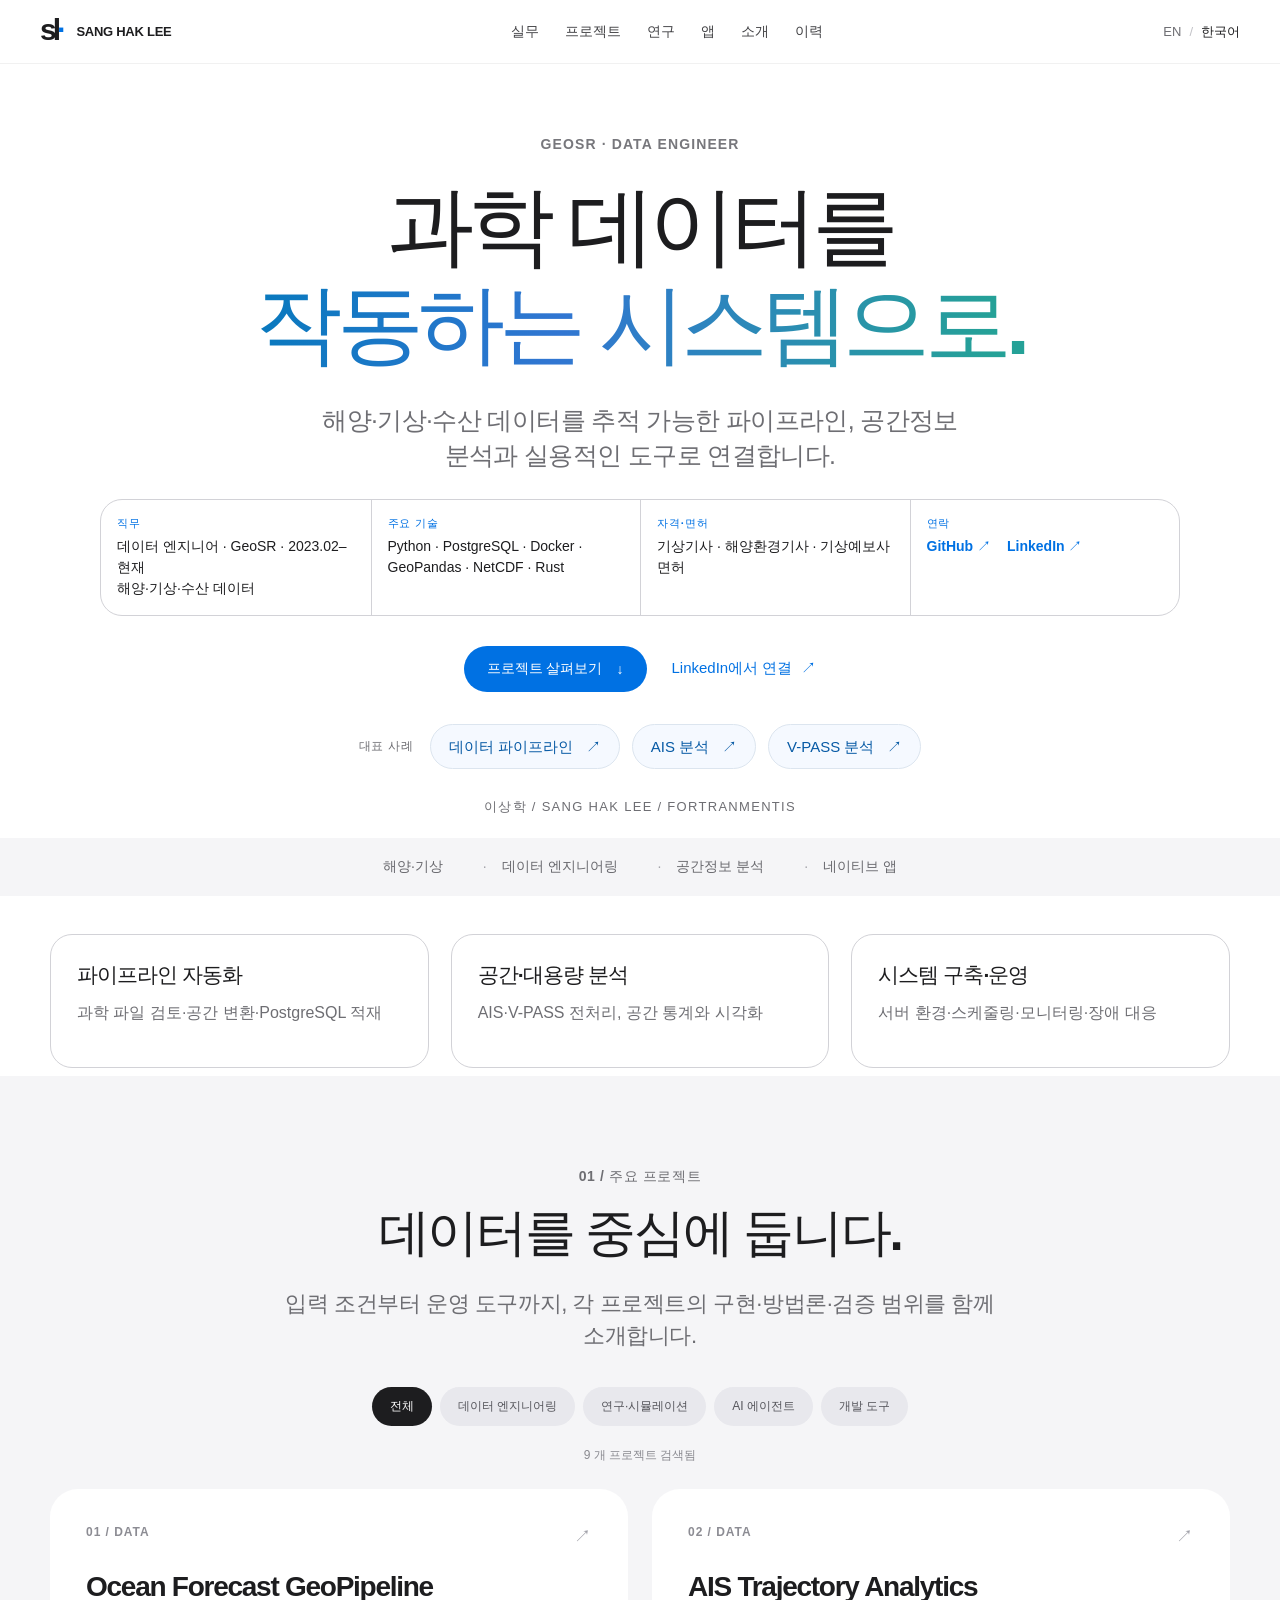
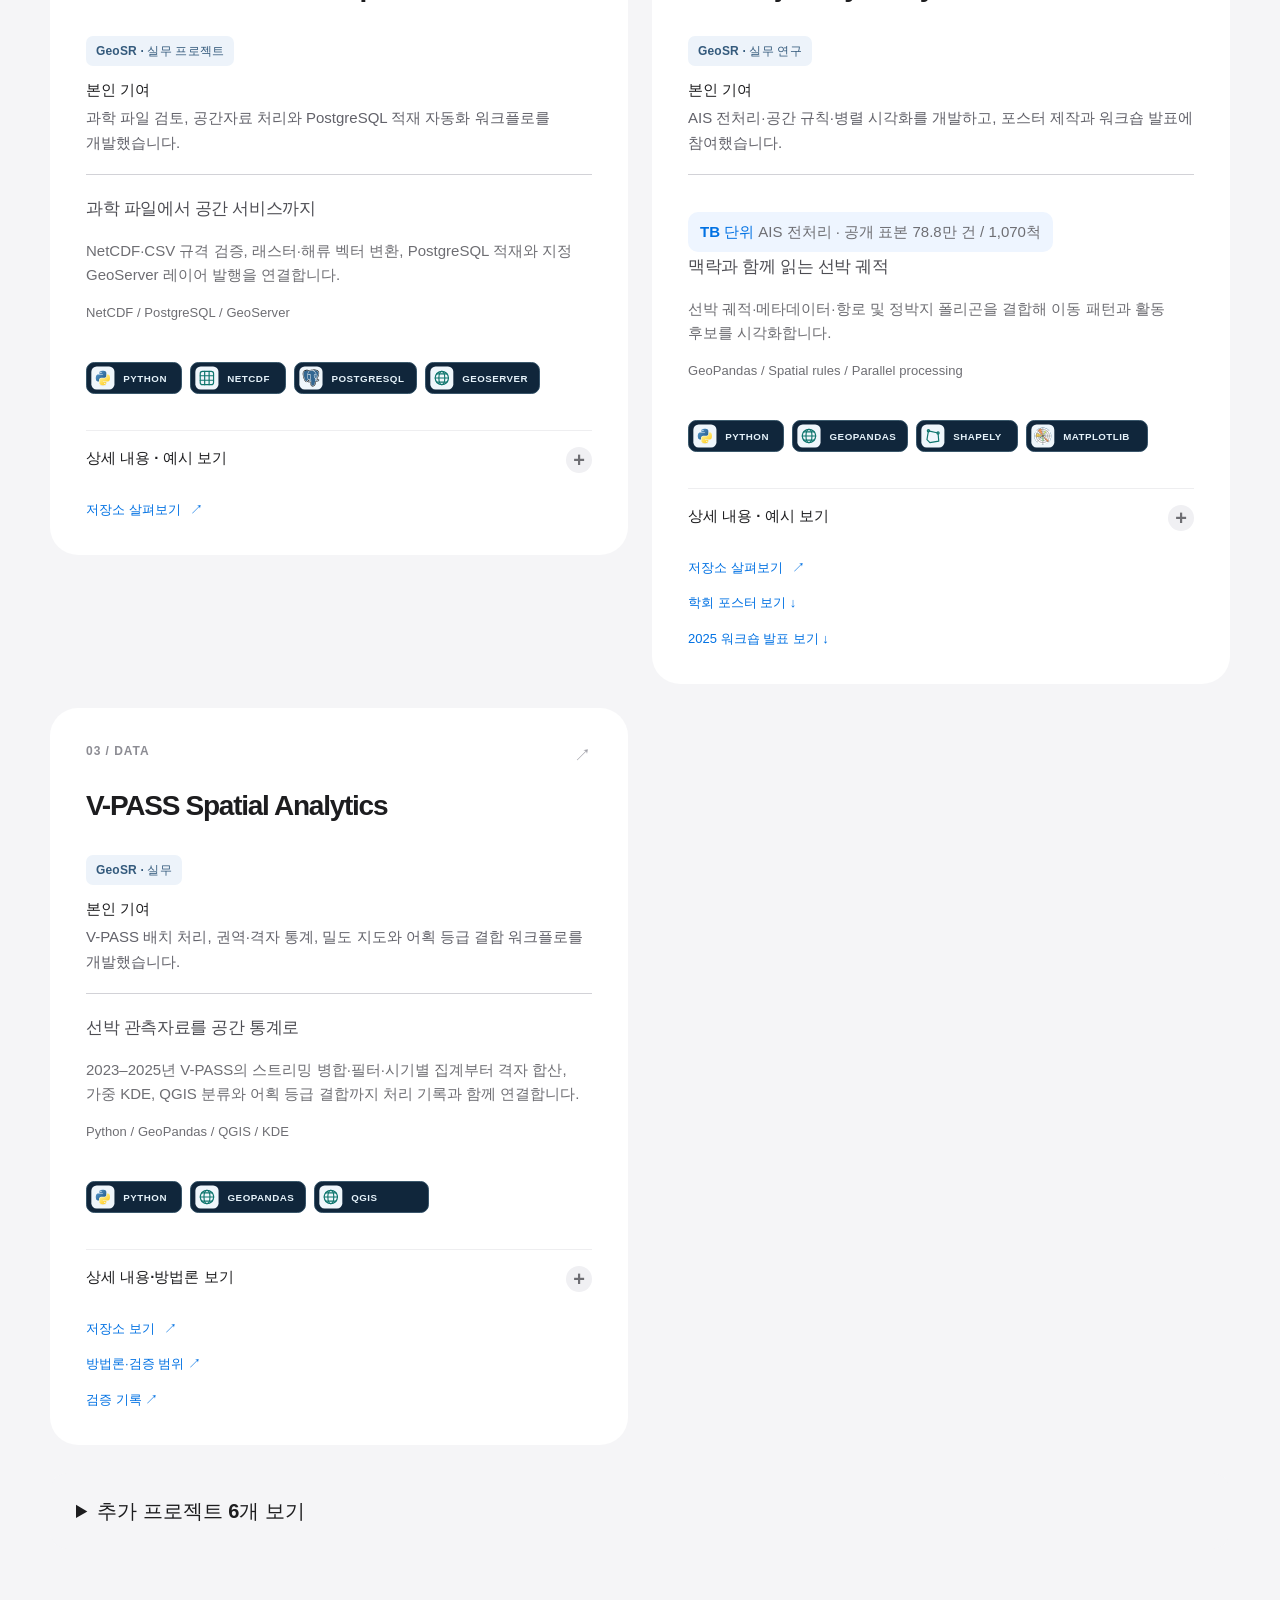
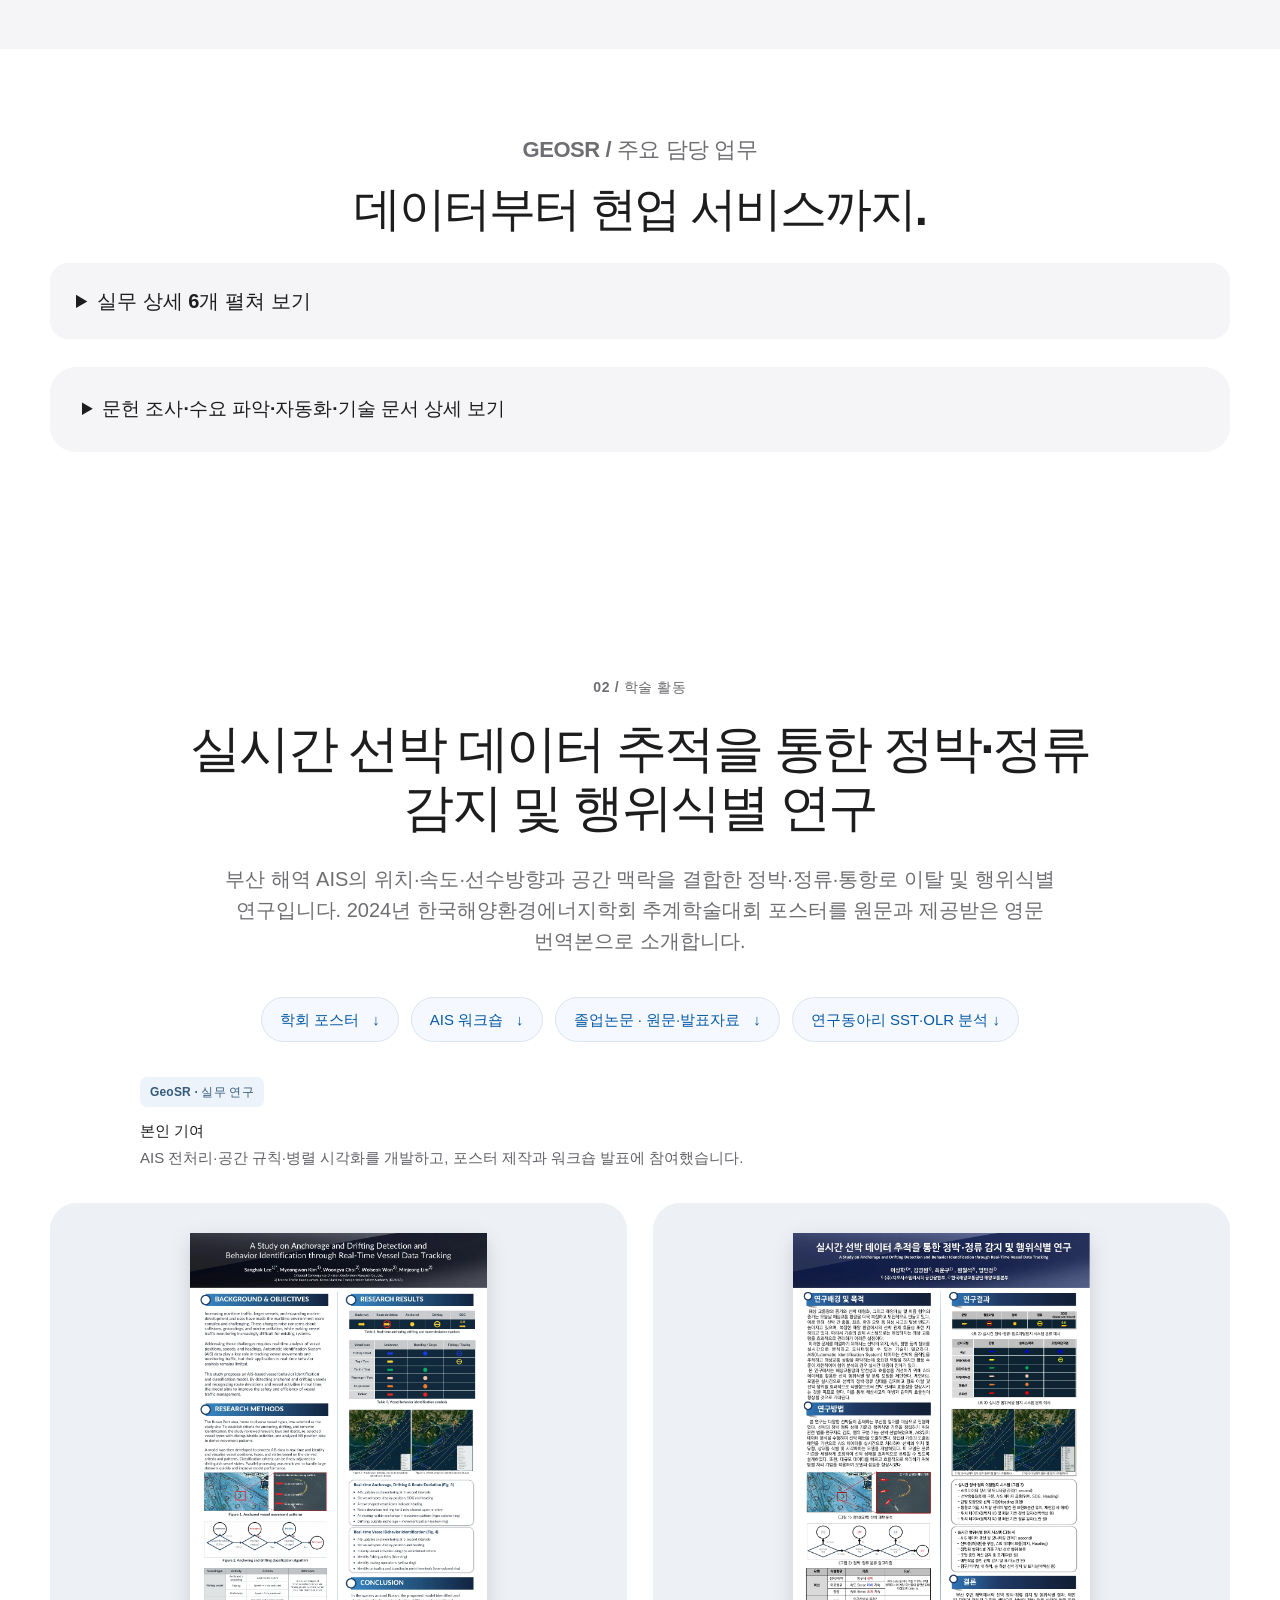
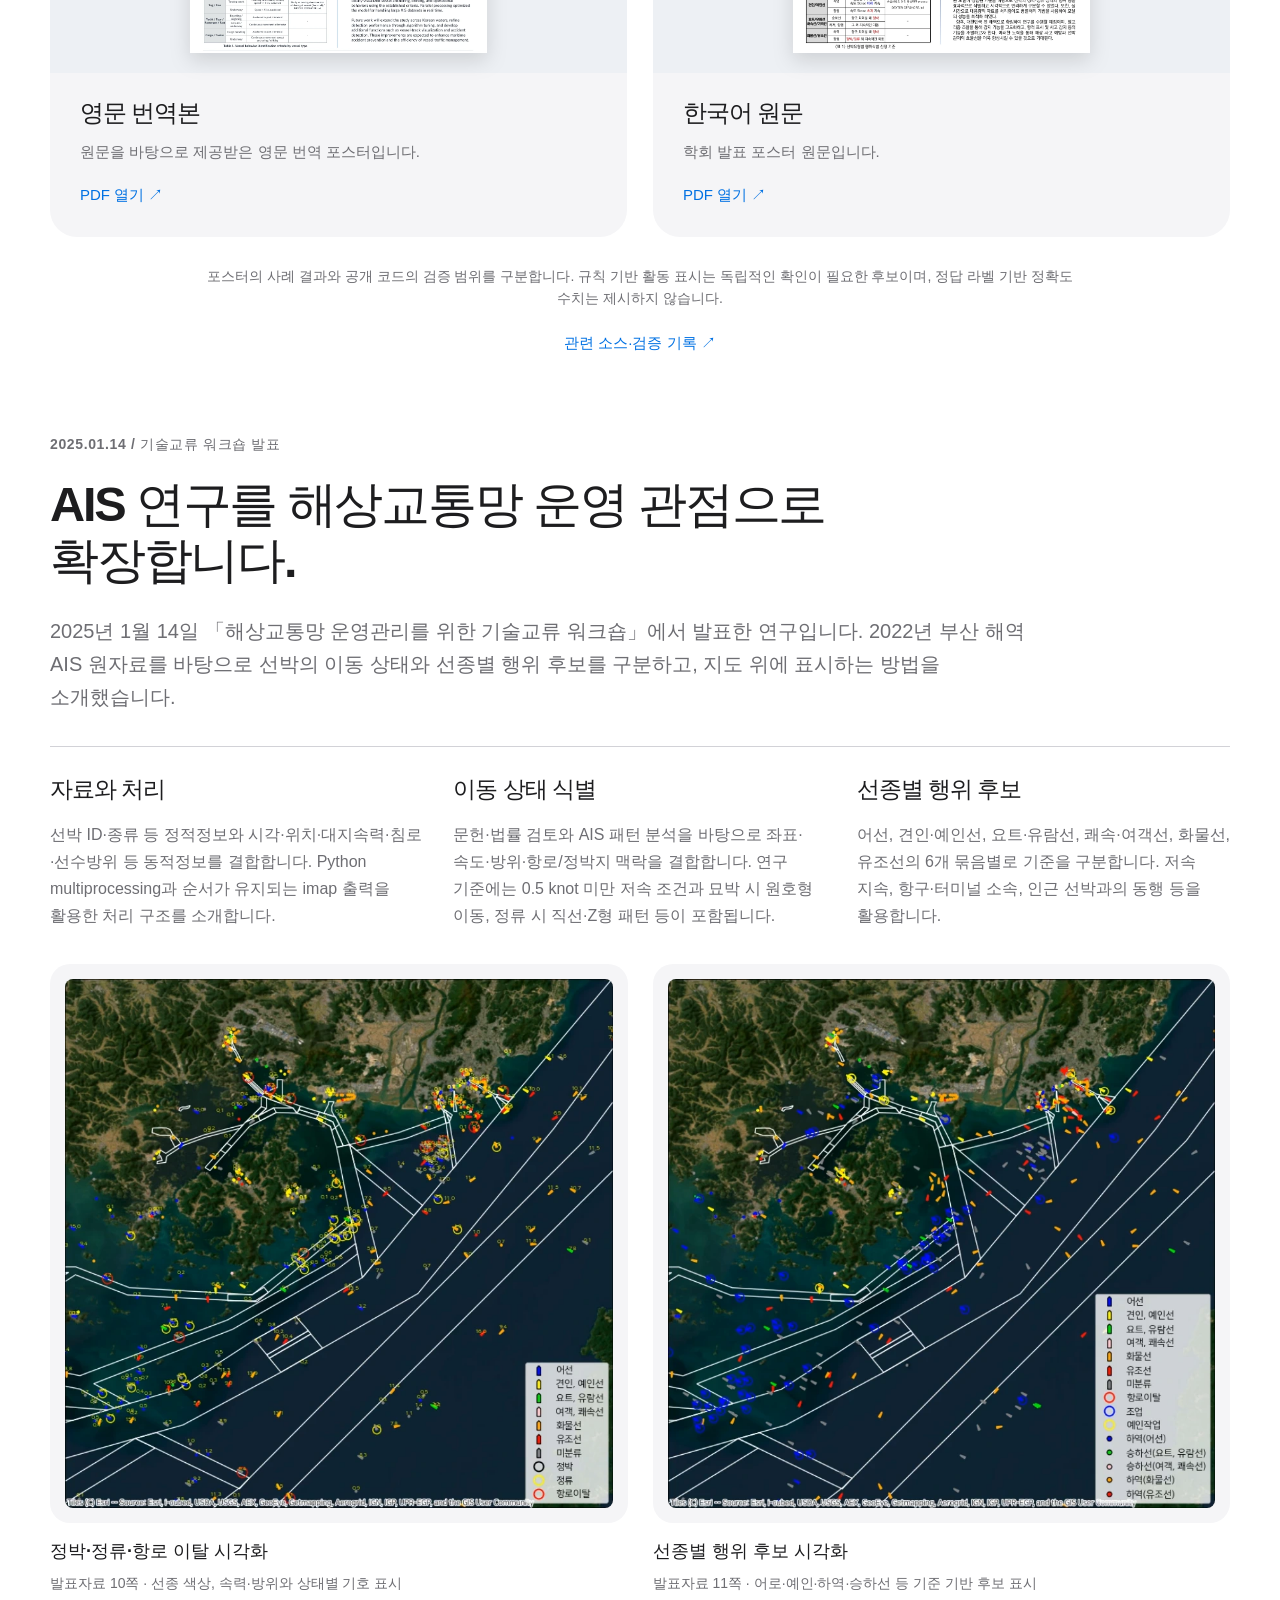
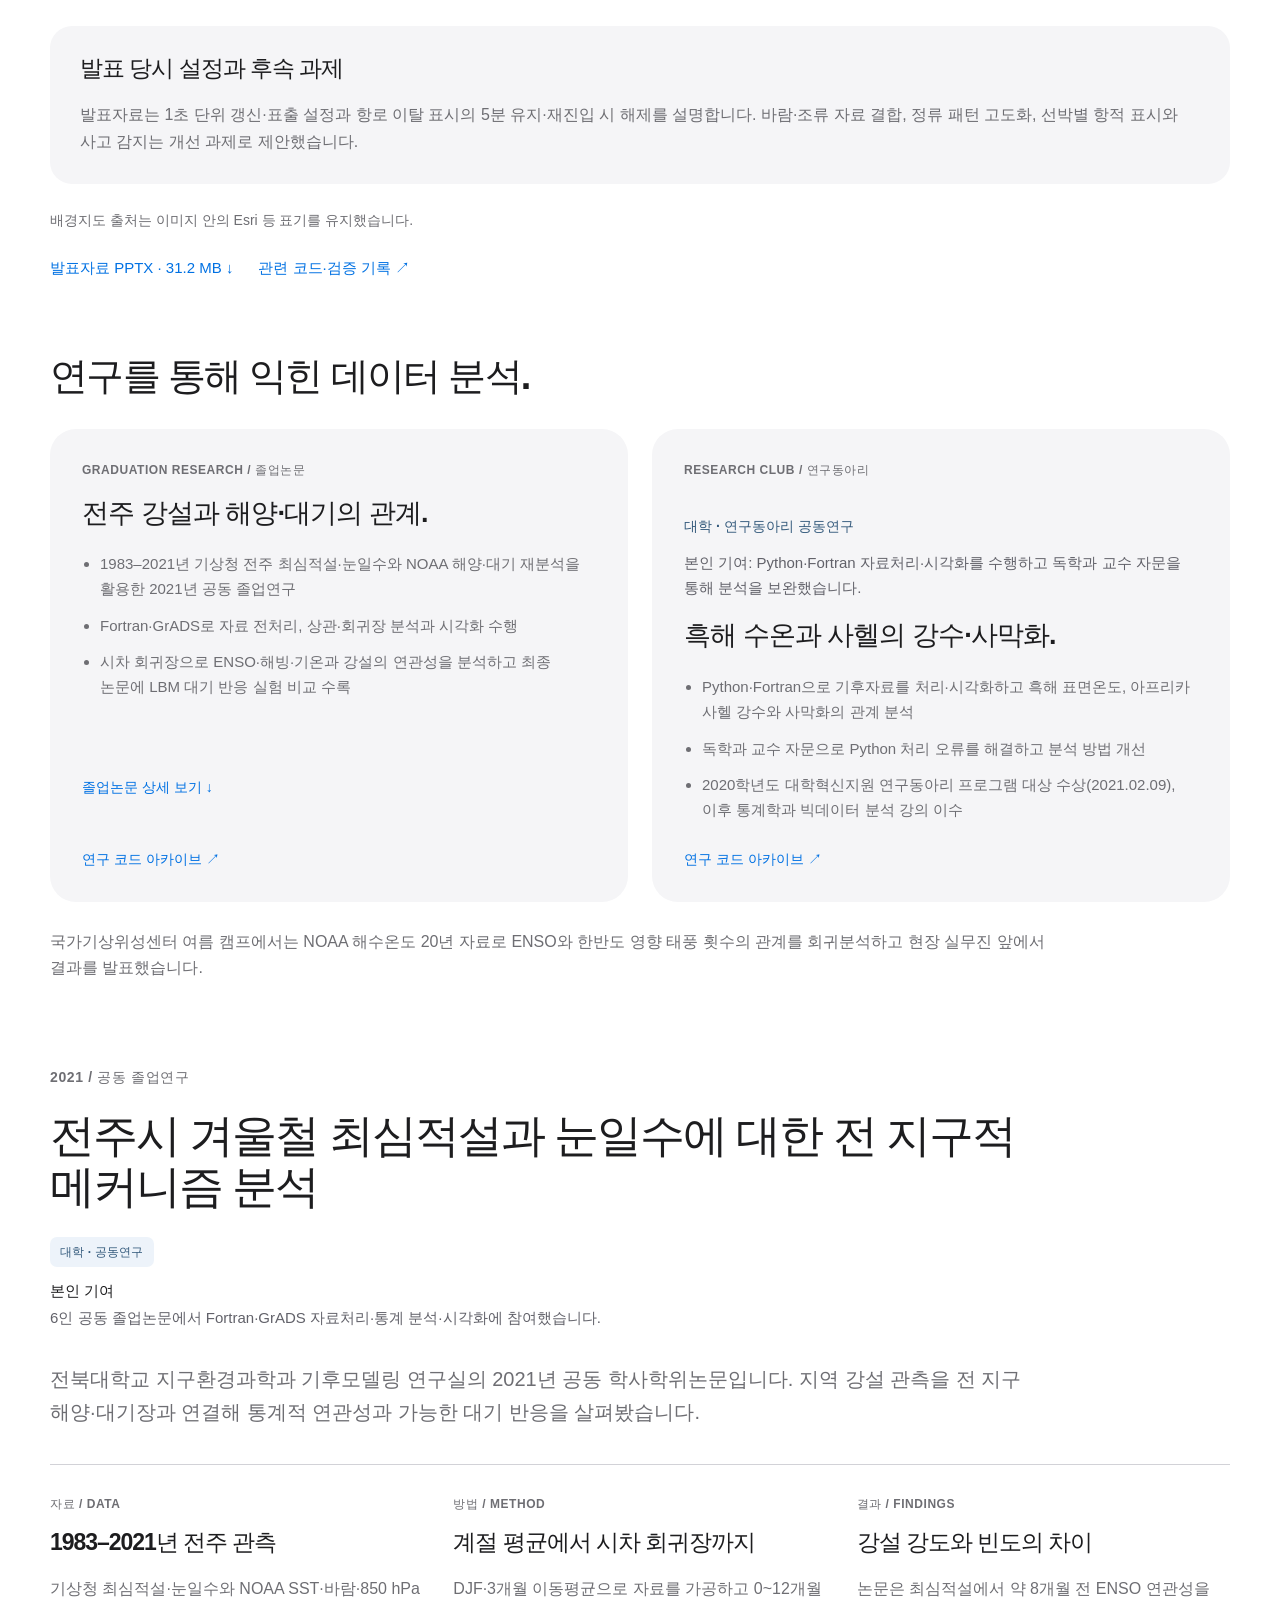
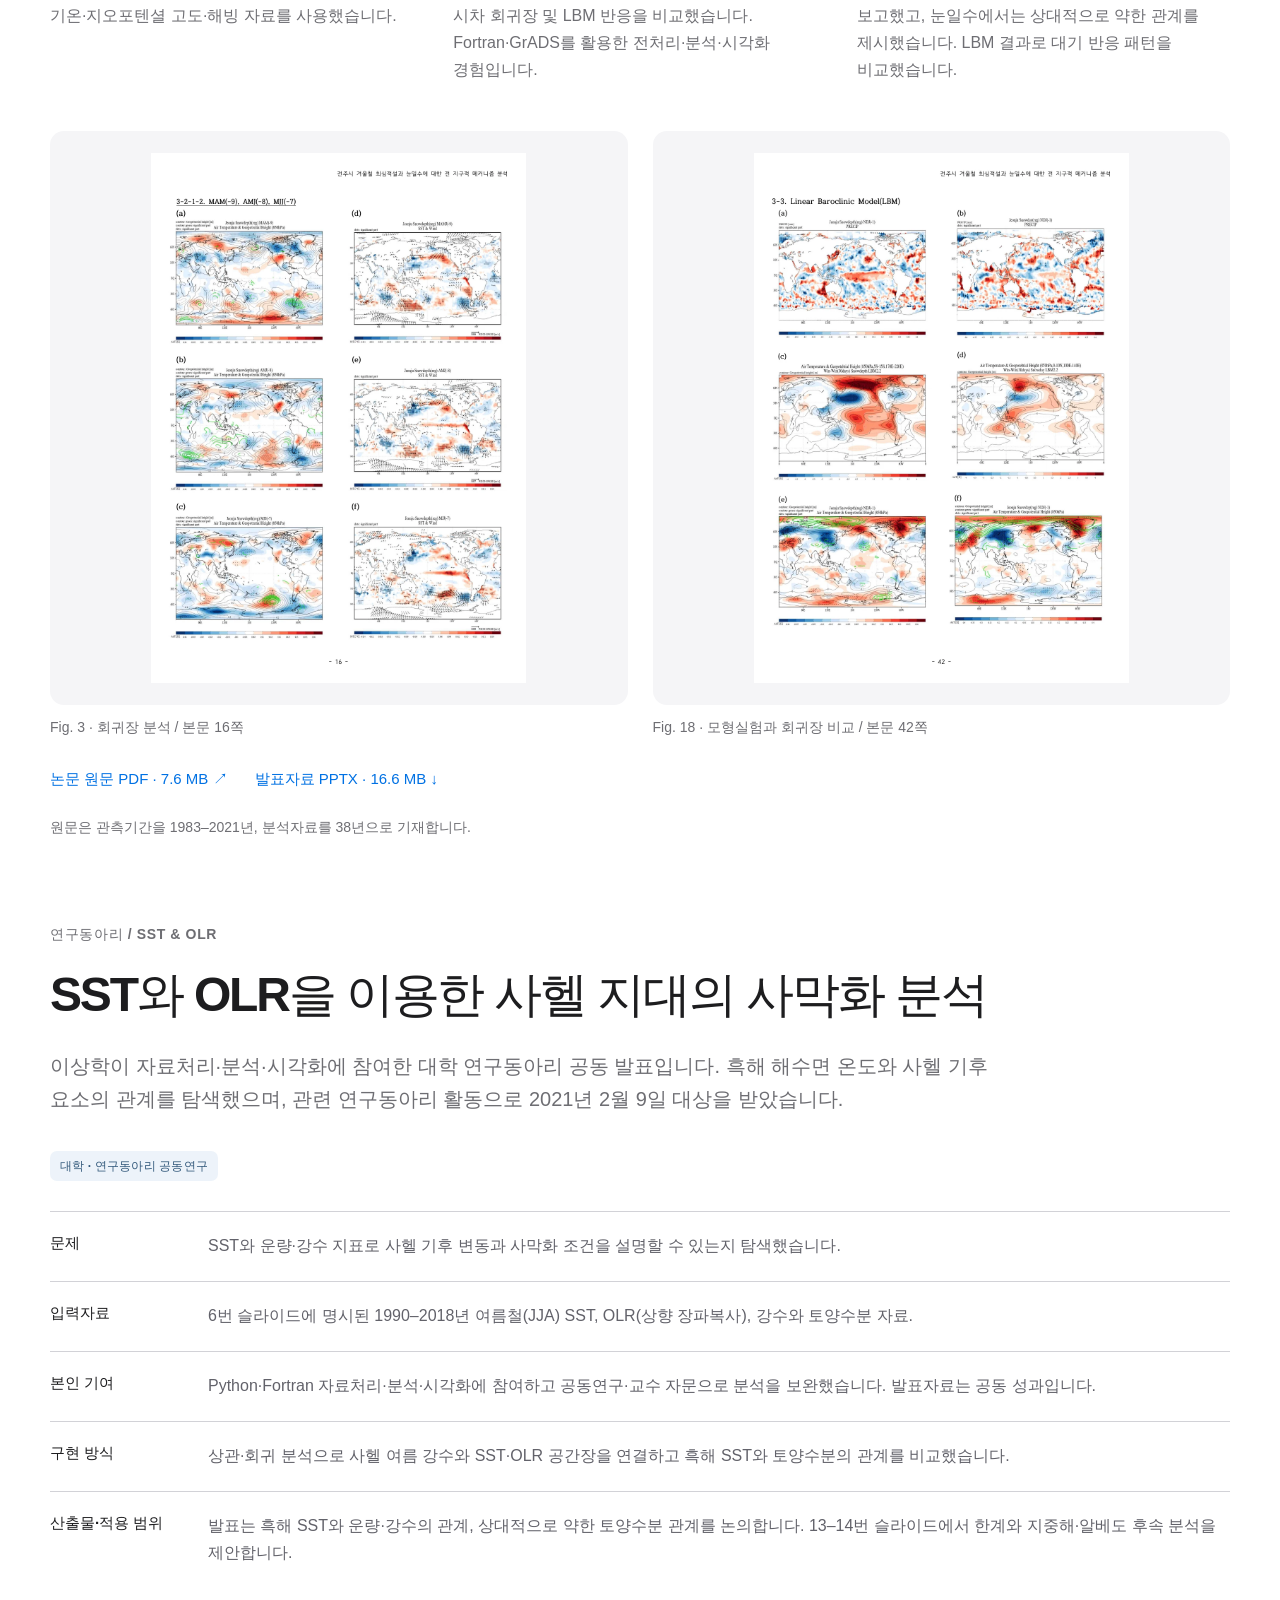
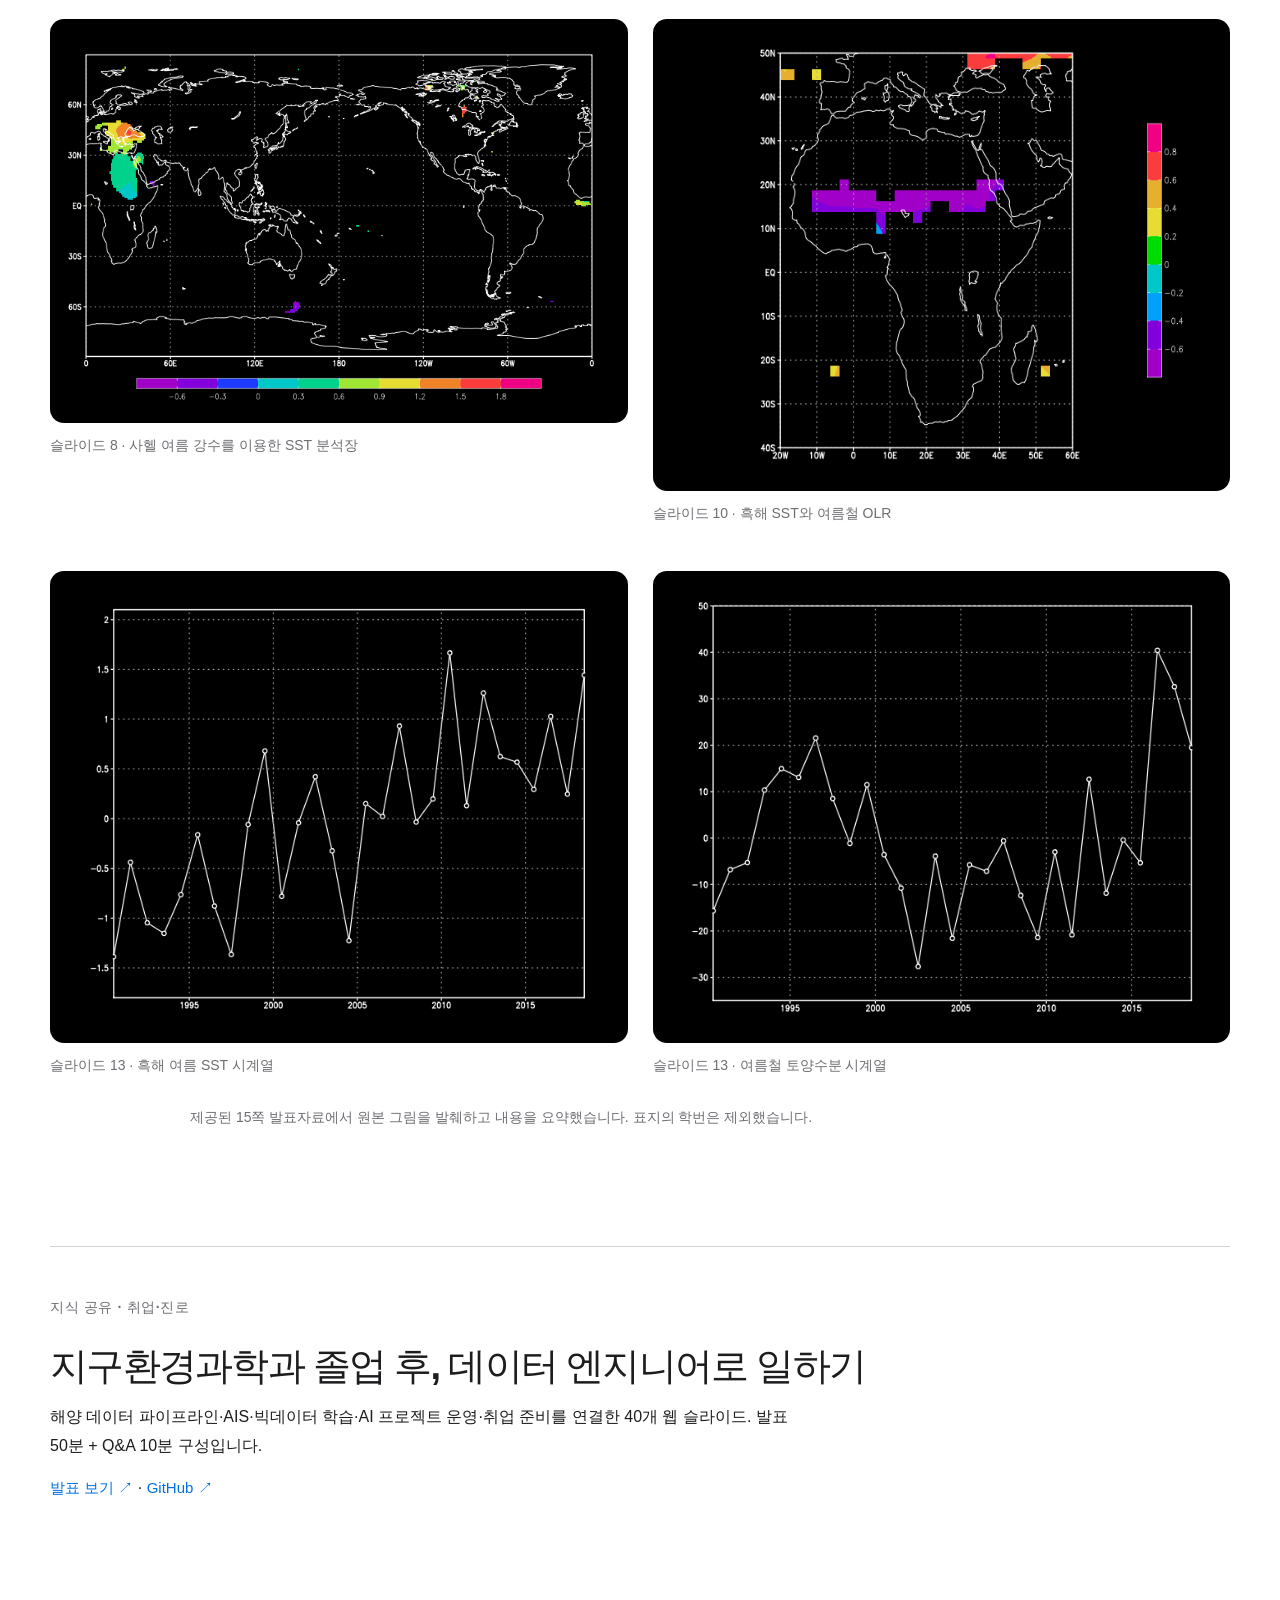
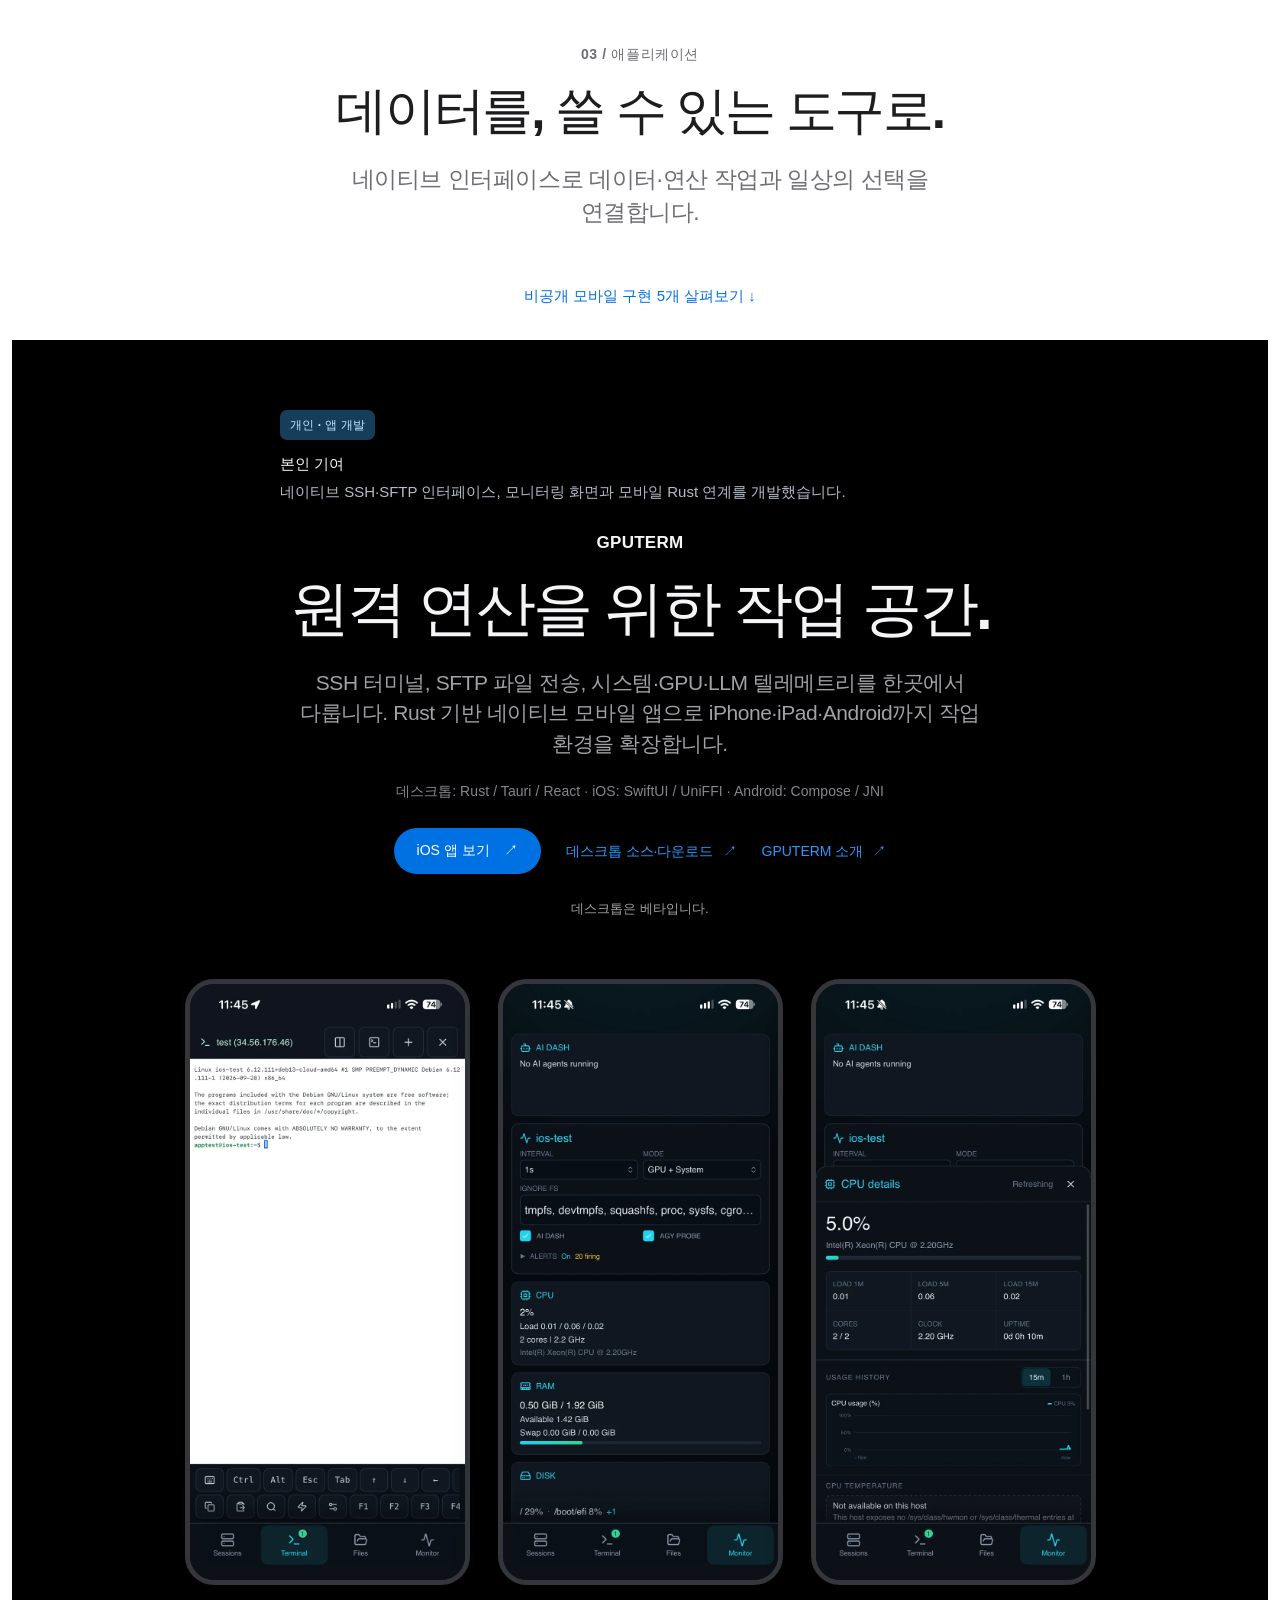
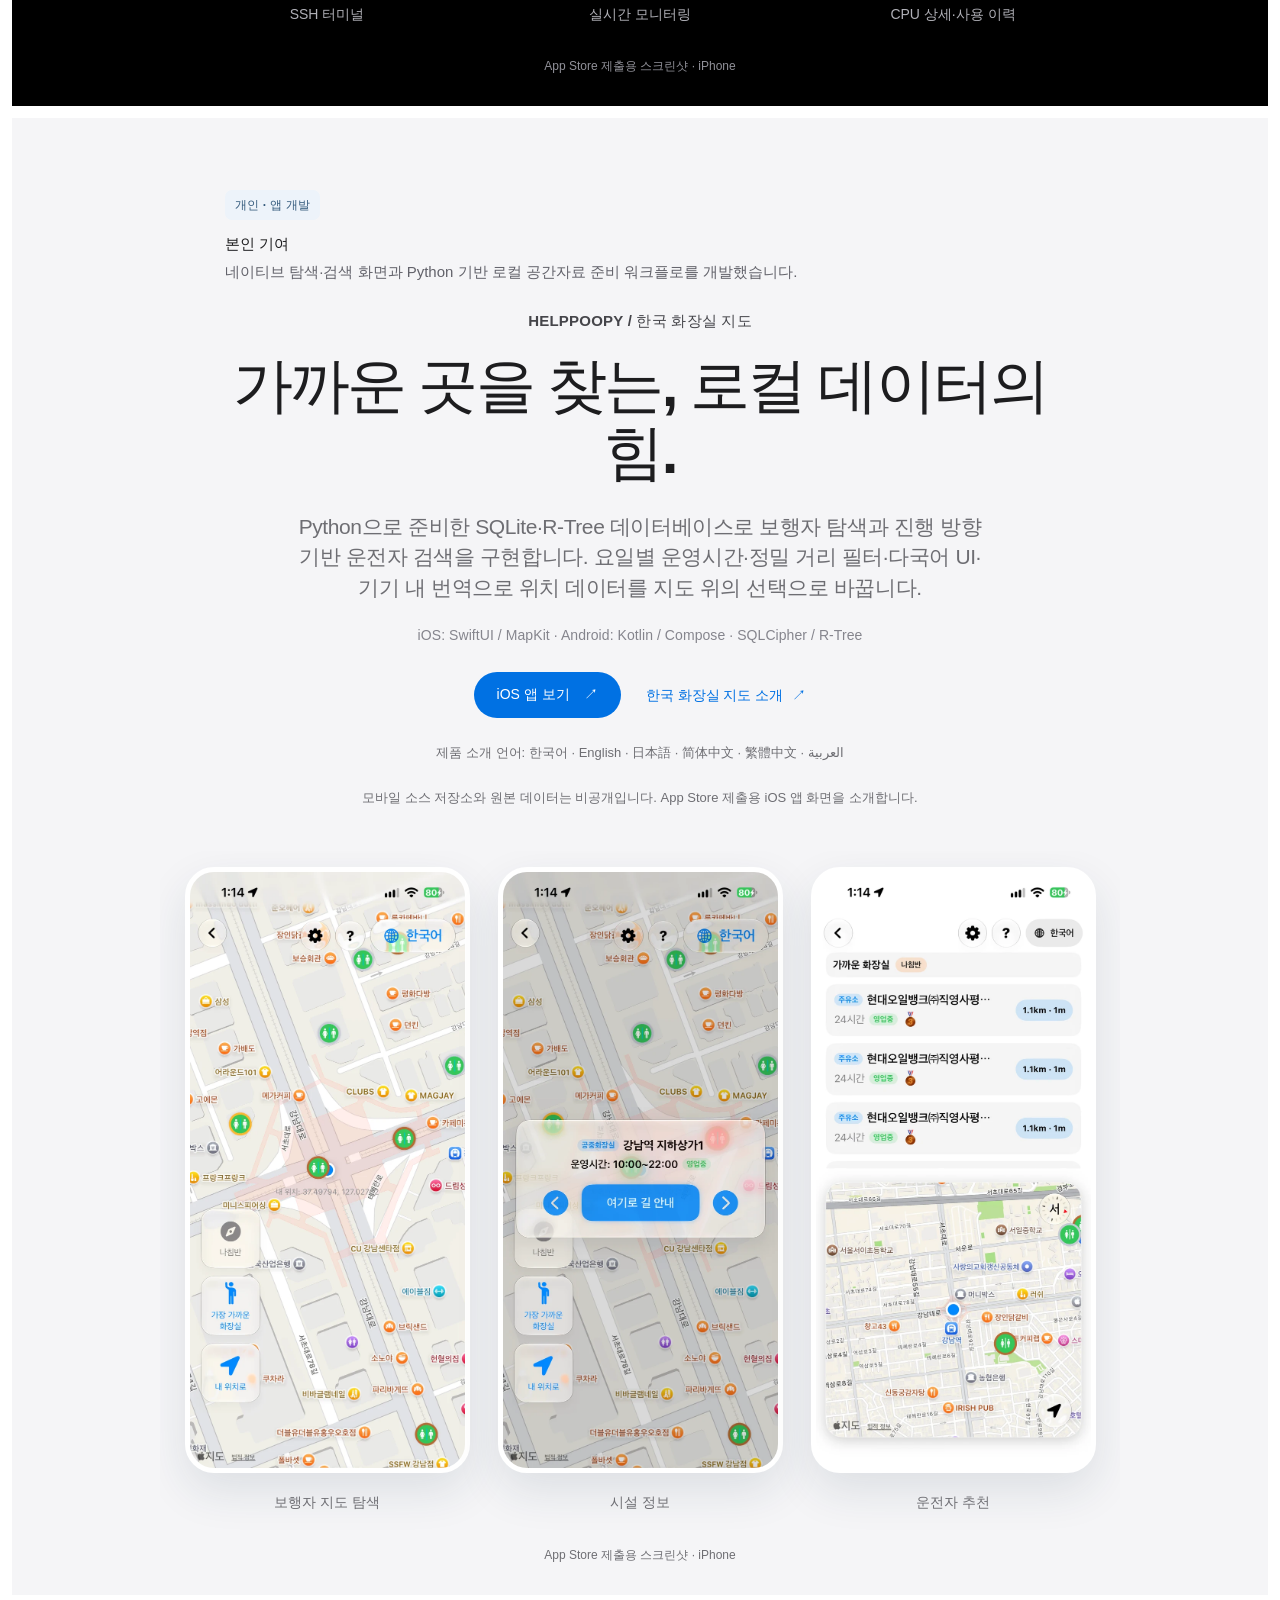
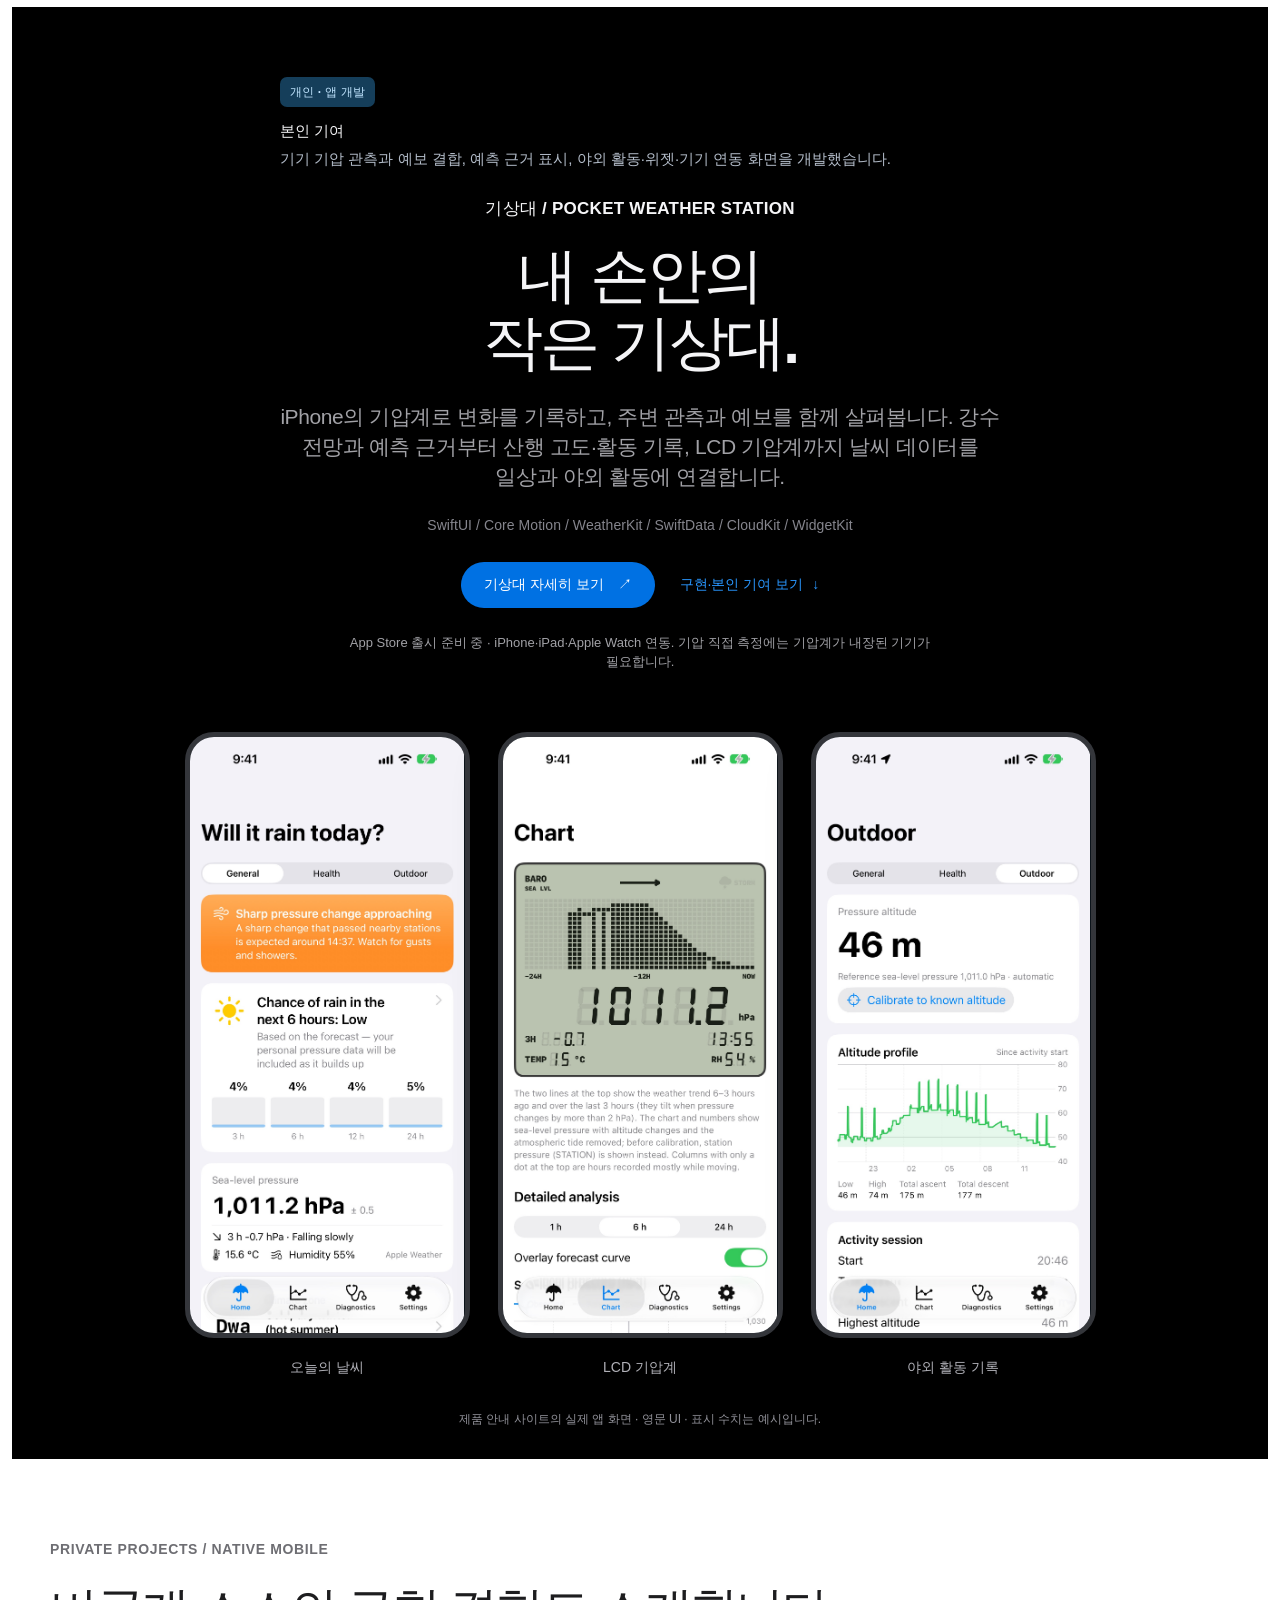
==== ko/index.html @ bb1b66c0 "feat(portfolio): prioritize recruiter overview and progressive disclosure" ====
<!doctype html>
<html lang="ko"><head><meta charset="utf-8"><meta name="viewport" content="width=device-width, initial-scale=1"><meta name="color-scheme" content="light"><title>이상학 — 데이터 엔지니어 · 과학 데이터 분석</title><meta name="description" content="이상학의 해양·기상 데이터 엔지니어링, 공간정보 분석, 과학 데이터 파이프라인, AI 에이전트와 네이티브 앱 포트폴리오."><link rel="canonical" href="https://fortranmentis.github.io/ko/"><link rel="alternate" hreflang="en" href="https://fortranmentis.github.io/"><link rel="alternate" hreflang="ko" href="https://fortranmentis.github.io/ko/"><link rel="alternate" hreflang="x-default" href="https://fortranmentis.github.io/"><meta property="og:type" content="website"><meta property="og:title" content="이상학 — 데이터 엔지니어 · 과학 데이터 분석"><meta property="og:description" content="이상학의 해양·기상 데이터 엔지니어링, 공간정보 분석, 과학 데이터 파이프라인, AI 에이전트와 네이티브 앱 포트폴리오."><meta property="og:url" content="https://fortranmentis.github.io/ko/"><meta property="og:image" content="https://fortranmentis.github.io/assets/social.png?v=20261027-2"><meta name="twitter:card" content="summary_large_image"><link rel="icon" href="../assets/favicon.svg" type="image/svg+xml"><link rel="stylesheet" href="../style.css?v=20261112-4"><script src="../script.js?v=20261112-4" defer></script></head>
<body><a class="skip" href="#main">본문으로 이동</a><header class="header"><a class="wordmark" href="../" aria-label="Sang Hak Lee — Home"><span class="monogram" aria-hidden="true">sl<span>·</span></span><span>SANG HAK LEE<small>DATA & SCIENTIFIC SYSTEMS</small></span></a><nav aria-label="주 메뉴"><a href="#career">실무</a><a href="#work">프로젝트</a><a href="#research">연구</a><a href="#apps">앱</a><a href="#about">소개</a><a href="#experience">이력</a></nav><div class="language" aria-label="Language"><a href="../index.html" lang="en">EN</a><span>/</span><a href="index.html" lang="ko" aria-current="page">한국어</a></div></header>
<main id="main"><section class="hero wrap" aria-labelledby="hero-title"><div class="hero-copy"><p class="eyebrow"><span class="status-dot"></span>GEOSR · DATA ENGINEER</p><h1 id="hero-title">과학 데이터를<br><em>작동하는 시스템으로.</em></h1><p class="intro">해양·기상·수산 데이터를 추적 가능한 파이프라인, 공간정보 분석과 실용적인 도구로 연결합니다.</p><section class="summary-band hero-summary" aria-label="요약"><dl class="summary-grid"><div><dt>직무</dt><dd><strong>데이터 엔지니어</strong> · GeoSR · 2023.02–현재<br>해양·기상·수산 데이터</dd></div><div><dt>주요 기술</dt><dd>Python · PostgreSQL · Docker · GeoPandas · NetCDF · Rust</dd></div><div><dt>자격·면허</dt><dd>기상기사 · 해양환경기사 · 기상예보사 면허</dd></div><div><dt>연락</dt><dd class="summary-links"><a href="https://github.com/fortranmentis">GitHub ↗</a><a href="https://www.linkedin.com/in/sang-hak-lee-ba11a5447/">LinkedIn ↗</a></dd></div></dl></section><div class="actions"><a class="button primary" href="#work">프로젝트 살펴보기 <span aria-hidden="true">↓</span></a><a class="text-link" href="https://www.linkedin.com/in/sang-hak-lee-ba11a5447/">LinkedIn에서 연결 <span aria-hidden="true">↗</span></a></div><nav class="hero-cases" aria-label="대표 사례 바로가기"><span>대표 사례</span><a href="#pipeline">데이터 파이프라인 <span aria-hidden="true">↗</span></a><a href="#ais-workshop">AIS 분석 <span aria-hidden="true">↗</span></a><a href="#vpass-spatial-analytics">V-PASS 분석 <span aria-hidden="true">↗</span></a></nav><p class="hero-name">이상학 / SANG HAK LEE / FORTRANMENTIS</p></div><div class="system" role="img" aria-label="과학 데이터의 검증·변환과 공간 분석을 거쳐 도구로 연결되는 개념도"><div class="system-top"><span>데이터에서 활용까지</span><span aria-hidden="true">[ 01 — 04 ]</span></div><svg class="system-path" viewBox="0 0 480 440" preserveAspectRatio="none" aria-hidden="true"><defs><pattern id="g" width="28" height="28" patternUnits="userSpaceOnUse"><path d="M28 0H0V28" fill="none" stroke="#35555c" stroke-width=".6"/></pattern></defs><rect width="480" height="440" fill="url(#g)"/><path d="M70 100C320 30 50 335 290 305S430 250 440 390" fill="none" stroke="#487171" stroke-width="1"/><path d="M110 105L338 180 145 275 350 355" fill="none" stroke="#7fe0c8" stroke-width="2" stroke-dasharray="5 7"/></svg><div class="node n0"><span class="node-icon" aria-hidden="true">▤</span><span>과학 데이터 입력</span><small>NetCDF · CSV</small></div><div class="node n1"><span class="node-icon" aria-hidden="true">⌁</span><span>검증·변환</span><small>Python · Fortran</small></div><div class="node n2"><span class="node-icon" aria-hidden="true">⊕</span><span>공간 맥락 결합</span><small>Grid · Vector</small></div><div class="node n3"><span class="node-icon" aria-hidden="true">↗</span><span>활용 가능한 도구</span><small>API · Apps</small></div><p class="system-caption">명확한 입력. 추적 가능한 판단. 쓸 수 있는 결과.</p></div></section>
<div class="focus-strip"><div class="wrap"><span>해양·기상</span><span>데이터 엔지니어링</span><span>공간정보 분석</span><span>네이티브 앱</span></div></div><section class="capability-section wrap" aria-label="핵심 역량"><div class="capability-grid"><article><h3>파이프라인 자동화</h3><p>과학 파일 검토·공간 변환·PostgreSQL 적재</p></article><article><h3>공간·대용량 분석</h3><p>AIS·V-PASS 전처리, 공간 통계와 시각화</p></article><article><h3>시스템 구축·운영</h3><p>서버 환경·스케줄링·모니터링·장애 대응</p></article></div></section><section id="work" class="work-section" aria-labelledby="work-title"><div class="wrap"><div class="section-heading"><div><p class="eyebrow">01 / 주요 프로젝트</p><h2 id="work-title">데이터를 중심에 둡니다.</h2></div><p>입력 조건부터 운영 도구까지, 각 프로젝트의 구현·방법론·검증 범위를 함께 소개합니다.</p></div><div class="filters" role="group" aria-label="프로젝트 분류" hidden><button type="button" data-filter="all" aria-pressed="true">전체</button><button type="button" data-filter="data" aria-pressed="false">데이터 엔지니어링</button><button type="button" data-filter="research" aria-pressed="false">연구·시뮬레이션</button><button type="button" data-filter="ai" aria-pressed="false">AI 에이전트</button><button type="button" data-filter="tools" aria-pressed="false">개발 도구</button></div><p class="result-count" aria-live="polite" data-count-label="개 프로젝트 검색됨"></p><div class="project-grid"><article id="pipeline" class="project" data-category="data"><div class="project-meta"><span>01 / DATA</span><span aria-hidden="true">↗</span></div><h3><a href="https://github.com/fortranmentis/ocean-forecast-geopipeline">Ocean Forecast GeoPipeline</a></h3><div class="project-attribution"><span class="context-label">GeoSR · 실무 프로젝트</span><p class="contribution"><strong>본인 기여</strong> 과학 파일 검토, 공간자료 처리와 PostgreSQL 적재 자동화 워크플로를 개발했습니다.</p></div><p class="project-headline">과학 파일에서 공간 서비스까지</p><p>NetCDF·CSV 규격 검증, 래스터·해류 벡터 변환, PostgreSQL 적재와 지정 GeoServer 레이어 발행을 연결합니다.</p><p class="stack">NetCDF / PostgreSQL / GeoServer</p><div class="tech-badges" aria-label="기술 스택"><img src="../assets/badges/python.svg" alt="Python" height="36" loading="lazy"><img src="../assets/badges/netcdf.svg" alt="NetCDF" height="36" loading="lazy"><img src="../assets/badges/postgresql.svg" alt="PostgreSQL" height="36" loading="lazy"><img src="../assets/badges/geoserver.svg" alt="GeoServer" height="36" loading="lazy"></div><details class="project-detail"><summary>상세 내용 · 예시 보기</summary><p class="case-context">2025.06–2026.04 · 과업 연장 기간 포함</p><div class="project-detail-body"><dl><div><dt>문제</dt><dd>반복 유입되는 과학 산출물의 수용 조건과 처리 이력을 명확히 관리해야 합니다.</dd></div><div><dt>입력자료</dt><dd>전달받은 NetCDF·CSV 파일과 운영자가 제공한 규격표.</dd></div><div><dt>본인 역할</dt><dd>과학 파일 검토, 공간자료 처리와 PostgreSQL 적재 자동화 워크플로를 개발했습니다.</dd></div><div><dt>처리·운영 방식</dt><dd>필드·차원 비교, 래스터 재격자화·재투영, U/V 기반 유속·방향 산출과 데이터베이스 갱신을 연결합니다.</dd></div><div><dt>산출물·근거</dt><dd>항목별 판정 보고서, GeoTIFF, 해류 벡터 CSV와 지정 GeoServer 레이어.</dd></div></dl><p class="project-boundary"><strong>해석 범위</strong> 입력 규격 일치와 과학적 정확도를 구분합니다.</p></div></details><a class="text-link" href="https://github.com/fortranmentis/ocean-forecast-geopipeline">저장소 살펴보기 <span aria-hidden="true">↗</span></a></article><article class="project" data-category="data"><div class="project-meta"><span>02 / DATA</span><span aria-hidden="true">↗</span></div><h3><a href="https://github.com/fortranmentis/Busan-AIS-ship-behavior-analysis">AIS Trajectory Analytics</a></h3><div class="project-attribution"><span class="context-label">GeoSR · 실무 연구</span><p class="contribution"><strong>본인 기여</strong> AIS 전처리·공간 규칙·병렬 시각화를 개발하고, 포스터 제작과 워크숍 발표에 참여했습니다.</p></div><p class="project-metric"><strong>TB 단위</strong> AIS 전처리 · 공개 표본 78.8만 건 / 1,070척</p><p class="project-headline">맥락과 함께 읽는 선박 궤적</p><p>선박 궤적·메타데이터·항로 및 정박지 폴리곤을 결합해 이동 패턴과 활동 후보를 시각화합니다.</p><p class="stack">GeoPandas / Spatial rules / Parallel processing</p><div class="tech-badges" aria-label="기술 스택"><img src="../assets/badges/python.svg" alt="Python" height="36" loading="lazy"><img src="../assets/badges/geopandas.svg" alt="GeoPandas" height="36" loading="lazy"><img src="../assets/badges/shapely.svg" alt="Shapely" height="36" loading="lazy"><img src="../assets/badges/matplotlib.svg" alt="Matplotlib" height="36" loading="lazy"></div><details class="project-detail"><summary>상세 내용 · 예시 보기</summary><div class="project-detail-body"><dl><div><dt>문제</dt><dd>선박 활동 후보를 해석하려면 이동 궤적의 공간·시간 맥락을 함께 확인해야 합니다.</dd></div><div><dt>입력자료</dt><dd>부산 해역 과거 AIS 관측, 선박 메타데이터, 항로·정박지 폴리곤.</dd></div><div><dt>본인 역할</dt><dd>AIS 전처리·공간 규칙·병렬 시각화를 개발하고, 포스터 제작과 워크숍 발표에 참여했습니다.</dd></div><div><dt>처리·운영 방식</dt><dd>속도·선수방향·변위·공간 소속을 결합하고 시간 단위를 맞춰 이동·활동 후보를 시각화합니다.</dd></div><div><dt>산출물·근거</dt><dd>지도 기반 타임랩스와 규칙 기반 정박·정류·선박 활동 후보.</dd></div></dl><figure class="project-example"><a href="https://github.com/fortranmentis/Busan-AIS-ship-behavior-analysis#demo" target="_blank" rel="noopener"><img src="../assets/research/ais-workshop-navigation.webp" alt="부산 AIS 이동·정박 지표 예시" width="862" height="832" loading="lazy"></a><figcaption>2025 워크숍 발표자료 10쪽 · 원본 배경지도 출처 표기 유지</figcaption></figure><p class="project-boundary"><strong>해석 범위</strong> 규칙 기반 활동 후보는 독립적인 확인이 필요합니다.</p></div></details><a class="text-link" href="https://github.com/fortranmentis/Busan-AIS-ship-behavior-analysis">저장소 살펴보기 <span aria-hidden="true">↗</span></a><a class="text-link poster-project-link" href="#research">학회 포스터 보기 ↓</a><a class="text-link poster-project-link" href="#ais-workshop">2025 워크숍 발표 보기 ↓</a></article><article id="vpass-spatial-analytics" class="project" data-category="data"><div class="project-meta"><span>03 / DATA</span><span aria-hidden="true">↗</span></div><h3><a href="https://github.com/fortranmentis/vpass-spatial-analytic">V-PASS Spatial Analytics</a></h3><div class="project-attribution"><span class="context-label">GeoSR · 실무</span><p class="contribution"><strong>본인 기여</strong> V-PASS 배치 처리, 권역·격자 통계, 밀도 지도와 어획 등급 결합 워크플로를 개발했습니다.</p></div><p class="project-headline">선박 관측자료를 공간 통계로</p><p>2023–2025년 V-PASS의 스트리밍 병합·필터·시기별 집계부터 격자 합산, 가중 KDE, QGIS 분류와 어획 등급 결합까지 처리 기록과 함께 연결합니다.</p><p class="stack">Python / GeoPandas / QGIS / KDE</p><div class="tech-badges" aria-label="기술 스택"><img src="../assets/badges/python.svg" alt="Python" height="36" loading="lazy"><img src="../assets/badges/geopandas.svg" alt="GeoPandas" height="36" loading="lazy"><img src="../assets/badges/qgis.svg" alt="QGIS" height="36" loading="lazy"></div><details class="project-detail"><summary>상세 내용·방법론 보기</summary><div class="project-detail-body"><dl><div><dt>문제</dt><dd>반복적으로 들어오는 선박 관측자료를 명시적인 집계·제외 기준이 있는 수산 분야 공간 통계로 연결합니다.</dd></div><div><dt>입력자료</dt><dd>별도로 준비하는 2023–2025년 V-PASS 자료, 선박 ID 목록, 권역 경계·기준 격자와 기존 어획 등급.</dd></div><div><dt>본인 역할</dt><dd>자료 준비, 시기·권역별 통계, 격자 합산·밀도 분석과 등급 결합을 위한 배치·공간 처리 워크플로를 개발했습니다.</dd></div><div><dt>처리·운영 방식</dt><dd>연도별 스트리밍 병합과 명시적인 속력·선박 ID 필터, 월·연속 계절 집계, 권역별 격자 처리와 count 합산, 가중 Quartic KDE, 비교 범위를 정한 QGIS 공통 구간 표현을 적용합니다.</dd></div><div><dt>산출물·근거</dt><dd>제외 자료·격자 배정·집계량 대사 보고서, 공간 레이어·표현 스타일과 어획 등급 결합 결과. 공개 저장소에서 코드·자료 규격·방법론·검증 기록을 확인할 수 있습니다.</dd></div></dl><p class="project-boundary"><strong>적용 범위</strong> 전체 재현에는 외부 원자료·공간 기준자료와 QGIS 환경이 필요합니다.</p></div></details><a class="text-link" href="https://github.com/fortranmentis/vpass-spatial-analytic">저장소 보기 <span aria-hidden="true">↗</span></a><a class="text-link poster-project-link" href="https://github.com/fortranmentis/vpass-spatial-analytic/blob/main/docs/METHODOLOGY.md">방법론·검증 범위 ↗</a><a class="text-link poster-project-link" href="https://github.com/fortranmentis/vpass-spatial-analytic/blob/main/docs/VALIDATION.md">검증 기록 ↗</a></article></div><details class="additional-projects"><summary>추가 프로젝트 6개 보기</summary><div class="project-grid"><article class="project" data-category="research"><div class="project-meta"><span>04 / RESEARCH</span><span aria-hidden="true">↗</span></div><h3><a href="https://github.com/fortranmentis/climate-variability-analysis_Jeonbuk-National-University">Climate Variability Analysis</a></h3><div class="project-attribution"><span class="context-label">대학 · 공동연구</span><p class="contribution"><strong>본인 기여</strong> 6인 공동 졸업논문에서 Fortran·GrADS 자료처리·통계 분석·시각화에 참여했습니다.</p></div><p class="project-headline">강설·해양·대기의 통계적 관계</p><p>회귀·합성·EOF·시계열 기법으로 강설, 해수면 온도, 대기 순환과 해빙을 살펴본 연구·수업 자료입니다.</p><p class="stack">Fortran / GrADS / MATLAB</p><div class="tech-badges" aria-label="기술 스택"><img src="../assets/badges/fortran.svg" alt="Fortran" height="36" loading="lazy"><img src="../assets/badges/grads.svg" alt="GrADS" height="36" loading="lazy"><img src="../assets/badges/matlab.svg" alt="MATLAB" height="36" loading="lazy"></div><details class="project-detail"><summary>상세 내용 · 예시 보기</summary><div class="project-detail-body"><dl><div><dt>문제</dt><dd>전주 겨울철 적설과 전 지구 해양·대기 조건의 연관성을 분석합니다.</dd></div><div><dt>입력자료</dt><dd>전주시 강설 관측과 NOAA 해양·대기 재분석 자료.</dd></div><div><dt>본인 역할</dt><dd>6인 공동 졸업논문에서 Fortran·GrADS 자료처리·통계 분석·시각화에 참여했습니다.</dd></div><div><dt>처리·운영 방식</dt><dd>계절 평균과 시차 회귀로 겨울철 적설의 연관성을 분석했습니다. 다른 수업 분석은 별도 아카이브입니다.</dd></div><div><dt>산출물·근거</dt><dd>연구 지도·시계열 및 2021년 공동 졸업논문.</dd></div></dl><figure class="project-example"><a href="#thesis" target="_blank" rel="noopener"><img src="../assets/research/thesis-regression.webp" alt="졸업논문 시차 회귀장 예시" width="1062" height="1500" loading="lazy"></a><figcaption>2021 공동 졸업논문 · Fig. 3</figcaption></figure><p class="project-boundary"><strong>해석 범위</strong> 전체 분석과 과학적 결론의 재현은 추가 검증이 필요합니다.</p></div></details><a class="text-link" href="https://github.com/fortranmentis/climate-variability-analysis_Jeonbuk-National-University">저장소 살펴보기 <span aria-hidden="true">↗</span></a></article><article class="project" data-category="data"><div class="project-meta"><span>05 / DATA</span><span aria-hidden="true">↗</span></div><h3><a href="https://github.com/fortranmentis/multi-model-grid-validator">Multi-Model Grid Validator</a></h3><div class="project-attribution"><span class="context-label">GeoSR · 실무 프로젝트</span><p class="contribution"><strong>본인 기여</strong> 서비스 지점 검토를 위한 유효 모델 격자 매칭과 NetCDF 공간분포 점검을 자동화했습니다.</p></div><p class="project-headline">조건을 충족하는 모델 격자 탐색</p><p>명시적인 값 조건과 병렬 탐색으로 해양·파랑·대기 모델에서 서비스 지점에 가까운 유효 격자를 매칭합니다.</p><p class="stack">Python / NetCDF / Multiprocessing</p><div class="tech-badges" aria-label="기술 스택"><img src="../assets/badges/python.svg" alt="Python" height="36" loading="lazy"><img src="../assets/badges/numpy.svg" alt="NumPy" height="36" loading="lazy"><img src="../assets/badges/netcdf.svg" alt="NetCDF" height="36" loading="lazy"></div><details class="project-detail"><summary>상세 내용 · 예시 보기</summary><div class="project-detail-body"><dl><div><dt>문제</dt><dd>서비스 지점과 명시된 자료 조건을 만족하는 모델 격자를 연결해야 합니다.</dd></div><div><dt>입력자료</dt><dd>Excel 서비스 지점 좌표와 해양·파랑·대기 NetCDF 격자.</dd></div><div><dt>본인 역할</dt><dd>서비스 지점 검토를 위한 유효 모델 격자 매칭과 NetCDF 공간분포 점검을 자동화했습니다.</dd></div><div><dt>처리·운영 방식</dt><dd>40 km 이내에서 탐색하고 비WRF 모델은 최대 첫 20개 시점의 값을 검사합니다. WRF는 좌표로 매칭합니다.</dd></div><div><dt>산출물·근거</dt><dd>가장 가까운 유효 격자의 인덱스와 첫 시점 표본값을 담은 CSV.</dd></div></dl><p class="project-boundary"><strong>해석 범위</strong> 격자 값 점검과 예보 성능 검증을 구분합니다.</p></div></details><a class="text-link" href="https://github.com/fortranmentis/multi-model-grid-validator">저장소 살펴보기 <span aria-hidden="true">↗</span></a></article><article class="project" data-category="data"><div class="project-meta"><span>06 / DATA</span><span aria-hidden="true">↗</span></div><h3><a href="https://github.com/fortranmentis/marine-forecast-index-stats">Marine Forecast Index Stats</a></h3><div class="project-attribution"><span class="context-label">GeoSR · 실무 프로젝트</span><p class="contribution"><strong>본인 기여</strong> 예측·서비스 산출물 비교 계산과 정기 예보지수 통계 보고를 개발·수행했습니다.</p></div><p class="project-headline">예보 산출물의 변화를 명료하게</p><p>서비스·예측 산출물을 비교하고 지수 변경·특보 차이·특이사항 발생일을 Excel·CSV·HTML로 요약합니다.</p><p class="stack">Python / pandas / Analytical reporting</p><div class="tech-badges" aria-label="기술 스택"><img src="../assets/badges/python.svg" alt="Python" height="36" loading="lazy"><img src="../assets/badges/pandas.svg" alt="pandas" height="36" loading="lazy"></div><details class="project-detail"><summary>상세 내용 · 예시 보기</summary><div class="project-detail-body"><dl><div><dt>문제</dt><dd>예측·서비스 자료의 변화를 일관된 집계 기준과 보고 형식으로 정리해야 합니다.</dd></div><div><dt>입력자료</dt><dd>해양 활동별 서비스·예측 예보지수 Excel 자료 쌍.</dd></div><div><dt>본인 역할</dt><dd>예측·서비스 산출물 비교 계산과 정기 예보지수 통계 보고를 개발·수행했습니다.</dd></div><div><dt>처리·운영 방식</dt><dd>지수 변경·모델 요소·특보 차이를 비교하고 활동별 집계 단위와 분모를 적용합니다.</dd></div><div><dt>산출물·근거</dt><dd>예보 변경 검토와 정기 보고를 위한 Excel·CSV·HTML 요약표.</dd></div></dl><p class="project-boundary"><strong>해석 범위</strong> 산출물 간 비교는 관측 대비 예보 정확도 평가와 다릅니다.</p></div></details><a class="text-link" href="https://github.com/fortranmentis/marine-forecast-index-stats">저장소 살펴보기 <span aria-hidden="true">↗</span></a></article><article class="project" data-category="ai"><div class="project-meta"><span>07 / AI</span><span aria-hidden="true">↗</span></div><h3><a href="https://github.com/fortranmentis/marine-travel-AI-agent">Marine Travel AI Agent · 바다결</a></h3><div class="project-attribution"><span class="context-label">GeoSR · 사내 기술개발</span><p class="contribution"><strong>본인 기여</strong> 공공데이터 연계, 타입 검증 도구와 근거를 확인할 수 있는 일정 규칙을 개발했습니다.</p></div><p class="project-headline">공공데이터에서 검토 가능한 여행 초안으로</p><p>8개 타입 검증 도구로 관광·해양·기상·교통 근거를 연결합니다. 전국 29개 예보 연계 범위의 1~3일 차량·도보 초안을 지원합니다.</p><p class="stack">Python / FastAPI / Ollama / LangGraph</p><div class="tech-badges" aria-label="Technology stack"><img src="../assets/badges/langgraph.svg" alt="langgraph" height="36" loading="lazy"><img src="../assets/badges/n8n.svg" alt="n8n" height="36" loading="lazy"><img src="../assets/badges/langfuse.svg" alt="langfuse" height="36" loading="lazy"><img src="../assets/badges/cytoscape.svg" alt="cytoscape" height="36" loading="lazy"><img src="../assets/badges/sqlite.svg" alt="sqlite" height="36" loading="lazy"><img src="../assets/badges/docker.svg" alt="docker" height="36" loading="lazy"></div><details class="project-detail"><summary>상세 내용 · 예시 보기</summary><div class="project-detail-body"><dl><div><dt>문제</dt><dd>여러 출처의 시각 정보와 접근 조건을 확인할 수 있는 여행 초안이 필요합니다.</dd></div><div><dt>입력자료</dt><dd>TourAPI 관광자료, 해양예보, 기상·교통 참고정보.</dd></div><div><dt>본인 역할</dt><dd>공공데이터 연계, 타입 검증 도구와 근거를 확인할 수 있는 일정 규칙을 개발했습니다.</dd></div><div><dt>처리·운영 방식</dt><dd>v0.9: LangGraph의 생성 → 검증 → 사용자 선택 → 재검토 → 완료 흐름을 Python 규칙 엔진과 연결했습니다. 최대 2회 재검토·고정 예약 유지, SQLite 체크포인트와 버전별 계획 복구, n8n 자료 수집, Cytoscape·Langfuse 실행 추적을 제공합니다.</dd></div><div><dt>산출물·근거</dt><dd>1~3일 여행 초안, 지도, 방문지 교체와 PDF 내보내기.</dd></div></dl><figure class="project-example"><a href="../assets/marine-travel-langgraph.jpg" target="_blank" rel="noopener"><img src="../assets/marine-travel-langgraph.jpg" alt="합성 강우 조건의 LangGraph 사용자 선택 복구 예시"  loading="lazy"></a><figcaption>v0.9 예시 · 합성 기상·장소·경로이며 실제 여행 조건을 뜻하지 않습니다</figcaption></figure><p class="project-boundary"><strong>해석 범위</strong> 로컬 프로토타입입니다. 예약·배편·도서 접근은 별도 확인이 필요합니다.</p></div></details><a class="text-link" href="https://github.com/fortranmentis/marine-travel-AI-agent">저장소 살펴보기 <span aria-hidden="true">↗</span></a></article><article class="project" data-category="tools"><div class="project-meta"><span>08 / TOOLS</span><span aria-hidden="true">↗</span></div><h3><a href="https://github.com/fortranmentis/GPUTERM">GPUTERM</a></h3><div class="project-attribution"><span class="context-label">개인 · 앱 개발</span><p class="contribution"><strong>본인 기여</strong> 데스크톱 작업 공간과 Rust 공통 기능을 연결하는 네이티브 모바일 인터페이스를 개발했습니다.</p></div><p class="project-headline">원격 연산을 위한 작업 공간</p><p>SSH·SFTP·시스템/GPU 텔레메트리에 LLM 런타임과 원격 환경이 지원하는 컨테이너·DB 모니터링을 연결합니다.</p><p>TensorBoard·Jupyter·MLflow·Ray 등 원격 웹서비스를 탐지하고 임시 SSH 포워딩으로 연결합니다.</p><p class="stack">Rust / Tauri / React / Native mobile</p><div class="tech-badges" aria-label="기술 스택"><img src="../assets/badges/rust.svg" alt="Rust" height="36" loading="lazy"><img src="../assets/badges/tauri.svg" alt="Tauri" height="36" loading="lazy"><img src="../assets/badges/react.svg" alt="React" height="36" loading="lazy"><img src="../assets/badges/swiftui.svg" alt="SwiftUI" height="36" loading="lazy"><img src="../assets/badges/compose.svg" alt="Jetpack Compose" height="36" loading="lazy"></div><details class="project-detail"><summary>상세 내용 · 예시 보기</summary><div class="project-detail-body"><dl><div><dt>문제</dt><dd>원격 터미널·파일 전송·텔레메트리 작업을 하나의 작업 공간에서 연결합니다.</dd></div><div><dt>입력자료</dt><dd>원격 SSH 세션, 서버 파일과 호스트 텔레메트리.</dd></div><div><dt>본인 역할</dt><dd>데스크톱 작업 공간과 Rust 공통 기능을 연결하는 네이티브 모바일 인터페이스를 개발했습니다.</dd></div><div><dt>처리·운영 방식</dt><dd>터미널·SFTP와 별도 모니터링을 결합하고 공유 Rust 기능을 네이티브 모바일 인터페이스로 확장합니다.</dd></div><div><dt>산출물·근거</dt><dd>터미널·파일 전송·모니터링을 위한 데스크톱 작업 공간과 모바일 앱.</dd></div></dl><figure class="project-example"><a href="../assets/gputerm.png" target="_blank" rel="noopener"><img src="../assets/gputerm.png" alt="GPUTERM 데스크톱 터미널·파일·모니터링 화면" width="1456" height="939" loading="lazy"></a><figcaption>데스크톱 UI 예시</figcaption></figure><p class="project-boundary"><strong>해석 범위</strong> 데스크톱 베타와 네이티브 iOS·Android 구현을 제공합니다.</p></div></details><a class="text-link" href="https://github.com/fortranmentis/GPUTERM">저장소 살펴보기 <span aria-hidden="true">↗</span></a></article><article class="project" data-category="research"><div class="project-meta"><span>09 / RESEARCH</span><span aria-hidden="true">↗</span></div><h3><a href="https://github.com/fortranmentis/truck-dispatch-simulator">Truck Dispatch Simulator</a></h3><div class="project-attribution"><span class="context-label">개인 · 시뮬레이션 프로토타입</span><p class="contribution"><strong>본인 기여</strong> 시나리오 입력·공정별 일정 계산을 개발하고 자원 충돌 점검 결과를 문서화했습니다.</p></div><p class="project-headline">배차 조건에 따른 공정 시뮬레이션</p><p>고정된 작업 공정을 통과하는 공병·공차 트럭의 공정별 시각, 상차 그룹과 평균 소요시간을 살펴봅니다.</p><p class="stack">Python / Tkinter / Deterministic modeling</p><div class="tech-badges" aria-label="기술 스택"><img src="../assets/badges/python.svg" alt="Python" height="36" loading="lazy"></div><details class="project-detail"><summary>상세 내용 · 예시 보기</summary><div class="project-detail-body"><dl><div><dt>문제</dt><dd>명시된 조건에서 배차 순서·간격에 따른 트럭별 공정 시각을 확인합니다.</dd></div><div><dt>입력자료</dt><dd>트럭 순서, 고정 배차 간격과 첫차 시작 시각.</dd></div><div><dt>본인 역할</dt><dd>시나리오 입력·공정별 일정 계산을 개발하고 자원 충돌 점검 결과를 문서화했습니다.</dd></div><div><dt>처리·운영 방식</dt><dd>공병·공차별 공정 시간을 적용하고 작업장 점유와 동시 상차 그룹을 살펴봅니다.</dd></div><div><dt>산출물·근거</dt><dd>트럭별 공정 시각, 평균 소요시간과 재현 가능한 자원 충돌 진단.</dd></div></dl><p class="project-boundary"><strong>해석 범위</strong> 자원 충돌이 재현되며 운영 일정으로 검증되지 않았습니다.</p></div></details><a class="text-link" href="https://github.com/fortranmentis/truck-dispatch-simulator">저장소 살펴보기 <span aria-hidden="true">↗</span></a></article></div></details></div></section><section id="career" class="about-section career-top" aria-label="GeoSR 실무"><div class="wrap"><div id="career-details" class="career-details"><div class="section-heading"><p class="eyebrow">GEOSR / 주요 담당 업무</p><h3>데이터부터 현업 서비스까지.</h3></div><details class="career-disclosure"><summary>실무 상세 6개 펼쳐 보기</summary><div class="career-case-grid"><article class="career-case"><p class="eyebrow">2025–2026 / 데이터 엔지니어링</p><h4>과학 데이터 검토·변환·적재 자동화</h4><p>Python·Shell·Docker로 폐쇄망 배치 처리를 개발하고 PostgreSQL ETL·처리 이력을 연결했습니다. 입력 조건·처리 방식·산출물은 대표 프로젝트에서 확인할 수 있습니다.</p><a class="text-link" href="#pipeline">대표 프로젝트 상세 보기 ↑</a></article><article class="career-case"><p class="eyebrow">2024 / 공간정보 분석</p><h4>AIS 궤적을 설명 가능한 패턴으로.</h4><p class="case-context">GeoSR · 실무 기여</p><dl class="case-facts"><div><dt>문제</dt><dd>규칙 기반 표시를 확정된 활동으로 단정하지 않고 선박 이동의 맥락을 분석해야 합니다.</dd></div><div><dt>입력자료</dt><dd>부산 해역 과거 AIS 위치·속도·침로, 선박 정보와 항로·정박지 폴리곤.</dd></div><div><dt>본인 역할</dt><dd>궤적 전처리, 공간 규칙·시간 동기화 감지·시각화를 개발하고 포스터 제작·워크숍 발표에 참여했습니다.</dd></div><div><dt>처리·운영 방식</dt><dd>GeoPandas 공간 인식, multiprocessing 병렬처리와 정박·정류·항로 이탈·활동 후보 규칙 적용.</dd></div><div><dt>산출물·근거</dt><dd>지도 예시, 2024 학회 포스터와 2025.01.14 워크숍 PPT. 발표와 공개 코드의 차이를 문서화했으며 활동 후보는 독립적인 확인이 필요합니다.</dd></div></dl><a class="text-link" href="https://github.com/fortranmentis/Busan-AIS-ship-behavior-analysis">관련 프로젝트 ↗</a></article><article id="forecast-server-operations" class="career-case"><p class="eyebrow">2024–2025 / 서버 구축·시스템 운영</p><h4>예보 생산 환경을 직접 구축하고 운영합니다.</h4><p class="case-context">GeoSR · 실무 기여</p><dl class="case-facts"><div><dt>문제</dt><dd>예보지수·해황예보도가 새 서버에서도 기존 생산 일정에 맞춰 산출되도록 실행환경과 연계를 구성해야 합니다.</dd></div><div><dt>입력자료</dt><dd>기존 서버의 연산·스케줄링 구조, OpenAPI·DB 연계 조건과 산출 프로그램.</dd></div><div><dt>본인 역할</dt><dd>서버·부품 비교 견적, 초기 설치와 원격접속·패킷필터링 설정, Oracle DB·Apache Tomcat·Python/Java 실행환경 구축을 수행했습니다.</dd></div><div><dt>처리·운영 방식</dt><dd>Anaconda 환경과 생산 스케줄을 구성하고 정상 산출을 모니터링하며 특이사항·장애에 대응했습니다. 2025년에는 백업용 NAS를 구축했습니다.</dd></div><div><dt>산출물·근거</dt><dd>예보지수·해황예보도 생산 서버, 일일 모니터링·보고와 운영 대응. 2024·2025년 수행업무 보고서에 근거한 실무 요약입니다.</dd></div></dl></article><article class="career-case"><p class="eyebrow">2023–2025 / 예보 분석·운영</p><h4>예보 산출물의 변화를 추적합니다.</h4><p class="case-context">GeoSR · 실무 기여</p><dl class="case-facts"><div><dt>문제</dt><dd>예보 산출물 간 변화를 설명하고 정기적인 서비스 검토를 지원해야 합니다.</dd></div><div><dt>입력자료</dt><dd>관측·예측·서비스 및 신·구 모델 자료, 기상특보, 누리집·OpenAPI 이용 기록.</dd></div><div><dt>본인 역할</dt><dd>Python·Fortran 비교 분석, 변화 요인 통계와 정기 보고를 수행했습니다. 서버 구축·운영과 일일 모니터링·장애 대응도 담당했습니다.</dd></div><div><dt>처리·운영 방식</dt><dd>활동·지점·기간별 집계, 특이기상일수·활용도 분석과 보고 계산 근거 관리.</dd></div><div><dt>산출물·근거</dt><dd>월간 통계·요약집과 활용도 분석.</dd></div></dl><a class="text-link" href="https://github.com/fortranmentis/marine-forecast-index-stats">관련 프로젝트 ↗</a></article><article class="career-case"><p class="eyebrow">2024–2025 / 현장과 데이터 연계</p><h4>서비스 지점과 모델 격자를 연결합니다.</h4><p class="case-context">GeoSR · 실무 기여</p><dl class="case-facts"><div><dt>문제</dt><dd>서비스 지점에 적합한 모델 격자를 적용하고 검토 결과를 문서화해야 합니다.</dd></div><div><dt>입력자료</dt><dd>서비스 지점 좌표, 해양·파랑·대기 NetCDF 격자, 현장조사와 전문가 자문 자료.</dd></div><div><dt>본인 역할</dt><dd>2024년 16개·2025년 15개 지점 조사·자문과 유효 격자 자동 매칭·공간분포 점검을 수행했습니다.</dd></div><div><dt>처리·운영 방식</dt><dd>좌표·값 조건과 병렬 탐색 적용, 지점명 지오코딩과 일별 물때 구분 자동화 지원.</dd></div><div><dt>산출물·근거</dt><dd>지점 검토 결과·매칭 CSV, 제안서·로드맵·서비스 및 사용자 문서. 공개 매칭 코드의 조건과 한계는 저장소에 구분했습니다.</dd></div></dl><a class="text-link" href="https://github.com/fortranmentis/multi-model-grid-validator">관련 프로젝트 ↗</a></article><article id="delivery-and-audit" class="career-case"><p class="eyebrow">2025 / 요구사항·시험·감리 대응</p><h4>구현한 시스템을 검토 가능한 문서로.</h4><p class="case-context">GeoSR · 실무 기여</p><dl class="case-facts"><div><dt>문제</dt><dd>자동화 시스템의 요구사항·구현·시험 결과를 연결하고 현장 감리에 대응해야 합니다.</dd></div><div><dt>입력자료</dt><dd>과업대비표, 요구사항정의서, 일정관리표(WBS)와 파이프라인 구현 내용.</dd></div><div><dt>본인 역할</dt><dd>수행계획·요구사항·일정 문서와 프로그램 명세서, 단위시험 케이스·통합테스트 시나리오를 작성하고 현장 감리에 대응했습니다.</dd></div><div><dt>처리·운영 방식</dt><dd>주간·월간 보고와 회의자료를 작성하고 개발 내용·시험 절차를 문서화했습니다.</dd></div><div><dt>산출물·근거</dt><dd>검토·협업·인수에 활용하는 명세·시험·진행관리 자료.</dd></div></dl></article></div></details><details class="career-supplement"><summary>문헌 조사·수요 파악·자동화·기술 문서 상세 보기</summary><h4>현장·서비스 개선과 추가 자동화</h4><dl class="case-facts"><div><dt>2023.08–2024.04 · 해양공간 모니터링</dt><dd>항만물동량 증가율·크루즈 전용부두 활용률 등 산업별 자료 수집·분석, 국내외 유사 사례 조사와 사업제안서 작성을 수행했습니다.</dd></div><div><dt>2023 / 문헌 분석·서비스 수요조사</dt><dd>서적 등 참고문헌 62건으로 주요 어종·낚시 지점 특성을 조사했습니다. 46개 지자체·12개 공공기관 대상 수요조사와 문자서비스 제공 방안, 지진·지진해일 경보 적용 방안 검토를 수행했습니다.</dd></div><div><dt>2024–2025 / 작은 반복 업무의 자동화</dt><dd>CSV 기반 Python·gTTS 예보지수 음성안내 데모를 개발하고, 특이기상일수 산출의 수동 입력을 자동화했습니다. 지점명→좌표 지오코딩, 물때 구분과 격자 탐색 자동화도 수행했습니다.</dd></div><div><dt>2024–2025 / 사업·기술 문서</dt><dd>수산자원 통합관리·해사안전 R&D 기술수요조사서를 작성·제출하고 제안서·로드맵 작성에 참여했습니다. 2025년에는 디지털 해상풍력 입지정보도 시스템 사용자 매뉴얼을 제작했습니다.</dd></div></dl></details></div></div></section>
<section id="research" class="research-section wrap" aria-labelledby="research-title"><p class="eyebrow">02 / 학술 활동</p><h2 id="research-title">실시간 선박 데이터 추적을 통한 정박·정류 감지 및 행위식별 연구</h2><p class="research-intro">부산 해역 AIS의 위치·속도·선수방향과 공간 맥락을 결합한 정박·정류·통항로 이탈 및 행위식별 연구입니다. 2024년 한국해양환경에너지학회 추계학술대회 포스터를 원문과 제공받은 영문 번역본으로 소개합니다.</p><nav class="research-shortcuts" aria-label="연구자료 바로가기"><a href="#research">학회 포스터 <span aria-hidden="true">↓</span></a><a href="#ais-workshop">AIS 워크숍 <span aria-hidden="true">↓</span></a><a href="#thesis">졸업논문 · 원문·발표자료 <span aria-hidden="true">↓</span></a><a href="#sahel-research">연구동아리 SST·OLR 분석 ↓</a></nav><div class="project-attribution"><span class="context-label">GeoSR · 실무 연구</span><p class="contribution"><strong>본인 기여</strong> AIS 전처리·공간 규칙·병렬 시각화를 개발하고, 포스터 제작과 워크숍 발표에 참여했습니다.</p></div><div class="poster-grid"><article class="poster-card"><a class="poster-preview" href="../assets/research/ais-poster-en.pdf" target="_blank" rel="noopener" aria-label="영문 번역본 PDF"><img src="../assets/research/ais-poster-en.webp" alt="영문 번역본 — AIS anchoring, drifting and behavior study" width="990" height="1400" loading="lazy"></a><div class="poster-copy"><h3>영문 번역본</h3><p>원문을 바탕으로 제공받은 영문 번역 포스터입니다.</p><a class="text-link" href="../assets/research/ais-poster-en.pdf" target="_blank" rel="noopener">PDF 열기 ↗</a></div></article><article class="poster-card"><a class="poster-preview" href="../assets/research/ais-poster-ko.pdf" target="_blank" rel="noopener" aria-label="한국어 원문 PDF"><img src="../assets/research/ais-poster-ko.webp" alt="한국어 원문 — AIS anchoring, drifting and behavior study" width="990" height="1400" loading="lazy"></a><div class="poster-copy"><h3>한국어 원문</h3><p>학회 발표 포스터 원문입니다.</p><a class="text-link" href="../assets/research/ais-poster-ko.pdf" target="_blank" rel="noopener">PDF 열기 ↗</a></div></article></div><p class="research-note">포스터의 사례 결과와 공개 코드의 검증 범위를 구분합니다. 규칙 기반 활동 표시는 독립적인 확인이 필요한 후보이며, 정답 라벨 기반 정확도 수치는 제시하지 않습니다.</p><a class="text-link" href="https://github.com/fortranmentis/Busan-AIS-ship-behavior-analysis">관련 소스·검증 기록 ↗</a><article id="ais-workshop" class="ais-workshop" aria-labelledby="ais-workshop-title"><p class="eyebrow">2025.01.14 / 기술교류 워크숍 발표</p><h3 id="ais-workshop-title">AIS 연구를 해상교통망 운영 관점으로 확장합니다.</h3><p class="workshop-intro">2025년 1월 14일 「해상교통망 운영관리를 위한 기술교류 워크숍」에서 발표한 연구입니다. 2022년 부산 해역 AIS 원자료를 바탕으로 선박의 이동 상태와 선종별 행위 후보를 구분하고, 지도 위에 표시하는 방법을 소개했습니다.</p><div class="workshop-methods"><div><h4>자료와 처리</h4><p>선박 ID·종류 등 정적정보와 시각·위치·대지속력·침로·선수방위 등 동적정보를 결합합니다. Python multiprocessing과 순서가 유지되는 imap 출력을 활용한 처리 구조를 소개합니다.</p></div><div><h4>이동 상태 식별</h4><p>문헌·법률 검토와 AIS 패턴 분석을 바탕으로 좌표·속도·방위·항로/정박지 맥락을 결합합니다. 연구 기준에는 0.5 knot 미만 저속 조건과 묘박 시 원호형 이동, 정류 시 직선·Z형 패턴 등이 포함됩니다.</p></div><div><h4>선종별 행위 후보</h4><p>어선, 견인·예인선, 요트·유람선, 쾌속·여객선, 화물선, 유조선의 6개 묶음별로 기준을 구분합니다. 저속 지속, 항구·터미널 소속, 인근 선박과의 동행 등을 활용합니다.</p></div></div><div class="workshop-gallery"><figure><a href="../assets/research/ais-workshop-navigation.webp" target="_blank" rel="noopener"><img src="../assets/research/ais-workshop-navigation.webp" alt="정박·정류·항로 이탈 시각화" width="862" height="832" loading="lazy"></a><figcaption><strong>정박·정류·항로 이탈 시각화</strong><span>발표자료 10쪽 · 선종 색상, 속력·방위와 상태별 기호 표시</span></figcaption></figure><figure><a href="../assets/research/ais-workshop-activities.webp" target="_blank" rel="noopener"><img src="../assets/research/ais-workshop-activities.webp" alt="선종별 행위 후보 시각화" width="824" height="795" loading="lazy"></a><figcaption><strong>선종별 행위 후보 시각화</strong><span>발표자료 11쪽 · 어로·예인·하역·승하선 등 기준 기반 후보 표시</span></figcaption></figure></div><div class="workshop-followup"><h4>발표 당시 설정과 후속 과제</h4><p>발표자료는 1초 단위 갱신·표출 설정과 항로 이탈 표시의 5분 유지·재진입 시 해제를 설명합니다. 바람·조류 자료 결합, 정류 패턴 고도화, 선박별 항적 표시와 사고 감지는 개선 과제로 제안했습니다.</p></div><p class="workshop-note">배경지도 출처는 이미지 안의 Esri 등 표기를 유지했습니다.</p><div class="workshop-links"><a class="text-link" href="../assets/research/ais-workshop-2025.pptx">발표자료 PPTX · 31.2 MB ↓</a><a class="text-link" href="https://github.com/fortranmentis/Busan-AIS-ship-behavior-analysis">관련 코드·검증 기록 ↗</a></div></article><div class="academic-studies"><h3>연구를 통해 익힌 데이터 분석.</h3><div class="career-case-grid"><article class="career-case"><p class="eyebrow">GRADUATION RESEARCH / 졸업논문</p><h4>전주 강설과 해양·대기의 관계.</h4><ul><li>1983–2021년 기상청 전주 최심적설·눈일수와 NOAA 해양·대기 재분석을 활용한 2021년 공동 졸업연구</li><li>Fortran·GrADS로 자료 전처리, 상관·회귀장 분석과 시각화 수행</li><li>시차 회귀장으로 ENSO·해빙·기온과 강설의 연관성을 분석하고 최종 논문에 LBM 대기 반응 실험 비교 수록</li></ul><a class="text-link" href="#thesis">졸업논문 상세 보기 ↓</a><a class="text-link" href="https://github.com/fortranmentis/climate-variability-analysis_Jeonbuk-National-University">연구 코드 아카이브 ↗</a></article><article class="career-case"><p class="eyebrow">RESEARCH CLUB / 연구동아리</p><p class="case-context">대학 · 연구동아리 공동연구</p><p class="contribution">본인 기여: Python·Fortran 자료처리·시각화를 수행하고 독학과 교수 자문을 통해 분석을 보완했습니다.</p><h4>흑해 수온과 사헬의 강수·사막화.</h4><ul><li>Python·Fortran으로 기후자료를 처리·시각화하고 흑해 표면온도, 아프리카 사헬 강수와 사막화의 관계 분석</li><li>독학과 교수 자문으로 Python 처리 오류를 해결하고 분석 방법 개선</li><li>2020학년도 대학혁신지원 연구동아리 프로그램 대상 수상(2021.02.09), 이후 통계학과 빅데이터 분석 강의 이수</li></ul><a class="text-link" href="https://github.com/fortranmentis/climate-variability-analysis_Jeonbuk-National-University">연구 코드 아카이브 ↗</a></article></div><p class="camp-note">국가기상위성센터 여름 캠프에서는 NOAA 해수온도 20년 자료로 ENSO와 한반도 영향 태풍 횟수의 관계를 회귀분석하고 현장 실무진 앞에서 결과를 발표했습니다.</p></div><article id="thesis" class="thesis-study" aria-labelledby="thesis-title"><p class="eyebrow">2021 / 공동 졸업연구</p><h3 id="thesis-title">전주시 겨울철 최심적설과 눈일수에 대한 전 지구적 메커니즘 분석</h3><div class="project-attribution"><span class="context-label">대학 · 공동연구</span><p class="contribution"><strong>본인 기여</strong> 6인 공동 졸업논문에서 Fortran·GrADS 자료처리·통계 분석·시각화에 참여했습니다.</p></div><p class="thesis-lead">전북대학교 지구환경과학과 기후모델링 연구실의 2021년 공동 학사학위논문입니다. 지역 강설 관측을 전 지구 해양·대기장과 연결해 통계적 연관성과 가능한 대기 반응을 살펴봤습니다.</p><div class="thesis-methods"><div><p class="eyebrow">자료 / DATA</p><h4>1983–2021년 전주 관측</h4><p>기상청 최심적설·눈일수와 NOAA SST·바람·850 hPa 기온·지오포텐셜 고도·해빙 자료를 사용했습니다.</p></div><div><p class="eyebrow">방법 / METHOD</p><h4>계절 평균에서 시차 회귀장까지</h4><p>DJF·3개월 이동평균으로 자료를 가공하고 0~12개월 시차 회귀장 및 LBM 반응을 비교했습니다. Fortran·GrADS를 활용한 전처리·분석·시각화 경험입니다.</p></div><div><p class="eyebrow">결과 / FINDINGS</p><h4>강설 강도와 빈도의 차이</h4><p>논문은 최심적설에서 약 8개월 전 ENSO 연관성을 보고했고, 눈일수에서는 상대적으로 약한 관계를 제시했습니다. LBM 결과로 대기 반응 패턴을 비교했습니다.</p></div></div><div class="thesis-figures"><figure class="project-example"><a href="../assets/research/jeonju-snow-thesis-2021.pdf#page=18" target="_blank" rel="noopener"><img src="../assets/research/thesis-regression.webp" alt="졸업논문 Fig. 3: 7~9개월 시차 회귀장" width="1062" height="1500" loading="lazy"></a><figcaption>Fig. 3 · 회귀장 분석 / 본문 16쪽</figcaption></figure><figure class="project-example"><a href="../assets/research/jeonju-snow-thesis-2021.pdf#page=44" target="_blank" rel="noopener"><img src="../assets/research/thesis-lbm.webp" alt="졸업논문 Fig. 18: LBM 반응과 회귀장 비교" width="1062" height="1500" loading="lazy"></a><figcaption>Fig. 18 · 모형실험과 회귀장 비교 / 본문 42쪽</figcaption></figure></div><div class="thesis-links"><a class="text-link" target="_blank" rel="noopener" href="../assets/research/jeonju-snow-thesis-2021.pdf">논문 원문 PDF · 7.6 MB ↗</a><a class="text-link" href="../assets/research/jeonju-snow-presentation-2021.pptx">발표자료 PPTX · 16.6 MB ↓</a></div><p class="thesis-note">원문은 관측기간을 1983–2021년, 분석자료를 38년으로 기재합니다.</p></article><article id="sahel-research" class="sahel-study" aria-labelledby="sahel-title"><p class="eyebrow">연구동아리 / SST &amp; OLR</p><h3 id="sahel-title">SST와 OLR을 이용한 사헬 지대의 사막화 분석</h3><p class="thesis-lead">이상학이 자료처리·분석·시각화에 참여한 대학 연구동아리 공동 발표입니다. 흑해 해수면 온도와 사헬 기후 요소의 관계를 탐색했으며, 관련 연구동아리 활동으로 2021년 2월 9일 대상을 받았습니다.</p><span class="context-label">대학 · 연구동아리 공동연구</span><dl class="case-facts"><div><dt>문제</dt><dd>SST와 운량·강수 지표로 사헬 기후 변동과 사막화 조건을 설명할 수 있는지 탐색했습니다.</dd></div><div><dt>입력자료</dt><dd>6번 슬라이드에 명시된 1990–2018년 여름철(JJA) SST, OLR(상향 장파복사), 강수와 토양수분 자료.</dd></div><div><dt>본인 기여</dt><dd>Python·Fortran 자료처리·분석·시각화에 참여하고 공동연구·교수 자문으로 분석을 보완했습니다. 발표자료는 공동 성과입니다.</dd></div><div><dt>구현 방식</dt><dd>상관·회귀 분석으로 사헬 여름 강수와 SST·OLR 공간장을 연결하고 흑해 SST와 토양수분의 관계를 비교했습니다.</dd></div><div><dt>산출물·적용 범위</dt><dd>발표는 흑해 SST와 운량·강수의 관계, 상대적으로 약한 토양수분 관계를 논의합니다. 13–14번 슬라이드에서 한계와 지중해·알베도 후속 분석을 제안합니다.</dd></div></dl><div class="sahel-figures"><figure class="project-example"><a href="../assets/research/sahel-sst-precipitation.png" target="_blank" rel="noopener"><img src="../assets/research/sahel-sst-precipitation.png" alt="슬라이드 8 · 사헬 여름 강수를 이용한 SST 분석장" loading="lazy"></a><figcaption>슬라이드 8 · 사헬 여름 강수를 이용한 SST 분석장</figcaption></figure><figure class="project-example"><a href="../assets/research/sahel-sst-olr.png" target="_blank" rel="noopener"><img src="../assets/research/sahel-sst-olr.png" alt="슬라이드 10 · 흑해 SST와 여름철 OLR" loading="lazy"></a><figcaption>슬라이드 10 · 흑해 SST와 여름철 OLR</figcaption></figure><figure class="project-example"><a href="../assets/research/sahel-black-sea-sst-series.png" target="_blank" rel="noopener"><img src="../assets/research/sahel-black-sea-sst-series.png" alt="슬라이드 13 · 흑해 여름 SST 시계열" loading="lazy"></a><figcaption>슬라이드 13 · 흑해 여름 SST 시계열</figcaption></figure><figure class="project-example"><a href="../assets/research/sahel-soil-moisture-series.png" target="_blank" rel="noopener"><img src="../assets/research/sahel-soil-moisture-series.png" alt="슬라이드 13 · 여름철 토양수분 시계열" loading="lazy"></a><figcaption>슬라이드 13 · 여름철 토양수분 시계열</figcaption></figure></div><p class="research-note">제공된 15쪽 발표자료에서 원본 그림을 발췌하고 내용을 요약했습니다. 표지의 학번은 제외했습니다.</p></article></section>
<section class="seminar-update wrap" aria-labelledby="seminar-title"><p class="eyebrow">지식 공유 · 취업·진로</p><h3 id="seminar-title">지구환경과학과 졸업 후, 데이터 엔지니어로 일하기</h3><p>해양 데이터 파이프라인·AIS·빅데이터 학습·AI 프로젝트 운영·취업 준비를 연결한 40개 웹 슬라이드. 발표 50분 + Q&A 10분 구성입니다.</p><a class="text-link" href="https://fortranmentis.github.io/Jeonbuk-National-University-Employment-Seminar/">발표 보기 ↗</a> · <a class="text-link" href="https://github.com/fortranmentis/Jeonbuk-National-University-Employment-Seminar">GitHub ↗</a></section><section id="apps" class="apps-section wrap" aria-labelledby="apps-title"><p class="eyebrow">03 / 애플리케이션</p><h2 id="apps-title">데이터를, 쓸 수 있는 도구로.</h2><p class="section-intro">네이티브 인터페이스로 데이터·연산 작업과 일상의 선택을 연결합니다.</p><p class="private-jump"><a class="text-link" href="#private-projects">비공개 모바일 구현 5개 살펴보기 ↓</a></p><article class="app"><div class="app-media"><p class="gallery-hint">옆으로 넘겨 화면을 살펴보세요 →</p><div id="gputerm-screens" class="store-gallery" role="region" aria-label="App Store 제출용 스크린샷" tabindex="0"><figure class="store-shot"><a href="../assets/app-store/gputerm-terminal.webp" target="_blank" rel="noopener" aria-label="SSH 터미널 — 큰 이미지 보기"><img src="../assets/app-store/gputerm-terminal.webp" alt="GPUTERM — SSH 터미널" width="720" height="1561" loading="lazy"></a><figcaption>SSH 터미널</figcaption></figure><figure class="store-shot"><a href="../assets/app-store/gputerm-monitor.webp" target="_blank" rel="noopener" aria-label="실시간 모니터링 — 큰 이미지 보기"><img src="../assets/app-store/gputerm-monitor.webp" alt="GPUTERM — 실시간 모니터링" width="720" height="1561" loading="lazy"></a><figcaption>실시간 모니터링</figcaption></figure><figure class="store-shot"><a href="../assets/app-store/gputerm-details.webp" target="_blank" rel="noopener" aria-label="CPU 상세·사용 이력 — 큰 이미지 보기"><img src="../assets/app-store/gputerm-details.webp" alt="GPUTERM — CPU 상세·사용 이력" width="720" height="1561" loading="lazy"></a><figcaption>CPU 상세·사용 이력</figcaption></figure></div><p class="store-source">App Store 제출용 스크린샷 · iPhone</p></div><div class="app-copy"><div class="project-attribution"><span class="context-label">개인 · 앱 개발</span><p class="contribution"><strong>본인 기여</strong> 네이티브 SSH·SFTP 인터페이스, 모니터링 화면과 모바일 Rust 연계를 개발했습니다.</p></div><p class="eyebrow">GPUTERM</p><h3>원격 연산을 위한 작업 공간.</h3><p>SSH 터미널, SFTP 파일 전송, 시스템·GPU·LLM 텔레메트리를 한곳에서 다룹니다. Rust 기반 네이티브 모바일 앱으로 iPhone·iPad·Android까지 작업 환경을 확장합니다.</p><p class="stack">데스크톱: Rust / Tauri / React · iOS: SwiftUI / UniFFI · Android: Compose / JNI</p><div class="actions"><a class="button primary" href="https://apps.apple.com/app/gputerm/id6824499888">iOS 앱 보기 <span aria-hidden="true">↗</span></a><a class="text-link" href="https://github.com/fortranmentis/GPUTERM">데스크톱 소스·다운로드 <span aria-hidden="true">↗</span></a><a class="text-link" href="https://fortranmentis.github.io/GPUTERM/ko/">GPUTERM 소개 <span aria-hidden="true">↗</span></a></div><p class="caption">데스크톱은 베타입니다.</p></div></article><article class="app app-reverse"><div class="app-media"><p class="gallery-hint">옆으로 넘겨 화면을 살펴보세요 →</p><div id="toilet-screens" class="store-gallery" role="region" aria-label="App Store 제출용 스크린샷" tabindex="0"><figure class="store-shot"><a href="../assets/app-store/toilet-map.webp" target="_blank" rel="noopener" aria-label="보행자 지도 탐색 — 큰 이미지 보기"><img src="../assets/app-store/toilet-map.webp" alt="Korea Toilet Map — 보행자 지도 탐색" width="720" height="1561" loading="lazy"></a><figcaption>보행자 지도 탐색</figcaption></figure><figure class="store-shot"><a href="../assets/app-store/toilet-detail.webp" target="_blank" rel="noopener" aria-label="시설 정보 — 큰 이미지 보기"><img src="../assets/app-store/toilet-detail.webp" alt="Korea Toilet Map — 시설 정보" width="720" height="1561" loading="lazy"></a><figcaption>시설 정보</figcaption></figure><figure class="store-shot"><a href="../assets/app-store/toilet-driver.webp" target="_blank" rel="noopener" aria-label="운전자 추천 — 큰 이미지 보기"><img src="../assets/app-store/toilet-driver.webp" alt="Korea Toilet Map — 운전자 추천" width="720" height="1561" loading="lazy"></a><figcaption>운전자 추천</figcaption></figure></div><p class="store-source">App Store 제출용 스크린샷 · iPhone</p></div><div class="app-copy"><div class="project-attribution"><span class="context-label">개인 · 앱 개발</span><p class="contribution"><strong>본인 기여</strong> 네이티브 탐색·검색 화면과 Python 기반 로컬 공간자료 준비 워크플로를 개발했습니다.</p></div><p class="eyebrow">HELPPOOPY / 한국 화장실 지도</p><h3>가까운 곳을 찾는, 로컬 데이터의 힘.</h3><p>Python으로 준비한 SQLite·R-Tree 데이터베이스로 보행자 탐색과 진행 방향 기반 운전자 검색을 구현합니다. 요일별 운영시간·정밀 거리 필터·다국어 UI·기기 내 번역으로 위치 데이터를 지도 위의 선택으로 바꿉니다.</p><p class="stack">iOS: SwiftUI / MapKit · Android: Kotlin / Compose · SQLCipher / R-Tree</p><div class="actions"><a class="button primary" href="https://apps.apple.com/app/id6810489980">iOS 앱 보기 <span aria-hidden="true">↗</span></a><a class="text-link" href="https://fortranmentis.github.io/Korea-Toilet-Map/">한국 화장실 지도 소개 <span aria-hidden="true">↗</span></a></div><p class="caption">제품 소개 언어: <a href="https://fortranmentis.github.io/Korea-Toilet-Map/" lang="ko">한국어</a> · <a href="https://fortranmentis.github.io/Korea-Toilet-Map/en/" lang="en">English</a> · <a href="https://fortranmentis.github.io/Korea-Toilet-Map/ja/" lang="ja">日本語</a> · <a href="https://fortranmentis.github.io/Korea-Toilet-Map/zh-hans/" lang="zh-Hans">简体中文</a> · <a href="https://fortranmentis.github.io/Korea-Toilet-Map/zh-hant/" lang="zh-Hant">繁體中文</a> · <a href="https://fortranmentis.github.io/Korea-Toilet-Map/ar/" lang="ar">العربية</a></p><p class="caption">모바일 소스 저장소와 원본 데이터는 비공개입니다. App Store 제출용 iOS 앱 화면을 소개합니다.</p></div></article><article id="pocket-weather-station" class="app"><div class="app-media"><p class="gallery-hint">화면을 옆으로 넘겨 살펴보세요 →</p><div id="weather-screens" class="store-gallery" role="region" aria-label="기상대 앱 화면" tabindex="0"><figure class="store-shot"><a href="../assets/app-store/weather-01-home.jpg" target="_blank" rel="noopener" aria-label="오늘의 날씨 — 크게 보기"><img src="../assets/app-store/weather-01-home.jpg" alt="Pocket Weather Station — 오늘의 날씨" width="1206" height="2622" loading="lazy"></a><figcaption>오늘의 날씨</figcaption></figure><figure class="store-shot"><a href="../assets/app-store/weather-03-chart-lcd.jpg" target="_blank" rel="noopener" aria-label="LCD 기압계 — 크게 보기"><img src="../assets/app-store/weather-03-chart-lcd.jpg" alt="Pocket Weather Station — LCD 기압계" width="1206" height="2622" loading="lazy"></a><figcaption>LCD 기압계</figcaption></figure><figure class="store-shot"><a href="../assets/app-store/weather-05-outdoor.jpg" target="_blank" rel="noopener" aria-label="야외 활동 기록 — 크게 보기"><img src="../assets/app-store/weather-05-outdoor.jpg" alt="Pocket Weather Station — 야외 활동 기록" width="1206" height="2622" loading="lazy"></a><figcaption>야외 활동 기록</figcaption></figure></div><p class="store-source">제품 안내 사이트의 실제 앱 화면 · 영문 UI · 표시 수치는 예시입니다.</p></div><div class="app-copy"><div class="project-attribution"><span class="context-label">개인 · 앱 개발</span><p class="contribution"><strong>본인 기여</strong> 기기 기압 관측과 예보 결합, 예측 근거 표시, 야외 활동·위젯·기기 연동 화면을 개발했습니다.</p></div><p class="eyebrow">기상대 / POCKET WEATHER STATION</p><h3>내 손안의<br>작은 기상대.</h3><p>iPhone의 기압계로 변화를 기록하고, 주변 관측과 예보를 함께 살펴봅니다. 강수 전망과 예측 근거부터 산행 고도·활동 기록, LCD 기압계까지 날씨 데이터를 일상과 야외 활동에 연결합니다.</p><p class="stack">SwiftUI / Core Motion / WeatherKit / SwiftData / CloudKit / WidgetKit</p><div class="actions"><a class="button primary" href="https://fortranmentis.github.io/pocket_weather_station_hp/ko/">기상대 자세히 보기 <span aria-hidden="true">↗</span></a><a class="text-link" href="#private-weather-station">구현·본인 기여 보기 <span aria-hidden="true">↓</span></a></div><p class="caption">App Store 출시 준비 중 · iPhone·iPad·Apple Watch 연동. 기압 직접 측정에는 기압계가 내장된 기기가 필요합니다.</p></div></article><section id="private-projects" class="private-projects" aria-labelledby="private-projects-title"><p class="eyebrow">PRIVATE PROJECTS / NATIVE MOBILE</p><h3 id="private-projects-title">비공개 소스의 구현 경험도 소개합니다.</h3><p class="private-intro">현재 비공개 README를 확인해 독립적인 모바일 구현 5개를 정리했습니다. 소스·자격정보·기초 데이터는 비공개입니다.</p><div class="private-case-grid"><article id="private-weather-station" class="private-case"><p class="eyebrow">개인 개발 · 비공개 소스</p><h4>Pocket Weather Station</h4><p>기기 관측에서 검토 가능한 기상 정보로</p><div class="tech-badges" aria-label="Technology stack"><img src="../assets/badges/swift.svg" alt="swift" height="36" loading="lazy"><img src="../assets/badges/swiftui.svg" alt="swiftui" height="36" loading="lazy"><img src="../assets/badges/coremotion.svg" alt="coremotion" height="36" loading="lazy"><img src="../assets/badges/weatherkit.svg" alt="weatherkit" height="36" loading="lazy"><img src="../assets/badges/swiftdata.svg" alt="swiftdata" height="36" loading="lazy"><img src="../assets/badges/cloudkit.svg" alt="cloudkit" height="36" loading="lazy"><img src="../assets/badges/widgetkit.svg" alt="widgetkit" height="36" loading="lazy"></div><details><summary>구현 상세·본인 기여 보기</summary><dl class="case-facts"><div><dt>문제</dt><dd>기기 관측과 외부 예보를 결합하고 예측을 사후 검토할 수 있는 개인 기상 관측 도구를 만듭니다.</dd></div><div><dt>입력자료</dt><dd>기기 기압계·위치·이동 상태, WeatherKit/Open-Meteo 예보, 공항 METAR 관측과 지역 기후 정보.</dd></div><div><dt>본인 기여</dt><dd>SwiftUI 앱·관측 처리·고도 보정·예보 결합·검증 화면과 Apple Watch 연계를 개발합니다.</dd></div><div><dt>구현 방식</dt><dd>분 단위 관측과 이동 상태별 품질 점검, 기압 추세·강수 가능성, 주변 기압 변화 이동 지도와 야외 고도 프로필을 구성합니다. SwiftData 기록·CSV/ZIP 내보내기·CloudKit 기기 간 요약·위젯·Live Activities·Siri 단축어를 연결합니다.</dd></div><div><dt>산출물·적용 범위</dt><dd>소스 버전 0.1.0의 비공개 개발 프로젝트입니다. 저장한 예측을 Brier 점수·신뢰도와 엔진 비교로 검토합니다.</dd></div></dl></details><a class="text-link" href="https://fortranmentis.github.io/pocket_weather_station_hp/ko/">기상대 제품 안내 ↗</a><a class="text-link" href="#pocket-weather-station">앱 화면·주요 기능 보기 ↑</a></article><article id="private-gputerm-ios" class="private-case"><p class="eyebrow">GPUTERM_IOS / 비공개 소스</p><h4>GPUTERM for iOS</h4><p class="stack">SwiftUI / Rust / UniFFI / SwiftTerm</p><div class="tech-badges" aria-label="기술 스택"><img src="../assets/badges/swiftui.svg" alt="SwiftUI" height="36" loading="lazy"><img src="../assets/badges/rust.svg" alt="Rust" height="36" loading="lazy"><img src="../assets/badges/uniffi.svg" alt="UniFFI" height="36" loading="lazy"></div><details><summary>구현 상세·본인 기여 보기</summary><dl class="case-facts"><div><dt>문제</dt><dd>iPhone·iPad에서 SSH, 파일 전송과 서버 텔레메트리를 함께 다룹니다.</dd></div><div><dt>입력자료</dt><dd>SSH 세션, 원격·로컬 파일과 호스트·LLM 텔레메트리.</dd></div><div><dt>본인 기여</dt><dd>네이티브 작업 공간과 SwiftUI–Rust 연결을 개발하고 터미널·SFTP 조작, 모니터링 화면·키 관리 흐름을 구현했습니다.</dd></div><div><dt>구현 방식</dt><dd>UI와 분리된 Rust 코어를 UniFFI로 연결합니다. SwiftTerm 터미널, 기기 Keychain 자격정보, 전송 큐·호스트 키 확인과 iPad·외부 화면 레이아웃을 구성합니다. Linux·macOS·Windows의 원격 웹서비스를 탐지하고 임시 SSH 포워딩으로 연결합니다. 앱·자격정보 잠금과 선택적 설정 동기화를 지원하며 비밀번호·개인 키는 기기에 유지합니다. Siri·단축어로 서버 상태를 조회할 수 있습니다.</dd></div><div><dt>산출물·적용 범위</dt><dd>네이티브 터미널·파일·모니터링 화면과 구조·검증·릴리스 문서.</dd></div></dl></details><a class="text-link" href="https://apps.apple.com/app/gputerm/id6824499888">iOS 앱 보기 ↗</a><a class="text-link" href="https://fortranmentis.github.io/GPUTERM/ko/">제품 기능 소개 <span aria-hidden="true">↗</span></a></article><article id="private-gputerm-android" class="private-case"><p class="eyebrow">GPUTERM_ANDROID / 비공개 소스</p><h4>GPUTERM for Android</h4><p class="stack">Kotlin / Jetpack Compose / Rust / JNI</p><div class="tech-badges" aria-label="기술 스택"><img src="../assets/badges/kotlin.svg" alt="Kotlin" height="36" loading="lazy"><img src="../assets/badges/compose.svg" alt="Jetpack Compose" height="36" loading="lazy"><img src="../assets/badges/rust.svg" alt="Rust" height="36" loading="lazy"><img src="../assets/badges/jni.svg" alt="JNI" height="36" loading="lazy"></div><details><summary>구현 상세·본인 기여 보기</summary><dl class="case-facts"><div><dt>문제</dt><dd>Android 휴대전화와 넓은 화면에서 원격 서버 작업을 이어갑니다.</dd></div><div><dt>입력자료</dt><dd>SSH 프로필, SFTP 작업, 터미널 이벤트와 서버 텔레메트리.</dd></div><div><dt>본인 기여</dt><dd>Compose 작업 공간, Rust 명령·이벤트 연결과 네이티브 조작·모니터링 흐름을 개발했습니다.</dd></div><div><dt>구현 방식</dt><dd>JNI로 Kotlin UI와 Rust SSH·SFTP·터미널 상태를 연결합니다. 태블릿·데스크톱 적응형 화면, 병렬 전송, 재사용 SSH 키와 Keystore 자격정보, 모니터링 이력을 구성합니다. Linux·macOS·Windows의 원격 웹서비스를 탐지하고 임시 SSH 포워딩으로 연결합니다. 앱·자격정보 잠금과 선택적 설정 동기화를 지원하며 비밀번호·개인 키는 기기에 유지합니다. 외부 디스플레이 세션과 공유 폴더 기반 동기화를 지원합니다.</dd></div><div><dt>산출물·적용 범위</dt><dd>네이티브 Android 앱과 빌드·검증 절차 문서. 컨테이너·Kubernetes·DB 모니터링은 원격 도구와 권한이 필요합니다.</dd></div></dl></details><a class="text-link" href="https://fortranmentis.github.io/GPUTERM/ko/">GPUTERM 소개 ↗</a></article><article id="private-helppoopy-ios" class="private-case"><p class="eyebrow">helppoopy / 비공개 소스</p><h4>한국 화장실 지도 for iOS</h4><p class="stack">SwiftUI / MapKit / Python / SQLCipher / R-Tree</p><div class="tech-badges" aria-label="기술 스택"><img src="../assets/badges/swiftui.svg" alt="SwiftUI" height="36" loading="lazy"><img src="../assets/badges/mapkit.svg" alt="MapKit" height="36" loading="lazy"><img src="../assets/badges/python.svg" alt="Python" height="36" loading="lazy"><img src="../assets/badges/sqlcipher.svg" alt="SQLCipher" height="36" loading="lazy"><img src="../assets/badges/sqlite.svg" alt="SQLite" height="36" loading="lazy"></div><details><summary>구현 상세·본인 기여 보기</summary><dl class="case-facts"><div><dt>문제</dt><dd>로컬 위치 데이터를 보행자·운전자에게 필요한 검색 결과로 연결합니다.</dd></div><div><dt>입력자료</dt><dd>사용 권한이 있는 화장실 기록, 위치·진행 방향과 요일별 운영시간.</dd></div><div><dt>본인 기여</dt><dd>네이티브 탐색·검색 화면과 빌드 시 공간 DB 준비를 개발하고 운영시간·진행 방향 검색 규칙을 구현했습니다.</dd></div><div><dt>구현 방식</dt><dd>Python으로 암호화 SQLite 테이블과 R-Tree 인덱스를 준비합니다. 화면 영역 후보에 정확한 거리, 요일·익일 운영시간과 등급 필터를 적용하고 Apple·Naver 지도 길찾기로 연결합니다. ML Kit 기기 내 텍스트 번역을 지원합니다. 최신 소스에는 길찾기 복귀 후 평가 요청과 설정의 평가 메뉴를 추가했습니다.</dd></div><div><dt>산출물·적용 범위</dt><dd>네이티브 지도 모드와 재현 가능한 자료 준비 절차. 현재 README는 앱 빌드 성공과 단위시험 타깃 의존성 미해결을 구분합니다.</dd></div></dl></details><a class="text-link" href="https://apps.apple.com/app/id6810489980">iOS 앱 보기 ↗</a><a class="text-link" href="https://fortranmentis.github.io/Korea-Toilet-Map/">제품 기능 소개 <span aria-hidden="true">↗</span></a></article><article id="private-helppoopy-android" class="private-case"><p class="eyebrow">helppoopy_android / 비공개 소스</p><h4>한국 화장실 지도 for Android</h4><p class="stack">Kotlin / Compose / Google Maps / SQLCipher / R-Tree</p><div class="tech-badges" aria-label="기술 스택"><img src="../assets/badges/kotlin.svg" alt="Kotlin" height="36" loading="lazy"><img src="../assets/badges/compose.svg" alt="Jetpack Compose" height="36" loading="lazy"><img src="../assets/badges/google-maps.svg" alt="Google Maps" height="36" loading="lazy"><img src="../assets/badges/sqlcipher.svg" alt="SQLCipher" height="36" loading="lazy"><img src="../assets/badges/sqlite.svg" alt="SQLite" height="36" loading="lazy"></div><details><summary>구현 상세·본인 기여 보기</summary><dl class="case-facts"><div><dt>문제</dt><dd>주변 시설 검색의 직선거리와 실제 길찾기 안내를 구분합니다.</dd></div><div><dt>입력자료</dt><dd>사용 권한이 있는 로컬 화장실 DB, 지도 영역·진행 방향·운영시간·등급 조건.</dd></div><div><dt>본인 기여</dt><dd>Compose 지도·검색 흐름과 네이티브 로컬 자료 접근을 개발하고 보행자·운전자 규칙을 Android에 적용했습니다.</dd></div><div><dt>구현 방식</dt><dd>암호화 DB의 R-Tree 영역 조회 후 정확한 거리·운영시간을 판정합니다. 운전자 모드는 전방 180도·15 km 주변 검색과 조건부 50 km 영업 시설 재검색을 적용하고 설치된 지도 앱으로 길찾기를 넘깁니다.</dd></div><div><dt>산출물·적용 범위</dt><dd>보행자·운전자 모드, 15개 언어 UI와 JVM 검색 규칙 시험. SQLCipher·인덱스 동작은 기기 계측 확인이 필요합니다.</dd></div></dl></details><a class="text-link" href="https://fortranmentis.github.io/Korea-Toilet-Map/">한국 화장실 지도 소개 ↗</a></article></div></section></section>
<section id="about" class="about-section" aria-labelledby="about-title"><div class="wrap"><p class="eyebrow">04 / 배경과 경험</p><nav class="profile-shortcuts" aria-label="이력 바로가기"><a href="#experience">Experience · 이력</a><a href="#career-details">담당 업무</a><a href="#service-honors">수상·예비군</a><a href="#research">학회 포스터</a></nav><div class="about-grid"><div><h2 id="about-title">도메인의 이해.<br>엔지니어링의 원칙.</h2><p class="about-body">GeoSR(지오시스템리서치)의 Data Engineer로, 2023년 2월부터 해양·기상 데이터를 다루고 있습니다. 과학 데이터 처리와 예보 검증·공간정보 분석을 현업 서비스로 연결합니다.</p><h3>데이터를 다루는 원칙</h3><ol class="methods"><li><h4>입력 조건을 명확히</h4><p>스키마·좌표계·단위·시간의 의미를 먼저 정의합니다.</p></li><li><h4>판정 근거를 남기기</h4><p>읽을 수 있는 규칙, 추적 가능한 검사와 명시적인 가정을 사용합니다.</p></li><li><h4>근거에 맞는 해석</h4><p>규격 일치, 규칙 기반 후보와 도메인 정확도를 구분합니다.</p></li></ol></div><div class="background"><div class="credentials"><h3>자격·면허</h3><ul><li>기상기사</li><li>해양환경기사</li><li>기상예보사 면허</li></ul><h4>전북대학교 이학사</h4><p>지구환경과학 · 2016–2022</p></div></div></div><section id="experience" class="experience-section" aria-labelledby="experience-title"><p class="eyebrow">05 / 이력 및 경력</p><h2 id="experience-title">학업부터 현업까지.</h2><p class="experience-intro">학업·복무·직장 경력과 수상 이력을 시간의 흐름에 따라 살펴보세요.</p><figure class="career-gantt" aria-labelledby="gantt-title"><figcaption id="gantt-title">학업·복무·경력 간트차트</figcaption><p class="gantt-hint">각 막대를 누르면 관련 이력으로 이동합니다. 항목별 정확한 기간은 이름 아래에 표시했습니다.</p><div class="gantt-scroll" tabindex="0" role="region" aria-label="학업·복무·경력 간트차트"><div class="gantt-grid"><div class="gantt-axis"><span>이력 / 기간</span><div><span>2016</span><span>2017</span><span>2018</span><span>2019</span><span>2020</span><span>2021</span><span>2022</span><span>2023</span><span>2024</span><span>2025</span><span>2026</span></div></div><div class="gantt-row"><div class="gantt-label"><strong>전북대학교 · 지구환경과학</strong><span>2016–2022</span></div><div class="gantt-track"><a class="gantt-bar education" href="#thesis" style="--start:0.0000%;--span:63.6364%" aria-label="전북대학교 · 지구환경과학 · 2016–2022"><span aria-hidden="true"></span></a></div></div><div class="gantt-row"><div class="gantt-label"><strong>서울지방경찰청 219중대</strong><span>2018.06–2020.01</span></div><div class="gantt-track"><a class="gantt-bar service" href="#experience-milestones" style="--start:21.9697%;--span:15.1515%" aria-label="서울지방경찰청 219중대 · 2018.06–2020.01"><span aria-hidden="true"></span></a></div></div><div class="gantt-row"><div class="gantt-label"><strong>대학 예비군</strong><span>2021</span></div><div class="gantt-track"><a class="gantt-bar reserve" href="#service-honors" style="--start:45.4545%;--span:9.0909%" aria-label="대학 예비군 · 2021"><span aria-hidden="true"></span></a></div></div><div class="gantt-row"><div class="gantt-label"><strong>동원보충포병대대</strong><span>2022</span></div><div class="gantt-track"><a class="gantt-bar reserve" href="#service-honors" style="--start:54.5455%;--span:9.0909%" aria-label="동원보충포병대대 · 2022"><span aria-hidden="true"></span></a></div></div><div class="gantt-row"><div class="gantt-label"><strong>팔달구 예비군지역대</strong><span>2023–현재</span></div><div class="gantt-track"><a class="gantt-bar reserve" href="#service-honors" style="--start:63.6364%;--span:34.8485%" aria-label="팔달구 예비군지역대 · 2023–현재"><span aria-hidden="true">→</span></a></div></div><div class="gantt-row"><div class="gantt-label"><strong>한국기상산업기술원</strong><span>2022.06–2022.09</span></div><div class="gantt-track"><a class="gantt-bar work" href="#kmi-work" style="--start:58.3333%;--span:3.0303%" aria-label="한국기상산업기술원 · 2022.06–2022.09"><span aria-hidden="true"></span></a></div></div><div class="gantt-row"><div class="gantt-label"><strong>GeoSR · Data Engineer</strong><span>2023.02–현재</span></div><div class="gantt-track"><a class="gantt-bar work" href="#career-details" style="--start:64.3939%;--span:34.0909%" aria-label="GeoSR · Data Engineer · 2023.02–현재"><span aria-hidden="true">→</span></a></div></div><div class="gantt-row"><div class="gantt-label"><strong>수상</strong><span>2019.10 · 2021.02</span></div><div class="gantt-track"><a class="gantt-milestone" style="left:34.5833%" href="#service-honors" aria-label="2019.10.21 · 서울지방경찰청장 표창" title="2019.10.21 · 서울지방경찰청장 표창">◆</a><a class="gantt-milestone" style="left:46.4242%" href="#service-honors" aria-label="2021.02.09 · 연구동아리 대상" title="2021.02.09 · 연구동아리 대상">◆</a></div></div></div></div><ul class="gantt-legend"><li><i class="education" aria-hidden="true"></i>학업</li><li><i class="service" aria-hidden="true"></i>현역 복무</li><li><i class="reserve" aria-hidden="true"></i>예비군 소속</li><li><i class="work" aria-hidden="true"></i>직장</li><li><i class="honor" aria-hidden="true"></i>수상</li></ul><p class="gantt-note">2026년 10월 기준. 수상은 해당 날짜의 단일 사건입니다.</p></figure><div id="experience-milestones" class="experience-overview"><h3>주요 이력</h3><ol class="timeline"><li><time>2023.02 — 현재</time><div><h4>GeoSR(지오시스템리서치)</h4><p>Data Engineer · 해양·기상 데이터, 예보 분석과 공간정보 워크플로</p></div></li><li><time>2022.06 — 2022.09</time><div><h4>한국기상산업기술원</h4><p>R&D기획실 · 주임연구원 인턴</p><p>기상 기술·정책 동향 조사, 월간 소식지·분기 보고서 작성과 부서 행정 지원</p></div></li><li class="service-entry"><time>2018.06 — 2020.01</time><div><h4>서울지방경찰청 219중대</h4><p>군 복무 · <strong>수경(Police Sergeant) 전역</strong></p><ul class="service-duties"><li>대사관·시설 경비, 국가중요시설 및 행사 경비, VIP 경호</li><li>방범순찰, 시위·집회 관리 및 교통통제</li><li>대테러작전 및 대간첩 작전임무</li><li>소대관리 및 소대 무전병 임무</li></ul></div></li><li><time>2016–2022</time><div><h4>전북대학교 · 지구환경과학</h4><p>지구환경과학 이학사 · 2021년 공동 졸업연구</p><a class="text-link" href="#thesis">졸업연구 보기 ↓</a></div></li></ol><div id="service-honors" class="profile-panels"><article class="profile-panel"><h3>수상 경력</h3><ol class="honors-list"><li><time>2021.02.09</time><h4>연구동아리 대상</h4><p>전북대학교 자연과학대학</p><p>2020학년도 대학혁신지원 공모형 사업 연구동아리 대상. 흑해 수온·사헬 강수·사막화 관계 분석.</p></li><li><time>2019.10.21</time><h4>서울특별시지방경찰청장 표창장</h4><p>서울특별시지방경찰청장</p></li></ol></article><article class="profile-panel"><h3>예비군 복무</h3><p class="reserve-rank">계급: 병장</p><ol class="reserve-list"><li><time>2021</time><p>35사단 106연대 2대대 덕진구지역대 전북대학교연대</p></li><li><time>2022</time><p>육군동원전력사령부 제51동원지원단 제5107동원보충포병대대</p></li><li><time>2023 — 현재</time><p>51사단 168여단 3대대 팔달구 예비군지역대</p></li></ol></article></div></div><article id="kmi-work" class="internship-detail"><div><p class="eyebrow">2022.06 — 2022.09 / R&D PLANNING</p><h3>기상 기술의 동향을 조사하고 전달합니다.</h3><p class="internship-org">한국기상산업기술원 R&D기획실 · 주임연구원 인턴</p></div><dl class="case-facts"><div><dt>문제</dt><dd>분산된 기상 기술·정책 자료를 R&D 기획에 활용할 수 있는 시의성 있는 정보로 정리해야 합니다.</dd></div><div><dt>입력자료</dt><dd>국내외 기술·정책 뉴스, 참고문헌, 기상위성 개발 협의와 국가 R&D 설명회 자료.</dd></div><div><dt>본인 역할</dt><dd>자료 조사·정리, 월간 소식지 작성의 주도적 참여, 분기 보고서 주제 제안과 부서 행정 지원을 수행했습니다.</dd></div><div><dt>처리·운영 방식</dt><dd>출처 검토와 부서장 보고, 주제 변경 후 기상·자율주행 보고서 협업, 위성 개발 협의·R&D 설명회 참석.</dd></div><div><dt>산출물·근거</dt><dd>월간 기술 소식지 작성 기여, 기한 내 제출한 분기 보고서와 문헌 정리 자료.</dd></div></dl></article></section></div></section>
<section class="contact wrap" aria-labelledby="contact-title"><div><p class="eyebrow">GITHUB / LINKEDIN</p><h2 id="contact-title">활용할 수 있는<br><em>데이터 시스템을 만듭니다.</em></h2><p>GitHub에서 구현과 검증 기록을 살펴보거나 LinkedIn에서 연결해 주세요.</p></div><div class="contact-links"><a href="https://github.com/fortranmentis">GitHub <span>@fortranmentis</span><span aria-hidden="true">↗</span></a><a href="https://www.linkedin.com/in/sang-hak-lee-ba11a5447/">LinkedIn <span>Sang Hak Lee</span><span aria-hidden="true">↗</span></a></div></section></main><footer class="footer wrap"><p>© 2026 Sang Hak Lee · fortranmentis</p><p>2026년 11월 12일 프로젝트 갱신. 적용 범위는 저장소 문서를 기준으로 합니다.</p><a href="#main">맨 위로 ↑</a></footer></body></html>
---- style.css ----
@charset "UTF-8";
:root{--ink:#1d1d1f;--muted:#6e6e73;--paper:#fff;--soft:#f5f5f7;--blue:#0071e3;--line:#d2d2d7;--sans:-apple-system,BlinkMacSystemFont,"Segoe UI","Noto Sans KR",Arial,sans-serif;--mono:ui-monospace,SFMono-Regular,Consolas,monospace;font-family:var(--sans);color:var(--ink);background:var(--paper);color-scheme:light;scroll-behavior:smooth;scroll-padding-top:80px;font-synthesis:none}
*{box-sizing:border-box}body{margin:0}a{color:inherit;text-decoration:none}button{font:inherit}img{display:block;max-width:100%;height:auto}p{line-height:1.6;margin:0 0 1em}h1,h2,h3,h4{margin:0;line-height:1.05;letter-spacing:-.045em;font-weight:650}h1{font-size:clamp(64px,7.5vw,112px)}h2{font-size:clamp(40px,4.5vw,64px)}h3{font-size:30px}h4{font-size:19px}em{font-style:normal;background:linear-gradient(100deg,#0879bd 0%,#3176d2 40%,#25a197 95%);color:transparent;background-clip:text;-webkit-background-clip:text}.wrap{width:min(1200px,calc(100% - 100px));margin-inline:auto}[hidden]{display:none!important}a:focus-visible,button:focus-visible,summary:focus-visible{outline:3px solid #0071e3;outline-offset:5px}.skip{position:fixed;left:20px;top:-100px;background:white;color:var(--blue);padding:12px;z-index:100}.skip:focus{top:12px}.header{height:64px;position:sticky;top:0;z-index:20;display:flex;align-items:center;justify-content:space-between;gap:25px;padding:0 max(40px,calc((100vw - 1200px)/2));background:#ffffffd9;border-bottom:1px solid #0000000e;backdrop-filter:blur(24px) saturate(180%);-webkit-backdrop-filter:blur(24px) saturate(180%)}.wordmark{display:flex;align-items:center;gap:10px;font-size:13px;font-weight:650;letter-spacing:-.02em}.wordmark small{display:none}.monogram{font-size:30px;letter-spacing:-4px;line-height:1;padding:0 5px 3px 0}.monogram span{color:var(--blue)}nav{display:flex;align-items:center;gap:36px;font-size:12px;color:#424245}.language{font-size:11px;display:flex;gap:8px;align-items:center;color:var(--muted)}.language a[aria-current]{color:var(--ink);font-weight:600}.language span{color:#c2c2c7}nav a:hover,.language a:hover{color:var(--blue)}.eyebrow{font-size:12px;font-weight:600;letter-spacing:.045em;color:var(--muted);margin-bottom:22px;line-height:1.5}.hero{padding-top:89px;padding-bottom:0;text-align:center;display:block}.hero-copy{max-width:1000px;margin:auto}.hero .eyebrow{font-size:13px;color:#77777c;letter-spacing:.08em;margin-bottom:22px}.status-dot{display:none}.hero h1{line-height:1.02;letter-spacing:-.065em}.intro{font-size:25px;line-height:1.4;color:var(--muted);max-width:680px;margin:29px auto 0;letter-spacing:-.025em}.actions{display:flex;justify-content:center;align-items:center;gap:25px;flex-wrap:wrap;margin-top:30px}.button{display:inline-flex;align-items:center;justify-content:center;gap:14px;padding:13px 23px;border-radius:999px;min-height:46px;font-size:14px;font-weight:500;transition:background .2s,transform .2s}.primary{color:white;background:var(--blue)}.primary:hover{background:#0077ed;transform:translateY(-1px)}.text-link{color:var(--blue);font-size:15px;display:inline-flex;align-items:center;gap:9px;line-height:1.5}.text-link:hover{text-decoration:underline;text-underline-offset:4px}.hero-name{font-size:10px;font-weight:500;color:#8c8c92;letter-spacing:.1em;margin:28px auto 0}.system{position:relative;isolation:isolate;margin:30px auto 0;min-height:340px;max-width:1050px;display:grid;grid-template-columns:repeat(4,1fr);gap:25px;align-items:center;padding:68px 50px 78px;background:radial-gradient(ellipse at 48% 60%,#bfe5ee8c,transparent 64%);overflow:visible}.system:before{content:'';position:absolute;inset:50px 0 5px;background:linear-gradient(120deg,#76b2f440,#8ee2d64a);filter:blur(45px);border-radius:50%;z-index:-1}.system-top{position:absolute;top:15px;left:0;right:0;font-size:9px;letter-spacing:.1em;display:flex;justify-content:center;color:#8b9ca4}.system-top>span:last-child{display:none}.system-path{position:absolute;inset:20px 0;width:100%;height:calc(100% - 40px);opacity:.2;transform:scaleY(.7);z-index:-1}.node{background:linear-gradient(150deg,#ffffffef,#f4f8fbd9);border:1px solid #fff;box-shadow:0 22px 40px -12px #185c7a35,inset 0 0 15px #fff;border-radius:24px;text-align:center;padding:25px 15px;font-size:15px;font-weight:600;letter-spacing:-.02em;min-height:155px;display:flex;flex-direction:column;align-items:center;justify-content:center;position:relative;backdrop-filter:blur(14px)}.node-icon{font-size:35px;font-weight:400;color:#168fc0;margin-bottom:15px;line-height:1}.node small{font:9px var(--mono);color:#7f929c;margin-top:11px;font-weight:400}.n0{transform:translateY(11px) rotate(-5deg)}.n1{transform:translateY(-9px) rotate(-2deg)}.n2{transform:translateY(-6px) rotate(2deg)}.n3{transform:translateY(14px) rotate(5deg)}.system-caption{position:absolute;bottom:18px;left:0;right:0;font-size:11px;color:#7c8f98;letter-spacing:-.01em;margin:0}.focus-strip{background:var(--soft);margin-top:16px}.focus-strip .wrap{display:flex;justify-content:center;gap:55px;align-items:center;padding-block:20px;color:#69696e;font-size:11px}.focus-strip span:before{content:'·';padding-right:15px;color:#a4a4aa}.focus-strip span:first-child:before{display:none}.apps-section{width:100%;max-width:none;padding:89px 0 0}.apps-section>.eyebrow,.apps-section>h2,.apps-section>.section-intro{text-align:center}.apps-section>.eyebrow{margin-bottom:17px}.apps-section>h2{max-width:1000px;margin-inline:auto}.section-intro{font-size:23px;color:var(--muted);max-width:700px;margin:22px auto 55px;letter-spacing:-.02em;line-height:1.4}.app{display:flex;flex-direction:column;gap:0;align-items:center;text-align:center;position:relative;overflow:hidden;padding:70px 50px 0;margin:12px 12px 0;background:#000;color:#f5f5f7;min-width:0}.app-copy{order:0;max-width:760px;position:relative;z-index:2}.app-copy .eyebrow{font-size:17px;color:#f5f5f7;letter-spacing:.015em;margin-bottom:20px}.app-copy h3{font-size:clamp(40px,4.8vw,68px);margin-bottom:25px;line-height:1.04}.app-copy>p:not(.eyebrow):not(.stack):not(.caption){font-size:21px;line-height:1.45;color:#a1a1a6;max-width:720px;margin-inline:auto;letter-spacing:-.02em}.stack{font-size:11px!important;line-height:1.65!important;color:#85858d!important;letter-spacing:.005em!important}.app .actions{margin-top:25px}.app .text-link{color:#2997ff;font-size:14px}.app .caption{font-size:10px;line-height:1.5;color:#7d7d83;max-width:650px;margin:25px auto 0}.app-image{order:1;width:min(100%,980px);position:relative;margin-top:47px;padding:0 8px;background:transparent}.app-image:before{content:'';position:absolute;inset:0 40px;background:#328bd348;filter:blur(75px);z-index:0}.app-image img{position:relative;width:100%;box-shadow:0 0 0 1px #ffffff35,0 20px 80px #0006;border-radius:13px 13px 0 0;transform:perspective(1600px) rotateX(6deg);transform-origin:center bottom}.image-caption{display:block;font-size:8px;letter-spacing:.07em;color:#8b8b93;position:relative;margin:18px auto 24px}.app-reverse{background:#f5f5f7;color:var(--ink);padding-top:72px}.app-reverse .app-copy .eyebrow{color:#45454a;font-size:15px}.app-reverse .app-copy>p:not(.eyebrow):not(.stack):not(.caption){color:#6e6e73}.app-reverse .app-copy h3{max-width:850px}.app-reverse .app-copy{max-width:830px}.app-reverse .text-link{color:var(--blue)}.app-reverse .app-image{width:min(100%,960px)}.app-reverse .app-image:before{background:#6ae7d027;filter:blur(60px)}.app-reverse .app-image img{border-radius:26px;transform:perspective(1600px) rotateX(6deg);box-shadow:0 25px 60px -20px #0c68664a;margin-bottom:25px}.app-reverse .image-caption{color:#8b9394}.case-section{padding-top:110px;padding-bottom:100px}.case-section>.eyebrow{text-align:center}.case-heading{display:block;text-align:center;max-width:920px;margin:auto}.case-heading h2{line-height:1.1;max-width:950px;margin:auto}.case-heading>p{font-size:23px;color:var(--muted);max-width:760px;letter-spacing:-.02em;margin:28px auto 0;line-height:1.45}.steps{display:grid;grid-template-columns:repeat(3,1fr);gap:22px;margin:50px 0 35px}.step{padding:30px;border-radius:25px;background:var(--soft)}.step-mark{display:inline-flex;width:42px;height:42px;align-items:center;justify-content:center;border-radius:50%;background:linear-gradient(135deg,#0678e1,#3ca69f);font-size:13px;color:white;margin-bottom:26px}.step h3{font-size:25px;line-height:1.1;margin-bottom:17px}.step p{font-size:15px;color:var(--muted);line-height:1.55;margin:0}.case-section>.text-link{display:flex;justify-content:center}.work-section{padding:90px 0 100px;background:var(--soft)}.section-heading{display:block;text-align:center}.section-heading .eyebrow{margin-bottom:17px}.section-heading>p{font-size:22px;color:var(--muted);max-width:760px;margin:25px auto 0;line-height:1.45;letter-spacing:-.02em}.filters{display:flex;justify-content:center;flex-wrap:wrap;gap:8px;margin:35px auto 0}.filters button{font:12px var(--sans);border:0;background:#e8e8ed;color:#55555b;padding:11px 18px;border-radius:999px;cursor:pointer;transition:background .2s}.filters button:hover{background:#dddde4}.filters button[aria-pressed=true]{color:white;background:var(--ink)}.result-count{text-align:center;color:#8a8a90;font-size:10px;margin:20px 0 24px;min-height:14px}.project-grid{display:grid;grid-template-columns:repeat(2,1fr);gap:24px}.project{padding:36px;background:white;border-radius:28px;display:flex;flex-direction:column;align-items:start;position:relative;overflow:hidden}.project-meta{display:flex;justify-content:space-between;width:100%;font-size:9px;font-weight:600;letter-spacing:.08em;color:#8c8c93;margin-bottom:23px}.project-meta>span:last-child{color:#a0a0a8;font-size:17px}.project h3{font-size:28px;line-height:1.14;margin-bottom:13px;overflow-wrap:anywhere}.project h3 a:hover{color:var(--blue)}.project-headline{font-size:17px;line-height:1.35;font-weight:500;color:#4d4d53;margin-bottom:18px;letter-spacing:-.02em}.project>p:not(.project-headline):not(.stack){font-size:15px;line-height:1.6;color:var(--muted)}.project .stack{color:#8b8b92!important;font-size:10px!important;margin-bottom:20px}.project>img{width:100%;aspect-ratio:1.9;object-fit:cover;object-position:top;border-radius:12px;margin-bottom:20px;box-shadow:0 2px 12px #00000009}.project details{margin-top:auto;padding-top:16px;width:100%;border-top:1px solid #eeeef0;margin-bottom:23px}.project summary{cursor:pointer;font-size:11px;color:#6e6e73;list-style:none;line-height:1.5}.project summary:after{content:'+';display:inline-flex;float:right;border-radius:50%;height:20px;width:20px;align-items:center;justify-content:center;background:#f0f0f3;color:#6e6e73;font-size:16px;line-height:1}.project details[open] summary:after{content:'−'}.project details p{font-size:12px;color:var(--muted);margin:15px 0 0}.project .text-link{font-size:13px}.about-section{padding:105px 0;background:white}.about-section>.wrap>.eyebrow{margin-bottom:30px}.about-grid{display:grid;grid-template-columns:1.1fr 1fr;gap:90px}.about-grid h2{font-size:clamp(38px,3.8vw,55px);margin-bottom:28px;line-height:1.08}.about-body{font-size:21px;color:var(--muted);line-height:1.5;letter-spacing:-.02em;margin-bottom:38px}.about-grid h3{font-size:20px;line-height:1.2;margin-bottom:20px;letter-spacing:-.025em}.methods{padding:0;list-style:none}.methods li{padding:20px 0;border-top:1px solid #e8e8ed}.methods h4{font-size:17px;letter-spacing:-.02em;line-height:1.2}.methods p{font-size:14px;color:var(--muted);margin:10px 0 0;line-height:1.5}.background{padding:35px;background:var(--soft);border-radius:28px}.timeline{list-style:none;padding:0;margin:0 0 20px}.timeline li{padding:22px 0;border-top:1px solid #dedee3}.timeline time{font-size:10px;color:var(--muted);display:block;margin-bottom:12px}.timeline h4{font-size:19px;line-height:1.2;letter-spacing:-.025em}.timeline p,.credentials p{font-size:13px;color:var(--muted);margin:10px 0 0;line-height:1.5}.credentials{border-top:1px solid #dedee3;padding-top:23px}.credentials h3{margin-bottom:12px}.credentials ul{list-style:none;padding:0;line-height:2;font-size:13px;color:var(--muted);margin:0 0 24px}.credentials ul li:before{content:'✓';color:var(--blue);margin-right:9px}.credentials h4{font-size:15px;letter-spacing:-.02em;line-height:1.2}.contact{padding-top:83px;padding-bottom:85px;border-top:1px solid #eeeef0;text-align:center;display:block}.contact h2{font-size:clamp(40px,5vw,70px);line-height:1.08}.contact p:not(.eyebrow){font-size:21px;color:var(--muted);margin:25px auto 0;max-width:700px;line-height:1.4}.contact-links{display:flex;gap:20px;justify-content:center;margin-top:35px}.contact-links>a{color:var(--blue);font-size:17px;display:flex;align-items:center;gap:10px}.contact-links>a:hover{text-decoration:underline}.contact-links>a>span:not([aria-hidden]){display:none}.footer{padding-top:23px;padding-bottom:24px;display:flex;justify-content:space-between;gap:28px;color:#86868b;font-size:9px;border-top:1px solid #e5e5ea}.footer p{margin:0}.footer p:nth-child(2){max-width:480px}.footer a{white-space:nowrap}html[lang=ko] h1{font-size:clamp(55px,6.8vw,96px);line-height:1.13;letter-spacing:-.065em}html[lang=ko] h2{font-size:clamp(36px,4vw,57px);line-height:1.15}html[lang=ko] .app-copy h3{font-size:clamp(38px,4.7vw,64px);line-height:1.12}html[lang=ko] .project h3{font-size:28px}html[lang=ko] .node{font-size:14px}html[lang=ko] .case-heading h2{max-width:1000px}
@media(min-width:1600px){.hero{padding-top:100px}.hero .intro{max-width:750px}.system{margin-top:43px;min-height:370px}}
@media(max-width:1050px){.wrap{width:calc(100% - 64px)}.header{padding-inline:32px}.hero{padding-top:70px}.hero h1{font-size:90px}.intro{font-size:23px}.system{gap:18px;padding-inline:25px}.node{font-size:13px;padding:23px 12px;min-height:145px}.node small{font-size:8px}.apps-section{padding-top:75px}.app{padding-inline:35px}.app-copy h3{font-size:55px}.case-heading h2{font-size:50px}.steps{gap:17px}.step{padding:25px}.step p{font-size:14px}.project{padding:30px}.project h3{font-size:26px}.about-grid{gap:45px}.about-body{font-size:19px}.background{padding:28px}.about-grid h2{font-size:45px}html[lang=ko] h1{font-size:77px}}
@media(max-width:760px){.header{height:60px}.wordmark{font-size:11px}nav{gap:24px;font-size:11px}.language{font-size:10px}.wrap{width:calc(100% - 48px)}.hero{padding-top:62px}.hero h1{font-size:72px}.intro{font-size:21px;max-width:580px;margin-top:24px}.hero .eyebrow{font-size:11px}.system{min-height:320px;gap:15px;padding:55px 7px 65px}.node{min-height:128px;font-size:11px;padding:18px 8px;border-radius:19px}.node-icon{font-size:29px}.node small{font-size:7px;margin-top:8px}.system-caption{font-size:9px}.focus-strip .wrap{gap:23px;font-size:9px}.focus-strip span:before{padding-right:9px}.app{padding:60px 26px 0;margin:10px 10px 0}.app-copy h3{font-size:46px}.app-copy>p:not(.eyebrow):not(.stack):not(.caption){font-size:19px}.app-image{margin-top:38px}.app-copy .eyebrow{font-size:15px}.app .caption{font-size:9px}.case-section{padding-block:75px}.case-heading h2{font-size:42px}.case-heading>p{font-size:20px}.steps{grid-template-columns:1fr;gap:14px;margin-top:35px}.step{padding:27px 30px;display:grid;grid-template-columns:50px 1fr;gap:0 18px}.step-mark{grid-row:1/3;margin-top:1px;margin-bottom:0}.step h3{font-size:23px;margin:0 0 12px}.step p{grid-column:2;font-size:15px}.work-section{padding-block:70px}.section-heading>p{font-size:19px}.filters button{font-size:11px;padding:10px 15px}.project-grid{gap:18px}.project{padding:26px;border-radius:24px}.project h3{font-size:24px}.project-headline{font-size:16px}.project>p:not(.project-headline):not(.stack){font-size:14px}.about-section{padding-block:75px}.about-grid{grid-template-columns:1fr;gap:30px}.about-grid h2{font-size:48px}.about-body{max-width:650px;font-size:21px}.background{padding:30px}.contact{padding-block:70px}.footer{flex-wrap:wrap;font-size:8px;gap:20px}.footer p:nth-child(2){order:3;max-width:none;width:100%}html[lang=ko] h1{font-size:60px}html[lang=ko] h2{font-size:40px}html[lang=ko] .app-copy h3{font-size:45px}}
@media(max-width:540px){:root{scroll-padding-top:74px}.header{height:57px;padding-inline:21px;gap:18px}.wordmark>span:last-child{display:none}.monogram{font-size:28px}nav{gap:21px;font-size:10px}.language{font-size:9px;gap:6px}.wrap{width:calc(100% - 40px)}.hero{padding-top:57px}.hero .eyebrow{font-size:9px;letter-spacing:.065em;margin-bottom:22px}.hero h1{font-size:55px;line-height:1.04;letter-spacing:-.06em}.intro{font-size:19px;line-height:1.45;margin-top:22px}.hero .actions{gap:18px;margin-top:26px}.button{font-size:12px;padding:12px 19px;min-height:42px;gap:12px}.hero .text-link{font-size:11px;gap:6px}.hero-name{font-size:7px;margin-top:25px;letter-spacing:.07em}.system{margin-top:23px;min-height:320px;padding:43px 21px 47px;grid-template-columns:repeat(2,1fr);gap:13px 20px;max-width:380px;background:radial-gradient(ellipse,#cae8f183,transparent 75%)}.system-top{top:7px;font-size:7px}.node{padding:14px 8px;min-height:103px;font-size:10px;border-radius:18px}.node-icon{font-size:24px;margin-bottom:10px}.node small{font-size:7px;margin-top:7px}.n0{transform:rotate(-5deg)}.n1{transform:translateY(8px) rotate(5deg)}.n2{transform:rotate(-5deg)}.n3{transform:translateY(8px) rotate(5deg)}.system-caption{font-size:7px;bottom:4px;line-height:1.5}.focus-strip{margin-top:14px}.focus-strip .wrap{gap:12px 21px;display:grid;grid-template-columns:1fr 1fr;text-align:center;padding-block:19px;font-size:9px}.focus-strip span:before{display:none}.apps-section{padding-top:58px}.apps-section>.eyebrow{font-size:10px;margin-bottom:16px}.apps-section>h2{font-size:37px;padding-inline:25px;line-height:1.08}.section-intro{font-size:19px;line-height:1.4;margin:20px 30px 34px}.app{padding:48px 23px 0;margin:8px 8px 0}.app-copy .eyebrow{font-size:14px;margin-bottom:17px}.app-copy h3{font-size:39px;margin-bottom:21px}.app-copy>p:not(.eyebrow):not(.stack):not(.caption){font-size:17px;line-height:1.5}.app .stack{font-size:9px!important;line-height:1.7!important}.app .actions{gap:19px;margin-top:22px}.app .text-link{font-size:11px}.app .caption{font-size:8px;line-height:1.6;margin-top:20px}.app-image{margin-top:31px;width:calc(100% + 10px);padding:0}.app-image img{border-radius:8px 8px 0 0;transform:none}.app-image:before{inset:0;filter:blur(40px)}.image-caption{font-size:6px;letter-spacing:.04em;margin:15px 0 18px}.app-reverse .app-image img{border-radius:15px;margin-bottom:15px}.app-reverse .app-copy .eyebrow{font-size:12px}.case-section{padding-block:65px}.case-section>.eyebrow{font-size:8px}.case-heading h2{font-size:34px;line-height:1.12}.case-heading>p{font-size:18px;line-height:1.5;margin-top:23px}.steps{margin-top:29px}.step{padding:24px;grid-template-columns:40px 1fr;gap:0 15px;border-radius:21px}.step-mark{width:36px;height:36px;font-size:11px}.step h3{font-size:21px}.step p{font-size:14px}.case-section>.text-link{font-size:13px}.work-section{padding-block:62px}.section-heading h2{font-size:37px}.section-heading .eyebrow{font-size:10px}.section-heading>p{font-size:18px;line-height:1.5;margin-top:22px}.filters{gap:7px;margin-top:28px}.filters button{font-size:10px;padding:10px 14px}.result-count{font-size:8px;margin:18px 0 21px}.project-grid{grid-template-columns:1fr;gap:16px}.project{padding:28px;border-radius:24px}.project-meta{font-size:8px;margin-bottom:21px}.project h3{font-size:27px;line-height:1.1}.project-headline{font-size:16px}.project>p:not(.project-headline):not(.stack){font-size:14px}.project .stack{font-size:9px!important}.project .text-link{font-size:12px}.project details{margin-top:7px}.about-section{padding-block:65px}.about-section>.wrap>.eyebrow{font-size:10px}.about-grid h2{font-size:37px;line-height:1.1}.about-body{font-size:19px}.about-grid h3{font-size:19px}.methods h4{font-size:16px}.methods p{font-size:13px}.background{padding:26px;border-radius:24px}.timeline p,.credentials p{font-size:12px}.timeline h4{font-size:18px}.credentials ul{font-size:12px;line-height:2.2}.contact{padding-block:62px}.contact .eyebrow{font-size:9px}.contact h2{font-size:38px;line-height:1.1}.contact p:not(.eyebrow){font-size:18px;line-height:1.5}.contact-links{gap:25px}.contact-links>a{font-size:15px}.footer{font-size:8px;padding-block:24px;line-height:1.5;gap:16px}html[lang=ko] h1{font-size:46px;line-height:1.14}html[lang=ko] h2{font-size:34px;line-height:1.16}html[lang=ko] .app-copy h3{font-size:36px;line-height:1.14}html[lang=ko] .project h3{font-size:26px}html[lang=ko] .node{font-size:10px}}
@media(prefers-reduced-motion:reduce){:root{scroll-behavior:auto}*{transition:none!important}}
html[lang=ko] body{word-break:keep-all;overflow-wrap:break-word}html[lang=ko] .project h3{overflow-wrap:anywhere}
/* Readable supporting type across diagrams, navigation and project metadata. */
.hero-name{font-size:13px;color:#6e6e73}
.system-top{font-size:12px;color:#657b85}
.system-caption{font-size:14px;color:#627b85}
.system{min-height:385px;padding-block:75px 85px}
.node{font-size:20px;line-height:1.25;min-height:185px;padding:26px 14px}
.node small{font-size:14px;line-height:1.45;color:#627b85}
.node-icon{font-size:40px}
.focus-strip .wrap{font-size:14px;gap:40px}
nav{font-size:14px}.language{font-size:13px}
.eyebrow{font-size:14px}.hero .eyebrow{font-size:14px}
.stack{font-size:14px!important}.project .stack{font-size:13px!important;color:#6e6e73!important}
.app .caption{font-size:13px;color:#a1a1a6}.app-reverse .caption{color:#6e6e73}
.image-caption{font-size:11px}.project-meta{font-size:12px}.project summary{font-size:14px}
.result-count{font-size:12px}.timeline time{font-size:13px}.footer{font-size:12px}
html[lang=ko] .node{font-size:20px}
@media(max-width:1050px){
 .node{font-size:18px;padding:24px 12px;min-height:185px}.node small{font-size:13px}
 html[lang=ko] .node{font-size:18px}.focus-strip .wrap{font-size:13px;gap:24px}
}
@media(max-width:760px){
 .node{font-size:16px;min-height:175px;padding:20px 9px}.node small{font-size:12px}.node-icon{font-size:34px}
 html[lang=ko] .node{font-size:16px}.system{min-height:365px;padding:65px 7px 75px}
 .system-top{font-size:11px}.system-caption{font-size:13px}.hero-name{font-size:12px}
 .focus-strip .wrap{font-size:12px;gap:18px}.app .caption{font-size:12px}.image-caption{font-size:10px}
 .filters button{font-size:13px}.footer{font-size:11px}
}
@media(max-width:540px){
 nav{font-size:12px;gap:18px}.language{font-size:11px}.hero .eyebrow{font-size:12px}
 .hero-name{font-size:11px;letter-spacing:.04em}.hero .text-link{font-size:14px}.button{font-size:14px}
 .system{min-height:425px;padding:50px 15px 55px;gap:18px}
 .system-top{font-size:11px}.system-caption{font-size:12px;bottom:2px}
 .node{font-size:16px;min-height:140px;padding:20px 10px}.node small{font-size:12px;margin-top:10px}.node-icon{font-size:30px}
 html[lang=ko] .node{font-size:16px}.focus-strip .wrap{font-size:12px;gap:15px}
 .apps-section>.eyebrow,.case-section>.eyebrow,.section-heading .eyebrow,.about-section>.wrap>.eyebrow,.contact .eyebrow{font-size:12px}
 .app .stack{font-size:12px!important}.app .caption{font-size:12px;line-height:1.65}.app .text-link{font-size:13px}
 .image-caption{font-size:10px;line-height:1.5}.project-meta{font-size:11px}.project .stack{font-size:12px!important}
 .project summary{font-size:13px}.result-count{font-size:12px}.filters button{font-size:12px}.timeline time{font-size:12px}
 .footer{font-size:11px;line-height:1.6}
}
@media(max-width:540px){.node small{font-size:14px}.system-caption{font-size:14px;line-height:1.5}.system-top{font-size:12px}.hero-name{font-size:12px}.system{padding-bottom:65px}}
/* App Store originals: uncropped screens, readable at phone size. */
.app-media{order:1;width:min(100%,960px);margin-top:44px;position:relative;min-width:0}
.store-gallery{display:flex;gap:28px;justify-content:center;align-items:flex-start;padding:16px 12px 30px;overflow-x:auto;scroll-snap-type:x mandatory;scrollbar-width:thin;scrollbar-color:#555 #181818}
.store-shot{flex:0 0 calc((100% - 56px)/3);max-width:285px;min-width:0;margin:0;scroll-snap-align:center}
.store-shot a{display:block;border:5px solid #34363b;border-radius:29px;background:#0c141b;overflow:hidden;box-shadow:0 18px 44px #0005;transition:transform .2s}
.store-shot a:hover{transform:translateY(-5px)}
.store-shot img{width:100%;height:auto;display:block;aspect-ratio:720/1561;object-fit:contain}
.store-shot figcaption{font-size:14px;color:#b0b0b7;line-height:1.45;margin-top:19px}
.store-source{font-size:12px;color:#919199;line-height:1.5;margin:3px 0 31px}
.gallery-hint{display:none}
.app-reverse .store-gallery{scrollbar-color:#aaa #e8e8ed}
.app-reverse .store-shot a{border-color:white;background:white;box-shadow:0 18px 45px #183b451c}
.app-reverse .store-shot figcaption{color:#6e6e73}.app-reverse .store-source{color:#6e6e73}
@media(max-width:760px){.app-media{width:calc(100% + 22px);margin-top:31px}.store-gallery{justify-content:flex-start;gap:22px;padding:16px 10px 27px}.store-shot{flex:0 0 65%;max-width:285px}.gallery-hint{display:block;font-size:13px;color:#a1a1a6;margin:0 0 10px}.app-reverse .gallery-hint{color:#6e6e73}.store-shot figcaption{font-size:14px}.store-source{font-size:12px;margin-bottom:25px}}
@media(max-width:540px){.app-media{width:calc(100% + 22px)}.store-shot{flex-basis:82%;max-width:275px}.store-gallery{gap:20px;padding-inline:8px}.store-shot a{border-width:4px;border-radius:26px}.store-shot figcaption{font-size:14px;margin-top:16px}}
.service-duties{margin:15px 0 0;padding-left:18px;color:var(--muted);font-size:14px;line-height:1.65}.service-duties li{padding:0 0 8px;border:0}.service-duties li:last-child{padding-bottom:0}.service-entry strong{color:var(--ink);font-weight:600}
@media(max-width:540px){.service-duties{font-size:14px;line-height:1.7}.service-entry h4{font-size:18px}}
/* Research artifacts and source-grounded professional experience. */
.research-section{padding-block:95px;text-align:center}.research-section h2{max-width:1000px;margin:auto;font-size:clamp(35px,4vw,57px);line-height:1.13}.research-intro{max-width:850px;margin:26px auto 40px;color:var(--muted);font-size:20px;line-height:1.55}.poster-grid{display:grid;grid-template-columns:1fr 1fr;gap:26px;text-align:left}.poster-card{background:var(--soft);border-radius:27px;overflow:hidden}.poster-preview{display:flex;justify-content:center;align-items:center;padding:30px 25px 20px;background:#edf0f4}.poster-preview img{height:420px;width:100%;object-fit:contain;filter:drop-shadow(0 7px 10px #0002)}.poster-copy{padding:26px 30px 30px}.poster-copy h3{font-size:24px;line-height:1.2}.poster-copy p{font-size:15px;line-height:1.5;color:var(--muted);margin:13px 0 21px}.research-note{font-size:14px;line-height:1.6;color:var(--muted);max-width:900px;margin:28px auto 22px}.poster-project-link{margin-top:16px}.profile-shortcuts{display:flex;justify-content:flex-start;flex-wrap:wrap;gap:12px;margin-bottom:38px}.profile-shortcuts a{font-size:14px;padding:10px 16px;border-radius:24px;background:var(--soft);color:var(--blue)}.career-details{padding-top:85px;scroll-margin-top:85px}.career-details .section-heading h3{font-size:clamp(32px,3.7vw,50px);line-height:1.1;max-width:900px;margin:auto}.career-details .section-heading>p:not(.eyebrow){font-size:17px;margin-top:21px}.career-case-grid{display:grid;grid-template-columns:1fr 1fr;gap:24px;margin-top:37px}.career-case{padding:32px;background:var(--soft);border-radius:26px;display:flex;flex-direction:column;align-items:flex-start}.career-case .eyebrow{font-size:12px;margin-bottom:19px}.career-case h4{font-size:27px;line-height:1.17;letter-spacing:-.035em}.career-case ul{padding-left:18px;font-size:15px;line-height:1.65;color:var(--muted);margin:23px 0 26px}.career-case li{margin-bottom:12px}.career-case li:last-child{margin-bottom:0}.career-case>.text-link{margin-top:auto;font-size:14px}.profile-panels{display:grid;grid-template-columns:1fr 1fr;gap:24px;padding-top:60px;scroll-margin-top:90px}.profile-panel{padding:34px;background:var(--soft);border-radius:26px}.profile-panel h3{font-size:30px;line-height:1.15;margin-bottom:26px}.profile-panel h4{font-size:20px;line-height:1.3;letter-spacing:-.025em}.profile-panel ol{list-style:none;padding:0;margin:0}.profile-panel li{border-top:1px solid #dedee3;padding:22px 0}.profile-panel li:last-child{padding-bottom:0}.profile-panel time{font-size:13px;color:var(--muted);display:block;margin-bottom:12px}.profile-panel p{font-size:15px;line-height:1.6;color:var(--muted);margin:12px 0 0}.profile-panel .reserve-rank{color:var(--ink);font-size:16px;margin:-12px 0 23px}.reserve-list p{margin:0;color:#4b4b52}.honors-list h4+p{font-size:14px}.honors-list p+p{font-size:14px}
@media(max-width:760px){.research-section{padding-block:70px}.research-intro{font-size:18px}.poster-preview{padding:23px 18px 15px}.poster-preview img{height:335px}.poster-copy{padding:24px}.career-details{padding-top:60px}.career-case-grid{gap:18px}.career-case{padding:25px}.career-case h4{font-size:24px}.profile-panels{gap:18px}.profile-panel{padding:27px}.profile-panel h3{font-size:27px}.profile-panel h4{font-size:19px}}
@media(max-width:540px){.research-section{padding-block:60px}.research-section h2{font-size:33px}.research-intro{font-size:18px;line-height:1.6}.poster-grid{grid-template-columns:1fr;gap:20px}.poster-preview img{height:390px}.poster-copy h3{font-size:24px}.poster-copy p{font-size:15px}.research-note{font-size:14px}.profile-shortcuts{gap:9px;margin-bottom:30px}.profile-shortcuts a{font-size:13px;padding:10px 14px}.career-details .section-heading h3{font-size:32px;line-height:1.2}.career-details .section-heading>p:not(.eyebrow){font-size:16px}.career-case-grid{grid-template-columns:1fr;margin-top:28px}.career-case{padding:27px}.career-case h4{font-size:25px}.career-case ul{font-size:15px}.career-case .eyebrow{font-size:11px}.profile-panels{grid-template-columns:1fr;padding-top:35px;gap:20px}.profile-panel{padding:27px}.profile-panel h3{font-size:28px}.profile-panel h4{font-size:19px}.profile-panel p{font-size:15px}.profile-panel time{font-size:13px}html[lang=ko] .research-section h2{font-size:31px}}
.internship-detail{margin-top:30px;padding:38px;background:var(--soft);border-radius:26px;display:grid;grid-template-columns:1fr 1.25fr;gap:45px;scroll-margin-top:90px}.internship-detail h3{font-size:32px;line-height:1.15}.internship-org{color:var(--muted);font-size:16px;line-height:1.6;margin:21px 0 0}.internship-detail>ul{margin:0;padding-left:18px;color:var(--muted);font-size:15px;line-height:1.7}.internship-detail li{margin-bottom:15px}.internship-detail li:last-child{margin-bottom:0}.academic-studies{padding-top:75px;text-align:left}.academic-studies>h3{font-size:38px;line-height:1.15;max-width:900px}.academic-studies .career-case-grid{margin-top:30px}.camp-note{margin:27px 0 0;font-size:16px;line-height:1.65;color:var(--muted);max-width:1000px}
@media(max-width:760px){.internship-detail{grid-template-columns:1fr;gap:28px;padding:30px}.academic-studies>h3{font-size:34px}}
@media(max-width:540px){.internship-detail{padding:27px;margin-top:20px}.internship-detail h3{font-size:28px}.internship-org{font-size:15px}.internship-detail>ul{font-size:15px}.academic-studies{padding-top:55px}.academic-studies>h3{font-size:30px}.camp-note{font-size:15px}}
.project-grid{align-items:start}.project{align-self:start;min-height:440px}.project details.project-detail{margin-top:18px}.project-detail summary{font-size:15px;font-weight:600;color:var(--ink);min-height:30px}.project-detail summary:after{width:26px;height:26px;font-size:20px}.project-detail-body{padding-top:18px}.project-detail dl{margin:0}.project-detail dl>div{margin-bottom:19px}.project-detail dt{font-size:14px;font-weight:650;color:var(--ink);margin-bottom:7px}.project-detail dd{font-size:15px;line-height:1.65;color:var(--muted);margin:0}.project-example{margin:22px 0 0;min-width:0}.project-example a{display:block;background:#eceef2;border-radius:14px;overflow:hidden}.project-example img{width:100%;height:auto;max-height:380px;object-fit:contain;padding:10px}.project-example figcaption{font-size:13px;line-height:1.6;color:var(--muted);margin-top:11px}.project details .project-boundary{font-size:14px;line-height:1.6;margin-top:22px;padding-top:18px;border-top:1px solid var(--line)}.project-boundary strong{display:block;color:var(--ink);font-weight:600;margin-bottom:6px}.thesis-study{padding-top:85px;text-align:left;scroll-margin-top:90px}.thesis-study>h3{font-size:clamp(30px,3.5vw,48px);line-height:1.15;max-width:1000px}.thesis-lead{font-size:20px;color:var(--muted);line-height:1.65;margin:27px 0 35px;max-width:1000px}.thesis-methods{display:grid;grid-template-columns:repeat(3,1fr);gap:30px;border-top:1px solid var(--line);padding-top:30px}.thesis-methods .eyebrow{margin-bottom:15px;font-size:12px}.thesis-methods h4{font-size:23px;line-height:1.25}.thesis-methods p:last-child{font-size:16px;line-height:1.7;color:var(--muted);margin:18px 0 0}.thesis-figures{display:grid;grid-template-columns:1fr 1fr;gap:25px;margin-top:25px}.thesis-figures .project-example a{padding:22px;background:var(--soft)}.thesis-figures img{max-height:530px;padding:0}.thesis-figures figcaption{font-size:14px}.thesis-links{display:flex;gap:27px;flex-wrap:wrap;margin-top:30px}.thesis-note{color:var(--muted);font-size:14px;line-height:1.7;margin:25px 0 0;max-width:1000px}.about-grid>.background{align-self:start}.about-grid>.background>.credentials{border:0;padding:0}.experience-section{padding-top:95px;scroll-margin-top:90px}.experience-section>h2{font-size:clamp(35px,4vw,54px);line-height:1.15;max-width:1000px}.experience-intro{font-size:20px;color:var(--muted);max-width:800px;margin:25px 0 36px}.experience-overview{margin-top:60px;scroll-margin-top:90px}.experience-overview>h3{font-size:32px;margin-bottom:25px}.experience-overview .timeline{display:grid;grid-template-columns:1fr 1fr;gap:25px}.experience-overview .timeline>li{background:var(--soft);border:0;border-radius:25px;padding:30px}.experience-overview .timeline time{font-size:14px;margin-bottom:17px}.experience-overview .timeline h4{font-size:24px;line-height:1.2}.experience-overview .timeline p,.experience-overview .service-duties{font-size:16px;line-height:1.7}.experience-overview .text-link{margin-top:20px}.career-gantt{margin:0;padding:30px;background:var(--soft);border-radius:27px}.career-gantt>figcaption{font-size:25px;font-weight:650;letter-spacing:-.025em}.gantt-hint{font-size:14px;color:var(--muted);margin:12px 0 25px}.gantt-scroll{overflow-x:auto;padding-bottom:10px;border-radius:8px}.gantt-scroll:focus-visible{outline:3px solid var(--blue);outline-offset:5px}.gantt-grid{min-width:920px}.gantt-axis,.gantt-row{display:grid;grid-template-columns:245px 1fr}.gantt-axis{font-size:12px;color:var(--muted);margin-bottom:12px}.gantt-axis>div{display:grid;grid-template-columns:repeat(11,1fr)}.gantt-axis>div>span{text-align:center}.gantt-label{padding:14px 18px 14px 0;line-height:1.4}.gantt-label strong{font-size:14px;font-weight:600;display:block}.gantt-label>span{display:block;font-size:12px;margin-top:4px;color:var(--muted)}.gantt-track{position:relative;min-height:72px;border-top:1px solid #ddddE4;background:repeating-linear-gradient(to right,#d9dce3 0,#d9dce3 1px,transparent 1px,transparent calc(100% / 11))}.gantt-bar{display:flex;align-items:center;justify-content:flex-end;position:absolute;left:var(--start);width:var(--span);top:23px;height:25px;min-width:9px;border-radius:8px;box-shadow:0 3px 8px #0001;transition:filter .2s}.gantt-bar:hover{filter:brightness(1.15)}.gantt-bar>span{color:white;font-size:19px;padding-right:7px}.education{background:#2679c7}.service{background:#178b83}.reserve{background:#ac6529}.work{background:#7761be}.honor{background:#b08b11}.gantt-milestone{position:absolute;top:23px;transform:translateX(-50%);color:#967100;font-size:22px;line-height:1}.gantt-legend{display:flex;flex-wrap:wrap;gap:20px;list-style:none;margin:22px 0 17px;padding:0;font-size:13px;color:#52525a}.gantt-legend li{display:flex;align-items:center;gap:8px}.gantt-legend i{width:12px;height:12px;display:inline-block;border-radius:4px}.gantt-note{font-size:13px;line-height:1.65;color:var(--muted);max-width:1000px;margin:0}.header nav{gap:26px}
@media(max-width:760px){.thesis-methods{grid-template-columns:1fr;gap:25px}.thesis-figures{gap:18px}.experience-overview .timeline{grid-template-columns:1fr}.career-gantt{padding:25px}.experience-section{padding-top:65px}.header nav{gap:15px}}
@media(max-width:540px){.project{min-height:0}.project-detail summary{font-size:15px!important}.project-detail dd{font-size:15px}.project-example img{max-height:330px}.thesis-study{padding-top:60px}.thesis-study>h3{font-size:30px}.thesis-lead{font-size:18px}.thesis-figures{grid-template-columns:1fr}.thesis-figures img{max-height:460px}.thesis-figures .project-example a{padding:18px}.thesis-methods h4{font-size:23px}.thesis-links{gap:18px}.experience-section>h2{font-size:33px!important}.experience-intro{font-size:18px}.career-gantt{padding:23px 18px;margin-inline:-4px}.career-gantt>figcaption{font-size:23px;line-height:1.3}.gantt-hint{font-size:14px}.gantt-legend{gap:12px 16px;font-size:13px}.gantt-note{font-size:13px}.experience-overview .timeline>li{padding:26px}.experience-overview .timeline h4{font-size:23px}.header nav{gap:12px}.header nav a{font-size:11px}}

@media(max-width:540px){.gantt-grid{min-width:0}.gantt-axis{display:block}.gantt-axis>span{display:none}.gantt-axis>div>span{font-size:10px;letter-spacing:-.04em}.gantt-row{display:block}.gantt-label{padding:16px 0 9px}.gantt-label>span{margin-top:3px}.gantt-track{min-height:37px}.gantt-bar{top:7px;height:22px}.gantt-milestone{top:7px}.gantt-legend{margin-top:18px}}
.experience-overview>.profile-panels{padding-top:8px}.ais-workshop{padding-top:80px;text-align:left;scroll-margin-top:90px}.ais-workshop>h3{font-size:clamp(32px,3.8vw,49px);line-height:1.15;max-width:1000px}.workshop-intro{font-size:20px;line-height:1.65;color:var(--muted);margin:26px 0 32px;max-width:1000px}.workshop-methods{display:grid;grid-template-columns:repeat(3,1fr);gap:30px;padding-top:28px;border-top:1px solid var(--line)}.workshop-methods h4,.workshop-followup h4{font-size:23px;line-height:1.25}.workshop-methods p{font-size:16px;line-height:1.7;color:var(--muted);margin:17px 0 0}.workshop-gallery{display:grid;grid-template-columns:1fr 1fr;gap:25px;margin-top:35px}.workshop-gallery figure{min-width:0;margin:0}.workshop-gallery a{display:block;overflow:hidden;border-radius:20px;background:var(--soft);padding:15px}.workshop-gallery img{width:100%;height:auto;object-fit:contain;border-radius:8px}.workshop-gallery figcaption{font-size:14px;line-height:1.6;margin-top:16px;color:var(--muted)}.workshop-gallery figcaption strong{display:block;font-size:18px;line-height:1.4;font-weight:600;color:var(--ink);margin-bottom:8px}.workshop-gallery figcaption span{display:block}.workshop-followup{padding:28px 30px;border-radius:22px;background:var(--soft);margin-top:32px}.workshop-followup p{font-size:16px;line-height:1.7;color:var(--muted);margin:18px 0 0}.workshop-note{font-size:14px;line-height:1.7;color:var(--muted);margin:25px 0 0;max-width:1000px}.workshop-links{display:flex;flex-wrap:wrap;gap:25px;margin-top:25px}
@media(max-width:760px){.workshop-methods{grid-template-columns:1fr;gap:25px}.workshop-gallery{gap:18px}.ais-workshop{padding-top:60px}}
@media(max-width:540px){.experience-overview>.profile-panels{padding-top:0}.ais-workshop>h3{font-size:31px}.workshop-intro{font-size:18px}.workshop-gallery{grid-template-columns:1fr;gap:27px}.workshop-gallery a{padding:10px}.workshop-followup{padding:25px}.workshop-links{gap:18px}}

/* Direct case navigation and explicit project attribution. */
.hero-cases{display:flex;justify-content:center;align-items:center;flex-wrap:wrap;gap:12px;margin:32px auto 0;max-width:900px}.hero-cases>span{font-size:12px;font-weight:600;letter-spacing:.06em;color:var(--muted);margin-right:4px}.hero-cases>a,.research-shortcuts>a{display:inline-flex;align-items:center;justify-content:center;gap:13px;min-height:44px;padding:11px 18px;border:1px solid #dce5ef;border-radius:999px;background:#f5f9ff;color:#075aa5;font-size:15px;line-height:1.4}.hero-cases>a:hover,.research-shortcuts>a:hover{background:#eaf3ff}.research-shortcuts{display:flex;justify-content:center;flex-wrap:wrap;gap:12px;margin:30px 0 35px}.project-attribution{margin:20px 0 23px;text-align:left}.context-label{display:inline-block;border-radius:7px;padding:6px 10px;background:#edf3fa;color:#345a7c;font-size:12px;font-weight:600;line-height:1.5;letter-spacing:.015em}.contribution{font-size:15px;line-height:1.65;color:#62626a;margin:12px 0 0}.contribution strong{display:block;color:var(--ink);font-weight:600;margin-bottom:3px}.project .project-attribution{padding-bottom:19px;border-bottom:1px solid var(--line)}.project .contribution{font-size:15px}.case-context{font-size:14px;line-height:1.6;color:#345a7c;margin:0 0 22px;font-weight:600}.career-case .case-context{margin:17px 0 0}.case-facts{margin:30px 0;display:grid;gap:22px;text-align:left}.case-facts>div{display:grid;grid-template-columns:140px minmax(0,1fr);gap:18px;padding-top:20px;border-top:1px solid var(--line)}.case-facts dt{font-size:15px;font-weight:650;line-height:1.5;color:var(--ink)}.case-facts dd{margin:0;font-size:16px;line-height:1.7;color:#62626a}.career-case .case-facts{gap:17px;margin:25px 0 28px}.career-case .case-facts>div{grid-template-columns:1fr;gap:6px;padding-top:17px}.career-case .case-facts dt{font-size:14px}.career-case .case-facts dd{font-size:15px}.case-source-note{font-size:15px;line-height:1.7;color:var(--muted);max-width:900px;margin:25px 0}.research-section>.project-attribution,.thesis-study>.project-attribution{max-width:1000px;margin:24px auto 32px}.thesis-study>.project-attribution{margin-left:0}.app-copy .project-attribution{margin:0 0 25px}.app:not(.app-reverse) .context-label{background:#153e5a;color:#c1e5ff}.app:not(.app-reverse) .contribution{color:#b3bcc9}.app:not(.app-reverse) .contribution strong{color:#f5f5f7}.app-reverse .contribution{color:#62626a}
@media(max-width:760px){.hero-cases{gap:10px}.hero-cases>span{width:100%;margin:0 0 2px}.case-facts>div{grid-template-columns:115px minmax(0,1fr);gap:15px}}
@media(max-width:540px){.hero-cases{margin-top:27px;gap:9px}.hero-cases>a{font-size:14px;padding:10px 14px;min-height:44px}.hero-cases>span{font-size:12px}.research-shortcuts{gap:9px;margin-block:25px}.research-shortcuts>a{font-size:14px;padding:10px 14px}.case-facts>div{grid-template-columns:1fr;gap:7px}.case-facts{gap:19px}.case-facts dd{font-size:16px}.project-attribution{margin:18px 0 21px}.context-label{font-size:12px}.project .contribution,.contribution{font-size:15px}.case-context{font-size:14px}}

.internship-detail>.case-facts{margin:0}.internship-detail>.case-facts>div{grid-template-columns:1fr;gap:7px}.academic-studies .career-case .case-context{margin-bottom:14px}.academic-studies .career-case>.contribution{margin:0 0 20px}

#pipeline>.case-context{text-align:center}

/* Private engineering summaries and research-club source figures. */
.private-jump{text-align:center;margin:32px 0}.private-projects{padding:80px 12px 0;scroll-margin-top:90px}.private-projects>h3{font-size:clamp(32px,4vw,48px);line-height:1.15;max-width:900px}.private-intro{font-size:18px;line-height:1.65;color:var(--muted);max-width:950px;margin:25px 0 35px}.private-case-grid{display:grid;grid-template-columns:1fr 1fr;gap:24px}.private-case{padding:32px;background:var(--soft);border-radius:26px;scroll-margin-top:90px}.private-case h4{font-size:28px;line-height:1.2}.private-case .stack{margin-top:18px;line-height:1.6}.private-case details{margin:25px 0}.private-case summary{cursor:pointer;font-size:16px;font-weight:600;line-height:1.5}.private-case .case-facts>div{grid-template-columns:1fr;gap:7px}.private-case .case-facts dd{font-size:15px}.private-case .eyebrow{font-size:12px}.private-case .text-link{font-size:15px}.sahel-study{padding-top:85px;text-align:left;scroll-margin-top:90px}.sahel-study>h3{font-size:clamp(32px,4vw,48px);line-height:1.15}.sahel-figures{display:grid;grid-template-columns:1fr 1fr;gap:25px}.sahel-figures .project-example a{background:#000;padding:16px}.sahel-figures img{width:100%;max-height:440px;object-fit:contain;padding:0}.sahel-figures figcaption{font-size:14px}.sahel-study .research-note{margin-top:30px}.sahel-study .case-facts{margin-block:30px}
@media(max-width:760px){.private-case-grid{grid-template-columns:1fr}.sahel-figures{gap:18px}}
@media(max-width:540px){.private-projects{padding:60px 0 0}.private-projects>h3,.sahel-study>h3{font-size:31px}.private-case{padding:25px}.private-case h4{font-size:25px}.private-intro{font-size:17px}.sahel-study{padding-top:60px}.sahel-figures{grid-template-columns:1fr}.sahel-figures .project-example a{padding:10px}.sahel-figures img{max-height:400px}.private-case summary{font-size:15px}}

.private-projects{width:min(1200px,calc(100% - 100px));margin-inline:auto;padding-inline:0}
@media(max-width:540px){.private-projects{width:calc(100% - 40px)}}
.tech-badges{display:flex;flex-wrap:wrap;gap:8px;margin:18px 0}
.tech-badges img{height:32px;width:auto;max-width:100%;object-fit:contain}
.seminar-update{padding-top:48px;padding-bottom:56px;border-top:1px solid var(--line,#ddd)}
.seminar-update h3{font-size:clamp(25px,3vw,38px);line-height:1.3;margin:12px 0}
.seminar-update p{max-width:760px;line-height:1.8}

/* Supporting career evidence stays expandable beside the main case studies. */
.career-supplement{margin-top:28px;padding:28px 32px;background:var(--soft);border-radius:26px}.career-supplement summary{font-size:19px;font-weight:600;cursor:pointer;line-height:1.5}.career-supplement h4{font-size:24px;line-height:1.3;margin:26px 0 12px}.career-supplement .case-facts{margin-bottom:0}@media(max-width:540px){.career-supplement{padding:24px}.career-supplement summary{font-size:17px}.career-supplement h4{font-size:21px}}
.summary-band{margin-top:28px}
.summary-grid{display:grid;grid-template-columns:repeat(4,1fr);gap:0;border:1px solid var(--line);border-radius:22px;overflow:hidden;background:var(--paper)}
.summary-grid>div{padding:22px 24px;border-left:1px solid var(--line)}
.summary-grid>div:first-child{border-left:0}
.summary-grid dt{font-size:11px;letter-spacing:.08em;text-transform:uppercase;color:var(--blue);font-weight:600;margin-bottom:8px}
.summary-grid dd{margin:0;font-size:15px;line-height:1.5;color:var(--ink)}
.summary-links{display:flex;flex-wrap:wrap;gap:6px 16px}
.summary-links a{color:var(--blue);text-decoration:none;font-weight:600}
.summary-links a:hover{text-decoration:underline}
.career-top{padding-top:30px}
.career-top .career-details{padding-top:40px}
@media(max-width:1050px){.summary-grid{grid-template-columns:1fr 1fr}.summary-grid>div:nth-child(3){border-left:0}.summary-grid>div:nth-child(n+3){border-top:1px solid var(--line)}}
@media(max-width:540px){.summary-grid{grid-template-columns:1fr}.summary-grid>div{border-left:0}.summary-grid>div+div{border-top:1px solid var(--line)}.summary-grid dd{font-size:14px}}
.project-metric{margin:14px 0 4px;padding:8px 12px;background:#eef5ff;border-radius:10px;font-size:13px;color:var(--ink)}.project-metric strong{color:var(--blue)}

/* Recruiter overview and progressive disclosure; mobile navigation remains unchanged. */
.hero-summary{width:100%;margin:26px auto 24px;text-align:left}.hero-summary .summary-grid{margin:0}.hero-summary .summary-grid>div{padding:16px}.hero-summary .summary-grid dd{font-size:14px}.hero-summary .summary-grid dt{margin-bottom:5px}
.capability-section{padding-top:38px;padding-bottom:8px}.capability-grid{display:grid;grid-template-columns:repeat(3,1fr);gap:22px}.capability-grid article{padding:26px;border:1px solid var(--line);border-radius:22px}.capability-grid h3{font-size:21px;line-height:1.3;margin-bottom:12px}.capability-grid p{font-size:16px;line-height:1.6;color:var(--muted)}
.additional-projects{margin-top:28px}.additional-projects>summary,.career-disclosure>summary{cursor:pointer;font-size:20px;font-weight:600;padding:23px 26px;background:var(--soft);border-radius:18px;line-height:1.5}.additional-projects[open]>summary,.career-disclosure[open]>summary{margin-bottom:24px}.career-disclosure .career-case-grid{margin-top:0}.career-top .career-details{padding-top:30px;padding-bottom:25px}.career-top .section-heading{margin-bottom:28px}#pipeline{scroll-margin-top:90px}
@media(min-width:1051px){.hero.wrap{padding-top:70px}.hero h1{font-size:76px}.hero-summary{max-width:1080px}.hero-copy{max-width:1100px}.hero .system{display:none}.hero .hero-name{margin-bottom:20px}}
@media(max-width:760px){.capability-grid{grid-template-columns:1fr}.capability-grid article{padding:22px}.hero-summary .summary-grid>div{padding:18px}.additional-projects>summary,.career-disclosure>summary{font-size:18px}}
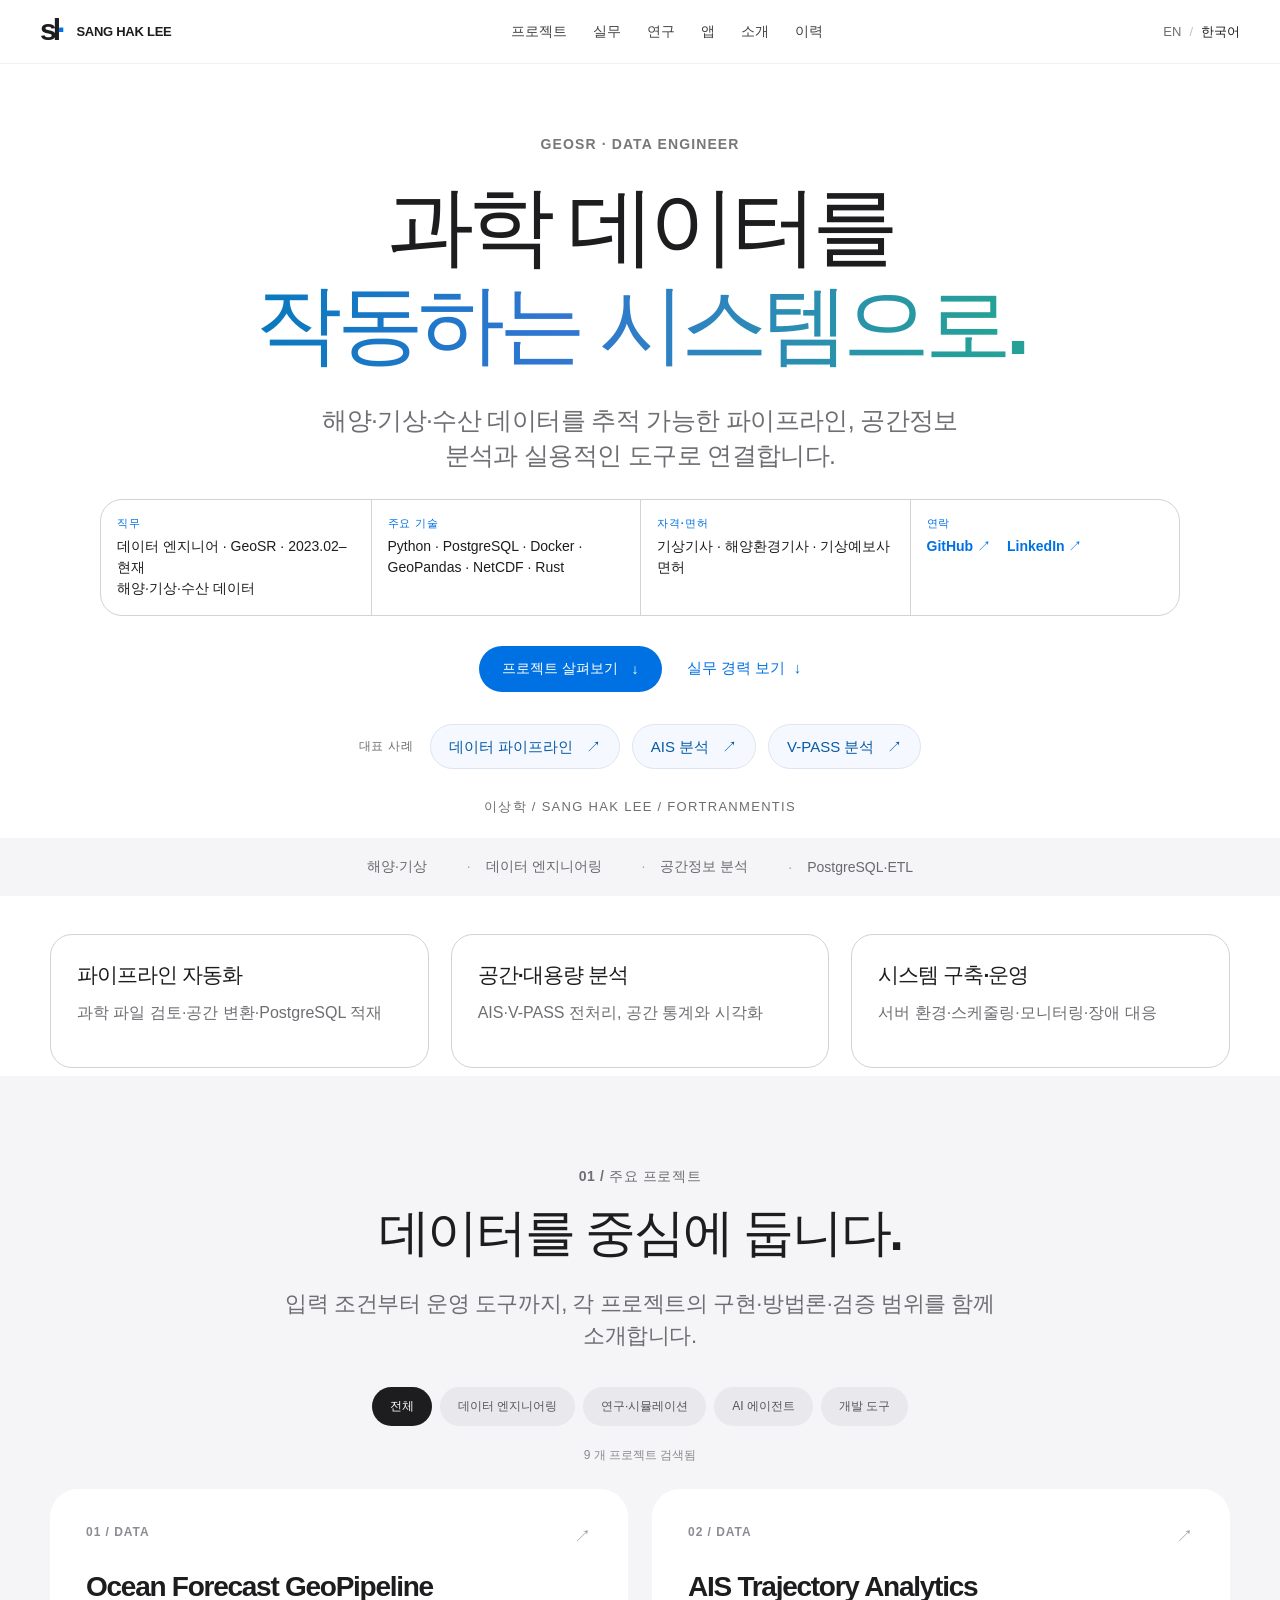
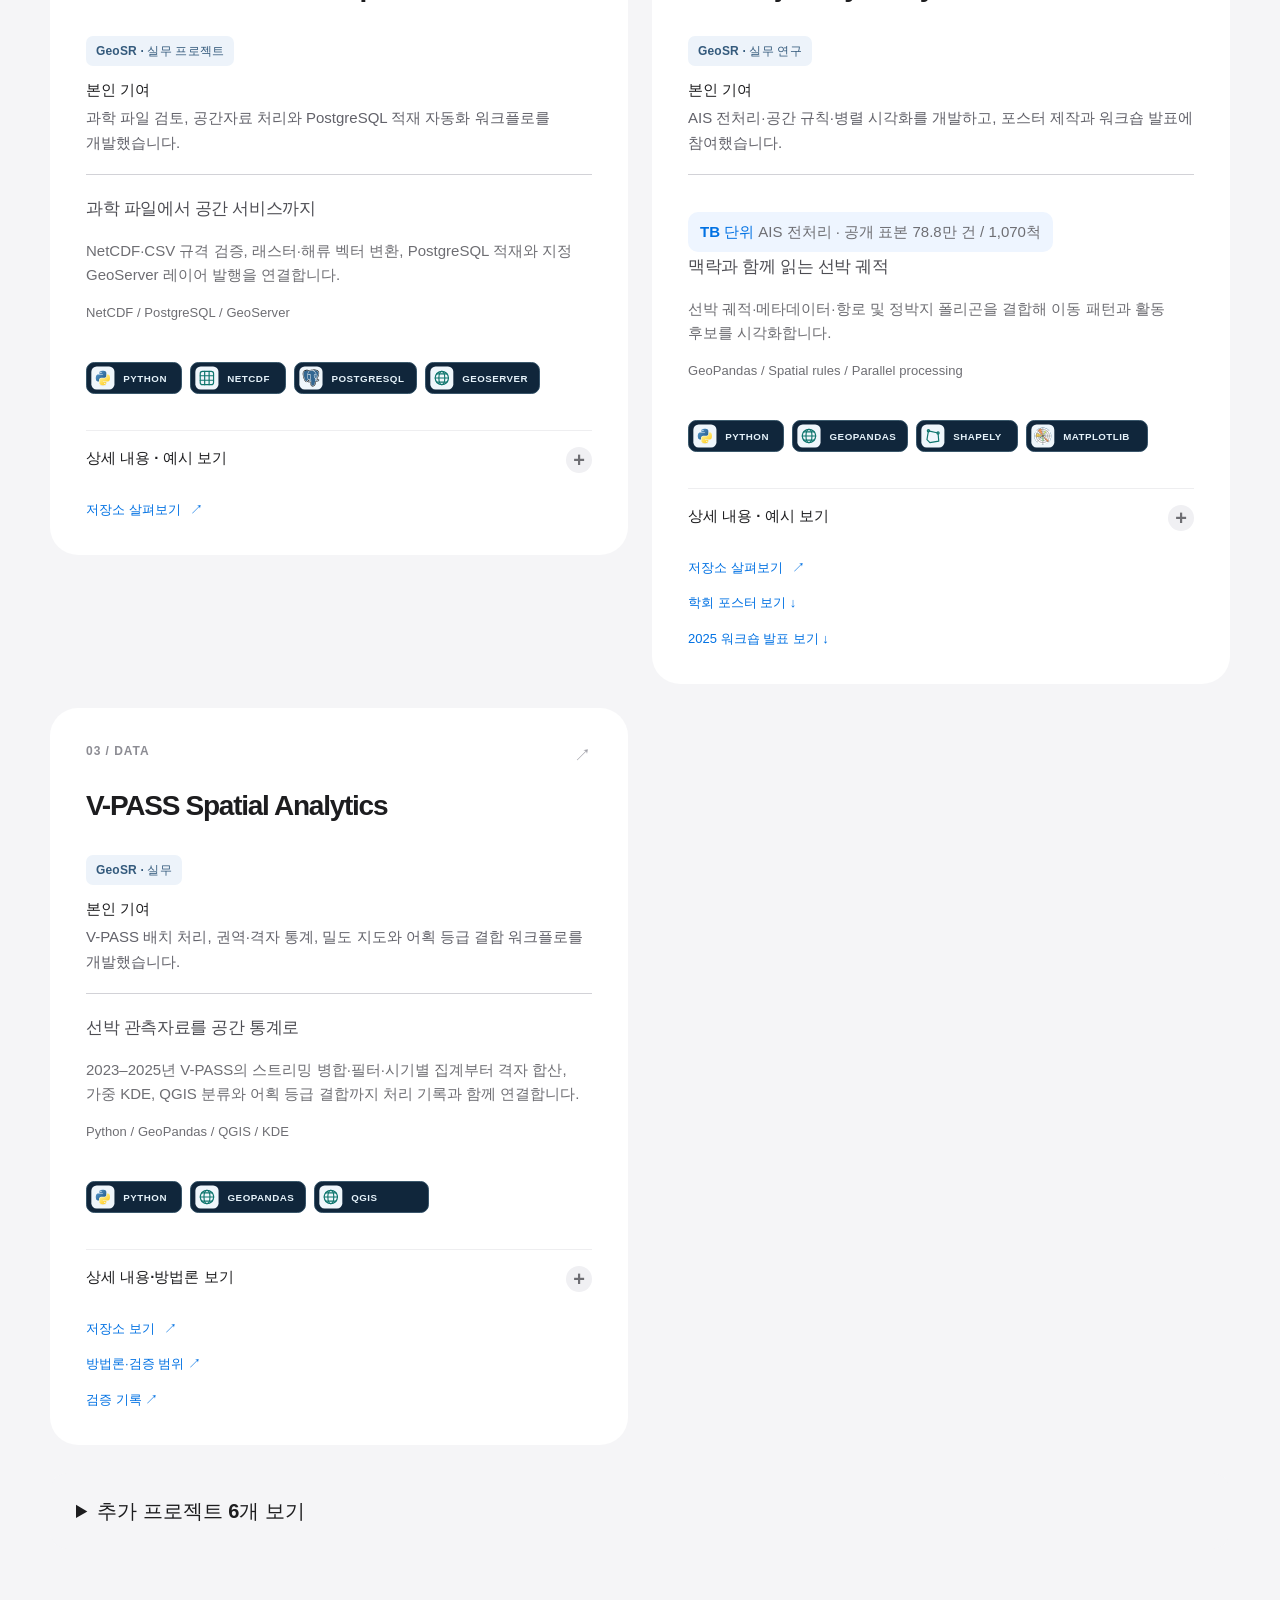
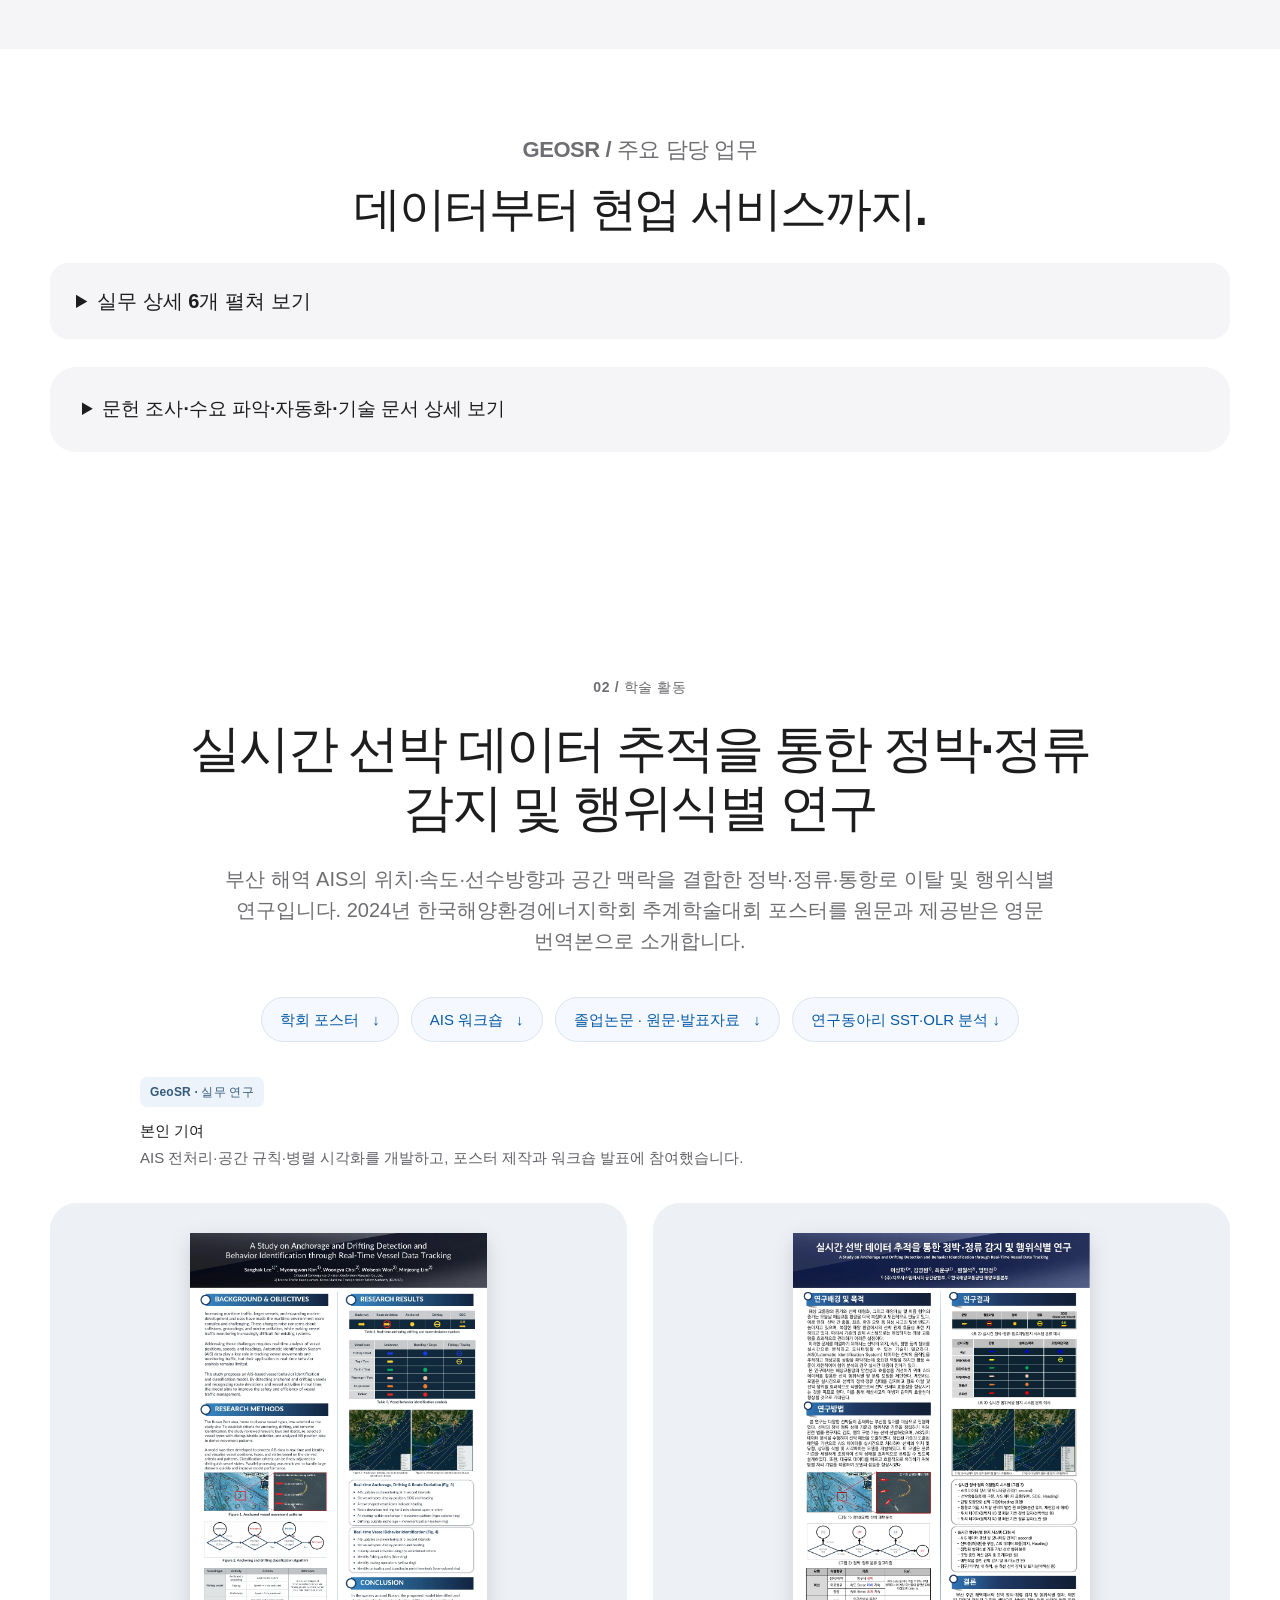
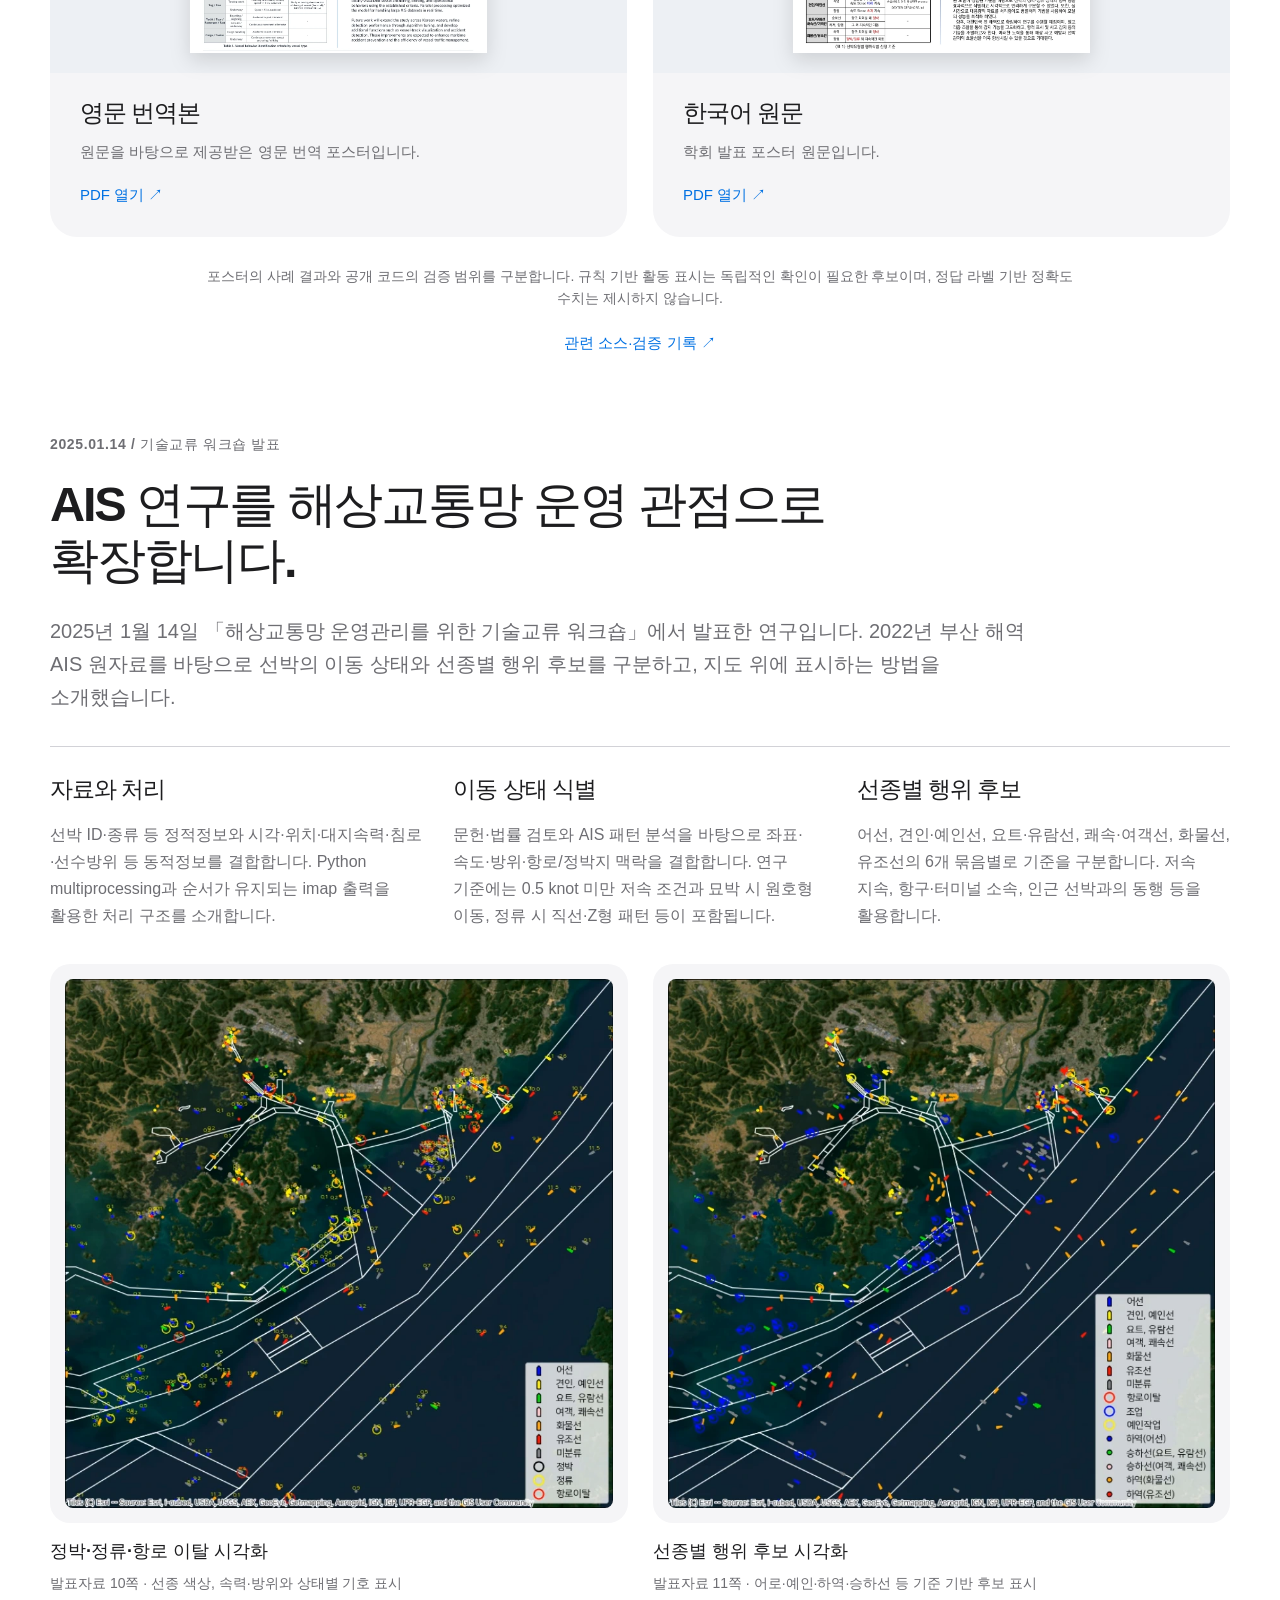
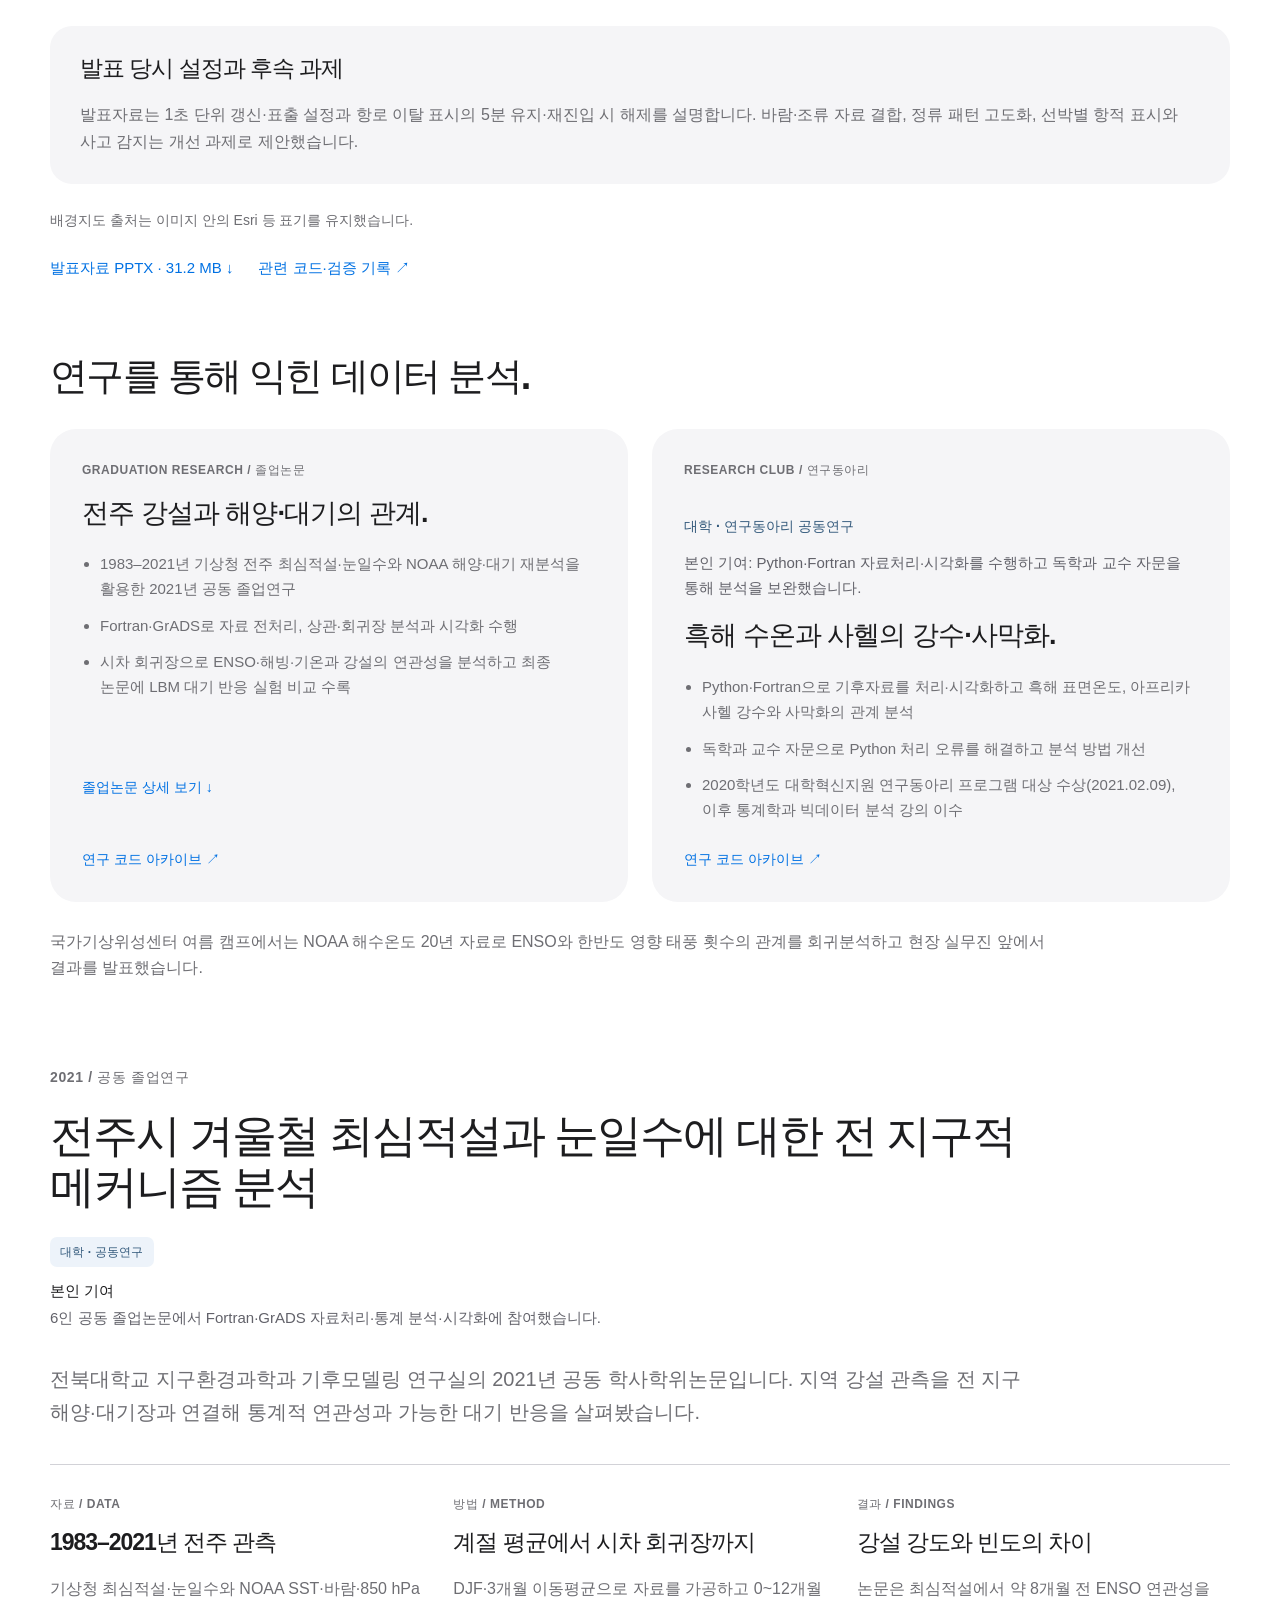
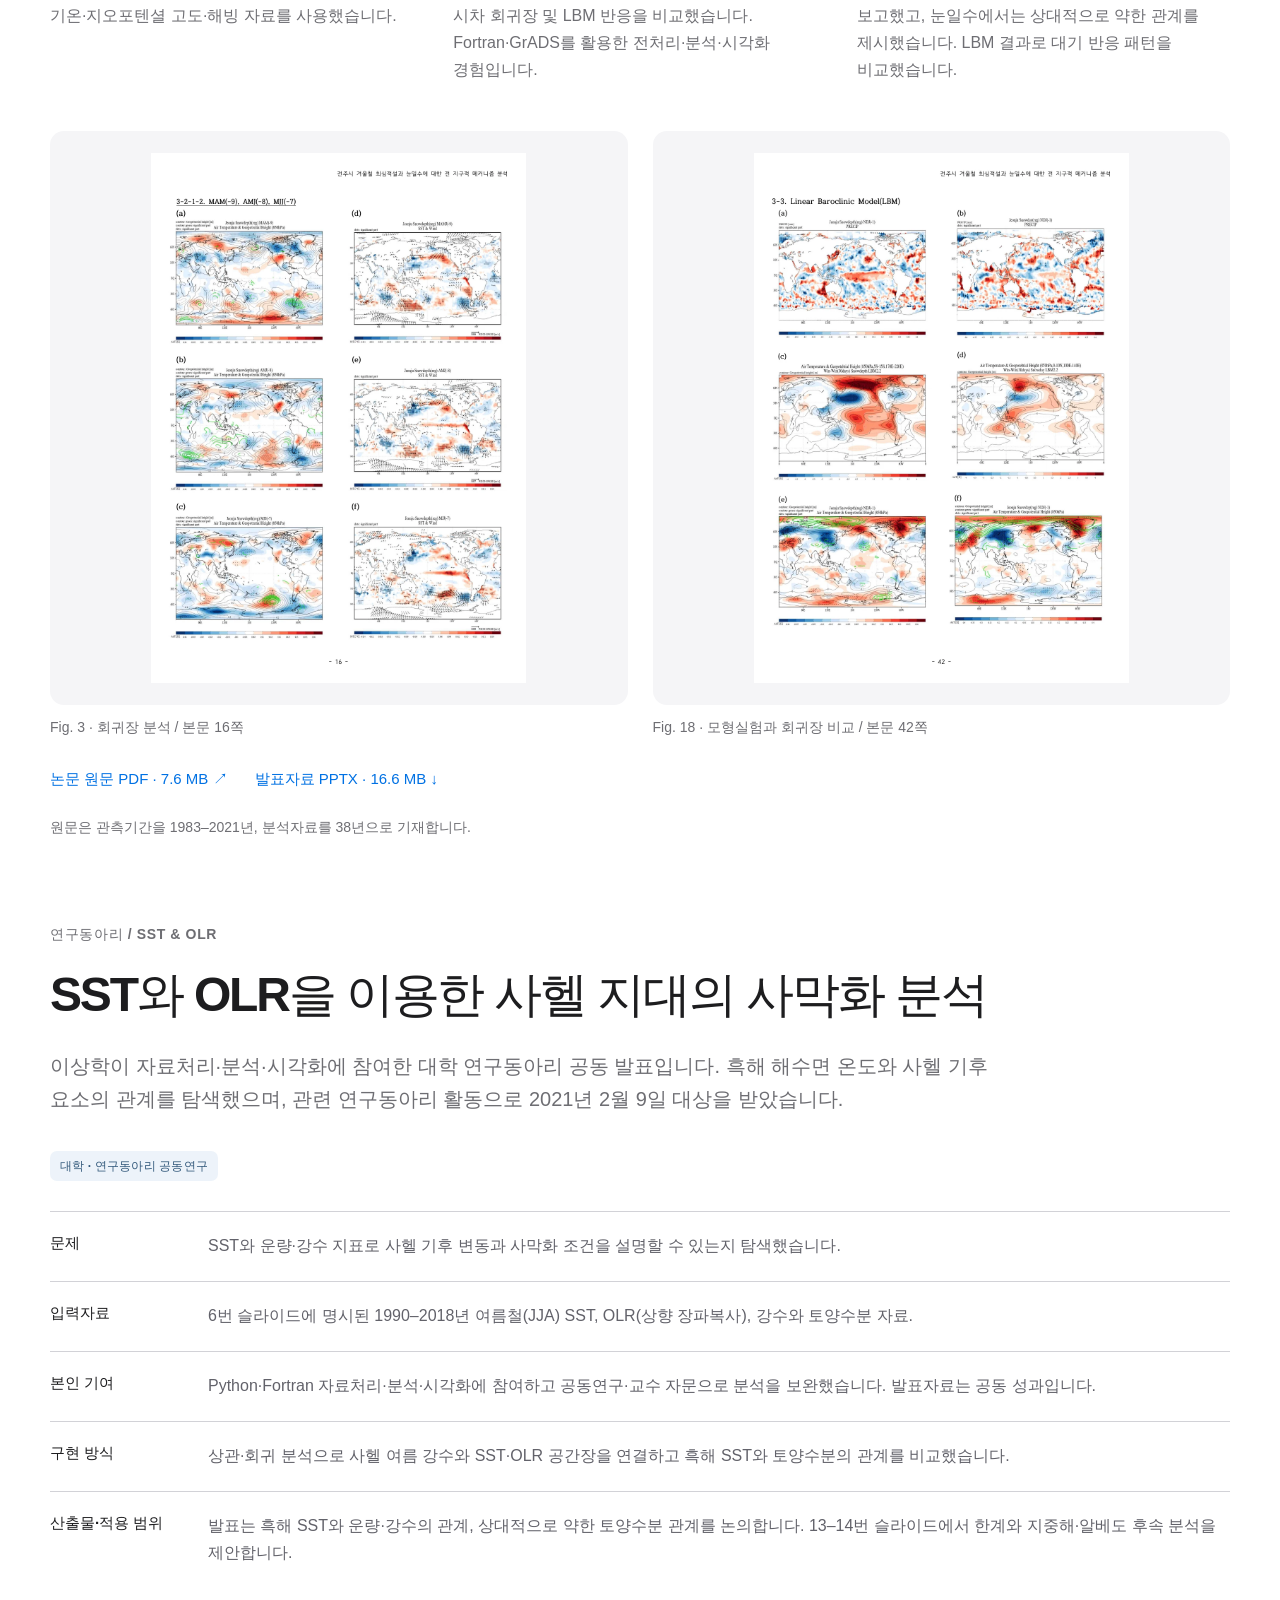
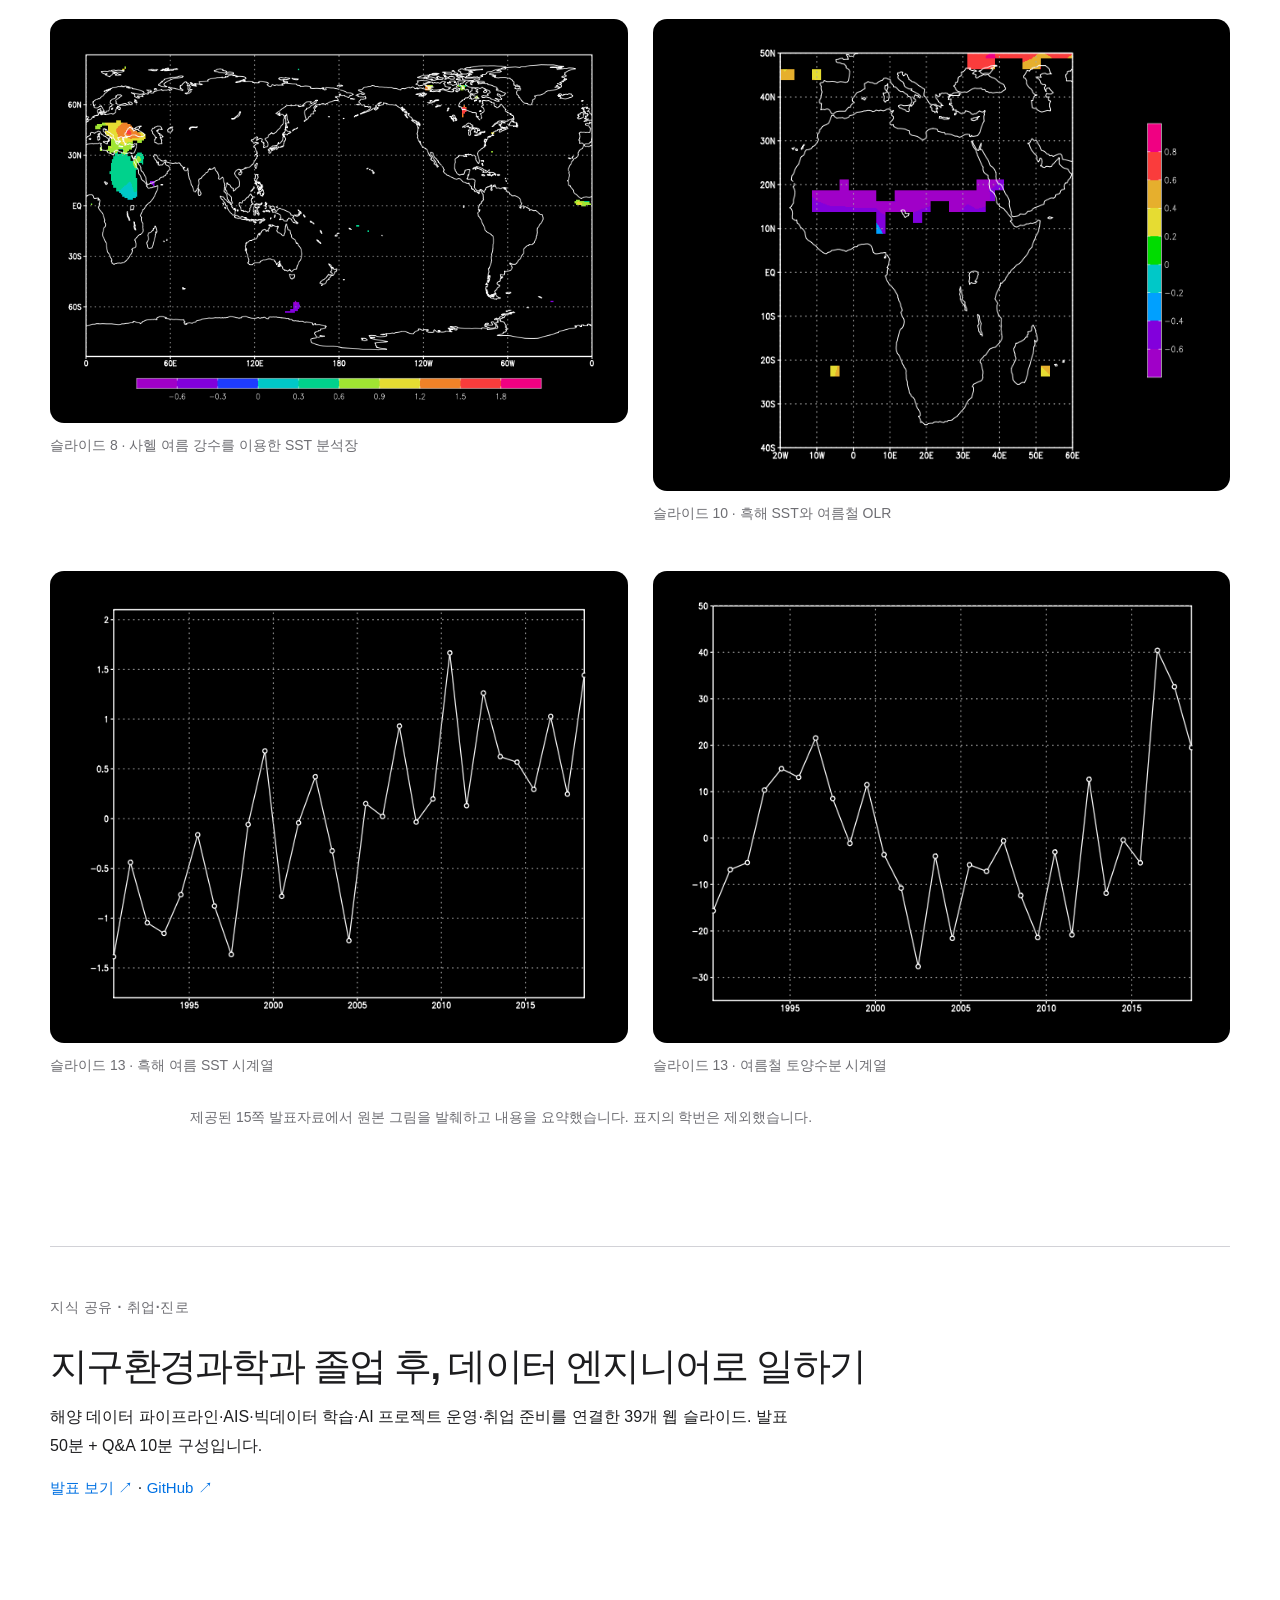
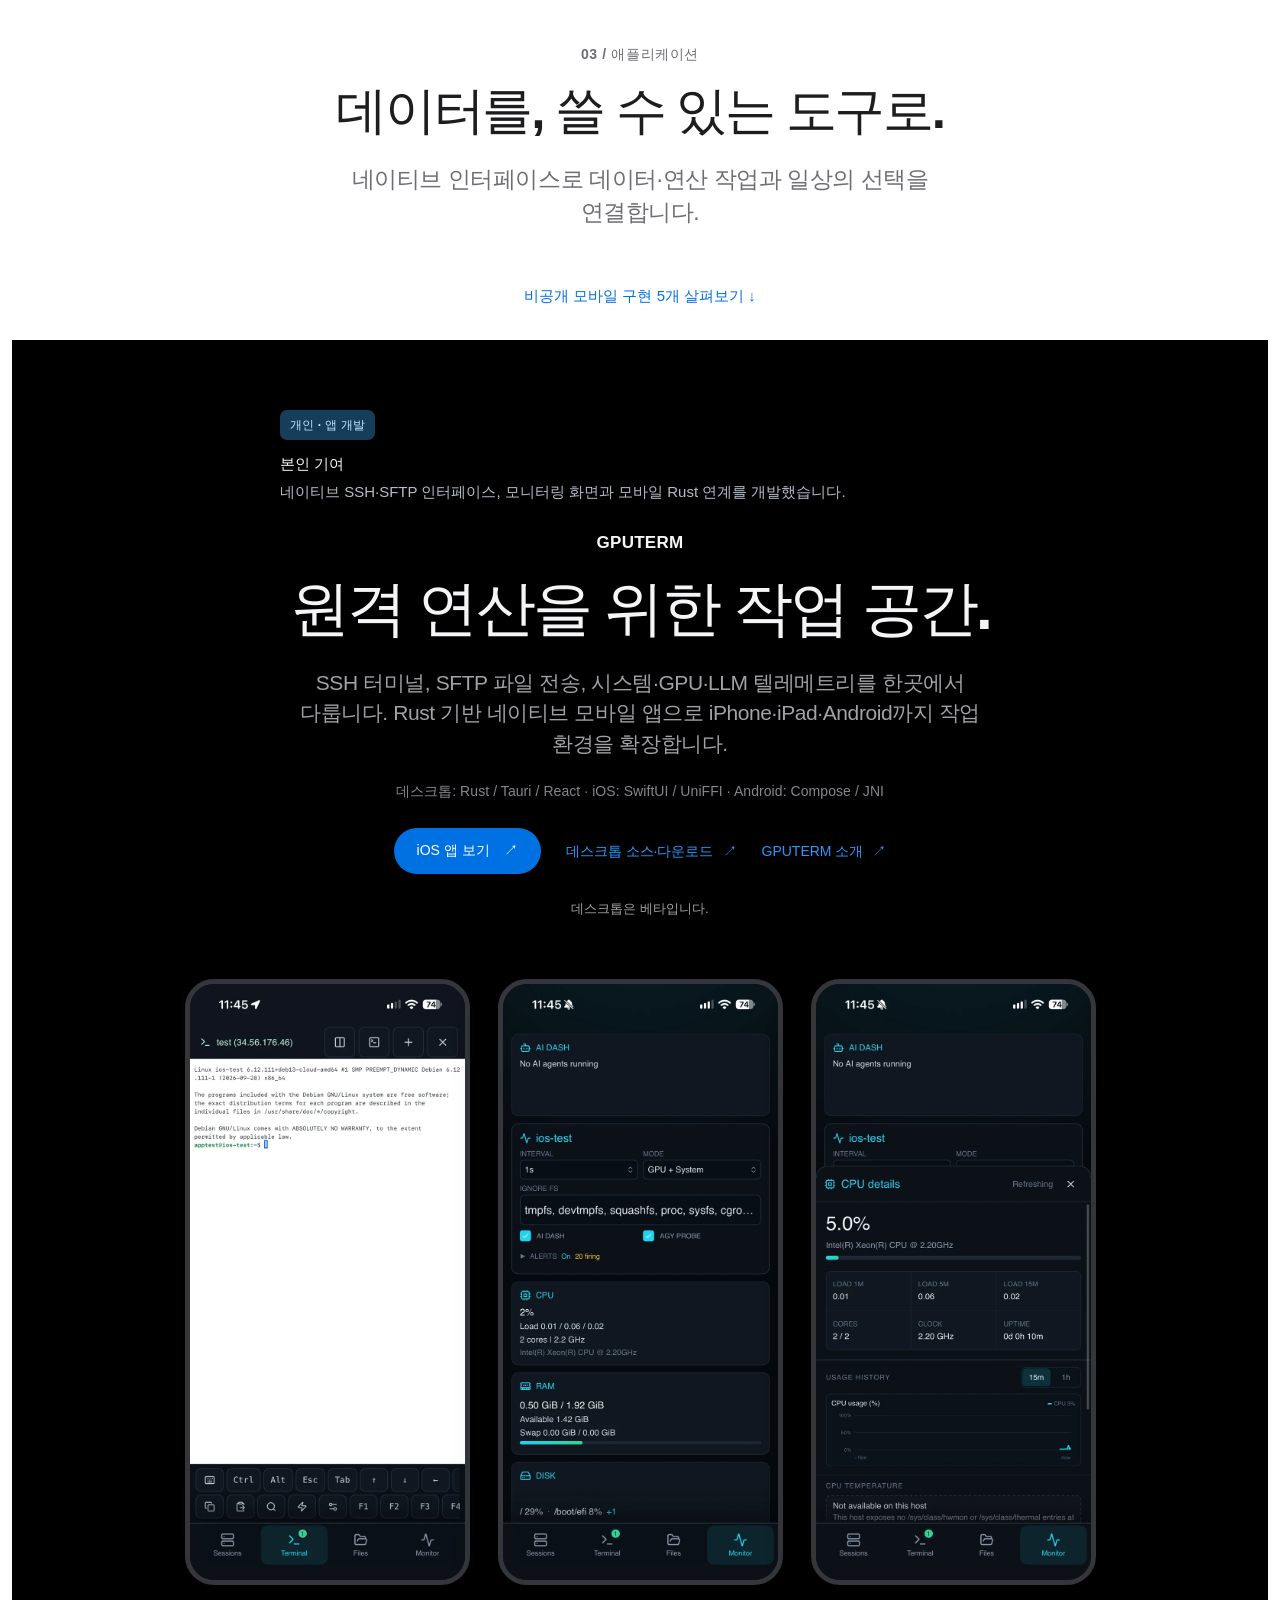
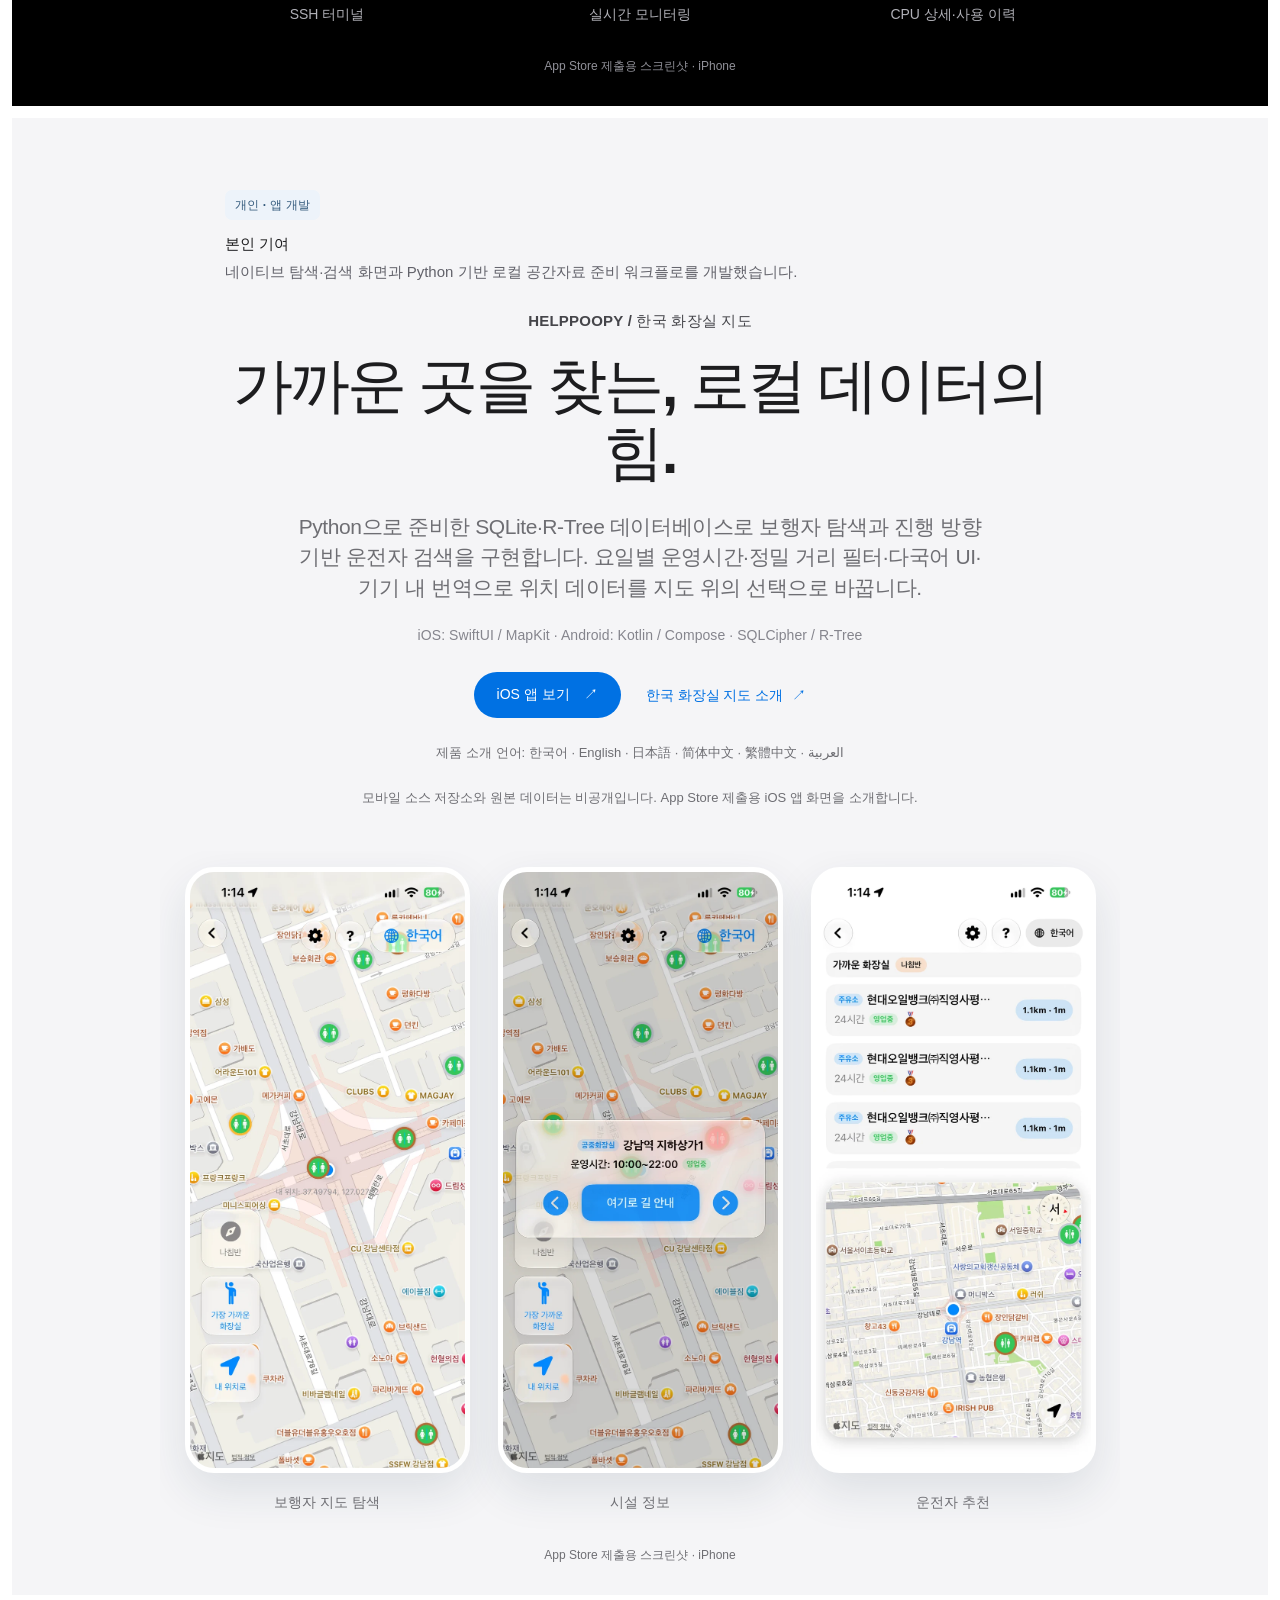
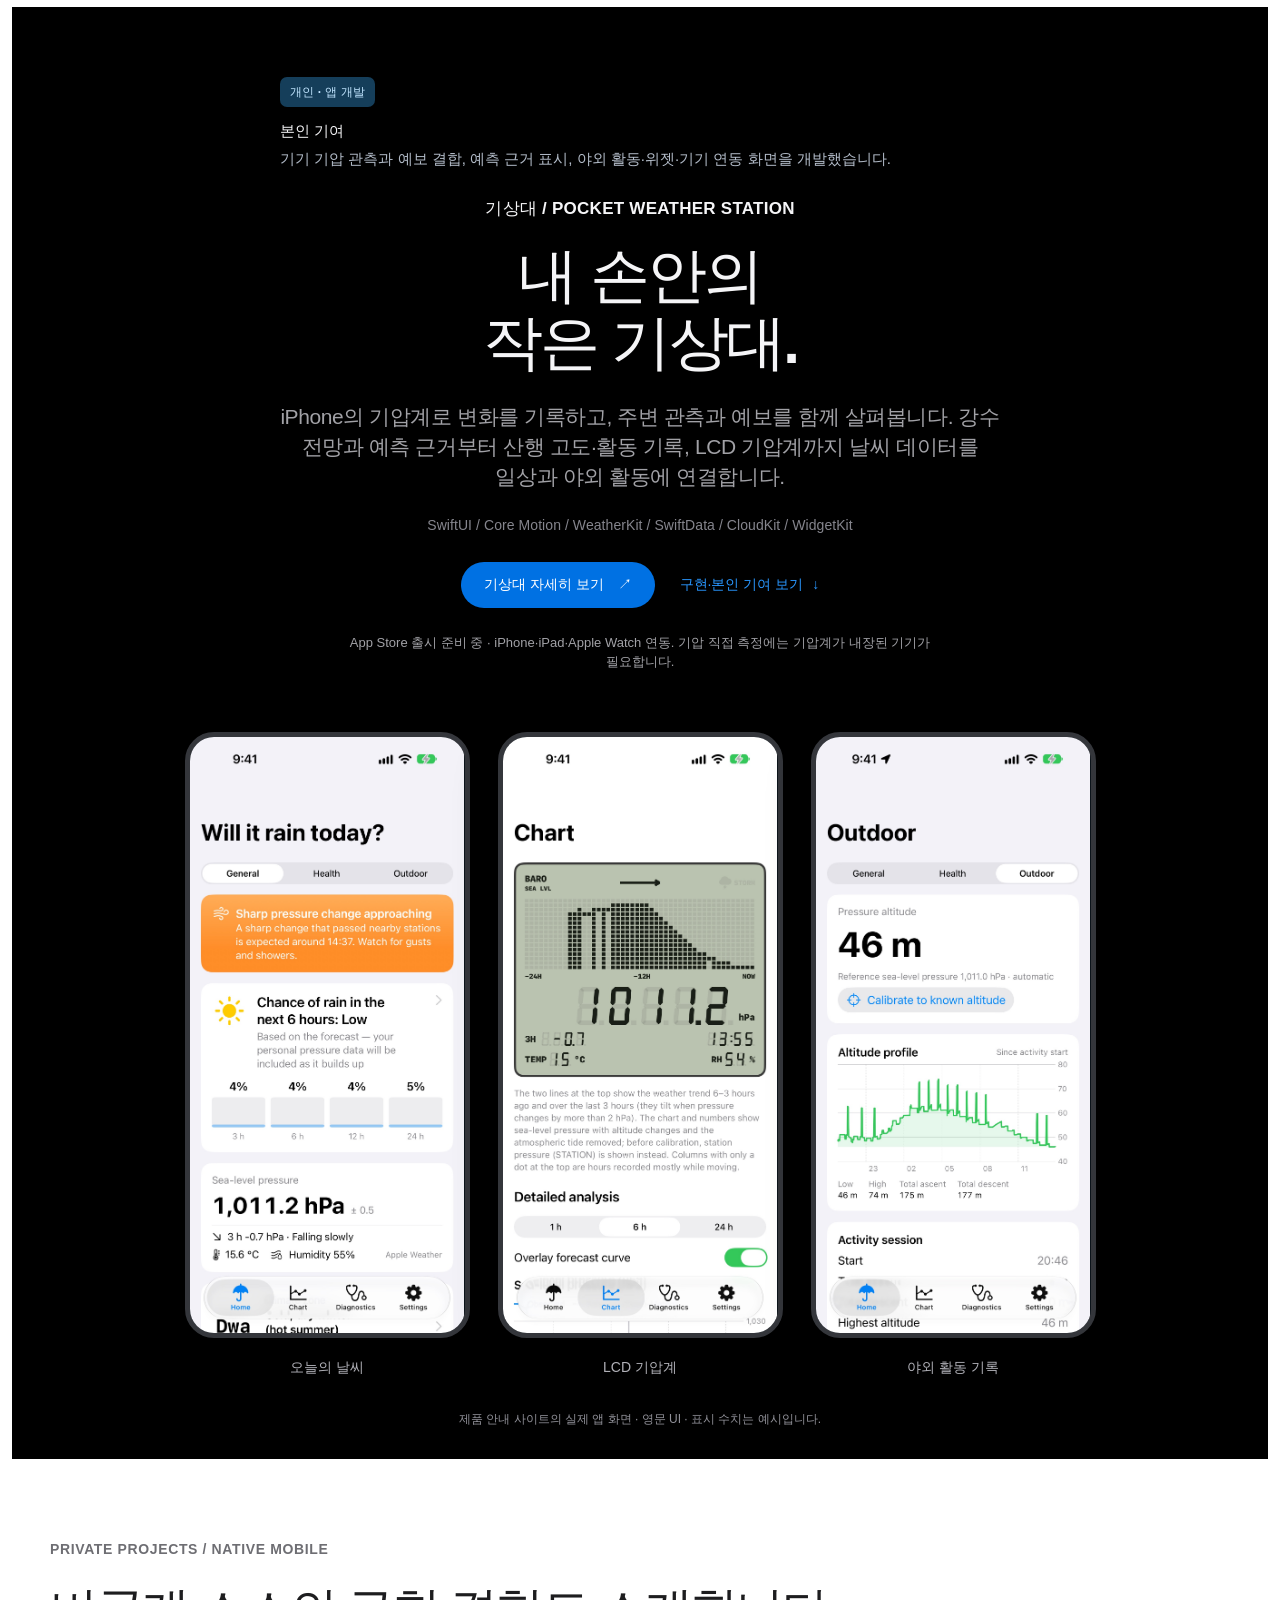
==== commit 60fe2c04: "fix(portfolio): align nav order, hero CTA, focus strip and trim scope notes Co-Authored-By: Claude O" ====
--- a/ko/index.html
+++ b/ko/index.html
@@ -1,9 +1,9 @@
 <!doctype html>
-<html lang="ko"><head><meta charset="utf-8"><meta name="viewport" content="width=device-width, initial-scale=1"><meta name="color-scheme" content="light"><title>이상학 — 데이터 엔지니어 · 과학 데이터 분석</title><meta name="description" content="이상학의 해양·기상 데이터 엔지니어링, 공간정보 분석, 과학 데이터 파이프라인, AI 에이전트와 네이티브 앱 포트폴리오."><link rel="canonical" href="https://fortranmentis.github.io/ko/"><link rel="alternate" hreflang="en" href="https://fortranmentis.github.io/"><link rel="alternate" hreflang="ko" href="https://fortranmentis.github.io/ko/"><link rel="alternate" hreflang="x-default" href="https://fortranmentis.github.io/"><meta property="og:type" content="website"><meta property="og:title" content="이상학 — 데이터 엔지니어 · 과학 데이터 분석"><meta property="og:description" content="이상학의 해양·기상 데이터 엔지니어링, 공간정보 분석, 과학 데이터 파이프라인, AI 에이전트와 네이티브 앱 포트폴리오."><meta property="og:url" content="https://fortranmentis.github.io/ko/"><meta property="og:image" content="https://fortranmentis.github.io/assets/social.png?v=20261027-2"><meta name="twitter:card" content="summary_large_image"><link rel="icon" href="../assets/favicon.svg" type="image/svg+xml"><link rel="stylesheet" href="../style.css?v=20261112-4"><script src="../script.js?v=20261112-4" defer></script></head>
-<body><a class="skip" href="#main">본문으로 이동</a><header class="header"><a class="wordmark" href="../" aria-label="Sang Hak Lee — Home"><span class="monogram" aria-hidden="true">sl<span>·</span></span><span>SANG HAK LEE<small>DATA & SCIENTIFIC SYSTEMS</small></span></a><nav aria-label="주 메뉴"><a href="#career">실무</a><a href="#work">프로젝트</a><a href="#research">연구</a><a href="#apps">앱</a><a href="#about">소개</a><a href="#experience">이력</a></nav><div class="language" aria-label="Language"><a href="../index.html" lang="en">EN</a><span>/</span><a href="index.html" lang="ko" aria-current="page">한국어</a></div></header>
-<main id="main"><section class="hero wrap" aria-labelledby="hero-title"><div class="hero-copy"><p class="eyebrow"><span class="status-dot"></span>GEOSR · DATA ENGINEER</p><h1 id="hero-title">과학 데이터를<br><em>작동하는 시스템으로.</em></h1><p class="intro">해양·기상·수산 데이터를 추적 가능한 파이프라인, 공간정보 분석과 실용적인 도구로 연결합니다.</p><section class="summary-band hero-summary" aria-label="요약"><dl class="summary-grid"><div><dt>직무</dt><dd><strong>데이터 엔지니어</strong> · GeoSR · 2023.02–현재<br>해양·기상·수산 데이터</dd></div><div><dt>주요 기술</dt><dd>Python · PostgreSQL · Docker · GeoPandas · NetCDF · Rust</dd></div><div><dt>자격·면허</dt><dd>기상기사 · 해양환경기사 · 기상예보사 면허</dd></div><div><dt>연락</dt><dd class="summary-links"><a href="https://github.com/fortranmentis">GitHub ↗</a><a href="https://www.linkedin.com/in/sang-hak-lee-ba11a5447/">LinkedIn ↗</a></dd></div></dl></section><div class="actions"><a class="button primary" href="#work">프로젝트 살펴보기 <span aria-hidden="true">↓</span></a><a class="text-link" href="https://www.linkedin.com/in/sang-hak-lee-ba11a5447/">LinkedIn에서 연결 <span aria-hidden="true">↗</span></a></div><nav class="hero-cases" aria-label="대표 사례 바로가기"><span>대표 사례</span><a href="#pipeline">데이터 파이프라인 <span aria-hidden="true">↗</span></a><a href="#ais-workshop">AIS 분석 <span aria-hidden="true">↗</span></a><a href="#vpass-spatial-analytics">V-PASS 분석 <span aria-hidden="true">↗</span></a></nav><p class="hero-name">이상학 / SANG HAK LEE / FORTRANMENTIS</p></div><div class="system" role="img" aria-label="과학 데이터의 검증·변환과 공간 분석을 거쳐 도구로 연결되는 개념도"><div class="system-top"><span>데이터에서 활용까지</span><span aria-hidden="true">[ 01 — 04 ]</span></div><svg class="system-path" viewBox="0 0 480 440" preserveAspectRatio="none" aria-hidden="true"><defs><pattern id="g" width="28" height="28" patternUnits="userSpaceOnUse"><path d="M28 0H0V28" fill="none" stroke="#35555c" stroke-width=".6"/></pattern></defs><rect width="480" height="440" fill="url(#g)"/><path d="M70 100C320 30 50 335 290 305S430 250 440 390" fill="none" stroke="#487171" stroke-width="1"/><path d="M110 105L338 180 145 275 350 355" fill="none" stroke="#7fe0c8" stroke-width="2" stroke-dasharray="5 7"/></svg><div class="node n0"><span class="node-icon" aria-hidden="true">▤</span><span>과학 데이터 입력</span><small>NetCDF · CSV</small></div><div class="node n1"><span class="node-icon" aria-hidden="true">⌁</span><span>검증·변환</span><small>Python · Fortran</small></div><div class="node n2"><span class="node-icon" aria-hidden="true">⊕</span><span>공간 맥락 결합</span><small>Grid · Vector</small></div><div class="node n3"><span class="node-icon" aria-hidden="true">↗</span><span>활용 가능한 도구</span><small>API · Apps</small></div><p class="system-caption">명확한 입력. 추적 가능한 판단. 쓸 수 있는 결과.</p></div></section>
-<div class="focus-strip"><div class="wrap"><span>해양·기상</span><span>데이터 엔지니어링</span><span>공간정보 분석</span><span>네이티브 앱</span></div></div><section class="capability-section wrap" aria-label="핵심 역량"><div class="capability-grid"><article><h3>파이프라인 자동화</h3><p>과학 파일 검토·공간 변환·PostgreSQL 적재</p></article><article><h3>공간·대용량 분석</h3><p>AIS·V-PASS 전처리, 공간 통계와 시각화</p></article><article><h3>시스템 구축·운영</h3><p>서버 환경·스케줄링·모니터링·장애 대응</p></article></div></section><section id="work" class="work-section" aria-labelledby="work-title"><div class="wrap"><div class="section-heading"><div><p class="eyebrow">01 / 주요 프로젝트</p><h2 id="work-title">데이터를 중심에 둡니다.</h2></div><p>입력 조건부터 운영 도구까지, 각 프로젝트의 구현·방법론·검증 범위를 함께 소개합니다.</p></div><div class="filters" role="group" aria-label="프로젝트 분류" hidden><button type="button" data-filter="all" aria-pressed="true">전체</button><button type="button" data-filter="data" aria-pressed="false">데이터 엔지니어링</button><button type="button" data-filter="research" aria-pressed="false">연구·시뮬레이션</button><button type="button" data-filter="ai" aria-pressed="false">AI 에이전트</button><button type="button" data-filter="tools" aria-pressed="false">개발 도구</button></div><p class="result-count" aria-live="polite" data-count-label="개 프로젝트 검색됨"></p><div class="project-grid"><article id="pipeline" class="project" data-category="data"><div class="project-meta"><span>01 / DATA</span><span aria-hidden="true">↗</span></div><h3><a href="https://github.com/fortranmentis/ocean-forecast-geopipeline">Ocean Forecast GeoPipeline</a></h3><div class="project-attribution"><span class="context-label">GeoSR · 실무 프로젝트</span><p class="contribution"><strong>본인 기여</strong> 과학 파일 검토, 공간자료 처리와 PostgreSQL 적재 자동화 워크플로를 개발했습니다.</p></div><p class="project-headline">과학 파일에서 공간 서비스까지</p><p>NetCDF·CSV 규격 검증, 래스터·해류 벡터 변환, PostgreSQL 적재와 지정 GeoServer 레이어 발행을 연결합니다.</p><p class="stack">NetCDF / PostgreSQL / GeoServer</p><div class="tech-badges" aria-label="기술 스택"><img src="../assets/badges/python.svg" alt="Python" height="36" loading="lazy"><img src="../assets/badges/netcdf.svg" alt="NetCDF" height="36" loading="lazy"><img src="../assets/badges/postgresql.svg" alt="PostgreSQL" height="36" loading="lazy"><img src="../assets/badges/geoserver.svg" alt="GeoServer" height="36" loading="lazy"></div><details class="project-detail"><summary>상세 내용 · 예시 보기</summary><p class="case-context">2025.06–2026.04 · 과업 연장 기간 포함</p><div class="project-detail-body"><dl><div><dt>문제</dt><dd>반복 유입되는 과학 산출물의 수용 조건과 처리 이력을 명확히 관리해야 합니다.</dd></div><div><dt>입력자료</dt><dd>전달받은 NetCDF·CSV 파일과 운영자가 제공한 규격표.</dd></div><div><dt>본인 역할</dt><dd>과학 파일 검토, 공간자료 처리와 PostgreSQL 적재 자동화 워크플로를 개발했습니다.</dd></div><div><dt>처리·운영 방식</dt><dd>필드·차원 비교, 래스터 재격자화·재투영, U/V 기반 유속·방향 산출과 데이터베이스 갱신을 연결합니다.</dd></div><div><dt>산출물·근거</dt><dd>항목별 판정 보고서, GeoTIFF, 해류 벡터 CSV와 지정 GeoServer 레이어.</dd></div></dl><p class="project-boundary"><strong>해석 범위</strong> 입력 규격 일치와 과학적 정확도를 구분합니다.</p></div></details><a class="text-link" href="https://github.com/fortranmentis/ocean-forecast-geopipeline">저장소 살펴보기 <span aria-hidden="true">↗</span></a></article><article class="project" data-category="data"><div class="project-meta"><span>02 / DATA</span><span aria-hidden="true">↗</span></div><h3><a href="https://github.com/fortranmentis/Busan-AIS-ship-behavior-analysis">AIS Trajectory Analytics</a></h3><div class="project-attribution"><span class="context-label">GeoSR · 실무 연구</span><p class="contribution"><strong>본인 기여</strong> AIS 전처리·공간 규칙·병렬 시각화를 개발하고, 포스터 제작과 워크숍 발표에 참여했습니다.</p></div><p class="project-metric"><strong>TB 단위</strong> AIS 전처리 · 공개 표본 78.8만 건 / 1,070척</p><p class="project-headline">맥락과 함께 읽는 선박 궤적</p><p>선박 궤적·메타데이터·항로 및 정박지 폴리곤을 결합해 이동 패턴과 활동 후보를 시각화합니다.</p><p class="stack">GeoPandas / Spatial rules / Parallel processing</p><div class="tech-badges" aria-label="기술 스택"><img src="../assets/badges/python.svg" alt="Python" height="36" loading="lazy"><img src="../assets/badges/geopandas.svg" alt="GeoPandas" height="36" loading="lazy"><img src="../assets/badges/shapely.svg" alt="Shapely" height="36" loading="lazy"><img src="../assets/badges/matplotlib.svg" alt="Matplotlib" height="36" loading="lazy"></div><details class="project-detail"><summary>상세 내용 · 예시 보기</summary><div class="project-detail-body"><dl><div><dt>문제</dt><dd>선박 활동 후보를 해석하려면 이동 궤적의 공간·시간 맥락을 함께 확인해야 합니다.</dd></div><div><dt>입력자료</dt><dd>부산 해역 과거 AIS 관측, 선박 메타데이터, 항로·정박지 폴리곤.</dd></div><div><dt>본인 역할</dt><dd>AIS 전처리·공간 규칙·병렬 시각화를 개발하고, 포스터 제작과 워크숍 발표에 참여했습니다.</dd></div><div><dt>처리·운영 방식</dt><dd>속도·선수방향·변위·공간 소속을 결합하고 시간 단위를 맞춰 이동·활동 후보를 시각화합니다.</dd></div><div><dt>산출물·근거</dt><dd>지도 기반 타임랩스와 규칙 기반 정박·정류·선박 활동 후보.</dd></div></dl><figure class="project-example"><a href="https://github.com/fortranmentis/Busan-AIS-ship-behavior-analysis#demo" target="_blank" rel="noopener"><img src="../assets/research/ais-workshop-navigation.webp" alt="부산 AIS 이동·정박 지표 예시" width="862" height="832" loading="lazy"></a><figcaption>2025 워크숍 발표자료 10쪽 · 원본 배경지도 출처 표기 유지</figcaption></figure><p class="project-boundary"><strong>해석 범위</strong> 규칙 기반 활동 후보는 독립적인 확인이 필요합니다.</p></div></details><a class="text-link" href="https://github.com/fortranmentis/Busan-AIS-ship-behavior-analysis">저장소 살펴보기 <span aria-hidden="true">↗</span></a><a class="text-link poster-project-link" href="#research">학회 포스터 보기 ↓</a><a class="text-link poster-project-link" href="#ais-workshop">2025 워크숍 발표 보기 ↓</a></article><article id="vpass-spatial-analytics" class="project" data-category="data"><div class="project-meta"><span>03 / DATA</span><span aria-hidden="true">↗</span></div><h3><a href="https://github.com/fortranmentis/vpass-spatial-analytic">V-PASS Spatial Analytics</a></h3><div class="project-attribution"><span class="context-label">GeoSR · 실무</span><p class="contribution"><strong>본인 기여</strong> V-PASS 배치 처리, 권역·격자 통계, 밀도 지도와 어획 등급 결합 워크플로를 개발했습니다.</p></div><p class="project-headline">선박 관측자료를 공간 통계로</p><p>2023–2025년 V-PASS의 스트리밍 병합·필터·시기별 집계부터 격자 합산, 가중 KDE, QGIS 분류와 어획 등급 결합까지 처리 기록과 함께 연결합니다.</p><p class="stack">Python / GeoPandas / QGIS / KDE</p><div class="tech-badges" aria-label="기술 스택"><img src="../assets/badges/python.svg" alt="Python" height="36" loading="lazy"><img src="../assets/badges/geopandas.svg" alt="GeoPandas" height="36" loading="lazy"><img src="../assets/badges/qgis.svg" alt="QGIS" height="36" loading="lazy"></div><details class="project-detail"><summary>상세 내용·방법론 보기</summary><div class="project-detail-body"><dl><div><dt>문제</dt><dd>반복적으로 들어오는 선박 관측자료를 명시적인 집계·제외 기준이 있는 수산 분야 공간 통계로 연결합니다.</dd></div><div><dt>입력자료</dt><dd>별도로 준비하는 2023–2025년 V-PASS 자료, 선박 ID 목록, 권역 경계·기준 격자와 기존 어획 등급.</dd></div><div><dt>본인 역할</dt><dd>자료 준비, 시기·권역별 통계, 격자 합산·밀도 분석과 등급 결합을 위한 배치·공간 처리 워크플로를 개발했습니다.</dd></div><div><dt>처리·운영 방식</dt><dd>연도별 스트리밍 병합과 명시적인 속력·선박 ID 필터, 월·연속 계절 집계, 권역별 격자 처리와 count 합산, 가중 Quartic KDE, 비교 범위를 정한 QGIS 공통 구간 표현을 적용합니다.</dd></div><div><dt>산출물·근거</dt><dd>제외 자료·격자 배정·집계량 대사 보고서, 공간 레이어·표현 스타일과 어획 등급 결합 결과. 공개 저장소에서 코드·자료 규격·방법론·검증 기록을 확인할 수 있습니다.</dd></div></dl><p class="project-boundary"><strong>적용 범위</strong> 전체 재현에는 외부 원자료·공간 기준자료와 QGIS 환경이 필요합니다.</p></div></details><a class="text-link" href="https://github.com/fortranmentis/vpass-spatial-analytic">저장소 보기 <span aria-hidden="true">↗</span></a><a class="text-link poster-project-link" href="https://github.com/fortranmentis/vpass-spatial-analytic/blob/main/docs/METHODOLOGY.md">방법론·검증 범위 ↗</a><a class="text-link poster-project-link" href="https://github.com/fortranmentis/vpass-spatial-analytic/blob/main/docs/VALIDATION.md">검증 기록 ↗</a></article></div><details class="additional-projects"><summary>추가 프로젝트 6개 보기</summary><div class="project-grid"><article class="project" data-category="research"><div class="project-meta"><span>04 / RESEARCH</span><span aria-hidden="true">↗</span></div><h3><a href="https://github.com/fortranmentis/climate-variability-analysis_Jeonbuk-National-University">Climate Variability Analysis</a></h3><div class="project-attribution"><span class="context-label">대학 · 공동연구</span><p class="contribution"><strong>본인 기여</strong> 6인 공동 졸업논문에서 Fortran·GrADS 자료처리·통계 분석·시각화에 참여했습니다.</p></div><p class="project-headline">강설·해양·대기의 통계적 관계</p><p>회귀·합성·EOF·시계열 기법으로 강설, 해수면 온도, 대기 순환과 해빙을 살펴본 연구·수업 자료입니다.</p><p class="stack">Fortran / GrADS / MATLAB</p><div class="tech-badges" aria-label="기술 스택"><img src="../assets/badges/fortran.svg" alt="Fortran" height="36" loading="lazy"><img src="../assets/badges/grads.svg" alt="GrADS" height="36" loading="lazy"><img src="../assets/badges/matlab.svg" alt="MATLAB" height="36" loading="lazy"></div><details class="project-detail"><summary>상세 내용 · 예시 보기</summary><div class="project-detail-body"><dl><div><dt>문제</dt><dd>전주 겨울철 적설과 전 지구 해양·대기 조건의 연관성을 분석합니다.</dd></div><div><dt>입력자료</dt><dd>전주시 강설 관측과 NOAA 해양·대기 재분석 자료.</dd></div><div><dt>본인 역할</dt><dd>6인 공동 졸업논문에서 Fortran·GrADS 자료처리·통계 분석·시각화에 참여했습니다.</dd></div><div><dt>처리·운영 방식</dt><dd>계절 평균과 시차 회귀로 겨울철 적설의 연관성을 분석했습니다. 다른 수업 분석은 별도 아카이브입니다.</dd></div><div><dt>산출물·근거</dt><dd>연구 지도·시계열 및 2021년 공동 졸업논문.</dd></div></dl><figure class="project-example"><a href="#thesis" target="_blank" rel="noopener"><img src="../assets/research/thesis-regression.webp" alt="졸업논문 시차 회귀장 예시" width="1062" height="1500" loading="lazy"></a><figcaption>2021 공동 졸업논문 · Fig. 3</figcaption></figure><p class="project-boundary"><strong>해석 범위</strong> 전체 분석과 과학적 결론의 재현은 추가 검증이 필요합니다.</p></div></details><a class="text-link" href="https://github.com/fortranmentis/climate-variability-analysis_Jeonbuk-National-University">저장소 살펴보기 <span aria-hidden="true">↗</span></a></article><article class="project" data-category="data"><div class="project-meta"><span>05 / DATA</span><span aria-hidden="true">↗</span></div><h3><a href="https://github.com/fortranmentis/multi-model-grid-validator">Multi-Model Grid Validator</a></h3><div class="project-attribution"><span class="context-label">GeoSR · 실무 프로젝트</span><p class="contribution"><strong>본인 기여</strong> 서비스 지점 검토를 위한 유효 모델 격자 매칭과 NetCDF 공간분포 점검을 자동화했습니다.</p></div><p class="project-headline">조건을 충족하는 모델 격자 탐색</p><p>명시적인 값 조건과 병렬 탐색으로 해양·파랑·대기 모델에서 서비스 지점에 가까운 유효 격자를 매칭합니다.</p><p class="stack">Python / NetCDF / Multiprocessing</p><div class="tech-badges" aria-label="기술 스택"><img src="../assets/badges/python.svg" alt="Python" height="36" loading="lazy"><img src="../assets/badges/numpy.svg" alt="NumPy" height="36" loading="lazy"><img src="../assets/badges/netcdf.svg" alt="NetCDF" height="36" loading="lazy"></div><details class="project-detail"><summary>상세 내용 · 예시 보기</summary><div class="project-detail-body"><dl><div><dt>문제</dt><dd>서비스 지점과 명시된 자료 조건을 만족하는 모델 격자를 연결해야 합니다.</dd></div><div><dt>입력자료</dt><dd>Excel 서비스 지점 좌표와 해양·파랑·대기 NetCDF 격자.</dd></div><div><dt>본인 역할</dt><dd>서비스 지점 검토를 위한 유효 모델 격자 매칭과 NetCDF 공간분포 점검을 자동화했습니다.</dd></div><div><dt>처리·운영 방식</dt><dd>40 km 이내에서 탐색하고 비WRF 모델은 최대 첫 20개 시점의 값을 검사합니다. WRF는 좌표로 매칭합니다.</dd></div><div><dt>산출물·근거</dt><dd>가장 가까운 유효 격자의 인덱스와 첫 시점 표본값을 담은 CSV.</dd></div></dl><p class="project-boundary"><strong>해석 범위</strong> 격자 값 점검과 예보 성능 검증을 구분합니다.</p></div></details><a class="text-link" href="https://github.com/fortranmentis/multi-model-grid-validator">저장소 살펴보기 <span aria-hidden="true">↗</span></a></article><article class="project" data-category="data"><div class="project-meta"><span>06 / DATA</span><span aria-hidden="true">↗</span></div><h3><a href="https://github.com/fortranmentis/marine-forecast-index-stats">Marine Forecast Index Stats</a></h3><div class="project-attribution"><span class="context-label">GeoSR · 실무 프로젝트</span><p class="contribution"><strong>본인 기여</strong> 예측·서비스 산출물 비교 계산과 정기 예보지수 통계 보고를 개발·수행했습니다.</p></div><p class="project-headline">예보 산출물의 변화를 명료하게</p><p>서비스·예측 산출물을 비교하고 지수 변경·특보 차이·특이사항 발생일을 Excel·CSV·HTML로 요약합니다.</p><p class="stack">Python / pandas / Analytical reporting</p><div class="tech-badges" aria-label="기술 스택"><img src="../assets/badges/python.svg" alt="Python" height="36" loading="lazy"><img src="../assets/badges/pandas.svg" alt="pandas" height="36" loading="lazy"></div><details class="project-detail"><summary>상세 내용 · 예시 보기</summary><div class="project-detail-body"><dl><div><dt>문제</dt><dd>예측·서비스 자료의 변화를 일관된 집계 기준과 보고 형식으로 정리해야 합니다.</dd></div><div><dt>입력자료</dt><dd>해양 활동별 서비스·예측 예보지수 Excel 자료 쌍.</dd></div><div><dt>본인 역할</dt><dd>예측·서비스 산출물 비교 계산과 정기 예보지수 통계 보고를 개발·수행했습니다.</dd></div><div><dt>처리·운영 방식</dt><dd>지수 변경·모델 요소·특보 차이를 비교하고 활동별 집계 단위와 분모를 적용합니다.</dd></div><div><dt>산출물·근거</dt><dd>예보 변경 검토와 정기 보고를 위한 Excel·CSV·HTML 요약표.</dd></div></dl><p class="project-boundary"><strong>해석 범위</strong> 산출물 간 비교는 관측 대비 예보 정확도 평가와 다릅니다.</p></div></details><a class="text-link" href="https://github.com/fortranmentis/marine-forecast-index-stats">저장소 살펴보기 <span aria-hidden="true">↗</span></a></article><article class="project" data-category="ai"><div class="project-meta"><span>07 / AI</span><span aria-hidden="true">↗</span></div><h3><a href="https://github.com/fortranmentis/marine-travel-AI-agent">Marine Travel AI Agent · 바다결</a></h3><div class="project-attribution"><span class="context-label">GeoSR · 사내 기술개발</span><p class="contribution"><strong>본인 기여</strong> 공공데이터 연계, 타입 검증 도구와 근거를 확인할 수 있는 일정 규칙을 개발했습니다.</p></div><p class="project-headline">공공데이터에서 검토 가능한 여행 초안으로</p><p>8개 타입 검증 도구로 관광·해양·기상·교통 근거를 연결합니다. 전국 29개 예보 연계 범위의 1~3일 차량·도보 초안을 지원합니다.</p><p class="stack">Python / FastAPI / Ollama / LangGraph</p><div class="tech-badges" aria-label="Technology stack"><img src="../assets/badges/langgraph.svg" alt="langgraph" height="36" loading="lazy"><img src="../assets/badges/n8n.svg" alt="n8n" height="36" loading="lazy"><img src="../assets/badges/langfuse.svg" alt="langfuse" height="36" loading="lazy"><img src="../assets/badges/cytoscape.svg" alt="cytoscape" height="36" loading="lazy"><img src="../assets/badges/sqlite.svg" alt="sqlite" height="36" loading="lazy"><img src="../assets/badges/docker.svg" alt="docker" height="36" loading="lazy"></div><details class="project-detail"><summary>상세 내용 · 예시 보기</summary><div class="project-detail-body"><dl><div><dt>문제</dt><dd>여러 출처의 시각 정보와 접근 조건을 확인할 수 있는 여행 초안이 필요합니다.</dd></div><div><dt>입력자료</dt><dd>TourAPI 관광자료, 해양예보, 기상·교통 참고정보.</dd></div><div><dt>본인 역할</dt><dd>공공데이터 연계, 타입 검증 도구와 근거를 확인할 수 있는 일정 규칙을 개발했습니다.</dd></div><div><dt>처리·운영 방식</dt><dd>v0.9: LangGraph의 생성 → 검증 → 사용자 선택 → 재검토 → 완료 흐름을 Python 규칙 엔진과 연결했습니다. 최대 2회 재검토·고정 예약 유지, SQLite 체크포인트와 버전별 계획 복구, n8n 자료 수집, Cytoscape·Langfuse 실행 추적을 제공합니다.</dd></div><div><dt>산출물·근거</dt><dd>1~3일 여행 초안, 지도, 방문지 교체와 PDF 내보내기.</dd></div></dl><figure class="project-example"><a href="../assets/marine-travel-langgraph.jpg" target="_blank" rel="noopener"><img src="../assets/marine-travel-langgraph.jpg" alt="합성 강우 조건의 LangGraph 사용자 선택 복구 예시"  loading="lazy"></a><figcaption>v0.9 예시 · 합성 기상·장소·경로이며 실제 여행 조건을 뜻하지 않습니다</figcaption></figure><p class="project-boundary"><strong>해석 범위</strong> 로컬 프로토타입입니다. 예약·배편·도서 접근은 별도 확인이 필요합니다.</p></div></details><a class="text-link" href="https://github.com/fortranmentis/marine-travel-AI-agent">저장소 살펴보기 <span aria-hidden="true">↗</span></a></article><article class="project" data-category="tools"><div class="project-meta"><span>08 / TOOLS</span><span aria-hidden="true">↗</span></div><h3><a href="https://github.com/fortranmentis/GPUTERM">GPUTERM</a></h3><div class="project-attribution"><span class="context-label">개인 · 앱 개발</span><p class="contribution"><strong>본인 기여</strong> 데스크톱 작업 공간과 Rust 공통 기능을 연결하는 네이티브 모바일 인터페이스를 개발했습니다.</p></div><p class="project-headline">원격 연산을 위한 작업 공간</p><p>SSH·SFTP·시스템/GPU 텔레메트리에 LLM 런타임과 원격 환경이 지원하는 컨테이너·DB 모니터링을 연결합니다.</p><p>TensorBoard·Jupyter·MLflow·Ray 등 원격 웹서비스를 탐지하고 임시 SSH 포워딩으로 연결합니다.</p><p class="stack">Rust / Tauri / React / Native mobile</p><div class="tech-badges" aria-label="기술 스택"><img src="../assets/badges/rust.svg" alt="Rust" height="36" loading="lazy"><img src="../assets/badges/tauri.svg" alt="Tauri" height="36" loading="lazy"><img src="../assets/badges/react.svg" alt="React" height="36" loading="lazy"><img src="../assets/badges/swiftui.svg" alt="SwiftUI" height="36" loading="lazy"><img src="../assets/badges/compose.svg" alt="Jetpack Compose" height="36" loading="lazy"></div><details class="project-detail"><summary>상세 내용 · 예시 보기</summary><div class="project-detail-body"><dl><div><dt>문제</dt><dd>원격 터미널·파일 전송·텔레메트리 작업을 하나의 작업 공간에서 연결합니다.</dd></div><div><dt>입력자료</dt><dd>원격 SSH 세션, 서버 파일과 호스트 텔레메트리.</dd></div><div><dt>본인 역할</dt><dd>데스크톱 작업 공간과 Rust 공통 기능을 연결하는 네이티브 모바일 인터페이스를 개발했습니다.</dd></div><div><dt>처리·운영 방식</dt><dd>터미널·SFTP와 별도 모니터링을 결합하고 공유 Rust 기능을 네이티브 모바일 인터페이스로 확장합니다.</dd></div><div><dt>산출물·근거</dt><dd>터미널·파일 전송·모니터링을 위한 데스크톱 작업 공간과 모바일 앱.</dd></div></dl><figure class="project-example"><a href="../assets/gputerm.png" target="_blank" rel="noopener"><img src="../assets/gputerm.png" alt="GPUTERM 데스크톱 터미널·파일·모니터링 화면" width="1456" height="939" loading="lazy"></a><figcaption>데스크톱 UI 예시</figcaption></figure><p class="project-boundary"><strong>해석 범위</strong> 데스크톱 베타와 네이티브 iOS·Android 구현을 제공합니다.</p></div></details><a class="text-link" href="https://github.com/fortranmentis/GPUTERM">저장소 살펴보기 <span aria-hidden="true">↗</span></a></article><article class="project" data-category="research"><div class="project-meta"><span>09 / RESEARCH</span><span aria-hidden="true">↗</span></div><h3><a href="https://github.com/fortranmentis/truck-dispatch-simulator">Truck Dispatch Simulator</a></h3><div class="project-attribution"><span class="context-label">개인 · 시뮬레이션 프로토타입</span><p class="contribution"><strong>본인 기여</strong> 시나리오 입력·공정별 일정 계산을 개발하고 자원 충돌 점검 결과를 문서화했습니다.</p></div><p class="project-headline">배차 조건에 따른 공정 시뮬레이션</p><p>고정된 작업 공정을 통과하는 공병·공차 트럭의 공정별 시각, 상차 그룹과 평균 소요시간을 살펴봅니다.</p><p class="stack">Python / Tkinter / Deterministic modeling</p><div class="tech-badges" aria-label="기술 스택"><img src="../assets/badges/python.svg" alt="Python" height="36" loading="lazy"></div><details class="project-detail"><summary>상세 내용 · 예시 보기</summary><div class="project-detail-body"><dl><div><dt>문제</dt><dd>명시된 조건에서 배차 순서·간격에 따른 트럭별 공정 시각을 확인합니다.</dd></div><div><dt>입력자료</dt><dd>트럭 순서, 고정 배차 간격과 첫차 시작 시각.</dd></div><div><dt>본인 역할</dt><dd>시나리오 입력·공정별 일정 계산을 개발하고 자원 충돌 점검 결과를 문서화했습니다.</dd></div><div><dt>처리·운영 방식</dt><dd>공병·공차별 공정 시간을 적용하고 작업장 점유와 동시 상차 그룹을 살펴봅니다.</dd></div><div><dt>산출물·근거</dt><dd>트럭별 공정 시각, 평균 소요시간과 재현 가능한 자원 충돌 진단.</dd></div></dl><p class="project-boundary"><strong>해석 범위</strong> 자원 충돌이 재현되며 운영 일정으로 검증되지 않았습니다.</p></div></details><a class="text-link" href="https://github.com/fortranmentis/truck-dispatch-simulator">저장소 살펴보기 <span aria-hidden="true">↗</span></a></article></div></details></div></section><section id="career" class="about-section career-top" aria-label="GeoSR 실무"><div class="wrap"><div id="career-details" class="career-details"><div class="section-heading"><p class="eyebrow">GEOSR / 주요 담당 업무</p><h3>데이터부터 현업 서비스까지.</h3></div><details class="career-disclosure"><summary>실무 상세 6개 펼쳐 보기</summary><div class="career-case-grid"><article class="career-case"><p class="eyebrow">2025–2026 / 데이터 엔지니어링</p><h4>과학 데이터 검토·변환·적재 자동화</h4><p>Python·Shell·Docker로 폐쇄망 배치 처리를 개발하고 PostgreSQL ETL·처리 이력을 연결했습니다. 입력 조건·처리 방식·산출물은 대표 프로젝트에서 확인할 수 있습니다.</p><a class="text-link" href="#pipeline">대표 프로젝트 상세 보기 ↑</a></article><article class="career-case"><p class="eyebrow">2024 / 공간정보 분석</p><h4>AIS 궤적을 설명 가능한 패턴으로.</h4><p class="case-context">GeoSR · 실무 기여</p><dl class="case-facts"><div><dt>문제</dt><dd>규칙 기반 표시를 확정된 활동으로 단정하지 않고 선박 이동의 맥락을 분석해야 합니다.</dd></div><div><dt>입력자료</dt><dd>부산 해역 과거 AIS 위치·속도·침로, 선박 정보와 항로·정박지 폴리곤.</dd></div><div><dt>본인 역할</dt><dd>궤적 전처리, 공간 규칙·시간 동기화 감지·시각화를 개발하고 포스터 제작·워크숍 발표에 참여했습니다.</dd></div><div><dt>처리·운영 방식</dt><dd>GeoPandas 공간 인식, multiprocessing 병렬처리와 정박·정류·항로 이탈·활동 후보 규칙 적용.</dd></div><div><dt>산출물·근거</dt><dd>지도 예시, 2024 학회 포스터와 2025.01.14 워크숍 PPT. 발표와 공개 코드의 차이를 문서화했으며 활동 후보는 독립적인 확인이 필요합니다.</dd></div></dl><a class="text-link" href="https://github.com/fortranmentis/Busan-AIS-ship-behavior-analysis">관련 프로젝트 ↗</a></article><article id="forecast-server-operations" class="career-case"><p class="eyebrow">2024–2025 / 서버 구축·시스템 운영</p><h4>예보 생산 환경을 직접 구축하고 운영합니다.</h4><p class="case-context">GeoSR · 실무 기여</p><dl class="case-facts"><div><dt>문제</dt><dd>예보지수·해황예보도가 새 서버에서도 기존 생산 일정에 맞춰 산출되도록 실행환경과 연계를 구성해야 합니다.</dd></div><div><dt>입력자료</dt><dd>기존 서버의 연산·스케줄링 구조, OpenAPI·DB 연계 조건과 산출 프로그램.</dd></div><div><dt>본인 역할</dt><dd>서버·부품 비교 견적, 초기 설치와 원격접속·패킷필터링 설정, Oracle DB·Apache Tomcat·Python/Java 실행환경 구축을 수행했습니다.</dd></div><div><dt>처리·운영 방식</dt><dd>Anaconda 환경과 생산 스케줄을 구성하고 정상 산출을 모니터링하며 특이사항·장애에 대응했습니다. 2025년에는 백업용 NAS를 구축했습니다.</dd></div><div><dt>산출물·근거</dt><dd>예보지수·해황예보도 생산 서버, 일일 모니터링·보고와 운영 대응. 2024·2025년 수행업무 보고서에 근거한 실무 요약입니다.</dd></div></dl></article><article class="career-case"><p class="eyebrow">2023–2025 / 예보 분석·운영</p><h4>예보 산출물의 변화를 추적합니다.</h4><p class="case-context">GeoSR · 실무 기여</p><dl class="case-facts"><div><dt>문제</dt><dd>예보 산출물 간 변화를 설명하고 정기적인 서비스 검토를 지원해야 합니다.</dd></div><div><dt>입력자료</dt><dd>관측·예측·서비스 및 신·구 모델 자료, 기상특보, 누리집·OpenAPI 이용 기록.</dd></div><div><dt>본인 역할</dt><dd>Python·Fortran 비교 분석, 변화 요인 통계와 정기 보고를 수행했습니다. 서버 구축·운영과 일일 모니터링·장애 대응도 담당했습니다.</dd></div><div><dt>처리·운영 방식</dt><dd>활동·지점·기간별 집계, 특이기상일수·활용도 분석과 보고 계산 근거 관리.</dd></div><div><dt>산출물·근거</dt><dd>월간 통계·요약집과 활용도 분석.</dd></div></dl><a class="text-link" href="https://github.com/fortranmentis/marine-forecast-index-stats">관련 프로젝트 ↗</a></article><article class="career-case"><p class="eyebrow">2024–2025 / 현장과 데이터 연계</p><h4>서비스 지점과 모델 격자를 연결합니다.</h4><p class="case-context">GeoSR · 실무 기여</p><dl class="case-facts"><div><dt>문제</dt><dd>서비스 지점에 적합한 모델 격자를 적용하고 검토 결과를 문서화해야 합니다.</dd></div><div><dt>입력자료</dt><dd>서비스 지점 좌표, 해양·파랑·대기 NetCDF 격자, 현장조사와 전문가 자문 자료.</dd></div><div><dt>본인 역할</dt><dd>2024년 16개·2025년 15개 지점 조사·자문과 유효 격자 자동 매칭·공간분포 점검을 수행했습니다.</dd></div><div><dt>처리·운영 방식</dt><dd>좌표·값 조건과 병렬 탐색 적용, 지점명 지오코딩과 일별 물때 구분 자동화 지원.</dd></div><div><dt>산출물·근거</dt><dd>지점 검토 결과·매칭 CSV, 제안서·로드맵·서비스 및 사용자 문서. 공개 매칭 코드의 조건과 한계는 저장소에 구분했습니다.</dd></div></dl><a class="text-link" href="https://github.com/fortranmentis/multi-model-grid-validator">관련 프로젝트 ↗</a></article><article id="delivery-and-audit" class="career-case"><p class="eyebrow">2025 / 요구사항·시험·감리 대응</p><h4>구현한 시스템을 검토 가능한 문서로.</h4><p class="case-context">GeoSR · 실무 기여</p><dl class="case-facts"><div><dt>문제</dt><dd>자동화 시스템의 요구사항·구현·시험 결과를 연결하고 현장 감리에 대응해야 합니다.</dd></div><div><dt>입력자료</dt><dd>과업대비표, 요구사항정의서, 일정관리표(WBS)와 파이프라인 구현 내용.</dd></div><div><dt>본인 역할</dt><dd>수행계획·요구사항·일정 문서와 프로그램 명세서, 단위시험 케이스·통합테스트 시나리오를 작성하고 현장 감리에 대응했습니다.</dd></div><div><dt>처리·운영 방식</dt><dd>주간·월간 보고와 회의자료를 작성하고 개발 내용·시험 절차를 문서화했습니다.</dd></div><div><dt>산출물·근거</dt><dd>검토·협업·인수에 활용하는 명세·시험·진행관리 자료.</dd></div></dl></article></div></details><details class="career-supplement"><summary>문헌 조사·수요 파악·자동화·기술 문서 상세 보기</summary><h4>현장·서비스 개선과 추가 자동화</h4><dl class="case-facts"><div><dt>2023.08–2024.04 · 해양공간 모니터링</dt><dd>항만물동량 증가율·크루즈 전용부두 활용률 등 산업별 자료 수집·분석, 국내외 유사 사례 조사와 사업제안서 작성을 수행했습니다.</dd></div><div><dt>2023 / 문헌 분석·서비스 수요조사</dt><dd>서적 등 참고문헌 62건으로 주요 어종·낚시 지점 특성을 조사했습니다. 46개 지자체·12개 공공기관 대상 수요조사와 문자서비스 제공 방안, 지진·지진해일 경보 적용 방안 검토를 수행했습니다.</dd></div><div><dt>2024–2025 / 작은 반복 업무의 자동화</dt><dd>CSV 기반 Python·gTTS 예보지수 음성안내 데모를 개발하고, 특이기상일수 산출의 수동 입력을 자동화했습니다. 지점명→좌표 지오코딩, 물때 구분과 격자 탐색 자동화도 수행했습니다.</dd></div><div><dt>2024–2025 / 사업·기술 문서</dt><dd>수산자원 통합관리·해사안전 R&D 기술수요조사서를 작성·제출하고 제안서·로드맵 작성에 참여했습니다. 2025년에는 디지털 해상풍력 입지정보도 시스템 사용자 매뉴얼을 제작했습니다.</dd></div></dl></details></div></div></section>
+<html lang="ko"><head><meta charset="utf-8"><meta name="viewport" content="width=device-width, initial-scale=1"><meta name="color-scheme" content="light"><title>이상학 — 데이터 엔지니어 · 과학 데이터 분석</title><meta name="description" content="이상학의 해양·기상 데이터 엔지니어링, 공간정보 분석, 과학 데이터 파이프라인, AI 에이전트와 네이티브 앱 포트폴리오."><link rel="canonical" href="https://fortranmentis.github.io/ko/"><link rel="alternate" hreflang="en" href="https://fortranmentis.github.io/"><link rel="alternate" hreflang="ko" href="https://fortranmentis.github.io/ko/"><link rel="alternate" hreflang="x-default" href="https://fortranmentis.github.io/"><meta property="og:type" content="website"><meta property="og:title" content="이상학 — 데이터 엔지니어 · 과학 데이터 분석"><meta property="og:description" content="이상학의 해양·기상 데이터 엔지니어링, 공간정보 분석, 과학 데이터 파이프라인, AI 에이전트와 네이티브 앱 포트폴리오."><meta property="og:url" content="https://fortranmentis.github.io/ko/"><meta property="og:image" content="https://fortranmentis.github.io/assets/social.png?v=20261027-2"><meta name="twitter:card" content="summary_large_image"><link rel="icon" href="../assets/favicon.svg" type="image/svg+xml"><link rel="stylesheet" href="../style.css?v=20261112-5"><script src="../script.js?v=20261112-4" defer></script></head>
+<body><a class="skip" href="#main">본문으로 이동</a><header class="header"><a class="wordmark" href="../" aria-label="Sang Hak Lee — Home"><span class="monogram" aria-hidden="true">sl<span>·</span></span><span>SANG HAK LEE<small>DATA & SCIENTIFIC SYSTEMS</small></span></a><nav aria-label="주 메뉴"><a href="#work">프로젝트</a><a href="#career">실무</a><a href="#research">연구</a><a href="#apps">앱</a><a href="#about">소개</a><a href="#experience">이력</a></nav><div class="language" aria-label="Language"><a href="../index.html" lang="en">EN</a><span>/</span><a href="index.html" lang="ko" aria-current="page">한국어</a></div></header>
+<main id="main"><section class="hero wrap" aria-labelledby="hero-title"><div class="hero-copy"><p class="eyebrow"><span class="status-dot"></span>GEOSR · DATA ENGINEER</p><h1 id="hero-title">과학 데이터를<br><em>작동하는 시스템으로.</em></h1><p class="intro">해양·기상·수산 데이터를 추적 가능한 파이프라인, 공간정보 분석과 실용적인 도구로 연결합니다.</p><section class="summary-band hero-summary" aria-label="요약"><dl class="summary-grid"><div><dt>직무</dt><dd><strong>데이터 엔지니어</strong> · GeoSR · 2023.02–현재<br>해양·기상·수산 데이터</dd></div><div><dt>주요 기술</dt><dd>Python · PostgreSQL · Docker · GeoPandas · NetCDF · Rust</dd></div><div><dt>자격·면허</dt><dd>기상기사 · 해양환경기사 · 기상예보사 면허</dd></div><div><dt>연락</dt><dd class="summary-links"><a href="https://github.com/fortranmentis">GitHub ↗</a><a href="https://www.linkedin.com/in/sang-hak-lee-ba11a5447/">LinkedIn ↗</a></dd></div></dl></section><div class="actions"><a class="button primary" href="#work">프로젝트 살펴보기 <span aria-hidden="true">↓</span></a><a class="text-link" href="#career">실무 경력 보기 <span aria-hidden="true">↓</span></a></div><nav class="hero-cases" aria-label="대표 사례 바로가기"><span>대표 사례</span><a href="#pipeline">데이터 파이프라인 <span aria-hidden="true">↗</span></a><a href="#ais-workshop">AIS 분석 <span aria-hidden="true">↗</span></a><a href="#vpass-spatial-analytics">V-PASS 분석 <span aria-hidden="true">↗</span></a></nav><p class="hero-name">이상학 / SANG HAK LEE / FORTRANMENTIS</p></div><div class="system" role="img" aria-label="과학 데이터의 검증·변환과 공간 분석을 거쳐 도구로 연결되는 개념도"><div class="system-top"><span>데이터에서 활용까지</span><span aria-hidden="true">[ 01 — 04 ]</span></div><svg class="system-path" viewBox="0 0 480 440" preserveAspectRatio="none" aria-hidden="true"><defs><pattern id="g" width="28" height="28" patternUnits="userSpaceOnUse"><path d="M28 0H0V28" fill="none" stroke="#35555c" stroke-width=".6"/></pattern></defs><rect width="480" height="440" fill="url(#g)"/><path d="M70 100C320 30 50 335 290 305S430 250 440 390" fill="none" stroke="#487171" stroke-width="1"/><path d="M110 105L338 180 145 275 350 355" fill="none" stroke="#7fe0c8" stroke-width="2" stroke-dasharray="5 7"/></svg><div class="node n0"><span class="node-icon" aria-hidden="true">▤</span><span>과학 데이터 입력</span><small>NetCDF · CSV</small></div><div class="node n1"><span class="node-icon" aria-hidden="true">⌁</span><span>검증·변환</span><small>Python · Fortran</small></div><div class="node n2"><span class="node-icon" aria-hidden="true">⊕</span><span>공간 맥락 결합</span><small>Grid · Vector</small></div><div class="node n3"><span class="node-icon" aria-hidden="true">↗</span><span>활용 가능한 도구</span><small>API · Apps</small></div><p class="system-caption">명확한 입력. 추적 가능한 판단. 쓸 수 있는 결과.</p></div></section>
+<div class="focus-strip"><div class="wrap"><span>해양·기상</span><span>데이터 엔지니어링</span><span>공간정보 분석</span><span>PostgreSQL·ETL</span></div></div><section class="capability-section wrap" aria-label="핵심 역량"><div class="capability-grid"><article><h3>파이프라인 자동화</h3><p>과학 파일 검토·공간 변환·PostgreSQL 적재</p></article><article><h3>공간·대용량 분석</h3><p>AIS·V-PASS 전처리, 공간 통계와 시각화</p></article><article><h3>시스템 구축·운영</h3><p>서버 환경·스케줄링·모니터링·장애 대응</p></article></div></section><section id="work" class="work-section" aria-labelledby="work-title"><div class="wrap"><div class="section-heading"><div><p class="eyebrow">01 / 주요 프로젝트</p><h2 id="work-title">데이터를 중심에 둡니다.</h2></div><p>입력 조건부터 운영 도구까지, 각 프로젝트의 구현·방법론·검증 범위를 함께 소개합니다.</p></div><div class="filters" role="group" aria-label="프로젝트 분류" hidden><button type="button" data-filter="all" aria-pressed="true">전체</button><button type="button" data-filter="data" aria-pressed="false">데이터 엔지니어링</button><button type="button" data-filter="research" aria-pressed="false">연구·시뮬레이션</button><button type="button" data-filter="ai" aria-pressed="false">AI 에이전트</button><button type="button" data-filter="tools" aria-pressed="false">개발 도구</button></div><p class="result-count" aria-live="polite" data-count-label="개 프로젝트 검색됨"></p><div class="project-grid"><article id="pipeline" class="project" data-category="data"><div class="project-meta"><span>01 / DATA</span><span aria-hidden="true">↗</span></div><h3><a href="https://github.com/fortranmentis/ocean-forecast-geopipeline">Ocean Forecast GeoPipeline</a></h3><div class="project-attribution"><span class="context-label">GeoSR · 실무 프로젝트</span><p class="contribution"><strong>본인 기여</strong> 과학 파일 검토, 공간자료 처리와 PostgreSQL 적재 자동화 워크플로를 개발했습니다.</p></div><p class="project-headline">과학 파일에서 공간 서비스까지</p><p>NetCDF·CSV 규격 검증, 래스터·해류 벡터 변환, PostgreSQL 적재와 지정 GeoServer 레이어 발행을 연결합니다.</p><p class="stack">NetCDF / PostgreSQL / GeoServer</p><div class="tech-badges" aria-label="기술 스택"><img src="../assets/badges/python.svg" alt="Python" height="36" loading="lazy"><img src="../assets/badges/netcdf.svg" alt="NetCDF" height="36" loading="lazy"><img src="../assets/badges/postgresql.svg" alt="PostgreSQL" height="36" loading="lazy"><img src="../assets/badges/geoserver.svg" alt="GeoServer" height="36" loading="lazy"></div><details class="project-detail"><summary>상세 내용 · 예시 보기</summary><p class="case-context">2025.06–2026.04 · 과업 연장 기간 포함</p><div class="project-detail-body"><dl><div><dt>문제</dt><dd>반복 유입되는 과학 산출물의 수용 조건과 처리 이력을 명확히 관리해야 합니다.</dd></div><div><dt>입력자료</dt><dd>전달받은 NetCDF·CSV 파일과 운영자가 제공한 규격표.</dd></div><div><dt>본인 역할</dt><dd>과학 파일 검토, 공간자료 처리와 PostgreSQL 적재 자동화 워크플로를 개발했습니다.</dd></div><div><dt>처리·운영 방식</dt><dd>필드·차원 비교, 래스터 재격자화·재투영, U/V 기반 유속·방향 산출과 데이터베이스 갱신을 연결합니다.</dd></div><div><dt>산출물·근거</dt><dd>항목별 판정 보고서, GeoTIFF, 해류 벡터 CSV와 지정 GeoServer 레이어.</dd></div></dl></div></details><a class="text-link" href="https://github.com/fortranmentis/ocean-forecast-geopipeline">저장소 살펴보기 <span aria-hidden="true">↗</span></a></article><article class="project" data-category="data"><div class="project-meta"><span>02 / DATA</span><span aria-hidden="true">↗</span></div><h3><a href="https://github.com/fortranmentis/Busan-AIS-ship-behavior-analysis">AIS Trajectory Analytics</a></h3><div class="project-attribution"><span class="context-label">GeoSR · 실무 연구</span><p class="contribution"><strong>본인 기여</strong> AIS 전처리·공간 규칙·병렬 시각화를 개발하고, 포스터 제작과 워크숍 발표에 참여했습니다.</p></div><p class="project-metric"><strong>TB 단위</strong> AIS 전처리 · 공개 표본 78.8만 건 / 1,070척</p><p class="project-headline">맥락과 함께 읽는 선박 궤적</p><p>선박 궤적·메타데이터·항로 및 정박지 폴리곤을 결합해 이동 패턴과 활동 후보를 시각화합니다.</p><p class="stack">GeoPandas / Spatial rules / Parallel processing</p><div class="tech-badges" aria-label="기술 스택"><img src="../assets/badges/python.svg" alt="Python" height="36" loading="lazy"><img src="../assets/badges/geopandas.svg" alt="GeoPandas" height="36" loading="lazy"><img src="../assets/badges/shapely.svg" alt="Shapely" height="36" loading="lazy"><img src="../assets/badges/matplotlib.svg" alt="Matplotlib" height="36" loading="lazy"></div><details class="project-detail"><summary>상세 내용 · 예시 보기</summary><div class="project-detail-body"><dl><div><dt>문제</dt><dd>선박 활동 후보를 해석하려면 이동 궤적의 공간·시간 맥락을 함께 확인해야 합니다.</dd></div><div><dt>입력자료</dt><dd>부산 해역 과거 AIS 관측, 선박 메타데이터, 항로·정박지 폴리곤.</dd></div><div><dt>본인 역할</dt><dd>AIS 전처리·공간 규칙·병렬 시각화를 개발하고, 포스터 제작과 워크숍 발표에 참여했습니다.</dd></div><div><dt>처리·운영 방식</dt><dd>속도·선수방향·변위·공간 소속을 결합하고 시간 단위를 맞춰 이동·활동 후보를 시각화합니다.</dd></div><div><dt>산출물·근거</dt><dd>지도 기반 타임랩스와 규칙 기반 정박·정류·선박 활동 후보.</dd></div></dl><figure class="project-example"><a href="https://github.com/fortranmentis/Busan-AIS-ship-behavior-analysis#demo" target="_blank" rel="noopener"><img src="../assets/research/ais-workshop-navigation.webp" alt="부산 AIS 이동·정박 지표 예시" width="862" height="832" loading="lazy"></a><figcaption>2025 워크숍 발표자료 10쪽 · 원본 배경지도 출처 표기 유지</figcaption></figure><p class="project-boundary"><strong>해석 범위</strong> 규칙 기반 활동 후보는 독립적인 확인이 필요합니다.</p></div></details><a class="text-link" href="https://github.com/fortranmentis/Busan-AIS-ship-behavior-analysis">저장소 살펴보기 <span aria-hidden="true">↗</span></a><a class="text-link poster-project-link" href="#research">학회 포스터 보기 ↓</a><a class="text-link poster-project-link" href="#ais-workshop">2025 워크숍 발표 보기 ↓</a></article><article id="vpass-spatial-analytics" class="project" data-category="data"><div class="project-meta"><span>03 / DATA</span><span aria-hidden="true">↗</span></div><h3><a href="https://github.com/fortranmentis/vpass-spatial-analytic">V-PASS Spatial Analytics</a></h3><div class="project-attribution"><span class="context-label">GeoSR · 실무</span><p class="contribution"><strong>본인 기여</strong> V-PASS 배치 처리, 권역·격자 통계, 밀도 지도와 어획 등급 결합 워크플로를 개발했습니다.</p></div><p class="project-headline">선박 관측자료를 공간 통계로</p><p>2023–2025년 V-PASS의 스트리밍 병합·필터·시기별 집계부터 격자 합산, 가중 KDE, QGIS 분류와 어획 등급 결합까지 처리 기록과 함께 연결합니다.</p><p class="stack">Python / GeoPandas / QGIS / KDE</p><div class="tech-badges" aria-label="기술 스택"><img src="../assets/badges/python.svg" alt="Python" height="36" loading="lazy"><img src="../assets/badges/geopandas.svg" alt="GeoPandas" height="36" loading="lazy"><img src="../assets/badges/qgis.svg" alt="QGIS" height="36" loading="lazy"></div><details class="project-detail"><summary>상세 내용·방법론 보기</summary><div class="project-detail-body"><dl><div><dt>문제</dt><dd>반복적으로 들어오는 선박 관측자료를 명시적인 집계·제외 기준이 있는 수산 분야 공간 통계로 연결합니다.</dd></div><div><dt>입력자료</dt><dd>별도로 준비하는 2023–2025년 V-PASS 자료, 선박 ID 목록, 권역 경계·기준 격자와 기존 어획 등급.</dd></div><div><dt>본인 역할</dt><dd>자료 준비, 시기·권역별 통계, 격자 합산·밀도 분석과 등급 결합을 위한 배치·공간 처리 워크플로를 개발했습니다.</dd></div><div><dt>처리·운영 방식</dt><dd>연도별 스트리밍 병합과 명시적인 속력·선박 ID 필터, 월·연속 계절 집계, 권역별 격자 처리와 count 합산, 가중 Quartic KDE, 비교 범위를 정한 QGIS 공통 구간 표현을 적용합니다.</dd></div><div><dt>산출물·근거</dt><dd>제외 자료·격자 배정·집계량 대사 보고서, 공간 레이어·표현 스타일과 어획 등급 결합 결과. 공개 저장소에서 코드·자료 규격·방법론·검증 기록을 확인할 수 있습니다.</dd></div></dl></div></details><a class="text-link" href="https://github.com/fortranmentis/vpass-spatial-analytic">저장소 보기 <span aria-hidden="true">↗</span></a><a class="text-link poster-project-link" href="https://github.com/fortranmentis/vpass-spatial-analytic/blob/main/docs/METHODOLOGY.md">방법론·검증 범위 ↗</a><a class="text-link poster-project-link" href="https://github.com/fortranmentis/vpass-spatial-analytic/blob/main/docs/VALIDATION.md">검증 기록 ↗</a></article></div><details class="additional-projects"><summary>추가 프로젝트 6개 보기</summary><div class="project-grid"><article class="project" data-category="research"><div class="project-meta"><span>04 / RESEARCH</span><span aria-hidden="true">↗</span></div><h3><a href="https://github.com/fortranmentis/climate-variability-analysis_Jeonbuk-National-University">Climate Variability Analysis</a></h3><div class="project-attribution"><span class="context-label">대학 · 공동연구</span><p class="contribution"><strong>본인 기여</strong> 6인 공동 졸업논문에서 Fortran·GrADS 자료처리·통계 분석·시각화에 참여했습니다.</p></div><p class="project-headline">강설·해양·대기의 통계적 관계</p><p>회귀·합성·EOF·시계열 기법으로 강설, 해수면 온도, 대기 순환과 해빙을 살펴본 연구·수업 자료입니다.</p><p class="stack">Fortran / GrADS / MATLAB</p><div class="tech-badges" aria-label="기술 스택"><img src="../assets/badges/fortran.svg" alt="Fortran" height="36" loading="lazy"><img src="../assets/badges/grads.svg" alt="GrADS" height="36" loading="lazy"><img src="../assets/badges/matlab.svg" alt="MATLAB" height="36" loading="lazy"></div><details class="project-detail"><summary>상세 내용 · 예시 보기</summary><div class="project-detail-body"><dl><div><dt>문제</dt><dd>전주 겨울철 적설과 전 지구 해양·대기 조건의 연관성을 분석합니다.</dd></div><div><dt>입력자료</dt><dd>전주시 강설 관측과 NOAA 해양·대기 재분석 자료.</dd></div><div><dt>본인 역할</dt><dd>6인 공동 졸업논문에서 Fortran·GrADS 자료처리·통계 분석·시각화에 참여했습니다.</dd></div><div><dt>처리·운영 방식</dt><dd>계절 평균과 시차 회귀로 겨울철 적설의 연관성을 분석했습니다. 다른 수업 분석은 별도 아카이브입니다.</dd></div><div><dt>산출물·근거</dt><dd>연구 지도·시계열 및 2021년 공동 졸업논문.</dd></div></dl><figure class="project-example"><a href="#thesis" target="_blank" rel="noopener"><img src="../assets/research/thesis-regression.webp" alt="졸업논문 시차 회귀장 예시" width="1062" height="1500" loading="lazy"></a><figcaption>2021 공동 졸업논문 · Fig. 3</figcaption></figure></div></details><a class="text-link" href="https://github.com/fortranmentis/climate-variability-analysis_Jeonbuk-National-University">저장소 살펴보기 <span aria-hidden="true">↗</span></a></article><article class="project" data-category="data"><div class="project-meta"><span>05 / DATA</span><span aria-hidden="true">↗</span></div><h3><a href="https://github.com/fortranmentis/multi-model-grid-validator">Multi-Model Grid Validator</a></h3><div class="project-attribution"><span class="context-label">GeoSR · 실무 프로젝트</span><p class="contribution"><strong>본인 기여</strong> 서비스 지점 검토를 위한 유효 모델 격자 매칭과 NetCDF 공간분포 점검을 자동화했습니다.</p></div><p class="project-headline">조건을 충족하는 모델 격자 탐색</p><p>명시적인 값 조건과 병렬 탐색으로 해양·파랑·대기 모델에서 서비스 지점에 가까운 유효 격자를 매칭합니다.</p><p class="stack">Python / NetCDF / Multiprocessing</p><div class="tech-badges" aria-label="기술 스택"><img src="../assets/badges/python.svg" alt="Python" height="36" loading="lazy"><img src="../assets/badges/numpy.svg" alt="NumPy" height="36" loading="lazy"><img src="../assets/badges/netcdf.svg" alt="NetCDF" height="36" loading="lazy"></div><details class="project-detail"><summary>상세 내용 · 예시 보기</summary><div class="project-detail-body"><dl><div><dt>문제</dt><dd>서비스 지점과 명시된 자료 조건을 만족하는 모델 격자를 연결해야 합니다.</dd></div><div><dt>입력자료</dt><dd>Excel 서비스 지점 좌표와 해양·파랑·대기 NetCDF 격자.</dd></div><div><dt>본인 역할</dt><dd>서비스 지점 검토를 위한 유효 모델 격자 매칭과 NetCDF 공간분포 점검을 자동화했습니다.</dd></div><div><dt>처리·운영 방식</dt><dd>40 km 이내에서 탐색하고 비WRF 모델은 최대 첫 20개 시점의 값을 검사합니다. WRF는 좌표로 매칭합니다.</dd></div><div><dt>산출물·근거</dt><dd>가장 가까운 유효 격자의 인덱스와 첫 시점 표본값을 담은 CSV.</dd></div></dl></div></details><a class="text-link" href="https://github.com/fortranmentis/multi-model-grid-validator">저장소 살펴보기 <span aria-hidden="true">↗</span></a></article><article class="project" data-category="data"><div class="project-meta"><span>06 / DATA</span><span aria-hidden="true">↗</span></div><h3><a href="https://github.com/fortranmentis/marine-forecast-index-stats">Marine Forecast Index Stats</a></h3><div class="project-attribution"><span class="context-label">GeoSR · 실무 프로젝트</span><p class="contribution"><strong>본인 기여</strong> 예측·서비스 산출물 비교 계산과 정기 예보지수 통계 보고를 개발·수행했습니다.</p></div><p class="project-headline">예보 산출물의 변화를 명료하게</p><p>서비스·예측 산출물을 비교하고 지수 변경·특보 차이·특이사항 발생일을 Excel·CSV·HTML로 요약합니다.</p><p class="stack">Python / pandas / Analytical reporting</p><div class="tech-badges" aria-label="기술 스택"><img src="../assets/badges/python.svg" alt="Python" height="36" loading="lazy"><img src="../assets/badges/pandas.svg" alt="pandas" height="36" loading="lazy"></div><details class="project-detail"><summary>상세 내용 · 예시 보기</summary><div class="project-detail-body"><dl><div><dt>문제</dt><dd>예측·서비스 자료의 변화를 일관된 집계 기준과 보고 형식으로 정리해야 합니다.</dd></div><div><dt>입력자료</dt><dd>해양 활동별 서비스·예측 예보지수 Excel 자료 쌍.</dd></div><div><dt>본인 역할</dt><dd>예측·서비스 산출물 비교 계산과 정기 예보지수 통계 보고를 개발·수행했습니다.</dd></div><div><dt>처리·운영 방식</dt><dd>지수 변경·모델 요소·특보 차이를 비교하고 활동별 집계 단위와 분모를 적용합니다.</dd></div><div><dt>산출물·근거</dt><dd>예보 변경 검토와 정기 보고를 위한 Excel·CSV·HTML 요약표.</dd></div></dl></div></details><a class="text-link" href="https://github.com/fortranmentis/marine-forecast-index-stats">저장소 살펴보기 <span aria-hidden="true">↗</span></a></article><article class="project" data-category="ai"><div class="project-meta"><span>07 / AI</span><span aria-hidden="true">↗</span></div><h3><a href="https://github.com/fortranmentis/marine-travel-AI-agent">Marine Travel AI Agent · 바다결</a></h3><div class="project-attribution"><span class="context-label">GeoSR · 사내 기술개발</span><p class="contribution"><strong>본인 기여</strong> 공공데이터 연계, 타입 검증 도구와 근거를 확인할 수 있는 일정 규칙을 개발했습니다.</p></div><p class="project-headline">공공데이터에서 검토 가능한 여행 초안으로</p><p>8개 타입 검증 도구로 관광·해양·기상·교통 근거를 연결합니다. 전국 29개 예보 연계 범위의 1~3일 차량·도보 초안을 지원합니다.</p><p class="stack">Python / FastAPI / Ollama / LangGraph</p><div class="tech-badges" aria-label="Technology stack"><img src="../assets/badges/langgraph.svg" alt="langgraph" height="36" loading="lazy"><img src="../assets/badges/n8n.svg" alt="n8n" height="36" loading="lazy"><img src="../assets/badges/langfuse.svg" alt="langfuse" height="36" loading="lazy"><img src="../assets/badges/cytoscape.svg" alt="cytoscape" height="36" loading="lazy"><img src="../assets/badges/sqlite.svg" alt="sqlite" height="36" loading="lazy"><img src="../assets/badges/docker.svg" alt="docker" height="36" loading="lazy"></div><details class="project-detail"><summary>상세 내용 · 예시 보기</summary><div class="project-detail-body"><dl><div><dt>문제</dt><dd>여러 출처의 시각 정보와 접근 조건을 확인할 수 있는 여행 초안이 필요합니다.</dd></div><div><dt>입력자료</dt><dd>TourAPI 관광자료, 해양예보, 기상·교통 참고정보.</dd></div><div><dt>본인 역할</dt><dd>공공데이터 연계, 타입 검증 도구와 근거를 확인할 수 있는 일정 규칙을 개발했습니다.</dd></div><div><dt>처리·운영 방식</dt><dd>v0.9: LangGraph의 생성 → 검증 → 사용자 선택 → 재검토 → 완료 흐름을 Python 규칙 엔진과 연결했습니다. 최대 2회 재검토·고정 예약 유지, SQLite 체크포인트와 버전별 계획 복구, n8n 자료 수집, Cytoscape·Langfuse 실행 추적을 제공합니다.</dd></div><div><dt>산출물·근거</dt><dd>1~3일 여행 초안, 지도, 방문지 교체와 PDF 내보내기.</dd></div></dl><figure class="project-example"><a href="../assets/marine-travel-langgraph.jpg" target="_blank" rel="noopener"><img src="../assets/marine-travel-langgraph.jpg" alt="합성 강우 조건의 LangGraph 사용자 선택 복구 예시"  loading="lazy"></a><figcaption>v0.9 예시 · 합성 기상·장소·경로이며 실제 여행 조건을 뜻하지 않습니다</figcaption></figure></div></details><a class="text-link" href="https://github.com/fortranmentis/marine-travel-AI-agent">저장소 살펴보기 <span aria-hidden="true">↗</span></a></article><article class="project" data-category="tools"><div class="project-meta"><span>08 / TOOLS</span><span aria-hidden="true">↗</span></div><h3><a href="https://github.com/fortranmentis/GPUTERM">GPUTERM</a></h3><div class="project-attribution"><span class="context-label">개인 · 앱 개발</span><p class="contribution"><strong>본인 기여</strong> 데스크톱 작업 공간과 Rust 공통 기능을 연결하는 네이티브 모바일 인터페이스를 개발했습니다.</p></div><p class="project-headline">원격 연산을 위한 작업 공간</p><p>SSH·SFTP·시스템/GPU 텔레메트리에 LLM 런타임과 원격 환경이 지원하는 컨테이너·DB 모니터링을 연결합니다.</p><p>TensorBoard·Jupyter·MLflow·Ray 등 원격 웹서비스를 탐지하고 임시 SSH 포워딩으로 연결합니다.</p><p class="stack">Rust / Tauri / React / Native mobile</p><div class="tech-badges" aria-label="기술 스택"><img src="../assets/badges/rust.svg" alt="Rust" height="36" loading="lazy"><img src="../assets/badges/tauri.svg" alt="Tauri" height="36" loading="lazy"><img src="../assets/badges/react.svg" alt="React" height="36" loading="lazy"><img src="../assets/badges/swiftui.svg" alt="SwiftUI" height="36" loading="lazy"><img src="../assets/badges/compose.svg" alt="Jetpack Compose" height="36" loading="lazy"></div><details class="project-detail"><summary>상세 내용 · 예시 보기</summary><div class="project-detail-body"><dl><div><dt>문제</dt><dd>원격 터미널·파일 전송·텔레메트리 작업을 하나의 작업 공간에서 연결합니다.</dd></div><div><dt>입력자료</dt><dd>원격 SSH 세션, 서버 파일과 호스트 텔레메트리.</dd></div><div><dt>본인 역할</dt><dd>데스크톱 작업 공간과 Rust 공통 기능을 연결하는 네이티브 모바일 인터페이스를 개발했습니다.</dd></div><div><dt>처리·운영 방식</dt><dd>터미널·SFTP와 별도 모니터링을 결합하고 공유 Rust 기능을 네이티브 모바일 인터페이스로 확장합니다.</dd></div><div><dt>산출물·근거</dt><dd>터미널·파일 전송·모니터링을 위한 데스크톱 작업 공간과 모바일 앱.</dd></div></dl><figure class="project-example"><a href="../assets/gputerm.png" target="_blank" rel="noopener"><img src="../assets/gputerm.png" alt="GPUTERM 데스크톱 터미널·파일·모니터링 화면" width="1456" height="939" loading="lazy"></a><figcaption>데스크톱 UI 예시</figcaption></figure></div></details><a class="text-link" href="https://github.com/fortranmentis/GPUTERM">저장소 살펴보기 <span aria-hidden="true">↗</span></a></article><article class="project" data-category="research"><div class="project-meta"><span>09 / RESEARCH</span><span aria-hidden="true">↗</span></div><h3><a href="https://github.com/fortranmentis/truck-dispatch-simulator">Truck Dispatch Simulator</a></h3><div class="project-attribution"><span class="context-label">개인 · 시뮬레이션 프로토타입</span><p class="contribution"><strong>본인 기여</strong> 시나리오 입력·공정별 일정 계산을 개발하고 자원 충돌 점검 결과를 문서화했습니다.</p></div><p class="project-headline">배차 조건에 따른 공정 시뮬레이션</p><p>고정된 작업 공정을 통과하는 공병·공차 트럭의 공정별 시각, 상차 그룹과 평균 소요시간을 살펴봅니다.</p><p class="stack">Python / Tkinter / Deterministic modeling</p><div class="tech-badges" aria-label="기술 스택"><img src="../assets/badges/python.svg" alt="Python" height="36" loading="lazy"></div><details class="project-detail"><summary>상세 내용 · 예시 보기</summary><div class="project-detail-body"><dl><div><dt>문제</dt><dd>명시된 조건에서 배차 순서·간격에 따른 트럭별 공정 시각을 확인합니다.</dd></div><div><dt>입력자료</dt><dd>트럭 순서, 고정 배차 간격과 첫차 시작 시각.</dd></div><div><dt>본인 역할</dt><dd>시나리오 입력·공정별 일정 계산을 개발하고 자원 충돌 점검 결과를 문서화했습니다.</dd></div><div><dt>처리·운영 방식</dt><dd>공병·공차별 공정 시간을 적용하고 작업장 점유와 동시 상차 그룹을 살펴봅니다.</dd></div><div><dt>산출물·근거</dt><dd>트럭별 공정 시각, 평균 소요시간과 재현 가능한 자원 충돌 진단.</dd></div></dl></div></details><a class="text-link" href="https://github.com/fortranmentis/truck-dispatch-simulator">저장소 살펴보기 <span aria-hidden="true">↗</span></a></article></div></details></div></section><section id="career" class="about-section career-top" aria-label="GeoSR 실무"><div class="wrap"><div id="career-details" class="career-details"><div class="section-heading"><p class="eyebrow">GEOSR / 주요 담당 업무</p><h3>데이터부터 현업 서비스까지.</h3></div><details class="career-disclosure"><summary>실무 상세 6개 펼쳐 보기</summary><div class="career-case-grid"><article class="career-case"><p class="eyebrow">2025–2026 / 데이터 엔지니어링</p><h4>과학 데이터 검토·변환·적재 자동화</h4><p>Python·Shell·Docker로 폐쇄망 배치 처리를 개발하고 PostgreSQL ETL·처리 이력을 연결했습니다. 입력 조건·처리 방식·산출물은 대표 프로젝트에서 확인할 수 있습니다.</p><a class="text-link" href="#pipeline">대표 프로젝트 상세 보기 ↑</a></article><article class="career-case"><p class="eyebrow">2024 / 공간정보 분석</p><h4>AIS 궤적을 설명 가능한 패턴으로.</h4><p class="case-context">GeoSR · 실무 기여</p><dl class="case-facts"><div><dt>문제</dt><dd>규칙 기반 표시를 확정된 활동으로 단정하지 않고 선박 이동의 맥락을 분석해야 합니다.</dd></div><div><dt>입력자료</dt><dd>부산 해역 과거 AIS 위치·속도·침로, 선박 정보와 항로·정박지 폴리곤.</dd></div><div><dt>본인 역할</dt><dd>궤적 전처리, 공간 규칙·시간 동기화 감지·시각화를 개발하고 포스터 제작·워크숍 발표에 참여했습니다.</dd></div><div><dt>처리·운영 방식</dt><dd>GeoPandas 공간 인식, multiprocessing 병렬처리와 정박·정류·항로 이탈·활동 후보 규칙 적용.</dd></div><div><dt>산출물·근거</dt><dd>지도 예시, 2024 학회 포스터와 2025.01.14 워크숍 PPT. 발표와 공개 코드의 차이를 문서화했으며 활동 후보는 독립적인 확인이 필요합니다.</dd></div></dl><a class="text-link" href="https://github.com/fortranmentis/Busan-AIS-ship-behavior-analysis">관련 프로젝트 ↗</a></article><article id="forecast-server-operations" class="career-case"><p class="eyebrow">2024–2025 / 서버 구축·시스템 운영</p><h4>예보 생산 환경을 직접 구축하고 운영합니다.</h4><p class="case-context">GeoSR · 실무 기여</p><dl class="case-facts"><div><dt>문제</dt><dd>예보지수·해황예보도가 새 서버에서도 기존 생산 일정에 맞춰 산출되도록 실행환경과 연계를 구성해야 합니다.</dd></div><div><dt>입력자료</dt><dd>기존 서버의 연산·스케줄링 구조, OpenAPI·DB 연계 조건과 산출 프로그램.</dd></div><div><dt>본인 역할</dt><dd>서버·부품 비교 견적, 초기 설치와 원격접속·패킷필터링 설정, Oracle DB·Apache Tomcat·Python/Java 실행환경 구축을 수행했습니다.</dd></div><div><dt>처리·운영 방식</dt><dd>Anaconda 환경과 생산 스케줄을 구성하고 정상 산출을 모니터링하며 특이사항·장애에 대응했습니다. 2025년에는 백업용 NAS를 구축했습니다.</dd></div><div><dt>산출물·근거</dt><dd>예보지수·해황예보도 생산 서버, 일일 모니터링·보고와 운영 대응. 2024·2025년 수행업무 보고서에 근거한 실무 요약입니다.</dd></div></dl></article><article class="career-case"><p class="eyebrow">2023–2025 / 예보 분석·운영</p><h4>예보 산출물의 변화를 추적합니다.</h4><p class="case-context">GeoSR · 실무 기여</p><dl class="case-facts"><div><dt>문제</dt><dd>예보 산출물 간 변화를 설명하고 정기적인 서비스 검토를 지원해야 합니다.</dd></div><div><dt>입력자료</dt><dd>관측·예측·서비스 및 신·구 모델 자료, 기상특보, 누리집·OpenAPI 이용 기록.</dd></div><div><dt>본인 역할</dt><dd>Python·Fortran 비교 분석, 변화 요인 통계와 정기 보고를 수행했습니다. 서버 구축·운영과 일일 모니터링·장애 대응도 담당했습니다.</dd></div><div><dt>처리·운영 방식</dt><dd>활동·지점·기간별 집계, 특이기상일수·활용도 분석과 보고 계산 근거 관리.</dd></div><div><dt>산출물·근거</dt><dd>월간 통계·요약집과 활용도 분석.</dd></div></dl><a class="text-link" href="https://github.com/fortranmentis/marine-forecast-index-stats">관련 프로젝트 ↗</a></article><article class="career-case"><p class="eyebrow">2024–2025 / 현장과 데이터 연계</p><h4>서비스 지점과 모델 격자를 연결합니다.</h4><p class="case-context">GeoSR · 실무 기여</p><dl class="case-facts"><div><dt>문제</dt><dd>서비스 지점에 적합한 모델 격자를 적용하고 검토 결과를 문서화해야 합니다.</dd></div><div><dt>입력자료</dt><dd>서비스 지점 좌표, 해양·파랑·대기 NetCDF 격자, 현장조사와 전문가 자문 자료.</dd></div><div><dt>본인 역할</dt><dd>2024년 16개·2025년 15개 지점 조사·자문과 유효 격자 자동 매칭·공간분포 점검을 수행했습니다.</dd></div><div><dt>처리·운영 방식</dt><dd>좌표·값 조건과 병렬 탐색 적용, 지점명 지오코딩과 일별 물때 구분 자동화 지원.</dd></div><div><dt>산출물·근거</dt><dd>지점 검토 결과·매칭 CSV, 제안서·로드맵·서비스 및 사용자 문서. 공개 매칭 코드의 조건과 한계는 저장소에 구분했습니다.</dd></div></dl><a class="text-link" href="https://github.com/fortranmentis/multi-model-grid-validator">관련 프로젝트 ↗</a></article><article id="delivery-and-audit" class="career-case"><p class="eyebrow">2025 / 요구사항·시험·감리 대응</p><h4>구현한 시스템을 검토 가능한 문서로.</h4><p class="case-context">GeoSR · 실무 기여</p><dl class="case-facts"><div><dt>문제</dt><dd>자동화 시스템의 요구사항·구현·시험 결과를 연결하고 현장 감리에 대응해야 합니다.</dd></div><div><dt>입력자료</dt><dd>과업대비표, 요구사항정의서, 일정관리표(WBS)와 파이프라인 구현 내용.</dd></div><div><dt>본인 역할</dt><dd>수행계획·요구사항·일정 문서와 프로그램 명세서, 단위시험 케이스·통합테스트 시나리오를 작성하고 현장 감리에 대응했습니다.</dd></div><div><dt>처리·운영 방식</dt><dd>주간·월간 보고와 회의자료를 작성하고 개발 내용·시험 절차를 문서화했습니다.</dd></div><div><dt>산출물·근거</dt><dd>검토·협업·인수에 활용하는 명세·시험·진행관리 자료.</dd></div></dl></article></div></details><details class="career-supplement"><summary>문헌 조사·수요 파악·자동화·기술 문서 상세 보기</summary><h4>현장·서비스 개선과 추가 자동화</h4><dl class="case-facts"><div><dt>2023.08–2024.04 · 해양공간 모니터링</dt><dd>항만물동량 증가율·크루즈 전용부두 활용률 등 산업별 자료 수집·분석, 국내외 유사 사례 조사와 사업제안서 작성을 수행했습니다.</dd></div><div><dt>2023 / 문헌 분석·서비스 수요조사</dt><dd>서적 등 참고문헌 62건으로 주요 어종·낚시 지점 특성을 조사했습니다. 46개 지자체·12개 공공기관 대상 수요조사와 문자서비스 제공 방안, 지진·지진해일 경보 적용 방안 검토를 수행했습니다.</dd></div><div><dt>2024–2025 / 작은 반복 업무의 자동화</dt><dd>CSV 기반 Python·gTTS 예보지수 음성안내 데모를 개발하고, 특이기상일수 산출의 수동 입력을 자동화했습니다. 지점명→좌표 지오코딩, 물때 구분과 격자 탐색 자동화도 수행했습니다.</dd></div><div><dt>2024–2025 / 사업·기술 문서</dt><dd>수산자원 통합관리·해사안전 R&D 기술수요조사서를 작성·제출하고 제안서·로드맵 작성에 참여했습니다. 2025년에는 디지털 해상풍력 입지정보도 시스템 사용자 매뉴얼을 제작했습니다.</dd></div></dl></details></div></div></section>
 <section id="research" class="research-section wrap" aria-labelledby="research-title"><p class="eyebrow">02 / 학술 활동</p><h2 id="research-title">실시간 선박 데이터 추적을 통한 정박·정류 감지 및 행위식별 연구</h2><p class="research-intro">부산 해역 AIS의 위치·속도·선수방향과 공간 맥락을 결합한 정박·정류·통항로 이탈 및 행위식별 연구입니다. 2024년 한국해양환경에너지학회 추계학술대회 포스터를 원문과 제공받은 영문 번역본으로 소개합니다.</p><nav class="research-shortcuts" aria-label="연구자료 바로가기"><a href="#research">학회 포스터 <span aria-hidden="true">↓</span></a><a href="#ais-workshop">AIS 워크숍 <span aria-hidden="true">↓</span></a><a href="#thesis">졸업논문 · 원문·발표자료 <span aria-hidden="true">↓</span></a><a href="#sahel-research">연구동아리 SST·OLR 분석 ↓</a></nav><div class="project-attribution"><span class="context-label">GeoSR · 실무 연구</span><p class="contribution"><strong>본인 기여</strong> AIS 전처리·공간 규칙·병렬 시각화를 개발하고, 포스터 제작과 워크숍 발표에 참여했습니다.</p></div><div class="poster-grid"><article class="poster-card"><a class="poster-preview" href="../assets/research/ais-poster-en.pdf" target="_blank" rel="noopener" aria-label="영문 번역본 PDF"><img src="../assets/research/ais-poster-en.webp" alt="영문 번역본 — AIS anchoring, drifting and behavior study" width="990" height="1400" loading="lazy"></a><div class="poster-copy"><h3>영문 번역본</h3><p>원문을 바탕으로 제공받은 영문 번역 포스터입니다.</p><a class="text-link" href="../assets/research/ais-poster-en.pdf" target="_blank" rel="noopener">PDF 열기 ↗</a></div></article><article class="poster-card"><a class="poster-preview" href="../assets/research/ais-poster-ko.pdf" target="_blank" rel="noopener" aria-label="한국어 원문 PDF"><img src="../assets/research/ais-poster-ko.webp" alt="한국어 원문 — AIS anchoring, drifting and behavior study" width="990" height="1400" loading="lazy"></a><div class="poster-copy"><h3>한국어 원문</h3><p>학회 발표 포스터 원문입니다.</p><a class="text-link" href="../assets/research/ais-poster-ko.pdf" target="_blank" rel="noopener">PDF 열기 ↗</a></div></article></div><p class="research-note">포스터의 사례 결과와 공개 코드의 검증 범위를 구분합니다. 규칙 기반 활동 표시는 독립적인 확인이 필요한 후보이며, 정답 라벨 기반 정확도 수치는 제시하지 않습니다.</p><a class="text-link" href="https://github.com/fortranmentis/Busan-AIS-ship-behavior-analysis">관련 소스·검증 기록 ↗</a><article id="ais-workshop" class="ais-workshop" aria-labelledby="ais-workshop-title"><p class="eyebrow">2025.01.14 / 기술교류 워크숍 발표</p><h3 id="ais-workshop-title">AIS 연구를 해상교통망 운영 관점으로 확장합니다.</h3><p class="workshop-intro">2025년 1월 14일 「해상교통망 운영관리를 위한 기술교류 워크숍」에서 발표한 연구입니다. 2022년 부산 해역 AIS 원자료를 바탕으로 선박의 이동 상태와 선종별 행위 후보를 구분하고, 지도 위에 표시하는 방법을 소개했습니다.</p><div class="workshop-methods"><div><h4>자료와 처리</h4><p>선박 ID·종류 등 정적정보와 시각·위치·대지속력·침로·선수방위 등 동적정보를 결합합니다. Python multiprocessing과 순서가 유지되는 imap 출력을 활용한 처리 구조를 소개합니다.</p></div><div><h4>이동 상태 식별</h4><p>문헌·법률 검토와 AIS 패턴 분석을 바탕으로 좌표·속도·방위·항로/정박지 맥락을 결합합니다. 연구 기준에는 0.5 knot 미만 저속 조건과 묘박 시 원호형 이동, 정류 시 직선·Z형 패턴 등이 포함됩니다.</p></div><div><h4>선종별 행위 후보</h4><p>어선, 견인·예인선, 요트·유람선, 쾌속·여객선, 화물선, 유조선의 6개 묶음별로 기준을 구분합니다. 저속 지속, 항구·터미널 소속, 인근 선박과의 동행 등을 활용합니다.</p></div></div><div class="workshop-gallery"><figure><a href="../assets/research/ais-workshop-navigation.webp" target="_blank" rel="noopener"><img src="../assets/research/ais-workshop-navigation.webp" alt="정박·정류·항로 이탈 시각화" width="862" height="832" loading="lazy"></a><figcaption><strong>정박·정류·항로 이탈 시각화</strong><span>발표자료 10쪽 · 선종 색상, 속력·방위와 상태별 기호 표시</span></figcaption></figure><figure><a href="../assets/research/ais-workshop-activities.webp" target="_blank" rel="noopener"><img src="../assets/research/ais-workshop-activities.webp" alt="선종별 행위 후보 시각화" width="824" height="795" loading="lazy"></a><figcaption><strong>선종별 행위 후보 시각화</strong><span>발표자료 11쪽 · 어로·예인·하역·승하선 등 기준 기반 후보 표시</span></figcaption></figure></div><div class="workshop-followup"><h4>발표 당시 설정과 후속 과제</h4><p>발표자료는 1초 단위 갱신·표출 설정과 항로 이탈 표시의 5분 유지·재진입 시 해제를 설명합니다. 바람·조류 자료 결합, 정류 패턴 고도화, 선박별 항적 표시와 사고 감지는 개선 과제로 제안했습니다.</p></div><p class="workshop-note">배경지도 출처는 이미지 안의 Esri 등 표기를 유지했습니다.</p><div class="workshop-links"><a class="text-link" href="../assets/research/ais-workshop-2025.pptx">발표자료 PPTX · 31.2 MB ↓</a><a class="text-link" href="https://github.com/fortranmentis/Busan-AIS-ship-behavior-analysis">관련 코드·검증 기록 ↗</a></div></article><div class="academic-studies"><h3>연구를 통해 익힌 데이터 분석.</h3><div class="career-case-grid"><article class="career-case"><p class="eyebrow">GRADUATION RESEARCH / 졸업논문</p><h4>전주 강설과 해양·대기의 관계.</h4><ul><li>1983–2021년 기상청 전주 최심적설·눈일수와 NOAA 해양·대기 재분석을 활용한 2021년 공동 졸업연구</li><li>Fortran·GrADS로 자료 전처리, 상관·회귀장 분석과 시각화 수행</li><li>시차 회귀장으로 ENSO·해빙·기온과 강설의 연관성을 분석하고 최종 논문에 LBM 대기 반응 실험 비교 수록</li></ul><a class="text-link" href="#thesis">졸업논문 상세 보기 ↓</a><a class="text-link" href="https://github.com/fortranmentis/climate-variability-analysis_Jeonbuk-National-University">연구 코드 아카이브 ↗</a></article><article class="career-case"><p class="eyebrow">RESEARCH CLUB / 연구동아리</p><p class="case-context">대학 · 연구동아리 공동연구</p><p class="contribution">본인 기여: Python·Fortran 자료처리·시각화를 수행하고 독학과 교수 자문을 통해 분석을 보완했습니다.</p><h4>흑해 수온과 사헬의 강수·사막화.</h4><ul><li>Python·Fortran으로 기후자료를 처리·시각화하고 흑해 표면온도, 아프리카 사헬 강수와 사막화의 관계 분석</li><li>독학과 교수 자문으로 Python 처리 오류를 해결하고 분석 방법 개선</li><li>2020학년도 대학혁신지원 연구동아리 프로그램 대상 수상(2021.02.09), 이후 통계학과 빅데이터 분석 강의 이수</li></ul><a class="text-link" href="https://github.com/fortranmentis/climate-variability-analysis_Jeonbuk-National-University">연구 코드 아카이브 ↗</a></article></div><p class="camp-note">국가기상위성센터 여름 캠프에서는 NOAA 해수온도 20년 자료로 ENSO와 한반도 영향 태풍 횟수의 관계를 회귀분석하고 현장 실무진 앞에서 결과를 발표했습니다.</p></div><article id="thesis" class="thesis-study" aria-labelledby="thesis-title"><p class="eyebrow">2021 / 공동 졸업연구</p><h3 id="thesis-title">전주시 겨울철 최심적설과 눈일수에 대한 전 지구적 메커니즘 분석</h3><div class="project-attribution"><span class="context-label">대학 · 공동연구</span><p class="contribution"><strong>본인 기여</strong> 6인 공동 졸업논문에서 Fortran·GrADS 자료처리·통계 분석·시각화에 참여했습니다.</p></div><p class="thesis-lead">전북대학교 지구환경과학과 기후모델링 연구실의 2021년 공동 학사학위논문입니다. 지역 강설 관측을 전 지구 해양·대기장과 연결해 통계적 연관성과 가능한 대기 반응을 살펴봤습니다.</p><div class="thesis-methods"><div><p class="eyebrow">자료 / DATA</p><h4>1983–2021년 전주 관측</h4><p>기상청 최심적설·눈일수와 NOAA SST·바람·850 hPa 기온·지오포텐셜 고도·해빙 자료를 사용했습니다.</p></div><div><p class="eyebrow">방법 / METHOD</p><h4>계절 평균에서 시차 회귀장까지</h4><p>DJF·3개월 이동평균으로 자료를 가공하고 0~12개월 시차 회귀장 및 LBM 반응을 비교했습니다. Fortran·GrADS를 활용한 전처리·분석·시각화 경험입니다.</p></div><div><p class="eyebrow">결과 / FINDINGS</p><h4>강설 강도와 빈도의 차이</h4><p>논문은 최심적설에서 약 8개월 전 ENSO 연관성을 보고했고, 눈일수에서는 상대적으로 약한 관계를 제시했습니다. LBM 결과로 대기 반응 패턴을 비교했습니다.</p></div></div><div class="thesis-figures"><figure class="project-example"><a href="../assets/research/jeonju-snow-thesis-2021.pdf#page=18" target="_blank" rel="noopener"><img src="../assets/research/thesis-regression.webp" alt="졸업논문 Fig. 3: 7~9개월 시차 회귀장" width="1062" height="1500" loading="lazy"></a><figcaption>Fig. 3 · 회귀장 분석 / 본문 16쪽</figcaption></figure><figure class="project-example"><a href="../assets/research/jeonju-snow-thesis-2021.pdf#page=44" target="_blank" rel="noopener"><img src="../assets/research/thesis-lbm.webp" alt="졸업논문 Fig. 18: LBM 반응과 회귀장 비교" width="1062" height="1500" loading="lazy"></a><figcaption>Fig. 18 · 모형실험과 회귀장 비교 / 본문 42쪽</figcaption></figure></div><div class="thesis-links"><a class="text-link" target="_blank" rel="noopener" href="../assets/research/jeonju-snow-thesis-2021.pdf">논문 원문 PDF · 7.6 MB ↗</a><a class="text-link" href="../assets/research/jeonju-snow-presentation-2021.pptx">발표자료 PPTX · 16.6 MB ↓</a></div><p class="thesis-note">원문은 관측기간을 1983–2021년, 분석자료를 38년으로 기재합니다.</p></article><article id="sahel-research" class="sahel-study" aria-labelledby="sahel-title"><p class="eyebrow">연구동아리 / SST &amp; OLR</p><h3 id="sahel-title">SST와 OLR을 이용한 사헬 지대의 사막화 분석</h3><p class="thesis-lead">이상학이 자료처리·분석·시각화에 참여한 대학 연구동아리 공동 발표입니다. 흑해 해수면 온도와 사헬 기후 요소의 관계를 탐색했으며, 관련 연구동아리 활동으로 2021년 2월 9일 대상을 받았습니다.</p><span class="context-label">대학 · 연구동아리 공동연구</span><dl class="case-facts"><div><dt>문제</dt><dd>SST와 운량·강수 지표로 사헬 기후 변동과 사막화 조건을 설명할 수 있는지 탐색했습니다.</dd></div><div><dt>입력자료</dt><dd>6번 슬라이드에 명시된 1990–2018년 여름철(JJA) SST, OLR(상향 장파복사), 강수와 토양수분 자료.</dd></div><div><dt>본인 기여</dt><dd>Python·Fortran 자료처리·분석·시각화에 참여하고 공동연구·교수 자문으로 분석을 보완했습니다. 발표자료는 공동 성과입니다.</dd></div><div><dt>구현 방식</dt><dd>상관·회귀 분석으로 사헬 여름 강수와 SST·OLR 공간장을 연결하고 흑해 SST와 토양수분의 관계를 비교했습니다.</dd></div><div><dt>산출물·적용 범위</dt><dd>발표는 흑해 SST와 운량·강수의 관계, 상대적으로 약한 토양수분 관계를 논의합니다. 13–14번 슬라이드에서 한계와 지중해·알베도 후속 분석을 제안합니다.</dd></div></dl><div class="sahel-figures"><figure class="project-example"><a href="../assets/research/sahel-sst-precipitation.png" target="_blank" rel="noopener"><img src="../assets/research/sahel-sst-precipitation.png" alt="슬라이드 8 · 사헬 여름 강수를 이용한 SST 분석장" loading="lazy"></a><figcaption>슬라이드 8 · 사헬 여름 강수를 이용한 SST 분석장</figcaption></figure><figure class="project-example"><a href="../assets/research/sahel-sst-olr.png" target="_blank" rel="noopener"><img src="../assets/research/sahel-sst-olr.png" alt="슬라이드 10 · 흑해 SST와 여름철 OLR" loading="lazy"></a><figcaption>슬라이드 10 · 흑해 SST와 여름철 OLR</figcaption></figure><figure class="project-example"><a href="../assets/research/sahel-black-sea-sst-series.png" target="_blank" rel="noopener"><img src="../assets/research/sahel-black-sea-sst-series.png" alt="슬라이드 13 · 흑해 여름 SST 시계열" loading="lazy"></a><figcaption>슬라이드 13 · 흑해 여름 SST 시계열</figcaption></figure><figure class="project-example"><a href="../assets/research/sahel-soil-moisture-series.png" target="_blank" rel="noopener"><img src="../assets/research/sahel-soil-moisture-series.png" alt="슬라이드 13 · 여름철 토양수분 시계열" loading="lazy"></a><figcaption>슬라이드 13 · 여름철 토양수분 시계열</figcaption></figure></div><p class="research-note">제공된 15쪽 발표자료에서 원본 그림을 발췌하고 내용을 요약했습니다. 표지의 학번은 제외했습니다.</p></article></section>
-<section class="seminar-update wrap" aria-labelledby="seminar-title"><p class="eyebrow">지식 공유 · 취업·진로</p><h3 id="seminar-title">지구환경과학과 졸업 후, 데이터 엔지니어로 일하기</h3><p>해양 데이터 파이프라인·AIS·빅데이터 학습·AI 프로젝트 운영·취업 준비를 연결한 40개 웹 슬라이드. 발표 50분 + Q&A 10분 구성입니다.</p><a class="text-link" href="https://fortranmentis.github.io/Jeonbuk-National-University-Employment-Seminar/">발표 보기 ↗</a> · <a class="text-link" href="https://github.com/fortranmentis/Jeonbuk-National-University-Employment-Seminar">GitHub ↗</a></section><section id="apps" class="apps-section wrap" aria-labelledby="apps-title"><p class="eyebrow">03 / 애플리케이션</p><h2 id="apps-title">데이터를, 쓸 수 있는 도구로.</h2><p class="section-intro">네이티브 인터페이스로 데이터·연산 작업과 일상의 선택을 연결합니다.</p><p class="private-jump"><a class="text-link" href="#private-projects">비공개 모바일 구현 5개 살펴보기 ↓</a></p><article class="app"><div class="app-media"><p class="gallery-hint">옆으로 넘겨 화면을 살펴보세요 →</p><div id="gputerm-screens" class="store-gallery" role="region" aria-label="App Store 제출용 스크린샷" tabindex="0"><figure class="store-shot"><a href="../assets/app-store/gputerm-terminal.webp" target="_blank" rel="noopener" aria-label="SSH 터미널 — 큰 이미지 보기"><img src="../assets/app-store/gputerm-terminal.webp" alt="GPUTERM — SSH 터미널" width="720" height="1561" loading="lazy"></a><figcaption>SSH 터미널</figcaption></figure><figure class="store-shot"><a href="../assets/app-store/gputerm-monitor.webp" target="_blank" rel="noopener" aria-label="실시간 모니터링 — 큰 이미지 보기"><img src="../assets/app-store/gputerm-monitor.webp" alt="GPUTERM — 실시간 모니터링" width="720" height="1561" loading="lazy"></a><figcaption>실시간 모니터링</figcaption></figure><figure class="store-shot"><a href="../assets/app-store/gputerm-details.webp" target="_blank" rel="noopener" aria-label="CPU 상세·사용 이력 — 큰 이미지 보기"><img src="../assets/app-store/gputerm-details.webp" alt="GPUTERM — CPU 상세·사용 이력" width="720" height="1561" loading="lazy"></a><figcaption>CPU 상세·사용 이력</figcaption></figure></div><p class="store-source">App Store 제출용 스크린샷 · iPhone</p></div><div class="app-copy"><div class="project-attribution"><span class="context-label">개인 · 앱 개발</span><p class="contribution"><strong>본인 기여</strong> 네이티브 SSH·SFTP 인터페이스, 모니터링 화면과 모바일 Rust 연계를 개발했습니다.</p></div><p class="eyebrow">GPUTERM</p><h3>원격 연산을 위한 작업 공간.</h3><p>SSH 터미널, SFTP 파일 전송, 시스템·GPU·LLM 텔레메트리를 한곳에서 다룹니다. Rust 기반 네이티브 모바일 앱으로 iPhone·iPad·Android까지 작업 환경을 확장합니다.</p><p class="stack">데스크톱: Rust / Tauri / React · iOS: SwiftUI / UniFFI · Android: Compose / JNI</p><div class="actions"><a class="button primary" href="https://apps.apple.com/app/gputerm/id6824499888">iOS 앱 보기 <span aria-hidden="true">↗</span></a><a class="text-link" href="https://github.com/fortranmentis/GPUTERM">데스크톱 소스·다운로드 <span aria-hidden="true">↗</span></a><a class="text-link" href="https://fortranmentis.github.io/GPUTERM/ko/">GPUTERM 소개 <span aria-hidden="true">↗</span></a></div><p class="caption">데스크톱은 베타입니다.</p></div></article><article class="app app-reverse"><div class="app-media"><p class="gallery-hint">옆으로 넘겨 화면을 살펴보세요 →</p><div id="toilet-screens" class="store-gallery" role="region" aria-label="App Store 제출용 스크린샷" tabindex="0"><figure class="store-shot"><a href="../assets/app-store/toilet-map.webp" target="_blank" rel="noopener" aria-label="보행자 지도 탐색 — 큰 이미지 보기"><img src="../assets/app-store/toilet-map.webp" alt="Korea Toilet Map — 보행자 지도 탐색" width="720" height="1561" loading="lazy"></a><figcaption>보행자 지도 탐색</figcaption></figure><figure class="store-shot"><a href="../assets/app-store/toilet-detail.webp" target="_blank" rel="noopener" aria-label="시설 정보 — 큰 이미지 보기"><img src="../assets/app-store/toilet-detail.webp" alt="Korea Toilet Map — 시설 정보" width="720" height="1561" loading="lazy"></a><figcaption>시설 정보</figcaption></figure><figure class="store-shot"><a href="../assets/app-store/toilet-driver.webp" target="_blank" rel="noopener" aria-label="운전자 추천 — 큰 이미지 보기"><img src="../assets/app-store/toilet-driver.webp" alt="Korea Toilet Map — 운전자 추천" width="720" height="1561" loading="lazy"></a><figcaption>운전자 추천</figcaption></figure></div><p class="store-source">App Store 제출용 스크린샷 · iPhone</p></div><div class="app-copy"><div class="project-attribution"><span class="context-label">개인 · 앱 개발</span><p class="contribution"><strong>본인 기여</strong> 네이티브 탐색·검색 화면과 Python 기반 로컬 공간자료 준비 워크플로를 개발했습니다.</p></div><p class="eyebrow">HELPPOOPY / 한국 화장실 지도</p><h3>가까운 곳을 찾는, 로컬 데이터의 힘.</h3><p>Python으로 준비한 SQLite·R-Tree 데이터베이스로 보행자 탐색과 진행 방향 기반 운전자 검색을 구현합니다. 요일별 운영시간·정밀 거리 필터·다국어 UI·기기 내 번역으로 위치 데이터를 지도 위의 선택으로 바꿉니다.</p><p class="stack">iOS: SwiftUI / MapKit · Android: Kotlin / Compose · SQLCipher / R-Tree</p><div class="actions"><a class="button primary" href="https://apps.apple.com/app/id6810489980">iOS 앱 보기 <span aria-hidden="true">↗</span></a><a class="text-link" href="https://fortranmentis.github.io/Korea-Toilet-Map/">한국 화장실 지도 소개 <span aria-hidden="true">↗</span></a></div><p class="caption">제품 소개 언어: <a href="https://fortranmentis.github.io/Korea-Toilet-Map/" lang="ko">한국어</a> · <a href="https://fortranmentis.github.io/Korea-Toilet-Map/en/" lang="en">English</a> · <a href="https://fortranmentis.github.io/Korea-Toilet-Map/ja/" lang="ja">日本語</a> · <a href="https://fortranmentis.github.io/Korea-Toilet-Map/zh-hans/" lang="zh-Hans">简体中文</a> · <a href="https://fortranmentis.github.io/Korea-Toilet-Map/zh-hant/" lang="zh-Hant">繁體中文</a> · <a href="https://fortranmentis.github.io/Korea-Toilet-Map/ar/" lang="ar">العربية</a></p><p class="caption">모바일 소스 저장소와 원본 데이터는 비공개입니다. App Store 제출용 iOS 앱 화면을 소개합니다.</p></div></article><article id="pocket-weather-station" class="app"><div class="app-media"><p class="gallery-hint">화면을 옆으로 넘겨 살펴보세요 →</p><div id="weather-screens" class="store-gallery" role="region" aria-label="기상대 앱 화면" tabindex="0"><figure class="store-shot"><a href="../assets/app-store/weather-01-home.jpg" target="_blank" rel="noopener" aria-label="오늘의 날씨 — 크게 보기"><img src="../assets/app-store/weather-01-home.jpg" alt="Pocket Weather Station — 오늘의 날씨" width="1206" height="2622" loading="lazy"></a><figcaption>오늘의 날씨</figcaption></figure><figure class="store-shot"><a href="../assets/app-store/weather-03-chart-lcd.jpg" target="_blank" rel="noopener" aria-label="LCD 기압계 — 크게 보기"><img src="../assets/app-store/weather-03-chart-lcd.jpg" alt="Pocket Weather Station — LCD 기압계" width="1206" height="2622" loading="lazy"></a><figcaption>LCD 기압계</figcaption></figure><figure class="store-shot"><a href="../assets/app-store/weather-05-outdoor.jpg" target="_blank" rel="noopener" aria-label="야외 활동 기록 — 크게 보기"><img src="../assets/app-store/weather-05-outdoor.jpg" alt="Pocket Weather Station — 야외 활동 기록" width="1206" height="2622" loading="lazy"></a><figcaption>야외 활동 기록</figcaption></figure></div><p class="store-source">제품 안내 사이트의 실제 앱 화면 · 영문 UI · 표시 수치는 예시입니다.</p></div><div class="app-copy"><div class="project-attribution"><span class="context-label">개인 · 앱 개발</span><p class="contribution"><strong>본인 기여</strong> 기기 기압 관측과 예보 결합, 예측 근거 표시, 야외 활동·위젯·기기 연동 화면을 개발했습니다.</p></div><p class="eyebrow">기상대 / POCKET WEATHER STATION</p><h3>내 손안의<br>작은 기상대.</h3><p>iPhone의 기압계로 변화를 기록하고, 주변 관측과 예보를 함께 살펴봅니다. 강수 전망과 예측 근거부터 산행 고도·활동 기록, LCD 기압계까지 날씨 데이터를 일상과 야외 활동에 연결합니다.</p><p class="stack">SwiftUI / Core Motion / WeatherKit / SwiftData / CloudKit / WidgetKit</p><div class="actions"><a class="button primary" href="https://fortranmentis.github.io/pocket_weather_station_hp/ko/">기상대 자세히 보기 <span aria-hidden="true">↗</span></a><a class="text-link" href="#private-weather-station">구현·본인 기여 보기 <span aria-hidden="true">↓</span></a></div><p class="caption">App Store 출시 준비 중 · iPhone·iPad·Apple Watch 연동. 기압 직접 측정에는 기압계가 내장된 기기가 필요합니다.</p></div></article><section id="private-projects" class="private-projects" aria-labelledby="private-projects-title"><p class="eyebrow">PRIVATE PROJECTS / NATIVE MOBILE</p><h3 id="private-projects-title">비공개 소스의 구현 경험도 소개합니다.</h3><p class="private-intro">현재 비공개 README를 확인해 독립적인 모바일 구현 5개를 정리했습니다. 소스·자격정보·기초 데이터는 비공개입니다.</p><div class="private-case-grid"><article id="private-weather-station" class="private-case"><p class="eyebrow">개인 개발 · 비공개 소스</p><h4>Pocket Weather Station</h4><p>기기 관측에서 검토 가능한 기상 정보로</p><div class="tech-badges" aria-label="Technology stack"><img src="../assets/badges/swift.svg" alt="swift" height="36" loading="lazy"><img src="../assets/badges/swiftui.svg" alt="swiftui" height="36" loading="lazy"><img src="../assets/badges/coremotion.svg" alt="coremotion" height="36" loading="lazy"><img src="../assets/badges/weatherkit.svg" alt="weatherkit" height="36" loading="lazy"><img src="../assets/badges/swiftdata.svg" alt="swiftdata" height="36" loading="lazy"><img src="../assets/badges/cloudkit.svg" alt="cloudkit" height="36" loading="lazy"><img src="../assets/badges/widgetkit.svg" alt="widgetkit" height="36" loading="lazy"></div><details><summary>구현 상세·본인 기여 보기</summary><dl class="case-facts"><div><dt>문제</dt><dd>기기 관측과 외부 예보를 결합하고 예측을 사후 검토할 수 있는 개인 기상 관측 도구를 만듭니다.</dd></div><div><dt>입력자료</dt><dd>기기 기압계·위치·이동 상태, WeatherKit/Open-Meteo 예보, 공항 METAR 관측과 지역 기후 정보.</dd></div><div><dt>본인 기여</dt><dd>SwiftUI 앱·관측 처리·고도 보정·예보 결합·검증 화면과 Apple Watch 연계를 개발합니다.</dd></div><div><dt>구현 방식</dt><dd>분 단위 관측과 이동 상태별 품질 점검, 기압 추세·강수 가능성, 주변 기압 변화 이동 지도와 야외 고도 프로필을 구성합니다. SwiftData 기록·CSV/ZIP 내보내기·CloudKit 기기 간 요약·위젯·Live Activities·Siri 단축어를 연결합니다.</dd></div><div><dt>산출물·적용 범위</dt><dd>소스 버전 0.1.0의 비공개 개발 프로젝트입니다. 저장한 예측을 Brier 점수·신뢰도와 엔진 비교로 검토합니다.</dd></div></dl></details><a class="text-link" href="https://fortranmentis.github.io/pocket_weather_station_hp/ko/">기상대 제품 안내 ↗</a><a class="text-link" href="#pocket-weather-station">앱 화면·주요 기능 보기 ↑</a></article><article id="private-gputerm-ios" class="private-case"><p class="eyebrow">GPUTERM_IOS / 비공개 소스</p><h4>GPUTERM for iOS</h4><p class="stack">SwiftUI / Rust / UniFFI / SwiftTerm</p><div class="tech-badges" aria-label="기술 스택"><img src="../assets/badges/swiftui.svg" alt="SwiftUI" height="36" loading="lazy"><img src="../assets/badges/rust.svg" alt="Rust" height="36" loading="lazy"><img src="../assets/badges/uniffi.svg" alt="UniFFI" height="36" loading="lazy"></div><details><summary>구현 상세·본인 기여 보기</summary><dl class="case-facts"><div><dt>문제</dt><dd>iPhone·iPad에서 SSH, 파일 전송과 서버 텔레메트리를 함께 다룹니다.</dd></div><div><dt>입력자료</dt><dd>SSH 세션, 원격·로컬 파일과 호스트·LLM 텔레메트리.</dd></div><div><dt>본인 기여</dt><dd>네이티브 작업 공간과 SwiftUI–Rust 연결을 개발하고 터미널·SFTP 조작, 모니터링 화면·키 관리 흐름을 구현했습니다.</dd></div><div><dt>구현 방식</dt><dd>UI와 분리된 Rust 코어를 UniFFI로 연결합니다. SwiftTerm 터미널, 기기 Keychain 자격정보, 전송 큐·호스트 키 확인과 iPad·외부 화면 레이아웃을 구성합니다. Linux·macOS·Windows의 원격 웹서비스를 탐지하고 임시 SSH 포워딩으로 연결합니다. 앱·자격정보 잠금과 선택적 설정 동기화를 지원하며 비밀번호·개인 키는 기기에 유지합니다. Siri·단축어로 서버 상태를 조회할 수 있습니다.</dd></div><div><dt>산출물·적용 범위</dt><dd>네이티브 터미널·파일·모니터링 화면과 구조·검증·릴리스 문서.</dd></div></dl></details><a class="text-link" href="https://apps.apple.com/app/gputerm/id6824499888">iOS 앱 보기 ↗</a><a class="text-link" href="https://fortranmentis.github.io/GPUTERM/ko/">제품 기능 소개 <span aria-hidden="true">↗</span></a></article><article id="private-gputerm-android" class="private-case"><p class="eyebrow">GPUTERM_ANDROID / 비공개 소스</p><h4>GPUTERM for Android</h4><p class="stack">Kotlin / Jetpack Compose / Rust / JNI</p><div class="tech-badges" aria-label="기술 스택"><img src="../assets/badges/kotlin.svg" alt="Kotlin" height="36" loading="lazy"><img src="../assets/badges/compose.svg" alt="Jetpack Compose" height="36" loading="lazy"><img src="../assets/badges/rust.svg" alt="Rust" height="36" loading="lazy"><img src="../assets/badges/jni.svg" alt="JNI" height="36" loading="lazy"></div><details><summary>구현 상세·본인 기여 보기</summary><dl class="case-facts"><div><dt>문제</dt><dd>Android 휴대전화와 넓은 화면에서 원격 서버 작업을 이어갑니다.</dd></div><div><dt>입력자료</dt><dd>SSH 프로필, SFTP 작업, 터미널 이벤트와 서버 텔레메트리.</dd></div><div><dt>본인 기여</dt><dd>Compose 작업 공간, Rust 명령·이벤트 연결과 네이티브 조작·모니터링 흐름을 개발했습니다.</dd></div><div><dt>구현 방식</dt><dd>JNI로 Kotlin UI와 Rust SSH·SFTP·터미널 상태를 연결합니다. 태블릿·데스크톱 적응형 화면, 병렬 전송, 재사용 SSH 키와 Keystore 자격정보, 모니터링 이력을 구성합니다. Linux·macOS·Windows의 원격 웹서비스를 탐지하고 임시 SSH 포워딩으로 연결합니다. 앱·자격정보 잠금과 선택적 설정 동기화를 지원하며 비밀번호·개인 키는 기기에 유지합니다. 외부 디스플레이 세션과 공유 폴더 기반 동기화를 지원합니다.</dd></div><div><dt>산출물·적용 범위</dt><dd>네이티브 Android 앱과 빌드·검증 절차 문서. 컨테이너·Kubernetes·DB 모니터링은 원격 도구와 권한이 필요합니다.</dd></div></dl></details><a class="text-link" href="https://fortranmentis.github.io/GPUTERM/ko/">GPUTERM 소개 ↗</a></article><article id="private-helppoopy-ios" class="private-case"><p class="eyebrow">helppoopy / 비공개 소스</p><h4>한국 화장실 지도 for iOS</h4><p class="stack">SwiftUI / MapKit / Python / SQLCipher / R-Tree</p><div class="tech-badges" aria-label="기술 스택"><img src="../assets/badges/swiftui.svg" alt="SwiftUI" height="36" loading="lazy"><img src="../assets/badges/mapkit.svg" alt="MapKit" height="36" loading="lazy"><img src="../assets/badges/python.svg" alt="Python" height="36" loading="lazy"><img src="../assets/badges/sqlcipher.svg" alt="SQLCipher" height="36" loading="lazy"><img src="../assets/badges/sqlite.svg" alt="SQLite" height="36" loading="lazy"></div><details><summary>구현 상세·본인 기여 보기</summary><dl class="case-facts"><div><dt>문제</dt><dd>로컬 위치 데이터를 보행자·운전자에게 필요한 검색 결과로 연결합니다.</dd></div><div><dt>입력자료</dt><dd>사용 권한이 있는 화장실 기록, 위치·진행 방향과 요일별 운영시간.</dd></div><div><dt>본인 기여</dt><dd>네이티브 탐색·검색 화면과 빌드 시 공간 DB 준비를 개발하고 운영시간·진행 방향 검색 규칙을 구현했습니다.</dd></div><div><dt>구현 방식</dt><dd>Python으로 암호화 SQLite 테이블과 R-Tree 인덱스를 준비합니다. 화면 영역 후보에 정확한 거리, 요일·익일 운영시간과 등급 필터를 적용하고 Apple·Naver 지도 길찾기로 연결합니다. ML Kit 기기 내 텍스트 번역을 지원합니다. 최신 소스에는 길찾기 복귀 후 평가 요청과 설정의 평가 메뉴를 추가했습니다.</dd></div><div><dt>산출물·적용 범위</dt><dd>네이티브 지도 모드와 재현 가능한 자료 준비 절차. 현재 README는 앱 빌드 성공과 단위시험 타깃 의존성 미해결을 구분합니다.</dd></div></dl></details><a class="text-link" href="https://apps.apple.com/app/id6810489980">iOS 앱 보기 ↗</a><a class="text-link" href="https://fortranmentis.github.io/Korea-Toilet-Map/">제품 기능 소개 <span aria-hidden="true">↗</span></a></article><article id="private-helppoopy-android" class="private-case"><p class="eyebrow">helppoopy_android / 비공개 소스</p><h4>한국 화장실 지도 for Android</h4><p class="stack">Kotlin / Compose / Google Maps / SQLCipher / R-Tree</p><div class="tech-badges" aria-label="기술 스택"><img src="../assets/badges/kotlin.svg" alt="Kotlin" height="36" loading="lazy"><img src="../assets/badges/compose.svg" alt="Jetpack Compose" height="36" loading="lazy"><img src="../assets/badges/google-maps.svg" alt="Google Maps" height="36" loading="lazy"><img src="../assets/badges/sqlcipher.svg" alt="SQLCipher" height="36" loading="lazy"><img src="../assets/badges/sqlite.svg" alt="SQLite" height="36" loading="lazy"></div><details><summary>구현 상세·본인 기여 보기</summary><dl class="case-facts"><div><dt>문제</dt><dd>주변 시설 검색의 직선거리와 실제 길찾기 안내를 구분합니다.</dd></div><div><dt>입력자료</dt><dd>사용 권한이 있는 로컬 화장실 DB, 지도 영역·진행 방향·운영시간·등급 조건.</dd></div><div><dt>본인 기여</dt><dd>Compose 지도·검색 흐름과 네이티브 로컬 자료 접근을 개발하고 보행자·운전자 규칙을 Android에 적용했습니다.</dd></div><div><dt>구현 방식</dt><dd>암호화 DB의 R-Tree 영역 조회 후 정확한 거리·운영시간을 판정합니다. 운전자 모드는 전방 180도·15 km 주변 검색과 조건부 50 km 영업 시설 재검색을 적용하고 설치된 지도 앱으로 길찾기를 넘깁니다.</dd></div><div><dt>산출물·적용 범위</dt><dd>보행자·운전자 모드, 15개 언어 UI와 JVM 검색 규칙 시험. SQLCipher·인덱스 동작은 기기 계측 확인이 필요합니다.</dd></div></dl></details><a class="text-link" href="https://fortranmentis.github.io/Korea-Toilet-Map/">한국 화장실 지도 소개 ↗</a></article></div></section></section>
+<section class="seminar-update wrap" aria-labelledby="seminar-title"><p class="eyebrow">지식 공유 · 취업·진로</p><h3 id="seminar-title">지구환경과학과 졸업 후, 데이터 엔지니어로 일하기</h3><p>해양 데이터 파이프라인·AIS·빅데이터 학습·AI 프로젝트 운영·취업 준비를 연결한 39개 웹 슬라이드. 발표 50분 + Q&A 10분 구성입니다.</p><a class="text-link" href="https://fortranmentis.github.io/Jeonbuk-National-University-Employment-Seminar/">발표 보기 ↗</a> · <a class="text-link" href="https://github.com/fortranmentis/Jeonbuk-National-University-Employment-Seminar">GitHub ↗</a></section><section id="apps" class="apps-section wrap" aria-labelledby="apps-title"><p class="eyebrow">03 / 애플리케이션</p><h2 id="apps-title">데이터를, 쓸 수 있는 도구로.</h2><p class="section-intro">네이티브 인터페이스로 데이터·연산 작업과 일상의 선택을 연결합니다.</p><p class="private-jump"><a class="text-link" href="#private-projects">비공개 모바일 구현 5개 살펴보기 ↓</a></p><article class="app"><div class="app-media"><p class="gallery-hint">옆으로 넘겨 화면을 살펴보세요 →</p><div id="gputerm-screens" class="store-gallery" role="region" aria-label="App Store 제출용 스크린샷" tabindex="0"><figure class="store-shot"><a href="../assets/app-store/gputerm-terminal.webp" target="_blank" rel="noopener" aria-label="SSH 터미널 — 큰 이미지 보기"><img src="../assets/app-store/gputerm-terminal.webp" alt="GPUTERM — SSH 터미널" width="720" height="1561" loading="lazy"></a><figcaption>SSH 터미널</figcaption></figure><figure class="store-shot"><a href="../assets/app-store/gputerm-monitor.webp" target="_blank" rel="noopener" aria-label="실시간 모니터링 — 큰 이미지 보기"><img src="../assets/app-store/gputerm-monitor.webp" alt="GPUTERM — 실시간 모니터링" width="720" height="1561" loading="lazy"></a><figcaption>실시간 모니터링</figcaption></figure><figure class="store-shot"><a href="../assets/app-store/gputerm-details.webp" target="_blank" rel="noopener" aria-label="CPU 상세·사용 이력 — 큰 이미지 보기"><img src="../assets/app-store/gputerm-details.webp" alt="GPUTERM — CPU 상세·사용 이력" width="720" height="1561" loading="lazy"></a><figcaption>CPU 상세·사용 이력</figcaption></figure></div><p class="store-source">App Store 제출용 스크린샷 · iPhone</p></div><div class="app-copy"><div class="project-attribution"><span class="context-label">개인 · 앱 개발</span><p class="contribution"><strong>본인 기여</strong> 네이티브 SSH·SFTP 인터페이스, 모니터링 화면과 모바일 Rust 연계를 개발했습니다.</p></div><p class="eyebrow">GPUTERM</p><h3>원격 연산을 위한 작업 공간.</h3><p>SSH 터미널, SFTP 파일 전송, 시스템·GPU·LLM 텔레메트리를 한곳에서 다룹니다. Rust 기반 네이티브 모바일 앱으로 iPhone·iPad·Android까지 작업 환경을 확장합니다.</p><p class="stack">데스크톱: Rust / Tauri / React · iOS: SwiftUI / UniFFI · Android: Compose / JNI</p><div class="actions"><a class="button primary" href="https://apps.apple.com/app/gputerm/id6824499888">iOS 앱 보기 <span aria-hidden="true">↗</span></a><a class="text-link" href="https://github.com/fortranmentis/GPUTERM">데스크톱 소스·다운로드 <span aria-hidden="true">↗</span></a><a class="text-link" href="https://fortranmentis.github.io/GPUTERM/ko/">GPUTERM 소개 <span aria-hidden="true">↗</span></a></div><p class="caption">데스크톱은 베타입니다.</p></div></article><article class="app app-reverse"><div class="app-media"><p class="gallery-hint">옆으로 넘겨 화면을 살펴보세요 →</p><div id="toilet-screens" class="store-gallery" role="region" aria-label="App Store 제출용 스크린샷" tabindex="0"><figure class="store-shot"><a href="../assets/app-store/toilet-map.webp" target="_blank" rel="noopener" aria-label="보행자 지도 탐색 — 큰 이미지 보기"><img src="../assets/app-store/toilet-map.webp" alt="Korea Toilet Map — 보행자 지도 탐색" width="720" height="1561" loading="lazy"></a><figcaption>보행자 지도 탐색</figcaption></figure><figure class="store-shot"><a href="../assets/app-store/toilet-detail.webp" target="_blank" rel="noopener" aria-label="시설 정보 — 큰 이미지 보기"><img src="../assets/app-store/toilet-detail.webp" alt="Korea Toilet Map — 시설 정보" width="720" height="1561" loading="lazy"></a><figcaption>시설 정보</figcaption></figure><figure class="store-shot"><a href="../assets/app-store/toilet-driver.webp" target="_blank" rel="noopener" aria-label="운전자 추천 — 큰 이미지 보기"><img src="../assets/app-store/toilet-driver.webp" alt="Korea Toilet Map — 운전자 추천" width="720" height="1561" loading="lazy"></a><figcaption>운전자 추천</figcaption></figure></div><p class="store-source">App Store 제출용 스크린샷 · iPhone</p></div><div class="app-copy"><div class="project-attribution"><span class="context-label">개인 · 앱 개발</span><p class="contribution"><strong>본인 기여</strong> 네이티브 탐색·검색 화면과 Python 기반 로컬 공간자료 준비 워크플로를 개발했습니다.</p></div><p class="eyebrow">HELPPOOPY / 한국 화장실 지도</p><h3>가까운 곳을 찾는, 로컬 데이터의 힘.</h3><p>Python으로 준비한 SQLite·R-Tree 데이터베이스로 보행자 탐색과 진행 방향 기반 운전자 검색을 구현합니다. 요일별 운영시간·정밀 거리 필터·다국어 UI·기기 내 번역으로 위치 데이터를 지도 위의 선택으로 바꿉니다.</p><p class="stack">iOS: SwiftUI / MapKit · Android: Kotlin / Compose · SQLCipher / R-Tree</p><div class="actions"><a class="button primary" href="https://apps.apple.com/app/id6810489980">iOS 앱 보기 <span aria-hidden="true">↗</span></a><a class="text-link" href="https://fortranmentis.github.io/Korea-Toilet-Map/">한국 화장실 지도 소개 <span aria-hidden="true">↗</span></a></div><p class="caption">제품 소개 언어: <a href="https://fortranmentis.github.io/Korea-Toilet-Map/" lang="ko">한국어</a> · <a href="https://fortranmentis.github.io/Korea-Toilet-Map/en/" lang="en">English</a> · <a href="https://fortranmentis.github.io/Korea-Toilet-Map/ja/" lang="ja">日本語</a> · <a href="https://fortranmentis.github.io/Korea-Toilet-Map/zh-hans/" lang="zh-Hans">简体中文</a> · <a href="https://fortranmentis.github.io/Korea-Toilet-Map/zh-hant/" lang="zh-Hant">繁體中文</a> · <a href="https://fortranmentis.github.io/Korea-Toilet-Map/ar/" lang="ar">العربية</a></p><p class="caption">모바일 소스 저장소와 원본 데이터는 비공개입니다. App Store 제출용 iOS 앱 화면을 소개합니다.</p></div></article><article id="pocket-weather-station" class="app"><div class="app-media"><p class="gallery-hint">화면을 옆으로 넘겨 살펴보세요 →</p><div id="weather-screens" class="store-gallery" role="region" aria-label="기상대 앱 화면" tabindex="0"><figure class="store-shot"><a href="../assets/app-store/weather-01-home.jpg" target="_blank" rel="noopener" aria-label="오늘의 날씨 — 크게 보기"><img src="../assets/app-store/weather-01-home.jpg" alt="Pocket Weather Station — 오늘의 날씨" width="1206" height="2622" loading="lazy"></a><figcaption>오늘의 날씨</figcaption></figure><figure class="store-shot"><a href="../assets/app-store/weather-03-chart-lcd.jpg" target="_blank" rel="noopener" aria-label="LCD 기압계 — 크게 보기"><img src="../assets/app-store/weather-03-chart-lcd.jpg" alt="Pocket Weather Station — LCD 기압계" width="1206" height="2622" loading="lazy"></a><figcaption>LCD 기압계</figcaption></figure><figure class="store-shot"><a href="../assets/app-store/weather-05-outdoor.jpg" target="_blank" rel="noopener" aria-label="야외 활동 기록 — 크게 보기"><img src="../assets/app-store/weather-05-outdoor.jpg" alt="Pocket Weather Station — 야외 활동 기록" width="1206" height="2622" loading="lazy"></a><figcaption>야외 활동 기록</figcaption></figure></div><p class="store-source">제품 안내 사이트의 실제 앱 화면 · 영문 UI · 표시 수치는 예시입니다.</p></div><div class="app-copy"><div class="project-attribution"><span class="context-label">개인 · 앱 개발</span><p class="contribution"><strong>본인 기여</strong> 기기 기압 관측과 예보 결합, 예측 근거 표시, 야외 활동·위젯·기기 연동 화면을 개발했습니다.</p></div><p class="eyebrow">기상대 / POCKET WEATHER STATION</p><h3>내 손안의<br>작은 기상대.</h3><p>iPhone의 기압계로 변화를 기록하고, 주변 관측과 예보를 함께 살펴봅니다. 강수 전망과 예측 근거부터 산행 고도·활동 기록, LCD 기압계까지 날씨 데이터를 일상과 야외 활동에 연결합니다.</p><p class="stack">SwiftUI / Core Motion / WeatherKit / SwiftData / CloudKit / WidgetKit</p><div class="actions"><a class="button primary" href="https://fortranmentis.github.io/pocket_weather_station_hp/ko/">기상대 자세히 보기 <span aria-hidden="true">↗</span></a><a class="text-link" href="#private-weather-station">구현·본인 기여 보기 <span aria-hidden="true">↓</span></a></div><p class="caption">App Store 출시 준비 중 · iPhone·iPad·Apple Watch 연동. 기압 직접 측정에는 기압계가 내장된 기기가 필요합니다.</p></div></article><section id="private-projects" class="private-projects" aria-labelledby="private-projects-title"><p class="eyebrow">PRIVATE PROJECTS / NATIVE MOBILE</p><h3 id="private-projects-title">비공개 소스의 구현 경험도 소개합니다.</h3><p class="private-intro">현재 비공개 README를 확인해 독립적인 모바일 구현 5개를 정리했습니다. 소스·자격정보·기초 데이터는 비공개입니다.</p><div class="private-case-grid"><article id="private-weather-station" class="private-case"><p class="eyebrow">개인 개발 · 비공개 소스</p><h4>Pocket Weather Station</h4><p>기기 관측에서 검토 가능한 기상 정보로</p><div class="tech-badges" aria-label="Technology stack"><img src="../assets/badges/swift.svg" alt="swift" height="36" loading="lazy"><img src="../assets/badges/swiftui.svg" alt="swiftui" height="36" loading="lazy"><img src="../assets/badges/coremotion.svg" alt="coremotion" height="36" loading="lazy"><img src="../assets/badges/weatherkit.svg" alt="weatherkit" height="36" loading="lazy"><img src="../assets/badges/swiftdata.svg" alt="swiftdata" height="36" loading="lazy"><img src="../assets/badges/cloudkit.svg" alt="cloudkit" height="36" loading="lazy"><img src="../assets/badges/widgetkit.svg" alt="widgetkit" height="36" loading="lazy"></div><details><summary>구현 상세·본인 기여 보기</summary><dl class="case-facts"><div><dt>문제</dt><dd>기기 관측과 외부 예보를 결합하고 예측을 사후 검토할 수 있는 개인 기상 관측 도구를 만듭니다.</dd></div><div><dt>입력자료</dt><dd>기기 기압계·위치·이동 상태, WeatherKit/Open-Meteo 예보, 공항 METAR 관측과 지역 기후 정보.</dd></div><div><dt>본인 기여</dt><dd>SwiftUI 앱·관측 처리·고도 보정·예보 결합·검증 화면과 Apple Watch 연계를 개발합니다.</dd></div><div><dt>구현 방식</dt><dd>분 단위 관측과 이동 상태별 품질 점검, 기압 추세·강수 가능성, 주변 기압 변화 이동 지도와 야외 고도 프로필을 구성합니다. SwiftData 기록·CSV/ZIP 내보내기·CloudKit 기기 간 요약·위젯·Live Activities·Siri 단축어를 연결합니다.</dd></div><div><dt>산출물·적용 범위</dt><dd>소스 버전 0.1.0의 비공개 개발 프로젝트입니다. 저장한 예측을 Brier 점수·신뢰도와 엔진 비교로 검토합니다.</dd></div></dl></details><a class="text-link" href="https://fortranmentis.github.io/pocket_weather_station_hp/ko/">기상대 제품 안내 ↗</a><a class="text-link" href="#pocket-weather-station">앱 화면·주요 기능 보기 ↑</a></article><article id="private-gputerm-ios" class="private-case"><p class="eyebrow">GPUTERM_IOS / 비공개 소스</p><h4>GPUTERM for iOS</h4><p class="stack">SwiftUI / Rust / UniFFI / SwiftTerm</p><div class="tech-badges" aria-label="기술 스택"><img src="../assets/badges/swiftui.svg" alt="SwiftUI" height="36" loading="lazy"><img src="../assets/badges/rust.svg" alt="Rust" height="36" loading="lazy"><img src="../assets/badges/uniffi.svg" alt="UniFFI" height="36" loading="lazy"></div><details><summary>구현 상세·본인 기여 보기</summary><dl class="case-facts"><div><dt>문제</dt><dd>iPhone·iPad에서 SSH, 파일 전송과 서버 텔레메트리를 함께 다룹니다.</dd></div><div><dt>입력자료</dt><dd>SSH 세션, 원격·로컬 파일과 호스트·LLM 텔레메트리.</dd></div><div><dt>본인 기여</dt><dd>네이티브 작업 공간과 SwiftUI–Rust 연결을 개발하고 터미널·SFTP 조작, 모니터링 화면·키 관리 흐름을 구현했습니다.</dd></div><div><dt>구현 방식</dt><dd>UI와 분리된 Rust 코어를 UniFFI로 연결합니다. SwiftTerm 터미널, 기기 Keychain 자격정보, 전송 큐·호스트 키 확인과 iPad·외부 화면 레이아웃을 구성합니다. Linux·macOS·Windows의 원격 웹서비스를 탐지하고 임시 SSH 포워딩으로 연결합니다. 앱·자격정보 잠금과 선택적 설정 동기화를 지원하며 비밀번호·개인 키는 기기에 유지합니다. Siri·단축어로 서버 상태를 조회할 수 있습니다.</dd></div><div><dt>산출물·적용 범위</dt><dd>네이티브 터미널·파일·모니터링 화면과 구조·검증·릴리스 문서.</dd></div></dl></details><a class="text-link" href="https://apps.apple.com/app/gputerm/id6824499888">iOS 앱 보기 ↗</a><a class="text-link" href="https://fortranmentis.github.io/GPUTERM/ko/">제품 기능 소개 <span aria-hidden="true">↗</span></a></article><article id="private-gputerm-android" class="private-case"><p class="eyebrow">GPUTERM_ANDROID / 비공개 소스</p><h4>GPUTERM for Android</h4><p class="stack">Kotlin / Jetpack Compose / Rust / JNI</p><div class="tech-badges" aria-label="기술 스택"><img src="../assets/badges/kotlin.svg" alt="Kotlin" height="36" loading="lazy"><img src="../assets/badges/compose.svg" alt="Jetpack Compose" height="36" loading="lazy"><img src="../assets/badges/rust.svg" alt="Rust" height="36" loading="lazy"><img src="../assets/badges/jni.svg" alt="JNI" height="36" loading="lazy"></div><details><summary>구현 상세·본인 기여 보기</summary><dl class="case-facts"><div><dt>문제</dt><dd>Android 휴대전화와 넓은 화면에서 원격 서버 작업을 이어갑니다.</dd></div><div><dt>입력자료</dt><dd>SSH 프로필, SFTP 작업, 터미널 이벤트와 서버 텔레메트리.</dd></div><div><dt>본인 기여</dt><dd>Compose 작업 공간, Rust 명령·이벤트 연결과 네이티브 조작·모니터링 흐름을 개발했습니다.</dd></div><div><dt>구현 방식</dt><dd>JNI로 Kotlin UI와 Rust SSH·SFTP·터미널 상태를 연결합니다. 태블릿·데스크톱 적응형 화면, 병렬 전송, 재사용 SSH 키와 Keystore 자격정보, 모니터링 이력을 구성합니다. Linux·macOS·Windows의 원격 웹서비스를 탐지하고 임시 SSH 포워딩으로 연결합니다. 앱·자격정보 잠금과 선택적 설정 동기화를 지원하며 비밀번호·개인 키는 기기에 유지합니다. 외부 디스플레이 세션과 공유 폴더 기반 동기화를 지원합니다.</dd></div><div><dt>산출물·적용 범위</dt><dd>네이티브 Android 앱과 빌드·검증 절차 문서. 컨테이너·Kubernetes·DB 모니터링은 원격 도구와 권한이 필요합니다.</dd></div></dl></details><a class="text-link" href="https://fortranmentis.github.io/GPUTERM/ko/">GPUTERM 소개 ↗</a></article><article id="private-helppoopy-ios" class="private-case"><p class="eyebrow">helppoopy / 비공개 소스</p><h4>한국 화장실 지도 for iOS</h4><p class="stack">SwiftUI / MapKit / Python / SQLCipher / R-Tree</p><div class="tech-badges" aria-label="기술 스택"><img src="../assets/badges/swiftui.svg" alt="SwiftUI" height="36" loading="lazy"><img src="../assets/badges/mapkit.svg" alt="MapKit" height="36" loading="lazy"><img src="../assets/badges/python.svg" alt="Python" height="36" loading="lazy"><img src="../assets/badges/sqlcipher.svg" alt="SQLCipher" height="36" loading="lazy"><img src="../assets/badges/sqlite.svg" alt="SQLite" height="36" loading="lazy"></div><details><summary>구현 상세·본인 기여 보기</summary><dl class="case-facts"><div><dt>문제</dt><dd>로컬 위치 데이터를 보행자·운전자에게 필요한 검색 결과로 연결합니다.</dd></div><div><dt>입력자료</dt><dd>사용 권한이 있는 화장실 기록, 위치·진행 방향과 요일별 운영시간.</dd></div><div><dt>본인 기여</dt><dd>네이티브 탐색·검색 화면과 빌드 시 공간 DB 준비를 개발하고 운영시간·진행 방향 검색 규칙을 구현했습니다.</dd></div><div><dt>구현 방식</dt><dd>Python으로 암호화 SQLite 테이블과 R-Tree 인덱스를 준비합니다. 화면 영역 후보에 정확한 거리, 요일·익일 운영시간과 등급 필터를 적용하고 Apple·Naver 지도 길찾기로 연결합니다. ML Kit 기기 내 텍스트 번역을 지원합니다. 최신 소스에는 길찾기 복귀 후 평가 요청과 설정의 평가 메뉴를 추가했습니다.</dd></div><div><dt>산출물·적용 범위</dt><dd>네이티브 지도 모드와 재현 가능한 자료 준비 절차. 현재 README는 앱 빌드 성공과 단위시험 타깃 의존성 미해결을 구분합니다.</dd></div></dl></details><a class="text-link" href="https://apps.apple.com/app/id6810489980">iOS 앱 보기 ↗</a><a class="text-link" href="https://fortranmentis.github.io/Korea-Toilet-Map/">제품 기능 소개 <span aria-hidden="true">↗</span></a></article><article id="private-helppoopy-android" class="private-case"><p class="eyebrow">helppoopy_android / 비공개 소스</p><h4>한국 화장실 지도 for Android</h4><p class="stack">Kotlin / Compose / Google Maps / SQLCipher / R-Tree</p><div class="tech-badges" aria-label="기술 스택"><img src="../assets/badges/kotlin.svg" alt="Kotlin" height="36" loading="lazy"><img src="../assets/badges/compose.svg" alt="Jetpack Compose" height="36" loading="lazy"><img src="../assets/badges/google-maps.svg" alt="Google Maps" height="36" loading="lazy"><img src="../assets/badges/sqlcipher.svg" alt="SQLCipher" height="36" loading="lazy"><img src="../assets/badges/sqlite.svg" alt="SQLite" height="36" loading="lazy"></div><details><summary>구현 상세·본인 기여 보기</summary><dl class="case-facts"><div><dt>문제</dt><dd>주변 시설 검색의 직선거리와 실제 길찾기 안내를 구분합니다.</dd></div><div><dt>입력자료</dt><dd>사용 권한이 있는 로컬 화장실 DB, 지도 영역·진행 방향·운영시간·등급 조건.</dd></div><div><dt>본인 기여</dt><dd>Compose 지도·검색 흐름과 네이티브 로컬 자료 접근을 개발하고 보행자·운전자 규칙을 Android에 적용했습니다.</dd></div><div><dt>구현 방식</dt><dd>암호화 DB의 R-Tree 영역 조회 후 정확한 거리·운영시간을 판정합니다. 운전자 모드는 전방 180도·15 km 주변 검색과 조건부 50 km 영업 시설 재검색을 적용하고 설치된 지도 앱으로 길찾기를 넘깁니다.</dd></div><div><dt>산출물·적용 범위</dt><dd>보행자·운전자 모드, 15개 언어 UI와 JVM 검색 규칙 시험. SQLCipher·인덱스 동작은 기기 계측 확인이 필요합니다.</dd></div></dl></details><a class="text-link" href="https://fortranmentis.github.io/Korea-Toilet-Map/">한국 화장실 지도 소개 ↗</a></article></div></section></section>
 <section id="about" class="about-section" aria-labelledby="about-title"><div class="wrap"><p class="eyebrow">04 / 배경과 경험</p><nav class="profile-shortcuts" aria-label="이력 바로가기"><a href="#experience">Experience · 이력</a><a href="#career-details">담당 업무</a><a href="#service-honors">수상·예비군</a><a href="#research">학회 포스터</a></nav><div class="about-grid"><div><h2 id="about-title">도메인의 이해.<br>엔지니어링의 원칙.</h2><p class="about-body">GeoSR(지오시스템리서치)의 Data Engineer로, 2023년 2월부터 해양·기상 데이터를 다루고 있습니다. 과학 데이터 처리와 예보 검증·공간정보 분석을 현업 서비스로 연결합니다.</p><h3>데이터를 다루는 원칙</h3><ol class="methods"><li><h4>입력 조건을 명확히</h4><p>스키마·좌표계·단위·시간의 의미를 먼저 정의합니다.</p></li><li><h4>판정 근거를 남기기</h4><p>읽을 수 있는 규칙, 추적 가능한 검사와 명시적인 가정을 사용합니다.</p></li><li><h4>근거에 맞는 해석</h4><p>규격 일치, 규칙 기반 후보와 도메인 정확도를 구분합니다.</p></li></ol></div><div class="background"><div class="credentials"><h3>자격·면허</h3><ul><li>기상기사</li><li>해양환경기사</li><li>기상예보사 면허</li></ul><h4>전북대학교 이학사</h4><p>지구환경과학 · 2016–2022</p></div></div></div><section id="experience" class="experience-section" aria-labelledby="experience-title"><p class="eyebrow">05 / 이력 및 경력</p><h2 id="experience-title">학업부터 현업까지.</h2><p class="experience-intro">학업·복무·직장 경력과 수상 이력을 시간의 흐름에 따라 살펴보세요.</p><figure class="career-gantt" aria-labelledby="gantt-title"><figcaption id="gantt-title">학업·복무·경력 간트차트</figcaption><p class="gantt-hint">각 막대를 누르면 관련 이력으로 이동합니다. 항목별 정확한 기간은 이름 아래에 표시했습니다.</p><div class="gantt-scroll" tabindex="0" role="region" aria-label="학업·복무·경력 간트차트"><div class="gantt-grid"><div class="gantt-axis"><span>이력 / 기간</span><div><span>2016</span><span>2017</span><span>2018</span><span>2019</span><span>2020</span><span>2021</span><span>2022</span><span>2023</span><span>2024</span><span>2025</span><span>2026</span></div></div><div class="gantt-row"><div class="gantt-label"><strong>전북대학교 · 지구환경과학</strong><span>2016–2022</span></div><div class="gantt-track"><a class="gantt-bar education" href="#thesis" style="--start:0.0000%;--span:63.6364%" aria-label="전북대학교 · 지구환경과학 · 2016–2022"><span aria-hidden="true"></span></a></div></div><div class="gantt-row"><div class="gantt-label"><strong>서울지방경찰청 219중대</strong><span>2018.06–2020.01</span></div><div class="gantt-track"><a class="gantt-bar service" href="#experience-milestones" style="--start:21.9697%;--span:15.1515%" aria-label="서울지방경찰청 219중대 · 2018.06–2020.01"><span aria-hidden="true"></span></a></div></div><div class="gantt-row"><div class="gantt-label"><strong>대학 예비군</strong><span>2021</span></div><div class="gantt-track"><a class="gantt-bar reserve" href="#service-honors" style="--start:45.4545%;--span:9.0909%" aria-label="대학 예비군 · 2021"><span aria-hidden="true"></span></a></div></div><div class="gantt-row"><div class="gantt-label"><strong>동원보충포병대대</strong><span>2022</span></div><div class="gantt-track"><a class="gantt-bar reserve" href="#service-honors" style="--start:54.5455%;--span:9.0909%" aria-label="동원보충포병대대 · 2022"><span aria-hidden="true"></span></a></div></div><div class="gantt-row"><div class="gantt-label"><strong>팔달구 예비군지역대</strong><span>2023–현재</span></div><div class="gantt-track"><a class="gantt-bar reserve" href="#service-honors" style="--start:63.6364%;--span:34.8485%" aria-label="팔달구 예비군지역대 · 2023–현재"><span aria-hidden="true">→</span></a></div></div><div class="gantt-row"><div class="gantt-label"><strong>한국기상산업기술원</strong><span>2022.06–2022.09</span></div><div class="gantt-track"><a class="gantt-bar work" href="#kmi-work" style="--start:58.3333%;--span:3.0303%" aria-label="한국기상산업기술원 · 2022.06–2022.09"><span aria-hidden="true"></span></a></div></div><div class="gantt-row"><div class="gantt-label"><strong>GeoSR · Data Engineer</strong><span>2023.02–현재</span></div><div class="gantt-track"><a class="gantt-bar work" href="#career-details" style="--start:64.3939%;--span:34.0909%" aria-label="GeoSR · Data Engineer · 2023.02–현재"><span aria-hidden="true">→</span></a></div></div><div class="gantt-row"><div class="gantt-label"><strong>수상</strong><span>2019.10 · 2021.02</span></div><div class="gantt-track"><a class="gantt-milestone" style="left:34.5833%" href="#service-honors" aria-label="2019.10.21 · 서울지방경찰청장 표창" title="2019.10.21 · 서울지방경찰청장 표창">◆</a><a class="gantt-milestone" style="left:46.4242%" href="#service-honors" aria-label="2021.02.09 · 연구동아리 대상" title="2021.02.09 · 연구동아리 대상">◆</a></div></div></div></div><ul class="gantt-legend"><li><i class="education" aria-hidden="true"></i>학업</li><li><i class="service" aria-hidden="true"></i>현역 복무</li><li><i class="reserve" aria-hidden="true"></i>예비군 소속</li><li><i class="work" aria-hidden="true"></i>직장</li><li><i class="honor" aria-hidden="true"></i>수상</li></ul><p class="gantt-note">2026년 10월 기준. 수상은 해당 날짜의 단일 사건입니다.</p></figure><div id="experience-milestones" class="experience-overview"><h3>주요 이력</h3><ol class="timeline"><li><time>2023.02 — 현재</time><div><h4>GeoSR(지오시스템리서치)</h4><p>Data Engineer · 해양·기상 데이터, 예보 분석과 공간정보 워크플로</p></div></li><li><time>2022.06 — 2022.09</time><div><h4>한국기상산업기술원</h4><p>R&D기획실 · 주임연구원 인턴</p><p>기상 기술·정책 동향 조사, 월간 소식지·분기 보고서 작성과 부서 행정 지원</p></div></li><li class="service-entry"><time>2018.06 — 2020.01</time><div><h4>서울지방경찰청 219중대</h4><p>군 복무 · <strong>수경(Police Sergeant) 전역</strong></p><ul class="service-duties"><li>대사관·시설 경비, 국가중요시설 및 행사 경비, VIP 경호</li><li>방범순찰, 시위·집회 관리 및 교통통제</li><li>대테러작전 및 대간첩 작전임무</li><li>소대관리 및 소대 무전병 임무</li></ul></div></li><li><time>2016–2022</time><div><h4>전북대학교 · 지구환경과학</h4><p>지구환경과학 이학사 · 2021년 공동 졸업연구</p><a class="text-link" href="#thesis">졸업연구 보기 ↓</a></div></li></ol><div id="service-honors" class="profile-panels"><article class="profile-panel"><h3>수상 경력</h3><ol class="honors-list"><li><time>2021.02.09</time><h4>연구동아리 대상</h4><p>전북대학교 자연과학대학</p><p>2020학년도 대학혁신지원 공모형 사업 연구동아리 대상. 흑해 수온·사헬 강수·사막화 관계 분석.</p></li><li><time>2019.10.21</time><h4>서울특별시지방경찰청장 표창장</h4><p>서울특별시지방경찰청장</p></li></ol></article><article class="profile-panel"><h3>예비군 복무</h3><p class="reserve-rank">계급: 병장</p><ol class="reserve-list"><li><time>2021</time><p>35사단 106연대 2대대 덕진구지역대 전북대학교연대</p></li><li><time>2022</time><p>육군동원전력사령부 제51동원지원단 제5107동원보충포병대대</p></li><li><time>2023 — 현재</time><p>51사단 168여단 3대대 팔달구 예비군지역대</p></li></ol></article></div></div><article id="kmi-work" class="internship-detail"><div><p class="eyebrow">2022.06 — 2022.09 / R&D PLANNING</p><h3>기상 기술의 동향을 조사하고 전달합니다.</h3><p class="internship-org">한국기상산업기술원 R&D기획실 · 주임연구원 인턴</p></div><dl class="case-facts"><div><dt>문제</dt><dd>분산된 기상 기술·정책 자료를 R&D 기획에 활용할 수 있는 시의성 있는 정보로 정리해야 합니다.</dd></div><div><dt>입력자료</dt><dd>국내외 기술·정책 뉴스, 참고문헌, 기상위성 개발 협의와 국가 R&D 설명회 자료.</dd></div><div><dt>본인 역할</dt><dd>자료 조사·정리, 월간 소식지 작성의 주도적 참여, 분기 보고서 주제 제안과 부서 행정 지원을 수행했습니다.</dd></div><div><dt>처리·운영 방식</dt><dd>출처 검토와 부서장 보고, 주제 변경 후 기상·자율주행 보고서 협업, 위성 개발 협의·R&D 설명회 참석.</dd></div><div><dt>산출물·근거</dt><dd>월간 기술 소식지 작성 기여, 기한 내 제출한 분기 보고서와 문헌 정리 자료.</dd></div></dl></article></section></div></section>
 <section class="contact wrap" aria-labelledby="contact-title"><div><p class="eyebrow">GITHUB / LINKEDIN</p><h2 id="contact-title">활용할 수 있는<br><em>데이터 시스템을 만듭니다.</em></h2><p>GitHub에서 구현과 검증 기록을 살펴보거나 LinkedIn에서 연결해 주세요.</p></div><div class="contact-links"><a href="https://github.com/fortranmentis">GitHub <span>@fortranmentis</span><span aria-hidden="true">↗</span></a><a href="https://www.linkedin.com/in/sang-hak-lee-ba11a5447/">LinkedIn <span>Sang Hak Lee</span><span aria-hidden="true">↗</span></a></div></section></main><footer class="footer wrap"><p>© 2026 Sang Hak Lee · fortranmentis</p><p>2026년 11월 12일 프로젝트 갱신. 적용 범위는 저장소 문서를 기준으로 합니다.</p><a href="#main">맨 위로 ↑</a></footer></body></html>
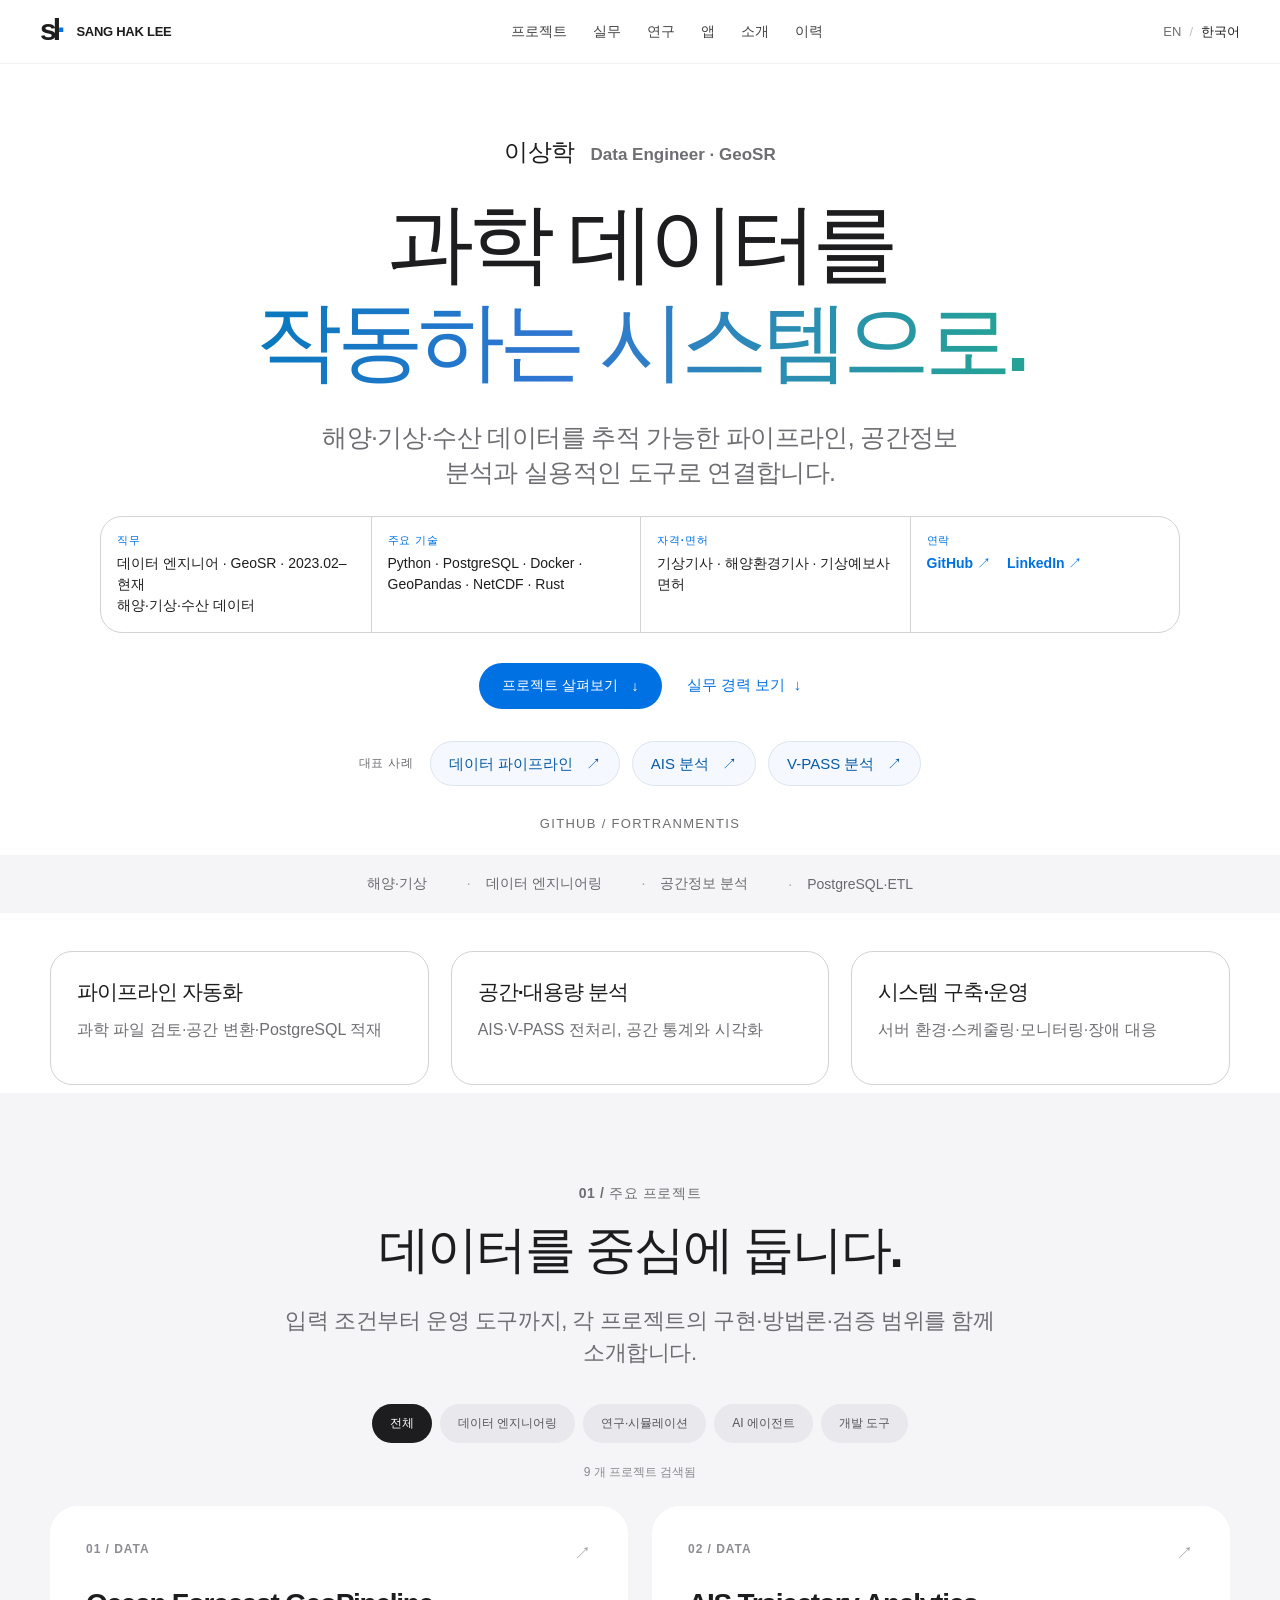
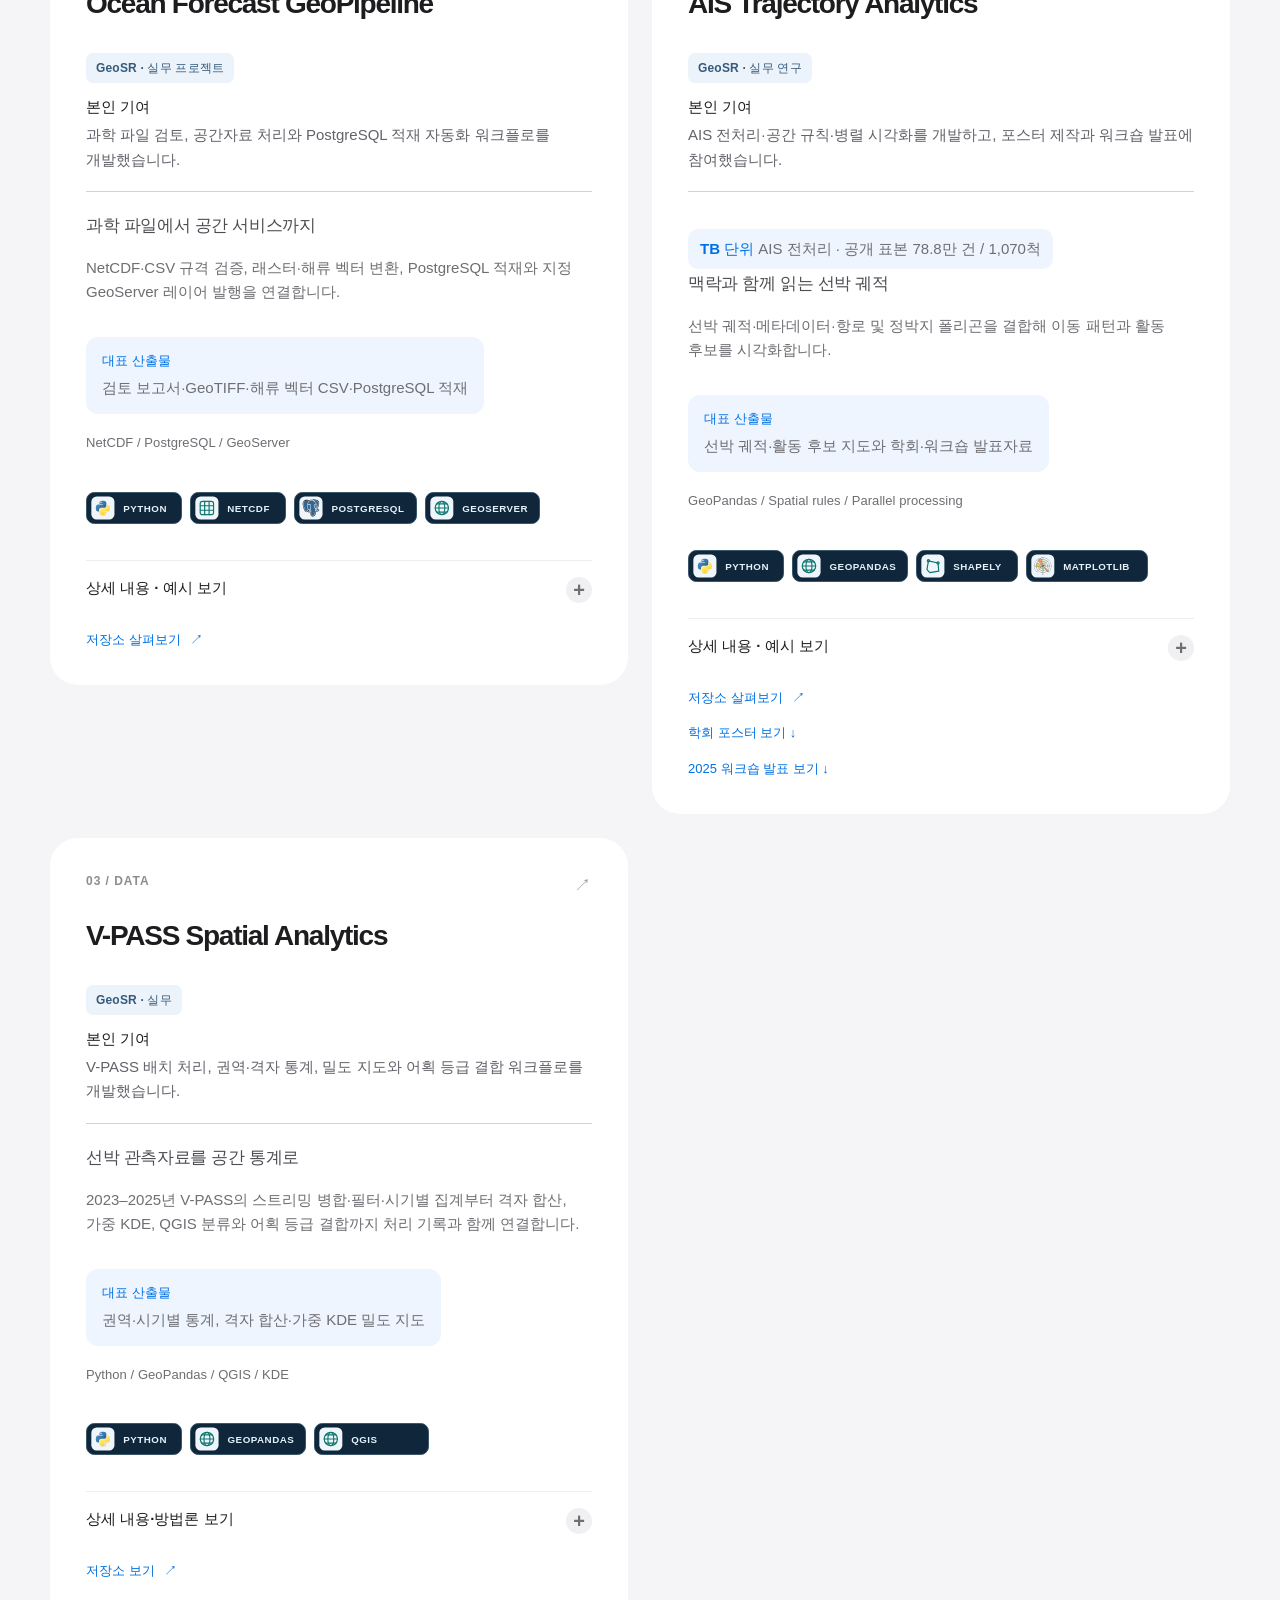
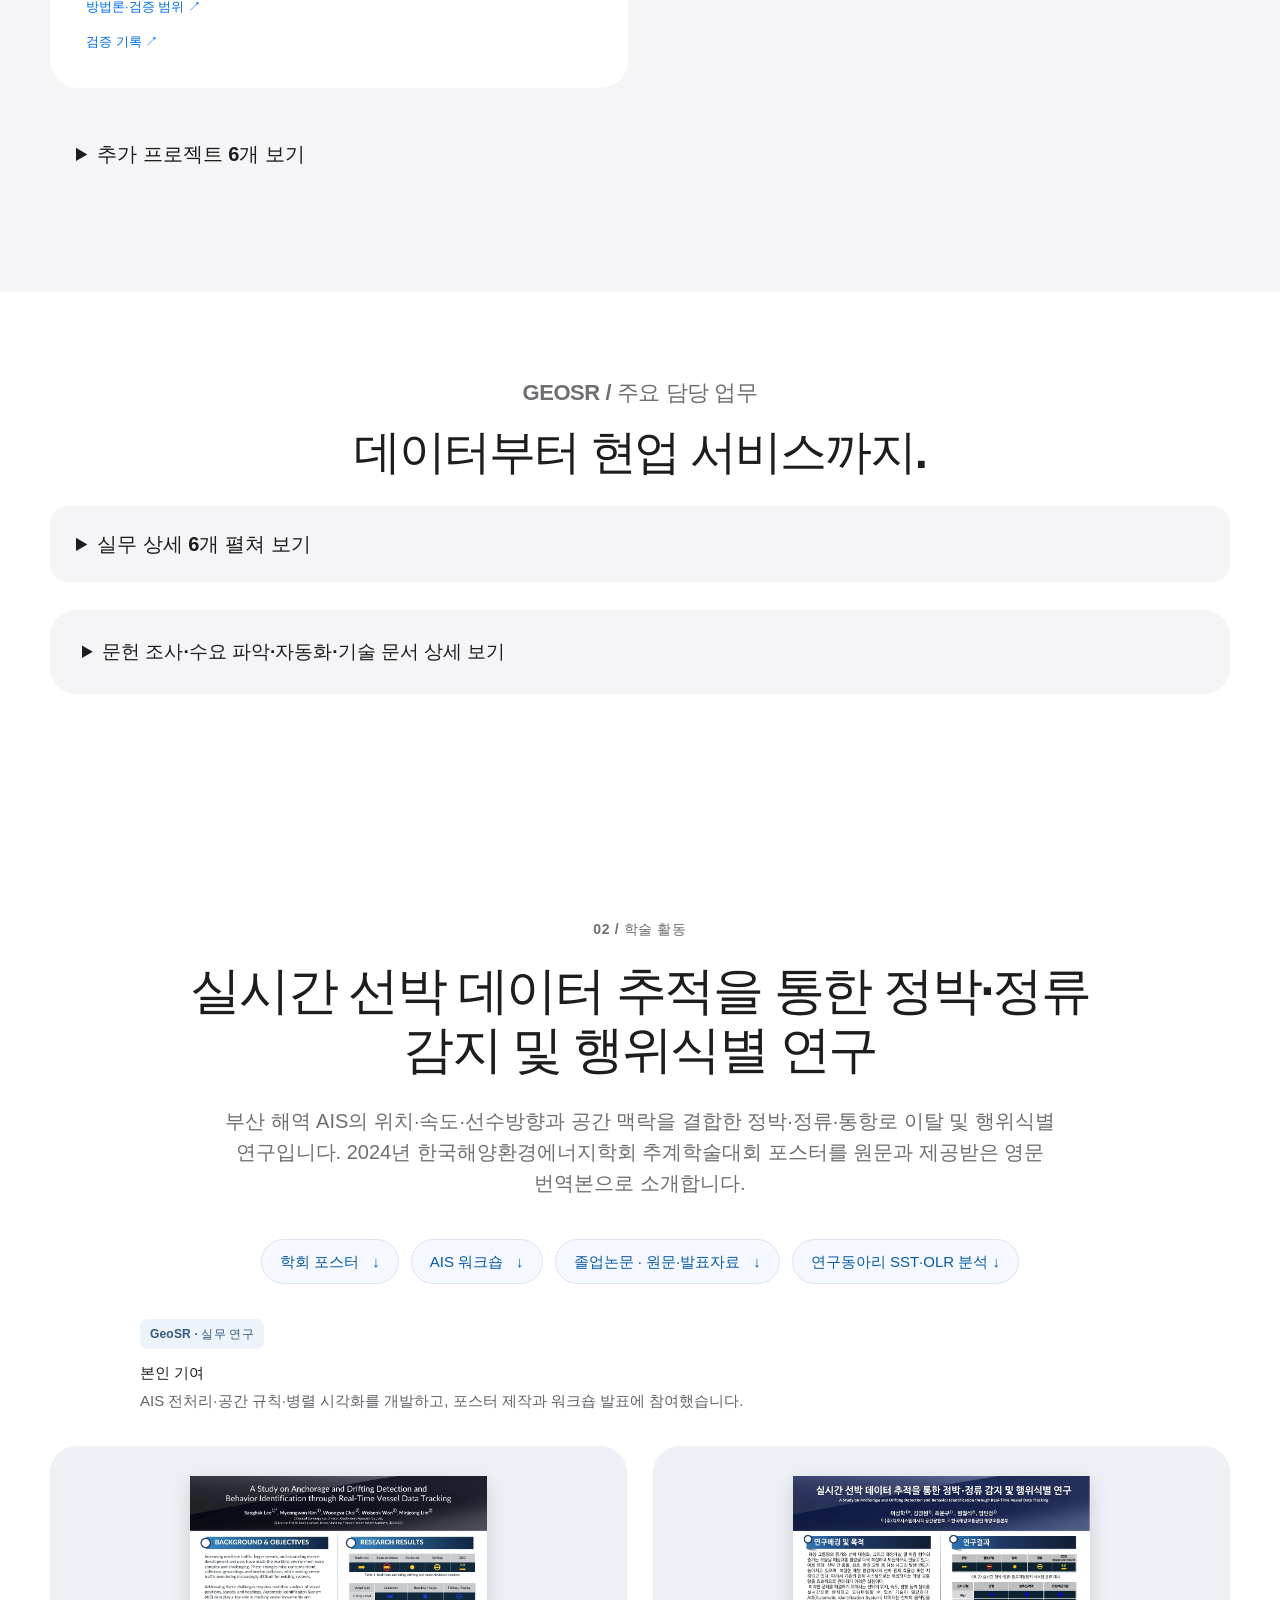
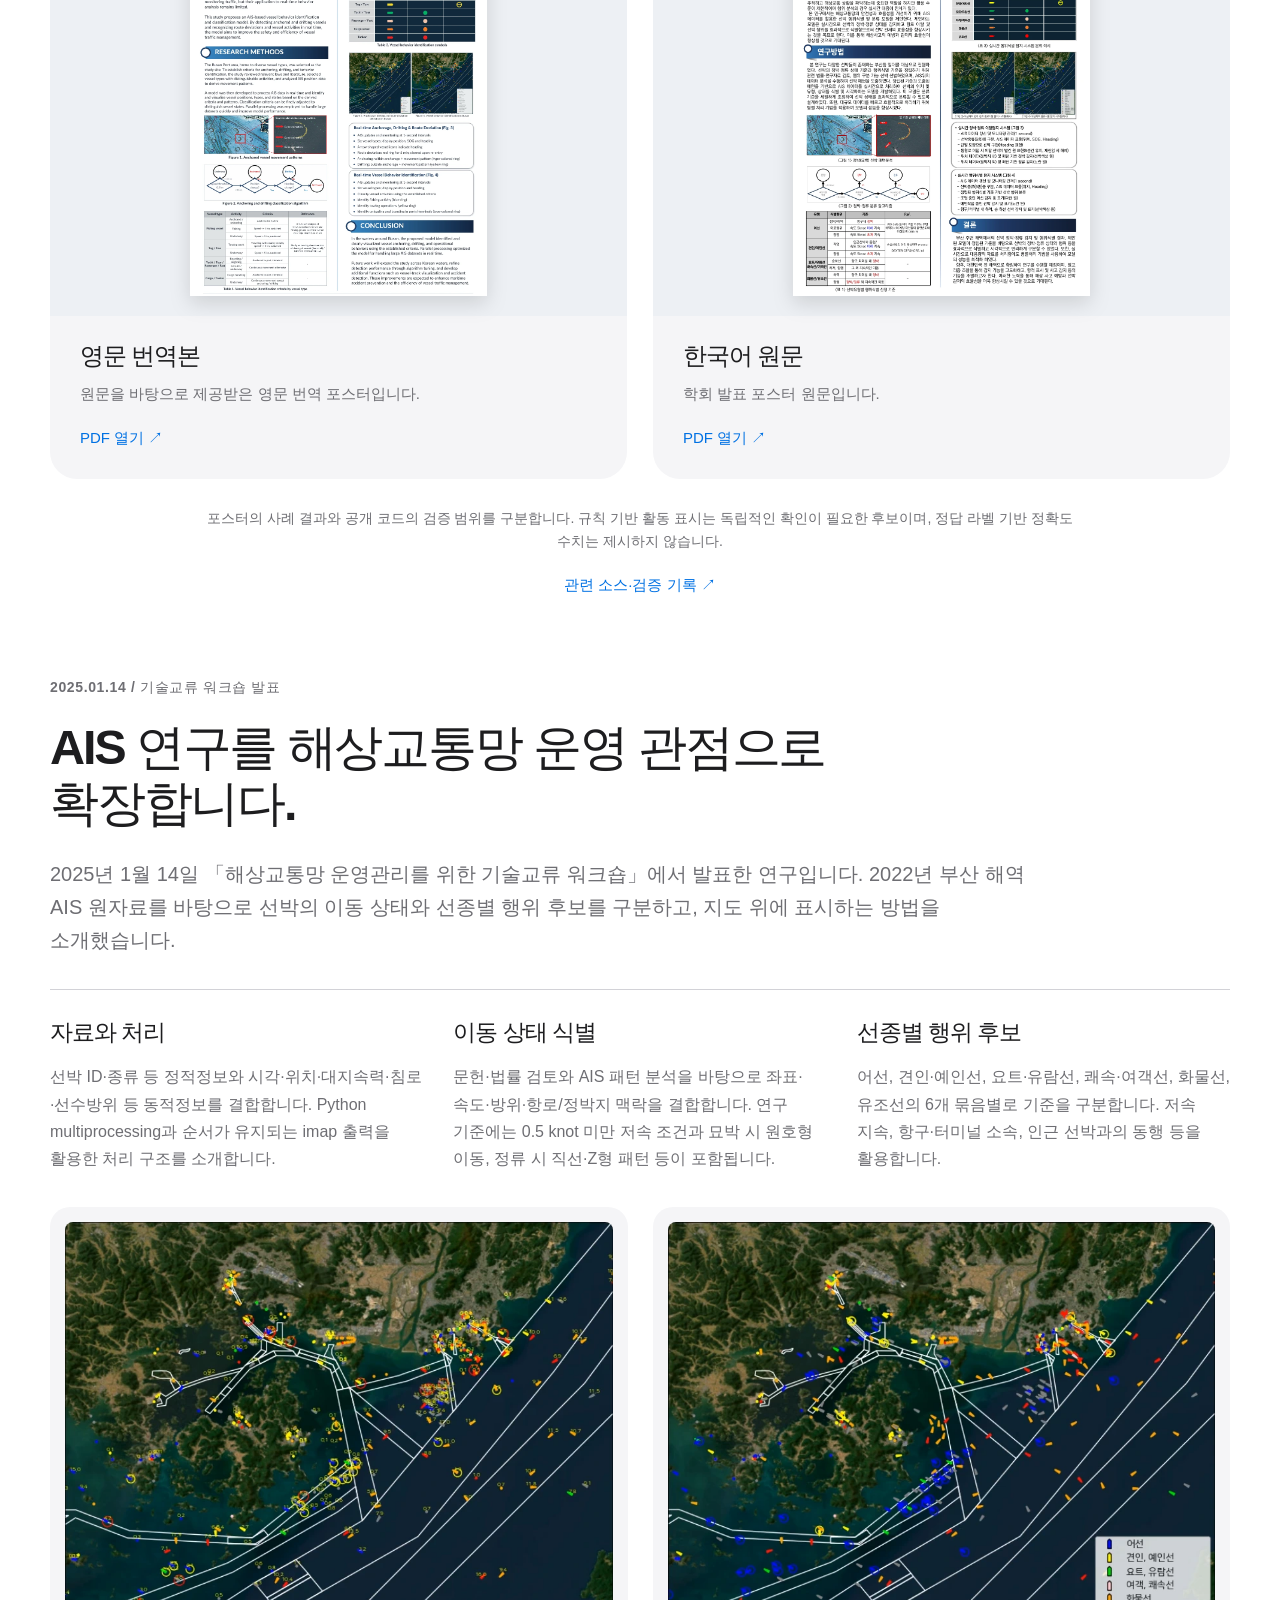
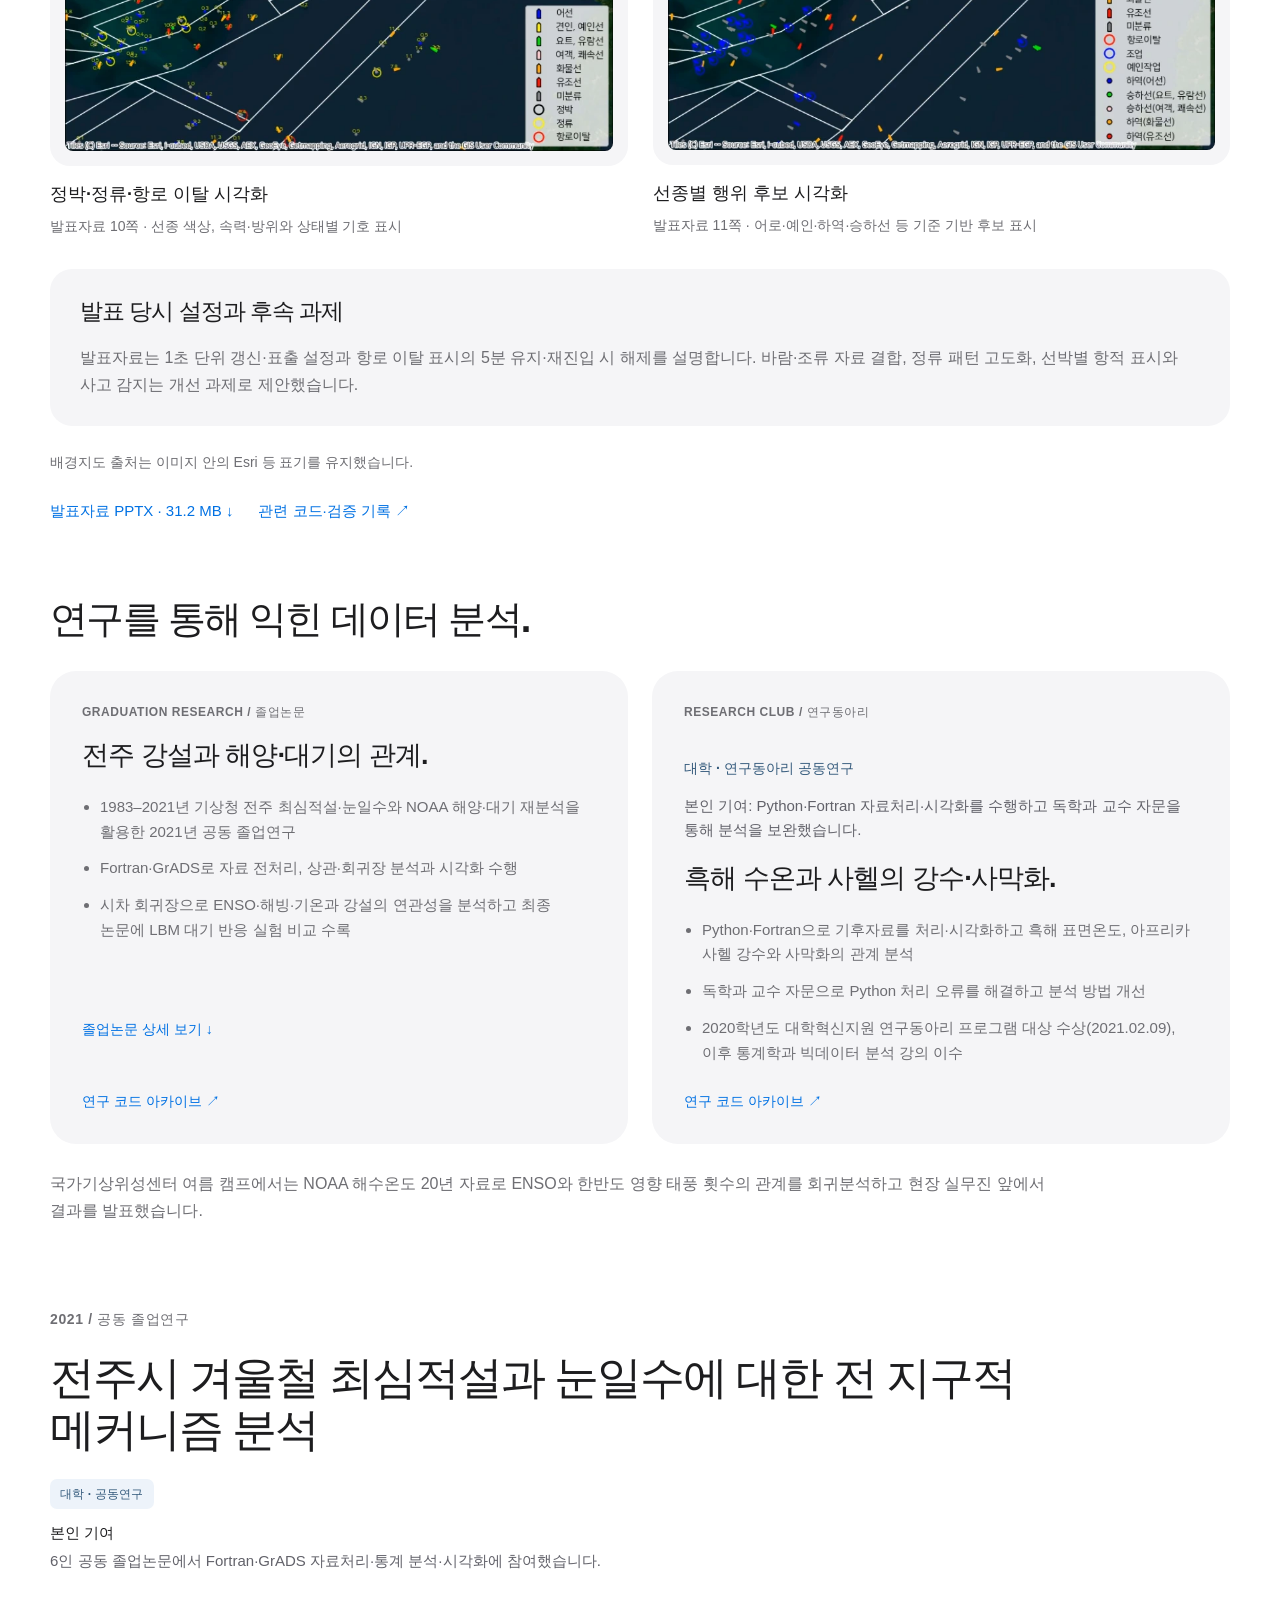
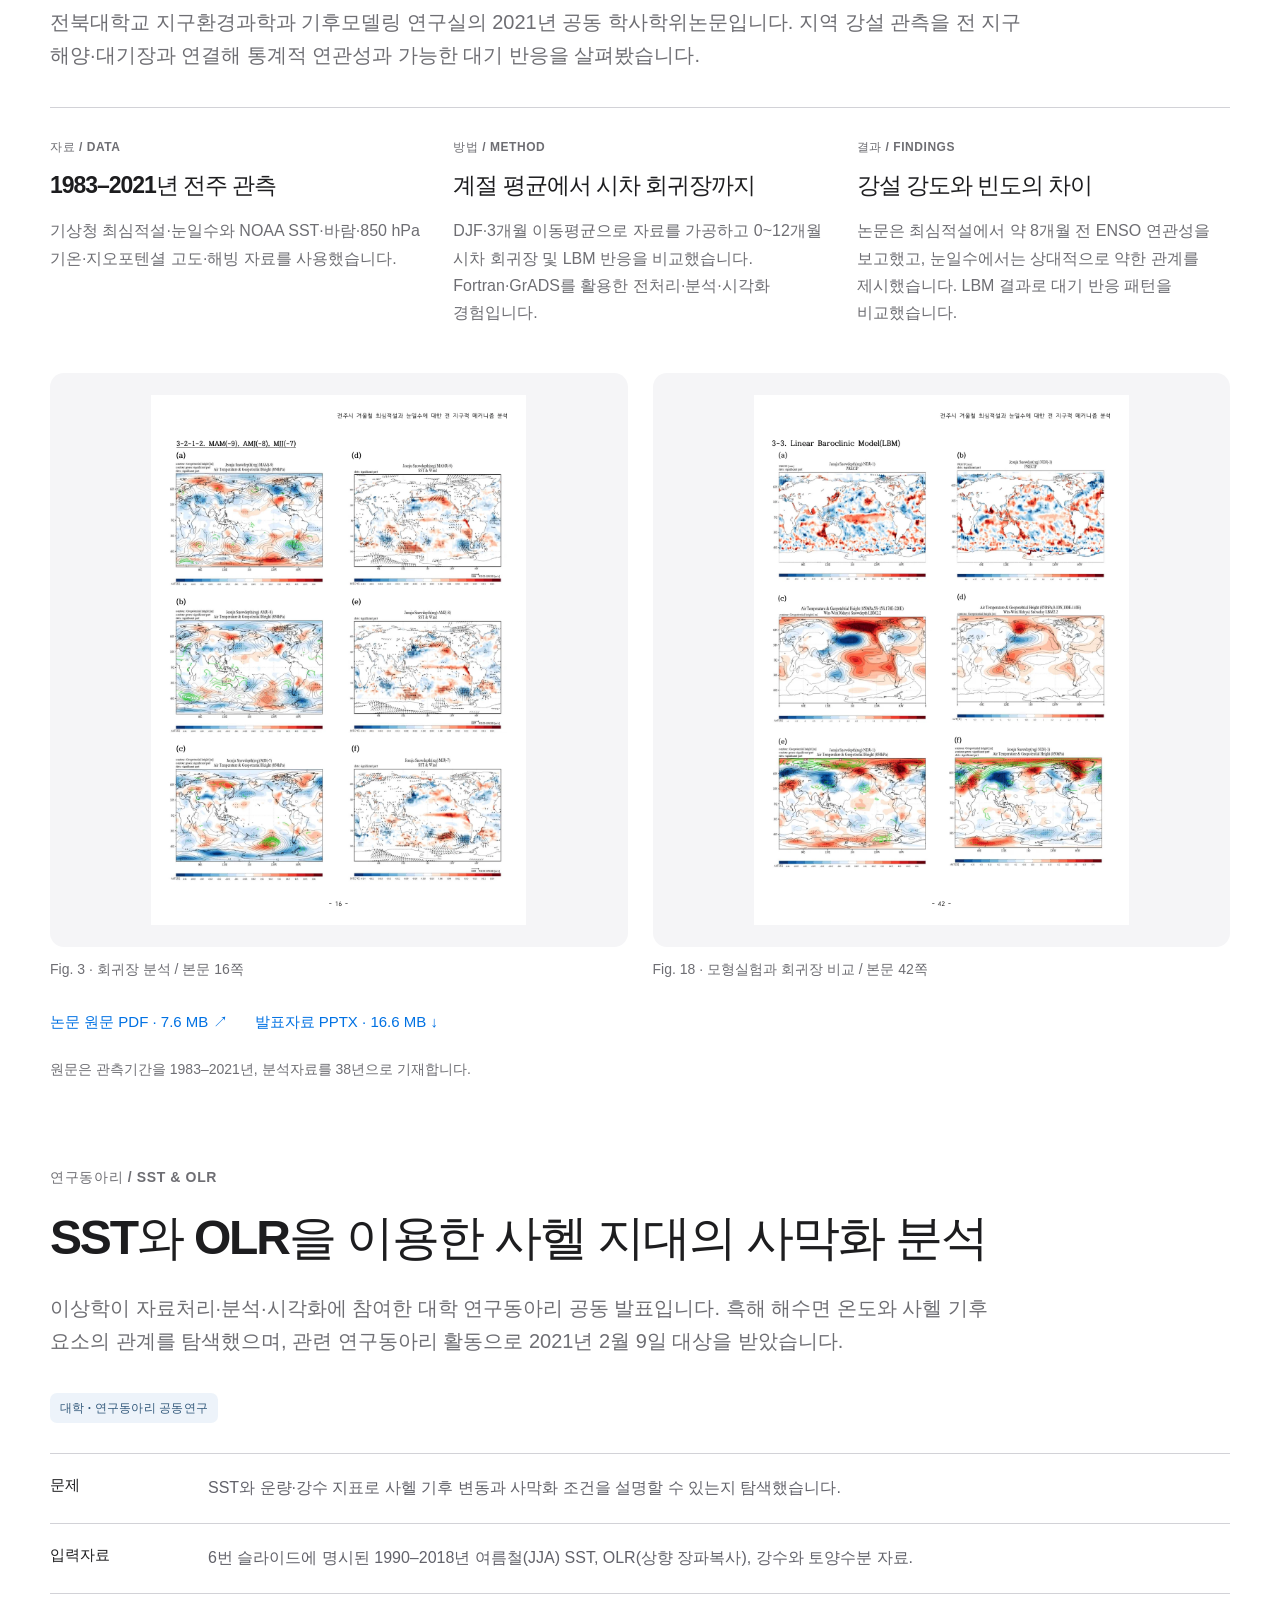
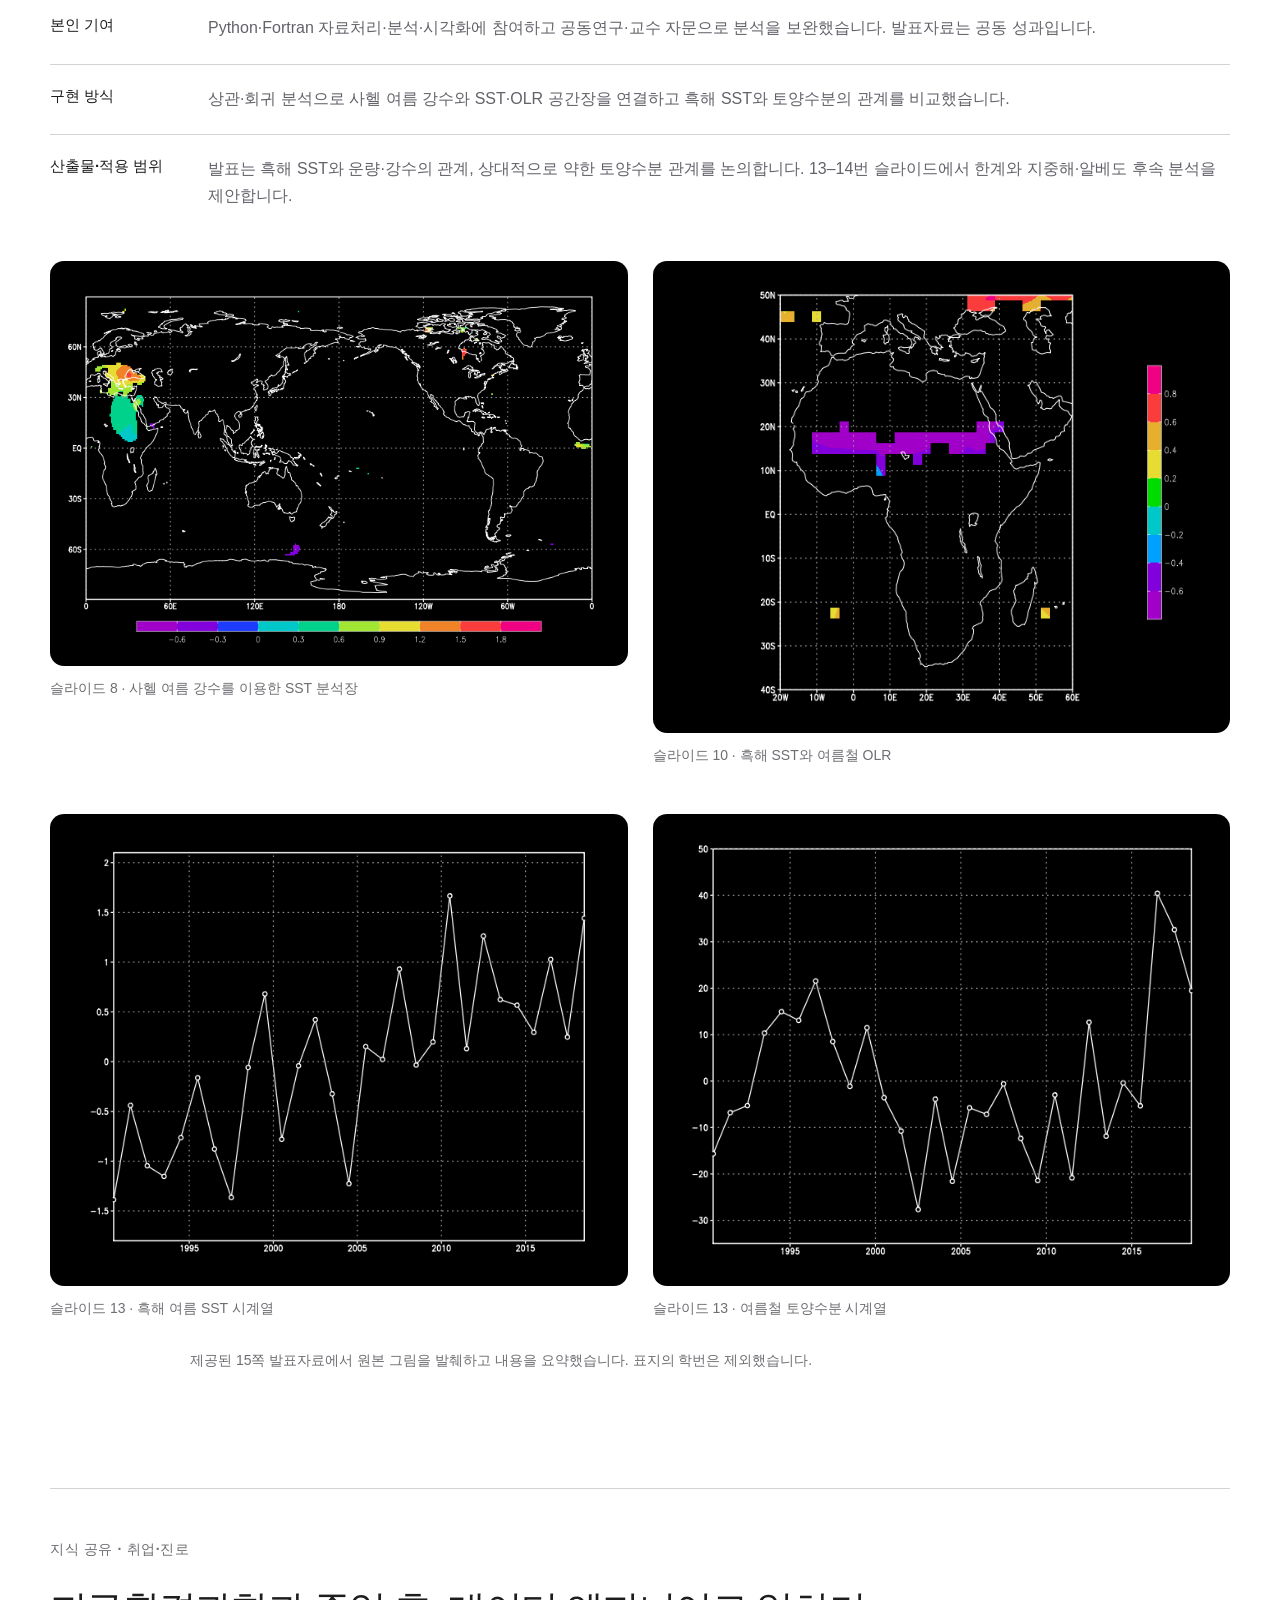
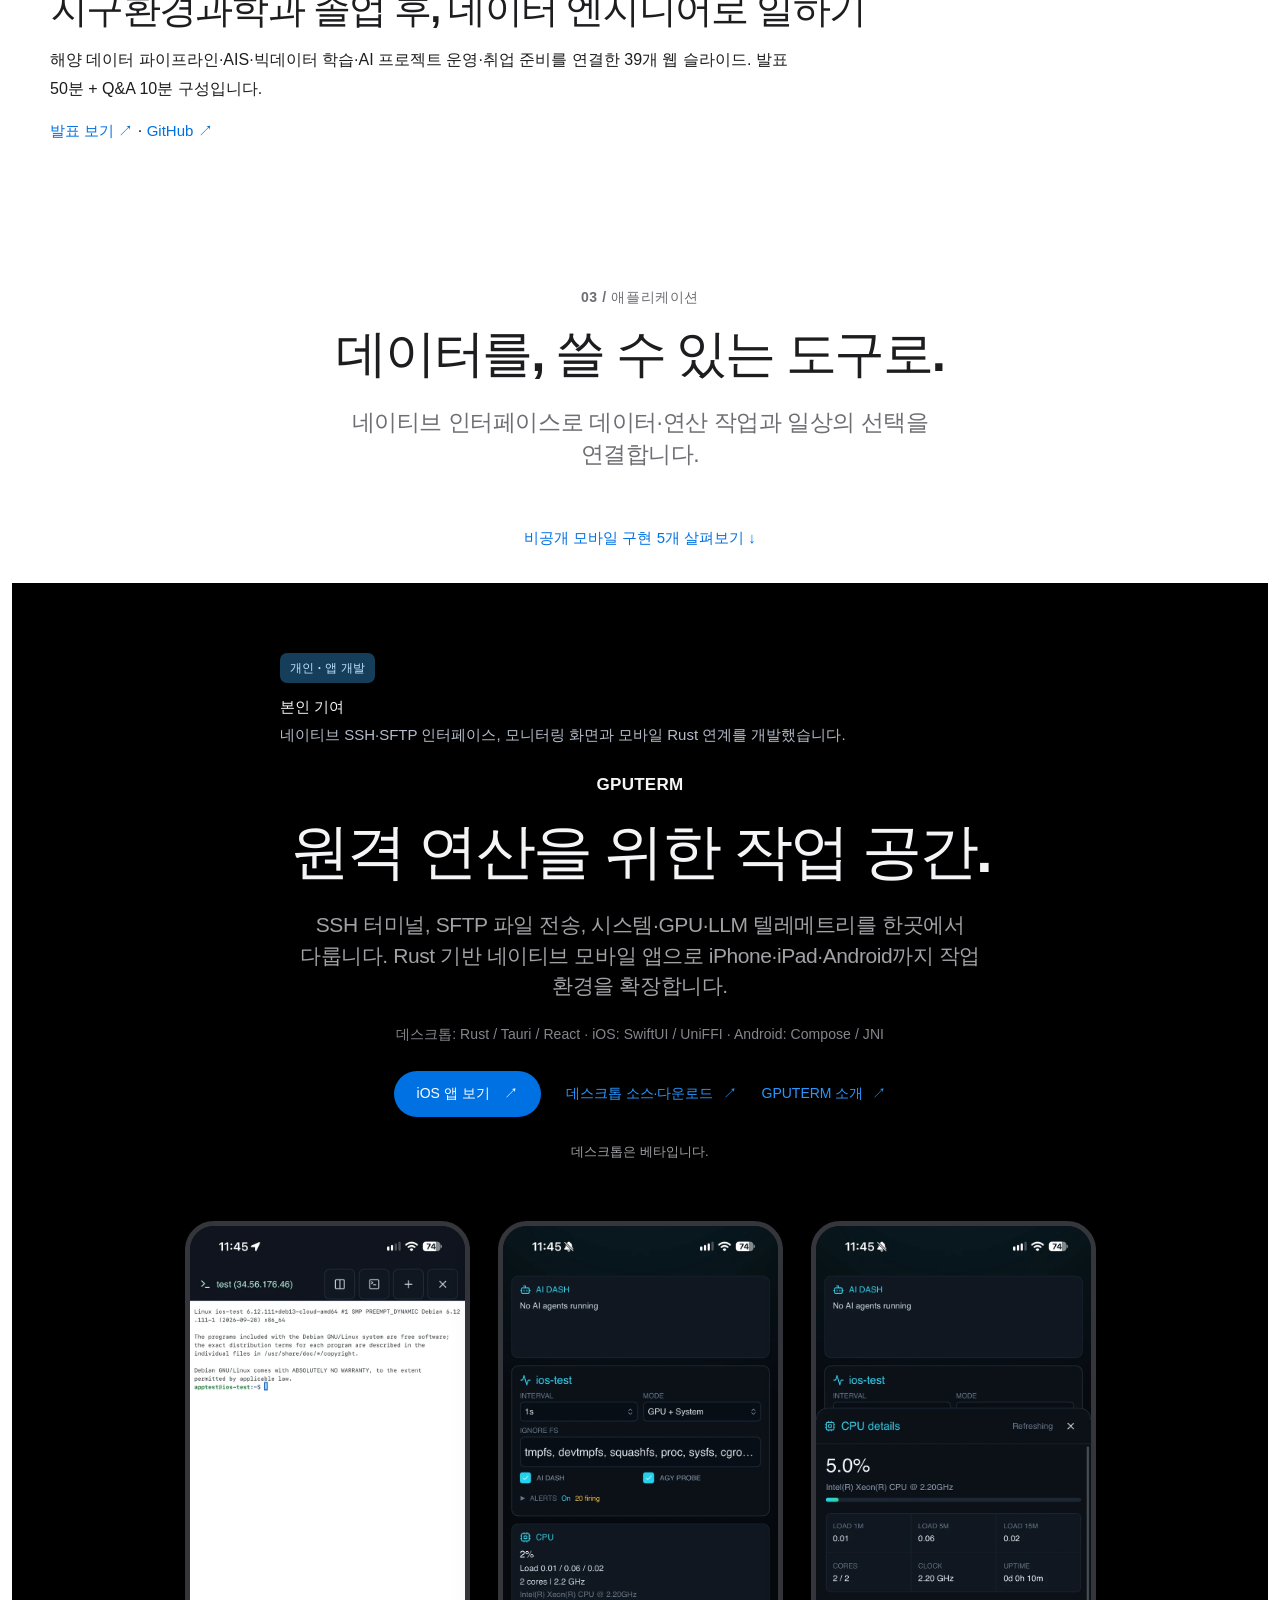
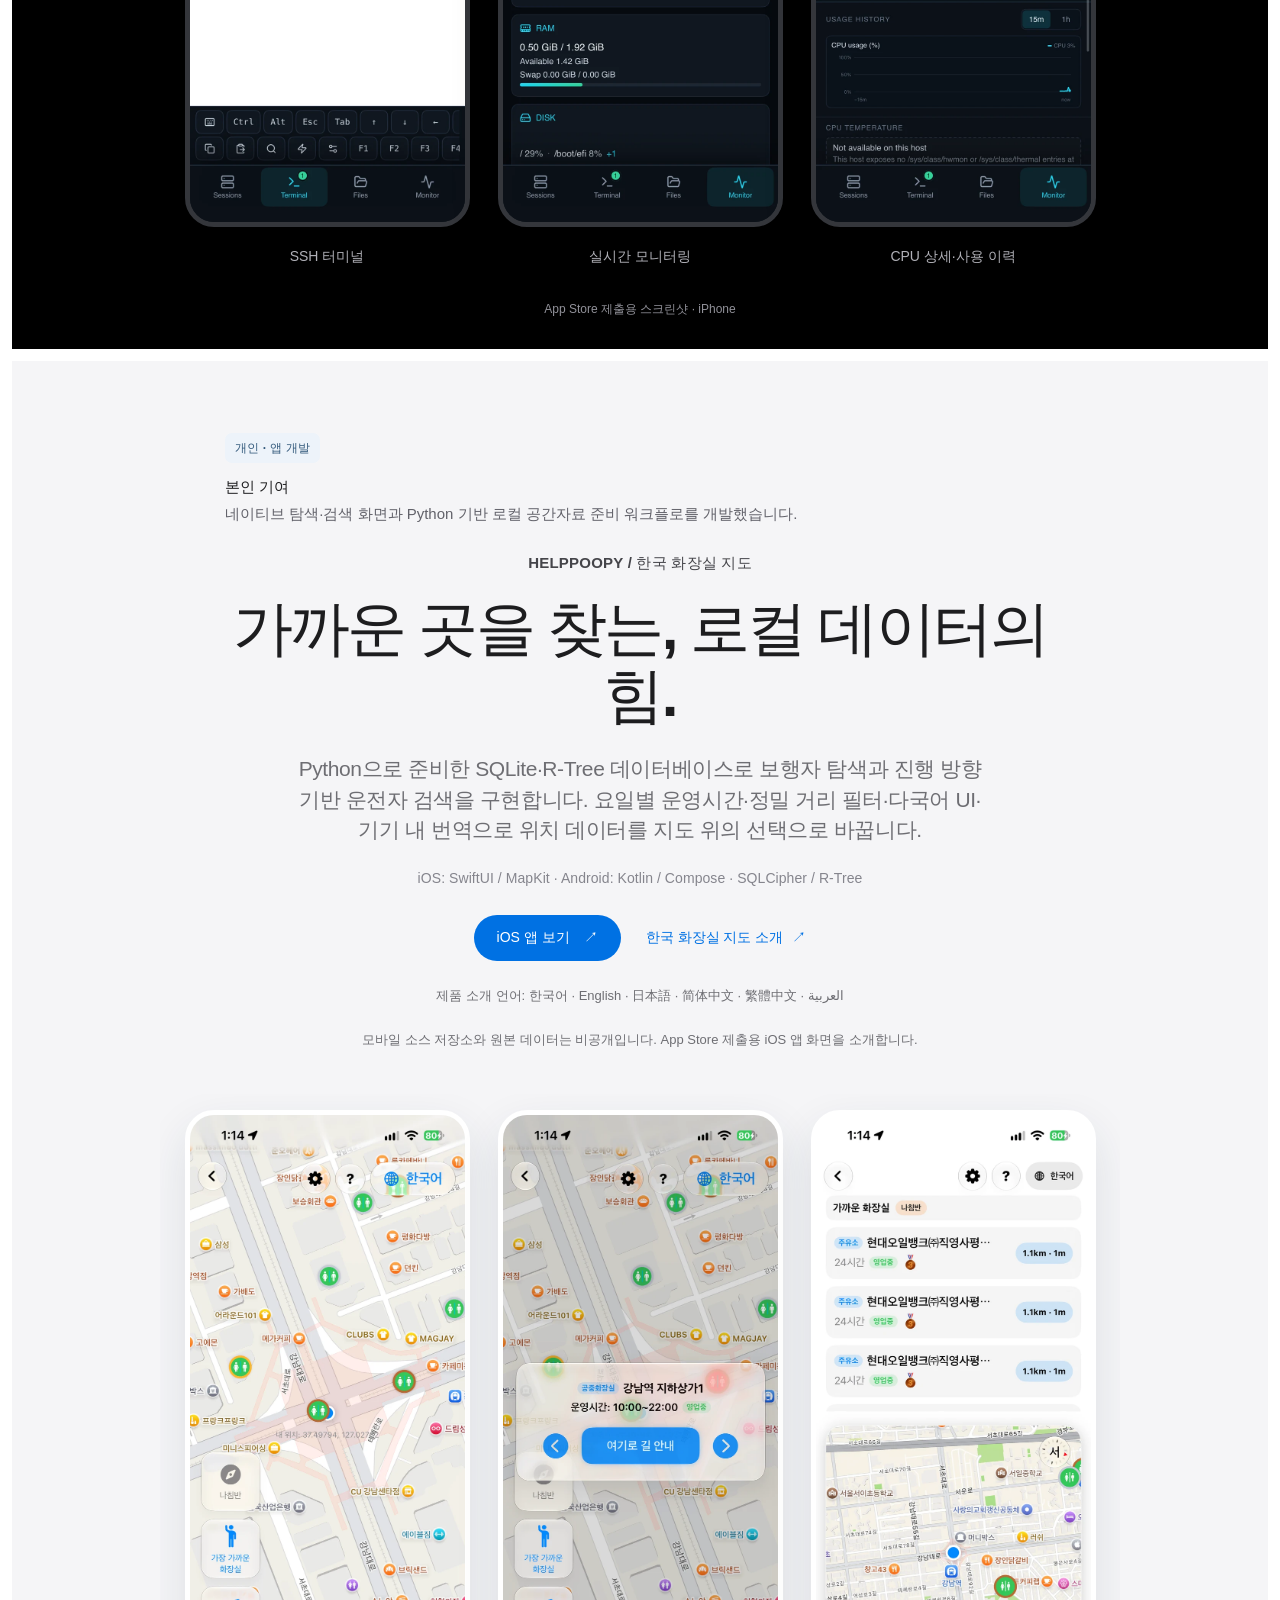
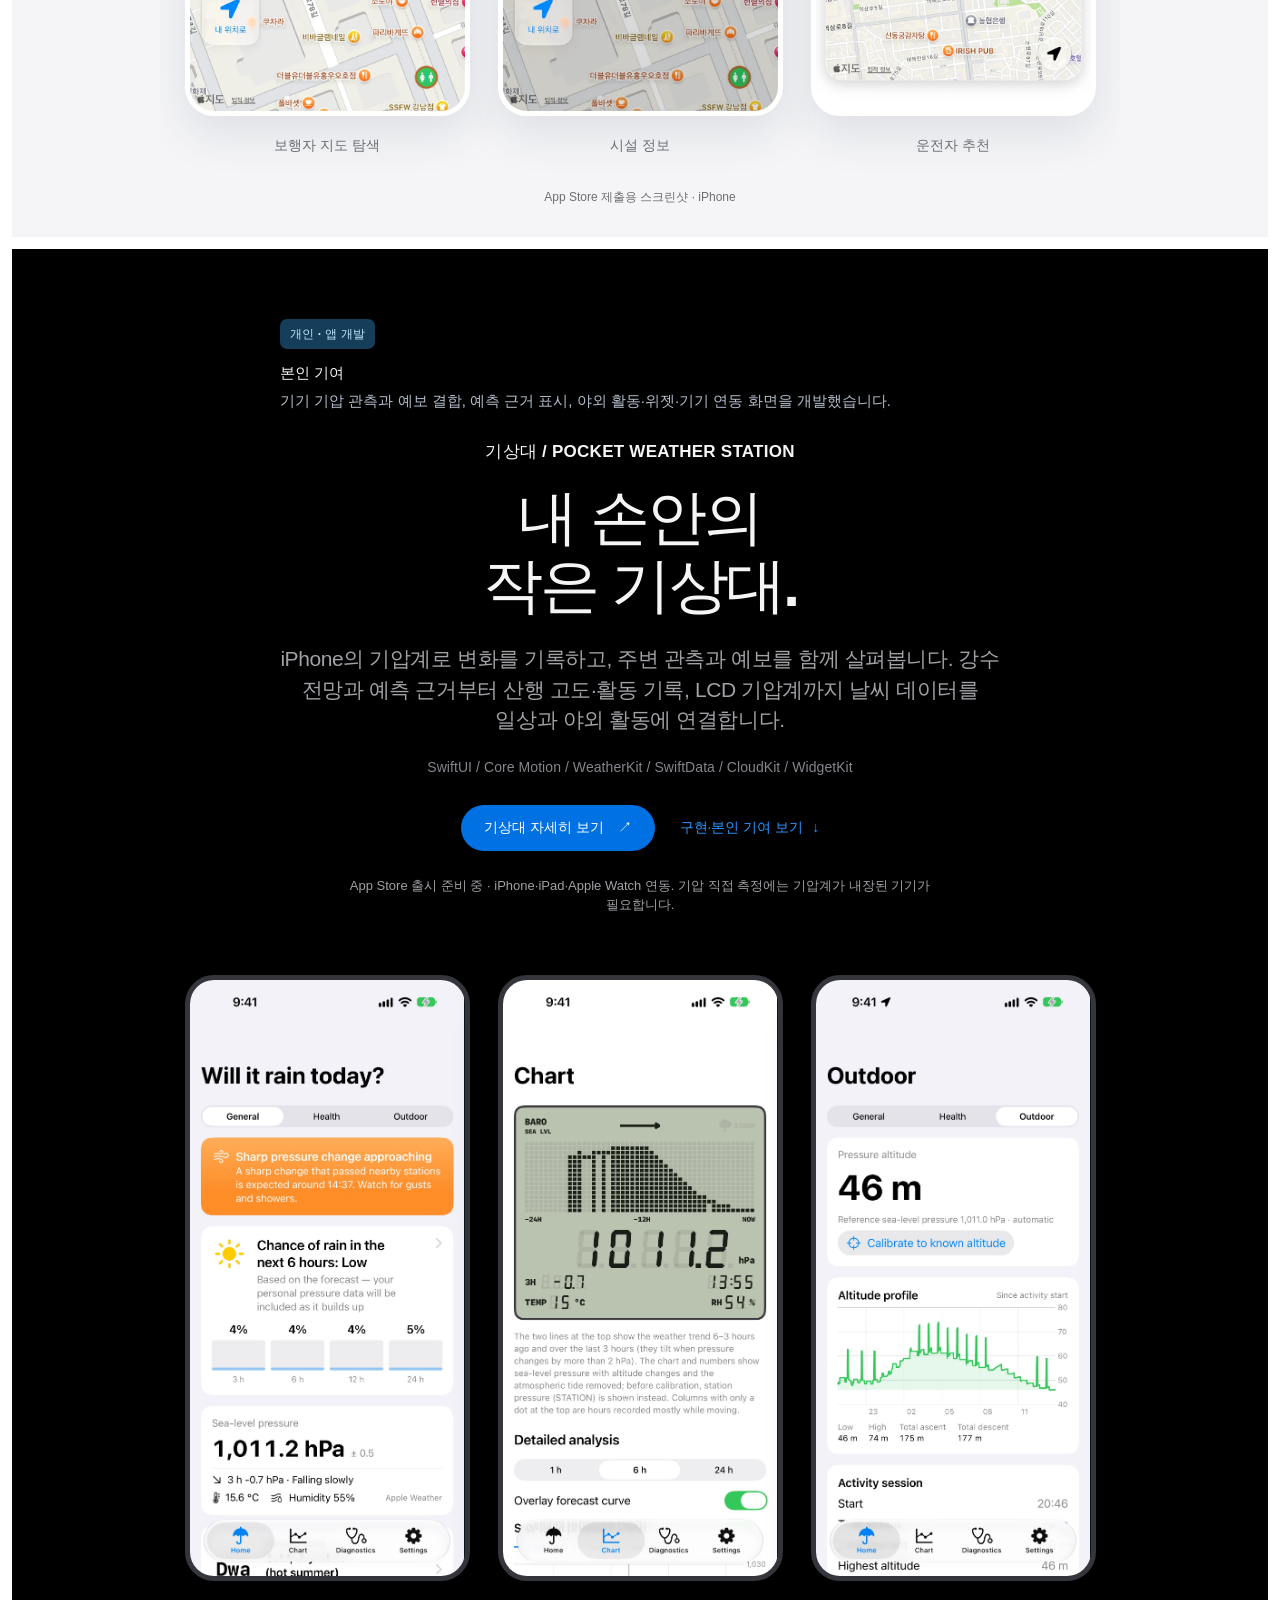
==== commit 11501183: "feat(portfolio): highlight identity and featured project outputs" ====
--- a/ko/index.html
+++ b/ko/index.html
@@ -1,8 +1,8 @@
 <!doctype html>
-<html lang="ko"><head><meta charset="utf-8"><meta name="viewport" content="width=device-width, initial-scale=1"><meta name="color-scheme" content="light"><title>이상학 — 데이터 엔지니어 · 과학 데이터 분석</title><meta name="description" content="이상학의 해양·기상 데이터 엔지니어링, 공간정보 분석, 과학 데이터 파이프라인, AI 에이전트와 네이티브 앱 포트폴리오."><link rel="canonical" href="https://fortranmentis.github.io/ko/"><link rel="alternate" hreflang="en" href="https://fortranmentis.github.io/"><link rel="alternate" hreflang="ko" href="https://fortranmentis.github.io/ko/"><link rel="alternate" hreflang="x-default" href="https://fortranmentis.github.io/"><meta property="og:type" content="website"><meta property="og:title" content="이상학 — 데이터 엔지니어 · 과학 데이터 분석"><meta property="og:description" content="이상학의 해양·기상 데이터 엔지니어링, 공간정보 분석, 과학 데이터 파이프라인, AI 에이전트와 네이티브 앱 포트폴리오."><meta property="og:url" content="https://fortranmentis.github.io/ko/"><meta property="og:image" content="https://fortranmentis.github.io/assets/social.png?v=20261027-2"><meta name="twitter:card" content="summary_large_image"><link rel="icon" href="../assets/favicon.svg" type="image/svg+xml"><link rel="stylesheet" href="../style.css?v=20261112-5"><script src="../script.js?v=20261112-4" defer></script></head>
+<html lang="ko"><head><meta charset="utf-8"><meta name="viewport" content="width=device-width, initial-scale=1"><meta name="color-scheme" content="light"><title>이상학 — 데이터 엔지니어 · 과학 데이터 분석</title><meta name="description" content="이상학의 해양·기상 데이터 엔지니어링, 공간정보 분석, 과학 데이터 파이프라인, AI 에이전트와 네이티브 앱 포트폴리오."><link rel="canonical" href="https://fortranmentis.github.io/ko/"><link rel="alternate" hreflang="en" href="https://fortranmentis.github.io/"><link rel="alternate" hreflang="ko" href="https://fortranmentis.github.io/ko/"><link rel="alternate" hreflang="x-default" href="https://fortranmentis.github.io/"><meta property="og:type" content="website"><meta property="og:title" content="이상학 — 데이터 엔지니어 · 과학 데이터 분석"><meta property="og:description" content="이상학의 해양·기상 데이터 엔지니어링, 공간정보 분석, 과학 데이터 파이프라인, AI 에이전트와 네이티브 앱 포트폴리오."><meta property="og:url" content="https://fortranmentis.github.io/ko/"><meta property="og:image" content="https://fortranmentis.github.io/assets/social.png?v=20261027-2"><meta name="twitter:card" content="summary_large_image"><link rel="icon" href="../assets/favicon.svg" type="image/svg+xml"><link rel="stylesheet" href="../style.css?v=20261112-5"><script src="../script.js?v=20261112-5" defer></script></head>
 <body><a class="skip" href="#main">본문으로 이동</a><header class="header"><a class="wordmark" href="../" aria-label="Sang Hak Lee — Home"><span class="monogram" aria-hidden="true">sl<span>·</span></span><span>SANG HAK LEE<small>DATA & SCIENTIFIC SYSTEMS</small></span></a><nav aria-label="주 메뉴"><a href="#work">프로젝트</a><a href="#career">실무</a><a href="#research">연구</a><a href="#apps">앱</a><a href="#about">소개</a><a href="#experience">이력</a></nav><div class="language" aria-label="Language"><a href="../index.html" lang="en">EN</a><span>/</span><a href="index.html" lang="ko" aria-current="page">한국어</a></div></header>
-<main id="main"><section class="hero wrap" aria-labelledby="hero-title"><div class="hero-copy"><p class="eyebrow"><span class="status-dot"></span>GEOSR · DATA ENGINEER</p><h1 id="hero-title">과학 데이터를<br><em>작동하는 시스템으로.</em></h1><p class="intro">해양·기상·수산 데이터를 추적 가능한 파이프라인, 공간정보 분석과 실용적인 도구로 연결합니다.</p><section class="summary-band hero-summary" aria-label="요약"><dl class="summary-grid"><div><dt>직무</dt><dd><strong>데이터 엔지니어</strong> · GeoSR · 2023.02–현재<br>해양·기상·수산 데이터</dd></div><div><dt>주요 기술</dt><dd>Python · PostgreSQL · Docker · GeoPandas · NetCDF · Rust</dd></div><div><dt>자격·면허</dt><dd>기상기사 · 해양환경기사 · 기상예보사 면허</dd></div><div><dt>연락</dt><dd class="summary-links"><a href="https://github.com/fortranmentis">GitHub ↗</a><a href="https://www.linkedin.com/in/sang-hak-lee-ba11a5447/">LinkedIn ↗</a></dd></div></dl></section><div class="actions"><a class="button primary" href="#work">프로젝트 살펴보기 <span aria-hidden="true">↓</span></a><a class="text-link" href="#career">실무 경력 보기 <span aria-hidden="true">↓</span></a></div><nav class="hero-cases" aria-label="대표 사례 바로가기"><span>대표 사례</span><a href="#pipeline">데이터 파이프라인 <span aria-hidden="true">↗</span></a><a href="#ais-workshop">AIS 분석 <span aria-hidden="true">↗</span></a><a href="#vpass-spatial-analytics">V-PASS 분석 <span aria-hidden="true">↗</span></a></nav><p class="hero-name">이상학 / SANG HAK LEE / FORTRANMENTIS</p></div><div class="system" role="img" aria-label="과학 데이터의 검증·변환과 공간 분석을 거쳐 도구로 연결되는 개념도"><div class="system-top"><span>데이터에서 활용까지</span><span aria-hidden="true">[ 01 — 04 ]</span></div><svg class="system-path" viewBox="0 0 480 440" preserveAspectRatio="none" aria-hidden="true"><defs><pattern id="g" width="28" height="28" patternUnits="userSpaceOnUse"><path d="M28 0H0V28" fill="none" stroke="#35555c" stroke-width=".6"/></pattern></defs><rect width="480" height="440" fill="url(#g)"/><path d="M70 100C320 30 50 335 290 305S430 250 440 390" fill="none" stroke="#487171" stroke-width="1"/><path d="M110 105L338 180 145 275 350 355" fill="none" stroke="#7fe0c8" stroke-width="2" stroke-dasharray="5 7"/></svg><div class="node n0"><span class="node-icon" aria-hidden="true">▤</span><span>과학 데이터 입력</span><small>NetCDF · CSV</small></div><div class="node n1"><span class="node-icon" aria-hidden="true">⌁</span><span>검증·변환</span><small>Python · Fortran</small></div><div class="node n2"><span class="node-icon" aria-hidden="true">⊕</span><span>공간 맥락 결합</span><small>Grid · Vector</small></div><div class="node n3"><span class="node-icon" aria-hidden="true">↗</span><span>활용 가능한 도구</span><small>API · Apps</small></div><p class="system-caption">명확한 입력. 추적 가능한 판단. 쓸 수 있는 결과.</p></div></section>
-<div class="focus-strip"><div class="wrap"><span>해양·기상</span><span>데이터 엔지니어링</span><span>공간정보 분석</span><span>PostgreSQL·ETL</span></div></div><section class="capability-section wrap" aria-label="핵심 역량"><div class="capability-grid"><article><h3>파이프라인 자동화</h3><p>과학 파일 검토·공간 변환·PostgreSQL 적재</p></article><article><h3>공간·대용량 분석</h3><p>AIS·V-PASS 전처리, 공간 통계와 시각화</p></article><article><h3>시스템 구축·운영</h3><p>서버 환경·스케줄링·모니터링·장애 대응</p></article></div></section><section id="work" class="work-section" aria-labelledby="work-title"><div class="wrap"><div class="section-heading"><div><p class="eyebrow">01 / 주요 프로젝트</p><h2 id="work-title">데이터를 중심에 둡니다.</h2></div><p>입력 조건부터 운영 도구까지, 각 프로젝트의 구현·방법론·검증 범위를 함께 소개합니다.</p></div><div class="filters" role="group" aria-label="프로젝트 분류" hidden><button type="button" data-filter="all" aria-pressed="true">전체</button><button type="button" data-filter="data" aria-pressed="false">데이터 엔지니어링</button><button type="button" data-filter="research" aria-pressed="false">연구·시뮬레이션</button><button type="button" data-filter="ai" aria-pressed="false">AI 에이전트</button><button type="button" data-filter="tools" aria-pressed="false">개발 도구</button></div><p class="result-count" aria-live="polite" data-count-label="개 프로젝트 검색됨"></p><div class="project-grid"><article id="pipeline" class="project" data-category="data"><div class="project-meta"><span>01 / DATA</span><span aria-hidden="true">↗</span></div><h3><a href="https://github.com/fortranmentis/ocean-forecast-geopipeline">Ocean Forecast GeoPipeline</a></h3><div class="project-attribution"><span class="context-label">GeoSR · 실무 프로젝트</span><p class="contribution"><strong>본인 기여</strong> 과학 파일 검토, 공간자료 처리와 PostgreSQL 적재 자동화 워크플로를 개발했습니다.</p></div><p class="project-headline">과학 파일에서 공간 서비스까지</p><p>NetCDF·CSV 규격 검증, 래스터·해류 벡터 변환, PostgreSQL 적재와 지정 GeoServer 레이어 발행을 연결합니다.</p><p class="stack">NetCDF / PostgreSQL / GeoServer</p><div class="tech-badges" aria-label="기술 스택"><img src="../assets/badges/python.svg" alt="Python" height="36" loading="lazy"><img src="../assets/badges/netcdf.svg" alt="NetCDF" height="36" loading="lazy"><img src="../assets/badges/postgresql.svg" alt="PostgreSQL" height="36" loading="lazy"><img src="../assets/badges/geoserver.svg" alt="GeoServer" height="36" loading="lazy"></div><details class="project-detail"><summary>상세 내용 · 예시 보기</summary><p class="case-context">2025.06–2026.04 · 과업 연장 기간 포함</p><div class="project-detail-body"><dl><div><dt>문제</dt><dd>반복 유입되는 과학 산출물의 수용 조건과 처리 이력을 명확히 관리해야 합니다.</dd></div><div><dt>입력자료</dt><dd>전달받은 NetCDF·CSV 파일과 운영자가 제공한 규격표.</dd></div><div><dt>본인 역할</dt><dd>과학 파일 검토, 공간자료 처리와 PostgreSQL 적재 자동화 워크플로를 개발했습니다.</dd></div><div><dt>처리·운영 방식</dt><dd>필드·차원 비교, 래스터 재격자화·재투영, U/V 기반 유속·방향 산출과 데이터베이스 갱신을 연결합니다.</dd></div><div><dt>산출물·근거</dt><dd>항목별 판정 보고서, GeoTIFF, 해류 벡터 CSV와 지정 GeoServer 레이어.</dd></div></dl></div></details><a class="text-link" href="https://github.com/fortranmentis/ocean-forecast-geopipeline">저장소 살펴보기 <span aria-hidden="true">↗</span></a></article><article class="project" data-category="data"><div class="project-meta"><span>02 / DATA</span><span aria-hidden="true">↗</span></div><h3><a href="https://github.com/fortranmentis/Busan-AIS-ship-behavior-analysis">AIS Trajectory Analytics</a></h3><div class="project-attribution"><span class="context-label">GeoSR · 실무 연구</span><p class="contribution"><strong>본인 기여</strong> AIS 전처리·공간 규칙·병렬 시각화를 개발하고, 포스터 제작과 워크숍 발표에 참여했습니다.</p></div><p class="project-metric"><strong>TB 단위</strong> AIS 전처리 · 공개 표본 78.8만 건 / 1,070척</p><p class="project-headline">맥락과 함께 읽는 선박 궤적</p><p>선박 궤적·메타데이터·항로 및 정박지 폴리곤을 결합해 이동 패턴과 활동 후보를 시각화합니다.</p><p class="stack">GeoPandas / Spatial rules / Parallel processing</p><div class="tech-badges" aria-label="기술 스택"><img src="../assets/badges/python.svg" alt="Python" height="36" loading="lazy"><img src="../assets/badges/geopandas.svg" alt="GeoPandas" height="36" loading="lazy"><img src="../assets/badges/shapely.svg" alt="Shapely" height="36" loading="lazy"><img src="../assets/badges/matplotlib.svg" alt="Matplotlib" height="36" loading="lazy"></div><details class="project-detail"><summary>상세 내용 · 예시 보기</summary><div class="project-detail-body"><dl><div><dt>문제</dt><dd>선박 활동 후보를 해석하려면 이동 궤적의 공간·시간 맥락을 함께 확인해야 합니다.</dd></div><div><dt>입력자료</dt><dd>부산 해역 과거 AIS 관측, 선박 메타데이터, 항로·정박지 폴리곤.</dd></div><div><dt>본인 역할</dt><dd>AIS 전처리·공간 규칙·병렬 시각화를 개발하고, 포스터 제작과 워크숍 발표에 참여했습니다.</dd></div><div><dt>처리·운영 방식</dt><dd>속도·선수방향·변위·공간 소속을 결합하고 시간 단위를 맞춰 이동·활동 후보를 시각화합니다.</dd></div><div><dt>산출물·근거</dt><dd>지도 기반 타임랩스와 규칙 기반 정박·정류·선박 활동 후보.</dd></div></dl><figure class="project-example"><a href="https://github.com/fortranmentis/Busan-AIS-ship-behavior-analysis#demo" target="_blank" rel="noopener"><img src="../assets/research/ais-workshop-navigation.webp" alt="부산 AIS 이동·정박 지표 예시" width="862" height="832" loading="lazy"></a><figcaption>2025 워크숍 발표자료 10쪽 · 원본 배경지도 출처 표기 유지</figcaption></figure><p class="project-boundary"><strong>해석 범위</strong> 규칙 기반 활동 후보는 독립적인 확인이 필요합니다.</p></div></details><a class="text-link" href="https://github.com/fortranmentis/Busan-AIS-ship-behavior-analysis">저장소 살펴보기 <span aria-hidden="true">↗</span></a><a class="text-link poster-project-link" href="#research">학회 포스터 보기 ↓</a><a class="text-link poster-project-link" href="#ais-workshop">2025 워크숍 발표 보기 ↓</a></article><article id="vpass-spatial-analytics" class="project" data-category="data"><div class="project-meta"><span>03 / DATA</span><span aria-hidden="true">↗</span></div><h3><a href="https://github.com/fortranmentis/vpass-spatial-analytic">V-PASS Spatial Analytics</a></h3><div class="project-attribution"><span class="context-label">GeoSR · 실무</span><p class="contribution"><strong>본인 기여</strong> V-PASS 배치 처리, 권역·격자 통계, 밀도 지도와 어획 등급 결합 워크플로를 개발했습니다.</p></div><p class="project-headline">선박 관측자료를 공간 통계로</p><p>2023–2025년 V-PASS의 스트리밍 병합·필터·시기별 집계부터 격자 합산, 가중 KDE, QGIS 분류와 어획 등급 결합까지 처리 기록과 함께 연결합니다.</p><p class="stack">Python / GeoPandas / QGIS / KDE</p><div class="tech-badges" aria-label="기술 스택"><img src="../assets/badges/python.svg" alt="Python" height="36" loading="lazy"><img src="../assets/badges/geopandas.svg" alt="GeoPandas" height="36" loading="lazy"><img src="../assets/badges/qgis.svg" alt="QGIS" height="36" loading="lazy"></div><details class="project-detail"><summary>상세 내용·방법론 보기</summary><div class="project-detail-body"><dl><div><dt>문제</dt><dd>반복적으로 들어오는 선박 관측자료를 명시적인 집계·제외 기준이 있는 수산 분야 공간 통계로 연결합니다.</dd></div><div><dt>입력자료</dt><dd>별도로 준비하는 2023–2025년 V-PASS 자료, 선박 ID 목록, 권역 경계·기준 격자와 기존 어획 등급.</dd></div><div><dt>본인 역할</dt><dd>자료 준비, 시기·권역별 통계, 격자 합산·밀도 분석과 등급 결합을 위한 배치·공간 처리 워크플로를 개발했습니다.</dd></div><div><dt>처리·운영 방식</dt><dd>연도별 스트리밍 병합과 명시적인 속력·선박 ID 필터, 월·연속 계절 집계, 권역별 격자 처리와 count 합산, 가중 Quartic KDE, 비교 범위를 정한 QGIS 공통 구간 표현을 적용합니다.</dd></div><div><dt>산출물·근거</dt><dd>제외 자료·격자 배정·집계량 대사 보고서, 공간 레이어·표현 스타일과 어획 등급 결합 결과. 공개 저장소에서 코드·자료 규격·방법론·검증 기록을 확인할 수 있습니다.</dd></div></dl></div></details><a class="text-link" href="https://github.com/fortranmentis/vpass-spatial-analytic">저장소 보기 <span aria-hidden="true">↗</span></a><a class="text-link poster-project-link" href="https://github.com/fortranmentis/vpass-spatial-analytic/blob/main/docs/METHODOLOGY.md">방법론·검증 범위 ↗</a><a class="text-link poster-project-link" href="https://github.com/fortranmentis/vpass-spatial-analytic/blob/main/docs/VALIDATION.md">검증 기록 ↗</a></article></div><details class="additional-projects"><summary>추가 프로젝트 6개 보기</summary><div class="project-grid"><article class="project" data-category="research"><div class="project-meta"><span>04 / RESEARCH</span><span aria-hidden="true">↗</span></div><h3><a href="https://github.com/fortranmentis/climate-variability-analysis_Jeonbuk-National-University">Climate Variability Analysis</a></h3><div class="project-attribution"><span class="context-label">대학 · 공동연구</span><p class="contribution"><strong>본인 기여</strong> 6인 공동 졸업논문에서 Fortran·GrADS 자료처리·통계 분석·시각화에 참여했습니다.</p></div><p class="project-headline">강설·해양·대기의 통계적 관계</p><p>회귀·합성·EOF·시계열 기법으로 강설, 해수면 온도, 대기 순환과 해빙을 살펴본 연구·수업 자료입니다.</p><p class="stack">Fortran / GrADS / MATLAB</p><div class="tech-badges" aria-label="기술 스택"><img src="../assets/badges/fortran.svg" alt="Fortran" height="36" loading="lazy"><img src="../assets/badges/grads.svg" alt="GrADS" height="36" loading="lazy"><img src="../assets/badges/matlab.svg" alt="MATLAB" height="36" loading="lazy"></div><details class="project-detail"><summary>상세 내용 · 예시 보기</summary><div class="project-detail-body"><dl><div><dt>문제</dt><dd>전주 겨울철 적설과 전 지구 해양·대기 조건의 연관성을 분석합니다.</dd></div><div><dt>입력자료</dt><dd>전주시 강설 관측과 NOAA 해양·대기 재분석 자료.</dd></div><div><dt>본인 역할</dt><dd>6인 공동 졸업논문에서 Fortran·GrADS 자료처리·통계 분석·시각화에 참여했습니다.</dd></div><div><dt>처리·운영 방식</dt><dd>계절 평균과 시차 회귀로 겨울철 적설의 연관성을 분석했습니다. 다른 수업 분석은 별도 아카이브입니다.</dd></div><div><dt>산출물·근거</dt><dd>연구 지도·시계열 및 2021년 공동 졸업논문.</dd></div></dl><figure class="project-example"><a href="#thesis" target="_blank" rel="noopener"><img src="../assets/research/thesis-regression.webp" alt="졸업논문 시차 회귀장 예시" width="1062" height="1500" loading="lazy"></a><figcaption>2021 공동 졸업논문 · Fig. 3</figcaption></figure></div></details><a class="text-link" href="https://github.com/fortranmentis/climate-variability-analysis_Jeonbuk-National-University">저장소 살펴보기 <span aria-hidden="true">↗</span></a></article><article class="project" data-category="data"><div class="project-meta"><span>05 / DATA</span><span aria-hidden="true">↗</span></div><h3><a href="https://github.com/fortranmentis/multi-model-grid-validator">Multi-Model Grid Validator</a></h3><div class="project-attribution"><span class="context-label">GeoSR · 실무 프로젝트</span><p class="contribution"><strong>본인 기여</strong> 서비스 지점 검토를 위한 유효 모델 격자 매칭과 NetCDF 공간분포 점검을 자동화했습니다.</p></div><p class="project-headline">조건을 충족하는 모델 격자 탐색</p><p>명시적인 값 조건과 병렬 탐색으로 해양·파랑·대기 모델에서 서비스 지점에 가까운 유효 격자를 매칭합니다.</p><p class="stack">Python / NetCDF / Multiprocessing</p><div class="tech-badges" aria-label="기술 스택"><img src="../assets/badges/python.svg" alt="Python" height="36" loading="lazy"><img src="../assets/badges/numpy.svg" alt="NumPy" height="36" loading="lazy"><img src="../assets/badges/netcdf.svg" alt="NetCDF" height="36" loading="lazy"></div><details class="project-detail"><summary>상세 내용 · 예시 보기</summary><div class="project-detail-body"><dl><div><dt>문제</dt><dd>서비스 지점과 명시된 자료 조건을 만족하는 모델 격자를 연결해야 합니다.</dd></div><div><dt>입력자료</dt><dd>Excel 서비스 지점 좌표와 해양·파랑·대기 NetCDF 격자.</dd></div><div><dt>본인 역할</dt><dd>서비스 지점 검토를 위한 유효 모델 격자 매칭과 NetCDF 공간분포 점검을 자동화했습니다.</dd></div><div><dt>처리·운영 방식</dt><dd>40 km 이내에서 탐색하고 비WRF 모델은 최대 첫 20개 시점의 값을 검사합니다. WRF는 좌표로 매칭합니다.</dd></div><div><dt>산출물·근거</dt><dd>가장 가까운 유효 격자의 인덱스와 첫 시점 표본값을 담은 CSV.</dd></div></dl></div></details><a class="text-link" href="https://github.com/fortranmentis/multi-model-grid-validator">저장소 살펴보기 <span aria-hidden="true">↗</span></a></article><article class="project" data-category="data"><div class="project-meta"><span>06 / DATA</span><span aria-hidden="true">↗</span></div><h3><a href="https://github.com/fortranmentis/marine-forecast-index-stats">Marine Forecast Index Stats</a></h3><div class="project-attribution"><span class="context-label">GeoSR · 실무 프로젝트</span><p class="contribution"><strong>본인 기여</strong> 예측·서비스 산출물 비교 계산과 정기 예보지수 통계 보고를 개발·수행했습니다.</p></div><p class="project-headline">예보 산출물의 변화를 명료하게</p><p>서비스·예측 산출물을 비교하고 지수 변경·특보 차이·특이사항 발생일을 Excel·CSV·HTML로 요약합니다.</p><p class="stack">Python / pandas / Analytical reporting</p><div class="tech-badges" aria-label="기술 스택"><img src="../assets/badges/python.svg" alt="Python" height="36" loading="lazy"><img src="../assets/badges/pandas.svg" alt="pandas" height="36" loading="lazy"></div><details class="project-detail"><summary>상세 내용 · 예시 보기</summary><div class="project-detail-body"><dl><div><dt>문제</dt><dd>예측·서비스 자료의 변화를 일관된 집계 기준과 보고 형식으로 정리해야 합니다.</dd></div><div><dt>입력자료</dt><dd>해양 활동별 서비스·예측 예보지수 Excel 자료 쌍.</dd></div><div><dt>본인 역할</dt><dd>예측·서비스 산출물 비교 계산과 정기 예보지수 통계 보고를 개발·수행했습니다.</dd></div><div><dt>처리·운영 방식</dt><dd>지수 변경·모델 요소·특보 차이를 비교하고 활동별 집계 단위와 분모를 적용합니다.</dd></div><div><dt>산출물·근거</dt><dd>예보 변경 검토와 정기 보고를 위한 Excel·CSV·HTML 요약표.</dd></div></dl></div></details><a class="text-link" href="https://github.com/fortranmentis/marine-forecast-index-stats">저장소 살펴보기 <span aria-hidden="true">↗</span></a></article><article class="project" data-category="ai"><div class="project-meta"><span>07 / AI</span><span aria-hidden="true">↗</span></div><h3><a href="https://github.com/fortranmentis/marine-travel-AI-agent">Marine Travel AI Agent · 바다결</a></h3><div class="project-attribution"><span class="context-label">GeoSR · 사내 기술개발</span><p class="contribution"><strong>본인 기여</strong> 공공데이터 연계, 타입 검증 도구와 근거를 확인할 수 있는 일정 규칙을 개발했습니다.</p></div><p class="project-headline">공공데이터에서 검토 가능한 여행 초안으로</p><p>8개 타입 검증 도구로 관광·해양·기상·교통 근거를 연결합니다. 전국 29개 예보 연계 범위의 1~3일 차량·도보 초안을 지원합니다.</p><p class="stack">Python / FastAPI / Ollama / LangGraph</p><div class="tech-badges" aria-label="Technology stack"><img src="../assets/badges/langgraph.svg" alt="langgraph" height="36" loading="lazy"><img src="../assets/badges/n8n.svg" alt="n8n" height="36" loading="lazy"><img src="../assets/badges/langfuse.svg" alt="langfuse" height="36" loading="lazy"><img src="../assets/badges/cytoscape.svg" alt="cytoscape" height="36" loading="lazy"><img src="../assets/badges/sqlite.svg" alt="sqlite" height="36" loading="lazy"><img src="../assets/badges/docker.svg" alt="docker" height="36" loading="lazy"></div><details class="project-detail"><summary>상세 내용 · 예시 보기</summary><div class="project-detail-body"><dl><div><dt>문제</dt><dd>여러 출처의 시각 정보와 접근 조건을 확인할 수 있는 여행 초안이 필요합니다.</dd></div><div><dt>입력자료</dt><dd>TourAPI 관광자료, 해양예보, 기상·교통 참고정보.</dd></div><div><dt>본인 역할</dt><dd>공공데이터 연계, 타입 검증 도구와 근거를 확인할 수 있는 일정 규칙을 개발했습니다.</dd></div><div><dt>처리·운영 방식</dt><dd>v0.9: LangGraph의 생성 → 검증 → 사용자 선택 → 재검토 → 완료 흐름을 Python 규칙 엔진과 연결했습니다. 최대 2회 재검토·고정 예약 유지, SQLite 체크포인트와 버전별 계획 복구, n8n 자료 수집, Cytoscape·Langfuse 실행 추적을 제공합니다.</dd></div><div><dt>산출물·근거</dt><dd>1~3일 여행 초안, 지도, 방문지 교체와 PDF 내보내기.</dd></div></dl><figure class="project-example"><a href="../assets/marine-travel-langgraph.jpg" target="_blank" rel="noopener"><img src="../assets/marine-travel-langgraph.jpg" alt="합성 강우 조건의 LangGraph 사용자 선택 복구 예시"  loading="lazy"></a><figcaption>v0.9 예시 · 합성 기상·장소·경로이며 실제 여행 조건을 뜻하지 않습니다</figcaption></figure></div></details><a class="text-link" href="https://github.com/fortranmentis/marine-travel-AI-agent">저장소 살펴보기 <span aria-hidden="true">↗</span></a></article><article class="project" data-category="tools"><div class="project-meta"><span>08 / TOOLS</span><span aria-hidden="true">↗</span></div><h3><a href="https://github.com/fortranmentis/GPUTERM">GPUTERM</a></h3><div class="project-attribution"><span class="context-label">개인 · 앱 개발</span><p class="contribution"><strong>본인 기여</strong> 데스크톱 작업 공간과 Rust 공통 기능을 연결하는 네이티브 모바일 인터페이스를 개발했습니다.</p></div><p class="project-headline">원격 연산을 위한 작업 공간</p><p>SSH·SFTP·시스템/GPU 텔레메트리에 LLM 런타임과 원격 환경이 지원하는 컨테이너·DB 모니터링을 연결합니다.</p><p>TensorBoard·Jupyter·MLflow·Ray 등 원격 웹서비스를 탐지하고 임시 SSH 포워딩으로 연결합니다.</p><p class="stack">Rust / Tauri / React / Native mobile</p><div class="tech-badges" aria-label="기술 스택"><img src="../assets/badges/rust.svg" alt="Rust" height="36" loading="lazy"><img src="../assets/badges/tauri.svg" alt="Tauri" height="36" loading="lazy"><img src="../assets/badges/react.svg" alt="React" height="36" loading="lazy"><img src="../assets/badges/swiftui.svg" alt="SwiftUI" height="36" loading="lazy"><img src="../assets/badges/compose.svg" alt="Jetpack Compose" height="36" loading="lazy"></div><details class="project-detail"><summary>상세 내용 · 예시 보기</summary><div class="project-detail-body"><dl><div><dt>문제</dt><dd>원격 터미널·파일 전송·텔레메트리 작업을 하나의 작업 공간에서 연결합니다.</dd></div><div><dt>입력자료</dt><dd>원격 SSH 세션, 서버 파일과 호스트 텔레메트리.</dd></div><div><dt>본인 역할</dt><dd>데스크톱 작업 공간과 Rust 공통 기능을 연결하는 네이티브 모바일 인터페이스를 개발했습니다.</dd></div><div><dt>처리·운영 방식</dt><dd>터미널·SFTP와 별도 모니터링을 결합하고 공유 Rust 기능을 네이티브 모바일 인터페이스로 확장합니다.</dd></div><div><dt>산출물·근거</dt><dd>터미널·파일 전송·모니터링을 위한 데스크톱 작업 공간과 모바일 앱.</dd></div></dl><figure class="project-example"><a href="../assets/gputerm.png" target="_blank" rel="noopener"><img src="../assets/gputerm.png" alt="GPUTERM 데스크톱 터미널·파일·모니터링 화면" width="1456" height="939" loading="lazy"></a><figcaption>데스크톱 UI 예시</figcaption></figure></div></details><a class="text-link" href="https://github.com/fortranmentis/GPUTERM">저장소 살펴보기 <span aria-hidden="true">↗</span></a></article><article class="project" data-category="research"><div class="project-meta"><span>09 / RESEARCH</span><span aria-hidden="true">↗</span></div><h3><a href="https://github.com/fortranmentis/truck-dispatch-simulator">Truck Dispatch Simulator</a></h3><div class="project-attribution"><span class="context-label">개인 · 시뮬레이션 프로토타입</span><p class="contribution"><strong>본인 기여</strong> 시나리오 입력·공정별 일정 계산을 개발하고 자원 충돌 점검 결과를 문서화했습니다.</p></div><p class="project-headline">배차 조건에 따른 공정 시뮬레이션</p><p>고정된 작업 공정을 통과하는 공병·공차 트럭의 공정별 시각, 상차 그룹과 평균 소요시간을 살펴봅니다.</p><p class="stack">Python / Tkinter / Deterministic modeling</p><div class="tech-badges" aria-label="기술 스택"><img src="../assets/badges/python.svg" alt="Python" height="36" loading="lazy"></div><details class="project-detail"><summary>상세 내용 · 예시 보기</summary><div class="project-detail-body"><dl><div><dt>문제</dt><dd>명시된 조건에서 배차 순서·간격에 따른 트럭별 공정 시각을 확인합니다.</dd></div><div><dt>입력자료</dt><dd>트럭 순서, 고정 배차 간격과 첫차 시작 시각.</dd></div><div><dt>본인 역할</dt><dd>시나리오 입력·공정별 일정 계산을 개발하고 자원 충돌 점검 결과를 문서화했습니다.</dd></div><div><dt>처리·운영 방식</dt><dd>공병·공차별 공정 시간을 적용하고 작업장 점유와 동시 상차 그룹을 살펴봅니다.</dd></div><div><dt>산출물·근거</dt><dd>트럭별 공정 시각, 평균 소요시간과 재현 가능한 자원 충돌 진단.</dd></div></dl></div></details><a class="text-link" href="https://github.com/fortranmentis/truck-dispatch-simulator">저장소 살펴보기 <span aria-hidden="true">↗</span></a></article></div></details></div></section><section id="career" class="about-section career-top" aria-label="GeoSR 실무"><div class="wrap"><div id="career-details" class="career-details"><div class="section-heading"><p class="eyebrow">GEOSR / 주요 담당 업무</p><h3>데이터부터 현업 서비스까지.</h3></div><details class="career-disclosure"><summary>실무 상세 6개 펼쳐 보기</summary><div class="career-case-grid"><article class="career-case"><p class="eyebrow">2025–2026 / 데이터 엔지니어링</p><h4>과학 데이터 검토·변환·적재 자동화</h4><p>Python·Shell·Docker로 폐쇄망 배치 처리를 개발하고 PostgreSQL ETL·처리 이력을 연결했습니다. 입력 조건·처리 방식·산출물은 대표 프로젝트에서 확인할 수 있습니다.</p><a class="text-link" href="#pipeline">대표 프로젝트 상세 보기 ↑</a></article><article class="career-case"><p class="eyebrow">2024 / 공간정보 분석</p><h4>AIS 궤적을 설명 가능한 패턴으로.</h4><p class="case-context">GeoSR · 실무 기여</p><dl class="case-facts"><div><dt>문제</dt><dd>규칙 기반 표시를 확정된 활동으로 단정하지 않고 선박 이동의 맥락을 분석해야 합니다.</dd></div><div><dt>입력자료</dt><dd>부산 해역 과거 AIS 위치·속도·침로, 선박 정보와 항로·정박지 폴리곤.</dd></div><div><dt>본인 역할</dt><dd>궤적 전처리, 공간 규칙·시간 동기화 감지·시각화를 개발하고 포스터 제작·워크숍 발표에 참여했습니다.</dd></div><div><dt>처리·운영 방식</dt><dd>GeoPandas 공간 인식, multiprocessing 병렬처리와 정박·정류·항로 이탈·활동 후보 규칙 적용.</dd></div><div><dt>산출물·근거</dt><dd>지도 예시, 2024 학회 포스터와 2025.01.14 워크숍 PPT. 발표와 공개 코드의 차이를 문서화했으며 활동 후보는 독립적인 확인이 필요합니다.</dd></div></dl><a class="text-link" href="https://github.com/fortranmentis/Busan-AIS-ship-behavior-analysis">관련 프로젝트 ↗</a></article><article id="forecast-server-operations" class="career-case"><p class="eyebrow">2024–2025 / 서버 구축·시스템 운영</p><h4>예보 생산 환경을 직접 구축하고 운영합니다.</h4><p class="case-context">GeoSR · 실무 기여</p><dl class="case-facts"><div><dt>문제</dt><dd>예보지수·해황예보도가 새 서버에서도 기존 생산 일정에 맞춰 산출되도록 실행환경과 연계를 구성해야 합니다.</dd></div><div><dt>입력자료</dt><dd>기존 서버의 연산·스케줄링 구조, OpenAPI·DB 연계 조건과 산출 프로그램.</dd></div><div><dt>본인 역할</dt><dd>서버·부품 비교 견적, 초기 설치와 원격접속·패킷필터링 설정, Oracle DB·Apache Tomcat·Python/Java 실행환경 구축을 수행했습니다.</dd></div><div><dt>처리·운영 방식</dt><dd>Anaconda 환경과 생산 스케줄을 구성하고 정상 산출을 모니터링하며 특이사항·장애에 대응했습니다. 2025년에는 백업용 NAS를 구축했습니다.</dd></div><div><dt>산출물·근거</dt><dd>예보지수·해황예보도 생산 서버, 일일 모니터링·보고와 운영 대응. 2024·2025년 수행업무 보고서에 근거한 실무 요약입니다.</dd></div></dl></article><article class="career-case"><p class="eyebrow">2023–2025 / 예보 분석·운영</p><h4>예보 산출물의 변화를 추적합니다.</h4><p class="case-context">GeoSR · 실무 기여</p><dl class="case-facts"><div><dt>문제</dt><dd>예보 산출물 간 변화를 설명하고 정기적인 서비스 검토를 지원해야 합니다.</dd></div><div><dt>입력자료</dt><dd>관측·예측·서비스 및 신·구 모델 자료, 기상특보, 누리집·OpenAPI 이용 기록.</dd></div><div><dt>본인 역할</dt><dd>Python·Fortran 비교 분석, 변화 요인 통계와 정기 보고를 수행했습니다. 서버 구축·운영과 일일 모니터링·장애 대응도 담당했습니다.</dd></div><div><dt>처리·운영 방식</dt><dd>활동·지점·기간별 집계, 특이기상일수·활용도 분석과 보고 계산 근거 관리.</dd></div><div><dt>산출물·근거</dt><dd>월간 통계·요약집과 활용도 분석.</dd></div></dl><a class="text-link" href="https://github.com/fortranmentis/marine-forecast-index-stats">관련 프로젝트 ↗</a></article><article class="career-case"><p class="eyebrow">2024–2025 / 현장과 데이터 연계</p><h4>서비스 지점과 모델 격자를 연결합니다.</h4><p class="case-context">GeoSR · 실무 기여</p><dl class="case-facts"><div><dt>문제</dt><dd>서비스 지점에 적합한 모델 격자를 적용하고 검토 결과를 문서화해야 합니다.</dd></div><div><dt>입력자료</dt><dd>서비스 지점 좌표, 해양·파랑·대기 NetCDF 격자, 현장조사와 전문가 자문 자료.</dd></div><div><dt>본인 역할</dt><dd>2024년 16개·2025년 15개 지점 조사·자문과 유효 격자 자동 매칭·공간분포 점검을 수행했습니다.</dd></div><div><dt>처리·운영 방식</dt><dd>좌표·값 조건과 병렬 탐색 적용, 지점명 지오코딩과 일별 물때 구분 자동화 지원.</dd></div><div><dt>산출물·근거</dt><dd>지점 검토 결과·매칭 CSV, 제안서·로드맵·서비스 및 사용자 문서. 공개 매칭 코드의 조건과 한계는 저장소에 구분했습니다.</dd></div></dl><a class="text-link" href="https://github.com/fortranmentis/multi-model-grid-validator">관련 프로젝트 ↗</a></article><article id="delivery-and-audit" class="career-case"><p class="eyebrow">2025 / 요구사항·시험·감리 대응</p><h4>구현한 시스템을 검토 가능한 문서로.</h4><p class="case-context">GeoSR · 실무 기여</p><dl class="case-facts"><div><dt>문제</dt><dd>자동화 시스템의 요구사항·구현·시험 결과를 연결하고 현장 감리에 대응해야 합니다.</dd></div><div><dt>입력자료</dt><dd>과업대비표, 요구사항정의서, 일정관리표(WBS)와 파이프라인 구현 내용.</dd></div><div><dt>본인 역할</dt><dd>수행계획·요구사항·일정 문서와 프로그램 명세서, 단위시험 케이스·통합테스트 시나리오를 작성하고 현장 감리에 대응했습니다.</dd></div><div><dt>처리·운영 방식</dt><dd>주간·월간 보고와 회의자료를 작성하고 개발 내용·시험 절차를 문서화했습니다.</dd></div><div><dt>산출물·근거</dt><dd>검토·협업·인수에 활용하는 명세·시험·진행관리 자료.</dd></div></dl></article></div></details><details class="career-supplement"><summary>문헌 조사·수요 파악·자동화·기술 문서 상세 보기</summary><h4>현장·서비스 개선과 추가 자동화</h4><dl class="case-facts"><div><dt>2023.08–2024.04 · 해양공간 모니터링</dt><dd>항만물동량 증가율·크루즈 전용부두 활용률 등 산업별 자료 수집·분석, 국내외 유사 사례 조사와 사업제안서 작성을 수행했습니다.</dd></div><div><dt>2023 / 문헌 분석·서비스 수요조사</dt><dd>서적 등 참고문헌 62건으로 주요 어종·낚시 지점 특성을 조사했습니다. 46개 지자체·12개 공공기관 대상 수요조사와 문자서비스 제공 방안, 지진·지진해일 경보 적용 방안 검토를 수행했습니다.</dd></div><div><dt>2024–2025 / 작은 반복 업무의 자동화</dt><dd>CSV 기반 Python·gTTS 예보지수 음성안내 데모를 개발하고, 특이기상일수 산출의 수동 입력을 자동화했습니다. 지점명→좌표 지오코딩, 물때 구분과 격자 탐색 자동화도 수행했습니다.</dd></div><div><dt>2024–2025 / 사업·기술 문서</dt><dd>수산자원 통합관리·해사안전 R&D 기술수요조사서를 작성·제출하고 제안서·로드맵 작성에 참여했습니다. 2025년에는 디지털 해상풍력 입지정보도 시스템 사용자 매뉴얼을 제작했습니다.</dd></div></dl></details></div></div></section>
+<main id="main"><section class="hero wrap" aria-labelledby="hero-title"><div class="hero-copy"><p class="hero-identity"><strong>이상학</strong><span>Data Engineer · GeoSR</span></p><h1 id="hero-title">과학 데이터를<br><em>작동하는 시스템으로.</em></h1><p class="intro">해양·기상·수산 데이터를 추적 가능한 파이프라인, 공간정보 분석과 실용적인 도구로 연결합니다.</p><section class="summary-band hero-summary" aria-label="요약"><dl class="summary-grid"><div><dt>직무</dt><dd><strong>데이터 엔지니어</strong> · GeoSR · 2023.02–현재<br>해양·기상·수산 데이터</dd></div><div><dt>주요 기술</dt><dd>Python · PostgreSQL · Docker · GeoPandas · NetCDF · Rust</dd></div><div><dt>자격·면허</dt><dd>기상기사 · 해양환경기사 · 기상예보사 면허</dd></div><div><dt>연락</dt><dd class="summary-links"><a href="https://github.com/fortranmentis">GitHub ↗</a><a href="https://www.linkedin.com/in/sang-hak-lee-ba11a5447/">LinkedIn ↗</a></dd></div></dl></section><div class="actions"><a class="button primary" href="#work">프로젝트 살펴보기 <span aria-hidden="true">↓</span></a><a class="text-link" href="#career">실무 경력 보기 <span aria-hidden="true">↓</span></a></div><nav class="hero-cases" aria-label="대표 사례 바로가기"><span>대표 사례</span><a href="#pipeline">데이터 파이프라인 <span aria-hidden="true">↗</span></a><a href="#ais-workshop">AIS 분석 <span aria-hidden="true">↗</span></a><a href="#vpass-spatial-analytics">V-PASS 분석 <span aria-hidden="true">↗</span></a></nav><p class="hero-name">GITHUB / FORTRANMENTIS</p></div><div class="system" role="img" aria-label="과학 데이터의 검증·변환과 공간 분석을 거쳐 도구로 연결되는 개념도"><div class="system-top"><span>데이터에서 활용까지</span><span aria-hidden="true">[ 01 — 04 ]</span></div><svg class="system-path" viewBox="0 0 480 440" preserveAspectRatio="none" aria-hidden="true"><defs><pattern id="g" width="28" height="28" patternUnits="userSpaceOnUse"><path d="M28 0H0V28" fill="none" stroke="#35555c" stroke-width=".6"/></pattern></defs><rect width="480" height="440" fill="url(#g)"/><path d="M70 100C320 30 50 335 290 305S430 250 440 390" fill="none" stroke="#487171" stroke-width="1"/><path d="M110 105L338 180 145 275 350 355" fill="none" stroke="#7fe0c8" stroke-width="2" stroke-dasharray="5 7"/></svg><div class="node n0"><span class="node-icon" aria-hidden="true">▤</span><span>과학 데이터 입력</span><small>NetCDF · CSV</small></div><div class="node n1"><span class="node-icon" aria-hidden="true">⌁</span><span>검증·변환</span><small>Python · Fortran</small></div><div class="node n2"><span class="node-icon" aria-hidden="true">⊕</span><span>공간 맥락 결합</span><small>Grid · Vector</small></div><div class="node n3"><span class="node-icon" aria-hidden="true">↗</span><span>활용 가능한 도구</span><small>API · Apps</small></div><p class="system-caption">명확한 입력. 추적 가능한 판단. 쓸 수 있는 결과.</p></div></section>
+<div class="focus-strip"><div class="wrap"><span>해양·기상</span><span>데이터 엔지니어링</span><span>공간정보 분석</span><span>PostgreSQL·ETL</span></div></div><section class="capability-section wrap" aria-label="핵심 역량"><div class="capability-grid"><article><h3>파이프라인 자동화</h3><p>과학 파일 검토·공간 변환·PostgreSQL 적재</p></article><article><h3>공간·대용량 분석</h3><p>AIS·V-PASS 전처리, 공간 통계와 시각화</p></article><article><h3>시스템 구축·운영</h3><p>서버 환경·스케줄링·모니터링·장애 대응</p></article></div></section><section id="work" class="work-section" aria-labelledby="work-title"><div class="wrap"><div class="section-heading"><div><p class="eyebrow">01 / 주요 프로젝트</p><h2 id="work-title">데이터를 중심에 둡니다.</h2></div><p>입력 조건부터 운영 도구까지, 각 프로젝트의 구현·방법론·검증 범위를 함께 소개합니다.</p></div><div class="filters" role="group" aria-label="프로젝트 분류" hidden><button type="button" data-filter="all" aria-pressed="true">전체</button><button type="button" data-filter="data" aria-pressed="false">데이터 엔지니어링</button><button type="button" data-filter="research" aria-pressed="false">연구·시뮬레이션</button><button type="button" data-filter="ai" aria-pressed="false">AI 에이전트</button><button type="button" data-filter="tools" aria-pressed="false">개발 도구</button></div><p class="result-count" aria-live="polite" data-count-label="개 프로젝트 검색됨"></p><div class="project-grid"><article id="pipeline" class="project" data-category="data"><div class="project-meta"><span>01 / DATA</span><span aria-hidden="true">↗</span></div><h3><a href="https://github.com/fortranmentis/ocean-forecast-geopipeline">Ocean Forecast GeoPipeline</a></h3><div class="project-attribution"><span class="context-label">GeoSR · 실무 프로젝트</span><p class="contribution"><strong>본인 기여</strong> 과학 파일 검토, 공간자료 처리와 PostgreSQL 적재 자동화 워크플로를 개발했습니다.</p></div><p class="project-headline">과학 파일에서 공간 서비스까지</p><p>NetCDF·CSV 규격 검증, 래스터·해류 벡터 변환, PostgreSQL 적재와 지정 GeoServer 레이어 발행을 연결합니다.</p><p class="project-output"><strong>대표 산출물</strong><span>검토 보고서·GeoTIFF·해류 벡터 CSV·PostgreSQL 적재</span></p><p class="stack">NetCDF / PostgreSQL / GeoServer</p><div class="tech-badges" aria-label="기술 스택"><img src="../assets/badges/python.svg" alt="Python" height="36" loading="lazy"><img src="../assets/badges/netcdf.svg" alt="NetCDF" height="36" loading="lazy"><img src="../assets/badges/postgresql.svg" alt="PostgreSQL" height="36" loading="lazy"><img src="../assets/badges/geoserver.svg" alt="GeoServer" height="36" loading="lazy"></div><details class="project-detail"><summary>상세 내용 · 예시 보기</summary><p class="case-context">2025.06–2026.04 · 과업 연장 기간 포함</p><div class="project-detail-body"><dl><div><dt>문제</dt><dd>반복 유입되는 과학 산출물의 수용 조건과 처리 이력을 명확히 관리해야 합니다.</dd></div><div><dt>입력자료</dt><dd>전달받은 NetCDF·CSV 파일과 운영자가 제공한 규격표.</dd></div><div><dt>본인 역할</dt><dd>과학 파일 검토, 공간자료 처리와 PostgreSQL 적재 자동화 워크플로를 개발했습니다.</dd></div><div><dt>처리·운영 방식</dt><dd>필드·차원 비교, 래스터 재격자화·재투영, U/V 기반 유속·방향 산출과 데이터베이스 갱신을 연결합니다.</dd></div><div><dt>산출물·근거</dt><dd>항목별 판정 보고서, GeoTIFF, 해류 벡터 CSV와 지정 GeoServer 레이어.</dd></div></dl></div></details><a class="text-link" href="https://github.com/fortranmentis/ocean-forecast-geopipeline">저장소 살펴보기 <span aria-hidden="true">↗</span></a></article><article class="project" data-category="data"><div class="project-meta"><span>02 / DATA</span><span aria-hidden="true">↗</span></div><h3><a href="https://github.com/fortranmentis/Busan-AIS-ship-behavior-analysis">AIS Trajectory Analytics</a></h3><div class="project-attribution"><span class="context-label">GeoSR · 실무 연구</span><p class="contribution"><strong>본인 기여</strong> AIS 전처리·공간 규칙·병렬 시각화를 개발하고, 포스터 제작과 워크숍 발표에 참여했습니다.</p></div><p class="project-metric"><strong>TB 단위</strong> AIS 전처리 · 공개 표본 78.8만 건 / 1,070척</p><p class="project-headline">맥락과 함께 읽는 선박 궤적</p><p>선박 궤적·메타데이터·항로 및 정박지 폴리곤을 결합해 이동 패턴과 활동 후보를 시각화합니다.</p><p class="project-output"><strong>대표 산출물</strong><span>선박 궤적·활동 후보 지도와 학회·워크숍 발표자료</span></p><p class="stack">GeoPandas / Spatial rules / Parallel processing</p><div class="tech-badges" aria-label="기술 스택"><img src="../assets/badges/python.svg" alt="Python" height="36" loading="lazy"><img src="../assets/badges/geopandas.svg" alt="GeoPandas" height="36" loading="lazy"><img src="../assets/badges/shapely.svg" alt="Shapely" height="36" loading="lazy"><img src="../assets/badges/matplotlib.svg" alt="Matplotlib" height="36" loading="lazy"></div><details class="project-detail"><summary>상세 내용 · 예시 보기</summary><div class="project-detail-body"><dl><div><dt>문제</dt><dd>선박 활동 후보를 해석하려면 이동 궤적의 공간·시간 맥락을 함께 확인해야 합니다.</dd></div><div><dt>입력자료</dt><dd>부산 해역 과거 AIS 관측, 선박 메타데이터, 항로·정박지 폴리곤.</dd></div><div><dt>본인 역할</dt><dd>AIS 전처리·공간 규칙·병렬 시각화를 개발하고, 포스터 제작과 워크숍 발표에 참여했습니다.</dd></div><div><dt>처리·운영 방식</dt><dd>속도·선수방향·변위·공간 소속을 결합하고 시간 단위를 맞춰 이동·활동 후보를 시각화합니다.</dd></div><div><dt>산출물·근거</dt><dd>지도 기반 타임랩스와 규칙 기반 정박·정류·선박 활동 후보.</dd></div></dl><figure class="project-example"><a href="https://github.com/fortranmentis/Busan-AIS-ship-behavior-analysis#demo" target="_blank" rel="noopener"><img src="../assets/research/ais-workshop-navigation.webp" alt="부산 AIS 이동·정박 지표 예시" width="862" height="832" loading="lazy"></a><figcaption>2025 워크숍 발표자료 10쪽 · 원본 배경지도 출처 표기 유지</figcaption></figure><p class="project-boundary"><strong>해석 범위</strong> 규칙 기반 활동 후보는 독립적인 확인이 필요합니다.</p></div></details><a class="text-link" href="https://github.com/fortranmentis/Busan-AIS-ship-behavior-analysis">저장소 살펴보기 <span aria-hidden="true">↗</span></a><a class="text-link poster-project-link" href="#research">학회 포스터 보기 ↓</a><a class="text-link poster-project-link" href="#ais-workshop">2025 워크숍 발표 보기 ↓</a></article><article id="vpass-spatial-analytics" class="project" data-category="data"><div class="project-meta"><span>03 / DATA</span><span aria-hidden="true">↗</span></div><h3><a href="https://github.com/fortranmentis/vpass-spatial-analytic">V-PASS Spatial Analytics</a></h3><div class="project-attribution"><span class="context-label">GeoSR · 실무</span><p class="contribution"><strong>본인 기여</strong> V-PASS 배치 처리, 권역·격자 통계, 밀도 지도와 어획 등급 결합 워크플로를 개발했습니다.</p></div><p class="project-headline">선박 관측자료를 공간 통계로</p><p>2023–2025년 V-PASS의 스트리밍 병합·필터·시기별 집계부터 격자 합산, 가중 KDE, QGIS 분류와 어획 등급 결합까지 처리 기록과 함께 연결합니다.</p><p class="project-output"><strong>대표 산출물</strong><span>권역·시기별 통계, 격자 합산·가중 KDE 밀도 지도</span></p><p class="stack">Python / GeoPandas / QGIS / KDE</p><div class="tech-badges" aria-label="기술 스택"><img src="../assets/badges/python.svg" alt="Python" height="36" loading="lazy"><img src="../assets/badges/geopandas.svg" alt="GeoPandas" height="36" loading="lazy"><img src="../assets/badges/qgis.svg" alt="QGIS" height="36" loading="lazy"></div><details class="project-detail"><summary>상세 내용·방법론 보기</summary><div class="project-detail-body"><dl><div><dt>문제</dt><dd>반복적으로 들어오는 선박 관측자료를 명시적인 집계·제외 기준이 있는 수산 분야 공간 통계로 연결합니다.</dd></div><div><dt>입력자료</dt><dd>별도로 준비하는 2023–2025년 V-PASS 자료, 선박 ID 목록, 권역 경계·기준 격자와 기존 어획 등급.</dd></div><div><dt>본인 역할</dt><dd>자료 준비, 시기·권역별 통계, 격자 합산·밀도 분석과 등급 결합을 위한 배치·공간 처리 워크플로를 개발했습니다.</dd></div><div><dt>처리·운영 방식</dt><dd>연도별 스트리밍 병합과 명시적인 속력·선박 ID 필터, 월·연속 계절 집계, 권역별 격자 처리와 count 합산, 가중 Quartic KDE, 비교 범위를 정한 QGIS 공통 구간 표현을 적용합니다.</dd></div><div><dt>산출물·근거</dt><dd>제외 자료·격자 배정·집계량 대사 보고서, 공간 레이어·표현 스타일과 어획 등급 결합 결과. 공개 저장소에서 코드·자료 규격·방법론·검증 기록을 확인할 수 있습니다.</dd></div></dl></div></details><a class="text-link" href="https://github.com/fortranmentis/vpass-spatial-analytic">저장소 보기 <span aria-hidden="true">↗</span></a><a class="text-link poster-project-link" href="https://github.com/fortranmentis/vpass-spatial-analytic/blob/main/docs/METHODOLOGY.md">방법론·검증 범위 ↗</a><a class="text-link poster-project-link" href="https://github.com/fortranmentis/vpass-spatial-analytic/blob/main/docs/VALIDATION.md">검증 기록 ↗</a></article></div><details class="additional-projects"><summary>추가 프로젝트 6개 보기</summary><div class="project-grid"><article class="project" data-category="research"><div class="project-meta"><span>04 / RESEARCH</span><span aria-hidden="true">↗</span></div><h3><a href="https://github.com/fortranmentis/climate-variability-analysis_Jeonbuk-National-University">Climate Variability Analysis</a></h3><div class="project-attribution"><span class="context-label">대학 · 공동연구</span><p class="contribution"><strong>본인 기여</strong> 6인 공동 졸업논문에서 Fortran·GrADS 자료처리·통계 분석·시각화에 참여했습니다.</p></div><p class="project-headline">강설·해양·대기의 통계적 관계</p><p>회귀·합성·EOF·시계열 기법으로 강설, 해수면 온도, 대기 순환과 해빙을 살펴본 연구·수업 자료입니다.</p><p class="stack">Fortran / GrADS / MATLAB</p><div class="tech-badges" aria-label="기술 스택"><img src="../assets/badges/fortran.svg" alt="Fortran" height="36" loading="lazy"><img src="../assets/badges/grads.svg" alt="GrADS" height="36" loading="lazy"><img src="../assets/badges/matlab.svg" alt="MATLAB" height="36" loading="lazy"></div><details class="project-detail"><summary>상세 내용 · 예시 보기</summary><div class="project-detail-body"><dl><div><dt>문제</dt><dd>전주 겨울철 적설과 전 지구 해양·대기 조건의 연관성을 분석합니다.</dd></div><div><dt>입력자료</dt><dd>전주시 강설 관측과 NOAA 해양·대기 재분석 자료.</dd></div><div><dt>본인 역할</dt><dd>6인 공동 졸업논문에서 Fortran·GrADS 자료처리·통계 분석·시각화에 참여했습니다.</dd></div><div><dt>처리·운영 방식</dt><dd>계절 평균과 시차 회귀로 겨울철 적설의 연관성을 분석했습니다. 다른 수업 분석은 별도 아카이브입니다.</dd></div><div><dt>산출물·근거</dt><dd>연구 지도·시계열 및 2021년 공동 졸업논문.</dd></div></dl><figure class="project-example"><a href="#thesis" target="_blank" rel="noopener"><img src="../assets/research/thesis-regression.webp" alt="졸업논문 시차 회귀장 예시" width="1062" height="1500" loading="lazy"></a><figcaption>2021 공동 졸업논문 · Fig. 3</figcaption></figure></div></details><a class="text-link" href="https://github.com/fortranmentis/climate-variability-analysis_Jeonbuk-National-University">저장소 살펴보기 <span aria-hidden="true">↗</span></a></article><article class="project" data-category="data"><div class="project-meta"><span>05 / DATA</span><span aria-hidden="true">↗</span></div><h3><a href="https://github.com/fortranmentis/multi-model-grid-validator">Multi-Model Grid Validator</a></h3><div class="project-attribution"><span class="context-label">GeoSR · 실무 프로젝트</span><p class="contribution"><strong>본인 기여</strong> 서비스 지점 검토를 위한 유효 모델 격자 매칭과 NetCDF 공간분포 점검을 자동화했습니다.</p></div><p class="project-headline">조건을 충족하는 모델 격자 탐색</p><p>명시적인 값 조건과 병렬 탐색으로 해양·파랑·대기 모델에서 서비스 지점에 가까운 유효 격자를 매칭합니다.</p><p class="stack">Python / NetCDF / Multiprocessing</p><div class="tech-badges" aria-label="기술 스택"><img src="../assets/badges/python.svg" alt="Python" height="36" loading="lazy"><img src="../assets/badges/numpy.svg" alt="NumPy" height="36" loading="lazy"><img src="../assets/badges/netcdf.svg" alt="NetCDF" height="36" loading="lazy"></div><details class="project-detail"><summary>상세 내용 · 예시 보기</summary><div class="project-detail-body"><dl><div><dt>문제</dt><dd>서비스 지점과 명시된 자료 조건을 만족하는 모델 격자를 연결해야 합니다.</dd></div><div><dt>입력자료</dt><dd>Excel 서비스 지점 좌표와 해양·파랑·대기 NetCDF 격자.</dd></div><div><dt>본인 역할</dt><dd>서비스 지점 검토를 위한 유효 모델 격자 매칭과 NetCDF 공간분포 점검을 자동화했습니다.</dd></div><div><dt>처리·운영 방식</dt><dd>40 km 이내에서 탐색하고 비WRF 모델은 최대 첫 20개 시점의 값을 검사합니다. WRF는 좌표로 매칭합니다.</dd></div><div><dt>산출물·근거</dt><dd>가장 가까운 유효 격자의 인덱스와 첫 시점 표본값을 담은 CSV.</dd></div></dl></div></details><a class="text-link" href="https://github.com/fortranmentis/multi-model-grid-validator">저장소 살펴보기 <span aria-hidden="true">↗</span></a></article><article class="project" data-category="data"><div class="project-meta"><span>06 / DATA</span><span aria-hidden="true">↗</span></div><h3><a href="https://github.com/fortranmentis/marine-forecast-index-stats">Marine Forecast Index Stats</a></h3><div class="project-attribution"><span class="context-label">GeoSR · 실무 프로젝트</span><p class="contribution"><strong>본인 기여</strong> 예측·서비스 산출물 비교 계산과 정기 예보지수 통계 보고를 개발·수행했습니다.</p></div><p class="project-headline">예보 산출물의 변화를 명료하게</p><p>서비스·예측 산출물을 비교하고 지수 변경·특보 차이·특이사항 발생일을 Excel·CSV·HTML로 요약합니다.</p><p class="stack">Python / pandas / Analytical reporting</p><div class="tech-badges" aria-label="기술 스택"><img src="../assets/badges/python.svg" alt="Python" height="36" loading="lazy"><img src="../assets/badges/pandas.svg" alt="pandas" height="36" loading="lazy"></div><details class="project-detail"><summary>상세 내용 · 예시 보기</summary><div class="project-detail-body"><dl><div><dt>문제</dt><dd>예측·서비스 자료의 변화를 일관된 집계 기준과 보고 형식으로 정리해야 합니다.</dd></div><div><dt>입력자료</dt><dd>해양 활동별 서비스·예측 예보지수 Excel 자료 쌍.</dd></div><div><dt>본인 역할</dt><dd>예측·서비스 산출물 비교 계산과 정기 예보지수 통계 보고를 개발·수행했습니다.</dd></div><div><dt>처리·운영 방식</dt><dd>지수 변경·모델 요소·특보 차이를 비교하고 활동별 집계 단위와 분모를 적용합니다.</dd></div><div><dt>산출물·근거</dt><dd>예보 변경 검토와 정기 보고를 위한 Excel·CSV·HTML 요약표.</dd></div></dl></div></details><a class="text-link" href="https://github.com/fortranmentis/marine-forecast-index-stats">저장소 살펴보기 <span aria-hidden="true">↗</span></a></article><article class="project" data-category="ai"><div class="project-meta"><span>07 / AI</span><span aria-hidden="true">↗</span></div><h3><a href="https://github.com/fortranmentis/marine-travel-AI-agent">Marine Travel AI Agent · 바다결</a></h3><div class="project-attribution"><span class="context-label">GeoSR · 사내 기술개발</span><p class="contribution"><strong>본인 기여</strong> 공공데이터 연계, 타입 검증 도구와 근거를 확인할 수 있는 일정 규칙을 개발했습니다.</p></div><p class="project-headline">공공데이터에서 검토 가능한 여행 초안으로</p><p>8개 타입 검증 도구로 관광·해양·기상·교통 근거를 연결합니다. 전국 29개 예보 연계 범위의 1~3일 차량·도보 초안을 지원합니다.</p><p class="stack">Python / FastAPI / Ollama / LangGraph</p><div class="tech-badges" aria-label="Technology stack"><img src="../assets/badges/langgraph.svg" alt="langgraph" height="36" loading="lazy"><img src="../assets/badges/n8n.svg" alt="n8n" height="36" loading="lazy"><img src="../assets/badges/langfuse.svg" alt="langfuse" height="36" loading="lazy"><img src="../assets/badges/cytoscape.svg" alt="cytoscape" height="36" loading="lazy"><img src="../assets/badges/sqlite.svg" alt="sqlite" height="36" loading="lazy"><img src="../assets/badges/docker.svg" alt="docker" height="36" loading="lazy"></div><details class="project-detail"><summary>상세 내용 · 예시 보기</summary><div class="project-detail-body"><dl><div><dt>문제</dt><dd>여러 출처의 시각 정보와 접근 조건을 확인할 수 있는 여행 초안이 필요합니다.</dd></div><div><dt>입력자료</dt><dd>TourAPI 관광자료, 해양예보, 기상·교통 참고정보.</dd></div><div><dt>본인 역할</dt><dd>공공데이터 연계, 타입 검증 도구와 근거를 확인할 수 있는 일정 규칙을 개발했습니다.</dd></div><div><dt>처리·운영 방식</dt><dd>v0.9: LangGraph의 생성 → 검증 → 사용자 선택 → 재검토 → 완료 흐름을 Python 규칙 엔진과 연결했습니다. 최대 2회 재검토·고정 예약 유지, SQLite 체크포인트와 버전별 계획 복구, n8n 자료 수집, Cytoscape·Langfuse 실행 추적을 제공합니다.</dd></div><div><dt>산출물·근거</dt><dd>1~3일 여행 초안, 지도, 방문지 교체와 PDF 내보내기.</dd></div></dl><figure class="project-example"><a href="../assets/marine-travel-langgraph.jpg" target="_blank" rel="noopener"><img src="../assets/marine-travel-langgraph.jpg" alt="합성 강우 조건의 LangGraph 사용자 선택 복구 예시"  loading="lazy"></a><figcaption>v0.9 예시 · 합성 기상·장소·경로이며 실제 여행 조건을 뜻하지 않습니다</figcaption></figure></div></details><a class="text-link" href="https://github.com/fortranmentis/marine-travel-AI-agent">저장소 살펴보기 <span aria-hidden="true">↗</span></a></article><article class="project" data-category="tools"><div class="project-meta"><span>08 / TOOLS</span><span aria-hidden="true">↗</span></div><h3><a href="https://github.com/fortranmentis/GPUTERM">GPUTERM</a></h3><div class="project-attribution"><span class="context-label">개인 · 앱 개발</span><p class="contribution"><strong>본인 기여</strong> 데스크톱 작업 공간과 Rust 공통 기능을 연결하는 네이티브 모바일 인터페이스를 개발했습니다.</p></div><p class="project-headline">원격 연산을 위한 작업 공간</p><p>SSH·SFTP·시스템/GPU 텔레메트리에 LLM 런타임과 원격 환경이 지원하는 컨테이너·DB 모니터링을 연결합니다.</p><p>TensorBoard·Jupyter·MLflow·Ray 등 원격 웹서비스를 탐지하고 임시 SSH 포워딩으로 연결합니다.</p><p class="stack">Rust / Tauri / React / Native mobile</p><div class="tech-badges" aria-label="기술 스택"><img src="../assets/badges/rust.svg" alt="Rust" height="36" loading="lazy"><img src="../assets/badges/tauri.svg" alt="Tauri" height="36" loading="lazy"><img src="../assets/badges/react.svg" alt="React" height="36" loading="lazy"><img src="../assets/badges/swiftui.svg" alt="SwiftUI" height="36" loading="lazy"><img src="../assets/badges/compose.svg" alt="Jetpack Compose" height="36" loading="lazy"></div><details class="project-detail"><summary>상세 내용 · 예시 보기</summary><div class="project-detail-body"><dl><div><dt>문제</dt><dd>원격 터미널·파일 전송·텔레메트리 작업을 하나의 작업 공간에서 연결합니다.</dd></div><div><dt>입력자료</dt><dd>원격 SSH 세션, 서버 파일과 호스트 텔레메트리.</dd></div><div><dt>본인 역할</dt><dd>데스크톱 작업 공간과 Rust 공통 기능을 연결하는 네이티브 모바일 인터페이스를 개발했습니다.</dd></div><div><dt>처리·운영 방식</dt><dd>터미널·SFTP와 별도 모니터링을 결합하고 공유 Rust 기능을 네이티브 모바일 인터페이스로 확장합니다.</dd></div><div><dt>산출물·근거</dt><dd>터미널·파일 전송·모니터링을 위한 데스크톱 작업 공간과 모바일 앱.</dd></div></dl><figure class="project-example"><a href="../assets/gputerm.png" target="_blank" rel="noopener"><img src="../assets/gputerm.png" alt="GPUTERM 데스크톱 터미널·파일·모니터링 화면" width="1456" height="939" loading="lazy"></a><figcaption>데스크톱 UI 예시</figcaption></figure></div></details><a class="text-link" href="https://github.com/fortranmentis/GPUTERM">저장소 살펴보기 <span aria-hidden="true">↗</span></a></article><article class="project" data-category="research"><div class="project-meta"><span>09 / RESEARCH</span><span aria-hidden="true">↗</span></div><h3><a href="https://github.com/fortranmentis/truck-dispatch-simulator">Truck Dispatch Simulator</a></h3><div class="project-attribution"><span class="context-label">개인 · 시뮬레이션 프로토타입</span><p class="contribution"><strong>본인 기여</strong> 시나리오 입력·공정별 일정 계산을 개발하고 자원 충돌 점검 결과를 문서화했습니다.</p></div><p class="project-headline">배차 조건에 따른 공정 시뮬레이션</p><p>고정된 작업 공정을 통과하는 공병·공차 트럭의 공정별 시각, 상차 그룹과 평균 소요시간을 살펴봅니다.</p><p class="stack">Python / Tkinter / Deterministic modeling</p><div class="tech-badges" aria-label="기술 스택"><img src="../assets/badges/python.svg" alt="Python" height="36" loading="lazy"></div><details class="project-detail"><summary>상세 내용 · 예시 보기</summary><div class="project-detail-body"><dl><div><dt>문제</dt><dd>명시된 조건에서 배차 순서·간격에 따른 트럭별 공정 시각을 확인합니다.</dd></div><div><dt>입력자료</dt><dd>트럭 순서, 고정 배차 간격과 첫차 시작 시각.</dd></div><div><dt>본인 역할</dt><dd>시나리오 입력·공정별 일정 계산을 개발하고 자원 충돌 점검 결과를 문서화했습니다.</dd></div><div><dt>처리·운영 방식</dt><dd>공병·공차별 공정 시간을 적용하고 작업장 점유와 동시 상차 그룹을 살펴봅니다.</dd></div><div><dt>산출물·근거</dt><dd>트럭별 공정 시각, 평균 소요시간과 재현 가능한 자원 충돌 진단.</dd></div></dl></div></details><a class="text-link" href="https://github.com/fortranmentis/truck-dispatch-simulator">저장소 살펴보기 <span aria-hidden="true">↗</span></a></article></div></details></div></section><section id="career" class="about-section career-top" aria-label="GeoSR 실무"><div class="wrap"><div id="career-details" class="career-details"><div class="section-heading"><p class="eyebrow">GEOSR / 주요 담당 업무</p><h3>데이터부터 현업 서비스까지.</h3></div><details class="career-disclosure"><summary>실무 상세 6개 펼쳐 보기</summary><div class="career-case-grid"><article class="career-case"><p class="eyebrow">2025–2026 / 데이터 엔지니어링</p><h4>과학 데이터 검토·변환·적재 자동화</h4><p>Python·Shell·Docker로 폐쇄망 배치 처리를 개발하고 PostgreSQL ETL·처리 이력을 연결했습니다. 입력 조건·처리 방식·산출물은 대표 프로젝트에서 확인할 수 있습니다.</p><a class="text-link" href="#pipeline">대표 프로젝트 상세 보기 ↑</a></article><article class="career-case"><p class="eyebrow">2024 / 공간정보 분석</p><h4>AIS 궤적을 설명 가능한 패턴으로.</h4><p class="case-context">GeoSR · 실무 기여</p><dl class="case-facts"><div><dt>문제</dt><dd>규칙 기반 표시를 확정된 활동으로 단정하지 않고 선박 이동의 맥락을 분석해야 합니다.</dd></div><div><dt>입력자료</dt><dd>부산 해역 과거 AIS 위치·속도·침로, 선박 정보와 항로·정박지 폴리곤.</dd></div><div><dt>본인 역할</dt><dd>궤적 전처리, 공간 규칙·시간 동기화 감지·시각화를 개발하고 포스터 제작·워크숍 발표에 참여했습니다.</dd></div><div><dt>처리·운영 방식</dt><dd>GeoPandas 공간 인식, multiprocessing 병렬처리와 정박·정류·항로 이탈·활동 후보 규칙 적용.</dd></div><div><dt>산출물·근거</dt><dd>지도 예시, 2024 학회 포스터와 2025.01.14 워크숍 PPT. 발표와 공개 코드의 차이를 문서화했으며 활동 후보는 독립적인 확인이 필요합니다.</dd></div></dl><a class="text-link" href="https://github.com/fortranmentis/Busan-AIS-ship-behavior-analysis">관련 프로젝트 ↗</a></article><article id="forecast-server-operations" class="career-case"><p class="eyebrow">2024–2025 / 서버 구축·시스템 운영</p><h4>예보 생산 환경을 직접 구축하고 운영합니다.</h4><p class="case-context">GeoSR · 실무 기여</p><dl class="case-facts"><div><dt>문제</dt><dd>예보지수·해황예보도가 새 서버에서도 기존 생산 일정에 맞춰 산출되도록 실행환경과 연계를 구성해야 합니다.</dd></div><div><dt>입력자료</dt><dd>기존 서버의 연산·스케줄링 구조, OpenAPI·DB 연계 조건과 산출 프로그램.</dd></div><div><dt>본인 역할</dt><dd>서버·부품 비교 견적, 초기 설치와 원격접속·패킷필터링 설정, Oracle DB·Apache Tomcat·Python/Java 실행환경 구축을 수행했습니다.</dd></div><div><dt>처리·운영 방식</dt><dd>Anaconda 환경과 생산 스케줄을 구성하고 정상 산출을 모니터링하며 특이사항·장애에 대응했습니다. 2025년에는 백업용 NAS를 구축했습니다.</dd></div><div><dt>산출물·근거</dt><dd>예보지수·해황예보도 생산 서버, 일일 모니터링·보고와 운영 대응. 2024·2025년 수행업무 보고서에 근거한 실무 요약입니다.</dd></div></dl></article><article class="career-case"><p class="eyebrow">2023–2025 / 예보 분석·운영</p><h4>예보 산출물의 변화를 추적합니다.</h4><p class="case-context">GeoSR · 실무 기여</p><dl class="case-facts"><div><dt>문제</dt><dd>예보 산출물 간 변화를 설명하고 정기적인 서비스 검토를 지원해야 합니다.</dd></div><div><dt>입력자료</dt><dd>관측·예측·서비스 및 신·구 모델 자료, 기상특보, 누리집·OpenAPI 이용 기록.</dd></div><div><dt>본인 역할</dt><dd>Python·Fortran 비교 분석, 변화 요인 통계와 정기 보고를 수행했습니다. 서버 구축·운영과 일일 모니터링·장애 대응도 담당했습니다.</dd></div><div><dt>처리·운영 방식</dt><dd>활동·지점·기간별 집계, 특이기상일수·활용도 분석과 보고 계산 근거 관리.</dd></div><div><dt>산출물·근거</dt><dd>월간 통계·요약집과 활용도 분석.</dd></div></dl><a class="text-link" href="https://github.com/fortranmentis/marine-forecast-index-stats">관련 프로젝트 ↗</a></article><article class="career-case"><p class="eyebrow">2024–2025 / 현장과 데이터 연계</p><h4>서비스 지점과 모델 격자를 연결합니다.</h4><p class="case-context">GeoSR · 실무 기여</p><dl class="case-facts"><div><dt>문제</dt><dd>서비스 지점에 적합한 모델 격자를 적용하고 검토 결과를 문서화해야 합니다.</dd></div><div><dt>입력자료</dt><dd>서비스 지점 좌표, 해양·파랑·대기 NetCDF 격자, 현장조사와 전문가 자문 자료.</dd></div><div><dt>본인 역할</dt><dd>2024년 16개·2025년 15개 지점 조사·자문과 유효 격자 자동 매칭·공간분포 점검을 수행했습니다.</dd></div><div><dt>처리·운영 방식</dt><dd>좌표·값 조건과 병렬 탐색 적용, 지점명 지오코딩과 일별 물때 구분 자동화 지원.</dd></div><div><dt>산출물·근거</dt><dd>지점 검토 결과·매칭 CSV, 제안서·로드맵·서비스 및 사용자 문서. 공개 매칭 코드의 조건과 한계는 저장소에 구분했습니다.</dd></div></dl><a class="text-link" href="https://github.com/fortranmentis/multi-model-grid-validator">관련 프로젝트 ↗</a></article><article id="delivery-and-audit" class="career-case"><p class="eyebrow">2025 / 요구사항·시험·감리 대응</p><h4>구현한 시스템을 검토 가능한 문서로.</h4><p class="case-context">GeoSR · 실무 기여</p><dl class="case-facts"><div><dt>문제</dt><dd>자동화 시스템의 요구사항·구현·시험 결과를 연결하고 현장 감리에 대응해야 합니다.</dd></div><div><dt>입력자료</dt><dd>과업대비표, 요구사항정의서, 일정관리표(WBS)와 파이프라인 구현 내용.</dd></div><div><dt>본인 역할</dt><dd>수행계획·요구사항·일정 문서와 프로그램 명세서, 단위시험 케이스·통합테스트 시나리오를 작성하고 현장 감리에 대응했습니다.</dd></div><div><dt>처리·운영 방식</dt><dd>주간·월간 보고와 회의자료를 작성하고 개발 내용·시험 절차를 문서화했습니다.</dd></div><div><dt>산출물·근거</dt><dd>검토·협업·인수에 활용하는 명세·시험·진행관리 자료.</dd></div></dl></article></div></details><details class="career-supplement"><summary>문헌 조사·수요 파악·자동화·기술 문서 상세 보기</summary><h4>현장·서비스 개선과 추가 자동화</h4><dl class="case-facts"><div><dt>2023.08–2024.04 · 해양공간 모니터링</dt><dd>항만물동량 증가율·크루즈 전용부두 활용률 등 산업별 자료 수집·분석, 국내외 유사 사례 조사와 사업제안서 작성을 수행했습니다.</dd></div><div><dt>2023 / 문헌 분석·서비스 수요조사</dt><dd>서적 등 참고문헌 62건으로 주요 어종·낚시 지점 특성을 조사했습니다. 46개 지자체·12개 공공기관 대상 수요조사와 문자서비스 제공 방안, 지진·지진해일 경보 적용 방안 검토를 수행했습니다.</dd></div><div><dt>2024–2025 / 작은 반복 업무의 자동화</dt><dd>CSV 기반 Python·gTTS 예보지수 음성안내 데모를 개발하고, 특이기상일수 산출의 수동 입력을 자동화했습니다. 지점명→좌표 지오코딩, 물때 구분과 격자 탐색 자동화도 수행했습니다.</dd></div><div><dt>2024–2025 / 사업·기술 문서</dt><dd>수산자원 통합관리·해사안전 R&D 기술수요조사서를 작성·제출하고 제안서·로드맵 작성에 참여했습니다. 2025년에는 디지털 해상풍력 입지정보도 시스템 사용자 매뉴얼을 제작했습니다.</dd></div></dl></details></div></div></section>
 <section id="research" class="research-section wrap" aria-labelledby="research-title"><p class="eyebrow">02 / 학술 활동</p><h2 id="research-title">실시간 선박 데이터 추적을 통한 정박·정류 감지 및 행위식별 연구</h2><p class="research-intro">부산 해역 AIS의 위치·속도·선수방향과 공간 맥락을 결합한 정박·정류·통항로 이탈 및 행위식별 연구입니다. 2024년 한국해양환경에너지학회 추계학술대회 포스터를 원문과 제공받은 영문 번역본으로 소개합니다.</p><nav class="research-shortcuts" aria-label="연구자료 바로가기"><a href="#research">학회 포스터 <span aria-hidden="true">↓</span></a><a href="#ais-workshop">AIS 워크숍 <span aria-hidden="true">↓</span></a><a href="#thesis">졸업논문 · 원문·발표자료 <span aria-hidden="true">↓</span></a><a href="#sahel-research">연구동아리 SST·OLR 분석 ↓</a></nav><div class="project-attribution"><span class="context-label">GeoSR · 실무 연구</span><p class="contribution"><strong>본인 기여</strong> AIS 전처리·공간 규칙·병렬 시각화를 개발하고, 포스터 제작과 워크숍 발표에 참여했습니다.</p></div><div class="poster-grid"><article class="poster-card"><a class="poster-preview" href="../assets/research/ais-poster-en.pdf" target="_blank" rel="noopener" aria-label="영문 번역본 PDF"><img src="../assets/research/ais-poster-en.webp" alt="영문 번역본 — AIS anchoring, drifting and behavior study" width="990" height="1400" loading="lazy"></a><div class="poster-copy"><h3>영문 번역본</h3><p>원문을 바탕으로 제공받은 영문 번역 포스터입니다.</p><a class="text-link" href="../assets/research/ais-poster-en.pdf" target="_blank" rel="noopener">PDF 열기 ↗</a></div></article><article class="poster-card"><a class="poster-preview" href="../assets/research/ais-poster-ko.pdf" target="_blank" rel="noopener" aria-label="한국어 원문 PDF"><img src="../assets/research/ais-poster-ko.webp" alt="한국어 원문 — AIS anchoring, drifting and behavior study" width="990" height="1400" loading="lazy"></a><div class="poster-copy"><h3>한국어 원문</h3><p>학회 발표 포스터 원문입니다.</p><a class="text-link" href="../assets/research/ais-poster-ko.pdf" target="_blank" rel="noopener">PDF 열기 ↗</a></div></article></div><p class="research-note">포스터의 사례 결과와 공개 코드의 검증 범위를 구분합니다. 규칙 기반 활동 표시는 독립적인 확인이 필요한 후보이며, 정답 라벨 기반 정확도 수치는 제시하지 않습니다.</p><a class="text-link" href="https://github.com/fortranmentis/Busan-AIS-ship-behavior-analysis">관련 소스·검증 기록 ↗</a><article id="ais-workshop" class="ais-workshop" aria-labelledby="ais-workshop-title"><p class="eyebrow">2025.01.14 / 기술교류 워크숍 발표</p><h3 id="ais-workshop-title">AIS 연구를 해상교통망 운영 관점으로 확장합니다.</h3><p class="workshop-intro">2025년 1월 14일 「해상교통망 운영관리를 위한 기술교류 워크숍」에서 발표한 연구입니다. 2022년 부산 해역 AIS 원자료를 바탕으로 선박의 이동 상태와 선종별 행위 후보를 구분하고, 지도 위에 표시하는 방법을 소개했습니다.</p><div class="workshop-methods"><div><h4>자료와 처리</h4><p>선박 ID·종류 등 정적정보와 시각·위치·대지속력·침로·선수방위 등 동적정보를 결합합니다. Python multiprocessing과 순서가 유지되는 imap 출력을 활용한 처리 구조를 소개합니다.</p></div><div><h4>이동 상태 식별</h4><p>문헌·법률 검토와 AIS 패턴 분석을 바탕으로 좌표·속도·방위·항로/정박지 맥락을 결합합니다. 연구 기준에는 0.5 knot 미만 저속 조건과 묘박 시 원호형 이동, 정류 시 직선·Z형 패턴 등이 포함됩니다.</p></div><div><h4>선종별 행위 후보</h4><p>어선, 견인·예인선, 요트·유람선, 쾌속·여객선, 화물선, 유조선의 6개 묶음별로 기준을 구분합니다. 저속 지속, 항구·터미널 소속, 인근 선박과의 동행 등을 활용합니다.</p></div></div><div class="workshop-gallery"><figure><a href="../assets/research/ais-workshop-navigation.webp" target="_blank" rel="noopener"><img src="../assets/research/ais-workshop-navigation.webp" alt="정박·정류·항로 이탈 시각화" width="862" height="832" loading="lazy"></a><figcaption><strong>정박·정류·항로 이탈 시각화</strong><span>발표자료 10쪽 · 선종 색상, 속력·방위와 상태별 기호 표시</span></figcaption></figure><figure><a href="../assets/research/ais-workshop-activities.webp" target="_blank" rel="noopener"><img src="../assets/research/ais-workshop-activities.webp" alt="선종별 행위 후보 시각화" width="824" height="795" loading="lazy"></a><figcaption><strong>선종별 행위 후보 시각화</strong><span>발표자료 11쪽 · 어로·예인·하역·승하선 등 기준 기반 후보 표시</span></figcaption></figure></div><div class="workshop-followup"><h4>발표 당시 설정과 후속 과제</h4><p>발표자료는 1초 단위 갱신·표출 설정과 항로 이탈 표시의 5분 유지·재진입 시 해제를 설명합니다. 바람·조류 자료 결합, 정류 패턴 고도화, 선박별 항적 표시와 사고 감지는 개선 과제로 제안했습니다.</p></div><p class="workshop-note">배경지도 출처는 이미지 안의 Esri 등 표기를 유지했습니다.</p><div class="workshop-links"><a class="text-link" href="../assets/research/ais-workshop-2025.pptx">발표자료 PPTX · 31.2 MB ↓</a><a class="text-link" href="https://github.com/fortranmentis/Busan-AIS-ship-behavior-analysis">관련 코드·검증 기록 ↗</a></div></article><div class="academic-studies"><h3>연구를 통해 익힌 데이터 분석.</h3><div class="career-case-grid"><article class="career-case"><p class="eyebrow">GRADUATION RESEARCH / 졸업논문</p><h4>전주 강설과 해양·대기의 관계.</h4><ul><li>1983–2021년 기상청 전주 최심적설·눈일수와 NOAA 해양·대기 재분석을 활용한 2021년 공동 졸업연구</li><li>Fortran·GrADS로 자료 전처리, 상관·회귀장 분석과 시각화 수행</li><li>시차 회귀장으로 ENSO·해빙·기온과 강설의 연관성을 분석하고 최종 논문에 LBM 대기 반응 실험 비교 수록</li></ul><a class="text-link" href="#thesis">졸업논문 상세 보기 ↓</a><a class="text-link" href="https://github.com/fortranmentis/climate-variability-analysis_Jeonbuk-National-University">연구 코드 아카이브 ↗</a></article><article class="career-case"><p class="eyebrow">RESEARCH CLUB / 연구동아리</p><p class="case-context">대학 · 연구동아리 공동연구</p><p class="contribution">본인 기여: Python·Fortran 자료처리·시각화를 수행하고 독학과 교수 자문을 통해 분석을 보완했습니다.</p><h4>흑해 수온과 사헬의 강수·사막화.</h4><ul><li>Python·Fortran으로 기후자료를 처리·시각화하고 흑해 표면온도, 아프리카 사헬 강수와 사막화의 관계 분석</li><li>독학과 교수 자문으로 Python 처리 오류를 해결하고 분석 방법 개선</li><li>2020학년도 대학혁신지원 연구동아리 프로그램 대상 수상(2021.02.09), 이후 통계학과 빅데이터 분석 강의 이수</li></ul><a class="text-link" href="https://github.com/fortranmentis/climate-variability-analysis_Jeonbuk-National-University">연구 코드 아카이브 ↗</a></article></div><p class="camp-note">국가기상위성센터 여름 캠프에서는 NOAA 해수온도 20년 자료로 ENSO와 한반도 영향 태풍 횟수의 관계를 회귀분석하고 현장 실무진 앞에서 결과를 발표했습니다.</p></div><article id="thesis" class="thesis-study" aria-labelledby="thesis-title"><p class="eyebrow">2021 / 공동 졸업연구</p><h3 id="thesis-title">전주시 겨울철 최심적설과 눈일수에 대한 전 지구적 메커니즘 분석</h3><div class="project-attribution"><span class="context-label">대학 · 공동연구</span><p class="contribution"><strong>본인 기여</strong> 6인 공동 졸업논문에서 Fortran·GrADS 자료처리·통계 분석·시각화에 참여했습니다.</p></div><p class="thesis-lead">전북대학교 지구환경과학과 기후모델링 연구실의 2021년 공동 학사학위논문입니다. 지역 강설 관측을 전 지구 해양·대기장과 연결해 통계적 연관성과 가능한 대기 반응을 살펴봤습니다.</p><div class="thesis-methods"><div><p class="eyebrow">자료 / DATA</p><h4>1983–2021년 전주 관측</h4><p>기상청 최심적설·눈일수와 NOAA SST·바람·850 hPa 기온·지오포텐셜 고도·해빙 자료를 사용했습니다.</p></div><div><p class="eyebrow">방법 / METHOD</p><h4>계절 평균에서 시차 회귀장까지</h4><p>DJF·3개월 이동평균으로 자료를 가공하고 0~12개월 시차 회귀장 및 LBM 반응을 비교했습니다. Fortran·GrADS를 활용한 전처리·분석·시각화 경험입니다.</p></div><div><p class="eyebrow">결과 / FINDINGS</p><h4>강설 강도와 빈도의 차이</h4><p>논문은 최심적설에서 약 8개월 전 ENSO 연관성을 보고했고, 눈일수에서는 상대적으로 약한 관계를 제시했습니다. LBM 결과로 대기 반응 패턴을 비교했습니다.</p></div></div><div class="thesis-figures"><figure class="project-example"><a href="../assets/research/jeonju-snow-thesis-2021.pdf#page=18" target="_blank" rel="noopener"><img src="../assets/research/thesis-regression.webp" alt="졸업논문 Fig. 3: 7~9개월 시차 회귀장" width="1062" height="1500" loading="lazy"></a><figcaption>Fig. 3 · 회귀장 분석 / 본문 16쪽</figcaption></figure><figure class="project-example"><a href="../assets/research/jeonju-snow-thesis-2021.pdf#page=44" target="_blank" rel="noopener"><img src="../assets/research/thesis-lbm.webp" alt="졸업논문 Fig. 18: LBM 반응과 회귀장 비교" width="1062" height="1500" loading="lazy"></a><figcaption>Fig. 18 · 모형실험과 회귀장 비교 / 본문 42쪽</figcaption></figure></div><div class="thesis-links"><a class="text-link" target="_blank" rel="noopener" href="../assets/research/jeonju-snow-thesis-2021.pdf">논문 원문 PDF · 7.6 MB ↗</a><a class="text-link" href="../assets/research/jeonju-snow-presentation-2021.pptx">발표자료 PPTX · 16.6 MB ↓</a></div><p class="thesis-note">원문은 관측기간을 1983–2021년, 분석자료를 38년으로 기재합니다.</p></article><article id="sahel-research" class="sahel-study" aria-labelledby="sahel-title"><p class="eyebrow">연구동아리 / SST &amp; OLR</p><h3 id="sahel-title">SST와 OLR을 이용한 사헬 지대의 사막화 분석</h3><p class="thesis-lead">이상학이 자료처리·분석·시각화에 참여한 대학 연구동아리 공동 발표입니다. 흑해 해수면 온도와 사헬 기후 요소의 관계를 탐색했으며, 관련 연구동아리 활동으로 2021년 2월 9일 대상을 받았습니다.</p><span class="context-label">대학 · 연구동아리 공동연구</span><dl class="case-facts"><div><dt>문제</dt><dd>SST와 운량·강수 지표로 사헬 기후 변동과 사막화 조건을 설명할 수 있는지 탐색했습니다.</dd></div><div><dt>입력자료</dt><dd>6번 슬라이드에 명시된 1990–2018년 여름철(JJA) SST, OLR(상향 장파복사), 강수와 토양수분 자료.</dd></div><div><dt>본인 기여</dt><dd>Python·Fortran 자료처리·분석·시각화에 참여하고 공동연구·교수 자문으로 분석을 보완했습니다. 발표자료는 공동 성과입니다.</dd></div><div><dt>구현 방식</dt><dd>상관·회귀 분석으로 사헬 여름 강수와 SST·OLR 공간장을 연결하고 흑해 SST와 토양수분의 관계를 비교했습니다.</dd></div><div><dt>산출물·적용 범위</dt><dd>발표는 흑해 SST와 운량·강수의 관계, 상대적으로 약한 토양수분 관계를 논의합니다. 13–14번 슬라이드에서 한계와 지중해·알베도 후속 분석을 제안합니다.</dd></div></dl><div class="sahel-figures"><figure class="project-example"><a href="../assets/research/sahel-sst-precipitation.png" target="_blank" rel="noopener"><img src="../assets/research/sahel-sst-precipitation.png" alt="슬라이드 8 · 사헬 여름 강수를 이용한 SST 분석장" loading="lazy"></a><figcaption>슬라이드 8 · 사헬 여름 강수를 이용한 SST 분석장</figcaption></figure><figure class="project-example"><a href="../assets/research/sahel-sst-olr.png" target="_blank" rel="noopener"><img src="../assets/research/sahel-sst-olr.png" alt="슬라이드 10 · 흑해 SST와 여름철 OLR" loading="lazy"></a><figcaption>슬라이드 10 · 흑해 SST와 여름철 OLR</figcaption></figure><figure class="project-example"><a href="../assets/research/sahel-black-sea-sst-series.png" target="_blank" rel="noopener"><img src="../assets/research/sahel-black-sea-sst-series.png" alt="슬라이드 13 · 흑해 여름 SST 시계열" loading="lazy"></a><figcaption>슬라이드 13 · 흑해 여름 SST 시계열</figcaption></figure><figure class="project-example"><a href="../assets/research/sahel-soil-moisture-series.png" target="_blank" rel="noopener"><img src="../assets/research/sahel-soil-moisture-series.png" alt="슬라이드 13 · 여름철 토양수분 시계열" loading="lazy"></a><figcaption>슬라이드 13 · 여름철 토양수분 시계열</figcaption></figure></div><p class="research-note">제공된 15쪽 발표자료에서 원본 그림을 발췌하고 내용을 요약했습니다. 표지의 학번은 제외했습니다.</p></article></section>
 <section class="seminar-update wrap" aria-labelledby="seminar-title"><p class="eyebrow">지식 공유 · 취업·진로</p><h3 id="seminar-title">지구환경과학과 졸업 후, 데이터 엔지니어로 일하기</h3><p>해양 데이터 파이프라인·AIS·빅데이터 학습·AI 프로젝트 운영·취업 준비를 연결한 39개 웹 슬라이드. 발표 50분 + Q&A 10분 구성입니다.</p><a class="text-link" href="https://fortranmentis.github.io/Jeonbuk-National-University-Employment-Seminar/">발표 보기 ↗</a> · <a class="text-link" href="https://github.com/fortranmentis/Jeonbuk-National-University-Employment-Seminar">GitHub ↗</a></section><section id="apps" class="apps-section wrap" aria-labelledby="apps-title"><p class="eyebrow">03 / 애플리케이션</p><h2 id="apps-title">데이터를, 쓸 수 있는 도구로.</h2><p class="section-intro">네이티브 인터페이스로 데이터·연산 작업과 일상의 선택을 연결합니다.</p><p class="private-jump"><a class="text-link" href="#private-projects">비공개 모바일 구현 5개 살펴보기 ↓</a></p><article class="app"><div class="app-media"><p class="gallery-hint">옆으로 넘겨 화면을 살펴보세요 →</p><div id="gputerm-screens" class="store-gallery" role="region" aria-label="App Store 제출용 스크린샷" tabindex="0"><figure class="store-shot"><a href="../assets/app-store/gputerm-terminal.webp" target="_blank" rel="noopener" aria-label="SSH 터미널 — 큰 이미지 보기"><img src="../assets/app-store/gputerm-terminal.webp" alt="GPUTERM — SSH 터미널" width="720" height="1561" loading="lazy"></a><figcaption>SSH 터미널</figcaption></figure><figure class="store-shot"><a href="../assets/app-store/gputerm-monitor.webp" target="_blank" rel="noopener" aria-label="실시간 모니터링 — 큰 이미지 보기"><img src="../assets/app-store/gputerm-monitor.webp" alt="GPUTERM — 실시간 모니터링" width="720" height="1561" loading="lazy"></a><figcaption>실시간 모니터링</figcaption></figure><figure class="store-shot"><a href="../assets/app-store/gputerm-details.webp" target="_blank" rel="noopener" aria-label="CPU 상세·사용 이력 — 큰 이미지 보기"><img src="../assets/app-store/gputerm-details.webp" alt="GPUTERM — CPU 상세·사용 이력" width="720" height="1561" loading="lazy"></a><figcaption>CPU 상세·사용 이력</figcaption></figure></div><p class="store-source">App Store 제출용 스크린샷 · iPhone</p></div><div class="app-copy"><div class="project-attribution"><span class="context-label">개인 · 앱 개발</span><p class="contribution"><strong>본인 기여</strong> 네이티브 SSH·SFTP 인터페이스, 모니터링 화면과 모바일 Rust 연계를 개발했습니다.</p></div><p class="eyebrow">GPUTERM</p><h3>원격 연산을 위한 작업 공간.</h3><p>SSH 터미널, SFTP 파일 전송, 시스템·GPU·LLM 텔레메트리를 한곳에서 다룹니다. Rust 기반 네이티브 모바일 앱으로 iPhone·iPad·Android까지 작업 환경을 확장합니다.</p><p class="stack">데스크톱: Rust / Tauri / React · iOS: SwiftUI / UniFFI · Android: Compose / JNI</p><div class="actions"><a class="button primary" href="https://apps.apple.com/app/gputerm/id6824499888">iOS 앱 보기 <span aria-hidden="true">↗</span></a><a class="text-link" href="https://github.com/fortranmentis/GPUTERM">데스크톱 소스·다운로드 <span aria-hidden="true">↗</span></a><a class="text-link" href="https://fortranmentis.github.io/GPUTERM/ko/">GPUTERM 소개 <span aria-hidden="true">↗</span></a></div><p class="caption">데스크톱은 베타입니다.</p></div></article><article class="app app-reverse"><div class="app-media"><p class="gallery-hint">옆으로 넘겨 화면을 살펴보세요 →</p><div id="toilet-screens" class="store-gallery" role="region" aria-label="App Store 제출용 스크린샷" tabindex="0"><figure class="store-shot"><a href="../assets/app-store/toilet-map.webp" target="_blank" rel="noopener" aria-label="보행자 지도 탐색 — 큰 이미지 보기"><img src="../assets/app-store/toilet-map.webp" alt="Korea Toilet Map — 보행자 지도 탐색" width="720" height="1561" loading="lazy"></a><figcaption>보행자 지도 탐색</figcaption></figure><figure class="store-shot"><a href="../assets/app-store/toilet-detail.webp" target="_blank" rel="noopener" aria-label="시설 정보 — 큰 이미지 보기"><img src="../assets/app-store/toilet-detail.webp" alt="Korea Toilet Map — 시설 정보" width="720" height="1561" loading="lazy"></a><figcaption>시설 정보</figcaption></figure><figure class="store-shot"><a href="../assets/app-store/toilet-driver.webp" target="_blank" rel="noopener" aria-label="운전자 추천 — 큰 이미지 보기"><img src="../assets/app-store/toilet-driver.webp" alt="Korea Toilet Map — 운전자 추천" width="720" height="1561" loading="lazy"></a><figcaption>운전자 추천</figcaption></figure></div><p class="store-source">App Store 제출용 스크린샷 · iPhone</p></div><div class="app-copy"><div class="project-attribution"><span class="context-label">개인 · 앱 개발</span><p class="contribution"><strong>본인 기여</strong> 네이티브 탐색·검색 화면과 Python 기반 로컬 공간자료 준비 워크플로를 개발했습니다.</p></div><p class="eyebrow">HELPPOOPY / 한국 화장실 지도</p><h3>가까운 곳을 찾는, 로컬 데이터의 힘.</h3><p>Python으로 준비한 SQLite·R-Tree 데이터베이스로 보행자 탐색과 진행 방향 기반 운전자 검색을 구현합니다. 요일별 운영시간·정밀 거리 필터·다국어 UI·기기 내 번역으로 위치 데이터를 지도 위의 선택으로 바꿉니다.</p><p class="stack">iOS: SwiftUI / MapKit · Android: Kotlin / Compose · SQLCipher / R-Tree</p><div class="actions"><a class="button primary" href="https://apps.apple.com/app/id6810489980">iOS 앱 보기 <span aria-hidden="true">↗</span></a><a class="text-link" href="https://fortranmentis.github.io/Korea-Toilet-Map/">한국 화장실 지도 소개 <span aria-hidden="true">↗</span></a></div><p class="caption">제품 소개 언어: <a href="https://fortranmentis.github.io/Korea-Toilet-Map/" lang="ko">한국어</a> · <a href="https://fortranmentis.github.io/Korea-Toilet-Map/en/" lang="en">English</a> · <a href="https://fortranmentis.github.io/Korea-Toilet-Map/ja/" lang="ja">日本語</a> · <a href="https://fortranmentis.github.io/Korea-Toilet-Map/zh-hans/" lang="zh-Hans">简体中文</a> · <a href="https://fortranmentis.github.io/Korea-Toilet-Map/zh-hant/" lang="zh-Hant">繁體中文</a> · <a href="https://fortranmentis.github.io/Korea-Toilet-Map/ar/" lang="ar">العربية</a></p><p class="caption">모바일 소스 저장소와 원본 데이터는 비공개입니다. App Store 제출용 iOS 앱 화면을 소개합니다.</p></div></article><article id="pocket-weather-station" class="app"><div class="app-media"><p class="gallery-hint">화면을 옆으로 넘겨 살펴보세요 →</p><div id="weather-screens" class="store-gallery" role="region" aria-label="기상대 앱 화면" tabindex="0"><figure class="store-shot"><a href="../assets/app-store/weather-01-home.jpg" target="_blank" rel="noopener" aria-label="오늘의 날씨 — 크게 보기"><img src="../assets/app-store/weather-01-home.jpg" alt="Pocket Weather Station — 오늘의 날씨" width="1206" height="2622" loading="lazy"></a><figcaption>오늘의 날씨</figcaption></figure><figure class="store-shot"><a href="../assets/app-store/weather-03-chart-lcd.jpg" target="_blank" rel="noopener" aria-label="LCD 기압계 — 크게 보기"><img src="../assets/app-store/weather-03-chart-lcd.jpg" alt="Pocket Weather Station — LCD 기압계" width="1206" height="2622" loading="lazy"></a><figcaption>LCD 기압계</figcaption></figure><figure class="store-shot"><a href="../assets/app-store/weather-05-outdoor.jpg" target="_blank" rel="noopener" aria-label="야외 활동 기록 — 크게 보기"><img src="../assets/app-store/weather-05-outdoor.jpg" alt="Pocket Weather Station — 야외 활동 기록" width="1206" height="2622" loading="lazy"></a><figcaption>야외 활동 기록</figcaption></figure></div><p class="store-source">제품 안내 사이트의 실제 앱 화면 · 영문 UI · 표시 수치는 예시입니다.</p></div><div class="app-copy"><div class="project-attribution"><span class="context-label">개인 · 앱 개발</span><p class="contribution"><strong>본인 기여</strong> 기기 기압 관측과 예보 결합, 예측 근거 표시, 야외 활동·위젯·기기 연동 화면을 개발했습니다.</p></div><p class="eyebrow">기상대 / POCKET WEATHER STATION</p><h3>내 손안의<br>작은 기상대.</h3><p>iPhone의 기압계로 변화를 기록하고, 주변 관측과 예보를 함께 살펴봅니다. 강수 전망과 예측 근거부터 산행 고도·활동 기록, LCD 기압계까지 날씨 데이터를 일상과 야외 활동에 연결합니다.</p><p class="stack">SwiftUI / Core Motion / WeatherKit / SwiftData / CloudKit / WidgetKit</p><div class="actions"><a class="button primary" href="https://fortranmentis.github.io/pocket_weather_station_hp/ko/">기상대 자세히 보기 <span aria-hidden="true">↗</span></a><a class="text-link" href="#private-weather-station">구현·본인 기여 보기 <span aria-hidden="true">↓</span></a></div><p class="caption">App Store 출시 준비 중 · iPhone·iPad·Apple Watch 연동. 기압 직접 측정에는 기압계가 내장된 기기가 필요합니다.</p></div></article><section id="private-projects" class="private-projects" aria-labelledby="private-projects-title"><p class="eyebrow">PRIVATE PROJECTS / NATIVE MOBILE</p><h3 id="private-projects-title">비공개 소스의 구현 경험도 소개합니다.</h3><p class="private-intro">현재 비공개 README를 확인해 독립적인 모바일 구현 5개를 정리했습니다. 소스·자격정보·기초 데이터는 비공개입니다.</p><div class="private-case-grid"><article id="private-weather-station" class="private-case"><p class="eyebrow">개인 개발 · 비공개 소스</p><h4>Pocket Weather Station</h4><p>기기 관측에서 검토 가능한 기상 정보로</p><div class="tech-badges" aria-label="Technology stack"><img src="../assets/badges/swift.svg" alt="swift" height="36" loading="lazy"><img src="../assets/badges/swiftui.svg" alt="swiftui" height="36" loading="lazy"><img src="../assets/badges/coremotion.svg" alt="coremotion" height="36" loading="lazy"><img src="../assets/badges/weatherkit.svg" alt="weatherkit" height="36" loading="lazy"><img src="../assets/badges/swiftdata.svg" alt="swiftdata" height="36" loading="lazy"><img src="../assets/badges/cloudkit.svg" alt="cloudkit" height="36" loading="lazy"><img src="../assets/badges/widgetkit.svg" alt="widgetkit" height="36" loading="lazy"></div><details><summary>구현 상세·본인 기여 보기</summary><dl class="case-facts"><div><dt>문제</dt><dd>기기 관측과 외부 예보를 결합하고 예측을 사후 검토할 수 있는 개인 기상 관측 도구를 만듭니다.</dd></div><div><dt>입력자료</dt><dd>기기 기압계·위치·이동 상태, WeatherKit/Open-Meteo 예보, 공항 METAR 관측과 지역 기후 정보.</dd></div><div><dt>본인 기여</dt><dd>SwiftUI 앱·관측 처리·고도 보정·예보 결합·검증 화면과 Apple Watch 연계를 개발합니다.</dd></div><div><dt>구현 방식</dt><dd>분 단위 관측과 이동 상태별 품질 점검, 기압 추세·강수 가능성, 주변 기압 변화 이동 지도와 야외 고도 프로필을 구성합니다. SwiftData 기록·CSV/ZIP 내보내기·CloudKit 기기 간 요약·위젯·Live Activities·Siri 단축어를 연결합니다.</dd></div><div><dt>산출물·적용 범위</dt><dd>소스 버전 0.1.0의 비공개 개발 프로젝트입니다. 저장한 예측을 Brier 점수·신뢰도와 엔진 비교로 검토합니다.</dd></div></dl></details><a class="text-link" href="https://fortranmentis.github.io/pocket_weather_station_hp/ko/">기상대 제품 안내 ↗</a><a class="text-link" href="#pocket-weather-station">앱 화면·주요 기능 보기 ↑</a></article><article id="private-gputerm-ios" class="private-case"><p class="eyebrow">GPUTERM_IOS / 비공개 소스</p><h4>GPUTERM for iOS</h4><p class="stack">SwiftUI / Rust / UniFFI / SwiftTerm</p><div class="tech-badges" aria-label="기술 스택"><img src="../assets/badges/swiftui.svg" alt="SwiftUI" height="36" loading="lazy"><img src="../assets/badges/rust.svg" alt="Rust" height="36" loading="lazy"><img src="../assets/badges/uniffi.svg" alt="UniFFI" height="36" loading="lazy"></div><details><summary>구현 상세·본인 기여 보기</summary><dl class="case-facts"><div><dt>문제</dt><dd>iPhone·iPad에서 SSH, 파일 전송과 서버 텔레메트리를 함께 다룹니다.</dd></div><div><dt>입력자료</dt><dd>SSH 세션, 원격·로컬 파일과 호스트·LLM 텔레메트리.</dd></div><div><dt>본인 기여</dt><dd>네이티브 작업 공간과 SwiftUI–Rust 연결을 개발하고 터미널·SFTP 조작, 모니터링 화면·키 관리 흐름을 구현했습니다.</dd></div><div><dt>구현 방식</dt><dd>UI와 분리된 Rust 코어를 UniFFI로 연결합니다. SwiftTerm 터미널, 기기 Keychain 자격정보, 전송 큐·호스트 키 확인과 iPad·외부 화면 레이아웃을 구성합니다. Linux·macOS·Windows의 원격 웹서비스를 탐지하고 임시 SSH 포워딩으로 연결합니다. 앱·자격정보 잠금과 선택적 설정 동기화를 지원하며 비밀번호·개인 키는 기기에 유지합니다. Siri·단축어로 서버 상태를 조회할 수 있습니다.</dd></div><div><dt>산출물·적용 범위</dt><dd>네이티브 터미널·파일·모니터링 화면과 구조·검증·릴리스 문서.</dd></div></dl></details><a class="text-link" href="https://apps.apple.com/app/gputerm/id6824499888">iOS 앱 보기 ↗</a><a class="text-link" href="https://fortranmentis.github.io/GPUTERM/ko/">제품 기능 소개 <span aria-hidden="true">↗</span></a></article><article id="private-gputerm-android" class="private-case"><p class="eyebrow">GPUTERM_ANDROID / 비공개 소스</p><h4>GPUTERM for Android</h4><p class="stack">Kotlin / Jetpack Compose / Rust / JNI</p><div class="tech-badges" aria-label="기술 스택"><img src="../assets/badges/kotlin.svg" alt="Kotlin" height="36" loading="lazy"><img src="../assets/badges/compose.svg" alt="Jetpack Compose" height="36" loading="lazy"><img src="../assets/badges/rust.svg" alt="Rust" height="36" loading="lazy"><img src="../assets/badges/jni.svg" alt="JNI" height="36" loading="lazy"></div><details><summary>구현 상세·본인 기여 보기</summary><dl class="case-facts"><div><dt>문제</dt><dd>Android 휴대전화와 넓은 화면에서 원격 서버 작업을 이어갑니다.</dd></div><div><dt>입력자료</dt><dd>SSH 프로필, SFTP 작업, 터미널 이벤트와 서버 텔레메트리.</dd></div><div><dt>본인 기여</dt><dd>Compose 작업 공간, Rust 명령·이벤트 연결과 네이티브 조작·모니터링 흐름을 개발했습니다.</dd></div><div><dt>구현 방식</dt><dd>JNI로 Kotlin UI와 Rust SSH·SFTP·터미널 상태를 연결합니다. 태블릿·데스크톱 적응형 화면, 병렬 전송, 재사용 SSH 키와 Keystore 자격정보, 모니터링 이력을 구성합니다. Linux·macOS·Windows의 원격 웹서비스를 탐지하고 임시 SSH 포워딩으로 연결합니다. 앱·자격정보 잠금과 선택적 설정 동기화를 지원하며 비밀번호·개인 키는 기기에 유지합니다. 외부 디스플레이 세션과 공유 폴더 기반 동기화를 지원합니다.</dd></div><div><dt>산출물·적용 범위</dt><dd>네이티브 Android 앱과 빌드·검증 절차 문서. 컨테이너·Kubernetes·DB 모니터링은 원격 도구와 권한이 필요합니다.</dd></div></dl></details><a class="text-link" href="https://fortranmentis.github.io/GPUTERM/ko/">GPUTERM 소개 ↗</a></article><article id="private-helppoopy-ios" class="private-case"><p class="eyebrow">helppoopy / 비공개 소스</p><h4>한국 화장실 지도 for iOS</h4><p class="stack">SwiftUI / MapKit / Python / SQLCipher / R-Tree</p><div class="tech-badges" aria-label="기술 스택"><img src="../assets/badges/swiftui.svg" alt="SwiftUI" height="36" loading="lazy"><img src="../assets/badges/mapkit.svg" alt="MapKit" height="36" loading="lazy"><img src="../assets/badges/python.svg" alt="Python" height="36" loading="lazy"><img src="../assets/badges/sqlcipher.svg" alt="SQLCipher" height="36" loading="lazy"><img src="../assets/badges/sqlite.svg" alt="SQLite" height="36" loading="lazy"></div><details><summary>구현 상세·본인 기여 보기</summary><dl class="case-facts"><div><dt>문제</dt><dd>로컬 위치 데이터를 보행자·운전자에게 필요한 검색 결과로 연결합니다.</dd></div><div><dt>입력자료</dt><dd>사용 권한이 있는 화장실 기록, 위치·진행 방향과 요일별 운영시간.</dd></div><div><dt>본인 기여</dt><dd>네이티브 탐색·검색 화면과 빌드 시 공간 DB 준비를 개발하고 운영시간·진행 방향 검색 규칙을 구현했습니다.</dd></div><div><dt>구현 방식</dt><dd>Python으로 암호화 SQLite 테이블과 R-Tree 인덱스를 준비합니다. 화면 영역 후보에 정확한 거리, 요일·익일 운영시간과 등급 필터를 적용하고 Apple·Naver 지도 길찾기로 연결합니다. ML Kit 기기 내 텍스트 번역을 지원합니다. 최신 소스에는 길찾기 복귀 후 평가 요청과 설정의 평가 메뉴를 추가했습니다.</dd></div><div><dt>산출물·적용 범위</dt><dd>네이티브 지도 모드와 재현 가능한 자료 준비 절차. 현재 README는 앱 빌드 성공과 단위시험 타깃 의존성 미해결을 구분합니다.</dd></div></dl></details><a class="text-link" href="https://apps.apple.com/app/id6810489980">iOS 앱 보기 ↗</a><a class="text-link" href="https://fortranmentis.github.io/Korea-Toilet-Map/">제품 기능 소개 <span aria-hidden="true">↗</span></a></article><article id="private-helppoopy-android" class="private-case"><p class="eyebrow">helppoopy_android / 비공개 소스</p><h4>한국 화장실 지도 for Android</h4><p class="stack">Kotlin / Compose / Google Maps / SQLCipher / R-Tree</p><div class="tech-badges" aria-label="기술 스택"><img src="../assets/badges/kotlin.svg" alt="Kotlin" height="36" loading="lazy"><img src="../assets/badges/compose.svg" alt="Jetpack Compose" height="36" loading="lazy"><img src="../assets/badges/google-maps.svg" alt="Google Maps" height="36" loading="lazy"><img src="../assets/badges/sqlcipher.svg" alt="SQLCipher" height="36" loading="lazy"><img src="../assets/badges/sqlite.svg" alt="SQLite" height="36" loading="lazy"></div><details><summary>구현 상세·본인 기여 보기</summary><dl class="case-facts"><div><dt>문제</dt><dd>주변 시설 검색의 직선거리와 실제 길찾기 안내를 구분합니다.</dd></div><div><dt>입력자료</dt><dd>사용 권한이 있는 로컬 화장실 DB, 지도 영역·진행 방향·운영시간·등급 조건.</dd></div><div><dt>본인 기여</dt><dd>Compose 지도·검색 흐름과 네이티브 로컬 자료 접근을 개발하고 보행자·운전자 규칙을 Android에 적용했습니다.</dd></div><div><dt>구현 방식</dt><dd>암호화 DB의 R-Tree 영역 조회 후 정확한 거리·운영시간을 판정합니다. 운전자 모드는 전방 180도·15 km 주변 검색과 조건부 50 km 영업 시설 재검색을 적용하고 설치된 지도 앱으로 길찾기를 넘깁니다.</dd></div><div><dt>산출물·적용 범위</dt><dd>보행자·운전자 모드, 15개 언어 UI와 JVM 검색 규칙 시험. SQLCipher·인덱스 동작은 기기 계측 확인이 필요합니다.</dd></div></dl></details><a class="text-link" href="https://fortranmentis.github.io/Korea-Toilet-Map/">한국 화장실 지도 소개 ↗</a></article></div></section></section>
 <section id="about" class="about-section" aria-labelledby="about-title"><div class="wrap"><p class="eyebrow">04 / 배경과 경험</p><nav class="profile-shortcuts" aria-label="이력 바로가기"><a href="#experience">Experience · 이력</a><a href="#career-details">담당 업무</a><a href="#service-honors">수상·예비군</a><a href="#research">학회 포스터</a></nav><div class="about-grid"><div><h2 id="about-title">도메인의 이해.<br>엔지니어링의 원칙.</h2><p class="about-body">GeoSR(지오시스템리서치)의 Data Engineer로, 2023년 2월부터 해양·기상 데이터를 다루고 있습니다. 과학 데이터 처리와 예보 검증·공간정보 분석을 현업 서비스로 연결합니다.</p><h3>데이터를 다루는 원칙</h3><ol class="methods"><li><h4>입력 조건을 명확히</h4><p>스키마·좌표계·단위·시간의 의미를 먼저 정의합니다.</p></li><li><h4>판정 근거를 남기기</h4><p>읽을 수 있는 규칙, 추적 가능한 검사와 명시적인 가정을 사용합니다.</p></li><li><h4>근거에 맞는 해석</h4><p>규격 일치, 규칙 기반 후보와 도메인 정확도를 구분합니다.</p></li></ol></div><div class="background"><div class="credentials"><h3>자격·면허</h3><ul><li>기상기사</li><li>해양환경기사</li><li>기상예보사 면허</li></ul><h4>전북대학교 이학사</h4><p>지구환경과학 · 2016–2022</p></div></div></div><section id="experience" class="experience-section" aria-labelledby="experience-title"><p class="eyebrow">05 / 이력 및 경력</p><h2 id="experience-title">학업부터 현업까지.</h2><p class="experience-intro">학업·복무·직장 경력과 수상 이력을 시간의 흐름에 따라 살펴보세요.</p><figure class="career-gantt" aria-labelledby="gantt-title"><figcaption id="gantt-title">학업·복무·경력 간트차트</figcaption><p class="gantt-hint">각 막대를 누르면 관련 이력으로 이동합니다. 항목별 정확한 기간은 이름 아래에 표시했습니다.</p><div class="gantt-scroll" tabindex="0" role="region" aria-label="학업·복무·경력 간트차트"><div class="gantt-grid"><div class="gantt-axis"><span>이력 / 기간</span><div><span>2016</span><span>2017</span><span>2018</span><span>2019</span><span>2020</span><span>2021</span><span>2022</span><span>2023</span><span>2024</span><span>2025</span><span>2026</span></div></div><div class="gantt-row"><div class="gantt-label"><strong>전북대학교 · 지구환경과학</strong><span>2016–2022</span></div><div class="gantt-track"><a class="gantt-bar education" href="#thesis" style="--start:0.0000%;--span:63.6364%" aria-label="전북대학교 · 지구환경과학 · 2016–2022"><span aria-hidden="true"></span></a></div></div><div class="gantt-row"><div class="gantt-label"><strong>서울지방경찰청 219중대</strong><span>2018.06–2020.01</span></div><div class="gantt-track"><a class="gantt-bar service" href="#experience-milestones" style="--start:21.9697%;--span:15.1515%" aria-label="서울지방경찰청 219중대 · 2018.06–2020.01"><span aria-hidden="true"></span></a></div></div><div class="gantt-row"><div class="gantt-label"><strong>대학 예비군</strong><span>2021</span></div><div class="gantt-track"><a class="gantt-bar reserve" href="#service-honors" style="--start:45.4545%;--span:9.0909%" aria-label="대학 예비군 · 2021"><span aria-hidden="true"></span></a></div></div><div class="gantt-row"><div class="gantt-label"><strong>동원보충포병대대</strong><span>2022</span></div><div class="gantt-track"><a class="gantt-bar reserve" href="#service-honors" style="--start:54.5455%;--span:9.0909%" aria-label="동원보충포병대대 · 2022"><span aria-hidden="true"></span></a></div></div><div class="gantt-row"><div class="gantt-label"><strong>팔달구 예비군지역대</strong><span>2023–현재</span></div><div class="gantt-track"><a class="gantt-bar reserve" href="#service-honors" style="--start:63.6364%;--span:34.8485%" aria-label="팔달구 예비군지역대 · 2023–현재"><span aria-hidden="true">→</span></a></div></div><div class="gantt-row"><div class="gantt-label"><strong>한국기상산업기술원</strong><span>2022.06–2022.09</span></div><div class="gantt-track"><a class="gantt-bar work" href="#kmi-work" style="--start:58.3333%;--span:3.0303%" aria-label="한국기상산업기술원 · 2022.06–2022.09"><span aria-hidden="true"></span></a></div></div><div class="gantt-row"><div class="gantt-label"><strong>GeoSR · Data Engineer</strong><span>2023.02–현재</span></div><div class="gantt-track"><a class="gantt-bar work" href="#career-details" style="--start:64.3939%;--span:34.0909%" aria-label="GeoSR · Data Engineer · 2023.02–현재"><span aria-hidden="true">→</span></a></div></div><div class="gantt-row"><div class="gantt-label"><strong>수상</strong><span>2019.10 · 2021.02</span></div><div class="gantt-track"><a class="gantt-milestone" style="left:34.5833%" href="#service-honors" aria-label="2019.10.21 · 서울지방경찰청장 표창" title="2019.10.21 · 서울지방경찰청장 표창">◆</a><a class="gantt-milestone" style="left:46.4242%" href="#service-honors" aria-label="2021.02.09 · 연구동아리 대상" title="2021.02.09 · 연구동아리 대상">◆</a></div></div></div></div><ul class="gantt-legend"><li><i class="education" aria-hidden="true"></i>학업</li><li><i class="service" aria-hidden="true"></i>현역 복무</li><li><i class="reserve" aria-hidden="true"></i>예비군 소속</li><li><i class="work" aria-hidden="true"></i>직장</li><li><i class="honor" aria-hidden="true"></i>수상</li></ul><p class="gantt-note">2026년 10월 기준. 수상은 해당 날짜의 단일 사건입니다.</p></figure><div id="experience-milestones" class="experience-overview"><h3>주요 이력</h3><ol class="timeline"><li><time>2023.02 — 현재</time><div><h4>GeoSR(지오시스템리서치)</h4><p>Data Engineer · 해양·기상 데이터, 예보 분석과 공간정보 워크플로</p></div></li><li><time>2022.06 — 2022.09</time><div><h4>한국기상산업기술원</h4><p>R&D기획실 · 주임연구원 인턴</p><p>기상 기술·정책 동향 조사, 월간 소식지·분기 보고서 작성과 부서 행정 지원</p></div></li><li class="service-entry"><time>2018.06 — 2020.01</time><div><h4>서울지방경찰청 219중대</h4><p>군 복무 · <strong>수경(Police Sergeant) 전역</strong></p><ul class="service-duties"><li>대사관·시설 경비, 국가중요시설 및 행사 경비, VIP 경호</li><li>방범순찰, 시위·집회 관리 및 교통통제</li><li>대테러작전 및 대간첩 작전임무</li><li>소대관리 및 소대 무전병 임무</li></ul></div></li><li><time>2016–2022</time><div><h4>전북대학교 · 지구환경과학</h4><p>지구환경과학 이학사 · 2021년 공동 졸업연구</p><a class="text-link" href="#thesis">졸업연구 보기 ↓</a></div></li></ol><div id="service-honors" class="profile-panels"><article class="profile-panel"><h3>수상 경력</h3><ol class="honors-list"><li><time>2021.02.09</time><h4>연구동아리 대상</h4><p>전북대학교 자연과학대학</p><p>2020학년도 대학혁신지원 공모형 사업 연구동아리 대상. 흑해 수온·사헬 강수·사막화 관계 분석.</p></li><li><time>2019.10.21</time><h4>서울특별시지방경찰청장 표창장</h4><p>서울특별시지방경찰청장</p></li></ol></article><article class="profile-panel"><h3>예비군 복무</h3><p class="reserve-rank">계급: 병장</p><ol class="reserve-list"><li><time>2021</time><p>35사단 106연대 2대대 덕진구지역대 전북대학교연대</p></li><li><time>2022</time><p>육군동원전력사령부 제51동원지원단 제5107동원보충포병대대</p></li><li><time>2023 — 현재</time><p>51사단 168여단 3대대 팔달구 예비군지역대</p></li></ol></article></div></div><article id="kmi-work" class="internship-detail"><div><p class="eyebrow">2022.06 — 2022.09 / R&D PLANNING</p><h3>기상 기술의 동향을 조사하고 전달합니다.</h3><p class="internship-org">한국기상산업기술원 R&D기획실 · 주임연구원 인턴</p></div><dl class="case-facts"><div><dt>문제</dt><dd>분산된 기상 기술·정책 자료를 R&D 기획에 활용할 수 있는 시의성 있는 정보로 정리해야 합니다.</dd></div><div><dt>입력자료</dt><dd>국내외 기술·정책 뉴스, 참고문헌, 기상위성 개발 협의와 국가 R&D 설명회 자료.</dd></div><div><dt>본인 역할</dt><dd>자료 조사·정리, 월간 소식지 작성의 주도적 참여, 분기 보고서 주제 제안과 부서 행정 지원을 수행했습니다.</dd></div><div><dt>처리·운영 방식</dt><dd>출처 검토와 부서장 보고, 주제 변경 후 기상·자율주행 보고서 협업, 위성 개발 협의·R&D 설명회 참석.</dd></div><div><dt>산출물·근거</dt><dd>월간 기술 소식지 작성 기여, 기한 내 제출한 분기 보고서와 문헌 정리 자료.</dd></div></dl></article></section></div></section>
--- a/style.css
+++ b/style.css
@@ -126,3 +126,6 @@
 .additional-projects{margin-top:28px}.additional-projects>summary,.career-disclosure>summary{cursor:pointer;font-size:20px;font-weight:600;padding:23px 26px;background:var(--soft);border-radius:18px;line-height:1.5}.additional-projects[open]>summary,.career-disclosure[open]>summary{margin-bottom:24px}.career-disclosure .career-case-grid{margin-top:0}.career-top .career-details{padding-top:30px;padding-bottom:25px}.career-top .section-heading{margin-bottom:28px}#pipeline{scroll-margin-top:90px}
 @media(min-width:1051px){.hero.wrap{padding-top:70px}.hero h1{font-size:76px}.hero-summary{max-width:1080px}.hero-copy{max-width:1100px}.hero .system{display:none}.hero .hero-name{margin-bottom:20px}}
 @media(max-width:760px){.capability-grid{grid-template-columns:1fr}.capability-grid article{padding:22px}.hero-summary .summary-grid>div{padding:18px}.additional-projects>summary,.career-disclosure>summary{font-size:18px}}
+
+/* Named identity and inspectable deliverables for the three featured cases. */
+.hero-identity{display:flex;justify-content:center;align-items:baseline;flex-wrap:wrap;gap:8px 16px;margin:0 auto 24px;line-height:1.5}.hero-identity strong{font-size:24px;font-weight:650;color:var(--ink);letter-spacing:-.025em}.hero-identity span{font-size:17px;font-weight:550;color:var(--muted)}.project .project-output{padding:14px 16px;margin:18px 0;background:#eef5ff;border-radius:12px;line-height:1.6;color:var(--ink)}.project-output strong{display:block;font-size:13px;color:var(--blue);margin-bottom:4px}.project-output span{font-size:15px}
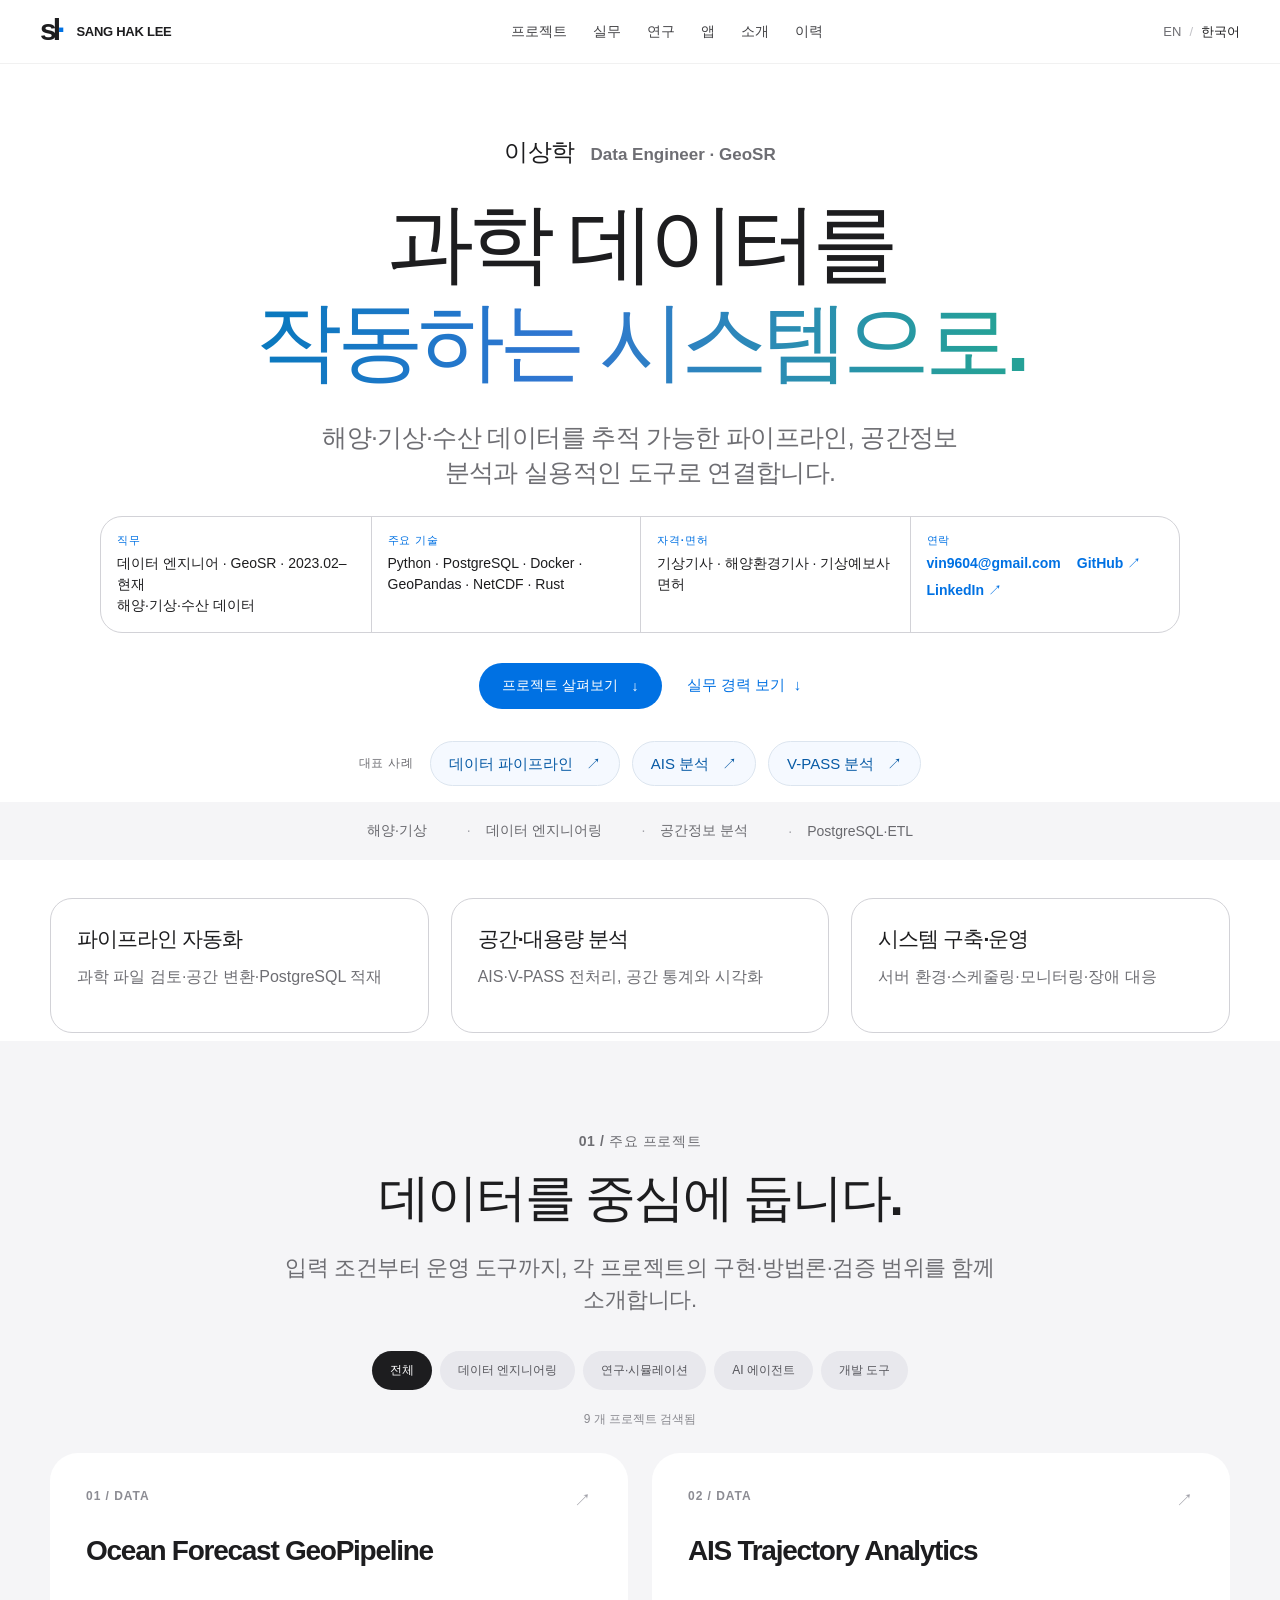
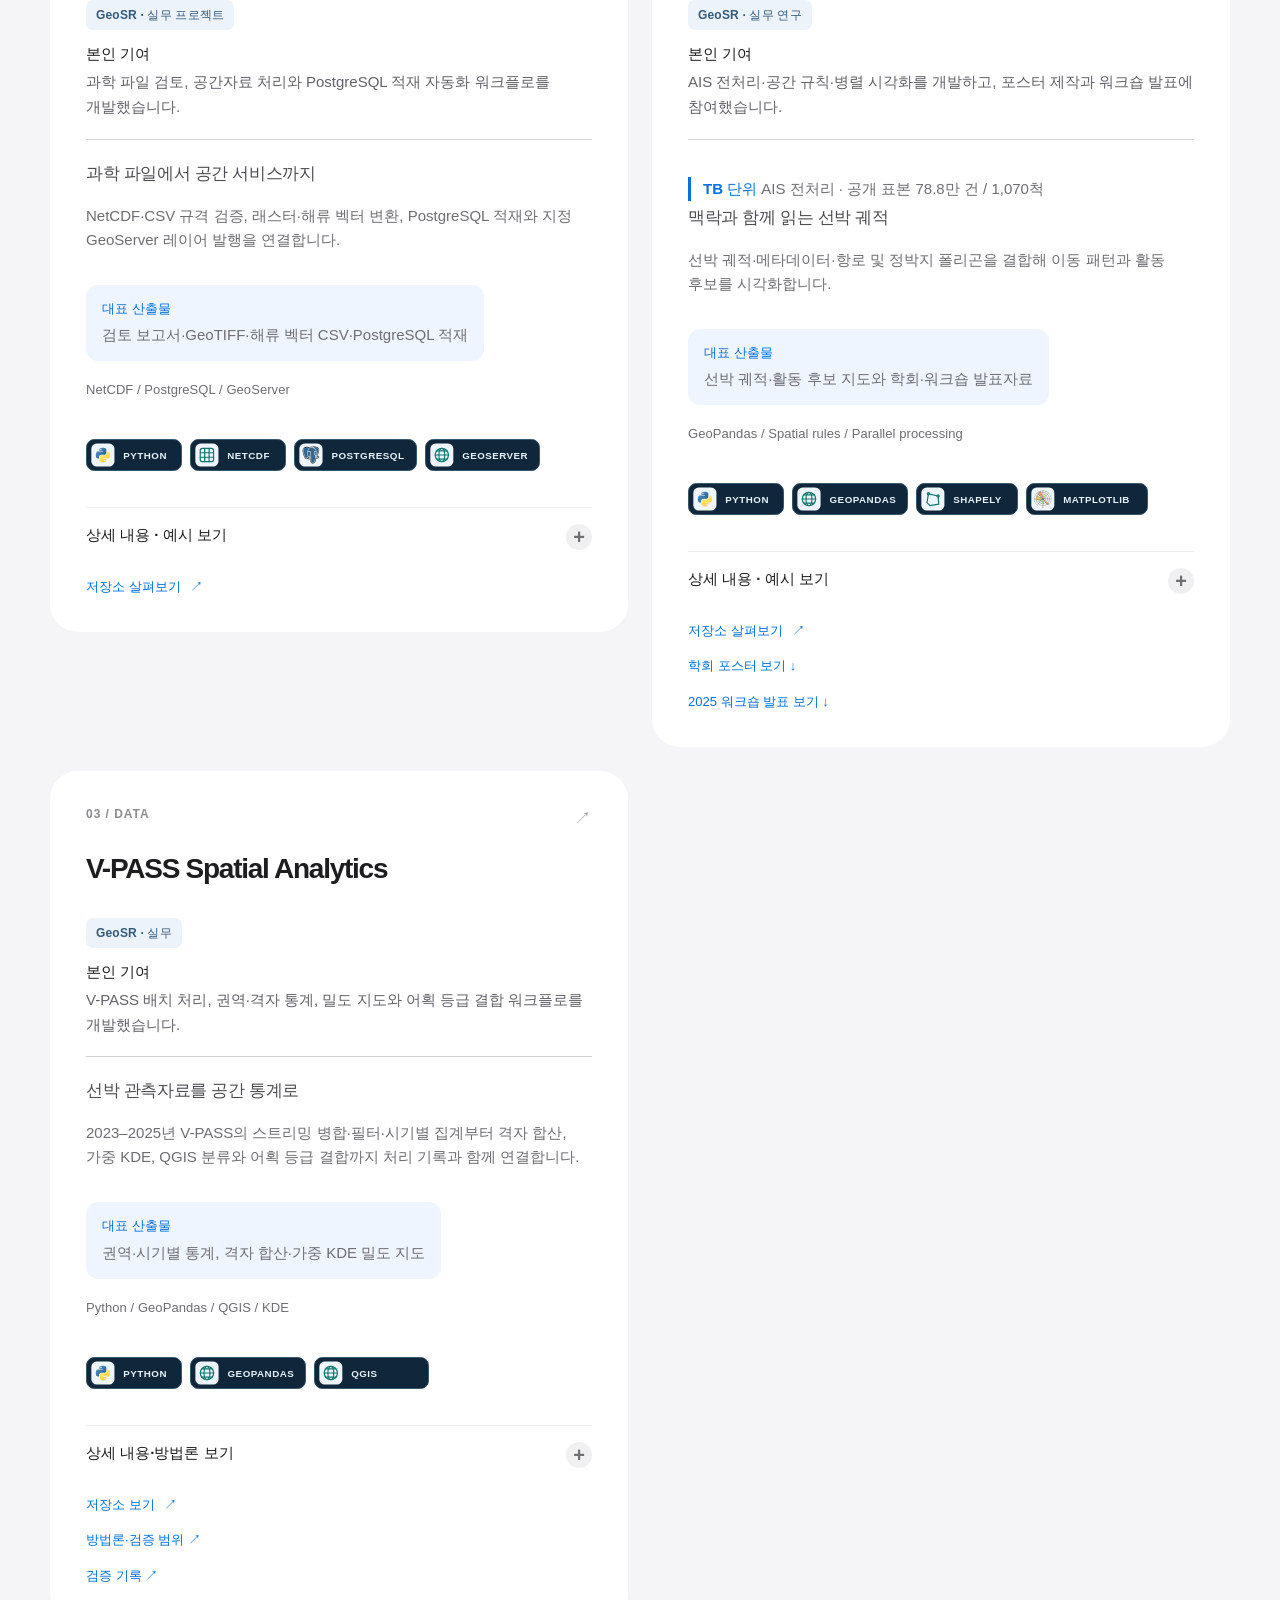
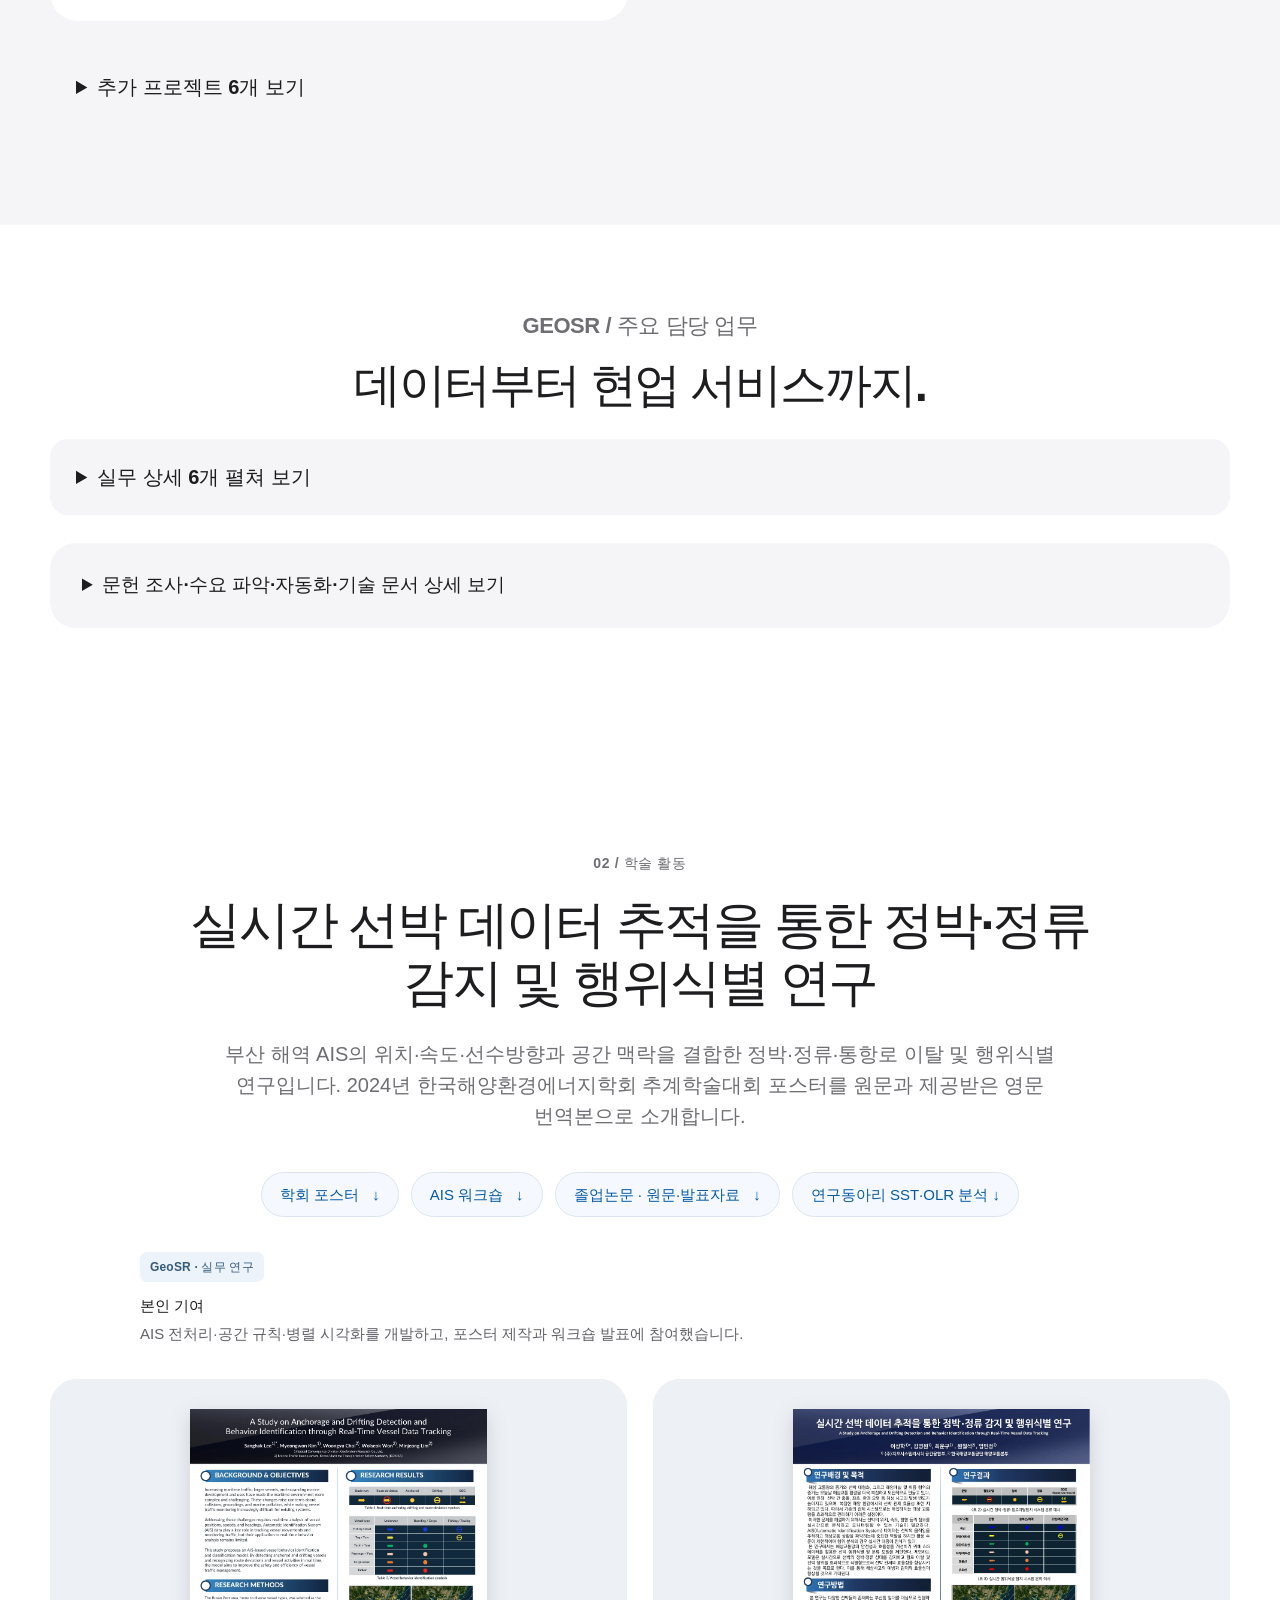
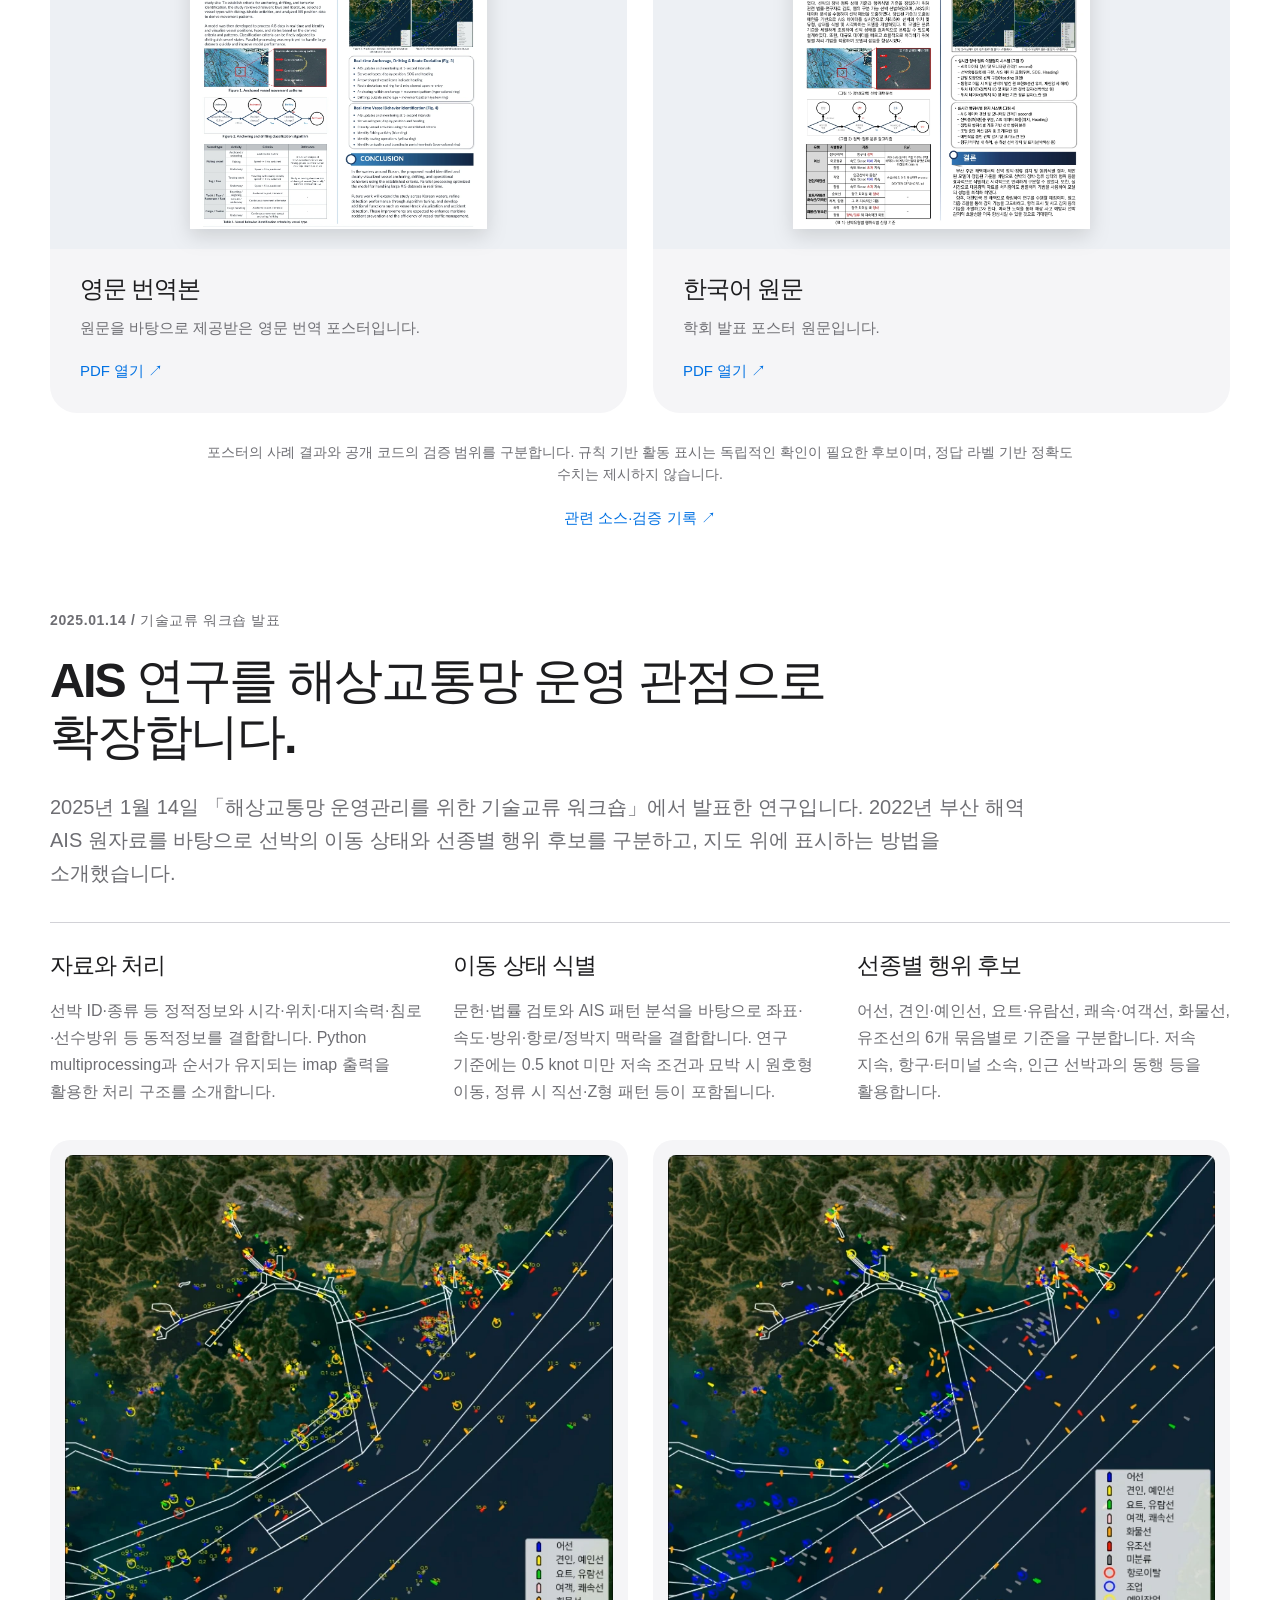
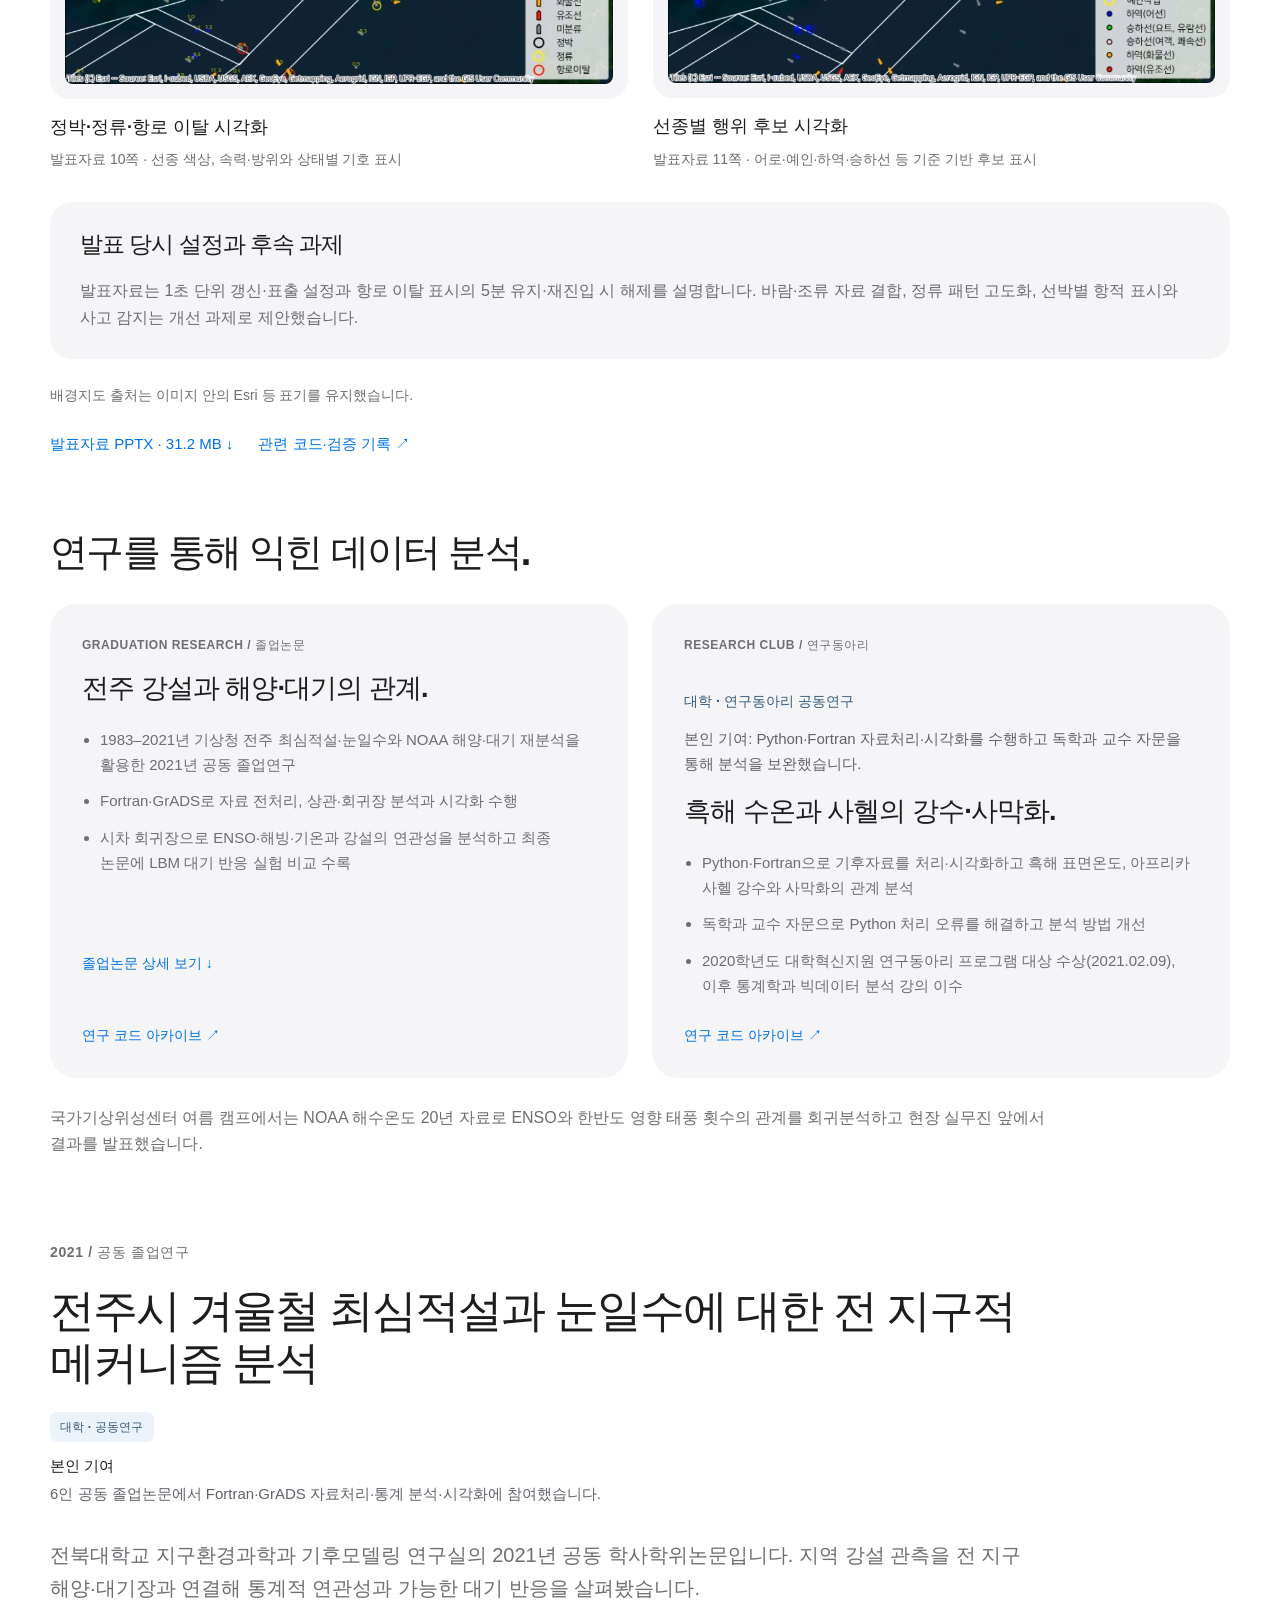
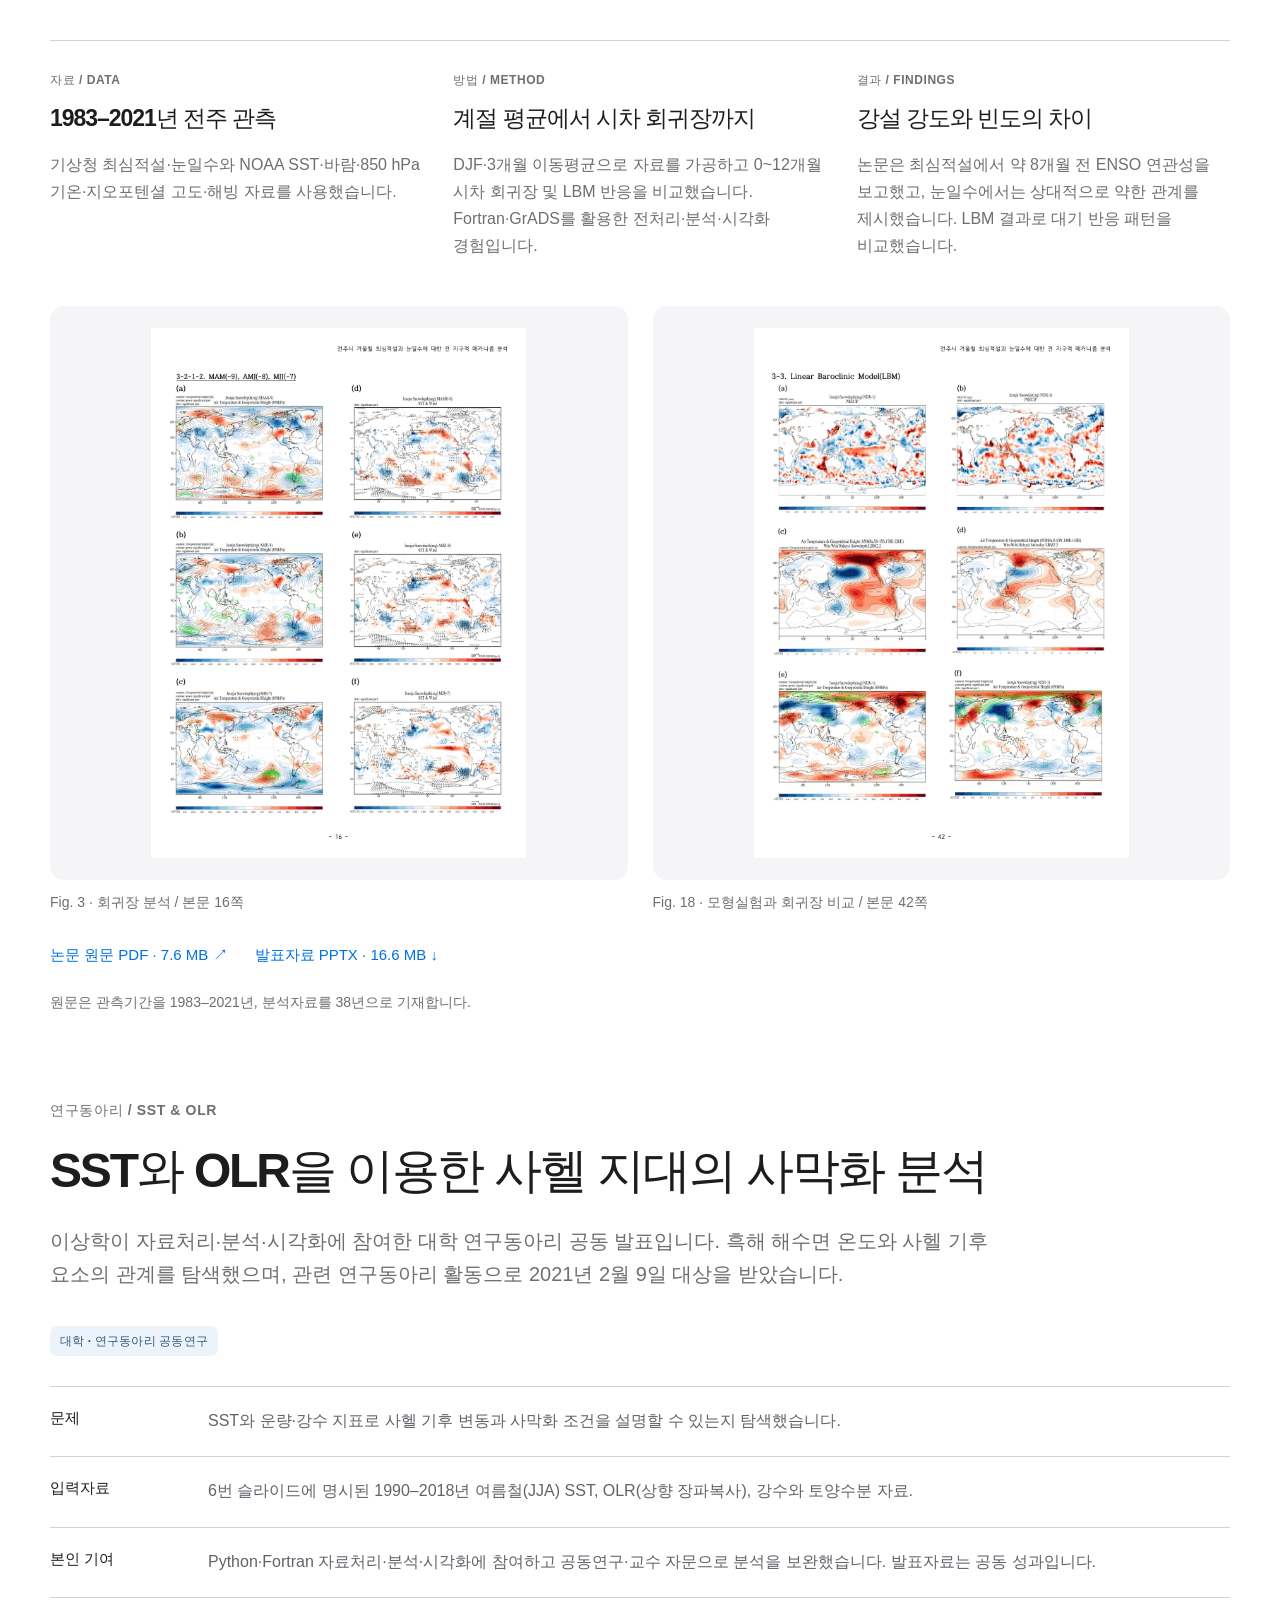
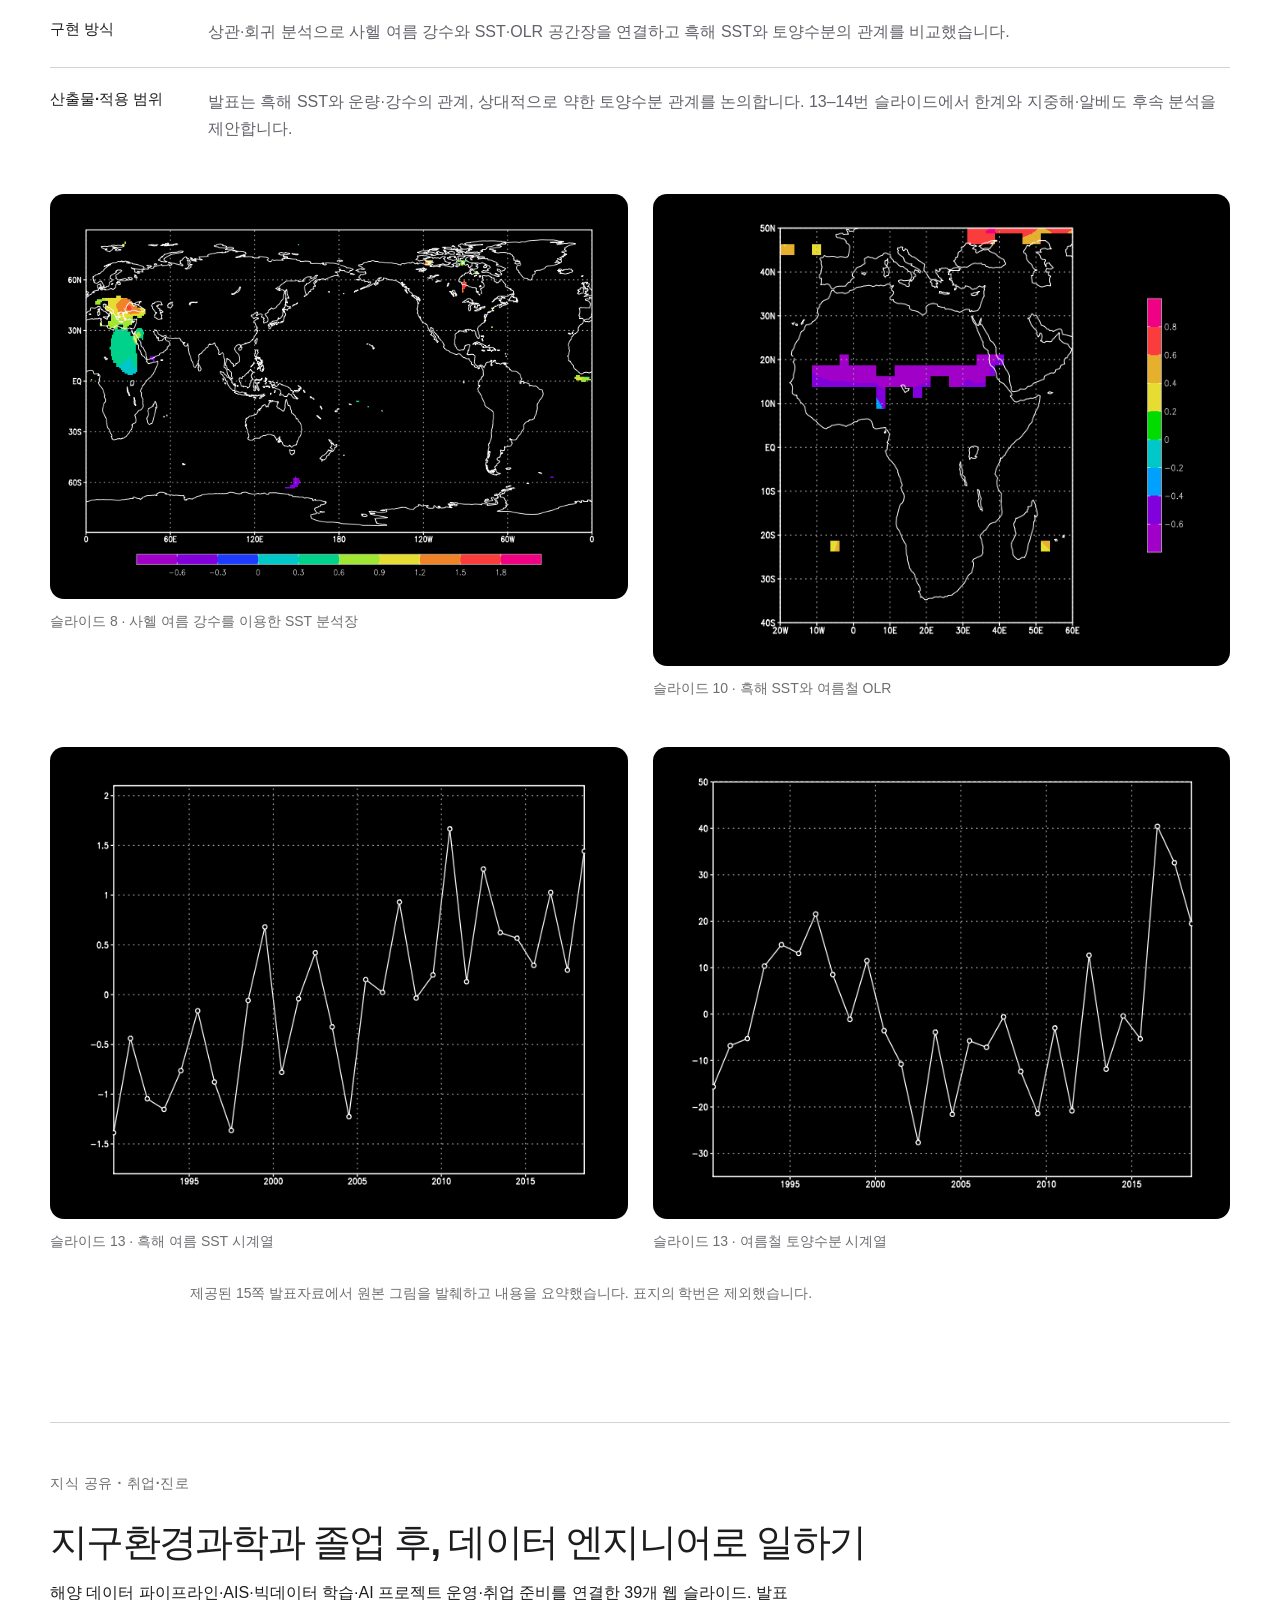
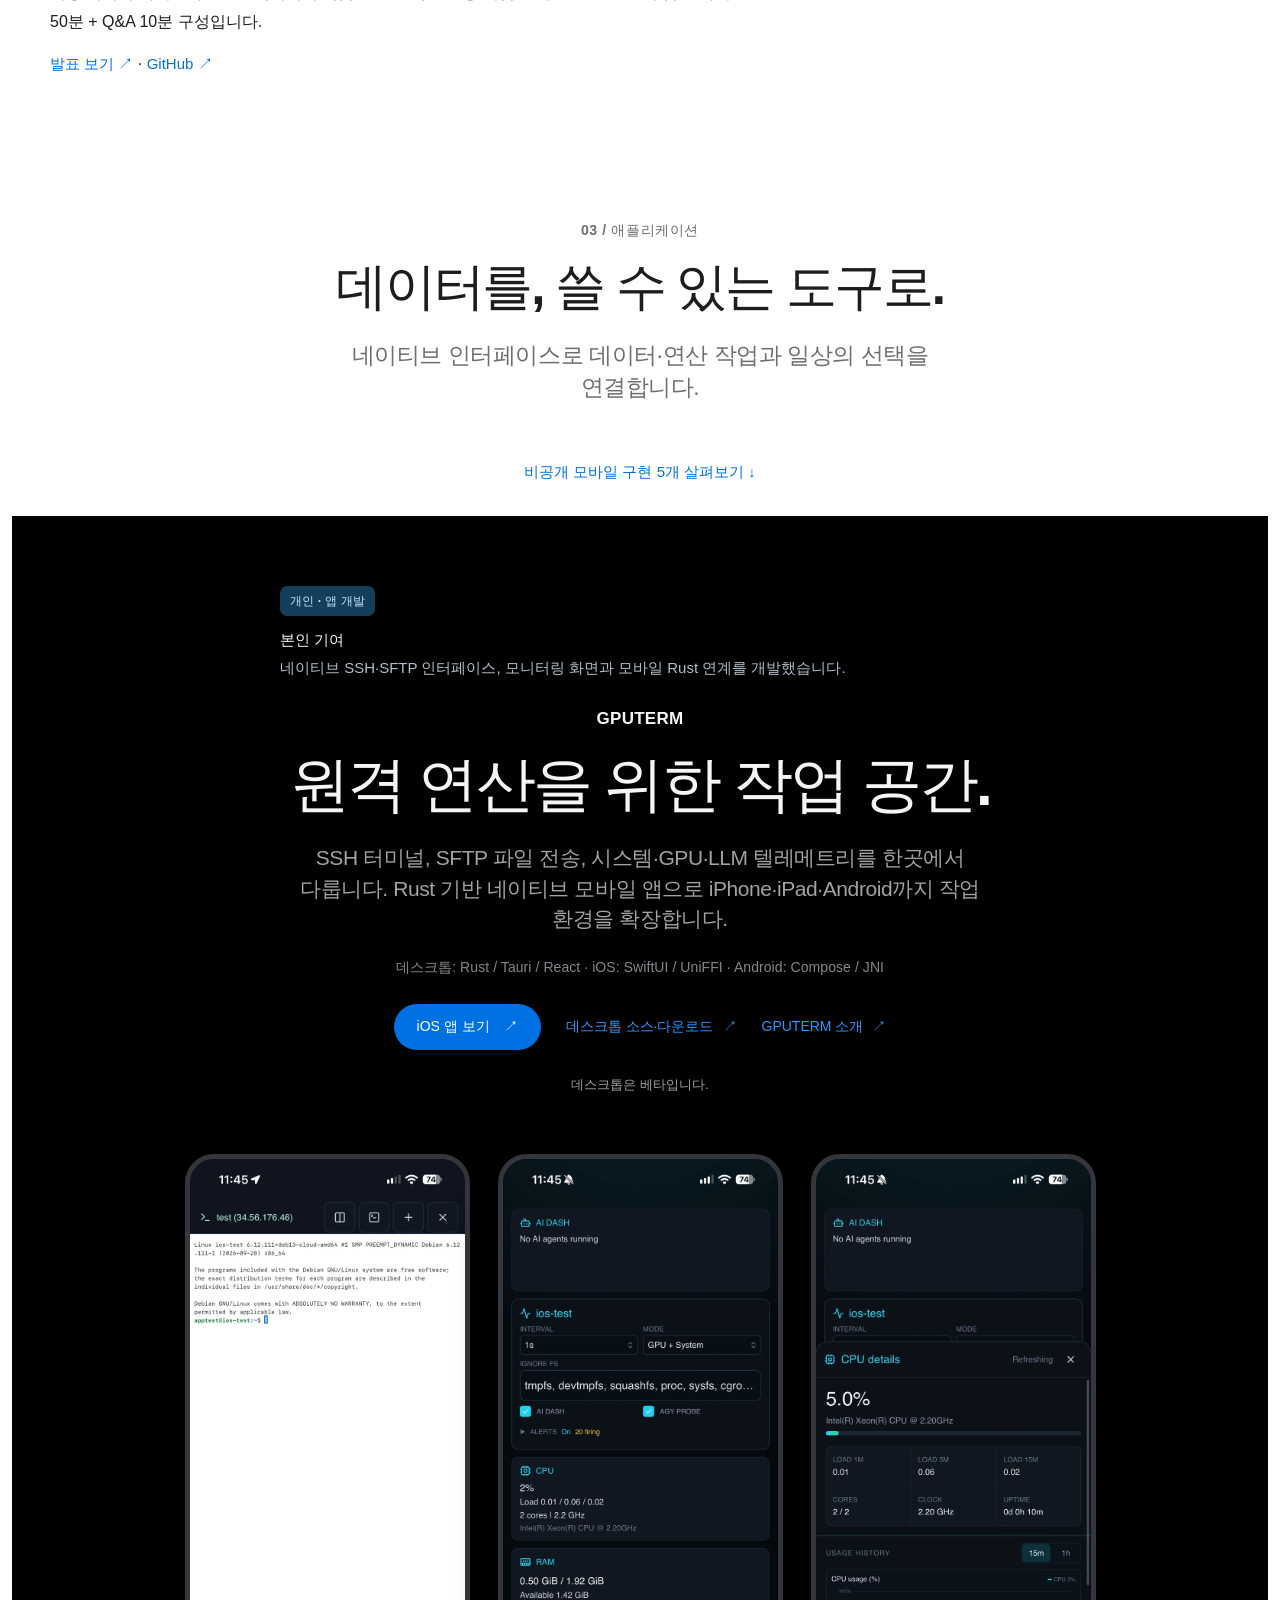
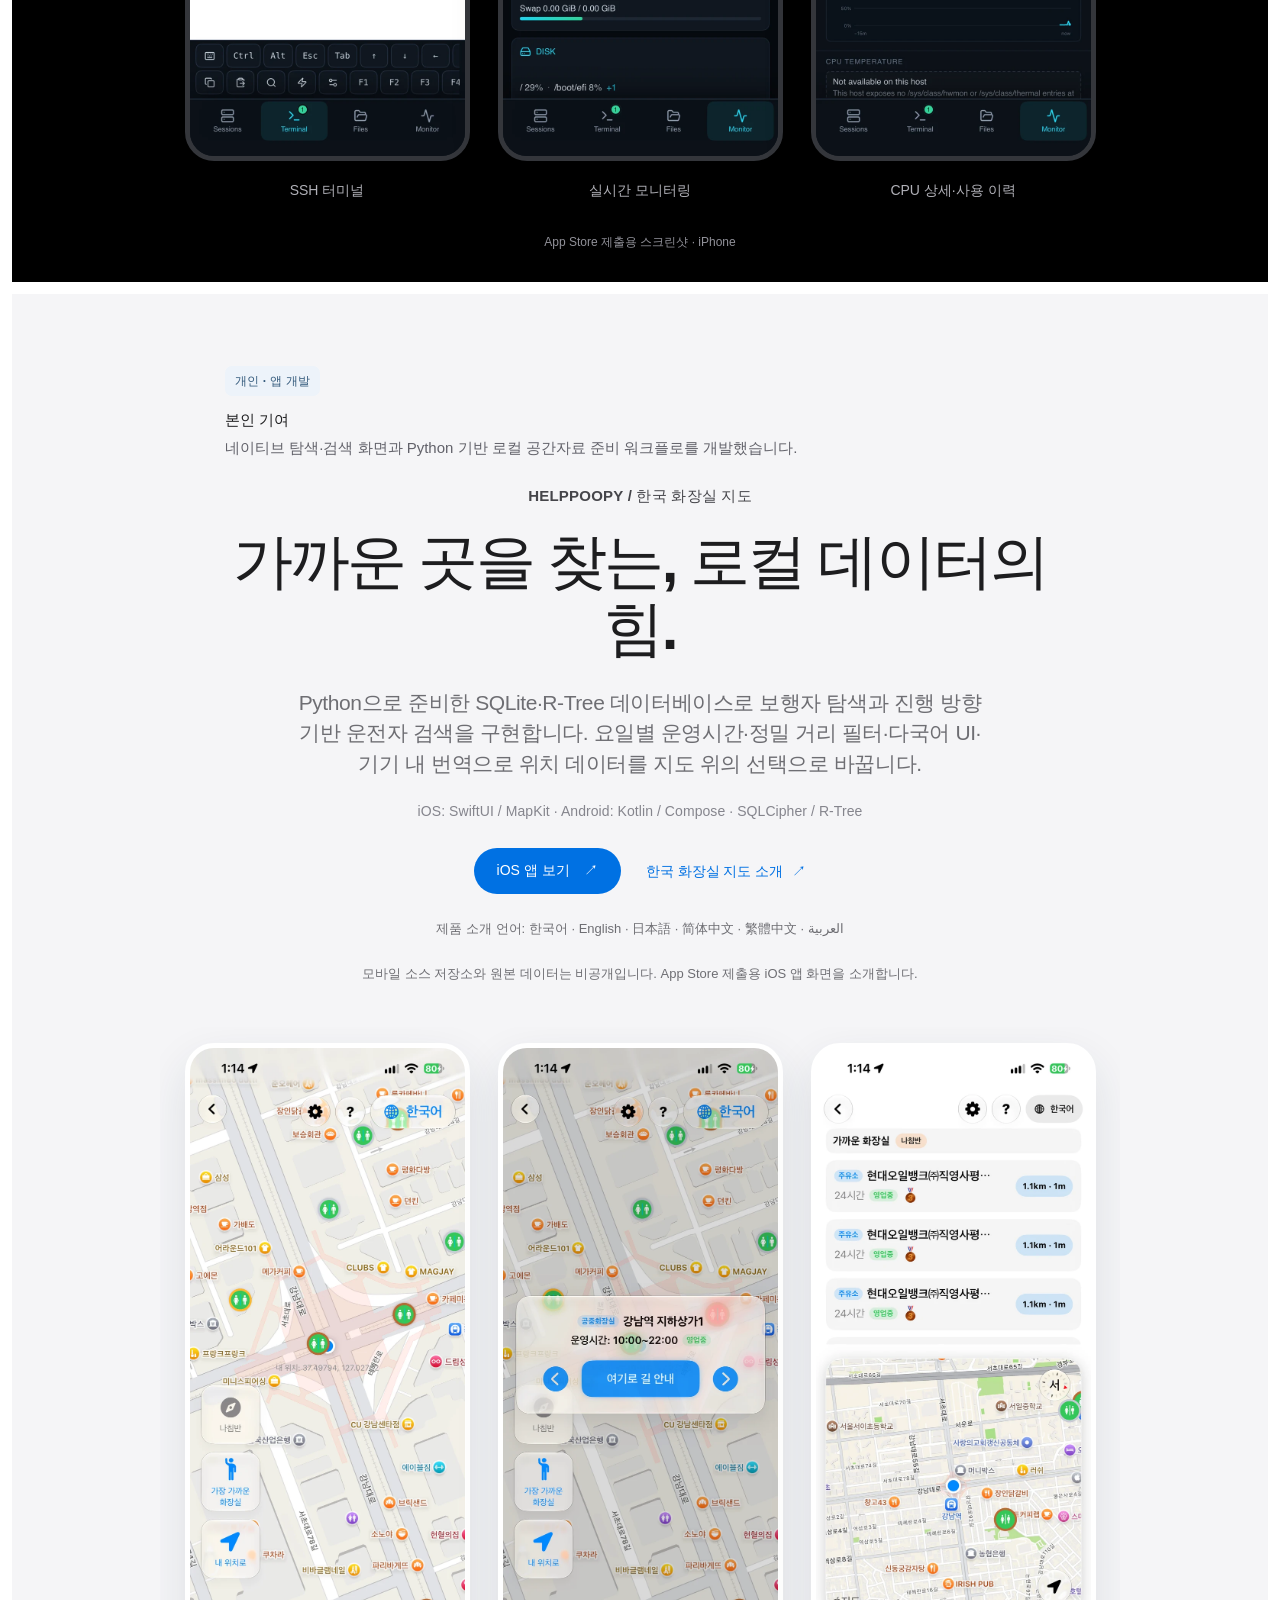
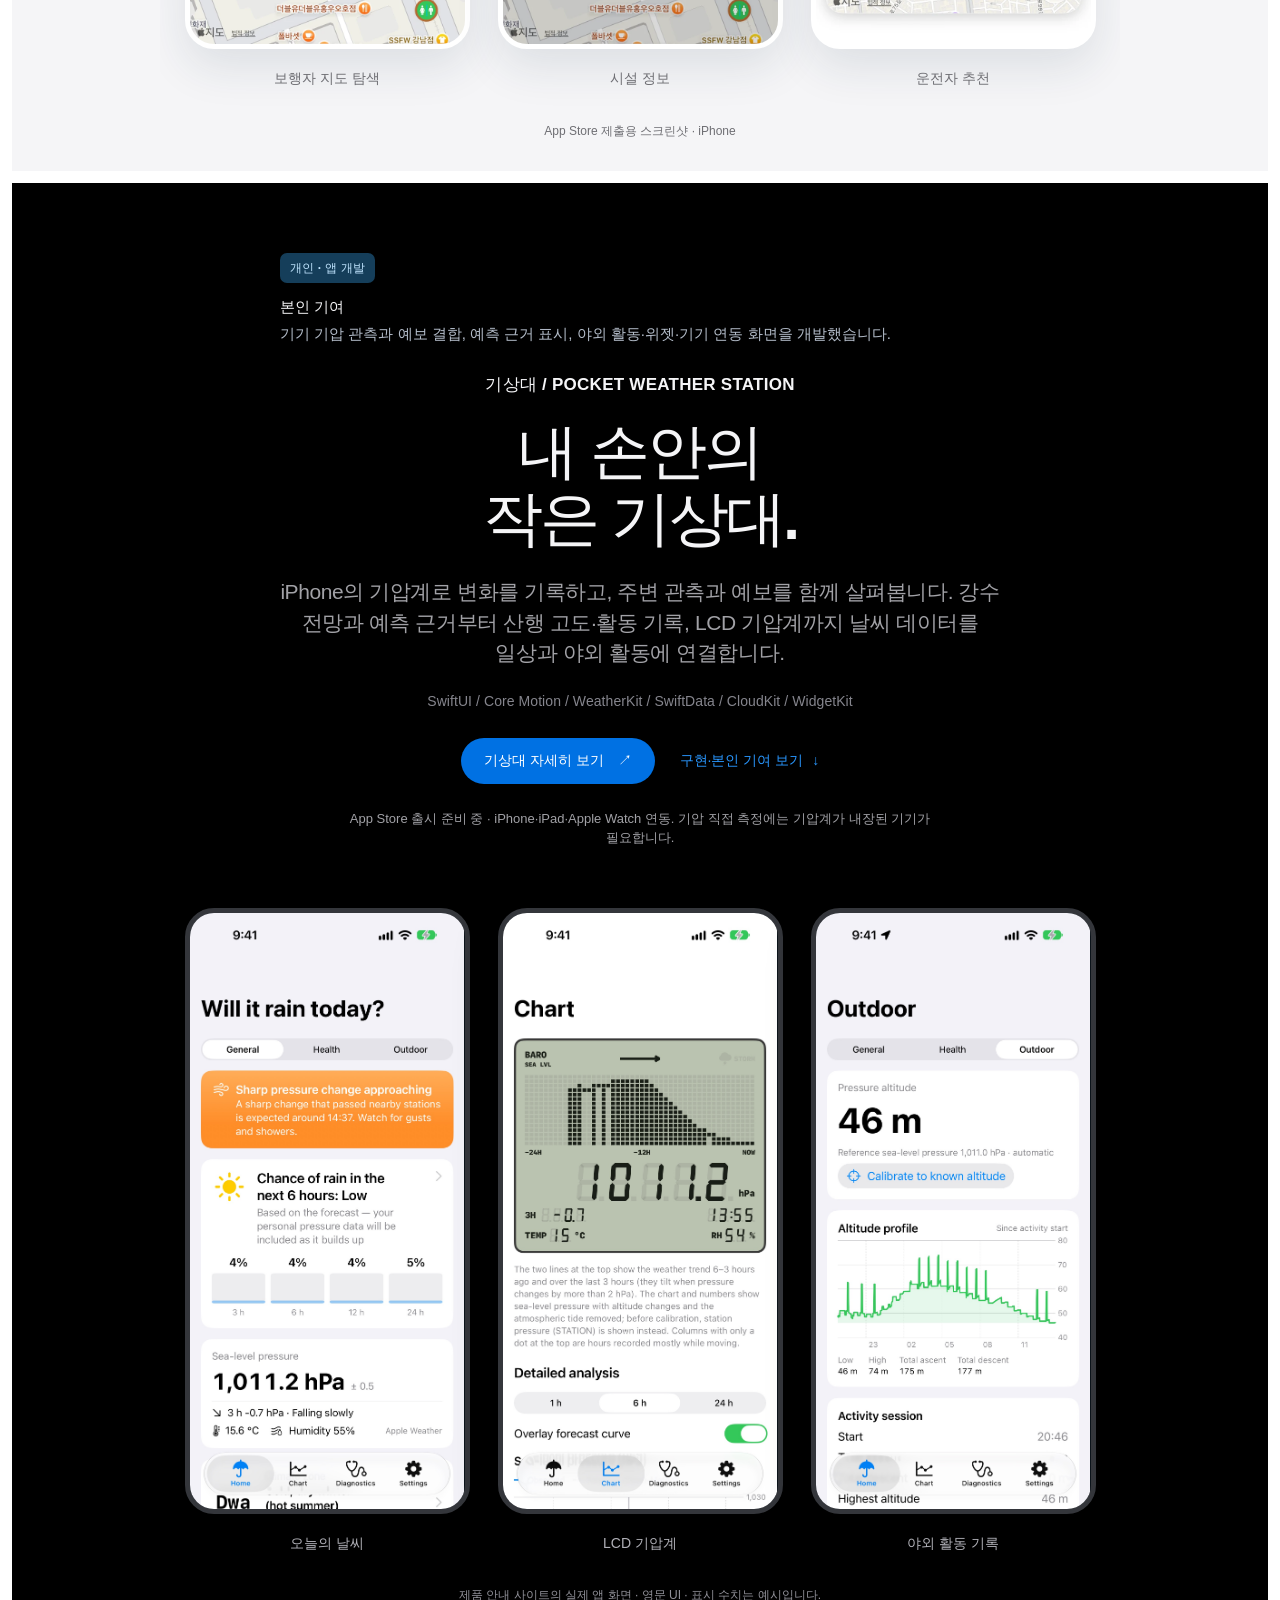
==== commit a4db0111: "fix(portfolio): add contact email, drop duplicate hero handle, restyle AIS metric Co-Authored-By: Cl" ====
--- a/ko/index.html
+++ b/ko/index.html
@@ -1,7 +1,7 @@
 <!doctype html>
-<html lang="ko"><head><meta charset="utf-8"><meta name="viewport" content="width=device-width, initial-scale=1"><meta name="color-scheme" content="light"><title>이상학 — 데이터 엔지니어 · 과학 데이터 분석</title><meta name="description" content="이상학의 해양·기상 데이터 엔지니어링, 공간정보 분석, 과학 데이터 파이프라인, AI 에이전트와 네이티브 앱 포트폴리오."><link rel="canonical" href="https://fortranmentis.github.io/ko/"><link rel="alternate" hreflang="en" href="https://fortranmentis.github.io/"><link rel="alternate" hreflang="ko" href="https://fortranmentis.github.io/ko/"><link rel="alternate" hreflang="x-default" href="https://fortranmentis.github.io/"><meta property="og:type" content="website"><meta property="og:title" content="이상학 — 데이터 엔지니어 · 과학 데이터 분석"><meta property="og:description" content="이상학의 해양·기상 데이터 엔지니어링, 공간정보 분석, 과학 데이터 파이프라인, AI 에이전트와 네이티브 앱 포트폴리오."><meta property="og:url" content="https://fortranmentis.github.io/ko/"><meta property="og:image" content="https://fortranmentis.github.io/assets/social.png?v=20261027-2"><meta name="twitter:card" content="summary_large_image"><link rel="icon" href="../assets/favicon.svg" type="image/svg+xml"><link rel="stylesheet" href="../style.css?v=20261112-5"><script src="../script.js?v=20261112-5" defer></script></head>
+<html lang="ko"><head><meta charset="utf-8"><meta name="viewport" content="width=device-width, initial-scale=1"><meta name="color-scheme" content="light"><title>이상학 — 데이터 엔지니어 · 과학 데이터 분석</title><meta name="description" content="이상학의 해양·기상 데이터 엔지니어링, 공간정보 분석, 과학 데이터 파이프라인, AI 에이전트와 네이티브 앱 포트폴리오."><link rel="canonical" href="https://fortranmentis.github.io/ko/"><link rel="alternate" hreflang="en" href="https://fortranmentis.github.io/"><link rel="alternate" hreflang="ko" href="https://fortranmentis.github.io/ko/"><link rel="alternate" hreflang="x-default" href="https://fortranmentis.github.io/"><meta property="og:type" content="website"><meta property="og:title" content="이상학 — 데이터 엔지니어 · 과학 데이터 분석"><meta property="og:description" content="이상학의 해양·기상 데이터 엔지니어링, 공간정보 분석, 과학 데이터 파이프라인, AI 에이전트와 네이티브 앱 포트폴리오."><meta property="og:url" content="https://fortranmentis.github.io/ko/"><meta property="og:image" content="https://fortranmentis.github.io/assets/social.png?v=20261027-2"><meta name="twitter:card" content="summary_large_image"><link rel="icon" href="../assets/favicon.svg" type="image/svg+xml"><link rel="stylesheet" href="../style.css?v=20261112-7"><script src="../script.js?v=20261112-5" defer></script></head>
 <body><a class="skip" href="#main">본문으로 이동</a><header class="header"><a class="wordmark" href="../" aria-label="Sang Hak Lee — Home"><span class="monogram" aria-hidden="true">sl<span>·</span></span><span>SANG HAK LEE<small>DATA & SCIENTIFIC SYSTEMS</small></span></a><nav aria-label="주 메뉴"><a href="#work">프로젝트</a><a href="#career">실무</a><a href="#research">연구</a><a href="#apps">앱</a><a href="#about">소개</a><a href="#experience">이력</a></nav><div class="language" aria-label="Language"><a href="../index.html" lang="en">EN</a><span>/</span><a href="index.html" lang="ko" aria-current="page">한국어</a></div></header>
-<main id="main"><section class="hero wrap" aria-labelledby="hero-title"><div class="hero-copy"><p class="hero-identity"><strong>이상학</strong><span>Data Engineer · GeoSR</span></p><h1 id="hero-title">과학 데이터를<br><em>작동하는 시스템으로.</em></h1><p class="intro">해양·기상·수산 데이터를 추적 가능한 파이프라인, 공간정보 분석과 실용적인 도구로 연결합니다.</p><section class="summary-band hero-summary" aria-label="요약"><dl class="summary-grid"><div><dt>직무</dt><dd><strong>데이터 엔지니어</strong> · GeoSR · 2023.02–현재<br>해양·기상·수산 데이터</dd></div><div><dt>주요 기술</dt><dd>Python · PostgreSQL · Docker · GeoPandas · NetCDF · Rust</dd></div><div><dt>자격·면허</dt><dd>기상기사 · 해양환경기사 · 기상예보사 면허</dd></div><div><dt>연락</dt><dd class="summary-links"><a href="https://github.com/fortranmentis">GitHub ↗</a><a href="https://www.linkedin.com/in/sang-hak-lee-ba11a5447/">LinkedIn ↗</a></dd></div></dl></section><div class="actions"><a class="button primary" href="#work">프로젝트 살펴보기 <span aria-hidden="true">↓</span></a><a class="text-link" href="#career">실무 경력 보기 <span aria-hidden="true">↓</span></a></div><nav class="hero-cases" aria-label="대표 사례 바로가기"><span>대표 사례</span><a href="#pipeline">데이터 파이프라인 <span aria-hidden="true">↗</span></a><a href="#ais-workshop">AIS 분석 <span aria-hidden="true">↗</span></a><a href="#vpass-spatial-analytics">V-PASS 분석 <span aria-hidden="true">↗</span></a></nav><p class="hero-name">GITHUB / FORTRANMENTIS</p></div><div class="system" role="img" aria-label="과학 데이터의 검증·변환과 공간 분석을 거쳐 도구로 연결되는 개념도"><div class="system-top"><span>데이터에서 활용까지</span><span aria-hidden="true">[ 01 — 04 ]</span></div><svg class="system-path" viewBox="0 0 480 440" preserveAspectRatio="none" aria-hidden="true"><defs><pattern id="g" width="28" height="28" patternUnits="userSpaceOnUse"><path d="M28 0H0V28" fill="none" stroke="#35555c" stroke-width=".6"/></pattern></defs><rect width="480" height="440" fill="url(#g)"/><path d="M70 100C320 30 50 335 290 305S430 250 440 390" fill="none" stroke="#487171" stroke-width="1"/><path d="M110 105L338 180 145 275 350 355" fill="none" stroke="#7fe0c8" stroke-width="2" stroke-dasharray="5 7"/></svg><div class="node n0"><span class="node-icon" aria-hidden="true">▤</span><span>과학 데이터 입력</span><small>NetCDF · CSV</small></div><div class="node n1"><span class="node-icon" aria-hidden="true">⌁</span><span>검증·변환</span><small>Python · Fortran</small></div><div class="node n2"><span class="node-icon" aria-hidden="true">⊕</span><span>공간 맥락 결합</span><small>Grid · Vector</small></div><div class="node n3"><span class="node-icon" aria-hidden="true">↗</span><span>활용 가능한 도구</span><small>API · Apps</small></div><p class="system-caption">명확한 입력. 추적 가능한 판단. 쓸 수 있는 결과.</p></div></section>
+<main id="main"><section class="hero wrap" aria-labelledby="hero-title"><div class="hero-copy"><p class="hero-identity"><strong>이상학</strong><span>Data Engineer · GeoSR</span></p><h1 id="hero-title">과학 데이터를<br><em>작동하는 시스템으로.</em></h1><p class="intro">해양·기상·수산 데이터를 추적 가능한 파이프라인, 공간정보 분석과 실용적인 도구로 연결합니다.</p><section class="summary-band hero-summary" aria-label="요약"><dl class="summary-grid"><div><dt>직무</dt><dd><strong>데이터 엔지니어</strong> · GeoSR · 2023.02–현재<br>해양·기상·수산 데이터</dd></div><div><dt>주요 기술</dt><dd>Python · PostgreSQL · Docker · GeoPandas · NetCDF · Rust</dd></div><div><dt>자격·면허</dt><dd>기상기사 · 해양환경기사 · 기상예보사 면허</dd></div><div><dt>연락</dt><dd class="summary-links"><a href="mailto:vin9604@gmail.com">vin9604@gmail.com</a><a href="https://github.com/fortranmentis">GitHub ↗</a><a href="https://www.linkedin.com/in/sang-hak-lee-ba11a5447/">LinkedIn ↗</a></dd></div></dl></section><div class="actions"><a class="button primary" href="#work">프로젝트 살펴보기 <span aria-hidden="true">↓</span></a><a class="text-link" href="#career">실무 경력 보기 <span aria-hidden="true">↓</span></a></div><nav class="hero-cases" aria-label="대표 사례 바로가기"><span>대표 사례</span><a href="#pipeline">데이터 파이프라인 <span aria-hidden="true">↗</span></a><a href="#ais-workshop">AIS 분석 <span aria-hidden="true">↗</span></a><a href="#vpass-spatial-analytics">V-PASS 분석 <span aria-hidden="true">↗</span></a></nav></div><div class="system" role="img" aria-label="과학 데이터의 검증·변환과 공간 분석을 거쳐 도구로 연결되는 개념도"><div class="system-top"><span>데이터에서 활용까지</span><span aria-hidden="true">[ 01 — 04 ]</span></div><svg class="system-path" viewBox="0 0 480 440" preserveAspectRatio="none" aria-hidden="true"><defs><pattern id="g" width="28" height="28" patternUnits="userSpaceOnUse"><path d="M28 0H0V28" fill="none" stroke="#35555c" stroke-width=".6"/></pattern></defs><rect width="480" height="440" fill="url(#g)"/><path d="M70 100C320 30 50 335 290 305S430 250 440 390" fill="none" stroke="#487171" stroke-width="1"/><path d="M110 105L338 180 145 275 350 355" fill="none" stroke="#7fe0c8" stroke-width="2" stroke-dasharray="5 7"/></svg><div class="node n0"><span class="node-icon" aria-hidden="true">▤</span><span>과학 데이터 입력</span><small>NetCDF · CSV</small></div><div class="node n1"><span class="node-icon" aria-hidden="true">⌁</span><span>검증·변환</span><small>Python · Fortran</small></div><div class="node n2"><span class="node-icon" aria-hidden="true">⊕</span><span>공간 맥락 결합</span><small>Grid · Vector</small></div><div class="node n3"><span class="node-icon" aria-hidden="true">↗</span><span>활용 가능한 도구</span><small>API · Apps</small></div><p class="system-caption">명확한 입력. 추적 가능한 판단. 쓸 수 있는 결과.</p></div></section>
 <div class="focus-strip"><div class="wrap"><span>해양·기상</span><span>데이터 엔지니어링</span><span>공간정보 분석</span><span>PostgreSQL·ETL</span></div></div><section class="capability-section wrap" aria-label="핵심 역량"><div class="capability-grid"><article><h3>파이프라인 자동화</h3><p>과학 파일 검토·공간 변환·PostgreSQL 적재</p></article><article><h3>공간·대용량 분석</h3><p>AIS·V-PASS 전처리, 공간 통계와 시각화</p></article><article><h3>시스템 구축·운영</h3><p>서버 환경·스케줄링·모니터링·장애 대응</p></article></div></section><section id="work" class="work-section" aria-labelledby="work-title"><div class="wrap"><div class="section-heading"><div><p class="eyebrow">01 / 주요 프로젝트</p><h2 id="work-title">데이터를 중심에 둡니다.</h2></div><p>입력 조건부터 운영 도구까지, 각 프로젝트의 구현·방법론·검증 범위를 함께 소개합니다.</p></div><div class="filters" role="group" aria-label="프로젝트 분류" hidden><button type="button" data-filter="all" aria-pressed="true">전체</button><button type="button" data-filter="data" aria-pressed="false">데이터 엔지니어링</button><button type="button" data-filter="research" aria-pressed="false">연구·시뮬레이션</button><button type="button" data-filter="ai" aria-pressed="false">AI 에이전트</button><button type="button" data-filter="tools" aria-pressed="false">개발 도구</button></div><p class="result-count" aria-live="polite" data-count-label="개 프로젝트 검색됨"></p><div class="project-grid"><article id="pipeline" class="project" data-category="data"><div class="project-meta"><span>01 / DATA</span><span aria-hidden="true">↗</span></div><h3><a href="https://github.com/fortranmentis/ocean-forecast-geopipeline">Ocean Forecast GeoPipeline</a></h3><div class="project-attribution"><span class="context-label">GeoSR · 실무 프로젝트</span><p class="contribution"><strong>본인 기여</strong> 과학 파일 검토, 공간자료 처리와 PostgreSQL 적재 자동화 워크플로를 개발했습니다.</p></div><p class="project-headline">과학 파일에서 공간 서비스까지</p><p>NetCDF·CSV 규격 검증, 래스터·해류 벡터 변환, PostgreSQL 적재와 지정 GeoServer 레이어 발행을 연결합니다.</p><p class="project-output"><strong>대표 산출물</strong><span>검토 보고서·GeoTIFF·해류 벡터 CSV·PostgreSQL 적재</span></p><p class="stack">NetCDF / PostgreSQL / GeoServer</p><div class="tech-badges" aria-label="기술 스택"><img src="../assets/badges/python.svg" alt="Python" height="36" loading="lazy"><img src="../assets/badges/netcdf.svg" alt="NetCDF" height="36" loading="lazy"><img src="../assets/badges/postgresql.svg" alt="PostgreSQL" height="36" loading="lazy"><img src="../assets/badges/geoserver.svg" alt="GeoServer" height="36" loading="lazy"></div><details class="project-detail"><summary>상세 내용 · 예시 보기</summary><p class="case-context">2025.06–2026.04 · 과업 연장 기간 포함</p><div class="project-detail-body"><dl><div><dt>문제</dt><dd>반복 유입되는 과학 산출물의 수용 조건과 처리 이력을 명확히 관리해야 합니다.</dd></div><div><dt>입력자료</dt><dd>전달받은 NetCDF·CSV 파일과 운영자가 제공한 규격표.</dd></div><div><dt>본인 역할</dt><dd>과학 파일 검토, 공간자료 처리와 PostgreSQL 적재 자동화 워크플로를 개발했습니다.</dd></div><div><dt>처리·운영 방식</dt><dd>필드·차원 비교, 래스터 재격자화·재투영, U/V 기반 유속·방향 산출과 데이터베이스 갱신을 연결합니다.</dd></div><div><dt>산출물·근거</dt><dd>항목별 판정 보고서, GeoTIFF, 해류 벡터 CSV와 지정 GeoServer 레이어.</dd></div></dl></div></details><a class="text-link" href="https://github.com/fortranmentis/ocean-forecast-geopipeline">저장소 살펴보기 <span aria-hidden="true">↗</span></a></article><article class="project" data-category="data"><div class="project-meta"><span>02 / DATA</span><span aria-hidden="true">↗</span></div><h3><a href="https://github.com/fortranmentis/Busan-AIS-ship-behavior-analysis">AIS Trajectory Analytics</a></h3><div class="project-attribution"><span class="context-label">GeoSR · 실무 연구</span><p class="contribution"><strong>본인 기여</strong> AIS 전처리·공간 규칙·병렬 시각화를 개발하고, 포스터 제작과 워크숍 발표에 참여했습니다.</p></div><p class="project-metric"><strong>TB 단위</strong> AIS 전처리 · 공개 표본 78.8만 건 / 1,070척</p><p class="project-headline">맥락과 함께 읽는 선박 궤적</p><p>선박 궤적·메타데이터·항로 및 정박지 폴리곤을 결합해 이동 패턴과 활동 후보를 시각화합니다.</p><p class="project-output"><strong>대표 산출물</strong><span>선박 궤적·활동 후보 지도와 학회·워크숍 발표자료</span></p><p class="stack">GeoPandas / Spatial rules / Parallel processing</p><div class="tech-badges" aria-label="기술 스택"><img src="../assets/badges/python.svg" alt="Python" height="36" loading="lazy"><img src="../assets/badges/geopandas.svg" alt="GeoPandas" height="36" loading="lazy"><img src="../assets/badges/shapely.svg" alt="Shapely" height="36" loading="lazy"><img src="../assets/badges/matplotlib.svg" alt="Matplotlib" height="36" loading="lazy"></div><details class="project-detail"><summary>상세 내용 · 예시 보기</summary><div class="project-detail-body"><dl><div><dt>문제</dt><dd>선박 활동 후보를 해석하려면 이동 궤적의 공간·시간 맥락을 함께 확인해야 합니다.</dd></div><div><dt>입력자료</dt><dd>부산 해역 과거 AIS 관측, 선박 메타데이터, 항로·정박지 폴리곤.</dd></div><div><dt>본인 역할</dt><dd>AIS 전처리·공간 규칙·병렬 시각화를 개발하고, 포스터 제작과 워크숍 발표에 참여했습니다.</dd></div><div><dt>처리·운영 방식</dt><dd>속도·선수방향·변위·공간 소속을 결합하고 시간 단위를 맞춰 이동·활동 후보를 시각화합니다.</dd></div><div><dt>산출물·근거</dt><dd>지도 기반 타임랩스와 규칙 기반 정박·정류·선박 활동 후보.</dd></div></dl><figure class="project-example"><a href="https://github.com/fortranmentis/Busan-AIS-ship-behavior-analysis#demo" target="_blank" rel="noopener"><img src="../assets/research/ais-workshop-navigation.webp" alt="부산 AIS 이동·정박 지표 예시" width="862" height="832" loading="lazy"></a><figcaption>2025 워크숍 발표자료 10쪽 · 원본 배경지도 출처 표기 유지</figcaption></figure><p class="project-boundary"><strong>해석 범위</strong> 규칙 기반 활동 후보는 독립적인 확인이 필요합니다.</p></div></details><a class="text-link" href="https://github.com/fortranmentis/Busan-AIS-ship-behavior-analysis">저장소 살펴보기 <span aria-hidden="true">↗</span></a><a class="text-link poster-project-link" href="#research">학회 포스터 보기 ↓</a><a class="text-link poster-project-link" href="#ais-workshop">2025 워크숍 발표 보기 ↓</a></article><article id="vpass-spatial-analytics" class="project" data-category="data"><div class="project-meta"><span>03 / DATA</span><span aria-hidden="true">↗</span></div><h3><a href="https://github.com/fortranmentis/vpass-spatial-analytic">V-PASS Spatial Analytics</a></h3><div class="project-attribution"><span class="context-label">GeoSR · 실무</span><p class="contribution"><strong>본인 기여</strong> V-PASS 배치 처리, 권역·격자 통계, 밀도 지도와 어획 등급 결합 워크플로를 개발했습니다.</p></div><p class="project-headline">선박 관측자료를 공간 통계로</p><p>2023–2025년 V-PASS의 스트리밍 병합·필터·시기별 집계부터 격자 합산, 가중 KDE, QGIS 분류와 어획 등급 결합까지 처리 기록과 함께 연결합니다.</p><p class="project-output"><strong>대표 산출물</strong><span>권역·시기별 통계, 격자 합산·가중 KDE 밀도 지도</span></p><p class="stack">Python / GeoPandas / QGIS / KDE</p><div class="tech-badges" aria-label="기술 스택"><img src="../assets/badges/python.svg" alt="Python" height="36" loading="lazy"><img src="../assets/badges/geopandas.svg" alt="GeoPandas" height="36" loading="lazy"><img src="../assets/badges/qgis.svg" alt="QGIS" height="36" loading="lazy"></div><details class="project-detail"><summary>상세 내용·방법론 보기</summary><div class="project-detail-body"><dl><div><dt>문제</dt><dd>반복적으로 들어오는 선박 관측자료를 명시적인 집계·제외 기준이 있는 수산 분야 공간 통계로 연결합니다.</dd></div><div><dt>입력자료</dt><dd>별도로 준비하는 2023–2025년 V-PASS 자료, 선박 ID 목록, 권역 경계·기준 격자와 기존 어획 등급.</dd></div><div><dt>본인 역할</dt><dd>자료 준비, 시기·권역별 통계, 격자 합산·밀도 분석과 등급 결합을 위한 배치·공간 처리 워크플로를 개발했습니다.</dd></div><div><dt>처리·운영 방식</dt><dd>연도별 스트리밍 병합과 명시적인 속력·선박 ID 필터, 월·연속 계절 집계, 권역별 격자 처리와 count 합산, 가중 Quartic KDE, 비교 범위를 정한 QGIS 공통 구간 표현을 적용합니다.</dd></div><div><dt>산출물·근거</dt><dd>제외 자료·격자 배정·집계량 대사 보고서, 공간 레이어·표현 스타일과 어획 등급 결합 결과. 공개 저장소에서 코드·자료 규격·방법론·검증 기록을 확인할 수 있습니다.</dd></div></dl></div></details><a class="text-link" href="https://github.com/fortranmentis/vpass-spatial-analytic">저장소 보기 <span aria-hidden="true">↗</span></a><a class="text-link poster-project-link" href="https://github.com/fortranmentis/vpass-spatial-analytic/blob/main/docs/METHODOLOGY.md">방법론·검증 범위 ↗</a><a class="text-link poster-project-link" href="https://github.com/fortranmentis/vpass-spatial-analytic/blob/main/docs/VALIDATION.md">검증 기록 ↗</a></article></div><details class="additional-projects"><summary>추가 프로젝트 6개 보기</summary><div class="project-grid"><article class="project" data-category="research"><div class="project-meta"><span>04 / RESEARCH</span><span aria-hidden="true">↗</span></div><h3><a href="https://github.com/fortranmentis/climate-variability-analysis_Jeonbuk-National-University">Climate Variability Analysis</a></h3><div class="project-attribution"><span class="context-label">대학 · 공동연구</span><p class="contribution"><strong>본인 기여</strong> 6인 공동 졸업논문에서 Fortran·GrADS 자료처리·통계 분석·시각화에 참여했습니다.</p></div><p class="project-headline">강설·해양·대기의 통계적 관계</p><p>회귀·합성·EOF·시계열 기법으로 강설, 해수면 온도, 대기 순환과 해빙을 살펴본 연구·수업 자료입니다.</p><p class="stack">Fortran / GrADS / MATLAB</p><div class="tech-badges" aria-label="기술 스택"><img src="../assets/badges/fortran.svg" alt="Fortran" height="36" loading="lazy"><img src="../assets/badges/grads.svg" alt="GrADS" height="36" loading="lazy"><img src="../assets/badges/matlab.svg" alt="MATLAB" height="36" loading="lazy"></div><details class="project-detail"><summary>상세 내용 · 예시 보기</summary><div class="project-detail-body"><dl><div><dt>문제</dt><dd>전주 겨울철 적설과 전 지구 해양·대기 조건의 연관성을 분석합니다.</dd></div><div><dt>입력자료</dt><dd>전주시 강설 관측과 NOAA 해양·대기 재분석 자료.</dd></div><div><dt>본인 역할</dt><dd>6인 공동 졸업논문에서 Fortran·GrADS 자료처리·통계 분석·시각화에 참여했습니다.</dd></div><div><dt>처리·운영 방식</dt><dd>계절 평균과 시차 회귀로 겨울철 적설의 연관성을 분석했습니다. 다른 수업 분석은 별도 아카이브입니다.</dd></div><div><dt>산출물·근거</dt><dd>연구 지도·시계열 및 2021년 공동 졸업논문.</dd></div></dl><figure class="project-example"><a href="#thesis" target="_blank" rel="noopener"><img src="../assets/research/thesis-regression.webp" alt="졸업논문 시차 회귀장 예시" width="1062" height="1500" loading="lazy"></a><figcaption>2021 공동 졸업논문 · Fig. 3</figcaption></figure></div></details><a class="text-link" href="https://github.com/fortranmentis/climate-variability-analysis_Jeonbuk-National-University">저장소 살펴보기 <span aria-hidden="true">↗</span></a></article><article class="project" data-category="data"><div class="project-meta"><span>05 / DATA</span><span aria-hidden="true">↗</span></div><h3><a href="https://github.com/fortranmentis/multi-model-grid-validator">Multi-Model Grid Validator</a></h3><div class="project-attribution"><span class="context-label">GeoSR · 실무 프로젝트</span><p class="contribution"><strong>본인 기여</strong> 서비스 지점 검토를 위한 유효 모델 격자 매칭과 NetCDF 공간분포 점검을 자동화했습니다.</p></div><p class="project-headline">조건을 충족하는 모델 격자 탐색</p><p>명시적인 값 조건과 병렬 탐색으로 해양·파랑·대기 모델에서 서비스 지점에 가까운 유효 격자를 매칭합니다.</p><p class="stack">Python / NetCDF / Multiprocessing</p><div class="tech-badges" aria-label="기술 스택"><img src="../assets/badges/python.svg" alt="Python" height="36" loading="lazy"><img src="../assets/badges/numpy.svg" alt="NumPy" height="36" loading="lazy"><img src="../assets/badges/netcdf.svg" alt="NetCDF" height="36" loading="lazy"></div><details class="project-detail"><summary>상세 내용 · 예시 보기</summary><div class="project-detail-body"><dl><div><dt>문제</dt><dd>서비스 지점과 명시된 자료 조건을 만족하는 모델 격자를 연결해야 합니다.</dd></div><div><dt>입력자료</dt><dd>Excel 서비스 지점 좌표와 해양·파랑·대기 NetCDF 격자.</dd></div><div><dt>본인 역할</dt><dd>서비스 지점 검토를 위한 유효 모델 격자 매칭과 NetCDF 공간분포 점검을 자동화했습니다.</dd></div><div><dt>처리·운영 방식</dt><dd>40 km 이내에서 탐색하고 비WRF 모델은 최대 첫 20개 시점의 값을 검사합니다. WRF는 좌표로 매칭합니다.</dd></div><div><dt>산출물·근거</dt><dd>가장 가까운 유효 격자의 인덱스와 첫 시점 표본값을 담은 CSV.</dd></div></dl></div></details><a class="text-link" href="https://github.com/fortranmentis/multi-model-grid-validator">저장소 살펴보기 <span aria-hidden="true">↗</span></a></article><article class="project" data-category="data"><div class="project-meta"><span>06 / DATA</span><span aria-hidden="true">↗</span></div><h3><a href="https://github.com/fortranmentis/marine-forecast-index-stats">Marine Forecast Index Stats</a></h3><div class="project-attribution"><span class="context-label">GeoSR · 실무 프로젝트</span><p class="contribution"><strong>본인 기여</strong> 예측·서비스 산출물 비교 계산과 정기 예보지수 통계 보고를 개발·수행했습니다.</p></div><p class="project-headline">예보 산출물의 변화를 명료하게</p><p>서비스·예측 산출물을 비교하고 지수 변경·특보 차이·특이사항 발생일을 Excel·CSV·HTML로 요약합니다.</p><p class="stack">Python / pandas / Analytical reporting</p><div class="tech-badges" aria-label="기술 스택"><img src="../assets/badges/python.svg" alt="Python" height="36" loading="lazy"><img src="../assets/badges/pandas.svg" alt="pandas" height="36" loading="lazy"></div><details class="project-detail"><summary>상세 내용 · 예시 보기</summary><div class="project-detail-body"><dl><div><dt>문제</dt><dd>예측·서비스 자료의 변화를 일관된 집계 기준과 보고 형식으로 정리해야 합니다.</dd></div><div><dt>입력자료</dt><dd>해양 활동별 서비스·예측 예보지수 Excel 자료 쌍.</dd></div><div><dt>본인 역할</dt><dd>예측·서비스 산출물 비교 계산과 정기 예보지수 통계 보고를 개발·수행했습니다.</dd></div><div><dt>처리·운영 방식</dt><dd>지수 변경·모델 요소·특보 차이를 비교하고 활동별 집계 단위와 분모를 적용합니다.</dd></div><div><dt>산출물·근거</dt><dd>예보 변경 검토와 정기 보고를 위한 Excel·CSV·HTML 요약표.</dd></div></dl></div></details><a class="text-link" href="https://github.com/fortranmentis/marine-forecast-index-stats">저장소 살펴보기 <span aria-hidden="true">↗</span></a></article><article class="project" data-category="ai"><div class="project-meta"><span>07 / AI</span><span aria-hidden="true">↗</span></div><h3><a href="https://github.com/fortranmentis/marine-travel-AI-agent">Marine Travel AI Agent · 바다결</a></h3><div class="project-attribution"><span class="context-label">GeoSR · 사내 기술개발</span><p class="contribution"><strong>본인 기여</strong> 공공데이터 연계, 타입 검증 도구와 근거를 확인할 수 있는 일정 규칙을 개발했습니다.</p></div><p class="project-headline">공공데이터에서 검토 가능한 여행 초안으로</p><p>8개 타입 검증 도구로 관광·해양·기상·교통 근거를 연결합니다. 전국 29개 예보 연계 범위의 1~3일 차량·도보 초안을 지원합니다.</p><p class="stack">Python / FastAPI / Ollama / LangGraph</p><div class="tech-badges" aria-label="Technology stack"><img src="../assets/badges/langgraph.svg" alt="langgraph" height="36" loading="lazy"><img src="../assets/badges/n8n.svg" alt="n8n" height="36" loading="lazy"><img src="../assets/badges/langfuse.svg" alt="langfuse" height="36" loading="lazy"><img src="../assets/badges/cytoscape.svg" alt="cytoscape" height="36" loading="lazy"><img src="../assets/badges/sqlite.svg" alt="sqlite" height="36" loading="lazy"><img src="../assets/badges/docker.svg" alt="docker" height="36" loading="lazy"></div><details class="project-detail"><summary>상세 내용 · 예시 보기</summary><div class="project-detail-body"><dl><div><dt>문제</dt><dd>여러 출처의 시각 정보와 접근 조건을 확인할 수 있는 여행 초안이 필요합니다.</dd></div><div><dt>입력자료</dt><dd>TourAPI 관광자료, 해양예보, 기상·교통 참고정보.</dd></div><div><dt>본인 역할</dt><dd>공공데이터 연계, 타입 검증 도구와 근거를 확인할 수 있는 일정 규칙을 개발했습니다.</dd></div><div><dt>처리·운영 방식</dt><dd>v0.9: LangGraph의 생성 → 검증 → 사용자 선택 → 재검토 → 완료 흐름을 Python 규칙 엔진과 연결했습니다. 최대 2회 재검토·고정 예약 유지, SQLite 체크포인트와 버전별 계획 복구, n8n 자료 수집, Cytoscape·Langfuse 실행 추적을 제공합니다.</dd></div><div><dt>산출물·근거</dt><dd>1~3일 여행 초안, 지도, 방문지 교체와 PDF 내보내기.</dd></div></dl><figure class="project-example"><a href="../assets/marine-travel-langgraph.jpg" target="_blank" rel="noopener"><img src="../assets/marine-travel-langgraph.jpg" alt="합성 강우 조건의 LangGraph 사용자 선택 복구 예시"  loading="lazy"></a><figcaption>v0.9 예시 · 합성 기상·장소·경로이며 실제 여행 조건을 뜻하지 않습니다</figcaption></figure></div></details><a class="text-link" href="https://github.com/fortranmentis/marine-travel-AI-agent">저장소 살펴보기 <span aria-hidden="true">↗</span></a></article><article class="project" data-category="tools"><div class="project-meta"><span>08 / TOOLS</span><span aria-hidden="true">↗</span></div><h3><a href="https://github.com/fortranmentis/GPUTERM">GPUTERM</a></h3><div class="project-attribution"><span class="context-label">개인 · 앱 개발</span><p class="contribution"><strong>본인 기여</strong> 데스크톱 작업 공간과 Rust 공통 기능을 연결하는 네이티브 모바일 인터페이스를 개발했습니다.</p></div><p class="project-headline">원격 연산을 위한 작업 공간</p><p>SSH·SFTP·시스템/GPU 텔레메트리에 LLM 런타임과 원격 환경이 지원하는 컨테이너·DB 모니터링을 연결합니다.</p><p>TensorBoard·Jupyter·MLflow·Ray 등 원격 웹서비스를 탐지하고 임시 SSH 포워딩으로 연결합니다.</p><p class="stack">Rust / Tauri / React / Native mobile</p><div class="tech-badges" aria-label="기술 스택"><img src="../assets/badges/rust.svg" alt="Rust" height="36" loading="lazy"><img src="../assets/badges/tauri.svg" alt="Tauri" height="36" loading="lazy"><img src="../assets/badges/react.svg" alt="React" height="36" loading="lazy"><img src="../assets/badges/swiftui.svg" alt="SwiftUI" height="36" loading="lazy"><img src="../assets/badges/compose.svg" alt="Jetpack Compose" height="36" loading="lazy"></div><details class="project-detail"><summary>상세 내용 · 예시 보기</summary><div class="project-detail-body"><dl><div><dt>문제</dt><dd>원격 터미널·파일 전송·텔레메트리 작업을 하나의 작업 공간에서 연결합니다.</dd></div><div><dt>입력자료</dt><dd>원격 SSH 세션, 서버 파일과 호스트 텔레메트리.</dd></div><div><dt>본인 역할</dt><dd>데스크톱 작업 공간과 Rust 공통 기능을 연결하는 네이티브 모바일 인터페이스를 개발했습니다.</dd></div><div><dt>처리·운영 방식</dt><dd>터미널·SFTP와 별도 모니터링을 결합하고 공유 Rust 기능을 네이티브 모바일 인터페이스로 확장합니다.</dd></div><div><dt>산출물·근거</dt><dd>터미널·파일 전송·모니터링을 위한 데스크톱 작업 공간과 모바일 앱.</dd></div></dl><figure class="project-example"><a href="../assets/gputerm.png" target="_blank" rel="noopener"><img src="../assets/gputerm.png" alt="GPUTERM 데스크톱 터미널·파일·모니터링 화면" width="1456" height="939" loading="lazy"></a><figcaption>데스크톱 UI 예시</figcaption></figure></div></details><a class="text-link" href="https://github.com/fortranmentis/GPUTERM">저장소 살펴보기 <span aria-hidden="true">↗</span></a></article><article class="project" data-category="research"><div class="project-meta"><span>09 / RESEARCH</span><span aria-hidden="true">↗</span></div><h3><a href="https://github.com/fortranmentis/truck-dispatch-simulator">Truck Dispatch Simulator</a></h3><div class="project-attribution"><span class="context-label">개인 · 시뮬레이션 프로토타입</span><p class="contribution"><strong>본인 기여</strong> 시나리오 입력·공정별 일정 계산을 개발하고 자원 충돌 점검 결과를 문서화했습니다.</p></div><p class="project-headline">배차 조건에 따른 공정 시뮬레이션</p><p>고정된 작업 공정을 통과하는 공병·공차 트럭의 공정별 시각, 상차 그룹과 평균 소요시간을 살펴봅니다.</p><p class="stack">Python / Tkinter / Deterministic modeling</p><div class="tech-badges" aria-label="기술 스택"><img src="../assets/badges/python.svg" alt="Python" height="36" loading="lazy"></div><details class="project-detail"><summary>상세 내용 · 예시 보기</summary><div class="project-detail-body"><dl><div><dt>문제</dt><dd>명시된 조건에서 배차 순서·간격에 따른 트럭별 공정 시각을 확인합니다.</dd></div><div><dt>입력자료</dt><dd>트럭 순서, 고정 배차 간격과 첫차 시작 시각.</dd></div><div><dt>본인 역할</dt><dd>시나리오 입력·공정별 일정 계산을 개발하고 자원 충돌 점검 결과를 문서화했습니다.</dd></div><div><dt>처리·운영 방식</dt><dd>공병·공차별 공정 시간을 적용하고 작업장 점유와 동시 상차 그룹을 살펴봅니다.</dd></div><div><dt>산출물·근거</dt><dd>트럭별 공정 시각, 평균 소요시간과 재현 가능한 자원 충돌 진단.</dd></div></dl></div></details><a class="text-link" href="https://github.com/fortranmentis/truck-dispatch-simulator">저장소 살펴보기 <span aria-hidden="true">↗</span></a></article></div></details></div></section><section id="career" class="about-section career-top" aria-label="GeoSR 실무"><div class="wrap"><div id="career-details" class="career-details"><div class="section-heading"><p class="eyebrow">GEOSR / 주요 담당 업무</p><h3>데이터부터 현업 서비스까지.</h3></div><details class="career-disclosure"><summary>실무 상세 6개 펼쳐 보기</summary><div class="career-case-grid"><article class="career-case"><p class="eyebrow">2025–2026 / 데이터 엔지니어링</p><h4>과학 데이터 검토·변환·적재 자동화</h4><p>Python·Shell·Docker로 폐쇄망 배치 처리를 개발하고 PostgreSQL ETL·처리 이력을 연결했습니다. 입력 조건·처리 방식·산출물은 대표 프로젝트에서 확인할 수 있습니다.</p><a class="text-link" href="#pipeline">대표 프로젝트 상세 보기 ↑</a></article><article class="career-case"><p class="eyebrow">2024 / 공간정보 분석</p><h4>AIS 궤적을 설명 가능한 패턴으로.</h4><p class="case-context">GeoSR · 실무 기여</p><dl class="case-facts"><div><dt>문제</dt><dd>규칙 기반 표시를 확정된 활동으로 단정하지 않고 선박 이동의 맥락을 분석해야 합니다.</dd></div><div><dt>입력자료</dt><dd>부산 해역 과거 AIS 위치·속도·침로, 선박 정보와 항로·정박지 폴리곤.</dd></div><div><dt>본인 역할</dt><dd>궤적 전처리, 공간 규칙·시간 동기화 감지·시각화를 개발하고 포스터 제작·워크숍 발표에 참여했습니다.</dd></div><div><dt>처리·운영 방식</dt><dd>GeoPandas 공간 인식, multiprocessing 병렬처리와 정박·정류·항로 이탈·활동 후보 규칙 적용.</dd></div><div><dt>산출물·근거</dt><dd>지도 예시, 2024 학회 포스터와 2025.01.14 워크숍 PPT. 발표와 공개 코드의 차이를 문서화했으며 활동 후보는 독립적인 확인이 필요합니다.</dd></div></dl><a class="text-link" href="https://github.com/fortranmentis/Busan-AIS-ship-behavior-analysis">관련 프로젝트 ↗</a></article><article id="forecast-server-operations" class="career-case"><p class="eyebrow">2024–2025 / 서버 구축·시스템 운영</p><h4>예보 생산 환경을 직접 구축하고 운영합니다.</h4><p class="case-context">GeoSR · 실무 기여</p><dl class="case-facts"><div><dt>문제</dt><dd>예보지수·해황예보도가 새 서버에서도 기존 생산 일정에 맞춰 산출되도록 실행환경과 연계를 구성해야 합니다.</dd></div><div><dt>입력자료</dt><dd>기존 서버의 연산·스케줄링 구조, OpenAPI·DB 연계 조건과 산출 프로그램.</dd></div><div><dt>본인 역할</dt><dd>서버·부품 비교 견적, 초기 설치와 원격접속·패킷필터링 설정, Oracle DB·Apache Tomcat·Python/Java 실행환경 구축을 수행했습니다.</dd></div><div><dt>처리·운영 방식</dt><dd>Anaconda 환경과 생산 스케줄을 구성하고 정상 산출을 모니터링하며 특이사항·장애에 대응했습니다. 2025년에는 백업용 NAS를 구축했습니다.</dd></div><div><dt>산출물·근거</dt><dd>예보지수·해황예보도 생산 서버, 일일 모니터링·보고와 운영 대응. 2024·2025년 수행업무 보고서에 근거한 실무 요약입니다.</dd></div></dl></article><article class="career-case"><p class="eyebrow">2023–2025 / 예보 분석·운영</p><h4>예보 산출물의 변화를 추적합니다.</h4><p class="case-context">GeoSR · 실무 기여</p><dl class="case-facts"><div><dt>문제</dt><dd>예보 산출물 간 변화를 설명하고 정기적인 서비스 검토를 지원해야 합니다.</dd></div><div><dt>입력자료</dt><dd>관측·예측·서비스 및 신·구 모델 자료, 기상특보, 누리집·OpenAPI 이용 기록.</dd></div><div><dt>본인 역할</dt><dd>Python·Fortran 비교 분석, 변화 요인 통계와 정기 보고를 수행했습니다. 서버 구축·운영과 일일 모니터링·장애 대응도 담당했습니다.</dd></div><div><dt>처리·운영 방식</dt><dd>활동·지점·기간별 집계, 특이기상일수·활용도 분석과 보고 계산 근거 관리.</dd></div><div><dt>산출물·근거</dt><dd>월간 통계·요약집과 활용도 분석.</dd></div></dl><a class="text-link" href="https://github.com/fortranmentis/marine-forecast-index-stats">관련 프로젝트 ↗</a></article><article class="career-case"><p class="eyebrow">2024–2025 / 현장과 데이터 연계</p><h4>서비스 지점과 모델 격자를 연결합니다.</h4><p class="case-context">GeoSR · 실무 기여</p><dl class="case-facts"><div><dt>문제</dt><dd>서비스 지점에 적합한 모델 격자를 적용하고 검토 결과를 문서화해야 합니다.</dd></div><div><dt>입력자료</dt><dd>서비스 지점 좌표, 해양·파랑·대기 NetCDF 격자, 현장조사와 전문가 자문 자료.</dd></div><div><dt>본인 역할</dt><dd>2024년 16개·2025년 15개 지점 조사·자문과 유효 격자 자동 매칭·공간분포 점검을 수행했습니다.</dd></div><div><dt>처리·운영 방식</dt><dd>좌표·값 조건과 병렬 탐색 적용, 지점명 지오코딩과 일별 물때 구분 자동화 지원.</dd></div><div><dt>산출물·근거</dt><dd>지점 검토 결과·매칭 CSV, 제안서·로드맵·서비스 및 사용자 문서. 공개 매칭 코드의 조건과 한계는 저장소에 구분했습니다.</dd></div></dl><a class="text-link" href="https://github.com/fortranmentis/multi-model-grid-validator">관련 프로젝트 ↗</a></article><article id="delivery-and-audit" class="career-case"><p class="eyebrow">2025 / 요구사항·시험·감리 대응</p><h4>구현한 시스템을 검토 가능한 문서로.</h4><p class="case-context">GeoSR · 실무 기여</p><dl class="case-facts"><div><dt>문제</dt><dd>자동화 시스템의 요구사항·구현·시험 결과를 연결하고 현장 감리에 대응해야 합니다.</dd></div><div><dt>입력자료</dt><dd>과업대비표, 요구사항정의서, 일정관리표(WBS)와 파이프라인 구현 내용.</dd></div><div><dt>본인 역할</dt><dd>수행계획·요구사항·일정 문서와 프로그램 명세서, 단위시험 케이스·통합테스트 시나리오를 작성하고 현장 감리에 대응했습니다.</dd></div><div><dt>처리·운영 방식</dt><dd>주간·월간 보고와 회의자료를 작성하고 개발 내용·시험 절차를 문서화했습니다.</dd></div><div><dt>산출물·근거</dt><dd>검토·협업·인수에 활용하는 명세·시험·진행관리 자료.</dd></div></dl></article></div></details><details class="career-supplement"><summary>문헌 조사·수요 파악·자동화·기술 문서 상세 보기</summary><h4>현장·서비스 개선과 추가 자동화</h4><dl class="case-facts"><div><dt>2023.08–2024.04 · 해양공간 모니터링</dt><dd>항만물동량 증가율·크루즈 전용부두 활용률 등 산업별 자료 수집·분석, 국내외 유사 사례 조사와 사업제안서 작성을 수행했습니다.</dd></div><div><dt>2023 / 문헌 분석·서비스 수요조사</dt><dd>서적 등 참고문헌 62건으로 주요 어종·낚시 지점 특성을 조사했습니다. 46개 지자체·12개 공공기관 대상 수요조사와 문자서비스 제공 방안, 지진·지진해일 경보 적용 방안 검토를 수행했습니다.</dd></div><div><dt>2024–2025 / 작은 반복 업무의 자동화</dt><dd>CSV 기반 Python·gTTS 예보지수 음성안내 데모를 개발하고, 특이기상일수 산출의 수동 입력을 자동화했습니다. 지점명→좌표 지오코딩, 물때 구분과 격자 탐색 자동화도 수행했습니다.</dd></div><div><dt>2024–2025 / 사업·기술 문서</dt><dd>수산자원 통합관리·해사안전 R&D 기술수요조사서를 작성·제출하고 제안서·로드맵 작성에 참여했습니다. 2025년에는 디지털 해상풍력 입지정보도 시스템 사용자 매뉴얼을 제작했습니다.</dd></div></dl></details></div></div></section>
 <section id="research" class="research-section wrap" aria-labelledby="research-title"><p class="eyebrow">02 / 학술 활동</p><h2 id="research-title">실시간 선박 데이터 추적을 통한 정박·정류 감지 및 행위식별 연구</h2><p class="research-intro">부산 해역 AIS의 위치·속도·선수방향과 공간 맥락을 결합한 정박·정류·통항로 이탈 및 행위식별 연구입니다. 2024년 한국해양환경에너지학회 추계학술대회 포스터를 원문과 제공받은 영문 번역본으로 소개합니다.</p><nav class="research-shortcuts" aria-label="연구자료 바로가기"><a href="#research">학회 포스터 <span aria-hidden="true">↓</span></a><a href="#ais-workshop">AIS 워크숍 <span aria-hidden="true">↓</span></a><a href="#thesis">졸업논문 · 원문·발표자료 <span aria-hidden="true">↓</span></a><a href="#sahel-research">연구동아리 SST·OLR 분석 ↓</a></nav><div class="project-attribution"><span class="context-label">GeoSR · 실무 연구</span><p class="contribution"><strong>본인 기여</strong> AIS 전처리·공간 규칙·병렬 시각화를 개발하고, 포스터 제작과 워크숍 발표에 참여했습니다.</p></div><div class="poster-grid"><article class="poster-card"><a class="poster-preview" href="../assets/research/ais-poster-en.pdf" target="_blank" rel="noopener" aria-label="영문 번역본 PDF"><img src="../assets/research/ais-poster-en.webp" alt="영문 번역본 — AIS anchoring, drifting and behavior study" width="990" height="1400" loading="lazy"></a><div class="poster-copy"><h3>영문 번역본</h3><p>원문을 바탕으로 제공받은 영문 번역 포스터입니다.</p><a class="text-link" href="../assets/research/ais-poster-en.pdf" target="_blank" rel="noopener">PDF 열기 ↗</a></div></article><article class="poster-card"><a class="poster-preview" href="../assets/research/ais-poster-ko.pdf" target="_blank" rel="noopener" aria-label="한국어 원문 PDF"><img src="../assets/research/ais-poster-ko.webp" alt="한국어 원문 — AIS anchoring, drifting and behavior study" width="990" height="1400" loading="lazy"></a><div class="poster-copy"><h3>한국어 원문</h3><p>학회 발표 포스터 원문입니다.</p><a class="text-link" href="../assets/research/ais-poster-ko.pdf" target="_blank" rel="noopener">PDF 열기 ↗</a></div></article></div><p class="research-note">포스터의 사례 결과와 공개 코드의 검증 범위를 구분합니다. 규칙 기반 활동 표시는 독립적인 확인이 필요한 후보이며, 정답 라벨 기반 정확도 수치는 제시하지 않습니다.</p><a class="text-link" href="https://github.com/fortranmentis/Busan-AIS-ship-behavior-analysis">관련 소스·검증 기록 ↗</a><article id="ais-workshop" class="ais-workshop" aria-labelledby="ais-workshop-title"><p class="eyebrow">2025.01.14 / 기술교류 워크숍 발표</p><h3 id="ais-workshop-title">AIS 연구를 해상교통망 운영 관점으로 확장합니다.</h3><p class="workshop-intro">2025년 1월 14일 「해상교통망 운영관리를 위한 기술교류 워크숍」에서 발표한 연구입니다. 2022년 부산 해역 AIS 원자료를 바탕으로 선박의 이동 상태와 선종별 행위 후보를 구분하고, 지도 위에 표시하는 방법을 소개했습니다.</p><div class="workshop-methods"><div><h4>자료와 처리</h4><p>선박 ID·종류 등 정적정보와 시각·위치·대지속력·침로·선수방위 등 동적정보를 결합합니다. Python multiprocessing과 순서가 유지되는 imap 출력을 활용한 처리 구조를 소개합니다.</p></div><div><h4>이동 상태 식별</h4><p>문헌·법률 검토와 AIS 패턴 분석을 바탕으로 좌표·속도·방위·항로/정박지 맥락을 결합합니다. 연구 기준에는 0.5 knot 미만 저속 조건과 묘박 시 원호형 이동, 정류 시 직선·Z형 패턴 등이 포함됩니다.</p></div><div><h4>선종별 행위 후보</h4><p>어선, 견인·예인선, 요트·유람선, 쾌속·여객선, 화물선, 유조선의 6개 묶음별로 기준을 구분합니다. 저속 지속, 항구·터미널 소속, 인근 선박과의 동행 등을 활용합니다.</p></div></div><div class="workshop-gallery"><figure><a href="../assets/research/ais-workshop-navigation.webp" target="_blank" rel="noopener"><img src="../assets/research/ais-workshop-navigation.webp" alt="정박·정류·항로 이탈 시각화" width="862" height="832" loading="lazy"></a><figcaption><strong>정박·정류·항로 이탈 시각화</strong><span>발표자료 10쪽 · 선종 색상, 속력·방위와 상태별 기호 표시</span></figcaption></figure><figure><a href="../assets/research/ais-workshop-activities.webp" target="_blank" rel="noopener"><img src="../assets/research/ais-workshop-activities.webp" alt="선종별 행위 후보 시각화" width="824" height="795" loading="lazy"></a><figcaption><strong>선종별 행위 후보 시각화</strong><span>발표자료 11쪽 · 어로·예인·하역·승하선 등 기준 기반 후보 표시</span></figcaption></figure></div><div class="workshop-followup"><h4>발표 당시 설정과 후속 과제</h4><p>발표자료는 1초 단위 갱신·표출 설정과 항로 이탈 표시의 5분 유지·재진입 시 해제를 설명합니다. 바람·조류 자료 결합, 정류 패턴 고도화, 선박별 항적 표시와 사고 감지는 개선 과제로 제안했습니다.</p></div><p class="workshop-note">배경지도 출처는 이미지 안의 Esri 등 표기를 유지했습니다.</p><div class="workshop-links"><a class="text-link" href="../assets/research/ais-workshop-2025.pptx">발표자료 PPTX · 31.2 MB ↓</a><a class="text-link" href="https://github.com/fortranmentis/Busan-AIS-ship-behavior-analysis">관련 코드·검증 기록 ↗</a></div></article><div class="academic-studies"><h3>연구를 통해 익힌 데이터 분석.</h3><div class="career-case-grid"><article class="career-case"><p class="eyebrow">GRADUATION RESEARCH / 졸업논문</p><h4>전주 강설과 해양·대기의 관계.</h4><ul><li>1983–2021년 기상청 전주 최심적설·눈일수와 NOAA 해양·대기 재분석을 활용한 2021년 공동 졸업연구</li><li>Fortran·GrADS로 자료 전처리, 상관·회귀장 분석과 시각화 수행</li><li>시차 회귀장으로 ENSO·해빙·기온과 강설의 연관성을 분석하고 최종 논문에 LBM 대기 반응 실험 비교 수록</li></ul><a class="text-link" href="#thesis">졸업논문 상세 보기 ↓</a><a class="text-link" href="https://github.com/fortranmentis/climate-variability-analysis_Jeonbuk-National-University">연구 코드 아카이브 ↗</a></article><article class="career-case"><p class="eyebrow">RESEARCH CLUB / 연구동아리</p><p class="case-context">대학 · 연구동아리 공동연구</p><p class="contribution">본인 기여: Python·Fortran 자료처리·시각화를 수행하고 독학과 교수 자문을 통해 분석을 보완했습니다.</p><h4>흑해 수온과 사헬의 강수·사막화.</h4><ul><li>Python·Fortran으로 기후자료를 처리·시각화하고 흑해 표면온도, 아프리카 사헬 강수와 사막화의 관계 분석</li><li>독학과 교수 자문으로 Python 처리 오류를 해결하고 분석 방법 개선</li><li>2020학년도 대학혁신지원 연구동아리 프로그램 대상 수상(2021.02.09), 이후 통계학과 빅데이터 분석 강의 이수</li></ul><a class="text-link" href="https://github.com/fortranmentis/climate-variability-analysis_Jeonbuk-National-University">연구 코드 아카이브 ↗</a></article></div><p class="camp-note">국가기상위성센터 여름 캠프에서는 NOAA 해수온도 20년 자료로 ENSO와 한반도 영향 태풍 횟수의 관계를 회귀분석하고 현장 실무진 앞에서 결과를 발표했습니다.</p></div><article id="thesis" class="thesis-study" aria-labelledby="thesis-title"><p class="eyebrow">2021 / 공동 졸업연구</p><h3 id="thesis-title">전주시 겨울철 최심적설과 눈일수에 대한 전 지구적 메커니즘 분석</h3><div class="project-attribution"><span class="context-label">대학 · 공동연구</span><p class="contribution"><strong>본인 기여</strong> 6인 공동 졸업논문에서 Fortran·GrADS 자료처리·통계 분석·시각화에 참여했습니다.</p></div><p class="thesis-lead">전북대학교 지구환경과학과 기후모델링 연구실의 2021년 공동 학사학위논문입니다. 지역 강설 관측을 전 지구 해양·대기장과 연결해 통계적 연관성과 가능한 대기 반응을 살펴봤습니다.</p><div class="thesis-methods"><div><p class="eyebrow">자료 / DATA</p><h4>1983–2021년 전주 관측</h4><p>기상청 최심적설·눈일수와 NOAA SST·바람·850 hPa 기온·지오포텐셜 고도·해빙 자료를 사용했습니다.</p></div><div><p class="eyebrow">방법 / METHOD</p><h4>계절 평균에서 시차 회귀장까지</h4><p>DJF·3개월 이동평균으로 자료를 가공하고 0~12개월 시차 회귀장 및 LBM 반응을 비교했습니다. Fortran·GrADS를 활용한 전처리·분석·시각화 경험입니다.</p></div><div><p class="eyebrow">결과 / FINDINGS</p><h4>강설 강도와 빈도의 차이</h4><p>논문은 최심적설에서 약 8개월 전 ENSO 연관성을 보고했고, 눈일수에서는 상대적으로 약한 관계를 제시했습니다. LBM 결과로 대기 반응 패턴을 비교했습니다.</p></div></div><div class="thesis-figures"><figure class="project-example"><a href="../assets/research/jeonju-snow-thesis-2021.pdf#page=18" target="_blank" rel="noopener"><img src="../assets/research/thesis-regression.webp" alt="졸업논문 Fig. 3: 7~9개월 시차 회귀장" width="1062" height="1500" loading="lazy"></a><figcaption>Fig. 3 · 회귀장 분석 / 본문 16쪽</figcaption></figure><figure class="project-example"><a href="../assets/research/jeonju-snow-thesis-2021.pdf#page=44" target="_blank" rel="noopener"><img src="../assets/research/thesis-lbm.webp" alt="졸업논문 Fig. 18: LBM 반응과 회귀장 비교" width="1062" height="1500" loading="lazy"></a><figcaption>Fig. 18 · 모형실험과 회귀장 비교 / 본문 42쪽</figcaption></figure></div><div class="thesis-links"><a class="text-link" target="_blank" rel="noopener" href="../assets/research/jeonju-snow-thesis-2021.pdf">논문 원문 PDF · 7.6 MB ↗</a><a class="text-link" href="../assets/research/jeonju-snow-presentation-2021.pptx">발표자료 PPTX · 16.6 MB ↓</a></div><p class="thesis-note">원문은 관측기간을 1983–2021년, 분석자료를 38년으로 기재합니다.</p></article><article id="sahel-research" class="sahel-study" aria-labelledby="sahel-title"><p class="eyebrow">연구동아리 / SST &amp; OLR</p><h3 id="sahel-title">SST와 OLR을 이용한 사헬 지대의 사막화 분석</h3><p class="thesis-lead">이상학이 자료처리·분석·시각화에 참여한 대학 연구동아리 공동 발표입니다. 흑해 해수면 온도와 사헬 기후 요소의 관계를 탐색했으며, 관련 연구동아리 활동으로 2021년 2월 9일 대상을 받았습니다.</p><span class="context-label">대학 · 연구동아리 공동연구</span><dl class="case-facts"><div><dt>문제</dt><dd>SST와 운량·강수 지표로 사헬 기후 변동과 사막화 조건을 설명할 수 있는지 탐색했습니다.</dd></div><div><dt>입력자료</dt><dd>6번 슬라이드에 명시된 1990–2018년 여름철(JJA) SST, OLR(상향 장파복사), 강수와 토양수분 자료.</dd></div><div><dt>본인 기여</dt><dd>Python·Fortran 자료처리·분석·시각화에 참여하고 공동연구·교수 자문으로 분석을 보완했습니다. 발표자료는 공동 성과입니다.</dd></div><div><dt>구현 방식</dt><dd>상관·회귀 분석으로 사헬 여름 강수와 SST·OLR 공간장을 연결하고 흑해 SST와 토양수분의 관계를 비교했습니다.</dd></div><div><dt>산출물·적용 범위</dt><dd>발표는 흑해 SST와 운량·강수의 관계, 상대적으로 약한 토양수분 관계를 논의합니다. 13–14번 슬라이드에서 한계와 지중해·알베도 후속 분석을 제안합니다.</dd></div></dl><div class="sahel-figures"><figure class="project-example"><a href="../assets/research/sahel-sst-precipitation.png" target="_blank" rel="noopener"><img src="../assets/research/sahel-sst-precipitation.png" alt="슬라이드 8 · 사헬 여름 강수를 이용한 SST 분석장" loading="lazy"></a><figcaption>슬라이드 8 · 사헬 여름 강수를 이용한 SST 분석장</figcaption></figure><figure class="project-example"><a href="../assets/research/sahel-sst-olr.png" target="_blank" rel="noopener"><img src="../assets/research/sahel-sst-olr.png" alt="슬라이드 10 · 흑해 SST와 여름철 OLR" loading="lazy"></a><figcaption>슬라이드 10 · 흑해 SST와 여름철 OLR</figcaption></figure><figure class="project-example"><a href="../assets/research/sahel-black-sea-sst-series.png" target="_blank" rel="noopener"><img src="../assets/research/sahel-black-sea-sst-series.png" alt="슬라이드 13 · 흑해 여름 SST 시계열" loading="lazy"></a><figcaption>슬라이드 13 · 흑해 여름 SST 시계열</figcaption></figure><figure class="project-example"><a href="../assets/research/sahel-soil-moisture-series.png" target="_blank" rel="noopener"><img src="../assets/research/sahel-soil-moisture-series.png" alt="슬라이드 13 · 여름철 토양수분 시계열" loading="lazy"></a><figcaption>슬라이드 13 · 여름철 토양수분 시계열</figcaption></figure></div><p class="research-note">제공된 15쪽 발표자료에서 원본 그림을 발췌하고 내용을 요약했습니다. 표지의 학번은 제외했습니다.</p></article></section>
 <section class="seminar-update wrap" aria-labelledby="seminar-title"><p class="eyebrow">지식 공유 · 취업·진로</p><h3 id="seminar-title">지구환경과학과 졸업 후, 데이터 엔지니어로 일하기</h3><p>해양 데이터 파이프라인·AIS·빅데이터 학습·AI 프로젝트 운영·취업 준비를 연결한 39개 웹 슬라이드. 발표 50분 + Q&A 10분 구성입니다.</p><a class="text-link" href="https://fortranmentis.github.io/Jeonbuk-National-University-Employment-Seminar/">발표 보기 ↗</a> · <a class="text-link" href="https://github.com/fortranmentis/Jeonbuk-National-University-Employment-Seminar">GitHub ↗</a></section><section id="apps" class="apps-section wrap" aria-labelledby="apps-title"><p class="eyebrow">03 / 애플리케이션</p><h2 id="apps-title">데이터를, 쓸 수 있는 도구로.</h2><p class="section-intro">네이티브 인터페이스로 데이터·연산 작업과 일상의 선택을 연결합니다.</p><p class="private-jump"><a class="text-link" href="#private-projects">비공개 모바일 구현 5개 살펴보기 ↓</a></p><article class="app"><div class="app-media"><p class="gallery-hint">옆으로 넘겨 화면을 살펴보세요 →</p><div id="gputerm-screens" class="store-gallery" role="region" aria-label="App Store 제출용 스크린샷" tabindex="0"><figure class="store-shot"><a href="../assets/app-store/gputerm-terminal.webp" target="_blank" rel="noopener" aria-label="SSH 터미널 — 큰 이미지 보기"><img src="../assets/app-store/gputerm-terminal.webp" alt="GPUTERM — SSH 터미널" width="720" height="1561" loading="lazy"></a><figcaption>SSH 터미널</figcaption></figure><figure class="store-shot"><a href="../assets/app-store/gputerm-monitor.webp" target="_blank" rel="noopener" aria-label="실시간 모니터링 — 큰 이미지 보기"><img src="../assets/app-store/gputerm-monitor.webp" alt="GPUTERM — 실시간 모니터링" width="720" height="1561" loading="lazy"></a><figcaption>실시간 모니터링</figcaption></figure><figure class="store-shot"><a href="../assets/app-store/gputerm-details.webp" target="_blank" rel="noopener" aria-label="CPU 상세·사용 이력 — 큰 이미지 보기"><img src="../assets/app-store/gputerm-details.webp" alt="GPUTERM — CPU 상세·사용 이력" width="720" height="1561" loading="lazy"></a><figcaption>CPU 상세·사용 이력</figcaption></figure></div><p class="store-source">App Store 제출용 스크린샷 · iPhone</p></div><div class="app-copy"><div class="project-attribution"><span class="context-label">개인 · 앱 개발</span><p class="contribution"><strong>본인 기여</strong> 네이티브 SSH·SFTP 인터페이스, 모니터링 화면과 모바일 Rust 연계를 개발했습니다.</p></div><p class="eyebrow">GPUTERM</p><h3>원격 연산을 위한 작업 공간.</h3><p>SSH 터미널, SFTP 파일 전송, 시스템·GPU·LLM 텔레메트리를 한곳에서 다룹니다. Rust 기반 네이티브 모바일 앱으로 iPhone·iPad·Android까지 작업 환경을 확장합니다.</p><p class="stack">데스크톱: Rust / Tauri / React · iOS: SwiftUI / UniFFI · Android: Compose / JNI</p><div class="actions"><a class="button primary" href="https://apps.apple.com/app/gputerm/id6824499888">iOS 앱 보기 <span aria-hidden="true">↗</span></a><a class="text-link" href="https://github.com/fortranmentis/GPUTERM">데스크톱 소스·다운로드 <span aria-hidden="true">↗</span></a><a class="text-link" href="https://fortranmentis.github.io/GPUTERM/ko/">GPUTERM 소개 <span aria-hidden="true">↗</span></a></div><p class="caption">데스크톱은 베타입니다.</p></div></article><article class="app app-reverse"><div class="app-media"><p class="gallery-hint">옆으로 넘겨 화면을 살펴보세요 →</p><div id="toilet-screens" class="store-gallery" role="region" aria-label="App Store 제출용 스크린샷" tabindex="0"><figure class="store-shot"><a href="../assets/app-store/toilet-map.webp" target="_blank" rel="noopener" aria-label="보행자 지도 탐색 — 큰 이미지 보기"><img src="../assets/app-store/toilet-map.webp" alt="Korea Toilet Map — 보행자 지도 탐색" width="720" height="1561" loading="lazy"></a><figcaption>보행자 지도 탐색</figcaption></figure><figure class="store-shot"><a href="../assets/app-store/toilet-detail.webp" target="_blank" rel="noopener" aria-label="시설 정보 — 큰 이미지 보기"><img src="../assets/app-store/toilet-detail.webp" alt="Korea Toilet Map — 시설 정보" width="720" height="1561" loading="lazy"></a><figcaption>시설 정보</figcaption></figure><figure class="store-shot"><a href="../assets/app-store/toilet-driver.webp" target="_blank" rel="noopener" aria-label="운전자 추천 — 큰 이미지 보기"><img src="../assets/app-store/toilet-driver.webp" alt="Korea Toilet Map — 운전자 추천" width="720" height="1561" loading="lazy"></a><figcaption>운전자 추천</figcaption></figure></div><p class="store-source">App Store 제출용 스크린샷 · iPhone</p></div><div class="app-copy"><div class="project-attribution"><span class="context-label">개인 · 앱 개발</span><p class="contribution"><strong>본인 기여</strong> 네이티브 탐색·검색 화면과 Python 기반 로컬 공간자료 준비 워크플로를 개발했습니다.</p></div><p class="eyebrow">HELPPOOPY / 한국 화장실 지도</p><h3>가까운 곳을 찾는, 로컬 데이터의 힘.</h3><p>Python으로 준비한 SQLite·R-Tree 데이터베이스로 보행자 탐색과 진행 방향 기반 운전자 검색을 구현합니다. 요일별 운영시간·정밀 거리 필터·다국어 UI·기기 내 번역으로 위치 데이터를 지도 위의 선택으로 바꿉니다.</p><p class="stack">iOS: SwiftUI / MapKit · Android: Kotlin / Compose · SQLCipher / R-Tree</p><div class="actions"><a class="button primary" href="https://apps.apple.com/app/id6810489980">iOS 앱 보기 <span aria-hidden="true">↗</span></a><a class="text-link" href="https://fortranmentis.github.io/Korea-Toilet-Map/">한국 화장실 지도 소개 <span aria-hidden="true">↗</span></a></div><p class="caption">제품 소개 언어: <a href="https://fortranmentis.github.io/Korea-Toilet-Map/" lang="ko">한국어</a> · <a href="https://fortranmentis.github.io/Korea-Toilet-Map/en/" lang="en">English</a> · <a href="https://fortranmentis.github.io/Korea-Toilet-Map/ja/" lang="ja">日本語</a> · <a href="https://fortranmentis.github.io/Korea-Toilet-Map/zh-hans/" lang="zh-Hans">简体中文</a> · <a href="https://fortranmentis.github.io/Korea-Toilet-Map/zh-hant/" lang="zh-Hant">繁體中文</a> · <a href="https://fortranmentis.github.io/Korea-Toilet-Map/ar/" lang="ar">العربية</a></p><p class="caption">모바일 소스 저장소와 원본 데이터는 비공개입니다. App Store 제출용 iOS 앱 화면을 소개합니다.</p></div></article><article id="pocket-weather-station" class="app"><div class="app-media"><p class="gallery-hint">화면을 옆으로 넘겨 살펴보세요 →</p><div id="weather-screens" class="store-gallery" role="region" aria-label="기상대 앱 화면" tabindex="0"><figure class="store-shot"><a href="../assets/app-store/weather-01-home.jpg" target="_blank" rel="noopener" aria-label="오늘의 날씨 — 크게 보기"><img src="../assets/app-store/weather-01-home.jpg" alt="Pocket Weather Station — 오늘의 날씨" width="1206" height="2622" loading="lazy"></a><figcaption>오늘의 날씨</figcaption></figure><figure class="store-shot"><a href="../assets/app-store/weather-03-chart-lcd.jpg" target="_blank" rel="noopener" aria-label="LCD 기압계 — 크게 보기"><img src="../assets/app-store/weather-03-chart-lcd.jpg" alt="Pocket Weather Station — LCD 기압계" width="1206" height="2622" loading="lazy"></a><figcaption>LCD 기압계</figcaption></figure><figure class="store-shot"><a href="../assets/app-store/weather-05-outdoor.jpg" target="_blank" rel="noopener" aria-label="야외 활동 기록 — 크게 보기"><img src="../assets/app-store/weather-05-outdoor.jpg" alt="Pocket Weather Station — 야외 활동 기록" width="1206" height="2622" loading="lazy"></a><figcaption>야외 활동 기록</figcaption></figure></div><p class="store-source">제품 안내 사이트의 실제 앱 화면 · 영문 UI · 표시 수치는 예시입니다.</p></div><div class="app-copy"><div class="project-attribution"><span class="context-label">개인 · 앱 개발</span><p class="contribution"><strong>본인 기여</strong> 기기 기압 관측과 예보 결합, 예측 근거 표시, 야외 활동·위젯·기기 연동 화면을 개발했습니다.</p></div><p class="eyebrow">기상대 / POCKET WEATHER STATION</p><h3>내 손안의<br>작은 기상대.</h3><p>iPhone의 기압계로 변화를 기록하고, 주변 관측과 예보를 함께 살펴봅니다. 강수 전망과 예측 근거부터 산행 고도·활동 기록, LCD 기압계까지 날씨 데이터를 일상과 야외 활동에 연결합니다.</p><p class="stack">SwiftUI / Core Motion / WeatherKit / SwiftData / CloudKit / WidgetKit</p><div class="actions"><a class="button primary" href="https://fortranmentis.github.io/pocket_weather_station_hp/ko/">기상대 자세히 보기 <span aria-hidden="true">↗</span></a><a class="text-link" href="#private-weather-station">구현·본인 기여 보기 <span aria-hidden="true">↓</span></a></div><p class="caption">App Store 출시 준비 중 · iPhone·iPad·Apple Watch 연동. 기압 직접 측정에는 기압계가 내장된 기기가 필요합니다.</p></div></article><section id="private-projects" class="private-projects" aria-labelledby="private-projects-title"><p class="eyebrow">PRIVATE PROJECTS / NATIVE MOBILE</p><h3 id="private-projects-title">비공개 소스의 구현 경험도 소개합니다.</h3><p class="private-intro">현재 비공개 README를 확인해 독립적인 모바일 구현 5개를 정리했습니다. 소스·자격정보·기초 데이터는 비공개입니다.</p><div class="private-case-grid"><article id="private-weather-station" class="private-case"><p class="eyebrow">개인 개발 · 비공개 소스</p><h4>Pocket Weather Station</h4><p>기기 관측에서 검토 가능한 기상 정보로</p><div class="tech-badges" aria-label="Technology stack"><img src="../assets/badges/swift.svg" alt="swift" height="36" loading="lazy"><img src="../assets/badges/swiftui.svg" alt="swiftui" height="36" loading="lazy"><img src="../assets/badges/coremotion.svg" alt="coremotion" height="36" loading="lazy"><img src="../assets/badges/weatherkit.svg" alt="weatherkit" height="36" loading="lazy"><img src="../assets/badges/swiftdata.svg" alt="swiftdata" height="36" loading="lazy"><img src="../assets/badges/cloudkit.svg" alt="cloudkit" height="36" loading="lazy"><img src="../assets/badges/widgetkit.svg" alt="widgetkit" height="36" loading="lazy"></div><details><summary>구현 상세·본인 기여 보기</summary><dl class="case-facts"><div><dt>문제</dt><dd>기기 관측과 외부 예보를 결합하고 예측을 사후 검토할 수 있는 개인 기상 관측 도구를 만듭니다.</dd></div><div><dt>입력자료</dt><dd>기기 기압계·위치·이동 상태, WeatherKit/Open-Meteo 예보, 공항 METAR 관측과 지역 기후 정보.</dd></div><div><dt>본인 기여</dt><dd>SwiftUI 앱·관측 처리·고도 보정·예보 결합·검증 화면과 Apple Watch 연계를 개발합니다.</dd></div><div><dt>구현 방식</dt><dd>분 단위 관측과 이동 상태별 품질 점검, 기압 추세·강수 가능성, 주변 기압 변화 이동 지도와 야외 고도 프로필을 구성합니다. SwiftData 기록·CSV/ZIP 내보내기·CloudKit 기기 간 요약·위젯·Live Activities·Siri 단축어를 연결합니다.</dd></div><div><dt>산출물·적용 범위</dt><dd>소스 버전 0.1.0의 비공개 개발 프로젝트입니다. 저장한 예측을 Brier 점수·신뢰도와 엔진 비교로 검토합니다.</dd></div></dl></details><a class="text-link" href="https://fortranmentis.github.io/pocket_weather_station_hp/ko/">기상대 제품 안내 ↗</a><a class="text-link" href="#pocket-weather-station">앱 화면·주요 기능 보기 ↑</a></article><article id="private-gputerm-ios" class="private-case"><p class="eyebrow">GPUTERM_IOS / 비공개 소스</p><h4>GPUTERM for iOS</h4><p class="stack">SwiftUI / Rust / UniFFI / SwiftTerm</p><div class="tech-badges" aria-label="기술 스택"><img src="../assets/badges/swiftui.svg" alt="SwiftUI" height="36" loading="lazy"><img src="../assets/badges/rust.svg" alt="Rust" height="36" loading="lazy"><img src="../assets/badges/uniffi.svg" alt="UniFFI" height="36" loading="lazy"></div><details><summary>구현 상세·본인 기여 보기</summary><dl class="case-facts"><div><dt>문제</dt><dd>iPhone·iPad에서 SSH, 파일 전송과 서버 텔레메트리를 함께 다룹니다.</dd></div><div><dt>입력자료</dt><dd>SSH 세션, 원격·로컬 파일과 호스트·LLM 텔레메트리.</dd></div><div><dt>본인 기여</dt><dd>네이티브 작업 공간과 SwiftUI–Rust 연결을 개발하고 터미널·SFTP 조작, 모니터링 화면·키 관리 흐름을 구현했습니다.</dd></div><div><dt>구현 방식</dt><dd>UI와 분리된 Rust 코어를 UniFFI로 연결합니다. SwiftTerm 터미널, 기기 Keychain 자격정보, 전송 큐·호스트 키 확인과 iPad·외부 화면 레이아웃을 구성합니다. Linux·macOS·Windows의 원격 웹서비스를 탐지하고 임시 SSH 포워딩으로 연결합니다. 앱·자격정보 잠금과 선택적 설정 동기화를 지원하며 비밀번호·개인 키는 기기에 유지합니다. Siri·단축어로 서버 상태를 조회할 수 있습니다.</dd></div><div><dt>산출물·적용 범위</dt><dd>네이티브 터미널·파일·모니터링 화면과 구조·검증·릴리스 문서.</dd></div></dl></details><a class="text-link" href="https://apps.apple.com/app/gputerm/id6824499888">iOS 앱 보기 ↗</a><a class="text-link" href="https://fortranmentis.github.io/GPUTERM/ko/">제품 기능 소개 <span aria-hidden="true">↗</span></a></article><article id="private-gputerm-android" class="private-case"><p class="eyebrow">GPUTERM_ANDROID / 비공개 소스</p><h4>GPUTERM for Android</h4><p class="stack">Kotlin / Jetpack Compose / Rust / JNI</p><div class="tech-badges" aria-label="기술 스택"><img src="../assets/badges/kotlin.svg" alt="Kotlin" height="36" loading="lazy"><img src="../assets/badges/compose.svg" alt="Jetpack Compose" height="36" loading="lazy"><img src="../assets/badges/rust.svg" alt="Rust" height="36" loading="lazy"><img src="../assets/badges/jni.svg" alt="JNI" height="36" loading="lazy"></div><details><summary>구현 상세·본인 기여 보기</summary><dl class="case-facts"><div><dt>문제</dt><dd>Android 휴대전화와 넓은 화면에서 원격 서버 작업을 이어갑니다.</dd></div><div><dt>입력자료</dt><dd>SSH 프로필, SFTP 작업, 터미널 이벤트와 서버 텔레메트리.</dd></div><div><dt>본인 기여</dt><dd>Compose 작업 공간, Rust 명령·이벤트 연결과 네이티브 조작·모니터링 흐름을 개발했습니다.</dd></div><div><dt>구현 방식</dt><dd>JNI로 Kotlin UI와 Rust SSH·SFTP·터미널 상태를 연결합니다. 태블릿·데스크톱 적응형 화면, 병렬 전송, 재사용 SSH 키와 Keystore 자격정보, 모니터링 이력을 구성합니다. Linux·macOS·Windows의 원격 웹서비스를 탐지하고 임시 SSH 포워딩으로 연결합니다. 앱·자격정보 잠금과 선택적 설정 동기화를 지원하며 비밀번호·개인 키는 기기에 유지합니다. 외부 디스플레이 세션과 공유 폴더 기반 동기화를 지원합니다.</dd></div><div><dt>산출물·적용 범위</dt><dd>네이티브 Android 앱과 빌드·검증 절차 문서. 컨테이너·Kubernetes·DB 모니터링은 원격 도구와 권한이 필요합니다.</dd></div></dl></details><a class="text-link" href="https://fortranmentis.github.io/GPUTERM/ko/">GPUTERM 소개 ↗</a></article><article id="private-helppoopy-ios" class="private-case"><p class="eyebrow">helppoopy / 비공개 소스</p><h4>한국 화장실 지도 for iOS</h4><p class="stack">SwiftUI / MapKit / Python / SQLCipher / R-Tree</p><div class="tech-badges" aria-label="기술 스택"><img src="../assets/badges/swiftui.svg" alt="SwiftUI" height="36" loading="lazy"><img src="../assets/badges/mapkit.svg" alt="MapKit" height="36" loading="lazy"><img src="../assets/badges/python.svg" alt="Python" height="36" loading="lazy"><img src="../assets/badges/sqlcipher.svg" alt="SQLCipher" height="36" loading="lazy"><img src="../assets/badges/sqlite.svg" alt="SQLite" height="36" loading="lazy"></div><details><summary>구현 상세·본인 기여 보기</summary><dl class="case-facts"><div><dt>문제</dt><dd>로컬 위치 데이터를 보행자·운전자에게 필요한 검색 결과로 연결합니다.</dd></div><div><dt>입력자료</dt><dd>사용 권한이 있는 화장실 기록, 위치·진행 방향과 요일별 운영시간.</dd></div><div><dt>본인 기여</dt><dd>네이티브 탐색·검색 화면과 빌드 시 공간 DB 준비를 개발하고 운영시간·진행 방향 검색 규칙을 구현했습니다.</dd></div><div><dt>구현 방식</dt><dd>Python으로 암호화 SQLite 테이블과 R-Tree 인덱스를 준비합니다. 화면 영역 후보에 정확한 거리, 요일·익일 운영시간과 등급 필터를 적용하고 Apple·Naver 지도 길찾기로 연결합니다. ML Kit 기기 내 텍스트 번역을 지원합니다. 최신 소스에는 길찾기 복귀 후 평가 요청과 설정의 평가 메뉴를 추가했습니다.</dd></div><div><dt>산출물·적용 범위</dt><dd>네이티브 지도 모드와 재현 가능한 자료 준비 절차. 현재 README는 앱 빌드 성공과 단위시험 타깃 의존성 미해결을 구분합니다.</dd></div></dl></details><a class="text-link" href="https://apps.apple.com/app/id6810489980">iOS 앱 보기 ↗</a><a class="text-link" href="https://fortranmentis.github.io/Korea-Toilet-Map/">제품 기능 소개 <span aria-hidden="true">↗</span></a></article><article id="private-helppoopy-android" class="private-case"><p class="eyebrow">helppoopy_android / 비공개 소스</p><h4>한국 화장실 지도 for Android</h4><p class="stack">Kotlin / Compose / Google Maps / SQLCipher / R-Tree</p><div class="tech-badges" aria-label="기술 스택"><img src="../assets/badges/kotlin.svg" alt="Kotlin" height="36" loading="lazy"><img src="../assets/badges/compose.svg" alt="Jetpack Compose" height="36" loading="lazy"><img src="../assets/badges/google-maps.svg" alt="Google Maps" height="36" loading="lazy"><img src="../assets/badges/sqlcipher.svg" alt="SQLCipher" height="36" loading="lazy"><img src="../assets/badges/sqlite.svg" alt="SQLite" height="36" loading="lazy"></div><details><summary>구현 상세·본인 기여 보기</summary><dl class="case-facts"><div><dt>문제</dt><dd>주변 시설 검색의 직선거리와 실제 길찾기 안내를 구분합니다.</dd></div><div><dt>입력자료</dt><dd>사용 권한이 있는 로컬 화장실 DB, 지도 영역·진행 방향·운영시간·등급 조건.</dd></div><div><dt>본인 기여</dt><dd>Compose 지도·검색 흐름과 네이티브 로컬 자료 접근을 개발하고 보행자·운전자 규칙을 Android에 적용했습니다.</dd></div><div><dt>구현 방식</dt><dd>암호화 DB의 R-Tree 영역 조회 후 정확한 거리·운영시간을 판정합니다. 운전자 모드는 전방 180도·15 km 주변 검색과 조건부 50 km 영업 시설 재검색을 적용하고 설치된 지도 앱으로 길찾기를 넘깁니다.</dd></div><div><dt>산출물·적용 범위</dt><dd>보행자·운전자 모드, 15개 언어 UI와 JVM 검색 규칙 시험. SQLCipher·인덱스 동작은 기기 계측 확인이 필요합니다.</dd></div></dl></details><a class="text-link" href="https://fortranmentis.github.io/Korea-Toilet-Map/">한국 화장실 지도 소개 ↗</a></article></div></section></section>
--- a/style.css
+++ b/style.css
@@ -129,3 +129,7 @@
 
 /* Named identity and inspectable deliverables for the three featured cases. */
 .hero-identity{display:flex;justify-content:center;align-items:baseline;flex-wrap:wrap;gap:8px 16px;margin:0 auto 24px;line-height:1.5}.hero-identity strong{font-size:24px;font-weight:650;color:var(--ink);letter-spacing:-.025em}.hero-identity span{font-size:17px;font-weight:550;color:var(--muted)}.project .project-output{padding:14px 16px;margin:18px 0;background:#eef5ff;border-radius:12px;line-height:1.6;color:var(--ink)}.project-output strong{display:block;font-size:13px;color:var(--blue);margin-bottom:4px}.project-output span{font-size:15px}
+
+/* Metric as plain accent line so it doesn't repeat the output box; email in contact. */
+.project .project-metric{background:none;border-radius:0;padding:0 0 0 12px;border-left:3px solid var(--blue);margin:14px 0 6px}
+.summary-links a[href^="mailto:"]{word-break:break-all}
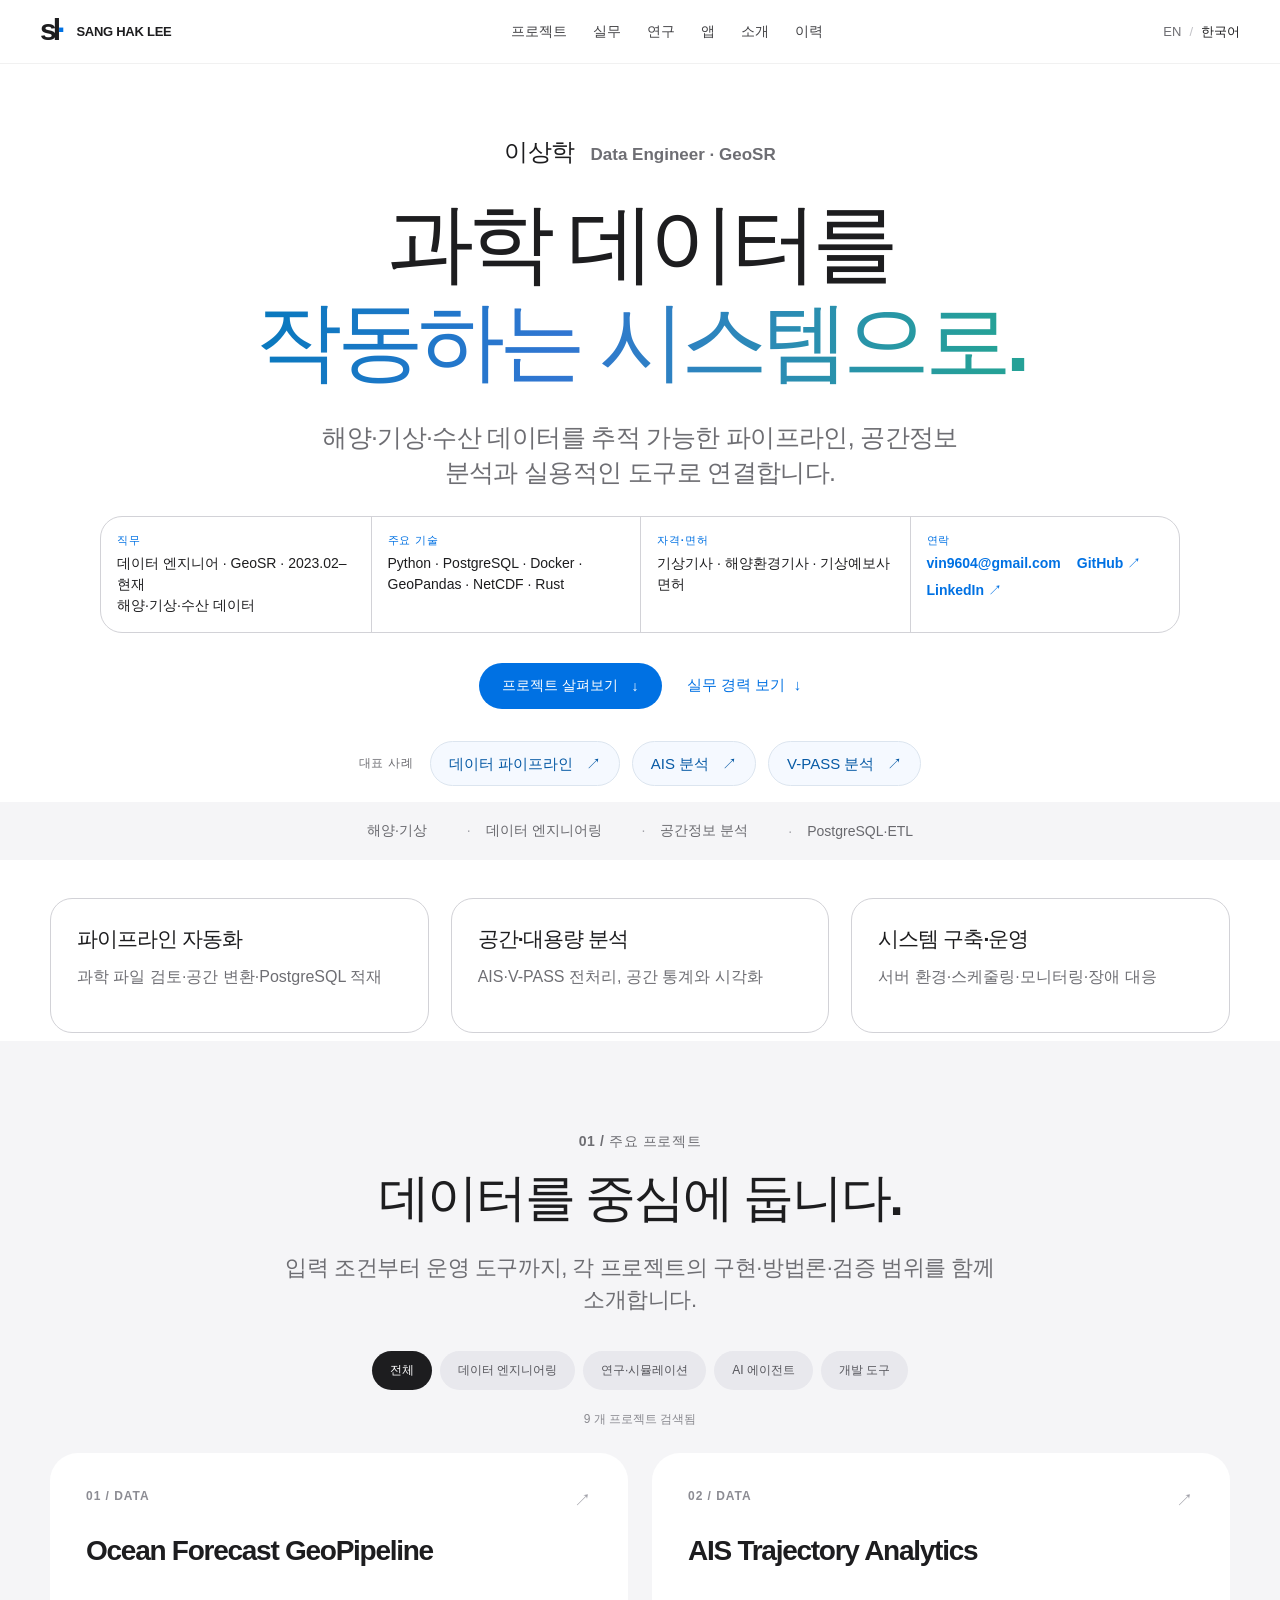
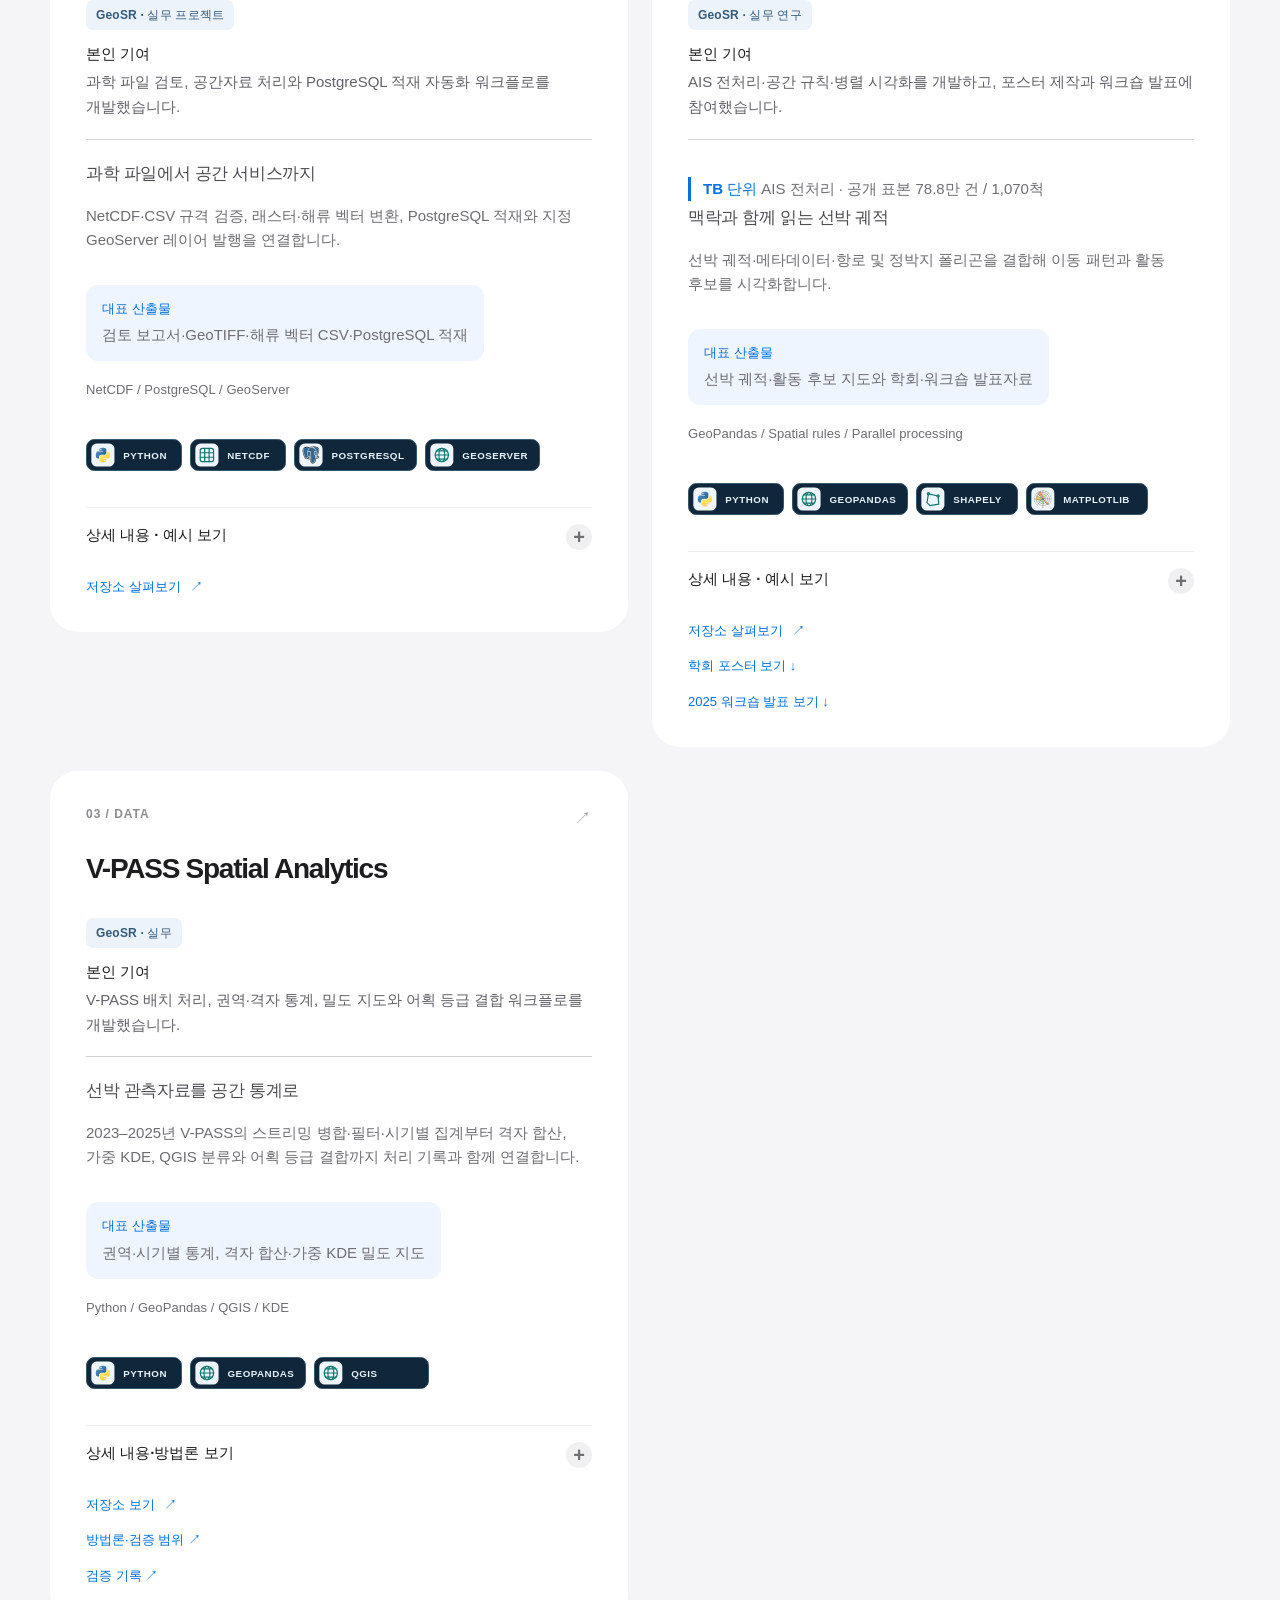
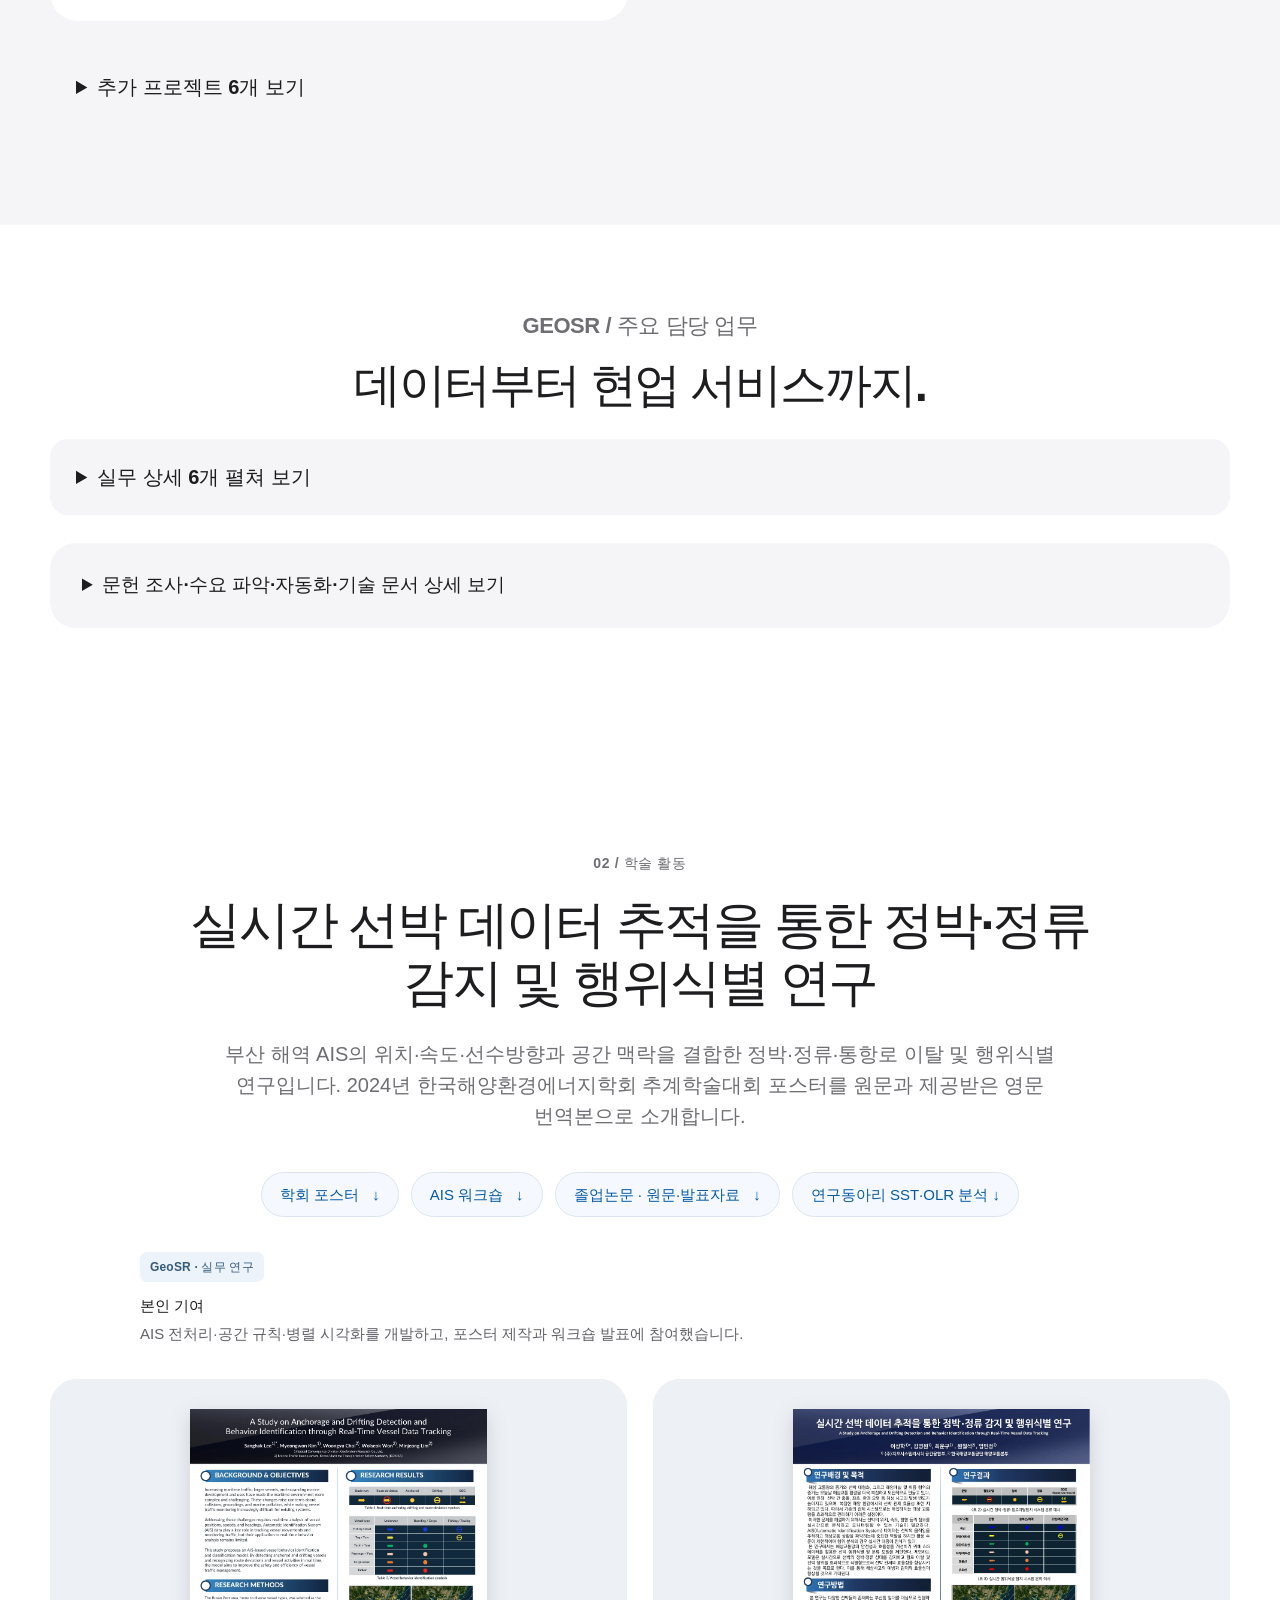
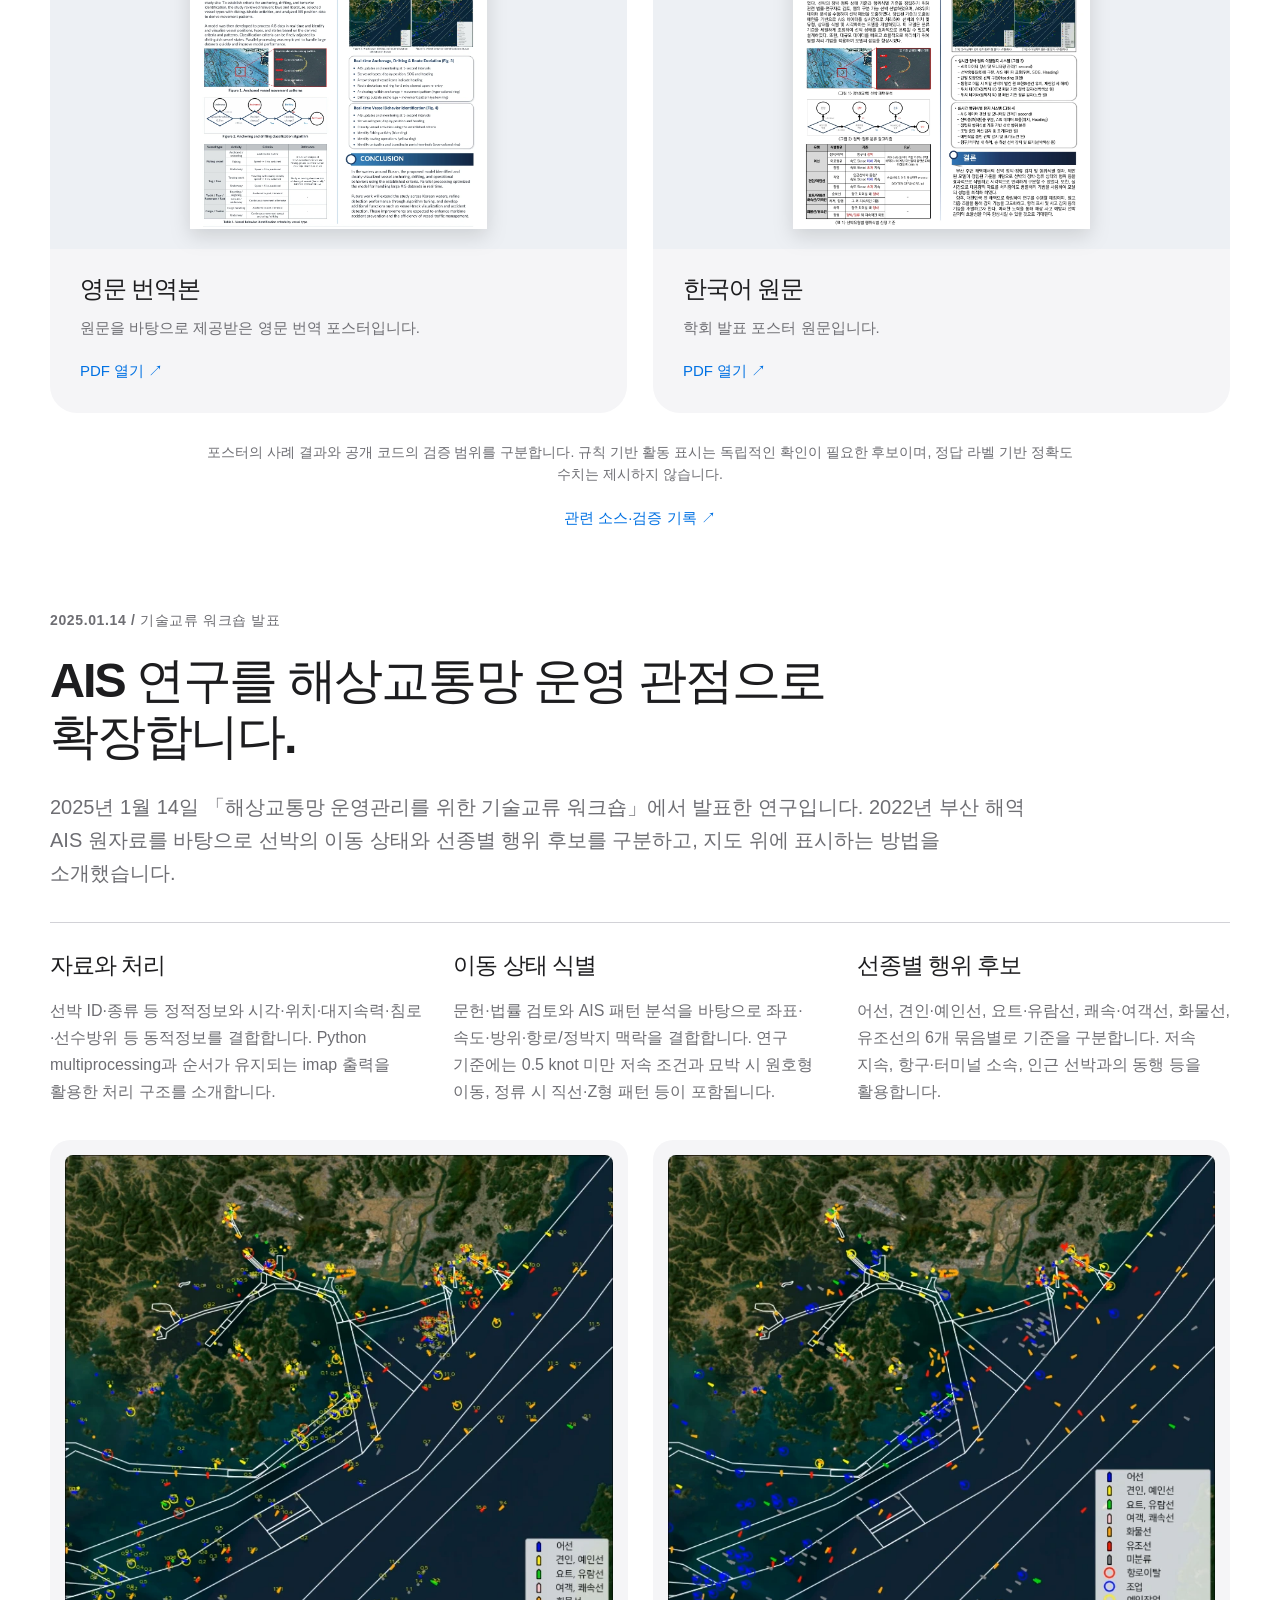
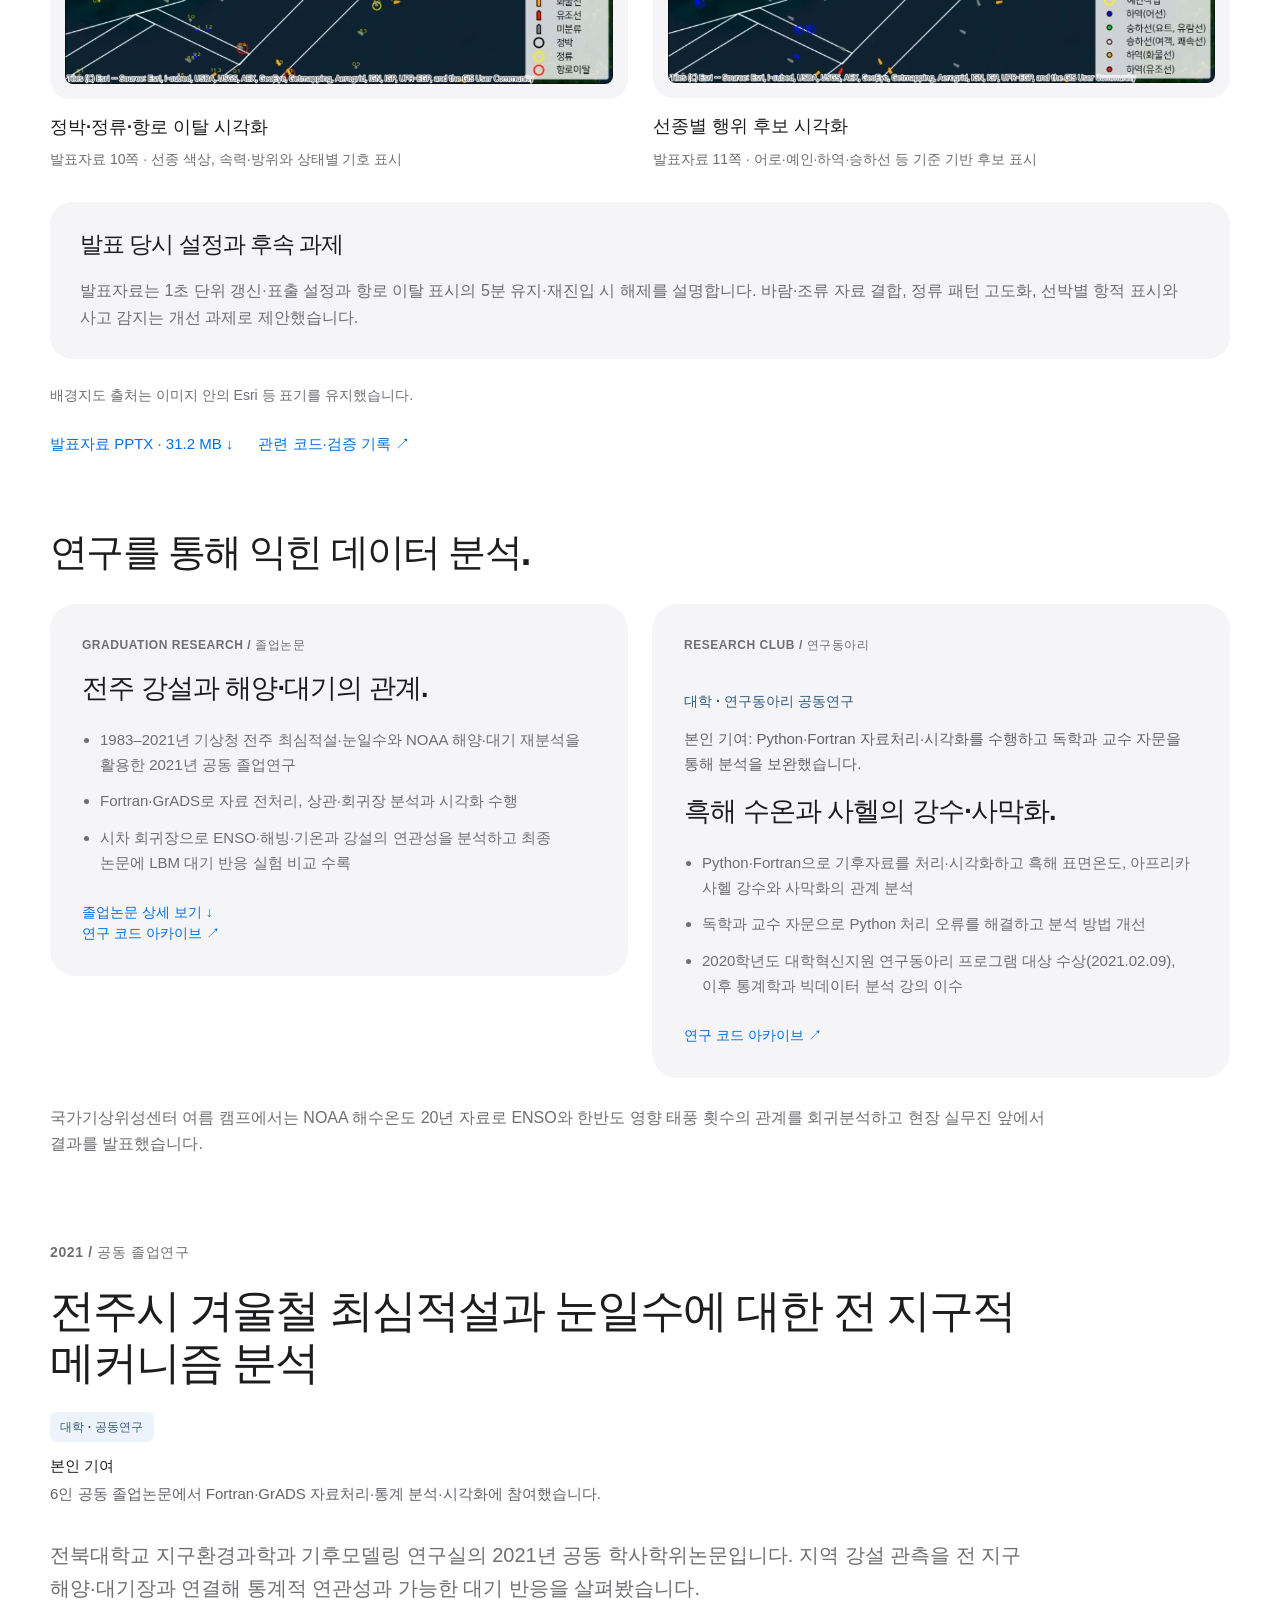
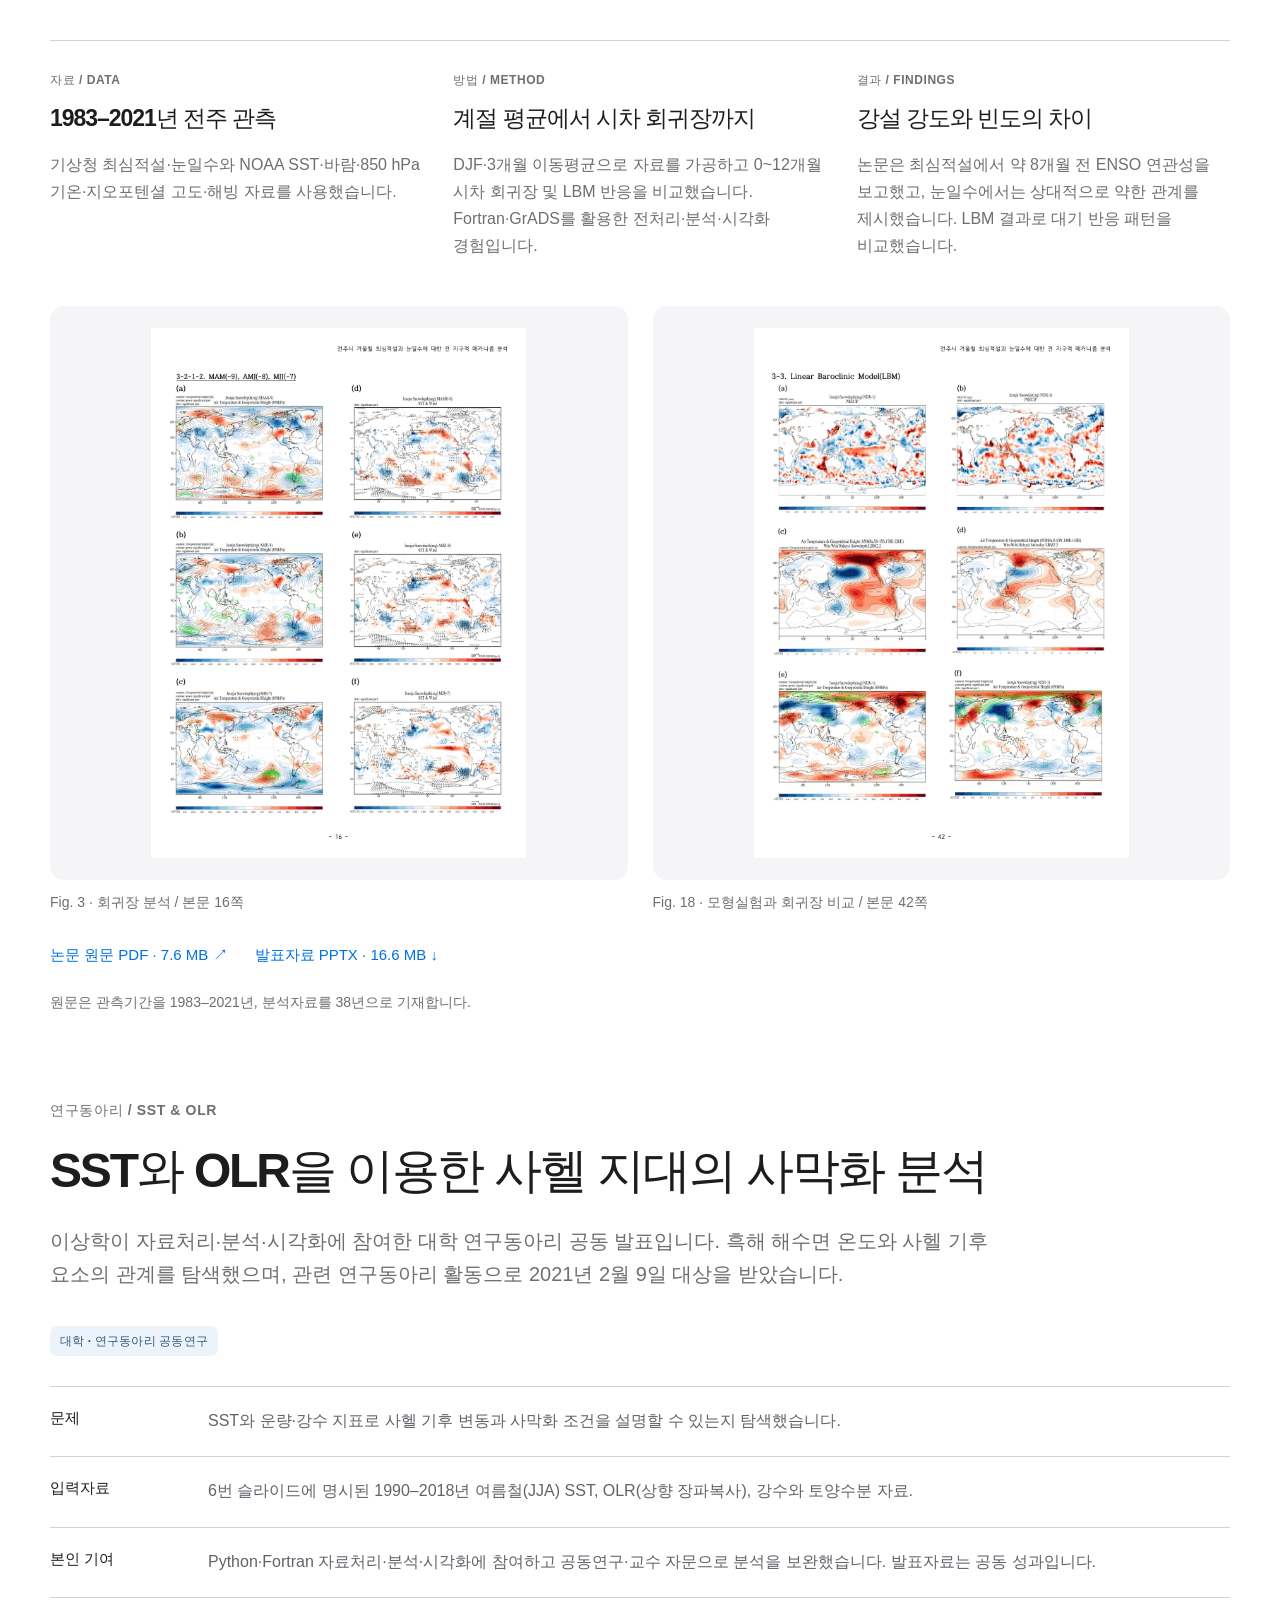
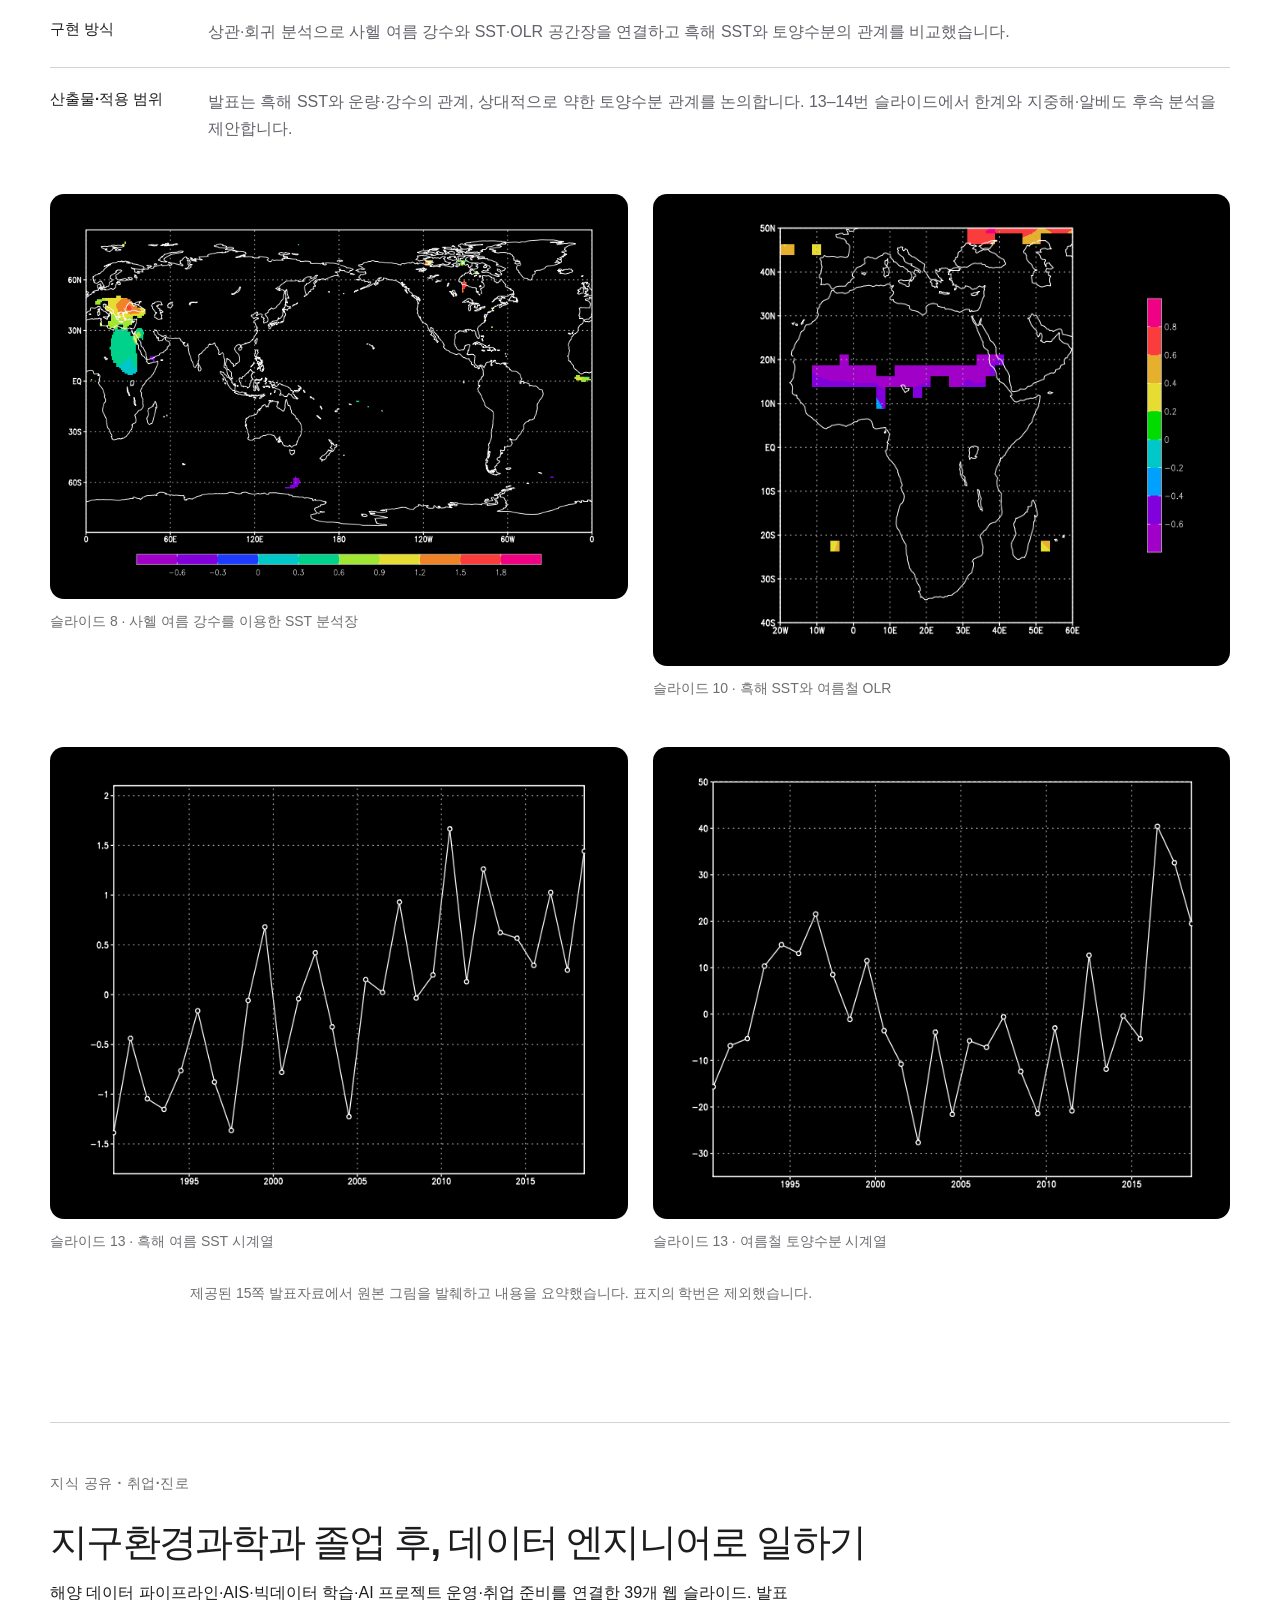
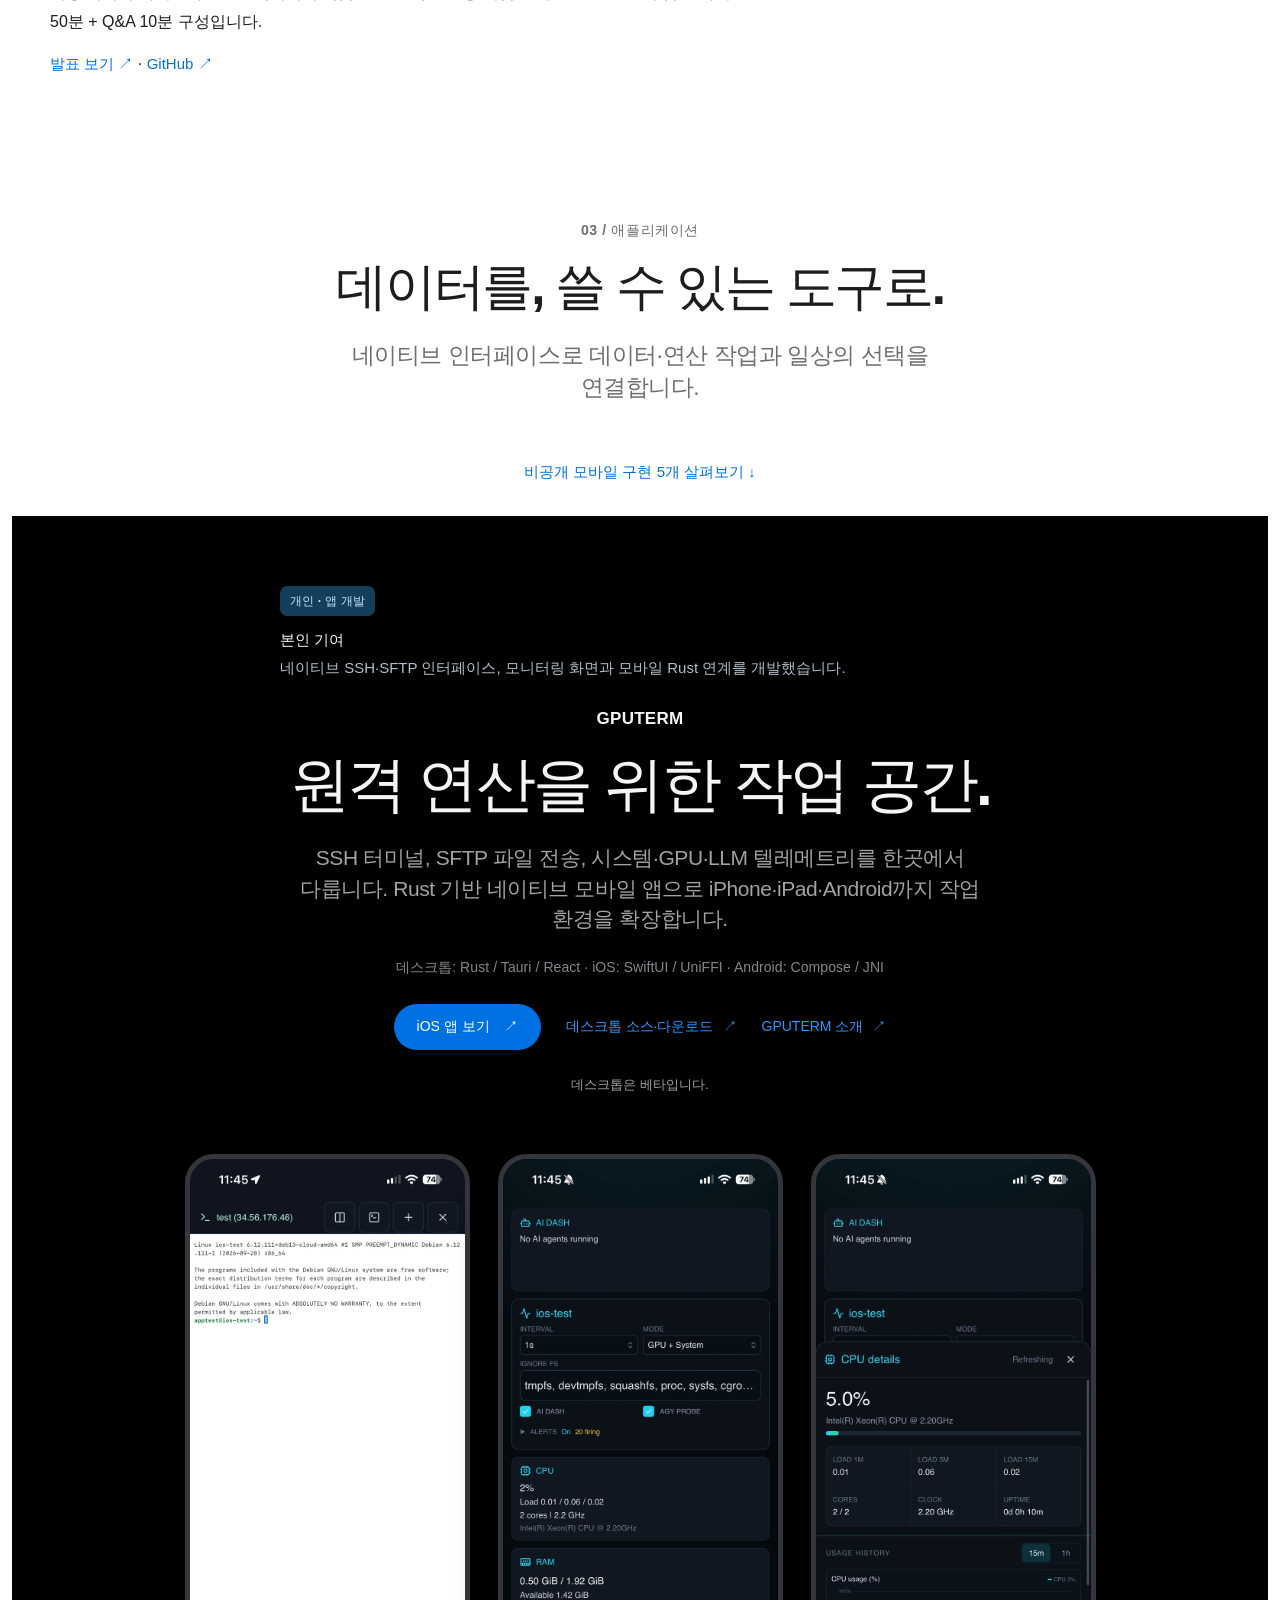
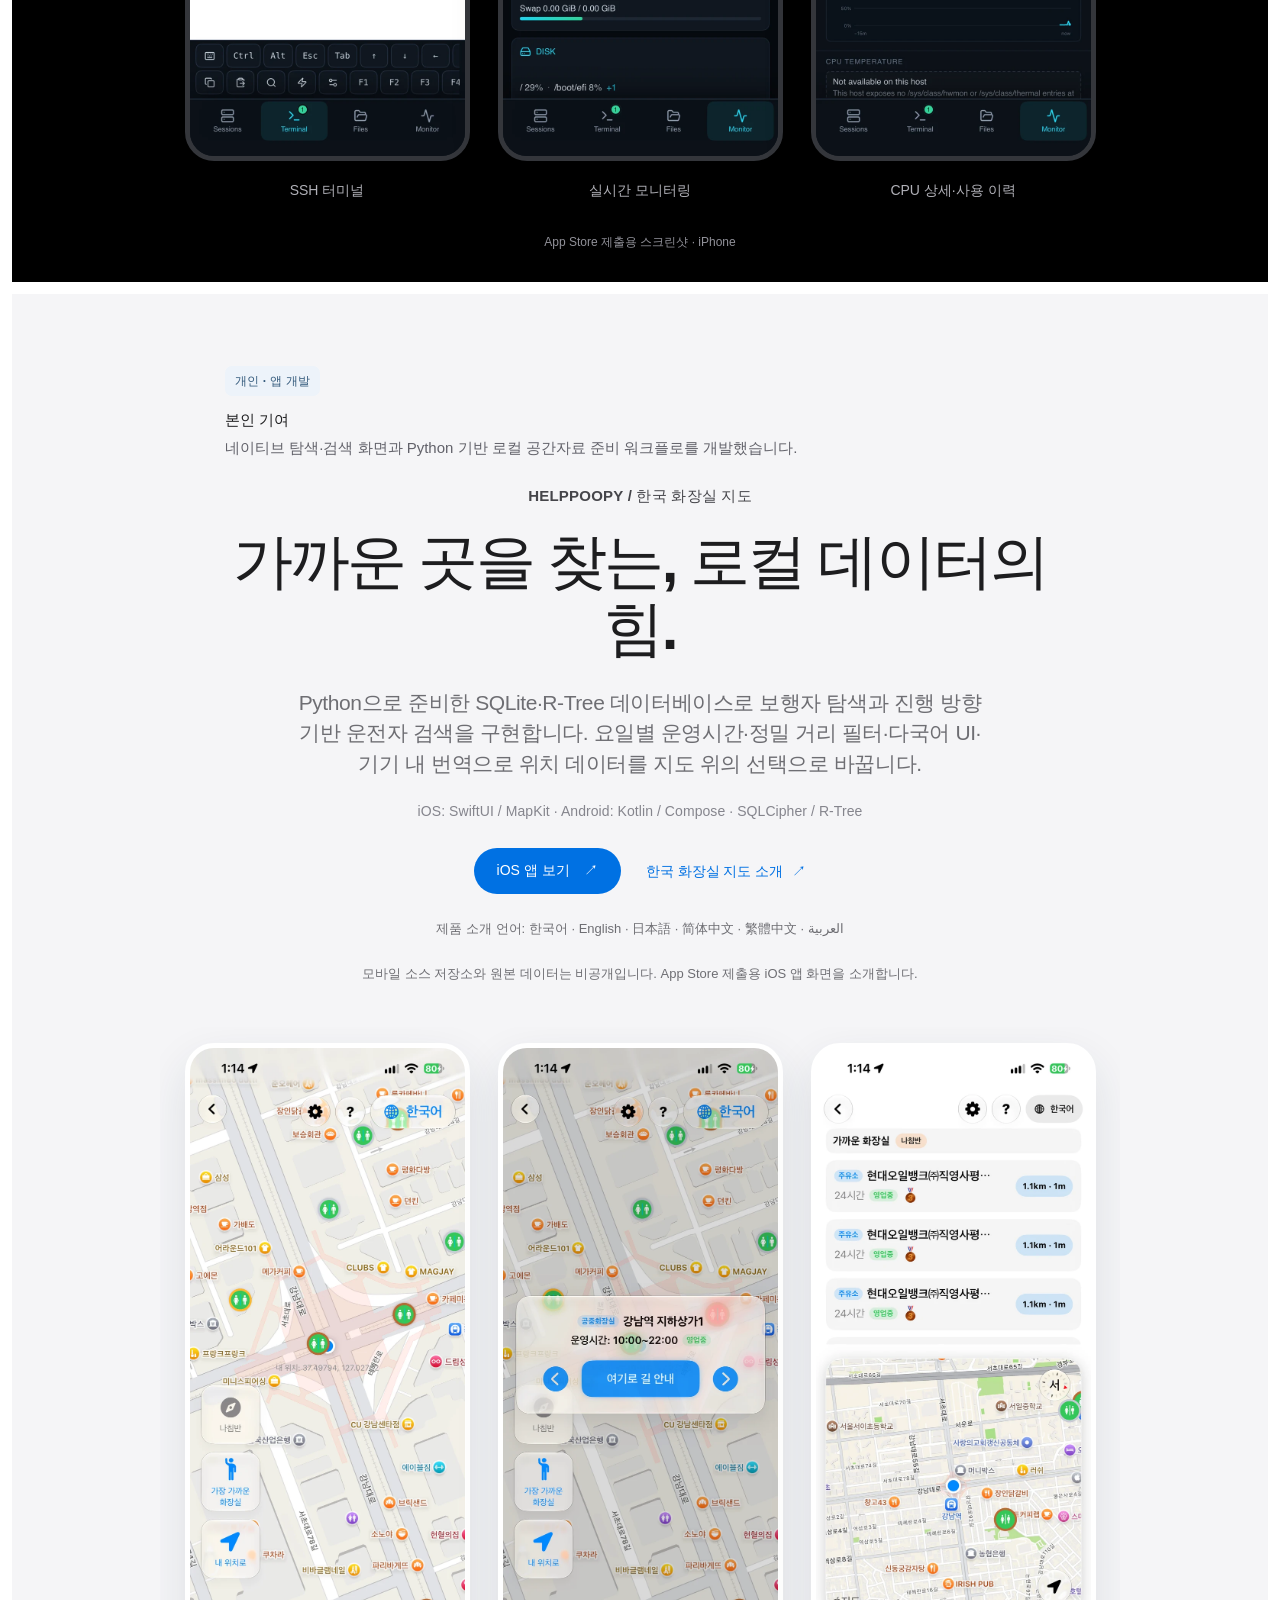
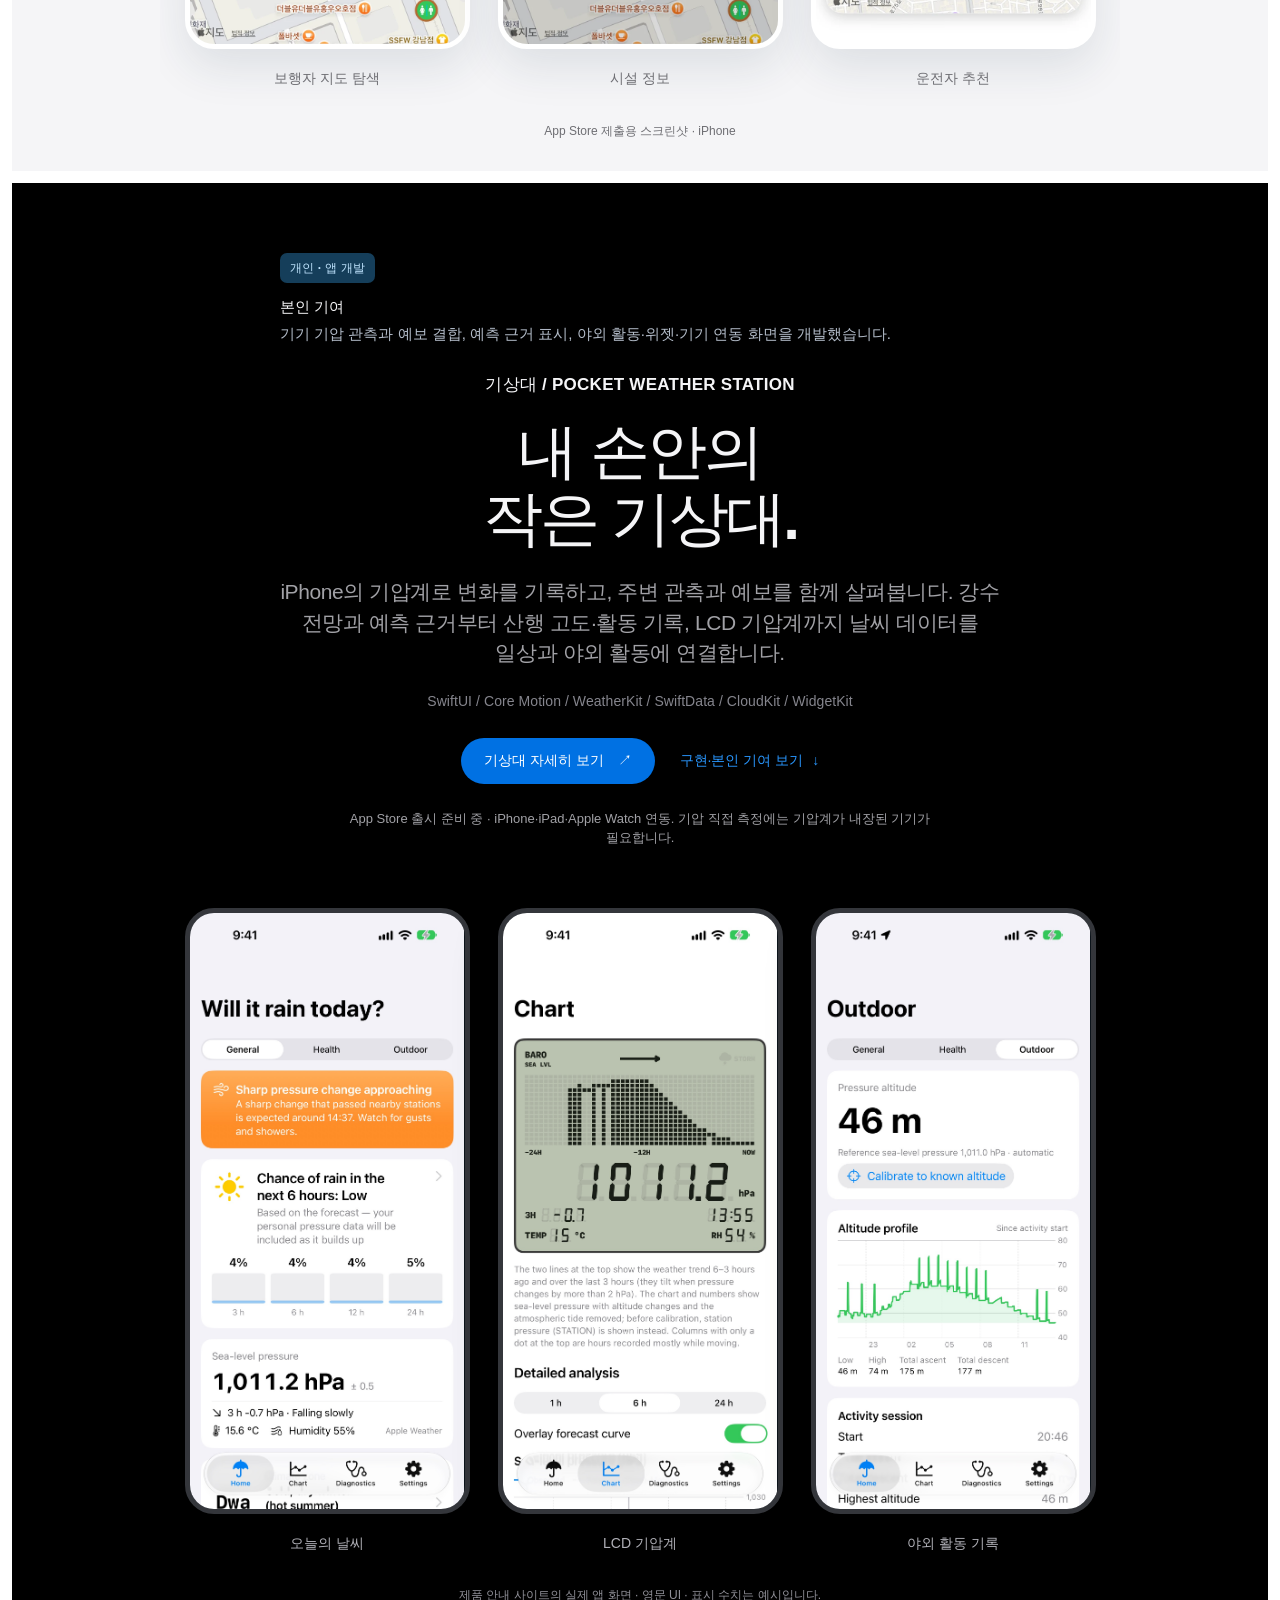
==== commit 02b0d57f: "fix(portfolio): restore full pipeline career case and natural card height" ====
--- a/ko/index.html
+++ b/ko/index.html
@@ -1,8 +1,8 @@
 <!doctype html>
-<html lang="ko"><head><meta charset="utf-8"><meta name="viewport" content="width=device-width, initial-scale=1"><meta name="color-scheme" content="light"><title>이상학 — 데이터 엔지니어 · 과학 데이터 분석</title><meta name="description" content="이상학의 해양·기상 데이터 엔지니어링, 공간정보 분석, 과학 데이터 파이프라인, AI 에이전트와 네이티브 앱 포트폴리오."><link rel="canonical" href="https://fortranmentis.github.io/ko/"><link rel="alternate" hreflang="en" href="https://fortranmentis.github.io/"><link rel="alternate" hreflang="ko" href="https://fortranmentis.github.io/ko/"><link rel="alternate" hreflang="x-default" href="https://fortranmentis.github.io/"><meta property="og:type" content="website"><meta property="og:title" content="이상학 — 데이터 엔지니어 · 과학 데이터 분석"><meta property="og:description" content="이상학의 해양·기상 데이터 엔지니어링, 공간정보 분석, 과학 데이터 파이프라인, AI 에이전트와 네이티브 앱 포트폴리오."><meta property="og:url" content="https://fortranmentis.github.io/ko/"><meta property="og:image" content="https://fortranmentis.github.io/assets/social.png?v=20261027-2"><meta name="twitter:card" content="summary_large_image"><link rel="icon" href="../assets/favicon.svg" type="image/svg+xml"><link rel="stylesheet" href="../style.css?v=20261112-7"><script src="../script.js?v=20261112-5" defer></script></head>
+<html lang="ko"><head><meta charset="utf-8"><meta name="viewport" content="width=device-width, initial-scale=1"><meta name="color-scheme" content="light"><title>이상학 — 데이터 엔지니어 · 과학 데이터 분석</title><meta name="description" content="이상학의 해양·기상 데이터 엔지니어링, 공간정보 분석, 과학 데이터 파이프라인, AI 에이전트와 네이티브 앱 포트폴리오."><link rel="canonical" href="https://fortranmentis.github.io/ko/"><link rel="alternate" hreflang="en" href="https://fortranmentis.github.io/"><link rel="alternate" hreflang="ko" href="https://fortranmentis.github.io/ko/"><link rel="alternate" hreflang="x-default" href="https://fortranmentis.github.io/"><meta property="og:type" content="website"><meta property="og:title" content="이상학 — 데이터 엔지니어 · 과학 데이터 분석"><meta property="og:description" content="이상학의 해양·기상 데이터 엔지니어링, 공간정보 분석, 과학 데이터 파이프라인, AI 에이전트와 네이티브 앱 포트폴리오."><meta property="og:url" content="https://fortranmentis.github.io/ko/"><meta property="og:image" content="https://fortranmentis.github.io/assets/social.png?v=20261027-2"><meta name="twitter:card" content="summary_large_image"><link rel="icon" href="../assets/favicon.svg" type="image/svg+xml"><link rel="stylesheet" href="../style.css?v=20261112-career-restore"><script src="../script.js?v=20261112-5" defer></script></head>
 <body><a class="skip" href="#main">본문으로 이동</a><header class="header"><a class="wordmark" href="../" aria-label="Sang Hak Lee — Home"><span class="monogram" aria-hidden="true">sl<span>·</span></span><span>SANG HAK LEE<small>DATA & SCIENTIFIC SYSTEMS</small></span></a><nav aria-label="주 메뉴"><a href="#work">프로젝트</a><a href="#career">실무</a><a href="#research">연구</a><a href="#apps">앱</a><a href="#about">소개</a><a href="#experience">이력</a></nav><div class="language" aria-label="Language"><a href="../index.html" lang="en">EN</a><span>/</span><a href="index.html" lang="ko" aria-current="page">한국어</a></div></header>
 <main id="main"><section class="hero wrap" aria-labelledby="hero-title"><div class="hero-copy"><p class="hero-identity"><strong>이상학</strong><span>Data Engineer · GeoSR</span></p><h1 id="hero-title">과학 데이터를<br><em>작동하는 시스템으로.</em></h1><p class="intro">해양·기상·수산 데이터를 추적 가능한 파이프라인, 공간정보 분석과 실용적인 도구로 연결합니다.</p><section class="summary-band hero-summary" aria-label="요약"><dl class="summary-grid"><div><dt>직무</dt><dd><strong>데이터 엔지니어</strong> · GeoSR · 2023.02–현재<br>해양·기상·수산 데이터</dd></div><div><dt>주요 기술</dt><dd>Python · PostgreSQL · Docker · GeoPandas · NetCDF · Rust</dd></div><div><dt>자격·면허</dt><dd>기상기사 · 해양환경기사 · 기상예보사 면허</dd></div><div><dt>연락</dt><dd class="summary-links"><a href="mailto:vin9604@gmail.com">vin9604@gmail.com</a><a href="https://github.com/fortranmentis">GitHub ↗</a><a href="https://www.linkedin.com/in/sang-hak-lee-ba11a5447/">LinkedIn ↗</a></dd></div></dl></section><div class="actions"><a class="button primary" href="#work">프로젝트 살펴보기 <span aria-hidden="true">↓</span></a><a class="text-link" href="#career">실무 경력 보기 <span aria-hidden="true">↓</span></a></div><nav class="hero-cases" aria-label="대표 사례 바로가기"><span>대표 사례</span><a href="#pipeline">데이터 파이프라인 <span aria-hidden="true">↗</span></a><a href="#ais-workshop">AIS 분석 <span aria-hidden="true">↗</span></a><a href="#vpass-spatial-analytics">V-PASS 분석 <span aria-hidden="true">↗</span></a></nav></div><div class="system" role="img" aria-label="과학 데이터의 검증·변환과 공간 분석을 거쳐 도구로 연결되는 개념도"><div class="system-top"><span>데이터에서 활용까지</span><span aria-hidden="true">[ 01 — 04 ]</span></div><svg class="system-path" viewBox="0 0 480 440" preserveAspectRatio="none" aria-hidden="true"><defs><pattern id="g" width="28" height="28" patternUnits="userSpaceOnUse"><path d="M28 0H0V28" fill="none" stroke="#35555c" stroke-width=".6"/></pattern></defs><rect width="480" height="440" fill="url(#g)"/><path d="M70 100C320 30 50 335 290 305S430 250 440 390" fill="none" stroke="#487171" stroke-width="1"/><path d="M110 105L338 180 145 275 350 355" fill="none" stroke="#7fe0c8" stroke-width="2" stroke-dasharray="5 7"/></svg><div class="node n0"><span class="node-icon" aria-hidden="true">▤</span><span>과학 데이터 입력</span><small>NetCDF · CSV</small></div><div class="node n1"><span class="node-icon" aria-hidden="true">⌁</span><span>검증·변환</span><small>Python · Fortran</small></div><div class="node n2"><span class="node-icon" aria-hidden="true">⊕</span><span>공간 맥락 결합</span><small>Grid · Vector</small></div><div class="node n3"><span class="node-icon" aria-hidden="true">↗</span><span>활용 가능한 도구</span><small>API · Apps</small></div><p class="system-caption">명확한 입력. 추적 가능한 판단. 쓸 수 있는 결과.</p></div></section>
-<div class="focus-strip"><div class="wrap"><span>해양·기상</span><span>데이터 엔지니어링</span><span>공간정보 분석</span><span>PostgreSQL·ETL</span></div></div><section class="capability-section wrap" aria-label="핵심 역량"><div class="capability-grid"><article><h3>파이프라인 자동화</h3><p>과학 파일 검토·공간 변환·PostgreSQL 적재</p></article><article><h3>공간·대용량 분석</h3><p>AIS·V-PASS 전처리, 공간 통계와 시각화</p></article><article><h3>시스템 구축·운영</h3><p>서버 환경·스케줄링·모니터링·장애 대응</p></article></div></section><section id="work" class="work-section" aria-labelledby="work-title"><div class="wrap"><div class="section-heading"><div><p class="eyebrow">01 / 주요 프로젝트</p><h2 id="work-title">데이터를 중심에 둡니다.</h2></div><p>입력 조건부터 운영 도구까지, 각 프로젝트의 구현·방법론·검증 범위를 함께 소개합니다.</p></div><div class="filters" role="group" aria-label="프로젝트 분류" hidden><button type="button" data-filter="all" aria-pressed="true">전체</button><button type="button" data-filter="data" aria-pressed="false">데이터 엔지니어링</button><button type="button" data-filter="research" aria-pressed="false">연구·시뮬레이션</button><button type="button" data-filter="ai" aria-pressed="false">AI 에이전트</button><button type="button" data-filter="tools" aria-pressed="false">개발 도구</button></div><p class="result-count" aria-live="polite" data-count-label="개 프로젝트 검색됨"></p><div class="project-grid"><article id="pipeline" class="project" data-category="data"><div class="project-meta"><span>01 / DATA</span><span aria-hidden="true">↗</span></div><h3><a href="https://github.com/fortranmentis/ocean-forecast-geopipeline">Ocean Forecast GeoPipeline</a></h3><div class="project-attribution"><span class="context-label">GeoSR · 실무 프로젝트</span><p class="contribution"><strong>본인 기여</strong> 과학 파일 검토, 공간자료 처리와 PostgreSQL 적재 자동화 워크플로를 개발했습니다.</p></div><p class="project-headline">과학 파일에서 공간 서비스까지</p><p>NetCDF·CSV 규격 검증, 래스터·해류 벡터 변환, PostgreSQL 적재와 지정 GeoServer 레이어 발행을 연결합니다.</p><p class="project-output"><strong>대표 산출물</strong><span>검토 보고서·GeoTIFF·해류 벡터 CSV·PostgreSQL 적재</span></p><p class="stack">NetCDF / PostgreSQL / GeoServer</p><div class="tech-badges" aria-label="기술 스택"><img src="../assets/badges/python.svg" alt="Python" height="36" loading="lazy"><img src="../assets/badges/netcdf.svg" alt="NetCDF" height="36" loading="lazy"><img src="../assets/badges/postgresql.svg" alt="PostgreSQL" height="36" loading="lazy"><img src="../assets/badges/geoserver.svg" alt="GeoServer" height="36" loading="lazy"></div><details class="project-detail"><summary>상세 내용 · 예시 보기</summary><p class="case-context">2025.06–2026.04 · 과업 연장 기간 포함</p><div class="project-detail-body"><dl><div><dt>문제</dt><dd>반복 유입되는 과학 산출물의 수용 조건과 처리 이력을 명확히 관리해야 합니다.</dd></div><div><dt>입력자료</dt><dd>전달받은 NetCDF·CSV 파일과 운영자가 제공한 규격표.</dd></div><div><dt>본인 역할</dt><dd>과학 파일 검토, 공간자료 처리와 PostgreSQL 적재 자동화 워크플로를 개발했습니다.</dd></div><div><dt>처리·운영 방식</dt><dd>필드·차원 비교, 래스터 재격자화·재투영, U/V 기반 유속·방향 산출과 데이터베이스 갱신을 연결합니다.</dd></div><div><dt>산출물·근거</dt><dd>항목별 판정 보고서, GeoTIFF, 해류 벡터 CSV와 지정 GeoServer 레이어.</dd></div></dl></div></details><a class="text-link" href="https://github.com/fortranmentis/ocean-forecast-geopipeline">저장소 살펴보기 <span aria-hidden="true">↗</span></a></article><article class="project" data-category="data"><div class="project-meta"><span>02 / DATA</span><span aria-hidden="true">↗</span></div><h3><a href="https://github.com/fortranmentis/Busan-AIS-ship-behavior-analysis">AIS Trajectory Analytics</a></h3><div class="project-attribution"><span class="context-label">GeoSR · 실무 연구</span><p class="contribution"><strong>본인 기여</strong> AIS 전처리·공간 규칙·병렬 시각화를 개발하고, 포스터 제작과 워크숍 발표에 참여했습니다.</p></div><p class="project-metric"><strong>TB 단위</strong> AIS 전처리 · 공개 표본 78.8만 건 / 1,070척</p><p class="project-headline">맥락과 함께 읽는 선박 궤적</p><p>선박 궤적·메타데이터·항로 및 정박지 폴리곤을 결합해 이동 패턴과 활동 후보를 시각화합니다.</p><p class="project-output"><strong>대표 산출물</strong><span>선박 궤적·활동 후보 지도와 학회·워크숍 발표자료</span></p><p class="stack">GeoPandas / Spatial rules / Parallel processing</p><div class="tech-badges" aria-label="기술 스택"><img src="../assets/badges/python.svg" alt="Python" height="36" loading="lazy"><img src="../assets/badges/geopandas.svg" alt="GeoPandas" height="36" loading="lazy"><img src="../assets/badges/shapely.svg" alt="Shapely" height="36" loading="lazy"><img src="../assets/badges/matplotlib.svg" alt="Matplotlib" height="36" loading="lazy"></div><details class="project-detail"><summary>상세 내용 · 예시 보기</summary><div class="project-detail-body"><dl><div><dt>문제</dt><dd>선박 활동 후보를 해석하려면 이동 궤적의 공간·시간 맥락을 함께 확인해야 합니다.</dd></div><div><dt>입력자료</dt><dd>부산 해역 과거 AIS 관측, 선박 메타데이터, 항로·정박지 폴리곤.</dd></div><div><dt>본인 역할</dt><dd>AIS 전처리·공간 규칙·병렬 시각화를 개발하고, 포스터 제작과 워크숍 발표에 참여했습니다.</dd></div><div><dt>처리·운영 방식</dt><dd>속도·선수방향·변위·공간 소속을 결합하고 시간 단위를 맞춰 이동·활동 후보를 시각화합니다.</dd></div><div><dt>산출물·근거</dt><dd>지도 기반 타임랩스와 규칙 기반 정박·정류·선박 활동 후보.</dd></div></dl><figure class="project-example"><a href="https://github.com/fortranmentis/Busan-AIS-ship-behavior-analysis#demo" target="_blank" rel="noopener"><img src="../assets/research/ais-workshop-navigation.webp" alt="부산 AIS 이동·정박 지표 예시" width="862" height="832" loading="lazy"></a><figcaption>2025 워크숍 발표자료 10쪽 · 원본 배경지도 출처 표기 유지</figcaption></figure><p class="project-boundary"><strong>해석 범위</strong> 규칙 기반 활동 후보는 독립적인 확인이 필요합니다.</p></div></details><a class="text-link" href="https://github.com/fortranmentis/Busan-AIS-ship-behavior-analysis">저장소 살펴보기 <span aria-hidden="true">↗</span></a><a class="text-link poster-project-link" href="#research">학회 포스터 보기 ↓</a><a class="text-link poster-project-link" href="#ais-workshop">2025 워크숍 발표 보기 ↓</a></article><article id="vpass-spatial-analytics" class="project" data-category="data"><div class="project-meta"><span>03 / DATA</span><span aria-hidden="true">↗</span></div><h3><a href="https://github.com/fortranmentis/vpass-spatial-analytic">V-PASS Spatial Analytics</a></h3><div class="project-attribution"><span class="context-label">GeoSR · 실무</span><p class="contribution"><strong>본인 기여</strong> V-PASS 배치 처리, 권역·격자 통계, 밀도 지도와 어획 등급 결합 워크플로를 개발했습니다.</p></div><p class="project-headline">선박 관측자료를 공간 통계로</p><p>2023–2025년 V-PASS의 스트리밍 병합·필터·시기별 집계부터 격자 합산, 가중 KDE, QGIS 분류와 어획 등급 결합까지 처리 기록과 함께 연결합니다.</p><p class="project-output"><strong>대표 산출물</strong><span>권역·시기별 통계, 격자 합산·가중 KDE 밀도 지도</span></p><p class="stack">Python / GeoPandas / QGIS / KDE</p><div class="tech-badges" aria-label="기술 스택"><img src="../assets/badges/python.svg" alt="Python" height="36" loading="lazy"><img src="../assets/badges/geopandas.svg" alt="GeoPandas" height="36" loading="lazy"><img src="../assets/badges/qgis.svg" alt="QGIS" height="36" loading="lazy"></div><details class="project-detail"><summary>상세 내용·방법론 보기</summary><div class="project-detail-body"><dl><div><dt>문제</dt><dd>반복적으로 들어오는 선박 관측자료를 명시적인 집계·제외 기준이 있는 수산 분야 공간 통계로 연결합니다.</dd></div><div><dt>입력자료</dt><dd>별도로 준비하는 2023–2025년 V-PASS 자료, 선박 ID 목록, 권역 경계·기준 격자와 기존 어획 등급.</dd></div><div><dt>본인 역할</dt><dd>자료 준비, 시기·권역별 통계, 격자 합산·밀도 분석과 등급 결합을 위한 배치·공간 처리 워크플로를 개발했습니다.</dd></div><div><dt>처리·운영 방식</dt><dd>연도별 스트리밍 병합과 명시적인 속력·선박 ID 필터, 월·연속 계절 집계, 권역별 격자 처리와 count 합산, 가중 Quartic KDE, 비교 범위를 정한 QGIS 공통 구간 표현을 적용합니다.</dd></div><div><dt>산출물·근거</dt><dd>제외 자료·격자 배정·집계량 대사 보고서, 공간 레이어·표현 스타일과 어획 등급 결합 결과. 공개 저장소에서 코드·자료 규격·방법론·검증 기록을 확인할 수 있습니다.</dd></div></dl></div></details><a class="text-link" href="https://github.com/fortranmentis/vpass-spatial-analytic">저장소 보기 <span aria-hidden="true">↗</span></a><a class="text-link poster-project-link" href="https://github.com/fortranmentis/vpass-spatial-analytic/blob/main/docs/METHODOLOGY.md">방법론·검증 범위 ↗</a><a class="text-link poster-project-link" href="https://github.com/fortranmentis/vpass-spatial-analytic/blob/main/docs/VALIDATION.md">검증 기록 ↗</a></article></div><details class="additional-projects"><summary>추가 프로젝트 6개 보기</summary><div class="project-grid"><article class="project" data-category="research"><div class="project-meta"><span>04 / RESEARCH</span><span aria-hidden="true">↗</span></div><h3><a href="https://github.com/fortranmentis/climate-variability-analysis_Jeonbuk-National-University">Climate Variability Analysis</a></h3><div class="project-attribution"><span class="context-label">대학 · 공동연구</span><p class="contribution"><strong>본인 기여</strong> 6인 공동 졸업논문에서 Fortran·GrADS 자료처리·통계 분석·시각화에 참여했습니다.</p></div><p class="project-headline">강설·해양·대기의 통계적 관계</p><p>회귀·합성·EOF·시계열 기법으로 강설, 해수면 온도, 대기 순환과 해빙을 살펴본 연구·수업 자료입니다.</p><p class="stack">Fortran / GrADS / MATLAB</p><div class="tech-badges" aria-label="기술 스택"><img src="../assets/badges/fortran.svg" alt="Fortran" height="36" loading="lazy"><img src="../assets/badges/grads.svg" alt="GrADS" height="36" loading="lazy"><img src="../assets/badges/matlab.svg" alt="MATLAB" height="36" loading="lazy"></div><details class="project-detail"><summary>상세 내용 · 예시 보기</summary><div class="project-detail-body"><dl><div><dt>문제</dt><dd>전주 겨울철 적설과 전 지구 해양·대기 조건의 연관성을 분석합니다.</dd></div><div><dt>입력자료</dt><dd>전주시 강설 관측과 NOAA 해양·대기 재분석 자료.</dd></div><div><dt>본인 역할</dt><dd>6인 공동 졸업논문에서 Fortran·GrADS 자료처리·통계 분석·시각화에 참여했습니다.</dd></div><div><dt>처리·운영 방식</dt><dd>계절 평균과 시차 회귀로 겨울철 적설의 연관성을 분석했습니다. 다른 수업 분석은 별도 아카이브입니다.</dd></div><div><dt>산출물·근거</dt><dd>연구 지도·시계열 및 2021년 공동 졸업논문.</dd></div></dl><figure class="project-example"><a href="#thesis" target="_blank" rel="noopener"><img src="../assets/research/thesis-regression.webp" alt="졸업논문 시차 회귀장 예시" width="1062" height="1500" loading="lazy"></a><figcaption>2021 공동 졸업논문 · Fig. 3</figcaption></figure></div></details><a class="text-link" href="https://github.com/fortranmentis/climate-variability-analysis_Jeonbuk-National-University">저장소 살펴보기 <span aria-hidden="true">↗</span></a></article><article class="project" data-category="data"><div class="project-meta"><span>05 / DATA</span><span aria-hidden="true">↗</span></div><h3><a href="https://github.com/fortranmentis/multi-model-grid-validator">Multi-Model Grid Validator</a></h3><div class="project-attribution"><span class="context-label">GeoSR · 실무 프로젝트</span><p class="contribution"><strong>본인 기여</strong> 서비스 지점 검토를 위한 유효 모델 격자 매칭과 NetCDF 공간분포 점검을 자동화했습니다.</p></div><p class="project-headline">조건을 충족하는 모델 격자 탐색</p><p>명시적인 값 조건과 병렬 탐색으로 해양·파랑·대기 모델에서 서비스 지점에 가까운 유효 격자를 매칭합니다.</p><p class="stack">Python / NetCDF / Multiprocessing</p><div class="tech-badges" aria-label="기술 스택"><img src="../assets/badges/python.svg" alt="Python" height="36" loading="lazy"><img src="../assets/badges/numpy.svg" alt="NumPy" height="36" loading="lazy"><img src="../assets/badges/netcdf.svg" alt="NetCDF" height="36" loading="lazy"></div><details class="project-detail"><summary>상세 내용 · 예시 보기</summary><div class="project-detail-body"><dl><div><dt>문제</dt><dd>서비스 지점과 명시된 자료 조건을 만족하는 모델 격자를 연결해야 합니다.</dd></div><div><dt>입력자료</dt><dd>Excel 서비스 지점 좌표와 해양·파랑·대기 NetCDF 격자.</dd></div><div><dt>본인 역할</dt><dd>서비스 지점 검토를 위한 유효 모델 격자 매칭과 NetCDF 공간분포 점검을 자동화했습니다.</dd></div><div><dt>처리·운영 방식</dt><dd>40 km 이내에서 탐색하고 비WRF 모델은 최대 첫 20개 시점의 값을 검사합니다. WRF는 좌표로 매칭합니다.</dd></div><div><dt>산출물·근거</dt><dd>가장 가까운 유효 격자의 인덱스와 첫 시점 표본값을 담은 CSV.</dd></div></dl></div></details><a class="text-link" href="https://github.com/fortranmentis/multi-model-grid-validator">저장소 살펴보기 <span aria-hidden="true">↗</span></a></article><article class="project" data-category="data"><div class="project-meta"><span>06 / DATA</span><span aria-hidden="true">↗</span></div><h3><a href="https://github.com/fortranmentis/marine-forecast-index-stats">Marine Forecast Index Stats</a></h3><div class="project-attribution"><span class="context-label">GeoSR · 실무 프로젝트</span><p class="contribution"><strong>본인 기여</strong> 예측·서비스 산출물 비교 계산과 정기 예보지수 통계 보고를 개발·수행했습니다.</p></div><p class="project-headline">예보 산출물의 변화를 명료하게</p><p>서비스·예측 산출물을 비교하고 지수 변경·특보 차이·특이사항 발생일을 Excel·CSV·HTML로 요약합니다.</p><p class="stack">Python / pandas / Analytical reporting</p><div class="tech-badges" aria-label="기술 스택"><img src="../assets/badges/python.svg" alt="Python" height="36" loading="lazy"><img src="../assets/badges/pandas.svg" alt="pandas" height="36" loading="lazy"></div><details class="project-detail"><summary>상세 내용 · 예시 보기</summary><div class="project-detail-body"><dl><div><dt>문제</dt><dd>예측·서비스 자료의 변화를 일관된 집계 기준과 보고 형식으로 정리해야 합니다.</dd></div><div><dt>입력자료</dt><dd>해양 활동별 서비스·예측 예보지수 Excel 자료 쌍.</dd></div><div><dt>본인 역할</dt><dd>예측·서비스 산출물 비교 계산과 정기 예보지수 통계 보고를 개발·수행했습니다.</dd></div><div><dt>처리·운영 방식</dt><dd>지수 변경·모델 요소·특보 차이를 비교하고 활동별 집계 단위와 분모를 적용합니다.</dd></div><div><dt>산출물·근거</dt><dd>예보 변경 검토와 정기 보고를 위한 Excel·CSV·HTML 요약표.</dd></div></dl></div></details><a class="text-link" href="https://github.com/fortranmentis/marine-forecast-index-stats">저장소 살펴보기 <span aria-hidden="true">↗</span></a></article><article class="project" data-category="ai"><div class="project-meta"><span>07 / AI</span><span aria-hidden="true">↗</span></div><h3><a href="https://github.com/fortranmentis/marine-travel-AI-agent">Marine Travel AI Agent · 바다결</a></h3><div class="project-attribution"><span class="context-label">GeoSR · 사내 기술개발</span><p class="contribution"><strong>본인 기여</strong> 공공데이터 연계, 타입 검증 도구와 근거를 확인할 수 있는 일정 규칙을 개발했습니다.</p></div><p class="project-headline">공공데이터에서 검토 가능한 여행 초안으로</p><p>8개 타입 검증 도구로 관광·해양·기상·교통 근거를 연결합니다. 전국 29개 예보 연계 범위의 1~3일 차량·도보 초안을 지원합니다.</p><p class="stack">Python / FastAPI / Ollama / LangGraph</p><div class="tech-badges" aria-label="Technology stack"><img src="../assets/badges/langgraph.svg" alt="langgraph" height="36" loading="lazy"><img src="../assets/badges/n8n.svg" alt="n8n" height="36" loading="lazy"><img src="../assets/badges/langfuse.svg" alt="langfuse" height="36" loading="lazy"><img src="../assets/badges/cytoscape.svg" alt="cytoscape" height="36" loading="lazy"><img src="../assets/badges/sqlite.svg" alt="sqlite" height="36" loading="lazy"><img src="../assets/badges/docker.svg" alt="docker" height="36" loading="lazy"></div><details class="project-detail"><summary>상세 내용 · 예시 보기</summary><div class="project-detail-body"><dl><div><dt>문제</dt><dd>여러 출처의 시각 정보와 접근 조건을 확인할 수 있는 여행 초안이 필요합니다.</dd></div><div><dt>입력자료</dt><dd>TourAPI 관광자료, 해양예보, 기상·교통 참고정보.</dd></div><div><dt>본인 역할</dt><dd>공공데이터 연계, 타입 검증 도구와 근거를 확인할 수 있는 일정 규칙을 개발했습니다.</dd></div><div><dt>처리·운영 방식</dt><dd>v0.9: LangGraph의 생성 → 검증 → 사용자 선택 → 재검토 → 완료 흐름을 Python 규칙 엔진과 연결했습니다. 최대 2회 재검토·고정 예약 유지, SQLite 체크포인트와 버전별 계획 복구, n8n 자료 수집, Cytoscape·Langfuse 실행 추적을 제공합니다.</dd></div><div><dt>산출물·근거</dt><dd>1~3일 여행 초안, 지도, 방문지 교체와 PDF 내보내기.</dd></div></dl><figure class="project-example"><a href="../assets/marine-travel-langgraph.jpg" target="_blank" rel="noopener"><img src="../assets/marine-travel-langgraph.jpg" alt="합성 강우 조건의 LangGraph 사용자 선택 복구 예시"  loading="lazy"></a><figcaption>v0.9 예시 · 합성 기상·장소·경로이며 실제 여행 조건을 뜻하지 않습니다</figcaption></figure></div></details><a class="text-link" href="https://github.com/fortranmentis/marine-travel-AI-agent">저장소 살펴보기 <span aria-hidden="true">↗</span></a></article><article class="project" data-category="tools"><div class="project-meta"><span>08 / TOOLS</span><span aria-hidden="true">↗</span></div><h3><a href="https://github.com/fortranmentis/GPUTERM">GPUTERM</a></h3><div class="project-attribution"><span class="context-label">개인 · 앱 개발</span><p class="contribution"><strong>본인 기여</strong> 데스크톱 작업 공간과 Rust 공통 기능을 연결하는 네이티브 모바일 인터페이스를 개발했습니다.</p></div><p class="project-headline">원격 연산을 위한 작업 공간</p><p>SSH·SFTP·시스템/GPU 텔레메트리에 LLM 런타임과 원격 환경이 지원하는 컨테이너·DB 모니터링을 연결합니다.</p><p>TensorBoard·Jupyter·MLflow·Ray 등 원격 웹서비스를 탐지하고 임시 SSH 포워딩으로 연결합니다.</p><p class="stack">Rust / Tauri / React / Native mobile</p><div class="tech-badges" aria-label="기술 스택"><img src="../assets/badges/rust.svg" alt="Rust" height="36" loading="lazy"><img src="../assets/badges/tauri.svg" alt="Tauri" height="36" loading="lazy"><img src="../assets/badges/react.svg" alt="React" height="36" loading="lazy"><img src="../assets/badges/swiftui.svg" alt="SwiftUI" height="36" loading="lazy"><img src="../assets/badges/compose.svg" alt="Jetpack Compose" height="36" loading="lazy"></div><details class="project-detail"><summary>상세 내용 · 예시 보기</summary><div class="project-detail-body"><dl><div><dt>문제</dt><dd>원격 터미널·파일 전송·텔레메트리 작업을 하나의 작업 공간에서 연결합니다.</dd></div><div><dt>입력자료</dt><dd>원격 SSH 세션, 서버 파일과 호스트 텔레메트리.</dd></div><div><dt>본인 역할</dt><dd>데스크톱 작업 공간과 Rust 공통 기능을 연결하는 네이티브 모바일 인터페이스를 개발했습니다.</dd></div><div><dt>처리·운영 방식</dt><dd>터미널·SFTP와 별도 모니터링을 결합하고 공유 Rust 기능을 네이티브 모바일 인터페이스로 확장합니다.</dd></div><div><dt>산출물·근거</dt><dd>터미널·파일 전송·모니터링을 위한 데스크톱 작업 공간과 모바일 앱.</dd></div></dl><figure class="project-example"><a href="../assets/gputerm.png" target="_blank" rel="noopener"><img src="../assets/gputerm.png" alt="GPUTERM 데스크톱 터미널·파일·모니터링 화면" width="1456" height="939" loading="lazy"></a><figcaption>데스크톱 UI 예시</figcaption></figure></div></details><a class="text-link" href="https://github.com/fortranmentis/GPUTERM">저장소 살펴보기 <span aria-hidden="true">↗</span></a></article><article class="project" data-category="research"><div class="project-meta"><span>09 / RESEARCH</span><span aria-hidden="true">↗</span></div><h3><a href="https://github.com/fortranmentis/truck-dispatch-simulator">Truck Dispatch Simulator</a></h3><div class="project-attribution"><span class="context-label">개인 · 시뮬레이션 프로토타입</span><p class="contribution"><strong>본인 기여</strong> 시나리오 입력·공정별 일정 계산을 개발하고 자원 충돌 점검 결과를 문서화했습니다.</p></div><p class="project-headline">배차 조건에 따른 공정 시뮬레이션</p><p>고정된 작업 공정을 통과하는 공병·공차 트럭의 공정별 시각, 상차 그룹과 평균 소요시간을 살펴봅니다.</p><p class="stack">Python / Tkinter / Deterministic modeling</p><div class="tech-badges" aria-label="기술 스택"><img src="../assets/badges/python.svg" alt="Python" height="36" loading="lazy"></div><details class="project-detail"><summary>상세 내용 · 예시 보기</summary><div class="project-detail-body"><dl><div><dt>문제</dt><dd>명시된 조건에서 배차 순서·간격에 따른 트럭별 공정 시각을 확인합니다.</dd></div><div><dt>입력자료</dt><dd>트럭 순서, 고정 배차 간격과 첫차 시작 시각.</dd></div><div><dt>본인 역할</dt><dd>시나리오 입력·공정별 일정 계산을 개발하고 자원 충돌 점검 결과를 문서화했습니다.</dd></div><div><dt>처리·운영 방식</dt><dd>공병·공차별 공정 시간을 적용하고 작업장 점유와 동시 상차 그룹을 살펴봅니다.</dd></div><div><dt>산출물·근거</dt><dd>트럭별 공정 시각, 평균 소요시간과 재현 가능한 자원 충돌 진단.</dd></div></dl></div></details><a class="text-link" href="https://github.com/fortranmentis/truck-dispatch-simulator">저장소 살펴보기 <span aria-hidden="true">↗</span></a></article></div></details></div></section><section id="career" class="about-section career-top" aria-label="GeoSR 실무"><div class="wrap"><div id="career-details" class="career-details"><div class="section-heading"><p class="eyebrow">GEOSR / 주요 담당 업무</p><h3>데이터부터 현업 서비스까지.</h3></div><details class="career-disclosure"><summary>실무 상세 6개 펼쳐 보기</summary><div class="career-case-grid"><article class="career-case"><p class="eyebrow">2025–2026 / 데이터 엔지니어링</p><h4>과학 데이터 검토·변환·적재 자동화</h4><p>Python·Shell·Docker로 폐쇄망 배치 처리를 개발하고 PostgreSQL ETL·처리 이력을 연결했습니다. 입력 조건·처리 방식·산출물은 대표 프로젝트에서 확인할 수 있습니다.</p><a class="text-link" href="#pipeline">대표 프로젝트 상세 보기 ↑</a></article><article class="career-case"><p class="eyebrow">2024 / 공간정보 분석</p><h4>AIS 궤적을 설명 가능한 패턴으로.</h4><p class="case-context">GeoSR · 실무 기여</p><dl class="case-facts"><div><dt>문제</dt><dd>규칙 기반 표시를 확정된 활동으로 단정하지 않고 선박 이동의 맥락을 분석해야 합니다.</dd></div><div><dt>입력자료</dt><dd>부산 해역 과거 AIS 위치·속도·침로, 선박 정보와 항로·정박지 폴리곤.</dd></div><div><dt>본인 역할</dt><dd>궤적 전처리, 공간 규칙·시간 동기화 감지·시각화를 개발하고 포스터 제작·워크숍 발표에 참여했습니다.</dd></div><div><dt>처리·운영 방식</dt><dd>GeoPandas 공간 인식, multiprocessing 병렬처리와 정박·정류·항로 이탈·활동 후보 규칙 적용.</dd></div><div><dt>산출물·근거</dt><dd>지도 예시, 2024 학회 포스터와 2025.01.14 워크숍 PPT. 발표와 공개 코드의 차이를 문서화했으며 활동 후보는 독립적인 확인이 필요합니다.</dd></div></dl><a class="text-link" href="https://github.com/fortranmentis/Busan-AIS-ship-behavior-analysis">관련 프로젝트 ↗</a></article><article id="forecast-server-operations" class="career-case"><p class="eyebrow">2024–2025 / 서버 구축·시스템 운영</p><h4>예보 생산 환경을 직접 구축하고 운영합니다.</h4><p class="case-context">GeoSR · 실무 기여</p><dl class="case-facts"><div><dt>문제</dt><dd>예보지수·해황예보도가 새 서버에서도 기존 생산 일정에 맞춰 산출되도록 실행환경과 연계를 구성해야 합니다.</dd></div><div><dt>입력자료</dt><dd>기존 서버의 연산·스케줄링 구조, OpenAPI·DB 연계 조건과 산출 프로그램.</dd></div><div><dt>본인 역할</dt><dd>서버·부품 비교 견적, 초기 설치와 원격접속·패킷필터링 설정, Oracle DB·Apache Tomcat·Python/Java 실행환경 구축을 수행했습니다.</dd></div><div><dt>처리·운영 방식</dt><dd>Anaconda 환경과 생산 스케줄을 구성하고 정상 산출을 모니터링하며 특이사항·장애에 대응했습니다. 2025년에는 백업용 NAS를 구축했습니다.</dd></div><div><dt>산출물·근거</dt><dd>예보지수·해황예보도 생산 서버, 일일 모니터링·보고와 운영 대응. 2024·2025년 수행업무 보고서에 근거한 실무 요약입니다.</dd></div></dl></article><article class="career-case"><p class="eyebrow">2023–2025 / 예보 분석·운영</p><h4>예보 산출물의 변화를 추적합니다.</h4><p class="case-context">GeoSR · 실무 기여</p><dl class="case-facts"><div><dt>문제</dt><dd>예보 산출물 간 변화를 설명하고 정기적인 서비스 검토를 지원해야 합니다.</dd></div><div><dt>입력자료</dt><dd>관측·예측·서비스 및 신·구 모델 자료, 기상특보, 누리집·OpenAPI 이용 기록.</dd></div><div><dt>본인 역할</dt><dd>Python·Fortran 비교 분석, 변화 요인 통계와 정기 보고를 수행했습니다. 서버 구축·운영과 일일 모니터링·장애 대응도 담당했습니다.</dd></div><div><dt>처리·운영 방식</dt><dd>활동·지점·기간별 집계, 특이기상일수·활용도 분석과 보고 계산 근거 관리.</dd></div><div><dt>산출물·근거</dt><dd>월간 통계·요약집과 활용도 분석.</dd></div></dl><a class="text-link" href="https://github.com/fortranmentis/marine-forecast-index-stats">관련 프로젝트 ↗</a></article><article class="career-case"><p class="eyebrow">2024–2025 / 현장과 데이터 연계</p><h4>서비스 지점과 모델 격자를 연결합니다.</h4><p class="case-context">GeoSR · 실무 기여</p><dl class="case-facts"><div><dt>문제</dt><dd>서비스 지점에 적합한 모델 격자를 적용하고 검토 결과를 문서화해야 합니다.</dd></div><div><dt>입력자료</dt><dd>서비스 지점 좌표, 해양·파랑·대기 NetCDF 격자, 현장조사와 전문가 자문 자료.</dd></div><div><dt>본인 역할</dt><dd>2024년 16개·2025년 15개 지점 조사·자문과 유효 격자 자동 매칭·공간분포 점검을 수행했습니다.</dd></div><div><dt>처리·운영 방식</dt><dd>좌표·값 조건과 병렬 탐색 적용, 지점명 지오코딩과 일별 물때 구분 자동화 지원.</dd></div><div><dt>산출물·근거</dt><dd>지점 검토 결과·매칭 CSV, 제안서·로드맵·서비스 및 사용자 문서. 공개 매칭 코드의 조건과 한계는 저장소에 구분했습니다.</dd></div></dl><a class="text-link" href="https://github.com/fortranmentis/multi-model-grid-validator">관련 프로젝트 ↗</a></article><article id="delivery-and-audit" class="career-case"><p class="eyebrow">2025 / 요구사항·시험·감리 대응</p><h4>구현한 시스템을 검토 가능한 문서로.</h4><p class="case-context">GeoSR · 실무 기여</p><dl class="case-facts"><div><dt>문제</dt><dd>자동화 시스템의 요구사항·구현·시험 결과를 연결하고 현장 감리에 대응해야 합니다.</dd></div><div><dt>입력자료</dt><dd>과업대비표, 요구사항정의서, 일정관리표(WBS)와 파이프라인 구현 내용.</dd></div><div><dt>본인 역할</dt><dd>수행계획·요구사항·일정 문서와 프로그램 명세서, 단위시험 케이스·통합테스트 시나리오를 작성하고 현장 감리에 대응했습니다.</dd></div><div><dt>처리·운영 방식</dt><dd>주간·월간 보고와 회의자료를 작성하고 개발 내용·시험 절차를 문서화했습니다.</dd></div><div><dt>산출물·근거</dt><dd>검토·협업·인수에 활용하는 명세·시험·진행관리 자료.</dd></div></dl></article></div></details><details class="career-supplement"><summary>문헌 조사·수요 파악·자동화·기술 문서 상세 보기</summary><h4>현장·서비스 개선과 추가 자동화</h4><dl class="case-facts"><div><dt>2023.08–2024.04 · 해양공간 모니터링</dt><dd>항만물동량 증가율·크루즈 전용부두 활용률 등 산업별 자료 수집·분석, 국내외 유사 사례 조사와 사업제안서 작성을 수행했습니다.</dd></div><div><dt>2023 / 문헌 분석·서비스 수요조사</dt><dd>서적 등 참고문헌 62건으로 주요 어종·낚시 지점 특성을 조사했습니다. 46개 지자체·12개 공공기관 대상 수요조사와 문자서비스 제공 방안, 지진·지진해일 경보 적용 방안 검토를 수행했습니다.</dd></div><div><dt>2024–2025 / 작은 반복 업무의 자동화</dt><dd>CSV 기반 Python·gTTS 예보지수 음성안내 데모를 개발하고, 특이기상일수 산출의 수동 입력을 자동화했습니다. 지점명→좌표 지오코딩, 물때 구분과 격자 탐색 자동화도 수행했습니다.</dd></div><div><dt>2024–2025 / 사업·기술 문서</dt><dd>수산자원 통합관리·해사안전 R&D 기술수요조사서를 작성·제출하고 제안서·로드맵 작성에 참여했습니다. 2025년에는 디지털 해상풍력 입지정보도 시스템 사용자 매뉴얼을 제작했습니다.</dd></div></dl></details></div></div></section>
+<div class="focus-strip"><div class="wrap"><span>해양·기상</span><span>데이터 엔지니어링</span><span>공간정보 분석</span><span>PostgreSQL·ETL</span></div></div><section class="capability-section wrap" aria-label="핵심 역량"><div class="capability-grid"><article><h3>파이프라인 자동화</h3><p>과학 파일 검토·공간 변환·PostgreSQL 적재</p></article><article><h3>공간·대용량 분석</h3><p>AIS·V-PASS 전처리, 공간 통계와 시각화</p></article><article><h3>시스템 구축·운영</h3><p>서버 환경·스케줄링·모니터링·장애 대응</p></article></div></section><section id="work" class="work-section" aria-labelledby="work-title"><div class="wrap"><div class="section-heading"><div><p class="eyebrow">01 / 주요 프로젝트</p><h2 id="work-title">데이터를 중심에 둡니다.</h2></div><p>입력 조건부터 운영 도구까지, 각 프로젝트의 구현·방법론·검증 범위를 함께 소개합니다.</p></div><div class="filters" role="group" aria-label="프로젝트 분류" hidden><button type="button" data-filter="all" aria-pressed="true">전체</button><button type="button" data-filter="data" aria-pressed="false">데이터 엔지니어링</button><button type="button" data-filter="research" aria-pressed="false">연구·시뮬레이션</button><button type="button" data-filter="ai" aria-pressed="false">AI 에이전트</button><button type="button" data-filter="tools" aria-pressed="false">개발 도구</button></div><p class="result-count" aria-live="polite" data-count-label="개 프로젝트 검색됨"></p><div class="project-grid"><article id="pipeline" class="project" data-category="data"><div class="project-meta"><span>01 / DATA</span><span aria-hidden="true">↗</span></div><h3><a href="https://github.com/fortranmentis/ocean-forecast-geopipeline">Ocean Forecast GeoPipeline</a></h3><div class="project-attribution"><span class="context-label">GeoSR · 실무 프로젝트</span><p class="contribution"><strong>본인 기여</strong> 과학 파일 검토, 공간자료 처리와 PostgreSQL 적재 자동화 워크플로를 개발했습니다.</p></div><p class="project-headline">과학 파일에서 공간 서비스까지</p><p>NetCDF·CSV 규격 검증, 래스터·해류 벡터 변환, PostgreSQL 적재와 지정 GeoServer 레이어 발행을 연결합니다.</p><p class="project-output"><strong>대표 산출물</strong><span>검토 보고서·GeoTIFF·해류 벡터 CSV·PostgreSQL 적재</span></p><p class="stack">NetCDF / PostgreSQL / GeoServer</p><div class="tech-badges" aria-label="기술 스택"><img src="../assets/badges/python.svg" alt="Python" height="36" loading="lazy"><img src="../assets/badges/netcdf.svg" alt="NetCDF" height="36" loading="lazy"><img src="../assets/badges/postgresql.svg" alt="PostgreSQL" height="36" loading="lazy"><img src="../assets/badges/geoserver.svg" alt="GeoServer" height="36" loading="lazy"></div><details class="project-detail"><summary>상세 내용 · 예시 보기</summary><p class="case-context">2025.06–2026.04 · 과업 연장 기간 포함</p><div class="project-detail-body"><dl><div><dt>문제</dt><dd>반복 유입되는 과학 산출물의 수용 조건과 처리 이력을 명확히 관리해야 합니다.</dd></div><div><dt>입력자료</dt><dd>전달받은 NetCDF·CSV 파일과 운영자가 제공한 규격표.</dd></div><div><dt>본인 역할</dt><dd>과학 파일 검토, 공간자료 처리와 PostgreSQL 적재 자동화 워크플로를 개발했습니다.</dd></div><div><dt>처리·운영 방식</dt><dd>필드·차원 비교, 래스터 재격자화·재투영, U/V 기반 유속·방향 산출과 데이터베이스 갱신을 연결합니다.</dd></div><div><dt>산출물·근거</dt><dd>항목별 판정 보고서, GeoTIFF, 해류 벡터 CSV와 지정 GeoServer 레이어.</dd></div></dl></div></details><a class="text-link" href="https://github.com/fortranmentis/ocean-forecast-geopipeline">저장소 살펴보기 <span aria-hidden="true">↗</span></a></article><article class="project" data-category="data"><div class="project-meta"><span>02 / DATA</span><span aria-hidden="true">↗</span></div><h3><a href="https://github.com/fortranmentis/Busan-AIS-ship-behavior-analysis">AIS Trajectory Analytics</a></h3><div class="project-attribution"><span class="context-label">GeoSR · 실무 연구</span><p class="contribution"><strong>본인 기여</strong> AIS 전처리·공간 규칙·병렬 시각화를 개발하고, 포스터 제작과 워크숍 발표에 참여했습니다.</p></div><p class="project-metric"><strong>TB 단위</strong> AIS 전처리 · 공개 표본 78.8만 건 / 1,070척</p><p class="project-headline">맥락과 함께 읽는 선박 궤적</p><p>선박 궤적·메타데이터·항로 및 정박지 폴리곤을 결합해 이동 패턴과 활동 후보를 시각화합니다.</p><p class="project-output"><strong>대표 산출물</strong><span>선박 궤적·활동 후보 지도와 학회·워크숍 발표자료</span></p><p class="stack">GeoPandas / Spatial rules / Parallel processing</p><div class="tech-badges" aria-label="기술 스택"><img src="../assets/badges/python.svg" alt="Python" height="36" loading="lazy"><img src="../assets/badges/geopandas.svg" alt="GeoPandas" height="36" loading="lazy"><img src="../assets/badges/shapely.svg" alt="Shapely" height="36" loading="lazy"><img src="../assets/badges/matplotlib.svg" alt="Matplotlib" height="36" loading="lazy"></div><details class="project-detail"><summary>상세 내용 · 예시 보기</summary><div class="project-detail-body"><dl><div><dt>문제</dt><dd>선박 활동 후보를 해석하려면 이동 궤적의 공간·시간 맥락을 함께 확인해야 합니다.</dd></div><div><dt>입력자료</dt><dd>부산 해역 과거 AIS 관측, 선박 메타데이터, 항로·정박지 폴리곤.</dd></div><div><dt>본인 역할</dt><dd>AIS 전처리·공간 규칙·병렬 시각화를 개발하고, 포스터 제작과 워크숍 발표에 참여했습니다.</dd></div><div><dt>처리·운영 방식</dt><dd>속도·선수방향·변위·공간 소속을 결합하고 시간 단위를 맞춰 이동·활동 후보를 시각화합니다.</dd></div><div><dt>산출물·근거</dt><dd>지도 기반 타임랩스와 규칙 기반 정박·정류·선박 활동 후보.</dd></div></dl><figure class="project-example"><a href="https://github.com/fortranmentis/Busan-AIS-ship-behavior-analysis#demo" target="_blank" rel="noopener"><img src="../assets/research/ais-workshop-navigation.webp" alt="부산 AIS 이동·정박 지표 예시" width="862" height="832" loading="lazy"></a><figcaption>2025 워크숍 발표자료 10쪽 · 원본 배경지도 출처 표기 유지</figcaption></figure><p class="project-boundary"><strong>해석 범위</strong> 규칙 기반 활동 후보는 독립적인 확인이 필요합니다.</p></div></details><a class="text-link" href="https://github.com/fortranmentis/Busan-AIS-ship-behavior-analysis">저장소 살펴보기 <span aria-hidden="true">↗</span></a><a class="text-link poster-project-link" href="#research">학회 포스터 보기 ↓</a><a class="text-link poster-project-link" href="#ais-workshop">2025 워크숍 발표 보기 ↓</a></article><article id="vpass-spatial-analytics" class="project" data-category="data"><div class="project-meta"><span>03 / DATA</span><span aria-hidden="true">↗</span></div><h3><a href="https://github.com/fortranmentis/vpass-spatial-analytic">V-PASS Spatial Analytics</a></h3><div class="project-attribution"><span class="context-label">GeoSR · 실무</span><p class="contribution"><strong>본인 기여</strong> V-PASS 배치 처리, 권역·격자 통계, 밀도 지도와 어획 등급 결합 워크플로를 개발했습니다.</p></div><p class="project-headline">선박 관측자료를 공간 통계로</p><p>2023–2025년 V-PASS의 스트리밍 병합·필터·시기별 집계부터 격자 합산, 가중 KDE, QGIS 분류와 어획 등급 결합까지 처리 기록과 함께 연결합니다.</p><p class="project-output"><strong>대표 산출물</strong><span>권역·시기별 통계, 격자 합산·가중 KDE 밀도 지도</span></p><p class="stack">Python / GeoPandas / QGIS / KDE</p><div class="tech-badges" aria-label="기술 스택"><img src="../assets/badges/python.svg" alt="Python" height="36" loading="lazy"><img src="../assets/badges/geopandas.svg" alt="GeoPandas" height="36" loading="lazy"><img src="../assets/badges/qgis.svg" alt="QGIS" height="36" loading="lazy"></div><details class="project-detail"><summary>상세 내용·방법론 보기</summary><div class="project-detail-body"><dl><div><dt>문제</dt><dd>반복적으로 들어오는 선박 관측자료를 명시적인 집계·제외 기준이 있는 수산 분야 공간 통계로 연결합니다.</dd></div><div><dt>입력자료</dt><dd>별도로 준비하는 2023–2025년 V-PASS 자료, 선박 ID 목록, 권역 경계·기준 격자와 기존 어획 등급.</dd></div><div><dt>본인 역할</dt><dd>자료 준비, 시기·권역별 통계, 격자 합산·밀도 분석과 등급 결합을 위한 배치·공간 처리 워크플로를 개발했습니다.</dd></div><div><dt>처리·운영 방식</dt><dd>연도별 스트리밍 병합과 명시적인 속력·선박 ID 필터, 월·연속 계절 집계, 권역별 격자 처리와 count 합산, 가중 Quartic KDE, 비교 범위를 정한 QGIS 공통 구간 표현을 적용합니다.</dd></div><div><dt>산출물·근거</dt><dd>제외 자료·격자 배정·집계량 대사 보고서, 공간 레이어·표현 스타일과 어획 등급 결합 결과. 공개 저장소에서 코드·자료 규격·방법론·검증 기록을 확인할 수 있습니다.</dd></div></dl></div></details><a class="text-link" href="https://github.com/fortranmentis/vpass-spatial-analytic">저장소 보기 <span aria-hidden="true">↗</span></a><a class="text-link poster-project-link" href="https://github.com/fortranmentis/vpass-spatial-analytic/blob/main/docs/METHODOLOGY.md">방법론·검증 범위 ↗</a><a class="text-link poster-project-link" href="https://github.com/fortranmentis/vpass-spatial-analytic/blob/main/docs/VALIDATION.md">검증 기록 ↗</a></article></div><details class="additional-projects"><summary>추가 프로젝트 6개 보기</summary><div class="project-grid"><article class="project" data-category="research"><div class="project-meta"><span>04 / RESEARCH</span><span aria-hidden="true">↗</span></div><h3><a href="https://github.com/fortranmentis/climate-variability-analysis_Jeonbuk-National-University">Climate Variability Analysis</a></h3><div class="project-attribution"><span class="context-label">대학 · 공동연구</span><p class="contribution"><strong>본인 기여</strong> 6인 공동 졸업논문에서 Fortran·GrADS 자료처리·통계 분석·시각화에 참여했습니다.</p></div><p class="project-headline">강설·해양·대기의 통계적 관계</p><p>회귀·합성·EOF·시계열 기법으로 강설, 해수면 온도, 대기 순환과 해빙을 살펴본 연구·수업 자료입니다.</p><p class="stack">Fortran / GrADS / MATLAB</p><div class="tech-badges" aria-label="기술 스택"><img src="../assets/badges/fortran.svg" alt="Fortran" height="36" loading="lazy"><img src="../assets/badges/grads.svg" alt="GrADS" height="36" loading="lazy"><img src="../assets/badges/matlab.svg" alt="MATLAB" height="36" loading="lazy"></div><details class="project-detail"><summary>상세 내용 · 예시 보기</summary><div class="project-detail-body"><dl><div><dt>문제</dt><dd>전주 겨울철 적설과 전 지구 해양·대기 조건의 연관성을 분석합니다.</dd></div><div><dt>입력자료</dt><dd>전주시 강설 관측과 NOAA 해양·대기 재분석 자료.</dd></div><div><dt>본인 역할</dt><dd>6인 공동 졸업논문에서 Fortran·GrADS 자료처리·통계 분석·시각화에 참여했습니다.</dd></div><div><dt>처리·운영 방식</dt><dd>계절 평균과 시차 회귀로 겨울철 적설의 연관성을 분석했습니다. 다른 수업 분석은 별도 아카이브입니다.</dd></div><div><dt>산출물·근거</dt><dd>연구 지도·시계열 및 2021년 공동 졸업논문.</dd></div></dl><figure class="project-example"><a href="#thesis" target="_blank" rel="noopener"><img src="../assets/research/thesis-regression.webp" alt="졸업논문 시차 회귀장 예시" width="1062" height="1500" loading="lazy"></a><figcaption>2021 공동 졸업논문 · Fig. 3</figcaption></figure></div></details><a class="text-link" href="https://github.com/fortranmentis/climate-variability-analysis_Jeonbuk-National-University">저장소 살펴보기 <span aria-hidden="true">↗</span></a></article><article class="project" data-category="data"><div class="project-meta"><span>05 / DATA</span><span aria-hidden="true">↗</span></div><h3><a href="https://github.com/fortranmentis/multi-model-grid-validator">Multi-Model Grid Validator</a></h3><div class="project-attribution"><span class="context-label">GeoSR · 실무 프로젝트</span><p class="contribution"><strong>본인 기여</strong> 서비스 지점 검토를 위한 유효 모델 격자 매칭과 NetCDF 공간분포 점검을 자동화했습니다.</p></div><p class="project-headline">조건을 충족하는 모델 격자 탐색</p><p>명시적인 값 조건과 병렬 탐색으로 해양·파랑·대기 모델에서 서비스 지점에 가까운 유효 격자를 매칭합니다.</p><p class="stack">Python / NetCDF / Multiprocessing</p><div class="tech-badges" aria-label="기술 스택"><img src="../assets/badges/python.svg" alt="Python" height="36" loading="lazy"><img src="../assets/badges/numpy.svg" alt="NumPy" height="36" loading="lazy"><img src="../assets/badges/netcdf.svg" alt="NetCDF" height="36" loading="lazy"></div><details class="project-detail"><summary>상세 내용 · 예시 보기</summary><div class="project-detail-body"><dl><div><dt>문제</dt><dd>서비스 지점과 명시된 자료 조건을 만족하는 모델 격자를 연결해야 합니다.</dd></div><div><dt>입력자료</dt><dd>Excel 서비스 지점 좌표와 해양·파랑·대기 NetCDF 격자.</dd></div><div><dt>본인 역할</dt><dd>서비스 지점 검토를 위한 유효 모델 격자 매칭과 NetCDF 공간분포 점검을 자동화했습니다.</dd></div><div><dt>처리·운영 방식</dt><dd>40 km 이내에서 탐색하고 비WRF 모델은 최대 첫 20개 시점의 값을 검사합니다. WRF는 좌표로 매칭합니다.</dd></div><div><dt>산출물·근거</dt><dd>가장 가까운 유효 격자의 인덱스와 첫 시점 표본값을 담은 CSV.</dd></div></dl></div></details><a class="text-link" href="https://github.com/fortranmentis/multi-model-grid-validator">저장소 살펴보기 <span aria-hidden="true">↗</span></a></article><article class="project" data-category="data"><div class="project-meta"><span>06 / DATA</span><span aria-hidden="true">↗</span></div><h3><a href="https://github.com/fortranmentis/marine-forecast-index-stats">Marine Forecast Index Stats</a></h3><div class="project-attribution"><span class="context-label">GeoSR · 실무 프로젝트</span><p class="contribution"><strong>본인 기여</strong> 예측·서비스 산출물 비교 계산과 정기 예보지수 통계 보고를 개발·수행했습니다.</p></div><p class="project-headline">예보 산출물의 변화를 명료하게</p><p>서비스·예측 산출물을 비교하고 지수 변경·특보 차이·특이사항 발생일을 Excel·CSV·HTML로 요약합니다.</p><p class="stack">Python / pandas / Analytical reporting</p><div class="tech-badges" aria-label="기술 스택"><img src="../assets/badges/python.svg" alt="Python" height="36" loading="lazy"><img src="../assets/badges/pandas.svg" alt="pandas" height="36" loading="lazy"></div><details class="project-detail"><summary>상세 내용 · 예시 보기</summary><div class="project-detail-body"><dl><div><dt>문제</dt><dd>예측·서비스 자료의 변화를 일관된 집계 기준과 보고 형식으로 정리해야 합니다.</dd></div><div><dt>입력자료</dt><dd>해양 활동별 서비스·예측 예보지수 Excel 자료 쌍.</dd></div><div><dt>본인 역할</dt><dd>예측·서비스 산출물 비교 계산과 정기 예보지수 통계 보고를 개발·수행했습니다.</dd></div><div><dt>처리·운영 방식</dt><dd>지수 변경·모델 요소·특보 차이를 비교하고 활동별 집계 단위와 분모를 적용합니다.</dd></div><div><dt>산출물·근거</dt><dd>예보 변경 검토와 정기 보고를 위한 Excel·CSV·HTML 요약표.</dd></div></dl></div></details><a class="text-link" href="https://github.com/fortranmentis/marine-forecast-index-stats">저장소 살펴보기 <span aria-hidden="true">↗</span></a></article><article class="project" data-category="ai"><div class="project-meta"><span>07 / AI</span><span aria-hidden="true">↗</span></div><h3><a href="https://github.com/fortranmentis/marine-travel-AI-agent">Marine Travel AI Agent · 바다결</a></h3><div class="project-attribution"><span class="context-label">GeoSR · 사내 기술개발</span><p class="contribution"><strong>본인 기여</strong> 공공데이터 연계, 타입 검증 도구와 근거를 확인할 수 있는 일정 규칙을 개발했습니다.</p></div><p class="project-headline">공공데이터에서 검토 가능한 여행 초안으로</p><p>8개 타입 검증 도구로 관광·해양·기상·교통 근거를 연결합니다. 전국 29개 예보 연계 범위의 1~3일 차량·도보 초안을 지원합니다.</p><p class="stack">Python / FastAPI / Ollama / LangGraph</p><div class="tech-badges" aria-label="Technology stack"><img src="../assets/badges/langgraph.svg" alt="langgraph" height="36" loading="lazy"><img src="../assets/badges/n8n.svg" alt="n8n" height="36" loading="lazy"><img src="../assets/badges/langfuse.svg" alt="langfuse" height="36" loading="lazy"><img src="../assets/badges/cytoscape.svg" alt="cytoscape" height="36" loading="lazy"><img src="../assets/badges/sqlite.svg" alt="sqlite" height="36" loading="lazy"><img src="../assets/badges/docker.svg" alt="docker" height="36" loading="lazy"></div><details class="project-detail"><summary>상세 내용 · 예시 보기</summary><div class="project-detail-body"><dl><div><dt>문제</dt><dd>여러 출처의 시각 정보와 접근 조건을 확인할 수 있는 여행 초안이 필요합니다.</dd></div><div><dt>입력자료</dt><dd>TourAPI 관광자료, 해양예보, 기상·교통 참고정보.</dd></div><div><dt>본인 역할</dt><dd>공공데이터 연계, 타입 검증 도구와 근거를 확인할 수 있는 일정 규칙을 개발했습니다.</dd></div><div><dt>처리·운영 방식</dt><dd>v0.9: LangGraph의 생성 → 검증 → 사용자 선택 → 재검토 → 완료 흐름을 Python 규칙 엔진과 연결했습니다. 최대 2회 재검토·고정 예약 유지, SQLite 체크포인트와 버전별 계획 복구, n8n 자료 수집, Cytoscape·Langfuse 실행 추적을 제공합니다.</dd></div><div><dt>산출물·근거</dt><dd>1~3일 여행 초안, 지도, 방문지 교체와 PDF 내보내기.</dd></div></dl><figure class="project-example"><a href="../assets/marine-travel-langgraph.jpg" target="_blank" rel="noopener"><img src="../assets/marine-travel-langgraph.jpg" alt="합성 강우 조건의 LangGraph 사용자 선택 복구 예시"  loading="lazy"></a><figcaption>v0.9 예시 · 합성 기상·장소·경로이며 실제 여행 조건을 뜻하지 않습니다</figcaption></figure></div></details><a class="text-link" href="https://github.com/fortranmentis/marine-travel-AI-agent">저장소 살펴보기 <span aria-hidden="true">↗</span></a></article><article class="project" data-category="tools"><div class="project-meta"><span>08 / TOOLS</span><span aria-hidden="true">↗</span></div><h3><a href="https://github.com/fortranmentis/GPUTERM">GPUTERM</a></h3><div class="project-attribution"><span class="context-label">개인 · 앱 개발</span><p class="contribution"><strong>본인 기여</strong> 데스크톱 작업 공간과 Rust 공통 기능을 연결하는 네이티브 모바일 인터페이스를 개발했습니다.</p></div><p class="project-headline">원격 연산을 위한 작업 공간</p><p>SSH·SFTP·시스템/GPU 텔레메트리에 LLM 런타임과 원격 환경이 지원하는 컨테이너·DB 모니터링을 연결합니다.</p><p>TensorBoard·Jupyter·MLflow·Ray 등 원격 웹서비스를 탐지하고 임시 SSH 포워딩으로 연결합니다.</p><p class="stack">Rust / Tauri / React / Native mobile</p><div class="tech-badges" aria-label="기술 스택"><img src="../assets/badges/rust.svg" alt="Rust" height="36" loading="lazy"><img src="../assets/badges/tauri.svg" alt="Tauri" height="36" loading="lazy"><img src="../assets/badges/react.svg" alt="React" height="36" loading="lazy"><img src="../assets/badges/swiftui.svg" alt="SwiftUI" height="36" loading="lazy"><img src="../assets/badges/compose.svg" alt="Jetpack Compose" height="36" loading="lazy"></div><details class="project-detail"><summary>상세 내용 · 예시 보기</summary><div class="project-detail-body"><dl><div><dt>문제</dt><dd>원격 터미널·파일 전송·텔레메트리 작업을 하나의 작업 공간에서 연결합니다.</dd></div><div><dt>입력자료</dt><dd>원격 SSH 세션, 서버 파일과 호스트 텔레메트리.</dd></div><div><dt>본인 역할</dt><dd>데스크톱 작업 공간과 Rust 공통 기능을 연결하는 네이티브 모바일 인터페이스를 개발했습니다.</dd></div><div><dt>처리·운영 방식</dt><dd>터미널·SFTP와 별도 모니터링을 결합하고 공유 Rust 기능을 네이티브 모바일 인터페이스로 확장합니다.</dd></div><div><dt>산출물·근거</dt><dd>터미널·파일 전송·모니터링을 위한 데스크톱 작업 공간과 모바일 앱.</dd></div></dl><figure class="project-example"><a href="../assets/gputerm.png" target="_blank" rel="noopener"><img src="../assets/gputerm.png" alt="GPUTERM 데스크톱 터미널·파일·모니터링 화면" width="1456" height="939" loading="lazy"></a><figcaption>데스크톱 UI 예시</figcaption></figure></div></details><a class="text-link" href="https://github.com/fortranmentis/GPUTERM">저장소 살펴보기 <span aria-hidden="true">↗</span></a></article><article class="project" data-category="research"><div class="project-meta"><span>09 / RESEARCH</span><span aria-hidden="true">↗</span></div><h3><a href="https://github.com/fortranmentis/truck-dispatch-simulator">Truck Dispatch Simulator</a></h3><div class="project-attribution"><span class="context-label">개인 · 시뮬레이션 프로토타입</span><p class="contribution"><strong>본인 기여</strong> 시나리오 입력·공정별 일정 계산을 개발하고 자원 충돌 점검 결과를 문서화했습니다.</p></div><p class="project-headline">배차 조건에 따른 공정 시뮬레이션</p><p>고정된 작업 공정을 통과하는 공병·공차 트럭의 공정별 시각, 상차 그룹과 평균 소요시간을 살펴봅니다.</p><p class="stack">Python / Tkinter / Deterministic modeling</p><div class="tech-badges" aria-label="기술 스택"><img src="../assets/badges/python.svg" alt="Python" height="36" loading="lazy"></div><details class="project-detail"><summary>상세 내용 · 예시 보기</summary><div class="project-detail-body"><dl><div><dt>문제</dt><dd>명시된 조건에서 배차 순서·간격에 따른 트럭별 공정 시각을 확인합니다.</dd></div><div><dt>입력자료</dt><dd>트럭 순서, 고정 배차 간격과 첫차 시작 시각.</dd></div><div><dt>본인 역할</dt><dd>시나리오 입력·공정별 일정 계산을 개발하고 자원 충돌 점검 결과를 문서화했습니다.</dd></div><div><dt>처리·운영 방식</dt><dd>공병·공차별 공정 시간을 적용하고 작업장 점유와 동시 상차 그룹을 살펴봅니다.</dd></div><div><dt>산출물·근거</dt><dd>트럭별 공정 시각, 평균 소요시간과 재현 가능한 자원 충돌 진단.</dd></div></dl></div></details><a class="text-link" href="https://github.com/fortranmentis/truck-dispatch-simulator">저장소 살펴보기 <span aria-hidden="true">↗</span></a></article></div></details></div></section><section id="career" class="about-section career-top" aria-label="GeoSR 실무"><div class="wrap"><div id="career-details" class="career-details"><div class="section-heading"><p class="eyebrow">GEOSR / 주요 담당 업무</p><h3>데이터부터 현업 서비스까지.</h3></div><details class="career-disclosure"><summary>실무 상세 6개 펼쳐 보기</summary><div class="career-case-grid"><article class="career-case"><p class="eyebrow">2025–2026 / 데이터 엔지니어링</p><h4>과학 데이터의 검토부터 적재까지.</h4><p class="case-context">GeoSR · 실무 기여</p><dl class="case-facts"><div><dt>문제</dt><dd>반복 유입되는 과학 파일을 일관되게 검토하고 오류 발생 시 처리 경로를 추적해야 합니다.</dd></div><div><dt>입력자료</dt><dd>NetCDF·대푯값 CSV, 제공된 입력 규격과 데이터베이스 스키마.</dd></div><div><dt>본인 역할</dt><dd>폐쇄망 검토·공간 산출물 생성·PostgreSQL ETL을 개발하고 명세서·시험 문서를 작성했습니다.</dd></div><div><dt>처리·운영 방식</dt><dd>Python·Shell·Docker 파일 감시, 스키마 변경·Upsert·트랜잭션, 스케줄링·재처리와 처리·오류 이력 관리.</dd></div><div><dt>산출물·근거</dt><dd>항목별 검토 보고서, GeoTIFF 예시, 해류 벡터 CSV와 DB 갱신 결과. 관련 공개 저장소에서 구현과 적용 범위를 확인할 수 있습니다.</dd></div></dl><a class="text-link" href="https://github.com/fortranmentis/ocean-forecast-geopipeline">관련 프로젝트 ↗</a></article><article class="career-case"><p class="eyebrow">2024 / 공간정보 분석</p><h4>AIS 궤적을 설명 가능한 패턴으로.</h4><p class="case-context">GeoSR · 실무 기여</p><dl class="case-facts"><div><dt>문제</dt><dd>규칙 기반 표시를 확정된 활동으로 단정하지 않고 선박 이동의 맥락을 분석해야 합니다.</dd></div><div><dt>입력자료</dt><dd>부산 해역 과거 AIS 위치·속도·침로, 선박 정보와 항로·정박지 폴리곤.</dd></div><div><dt>본인 역할</dt><dd>궤적 전처리, 공간 규칙·시간 동기화 감지·시각화를 개발하고 포스터 제작·워크숍 발표에 참여했습니다.</dd></div><div><dt>처리·운영 방식</dt><dd>GeoPandas 공간 인식, multiprocessing 병렬처리와 정박·정류·항로 이탈·활동 후보 규칙 적용.</dd></div><div><dt>산출물·근거</dt><dd>지도 예시, 2024 학회 포스터와 2025.01.14 워크숍 PPT. 발표와 공개 코드의 차이를 문서화했으며 활동 후보는 독립적인 확인이 필요합니다.</dd></div></dl><a class="text-link" href="https://github.com/fortranmentis/Busan-AIS-ship-behavior-analysis">관련 프로젝트 ↗</a></article><article id="forecast-server-operations" class="career-case"><p class="eyebrow">2024–2025 / 서버 구축·시스템 운영</p><h4>예보 생산 환경을 직접 구축하고 운영합니다.</h4><p class="case-context">GeoSR · 실무 기여</p><dl class="case-facts"><div><dt>문제</dt><dd>예보지수·해황예보도가 새 서버에서도 기존 생산 일정에 맞춰 산출되도록 실행환경과 연계를 구성해야 합니다.</dd></div><div><dt>입력자료</dt><dd>기존 서버의 연산·스케줄링 구조, OpenAPI·DB 연계 조건과 산출 프로그램.</dd></div><div><dt>본인 역할</dt><dd>서버·부품 비교 견적, 초기 설치와 원격접속·패킷필터링 설정, Oracle DB·Apache Tomcat·Python/Java 실행환경 구축을 수행했습니다.</dd></div><div><dt>처리·운영 방식</dt><dd>Anaconda 환경과 생산 스케줄을 구성하고 정상 산출을 모니터링하며 특이사항·장애에 대응했습니다. 2025년에는 백업용 NAS를 구축했습니다.</dd></div><div><dt>산출물·근거</dt><dd>예보지수·해황예보도 생산 서버, 일일 모니터링·보고와 운영 대응. 2024·2025년 수행업무 보고서에 근거한 실무 요약입니다.</dd></div></dl></article><article class="career-case"><p class="eyebrow">2023–2025 / 예보 분석·운영</p><h4>예보 산출물의 변화를 추적합니다.</h4><p class="case-context">GeoSR · 실무 기여</p><dl class="case-facts"><div><dt>문제</dt><dd>예보 산출물 간 변화를 설명하고 정기적인 서비스 검토를 지원해야 합니다.</dd></div><div><dt>입력자료</dt><dd>관측·예측·서비스 및 신·구 모델 자료, 기상특보, 누리집·OpenAPI 이용 기록.</dd></div><div><dt>본인 역할</dt><dd>Python·Fortran 비교 분석, 변화 요인 통계와 정기 보고를 수행했습니다. 서버 구축·운영과 일일 모니터링·장애 대응도 담당했습니다.</dd></div><div><dt>처리·운영 방식</dt><dd>활동·지점·기간별 집계, 특이기상일수·활용도 분석과 보고 계산 근거 관리.</dd></div><div><dt>산출물·근거</dt><dd>월간 통계·요약집과 활용도 분석.</dd></div></dl><a class="text-link" href="https://github.com/fortranmentis/marine-forecast-index-stats">관련 프로젝트 ↗</a></article><article class="career-case"><p class="eyebrow">2024–2025 / 현장과 데이터 연계</p><h4>서비스 지점과 모델 격자를 연결합니다.</h4><p class="case-context">GeoSR · 실무 기여</p><dl class="case-facts"><div><dt>문제</dt><dd>서비스 지점에 적합한 모델 격자를 적용하고 검토 결과를 문서화해야 합니다.</dd></div><div><dt>입력자료</dt><dd>서비스 지점 좌표, 해양·파랑·대기 NetCDF 격자, 현장조사와 전문가 자문 자료.</dd></div><div><dt>본인 역할</dt><dd>2024년 16개·2025년 15개 지점 조사·자문과 유효 격자 자동 매칭·공간분포 점검을 수행했습니다.</dd></div><div><dt>처리·운영 방식</dt><dd>좌표·값 조건과 병렬 탐색 적용, 지점명 지오코딩과 일별 물때 구분 자동화 지원.</dd></div><div><dt>산출물·근거</dt><dd>지점 검토 결과·매칭 CSV, 제안서·로드맵·서비스 및 사용자 문서. 공개 매칭 코드의 조건과 한계는 저장소에 구분했습니다.</dd></div></dl><a class="text-link" href="https://github.com/fortranmentis/multi-model-grid-validator">관련 프로젝트 ↗</a></article><article id="delivery-and-audit" class="career-case"><p class="eyebrow">2025 / 요구사항·시험·감리 대응</p><h4>구현한 시스템을 검토 가능한 문서로.</h4><p class="case-context">GeoSR · 실무 기여</p><dl class="case-facts"><div><dt>문제</dt><dd>자동화 시스템의 요구사항·구현·시험 결과를 연결하고 현장 감리에 대응해야 합니다.</dd></div><div><dt>입력자료</dt><dd>과업대비표, 요구사항정의서, 일정관리표(WBS)와 파이프라인 구현 내용.</dd></div><div><dt>본인 역할</dt><dd>수행계획·요구사항·일정 문서와 프로그램 명세서, 단위시험 케이스·통합테스트 시나리오를 작성하고 현장 감리에 대응했습니다.</dd></div><div><dt>처리·운영 방식</dt><dd>주간·월간 보고와 회의자료를 작성하고 개발 내용·시험 절차를 문서화했습니다.</dd></div><div><dt>산출물·근거</dt><dd>검토·협업·인수에 활용하는 명세·시험·진행관리 자료.</dd></div></dl></article></div></details><details class="career-supplement"><summary>문헌 조사·수요 파악·자동화·기술 문서 상세 보기</summary><h4>현장·서비스 개선과 추가 자동화</h4><dl class="case-facts"><div><dt>2023.08–2024.04 · 해양공간 모니터링</dt><dd>항만물동량 증가율·크루즈 전용부두 활용률 등 산업별 자료 수집·분석, 국내외 유사 사례 조사와 사업제안서 작성을 수행했습니다.</dd></div><div><dt>2023 / 문헌 분석·서비스 수요조사</dt><dd>서적 등 참고문헌 62건으로 주요 어종·낚시 지점 특성을 조사했습니다. 46개 지자체·12개 공공기관 대상 수요조사와 문자서비스 제공 방안, 지진·지진해일 경보 적용 방안 검토를 수행했습니다.</dd></div><div><dt>2024–2025 / 작은 반복 업무의 자동화</dt><dd>CSV 기반 Python·gTTS 예보지수 음성안내 데모를 개발하고, 특이기상일수 산출의 수동 입력을 자동화했습니다. 지점명→좌표 지오코딩, 물때 구분과 격자 탐색 자동화도 수행했습니다.</dd></div><div><dt>2024–2025 / 사업·기술 문서</dt><dd>수산자원 통합관리·해사안전 R&D 기술수요조사서를 작성·제출하고 제안서·로드맵 작성에 참여했습니다. 2025년에는 디지털 해상풍력 입지정보도 시스템 사용자 매뉴얼을 제작했습니다.</dd></div></dl></details></div></div></section>
 <section id="research" class="research-section wrap" aria-labelledby="research-title"><p class="eyebrow">02 / 학술 활동</p><h2 id="research-title">실시간 선박 데이터 추적을 통한 정박·정류 감지 및 행위식별 연구</h2><p class="research-intro">부산 해역 AIS의 위치·속도·선수방향과 공간 맥락을 결합한 정박·정류·통항로 이탈 및 행위식별 연구입니다. 2024년 한국해양환경에너지학회 추계학술대회 포스터를 원문과 제공받은 영문 번역본으로 소개합니다.</p><nav class="research-shortcuts" aria-label="연구자료 바로가기"><a href="#research">학회 포스터 <span aria-hidden="true">↓</span></a><a href="#ais-workshop">AIS 워크숍 <span aria-hidden="true">↓</span></a><a href="#thesis">졸업논문 · 원문·발표자료 <span aria-hidden="true">↓</span></a><a href="#sahel-research">연구동아리 SST·OLR 분석 ↓</a></nav><div class="project-attribution"><span class="context-label">GeoSR · 실무 연구</span><p class="contribution"><strong>본인 기여</strong> AIS 전처리·공간 규칙·병렬 시각화를 개발하고, 포스터 제작과 워크숍 발표에 참여했습니다.</p></div><div class="poster-grid"><article class="poster-card"><a class="poster-preview" href="../assets/research/ais-poster-en.pdf" target="_blank" rel="noopener" aria-label="영문 번역본 PDF"><img src="../assets/research/ais-poster-en.webp" alt="영문 번역본 — AIS anchoring, drifting and behavior study" width="990" height="1400" loading="lazy"></a><div class="poster-copy"><h3>영문 번역본</h3><p>원문을 바탕으로 제공받은 영문 번역 포스터입니다.</p><a class="text-link" href="../assets/research/ais-poster-en.pdf" target="_blank" rel="noopener">PDF 열기 ↗</a></div></article><article class="poster-card"><a class="poster-preview" href="../assets/research/ais-poster-ko.pdf" target="_blank" rel="noopener" aria-label="한국어 원문 PDF"><img src="../assets/research/ais-poster-ko.webp" alt="한국어 원문 — AIS anchoring, drifting and behavior study" width="990" height="1400" loading="lazy"></a><div class="poster-copy"><h3>한국어 원문</h3><p>학회 발표 포스터 원문입니다.</p><a class="text-link" href="../assets/research/ais-poster-ko.pdf" target="_blank" rel="noopener">PDF 열기 ↗</a></div></article></div><p class="research-note">포스터의 사례 결과와 공개 코드의 검증 범위를 구분합니다. 규칙 기반 활동 표시는 독립적인 확인이 필요한 후보이며, 정답 라벨 기반 정확도 수치는 제시하지 않습니다.</p><a class="text-link" href="https://github.com/fortranmentis/Busan-AIS-ship-behavior-analysis">관련 소스·검증 기록 ↗</a><article id="ais-workshop" class="ais-workshop" aria-labelledby="ais-workshop-title"><p class="eyebrow">2025.01.14 / 기술교류 워크숍 발표</p><h3 id="ais-workshop-title">AIS 연구를 해상교통망 운영 관점으로 확장합니다.</h3><p class="workshop-intro">2025년 1월 14일 「해상교통망 운영관리를 위한 기술교류 워크숍」에서 발표한 연구입니다. 2022년 부산 해역 AIS 원자료를 바탕으로 선박의 이동 상태와 선종별 행위 후보를 구분하고, 지도 위에 표시하는 방법을 소개했습니다.</p><div class="workshop-methods"><div><h4>자료와 처리</h4><p>선박 ID·종류 등 정적정보와 시각·위치·대지속력·침로·선수방위 등 동적정보를 결합합니다. Python multiprocessing과 순서가 유지되는 imap 출력을 활용한 처리 구조를 소개합니다.</p></div><div><h4>이동 상태 식별</h4><p>문헌·법률 검토와 AIS 패턴 분석을 바탕으로 좌표·속도·방위·항로/정박지 맥락을 결합합니다. 연구 기준에는 0.5 knot 미만 저속 조건과 묘박 시 원호형 이동, 정류 시 직선·Z형 패턴 등이 포함됩니다.</p></div><div><h4>선종별 행위 후보</h4><p>어선, 견인·예인선, 요트·유람선, 쾌속·여객선, 화물선, 유조선의 6개 묶음별로 기준을 구분합니다. 저속 지속, 항구·터미널 소속, 인근 선박과의 동행 등을 활용합니다.</p></div></div><div class="workshop-gallery"><figure><a href="../assets/research/ais-workshop-navigation.webp" target="_blank" rel="noopener"><img src="../assets/research/ais-workshop-navigation.webp" alt="정박·정류·항로 이탈 시각화" width="862" height="832" loading="lazy"></a><figcaption><strong>정박·정류·항로 이탈 시각화</strong><span>발표자료 10쪽 · 선종 색상, 속력·방위와 상태별 기호 표시</span></figcaption></figure><figure><a href="../assets/research/ais-workshop-activities.webp" target="_blank" rel="noopener"><img src="../assets/research/ais-workshop-activities.webp" alt="선종별 행위 후보 시각화" width="824" height="795" loading="lazy"></a><figcaption><strong>선종별 행위 후보 시각화</strong><span>발표자료 11쪽 · 어로·예인·하역·승하선 등 기준 기반 후보 표시</span></figcaption></figure></div><div class="workshop-followup"><h4>발표 당시 설정과 후속 과제</h4><p>발표자료는 1초 단위 갱신·표출 설정과 항로 이탈 표시의 5분 유지·재진입 시 해제를 설명합니다. 바람·조류 자료 결합, 정류 패턴 고도화, 선박별 항적 표시와 사고 감지는 개선 과제로 제안했습니다.</p></div><p class="workshop-note">배경지도 출처는 이미지 안의 Esri 등 표기를 유지했습니다.</p><div class="workshop-links"><a class="text-link" href="../assets/research/ais-workshop-2025.pptx">발표자료 PPTX · 31.2 MB ↓</a><a class="text-link" href="https://github.com/fortranmentis/Busan-AIS-ship-behavior-analysis">관련 코드·검증 기록 ↗</a></div></article><div class="academic-studies"><h3>연구를 통해 익힌 데이터 분석.</h3><div class="career-case-grid"><article class="career-case"><p class="eyebrow">GRADUATION RESEARCH / 졸업논문</p><h4>전주 강설과 해양·대기의 관계.</h4><ul><li>1983–2021년 기상청 전주 최심적설·눈일수와 NOAA 해양·대기 재분석을 활용한 2021년 공동 졸업연구</li><li>Fortran·GrADS로 자료 전처리, 상관·회귀장 분석과 시각화 수행</li><li>시차 회귀장으로 ENSO·해빙·기온과 강설의 연관성을 분석하고 최종 논문에 LBM 대기 반응 실험 비교 수록</li></ul><a class="text-link" href="#thesis">졸업논문 상세 보기 ↓</a><a class="text-link" href="https://github.com/fortranmentis/climate-variability-analysis_Jeonbuk-National-University">연구 코드 아카이브 ↗</a></article><article class="career-case"><p class="eyebrow">RESEARCH CLUB / 연구동아리</p><p class="case-context">대학 · 연구동아리 공동연구</p><p class="contribution">본인 기여: Python·Fortran 자료처리·시각화를 수행하고 독학과 교수 자문을 통해 분석을 보완했습니다.</p><h4>흑해 수온과 사헬의 강수·사막화.</h4><ul><li>Python·Fortran으로 기후자료를 처리·시각화하고 흑해 표면온도, 아프리카 사헬 강수와 사막화의 관계 분석</li><li>독학과 교수 자문으로 Python 처리 오류를 해결하고 분석 방법 개선</li><li>2020학년도 대학혁신지원 연구동아리 프로그램 대상 수상(2021.02.09), 이후 통계학과 빅데이터 분석 강의 이수</li></ul><a class="text-link" href="https://github.com/fortranmentis/climate-variability-analysis_Jeonbuk-National-University">연구 코드 아카이브 ↗</a></article></div><p class="camp-note">국가기상위성센터 여름 캠프에서는 NOAA 해수온도 20년 자료로 ENSO와 한반도 영향 태풍 횟수의 관계를 회귀분석하고 현장 실무진 앞에서 결과를 발표했습니다.</p></div><article id="thesis" class="thesis-study" aria-labelledby="thesis-title"><p class="eyebrow">2021 / 공동 졸업연구</p><h3 id="thesis-title">전주시 겨울철 최심적설과 눈일수에 대한 전 지구적 메커니즘 분석</h3><div class="project-attribution"><span class="context-label">대학 · 공동연구</span><p class="contribution"><strong>본인 기여</strong> 6인 공동 졸업논문에서 Fortran·GrADS 자료처리·통계 분석·시각화에 참여했습니다.</p></div><p class="thesis-lead">전북대학교 지구환경과학과 기후모델링 연구실의 2021년 공동 학사학위논문입니다. 지역 강설 관측을 전 지구 해양·대기장과 연결해 통계적 연관성과 가능한 대기 반응을 살펴봤습니다.</p><div class="thesis-methods"><div><p class="eyebrow">자료 / DATA</p><h4>1983–2021년 전주 관측</h4><p>기상청 최심적설·눈일수와 NOAA SST·바람·850 hPa 기온·지오포텐셜 고도·해빙 자료를 사용했습니다.</p></div><div><p class="eyebrow">방법 / METHOD</p><h4>계절 평균에서 시차 회귀장까지</h4><p>DJF·3개월 이동평균으로 자료를 가공하고 0~12개월 시차 회귀장 및 LBM 반응을 비교했습니다. Fortran·GrADS를 활용한 전처리·분석·시각화 경험입니다.</p></div><div><p class="eyebrow">결과 / FINDINGS</p><h4>강설 강도와 빈도의 차이</h4><p>논문은 최심적설에서 약 8개월 전 ENSO 연관성을 보고했고, 눈일수에서는 상대적으로 약한 관계를 제시했습니다. LBM 결과로 대기 반응 패턴을 비교했습니다.</p></div></div><div class="thesis-figures"><figure class="project-example"><a href="../assets/research/jeonju-snow-thesis-2021.pdf#page=18" target="_blank" rel="noopener"><img src="../assets/research/thesis-regression.webp" alt="졸업논문 Fig. 3: 7~9개월 시차 회귀장" width="1062" height="1500" loading="lazy"></a><figcaption>Fig. 3 · 회귀장 분석 / 본문 16쪽</figcaption></figure><figure class="project-example"><a href="../assets/research/jeonju-snow-thesis-2021.pdf#page=44" target="_blank" rel="noopener"><img src="../assets/research/thesis-lbm.webp" alt="졸업논문 Fig. 18: LBM 반응과 회귀장 비교" width="1062" height="1500" loading="lazy"></a><figcaption>Fig. 18 · 모형실험과 회귀장 비교 / 본문 42쪽</figcaption></figure></div><div class="thesis-links"><a class="text-link" target="_blank" rel="noopener" href="../assets/research/jeonju-snow-thesis-2021.pdf">논문 원문 PDF · 7.6 MB ↗</a><a class="text-link" href="../assets/research/jeonju-snow-presentation-2021.pptx">발표자료 PPTX · 16.6 MB ↓</a></div><p class="thesis-note">원문은 관측기간을 1983–2021년, 분석자료를 38년으로 기재합니다.</p></article><article id="sahel-research" class="sahel-study" aria-labelledby="sahel-title"><p class="eyebrow">연구동아리 / SST &amp; OLR</p><h3 id="sahel-title">SST와 OLR을 이용한 사헬 지대의 사막화 분석</h3><p class="thesis-lead">이상학이 자료처리·분석·시각화에 참여한 대학 연구동아리 공동 발표입니다. 흑해 해수면 온도와 사헬 기후 요소의 관계를 탐색했으며, 관련 연구동아리 활동으로 2021년 2월 9일 대상을 받았습니다.</p><span class="context-label">대학 · 연구동아리 공동연구</span><dl class="case-facts"><div><dt>문제</dt><dd>SST와 운량·강수 지표로 사헬 기후 변동과 사막화 조건을 설명할 수 있는지 탐색했습니다.</dd></div><div><dt>입력자료</dt><dd>6번 슬라이드에 명시된 1990–2018년 여름철(JJA) SST, OLR(상향 장파복사), 강수와 토양수분 자료.</dd></div><div><dt>본인 기여</dt><dd>Python·Fortran 자료처리·분석·시각화에 참여하고 공동연구·교수 자문으로 분석을 보완했습니다. 발표자료는 공동 성과입니다.</dd></div><div><dt>구현 방식</dt><dd>상관·회귀 분석으로 사헬 여름 강수와 SST·OLR 공간장을 연결하고 흑해 SST와 토양수분의 관계를 비교했습니다.</dd></div><div><dt>산출물·적용 범위</dt><dd>발표는 흑해 SST와 운량·강수의 관계, 상대적으로 약한 토양수분 관계를 논의합니다. 13–14번 슬라이드에서 한계와 지중해·알베도 후속 분석을 제안합니다.</dd></div></dl><div class="sahel-figures"><figure class="project-example"><a href="../assets/research/sahel-sst-precipitation.png" target="_blank" rel="noopener"><img src="../assets/research/sahel-sst-precipitation.png" alt="슬라이드 8 · 사헬 여름 강수를 이용한 SST 분석장" loading="lazy"></a><figcaption>슬라이드 8 · 사헬 여름 강수를 이용한 SST 분석장</figcaption></figure><figure class="project-example"><a href="../assets/research/sahel-sst-olr.png" target="_blank" rel="noopener"><img src="../assets/research/sahel-sst-olr.png" alt="슬라이드 10 · 흑해 SST와 여름철 OLR" loading="lazy"></a><figcaption>슬라이드 10 · 흑해 SST와 여름철 OLR</figcaption></figure><figure class="project-example"><a href="../assets/research/sahel-black-sea-sst-series.png" target="_blank" rel="noopener"><img src="../assets/research/sahel-black-sea-sst-series.png" alt="슬라이드 13 · 흑해 여름 SST 시계열" loading="lazy"></a><figcaption>슬라이드 13 · 흑해 여름 SST 시계열</figcaption></figure><figure class="project-example"><a href="../assets/research/sahel-soil-moisture-series.png" target="_blank" rel="noopener"><img src="../assets/research/sahel-soil-moisture-series.png" alt="슬라이드 13 · 여름철 토양수분 시계열" loading="lazy"></a><figcaption>슬라이드 13 · 여름철 토양수분 시계열</figcaption></figure></div><p class="research-note">제공된 15쪽 발표자료에서 원본 그림을 발췌하고 내용을 요약했습니다. 표지의 학번은 제외했습니다.</p></article></section>
 <section class="seminar-update wrap" aria-labelledby="seminar-title"><p class="eyebrow">지식 공유 · 취업·진로</p><h3 id="seminar-title">지구환경과학과 졸업 후, 데이터 엔지니어로 일하기</h3><p>해양 데이터 파이프라인·AIS·빅데이터 학습·AI 프로젝트 운영·취업 준비를 연결한 39개 웹 슬라이드. 발표 50분 + Q&A 10분 구성입니다.</p><a class="text-link" href="https://fortranmentis.github.io/Jeonbuk-National-University-Employment-Seminar/">발표 보기 ↗</a> · <a class="text-link" href="https://github.com/fortranmentis/Jeonbuk-National-University-Employment-Seminar">GitHub ↗</a></section><section id="apps" class="apps-section wrap" aria-labelledby="apps-title"><p class="eyebrow">03 / 애플리케이션</p><h2 id="apps-title">데이터를, 쓸 수 있는 도구로.</h2><p class="section-intro">네이티브 인터페이스로 데이터·연산 작업과 일상의 선택을 연결합니다.</p><p class="private-jump"><a class="text-link" href="#private-projects">비공개 모바일 구현 5개 살펴보기 ↓</a></p><article class="app"><div class="app-media"><p class="gallery-hint">옆으로 넘겨 화면을 살펴보세요 →</p><div id="gputerm-screens" class="store-gallery" role="region" aria-label="App Store 제출용 스크린샷" tabindex="0"><figure class="store-shot"><a href="../assets/app-store/gputerm-terminal.webp" target="_blank" rel="noopener" aria-label="SSH 터미널 — 큰 이미지 보기"><img src="../assets/app-store/gputerm-terminal.webp" alt="GPUTERM — SSH 터미널" width="720" height="1561" loading="lazy"></a><figcaption>SSH 터미널</figcaption></figure><figure class="store-shot"><a href="../assets/app-store/gputerm-monitor.webp" target="_blank" rel="noopener" aria-label="실시간 모니터링 — 큰 이미지 보기"><img src="../assets/app-store/gputerm-monitor.webp" alt="GPUTERM — 실시간 모니터링" width="720" height="1561" loading="lazy"></a><figcaption>실시간 모니터링</figcaption></figure><figure class="store-shot"><a href="../assets/app-store/gputerm-details.webp" target="_blank" rel="noopener" aria-label="CPU 상세·사용 이력 — 큰 이미지 보기"><img src="../assets/app-store/gputerm-details.webp" alt="GPUTERM — CPU 상세·사용 이력" width="720" height="1561" loading="lazy"></a><figcaption>CPU 상세·사용 이력</figcaption></figure></div><p class="store-source">App Store 제출용 스크린샷 · iPhone</p></div><div class="app-copy"><div class="project-attribution"><span class="context-label">개인 · 앱 개발</span><p class="contribution"><strong>본인 기여</strong> 네이티브 SSH·SFTP 인터페이스, 모니터링 화면과 모바일 Rust 연계를 개발했습니다.</p></div><p class="eyebrow">GPUTERM</p><h3>원격 연산을 위한 작업 공간.</h3><p>SSH 터미널, SFTP 파일 전송, 시스템·GPU·LLM 텔레메트리를 한곳에서 다룹니다. Rust 기반 네이티브 모바일 앱으로 iPhone·iPad·Android까지 작업 환경을 확장합니다.</p><p class="stack">데스크톱: Rust / Tauri / React · iOS: SwiftUI / UniFFI · Android: Compose / JNI</p><div class="actions"><a class="button primary" href="https://apps.apple.com/app/gputerm/id6824499888">iOS 앱 보기 <span aria-hidden="true">↗</span></a><a class="text-link" href="https://github.com/fortranmentis/GPUTERM">데스크톱 소스·다운로드 <span aria-hidden="true">↗</span></a><a class="text-link" href="https://fortranmentis.github.io/GPUTERM/ko/">GPUTERM 소개 <span aria-hidden="true">↗</span></a></div><p class="caption">데스크톱은 베타입니다.</p></div></article><article class="app app-reverse"><div class="app-media"><p class="gallery-hint">옆으로 넘겨 화면을 살펴보세요 →</p><div id="toilet-screens" class="store-gallery" role="region" aria-label="App Store 제출용 스크린샷" tabindex="0"><figure class="store-shot"><a href="../assets/app-store/toilet-map.webp" target="_blank" rel="noopener" aria-label="보행자 지도 탐색 — 큰 이미지 보기"><img src="../assets/app-store/toilet-map.webp" alt="Korea Toilet Map — 보행자 지도 탐색" width="720" height="1561" loading="lazy"></a><figcaption>보행자 지도 탐색</figcaption></figure><figure class="store-shot"><a href="../assets/app-store/toilet-detail.webp" target="_blank" rel="noopener" aria-label="시설 정보 — 큰 이미지 보기"><img src="../assets/app-store/toilet-detail.webp" alt="Korea Toilet Map — 시설 정보" width="720" height="1561" loading="lazy"></a><figcaption>시설 정보</figcaption></figure><figure class="store-shot"><a href="../assets/app-store/toilet-driver.webp" target="_blank" rel="noopener" aria-label="운전자 추천 — 큰 이미지 보기"><img src="../assets/app-store/toilet-driver.webp" alt="Korea Toilet Map — 운전자 추천" width="720" height="1561" loading="lazy"></a><figcaption>운전자 추천</figcaption></figure></div><p class="store-source">App Store 제출용 스크린샷 · iPhone</p></div><div class="app-copy"><div class="project-attribution"><span class="context-label">개인 · 앱 개발</span><p class="contribution"><strong>본인 기여</strong> 네이티브 탐색·검색 화면과 Python 기반 로컬 공간자료 준비 워크플로를 개발했습니다.</p></div><p class="eyebrow">HELPPOOPY / 한국 화장실 지도</p><h3>가까운 곳을 찾는, 로컬 데이터의 힘.</h3><p>Python으로 준비한 SQLite·R-Tree 데이터베이스로 보행자 탐색과 진행 방향 기반 운전자 검색을 구현합니다. 요일별 운영시간·정밀 거리 필터·다국어 UI·기기 내 번역으로 위치 데이터를 지도 위의 선택으로 바꿉니다.</p><p class="stack">iOS: SwiftUI / MapKit · Android: Kotlin / Compose · SQLCipher / R-Tree</p><div class="actions"><a class="button primary" href="https://apps.apple.com/app/id6810489980">iOS 앱 보기 <span aria-hidden="true">↗</span></a><a class="text-link" href="https://fortranmentis.github.io/Korea-Toilet-Map/">한국 화장실 지도 소개 <span aria-hidden="true">↗</span></a></div><p class="caption">제품 소개 언어: <a href="https://fortranmentis.github.io/Korea-Toilet-Map/" lang="ko">한국어</a> · <a href="https://fortranmentis.github.io/Korea-Toilet-Map/en/" lang="en">English</a> · <a href="https://fortranmentis.github.io/Korea-Toilet-Map/ja/" lang="ja">日本語</a> · <a href="https://fortranmentis.github.io/Korea-Toilet-Map/zh-hans/" lang="zh-Hans">简体中文</a> · <a href="https://fortranmentis.github.io/Korea-Toilet-Map/zh-hant/" lang="zh-Hant">繁體中文</a> · <a href="https://fortranmentis.github.io/Korea-Toilet-Map/ar/" lang="ar">العربية</a></p><p class="caption">모바일 소스 저장소와 원본 데이터는 비공개입니다. App Store 제출용 iOS 앱 화면을 소개합니다.</p></div></article><article id="pocket-weather-station" class="app"><div class="app-media"><p class="gallery-hint">화면을 옆으로 넘겨 살펴보세요 →</p><div id="weather-screens" class="store-gallery" role="region" aria-label="기상대 앱 화면" tabindex="0"><figure class="store-shot"><a href="../assets/app-store/weather-01-home.jpg" target="_blank" rel="noopener" aria-label="오늘의 날씨 — 크게 보기"><img src="../assets/app-store/weather-01-home.jpg" alt="Pocket Weather Station — 오늘의 날씨" width="1206" height="2622" loading="lazy"></a><figcaption>오늘의 날씨</figcaption></figure><figure class="store-shot"><a href="../assets/app-store/weather-03-chart-lcd.jpg" target="_blank" rel="noopener" aria-label="LCD 기압계 — 크게 보기"><img src="../assets/app-store/weather-03-chart-lcd.jpg" alt="Pocket Weather Station — LCD 기압계" width="1206" height="2622" loading="lazy"></a><figcaption>LCD 기압계</figcaption></figure><figure class="store-shot"><a href="../assets/app-store/weather-05-outdoor.jpg" target="_blank" rel="noopener" aria-label="야외 활동 기록 — 크게 보기"><img src="../assets/app-store/weather-05-outdoor.jpg" alt="Pocket Weather Station — 야외 활동 기록" width="1206" height="2622" loading="lazy"></a><figcaption>야외 활동 기록</figcaption></figure></div><p class="store-source">제품 안내 사이트의 실제 앱 화면 · 영문 UI · 표시 수치는 예시입니다.</p></div><div class="app-copy"><div class="project-attribution"><span class="context-label">개인 · 앱 개발</span><p class="contribution"><strong>본인 기여</strong> 기기 기압 관측과 예보 결합, 예측 근거 표시, 야외 활동·위젯·기기 연동 화면을 개발했습니다.</p></div><p class="eyebrow">기상대 / POCKET WEATHER STATION</p><h3>내 손안의<br>작은 기상대.</h3><p>iPhone의 기압계로 변화를 기록하고, 주변 관측과 예보를 함께 살펴봅니다. 강수 전망과 예측 근거부터 산행 고도·활동 기록, LCD 기압계까지 날씨 데이터를 일상과 야외 활동에 연결합니다.</p><p class="stack">SwiftUI / Core Motion / WeatherKit / SwiftData / CloudKit / WidgetKit</p><div class="actions"><a class="button primary" href="https://fortranmentis.github.io/pocket_weather_station_hp/ko/">기상대 자세히 보기 <span aria-hidden="true">↗</span></a><a class="text-link" href="#private-weather-station">구현·본인 기여 보기 <span aria-hidden="true">↓</span></a></div><p class="caption">App Store 출시 준비 중 · iPhone·iPad·Apple Watch 연동. 기압 직접 측정에는 기압계가 내장된 기기가 필요합니다.</p></div></article><section id="private-projects" class="private-projects" aria-labelledby="private-projects-title"><p class="eyebrow">PRIVATE PROJECTS / NATIVE MOBILE</p><h3 id="private-projects-title">비공개 소스의 구현 경험도 소개합니다.</h3><p class="private-intro">현재 비공개 README를 확인해 독립적인 모바일 구현 5개를 정리했습니다. 소스·자격정보·기초 데이터는 비공개입니다.</p><div class="private-case-grid"><article id="private-weather-station" class="private-case"><p class="eyebrow">개인 개발 · 비공개 소스</p><h4>Pocket Weather Station</h4><p>기기 관측에서 검토 가능한 기상 정보로</p><div class="tech-badges" aria-label="Technology stack"><img src="../assets/badges/swift.svg" alt="swift" height="36" loading="lazy"><img src="../assets/badges/swiftui.svg" alt="swiftui" height="36" loading="lazy"><img src="../assets/badges/coremotion.svg" alt="coremotion" height="36" loading="lazy"><img src="../assets/badges/weatherkit.svg" alt="weatherkit" height="36" loading="lazy"><img src="../assets/badges/swiftdata.svg" alt="swiftdata" height="36" loading="lazy"><img src="../assets/badges/cloudkit.svg" alt="cloudkit" height="36" loading="lazy"><img src="../assets/badges/widgetkit.svg" alt="widgetkit" height="36" loading="lazy"></div><details><summary>구현 상세·본인 기여 보기</summary><dl class="case-facts"><div><dt>문제</dt><dd>기기 관측과 외부 예보를 결합하고 예측을 사후 검토할 수 있는 개인 기상 관측 도구를 만듭니다.</dd></div><div><dt>입력자료</dt><dd>기기 기압계·위치·이동 상태, WeatherKit/Open-Meteo 예보, 공항 METAR 관측과 지역 기후 정보.</dd></div><div><dt>본인 기여</dt><dd>SwiftUI 앱·관측 처리·고도 보정·예보 결합·검증 화면과 Apple Watch 연계를 개발합니다.</dd></div><div><dt>구현 방식</dt><dd>분 단위 관측과 이동 상태별 품질 점검, 기압 추세·강수 가능성, 주변 기압 변화 이동 지도와 야외 고도 프로필을 구성합니다. SwiftData 기록·CSV/ZIP 내보내기·CloudKit 기기 간 요약·위젯·Live Activities·Siri 단축어를 연결합니다.</dd></div><div><dt>산출물·적용 범위</dt><dd>소스 버전 0.1.0의 비공개 개발 프로젝트입니다. 저장한 예측을 Brier 점수·신뢰도와 엔진 비교로 검토합니다.</dd></div></dl></details><a class="text-link" href="https://fortranmentis.github.io/pocket_weather_station_hp/ko/">기상대 제품 안내 ↗</a><a class="text-link" href="#pocket-weather-station">앱 화면·주요 기능 보기 ↑</a></article><article id="private-gputerm-ios" class="private-case"><p class="eyebrow">GPUTERM_IOS / 비공개 소스</p><h4>GPUTERM for iOS</h4><p class="stack">SwiftUI / Rust / UniFFI / SwiftTerm</p><div class="tech-badges" aria-label="기술 스택"><img src="../assets/badges/swiftui.svg" alt="SwiftUI" height="36" loading="lazy"><img src="../assets/badges/rust.svg" alt="Rust" height="36" loading="lazy"><img src="../assets/badges/uniffi.svg" alt="UniFFI" height="36" loading="lazy"></div><details><summary>구현 상세·본인 기여 보기</summary><dl class="case-facts"><div><dt>문제</dt><dd>iPhone·iPad에서 SSH, 파일 전송과 서버 텔레메트리를 함께 다룹니다.</dd></div><div><dt>입력자료</dt><dd>SSH 세션, 원격·로컬 파일과 호스트·LLM 텔레메트리.</dd></div><div><dt>본인 기여</dt><dd>네이티브 작업 공간과 SwiftUI–Rust 연결을 개발하고 터미널·SFTP 조작, 모니터링 화면·키 관리 흐름을 구현했습니다.</dd></div><div><dt>구현 방식</dt><dd>UI와 분리된 Rust 코어를 UniFFI로 연결합니다. SwiftTerm 터미널, 기기 Keychain 자격정보, 전송 큐·호스트 키 확인과 iPad·외부 화면 레이아웃을 구성합니다. Linux·macOS·Windows의 원격 웹서비스를 탐지하고 임시 SSH 포워딩으로 연결합니다. 앱·자격정보 잠금과 선택적 설정 동기화를 지원하며 비밀번호·개인 키는 기기에 유지합니다. Siri·단축어로 서버 상태를 조회할 수 있습니다.</dd></div><div><dt>산출물·적용 범위</dt><dd>네이티브 터미널·파일·모니터링 화면과 구조·검증·릴리스 문서.</dd></div></dl></details><a class="text-link" href="https://apps.apple.com/app/gputerm/id6824499888">iOS 앱 보기 ↗</a><a class="text-link" href="https://fortranmentis.github.io/GPUTERM/ko/">제품 기능 소개 <span aria-hidden="true">↗</span></a></article><article id="private-gputerm-android" class="private-case"><p class="eyebrow">GPUTERM_ANDROID / 비공개 소스</p><h4>GPUTERM for Android</h4><p class="stack">Kotlin / Jetpack Compose / Rust / JNI</p><div class="tech-badges" aria-label="기술 스택"><img src="../assets/badges/kotlin.svg" alt="Kotlin" height="36" loading="lazy"><img src="../assets/badges/compose.svg" alt="Jetpack Compose" height="36" loading="lazy"><img src="../assets/badges/rust.svg" alt="Rust" height="36" loading="lazy"><img src="../assets/badges/jni.svg" alt="JNI" height="36" loading="lazy"></div><details><summary>구현 상세·본인 기여 보기</summary><dl class="case-facts"><div><dt>문제</dt><dd>Android 휴대전화와 넓은 화면에서 원격 서버 작업을 이어갑니다.</dd></div><div><dt>입력자료</dt><dd>SSH 프로필, SFTP 작업, 터미널 이벤트와 서버 텔레메트리.</dd></div><div><dt>본인 기여</dt><dd>Compose 작업 공간, Rust 명령·이벤트 연결과 네이티브 조작·모니터링 흐름을 개발했습니다.</dd></div><div><dt>구현 방식</dt><dd>JNI로 Kotlin UI와 Rust SSH·SFTP·터미널 상태를 연결합니다. 태블릿·데스크톱 적응형 화면, 병렬 전송, 재사용 SSH 키와 Keystore 자격정보, 모니터링 이력을 구성합니다. Linux·macOS·Windows의 원격 웹서비스를 탐지하고 임시 SSH 포워딩으로 연결합니다. 앱·자격정보 잠금과 선택적 설정 동기화를 지원하며 비밀번호·개인 키는 기기에 유지합니다. 외부 디스플레이 세션과 공유 폴더 기반 동기화를 지원합니다.</dd></div><div><dt>산출물·적용 범위</dt><dd>네이티브 Android 앱과 빌드·검증 절차 문서. 컨테이너·Kubernetes·DB 모니터링은 원격 도구와 권한이 필요합니다.</dd></div></dl></details><a class="text-link" href="https://fortranmentis.github.io/GPUTERM/ko/">GPUTERM 소개 ↗</a></article><article id="private-helppoopy-ios" class="private-case"><p class="eyebrow">helppoopy / 비공개 소스</p><h4>한국 화장실 지도 for iOS</h4><p class="stack">SwiftUI / MapKit / Python / SQLCipher / R-Tree</p><div class="tech-badges" aria-label="기술 스택"><img src="../assets/badges/swiftui.svg" alt="SwiftUI" height="36" loading="lazy"><img src="../assets/badges/mapkit.svg" alt="MapKit" height="36" loading="lazy"><img src="../assets/badges/python.svg" alt="Python" height="36" loading="lazy"><img src="../assets/badges/sqlcipher.svg" alt="SQLCipher" height="36" loading="lazy"><img src="../assets/badges/sqlite.svg" alt="SQLite" height="36" loading="lazy"></div><details><summary>구현 상세·본인 기여 보기</summary><dl class="case-facts"><div><dt>문제</dt><dd>로컬 위치 데이터를 보행자·운전자에게 필요한 검색 결과로 연결합니다.</dd></div><div><dt>입력자료</dt><dd>사용 권한이 있는 화장실 기록, 위치·진행 방향과 요일별 운영시간.</dd></div><div><dt>본인 기여</dt><dd>네이티브 탐색·검색 화면과 빌드 시 공간 DB 준비를 개발하고 운영시간·진행 방향 검색 규칙을 구현했습니다.</dd></div><div><dt>구현 방식</dt><dd>Python으로 암호화 SQLite 테이블과 R-Tree 인덱스를 준비합니다. 화면 영역 후보에 정확한 거리, 요일·익일 운영시간과 등급 필터를 적용하고 Apple·Naver 지도 길찾기로 연결합니다. ML Kit 기기 내 텍스트 번역을 지원합니다. 최신 소스에는 길찾기 복귀 후 평가 요청과 설정의 평가 메뉴를 추가했습니다.</dd></div><div><dt>산출물·적용 범위</dt><dd>네이티브 지도 모드와 재현 가능한 자료 준비 절차. 현재 README는 앱 빌드 성공과 단위시험 타깃 의존성 미해결을 구분합니다.</dd></div></dl></details><a class="text-link" href="https://apps.apple.com/app/id6810489980">iOS 앱 보기 ↗</a><a class="text-link" href="https://fortranmentis.github.io/Korea-Toilet-Map/">제품 기능 소개 <span aria-hidden="true">↗</span></a></article><article id="private-helppoopy-android" class="private-case"><p class="eyebrow">helppoopy_android / 비공개 소스</p><h4>한국 화장실 지도 for Android</h4><p class="stack">Kotlin / Compose / Google Maps / SQLCipher / R-Tree</p><div class="tech-badges" aria-label="기술 스택"><img src="../assets/badges/kotlin.svg" alt="Kotlin" height="36" loading="lazy"><img src="../assets/badges/compose.svg" alt="Jetpack Compose" height="36" loading="lazy"><img src="../assets/badges/google-maps.svg" alt="Google Maps" height="36" loading="lazy"><img src="../assets/badges/sqlcipher.svg" alt="SQLCipher" height="36" loading="lazy"><img src="../assets/badges/sqlite.svg" alt="SQLite" height="36" loading="lazy"></div><details><summary>구현 상세·본인 기여 보기</summary><dl class="case-facts"><div><dt>문제</dt><dd>주변 시설 검색의 직선거리와 실제 길찾기 안내를 구분합니다.</dd></div><div><dt>입력자료</dt><dd>사용 권한이 있는 로컬 화장실 DB, 지도 영역·진행 방향·운영시간·등급 조건.</dd></div><div><dt>본인 기여</dt><dd>Compose 지도·검색 흐름과 네이티브 로컬 자료 접근을 개발하고 보행자·운전자 규칙을 Android에 적용했습니다.</dd></div><div><dt>구현 방식</dt><dd>암호화 DB의 R-Tree 영역 조회 후 정확한 거리·운영시간을 판정합니다. 운전자 모드는 전방 180도·15 km 주변 검색과 조건부 50 km 영업 시설 재검색을 적용하고 설치된 지도 앱으로 길찾기를 넘깁니다.</dd></div><div><dt>산출물·적용 범위</dt><dd>보행자·운전자 모드, 15개 언어 UI와 JVM 검색 규칙 시험. SQLCipher·인덱스 동작은 기기 계측 확인이 필요합니다.</dd></div></dl></details><a class="text-link" href="https://fortranmentis.github.io/Korea-Toilet-Map/">한국 화장실 지도 소개 ↗</a></article></div></section></section>
 <section id="about" class="about-section" aria-labelledby="about-title"><div class="wrap"><p class="eyebrow">04 / 배경과 경험</p><nav class="profile-shortcuts" aria-label="이력 바로가기"><a href="#experience">Experience · 이력</a><a href="#career-details">담당 업무</a><a href="#service-honors">수상·예비군</a><a href="#research">학회 포스터</a></nav><div class="about-grid"><div><h2 id="about-title">도메인의 이해.<br>엔지니어링의 원칙.</h2><p class="about-body">GeoSR(지오시스템리서치)의 Data Engineer로, 2023년 2월부터 해양·기상 데이터를 다루고 있습니다. 과학 데이터 처리와 예보 검증·공간정보 분석을 현업 서비스로 연결합니다.</p><h3>데이터를 다루는 원칙</h3><ol class="methods"><li><h4>입력 조건을 명확히</h4><p>스키마·좌표계·단위·시간의 의미를 먼저 정의합니다.</p></li><li><h4>판정 근거를 남기기</h4><p>읽을 수 있는 규칙, 추적 가능한 검사와 명시적인 가정을 사용합니다.</p></li><li><h4>근거에 맞는 해석</h4><p>규격 일치, 규칙 기반 후보와 도메인 정확도를 구분합니다.</p></li></ol></div><div class="background"><div class="credentials"><h3>자격·면허</h3><ul><li>기상기사</li><li>해양환경기사</li><li>기상예보사 면허</li></ul><h4>전북대학교 이학사</h4><p>지구환경과학 · 2016–2022</p></div></div></div><section id="experience" class="experience-section" aria-labelledby="experience-title"><p class="eyebrow">05 / 이력 및 경력</p><h2 id="experience-title">학업부터 현업까지.</h2><p class="experience-intro">학업·복무·직장 경력과 수상 이력을 시간의 흐름에 따라 살펴보세요.</p><figure class="career-gantt" aria-labelledby="gantt-title"><figcaption id="gantt-title">학업·복무·경력 간트차트</figcaption><p class="gantt-hint">각 막대를 누르면 관련 이력으로 이동합니다. 항목별 정확한 기간은 이름 아래에 표시했습니다.</p><div class="gantt-scroll" tabindex="0" role="region" aria-label="학업·복무·경력 간트차트"><div class="gantt-grid"><div class="gantt-axis"><span>이력 / 기간</span><div><span>2016</span><span>2017</span><span>2018</span><span>2019</span><span>2020</span><span>2021</span><span>2022</span><span>2023</span><span>2024</span><span>2025</span><span>2026</span></div></div><div class="gantt-row"><div class="gantt-label"><strong>전북대학교 · 지구환경과학</strong><span>2016–2022</span></div><div class="gantt-track"><a class="gantt-bar education" href="#thesis" style="--start:0.0000%;--span:63.6364%" aria-label="전북대학교 · 지구환경과학 · 2016–2022"><span aria-hidden="true"></span></a></div></div><div class="gantt-row"><div class="gantt-label"><strong>서울지방경찰청 219중대</strong><span>2018.06–2020.01</span></div><div class="gantt-track"><a class="gantt-bar service" href="#experience-milestones" style="--start:21.9697%;--span:15.1515%" aria-label="서울지방경찰청 219중대 · 2018.06–2020.01"><span aria-hidden="true"></span></a></div></div><div class="gantt-row"><div class="gantt-label"><strong>대학 예비군</strong><span>2021</span></div><div class="gantt-track"><a class="gantt-bar reserve" href="#service-honors" style="--start:45.4545%;--span:9.0909%" aria-label="대학 예비군 · 2021"><span aria-hidden="true"></span></a></div></div><div class="gantt-row"><div class="gantt-label"><strong>동원보충포병대대</strong><span>2022</span></div><div class="gantt-track"><a class="gantt-bar reserve" href="#service-honors" style="--start:54.5455%;--span:9.0909%" aria-label="동원보충포병대대 · 2022"><span aria-hidden="true"></span></a></div></div><div class="gantt-row"><div class="gantt-label"><strong>팔달구 예비군지역대</strong><span>2023–현재</span></div><div class="gantt-track"><a class="gantt-bar reserve" href="#service-honors" style="--start:63.6364%;--span:34.8485%" aria-label="팔달구 예비군지역대 · 2023–현재"><span aria-hidden="true">→</span></a></div></div><div class="gantt-row"><div class="gantt-label"><strong>한국기상산업기술원</strong><span>2022.06–2022.09</span></div><div class="gantt-track"><a class="gantt-bar work" href="#kmi-work" style="--start:58.3333%;--span:3.0303%" aria-label="한국기상산업기술원 · 2022.06–2022.09"><span aria-hidden="true"></span></a></div></div><div class="gantt-row"><div class="gantt-label"><strong>GeoSR · Data Engineer</strong><span>2023.02–현재</span></div><div class="gantt-track"><a class="gantt-bar work" href="#career-details" style="--start:64.3939%;--span:34.0909%" aria-label="GeoSR · Data Engineer · 2023.02–현재"><span aria-hidden="true">→</span></a></div></div><div class="gantt-row"><div class="gantt-label"><strong>수상</strong><span>2019.10 · 2021.02</span></div><div class="gantt-track"><a class="gantt-milestone" style="left:34.5833%" href="#service-honors" aria-label="2019.10.21 · 서울지방경찰청장 표창" title="2019.10.21 · 서울지방경찰청장 표창">◆</a><a class="gantt-milestone" style="left:46.4242%" href="#service-honors" aria-label="2021.02.09 · 연구동아리 대상" title="2021.02.09 · 연구동아리 대상">◆</a></div></div></div></div><ul class="gantt-legend"><li><i class="education" aria-hidden="true"></i>학업</li><li><i class="service" aria-hidden="true"></i>현역 복무</li><li><i class="reserve" aria-hidden="true"></i>예비군 소속</li><li><i class="work" aria-hidden="true"></i>직장</li><li><i class="honor" aria-hidden="true"></i>수상</li></ul><p class="gantt-note">2026년 10월 기준. 수상은 해당 날짜의 단일 사건입니다.</p></figure><div id="experience-milestones" class="experience-overview"><h3>주요 이력</h3><ol class="timeline"><li><time>2023.02 — 현재</time><div><h4>GeoSR(지오시스템리서치)</h4><p>Data Engineer · 해양·기상 데이터, 예보 분석과 공간정보 워크플로</p></div></li><li><time>2022.06 — 2022.09</time><div><h4>한국기상산업기술원</h4><p>R&D기획실 · 주임연구원 인턴</p><p>기상 기술·정책 동향 조사, 월간 소식지·분기 보고서 작성과 부서 행정 지원</p></div></li><li class="service-entry"><time>2018.06 — 2020.01</time><div><h4>서울지방경찰청 219중대</h4><p>군 복무 · <strong>수경(Police Sergeant) 전역</strong></p><ul class="service-duties"><li>대사관·시설 경비, 국가중요시설 및 행사 경비, VIP 경호</li><li>방범순찰, 시위·집회 관리 및 교통통제</li><li>대테러작전 및 대간첩 작전임무</li><li>소대관리 및 소대 무전병 임무</li></ul></div></li><li><time>2016–2022</time><div><h4>전북대학교 · 지구환경과학</h4><p>지구환경과학 이학사 · 2021년 공동 졸업연구</p><a class="text-link" href="#thesis">졸업연구 보기 ↓</a></div></li></ol><div id="service-honors" class="profile-panels"><article class="profile-panel"><h3>수상 경력</h3><ol class="honors-list"><li><time>2021.02.09</time><h4>연구동아리 대상</h4><p>전북대학교 자연과학대학</p><p>2020학년도 대학혁신지원 공모형 사업 연구동아리 대상. 흑해 수온·사헬 강수·사막화 관계 분석.</p></li><li><time>2019.10.21</time><h4>서울특별시지방경찰청장 표창장</h4><p>서울특별시지방경찰청장</p></li></ol></article><article class="profile-panel"><h3>예비군 복무</h3><p class="reserve-rank">계급: 병장</p><ol class="reserve-list"><li><time>2021</time><p>35사단 106연대 2대대 덕진구지역대 전북대학교연대</p></li><li><time>2022</time><p>육군동원전력사령부 제51동원지원단 제5107동원보충포병대대</p></li><li><time>2023 — 현재</time><p>51사단 168여단 3대대 팔달구 예비군지역대</p></li></ol></article></div></div><article id="kmi-work" class="internship-detail"><div><p class="eyebrow">2022.06 — 2022.09 / R&D PLANNING</p><h3>기상 기술의 동향을 조사하고 전달합니다.</h3><p class="internship-org">한국기상산업기술원 R&D기획실 · 주임연구원 인턴</p></div><dl class="case-facts"><div><dt>문제</dt><dd>분산된 기상 기술·정책 자료를 R&D 기획에 활용할 수 있는 시의성 있는 정보로 정리해야 합니다.</dd></div><div><dt>입력자료</dt><dd>국내외 기술·정책 뉴스, 참고문헌, 기상위성 개발 협의와 국가 R&D 설명회 자료.</dd></div><div><dt>본인 역할</dt><dd>자료 조사·정리, 월간 소식지 작성의 주도적 참여, 분기 보고서 주제 제안과 부서 행정 지원을 수행했습니다.</dd></div><div><dt>처리·운영 방식</dt><dd>출처 검토와 부서장 보고, 주제 변경 후 기상·자율주행 보고서 협업, 위성 개발 협의·R&D 설명회 참석.</dd></div><div><dt>산출물·근거</dt><dd>월간 기술 소식지 작성 기여, 기한 내 제출한 분기 보고서와 문헌 정리 자료.</dd></div></dl></article></section></div></section>
--- a/style.css
+++ b/style.css
@@ -133,3 +133,6 @@
 /* Metric as plain accent line so it doesn't repeat the output box; email in contact. */
 .project .project-metric{background:none;border-radius:0;padding:0 0 0 12px;border-left:3px solid var(--blue);margin:14px 0 6px}
 .summary-links a[href^="mailto:"]{word-break:break-all}
+
+/* Let each expanded career case follow its own content height. */
+.career-case-grid{align-items:start}
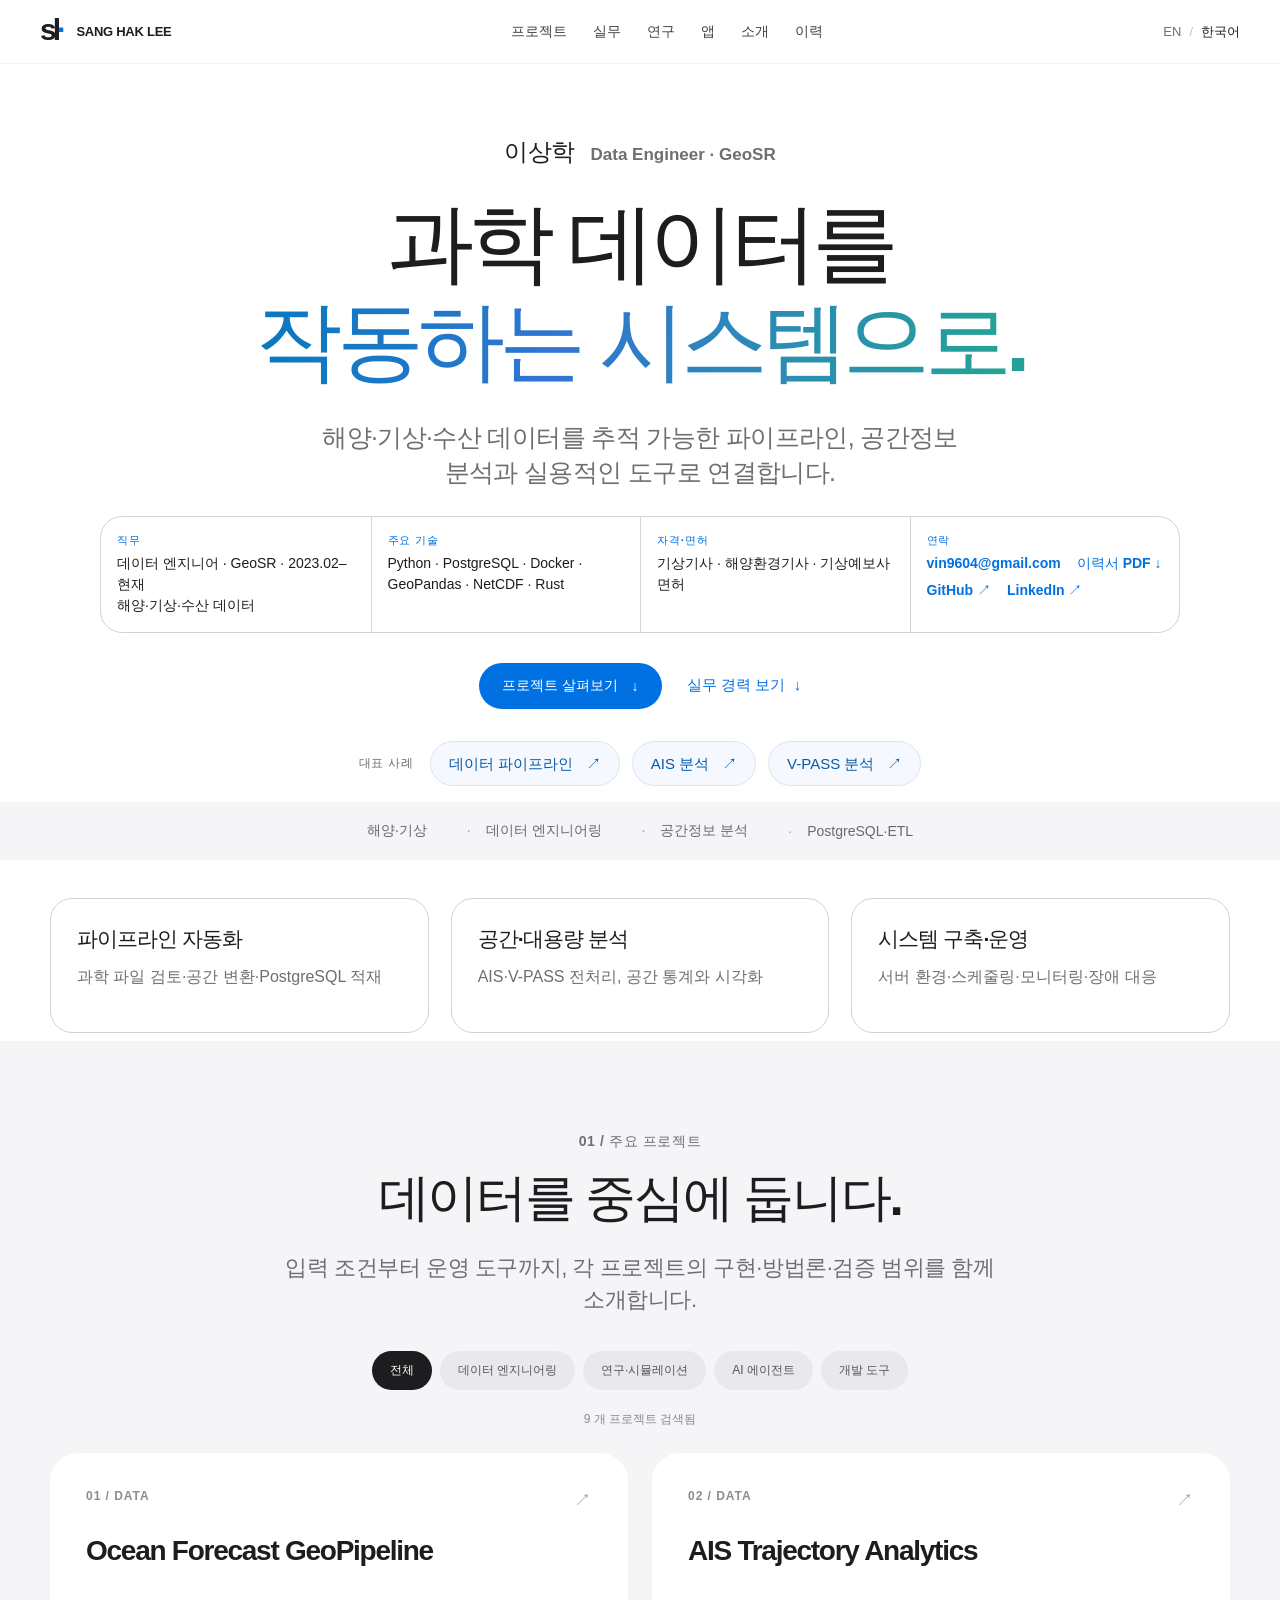
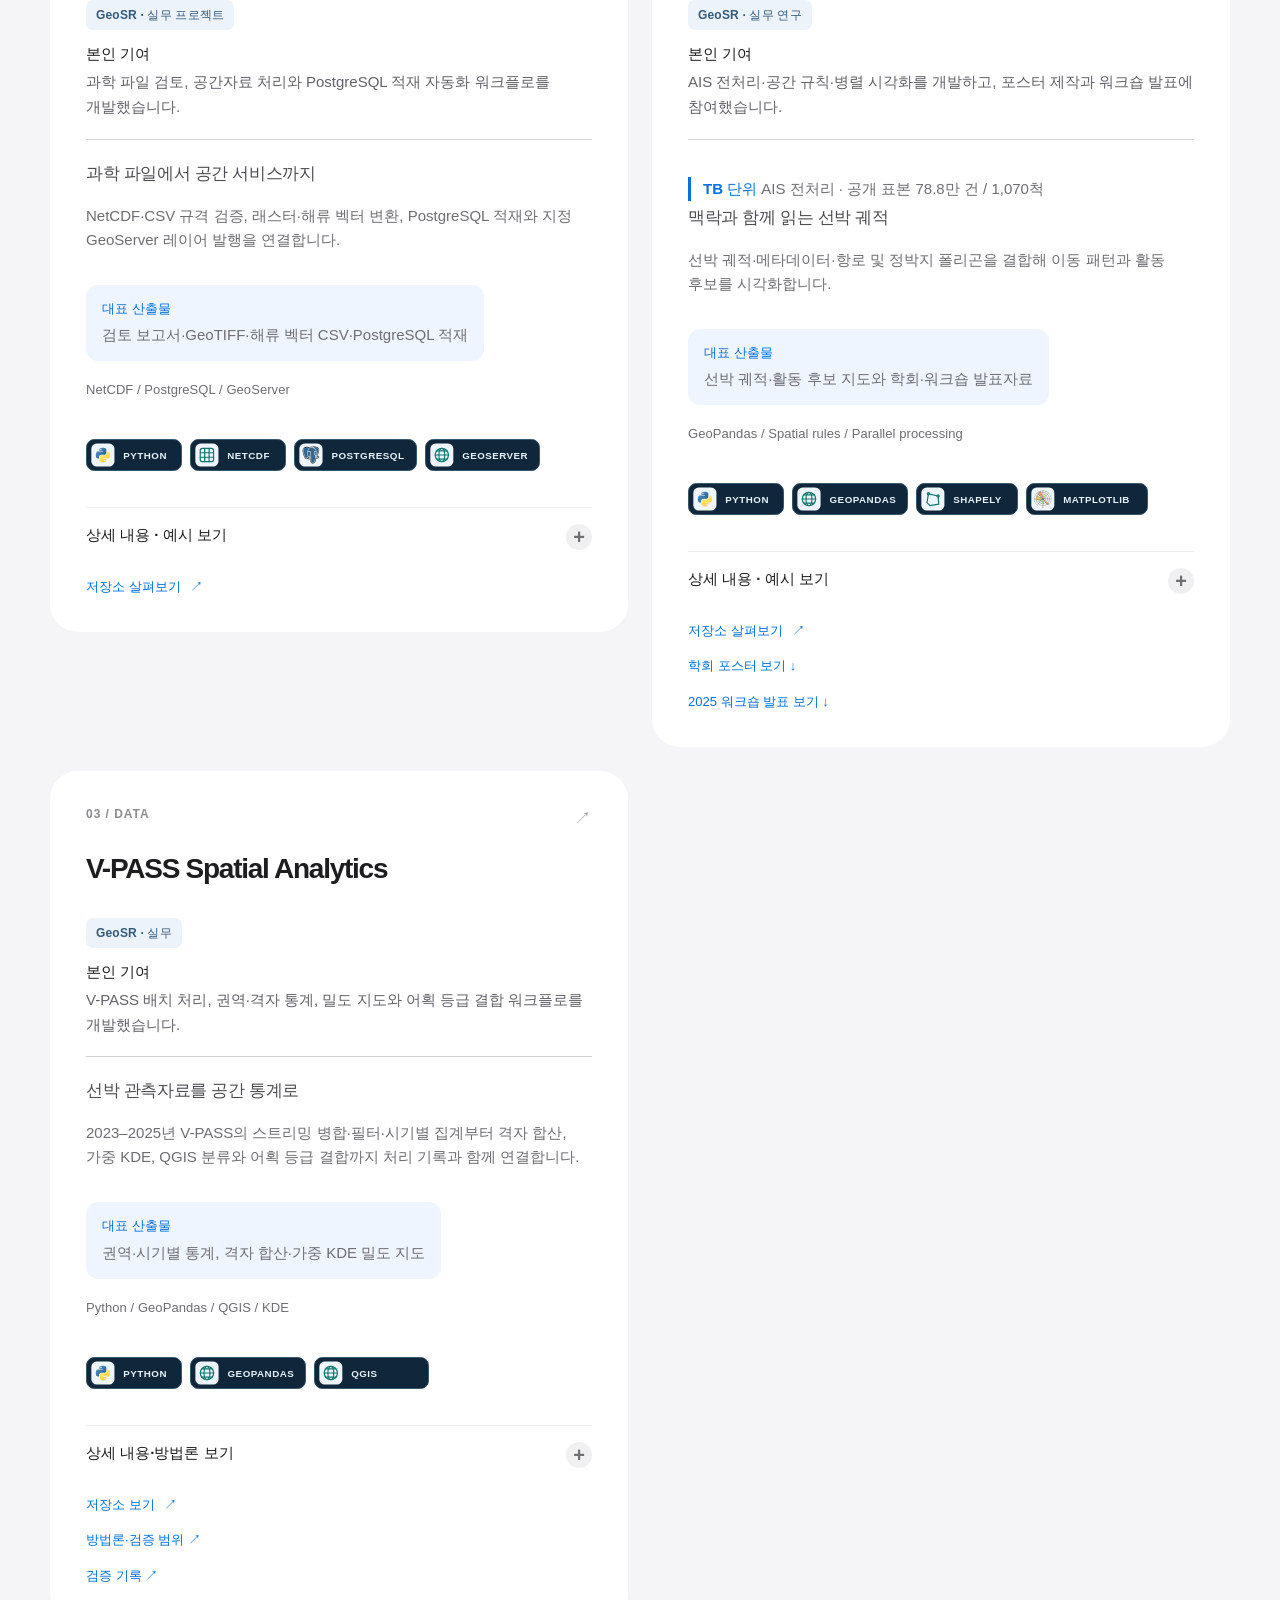
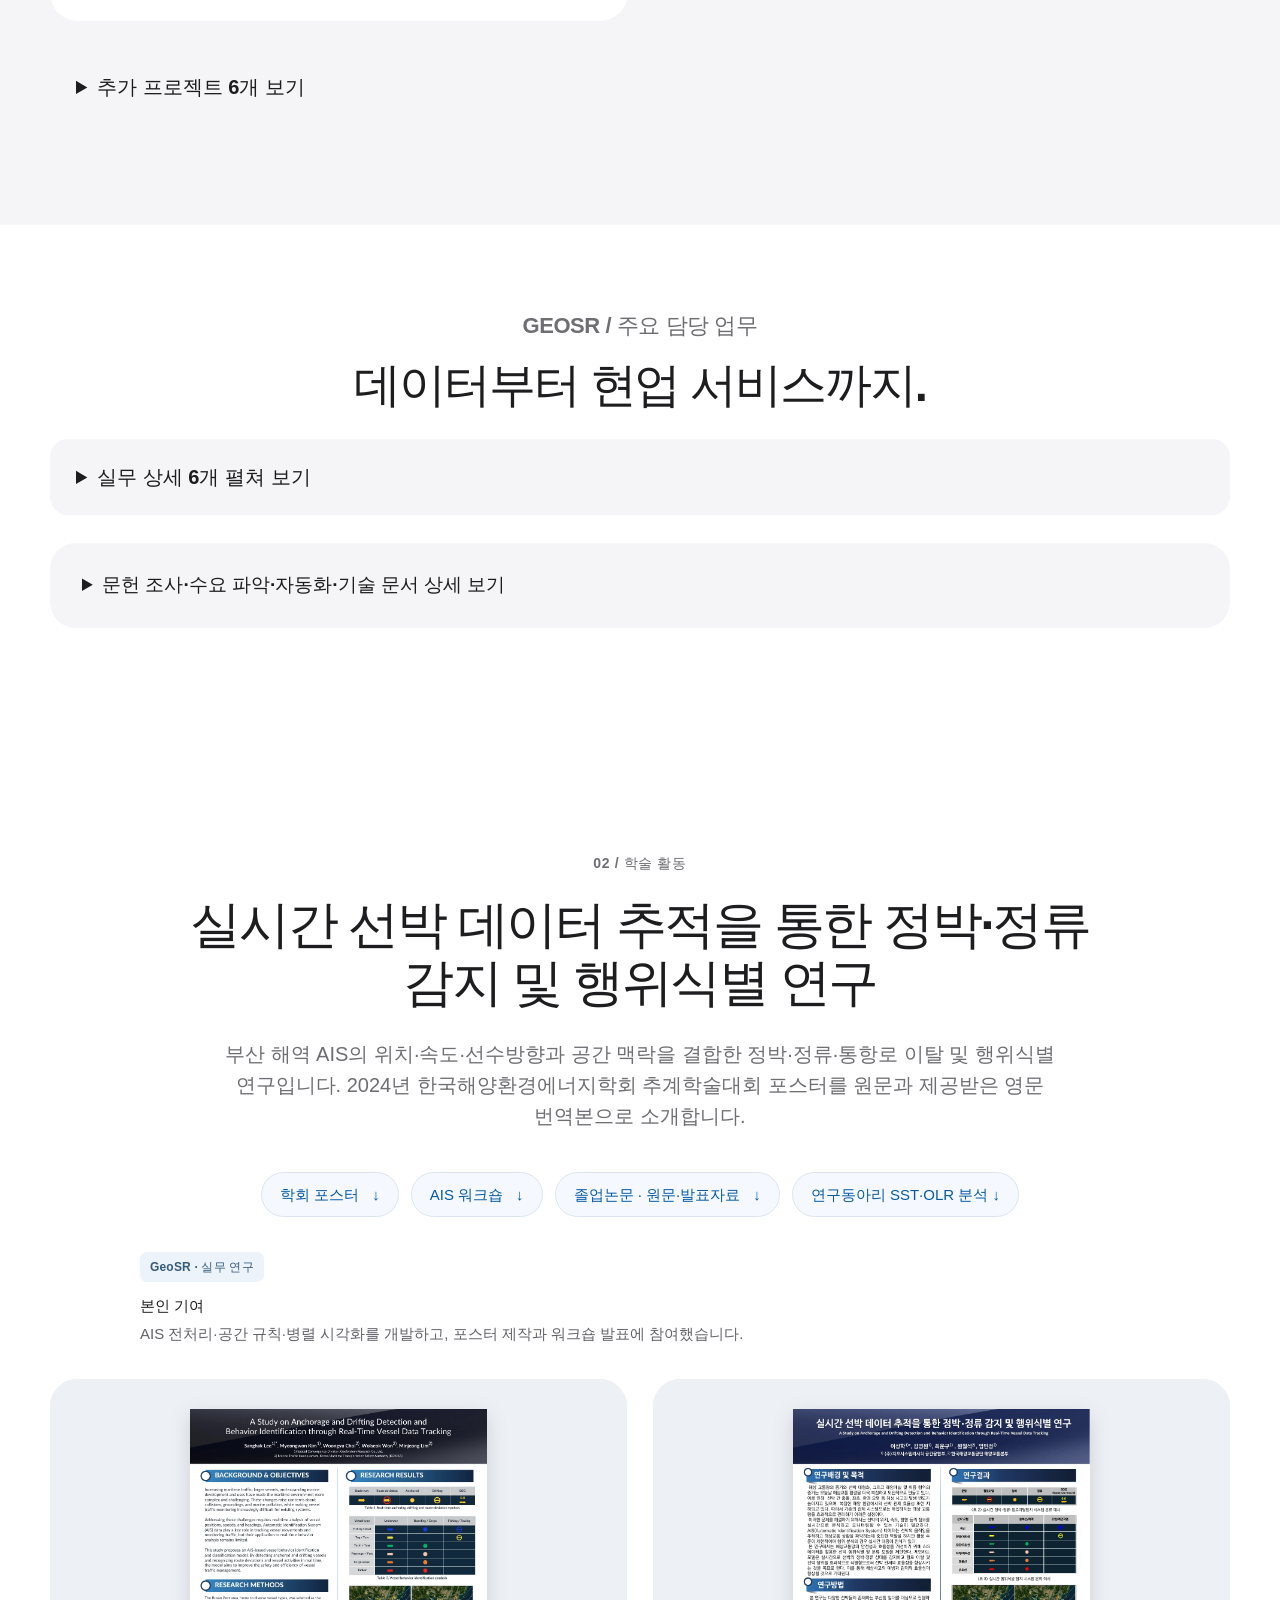
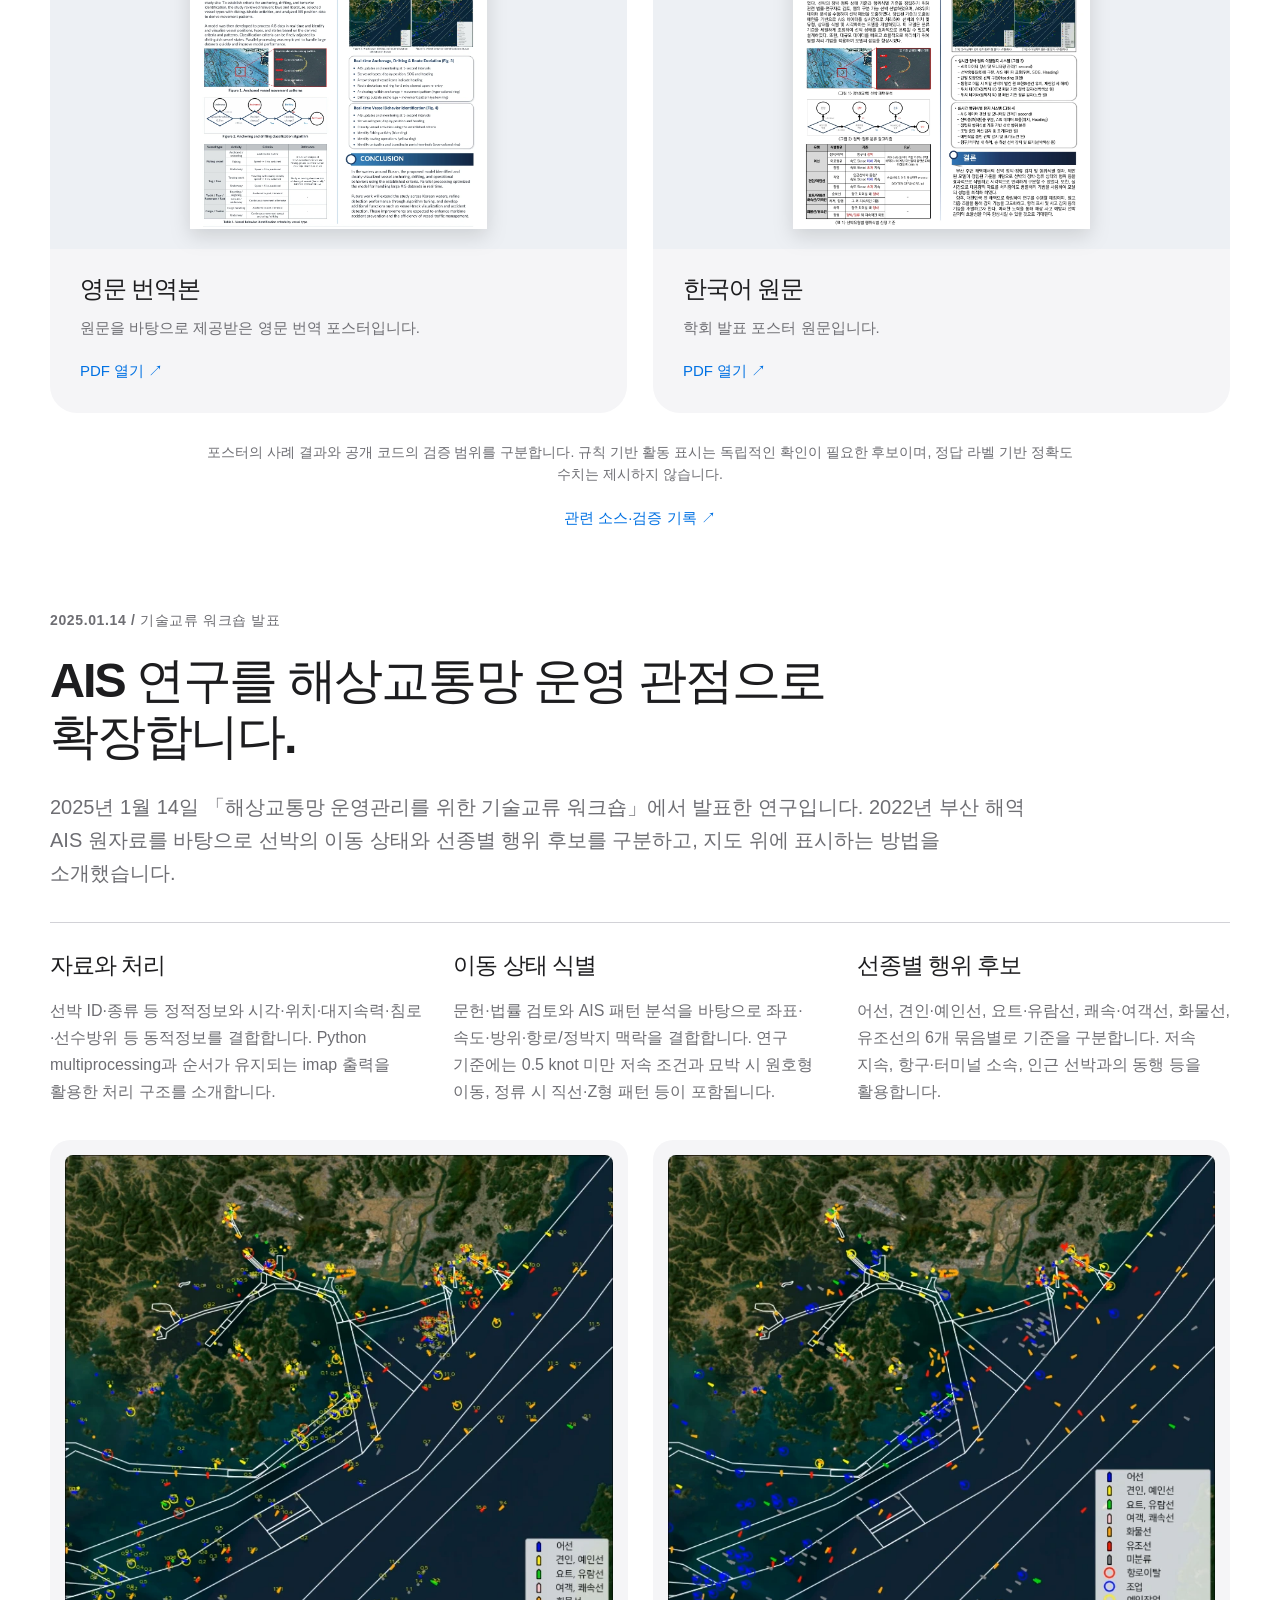
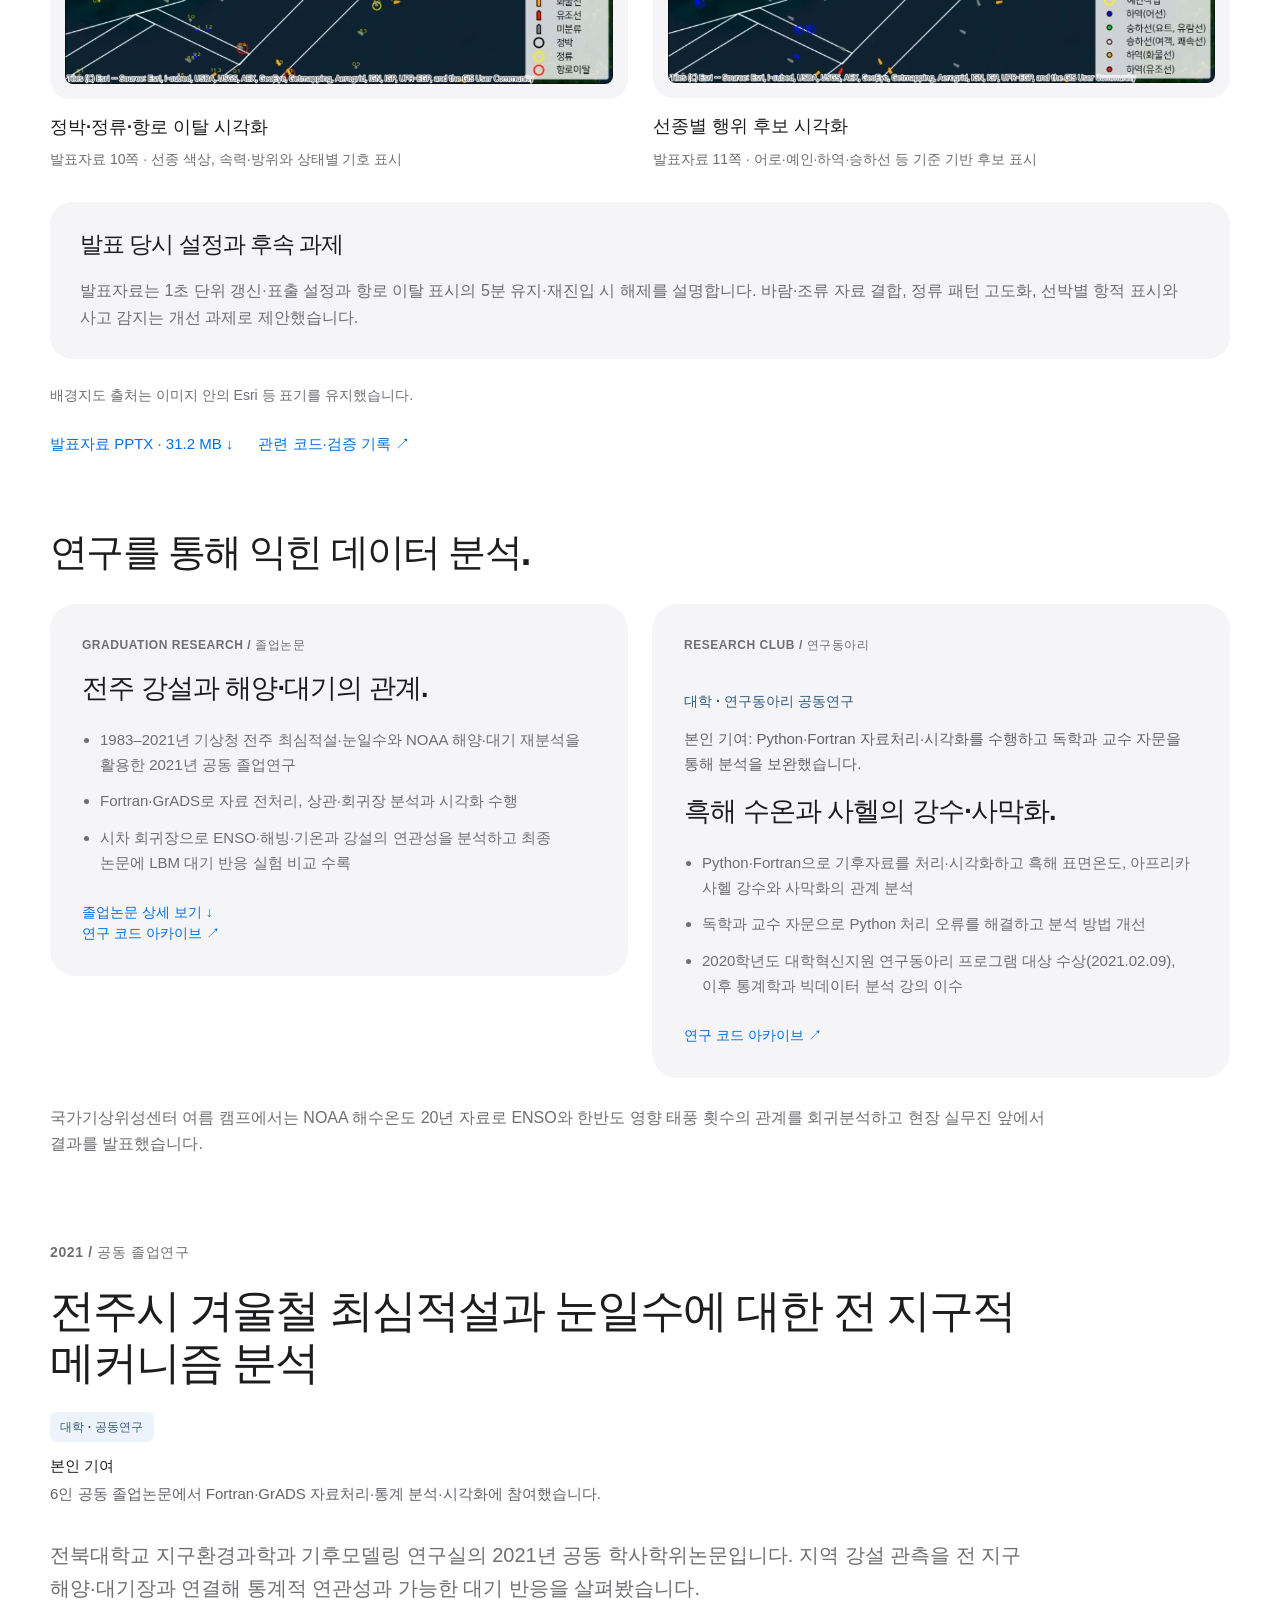
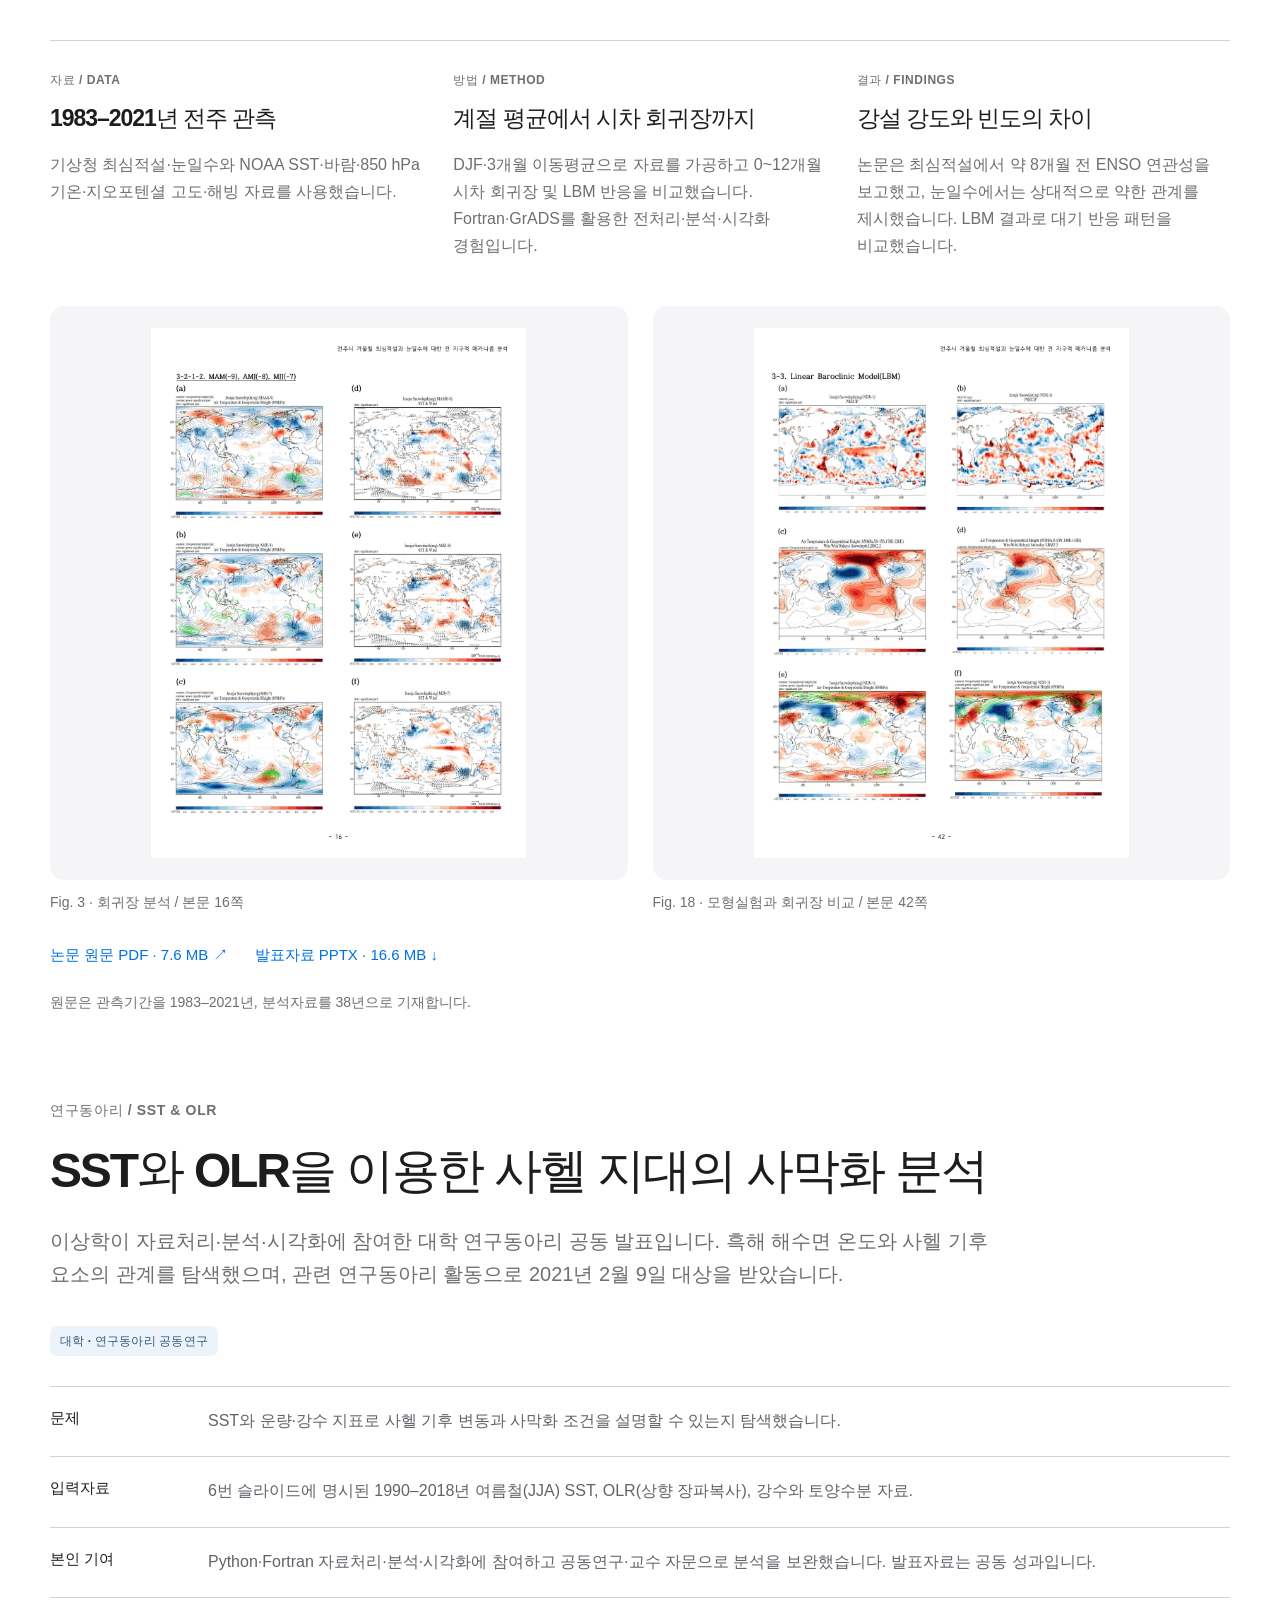
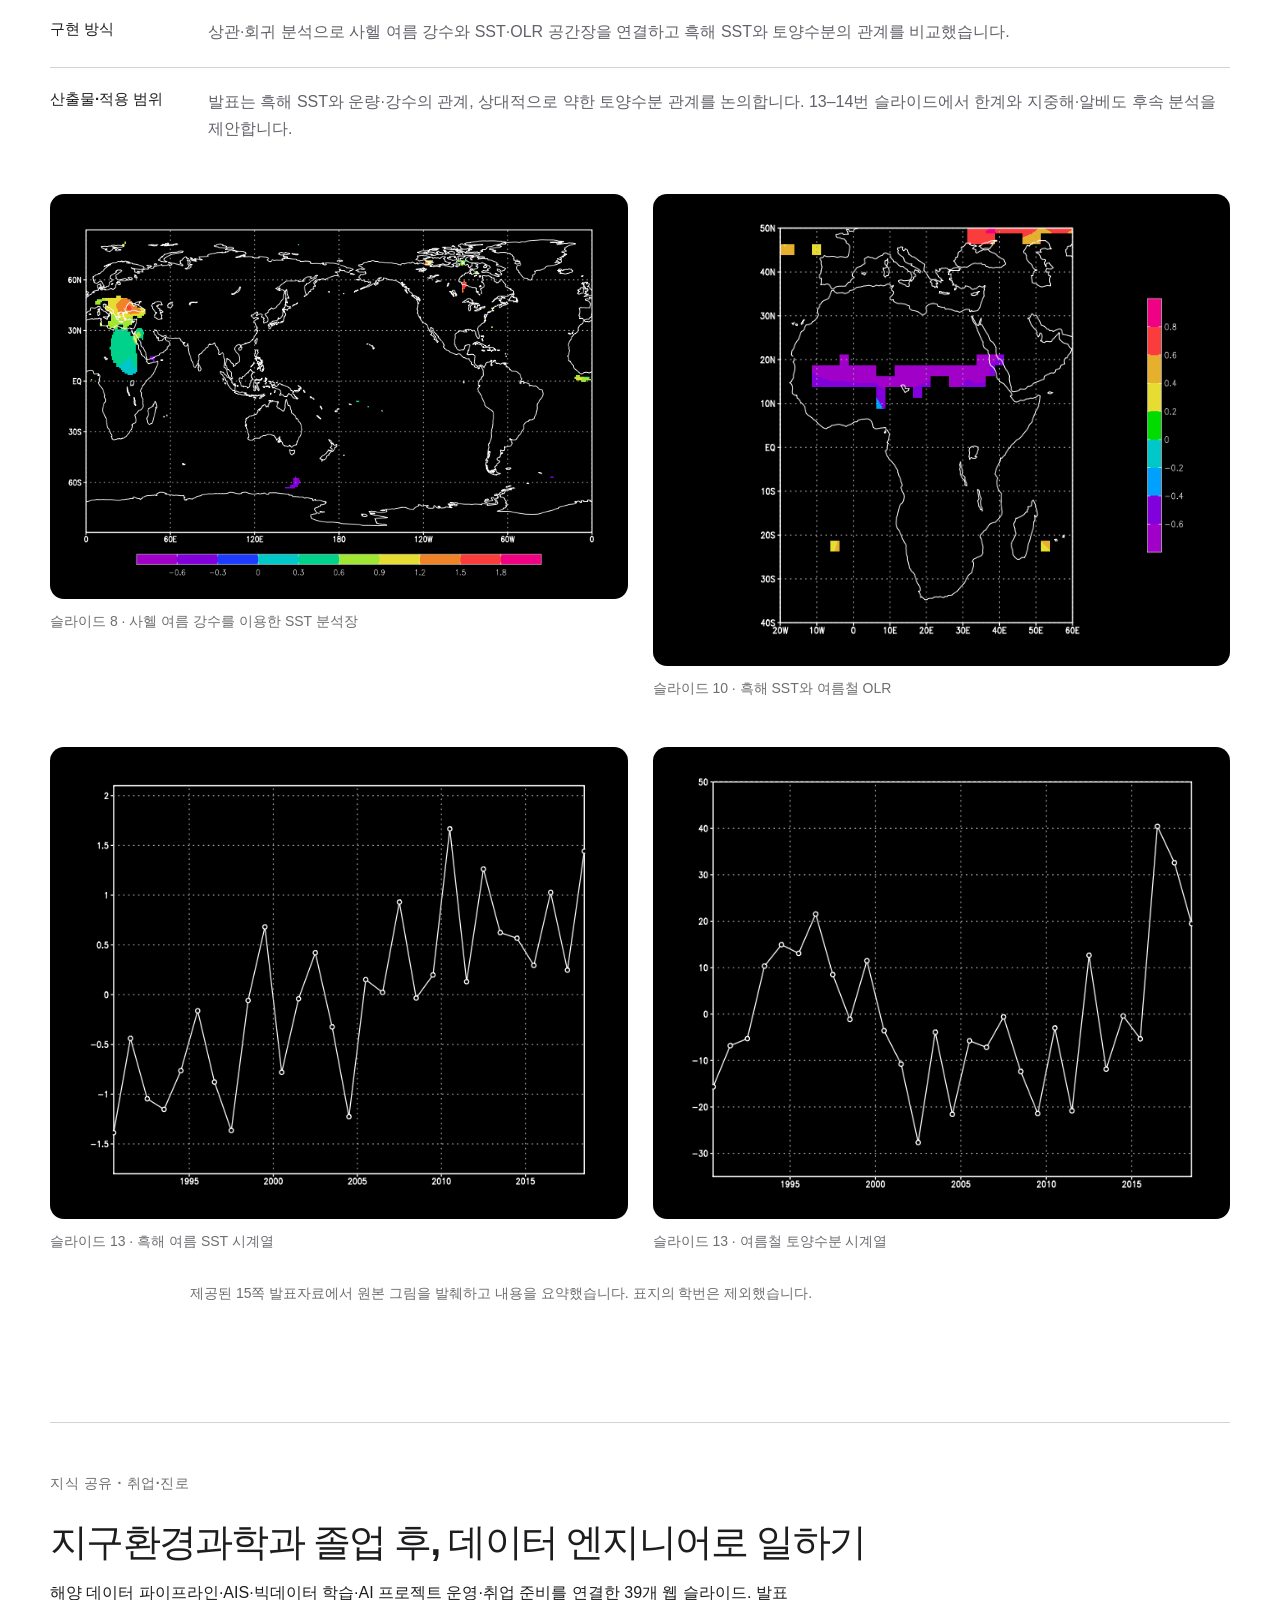
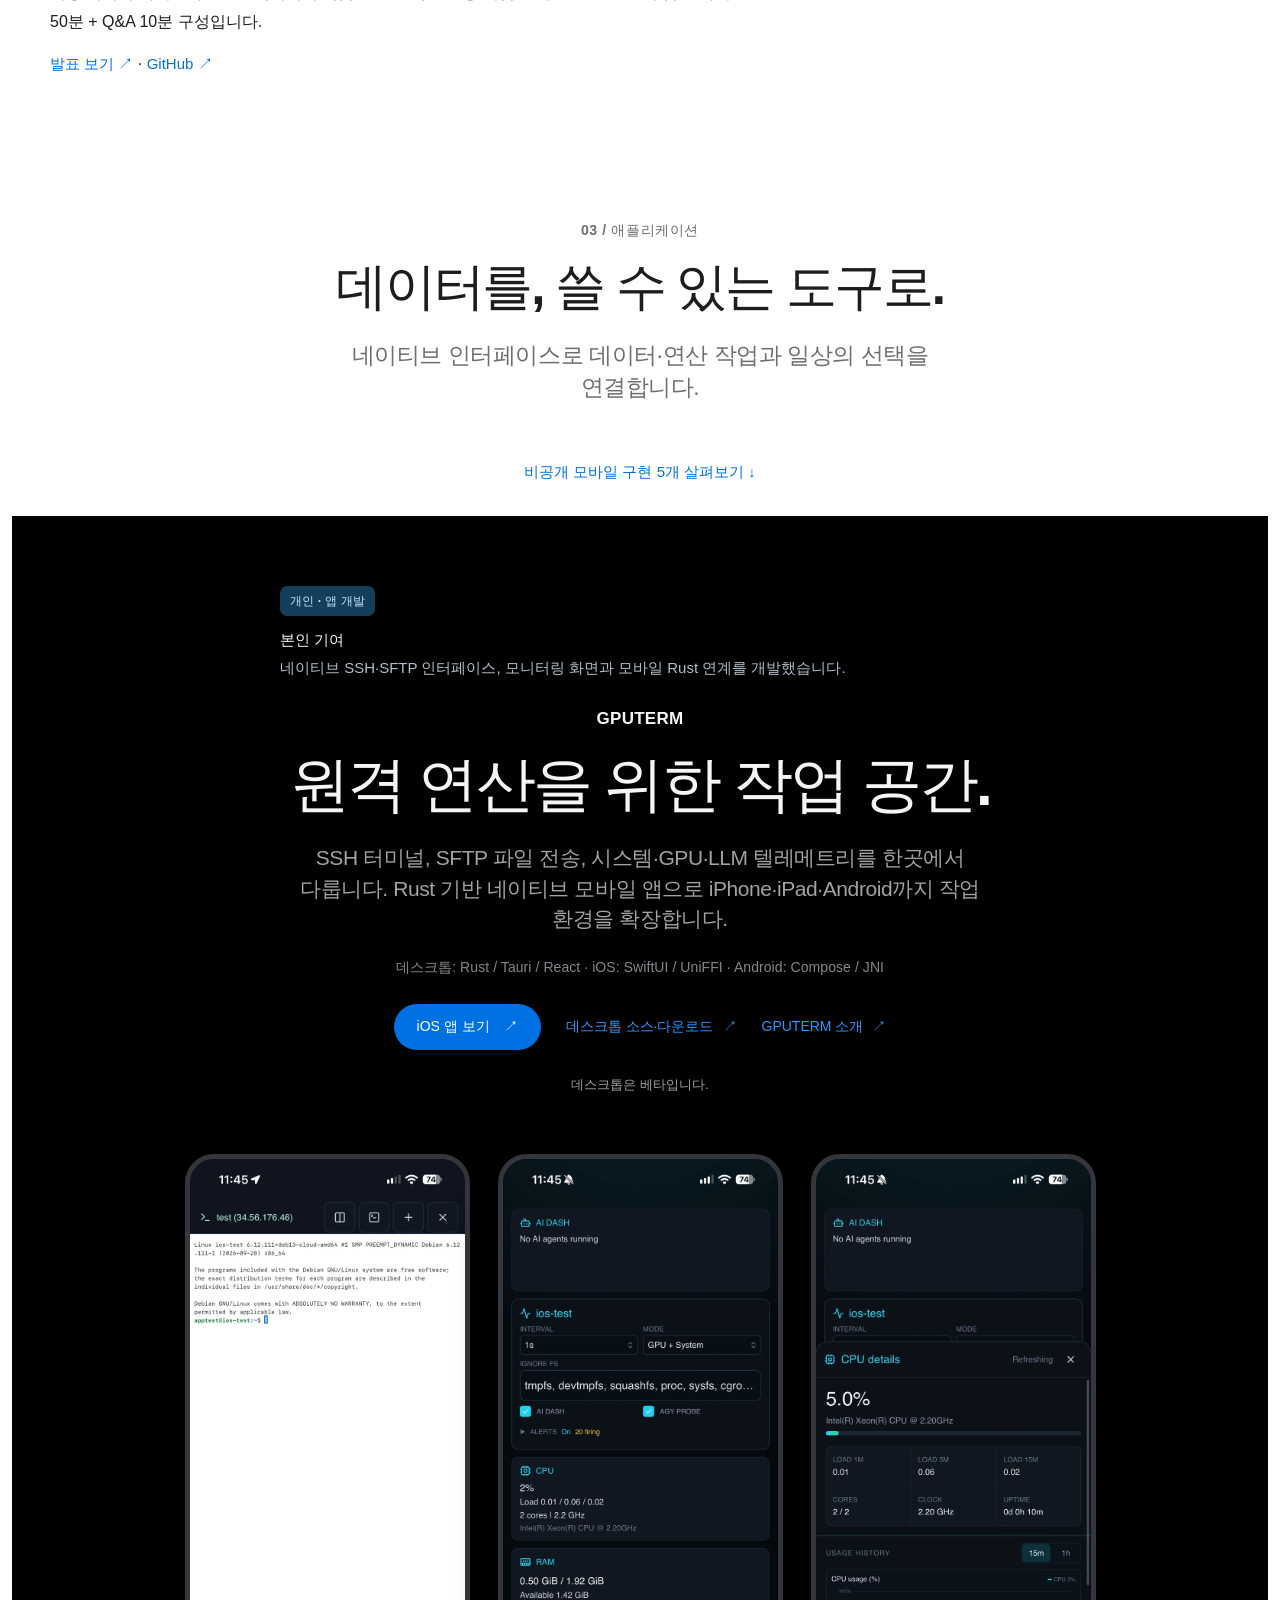
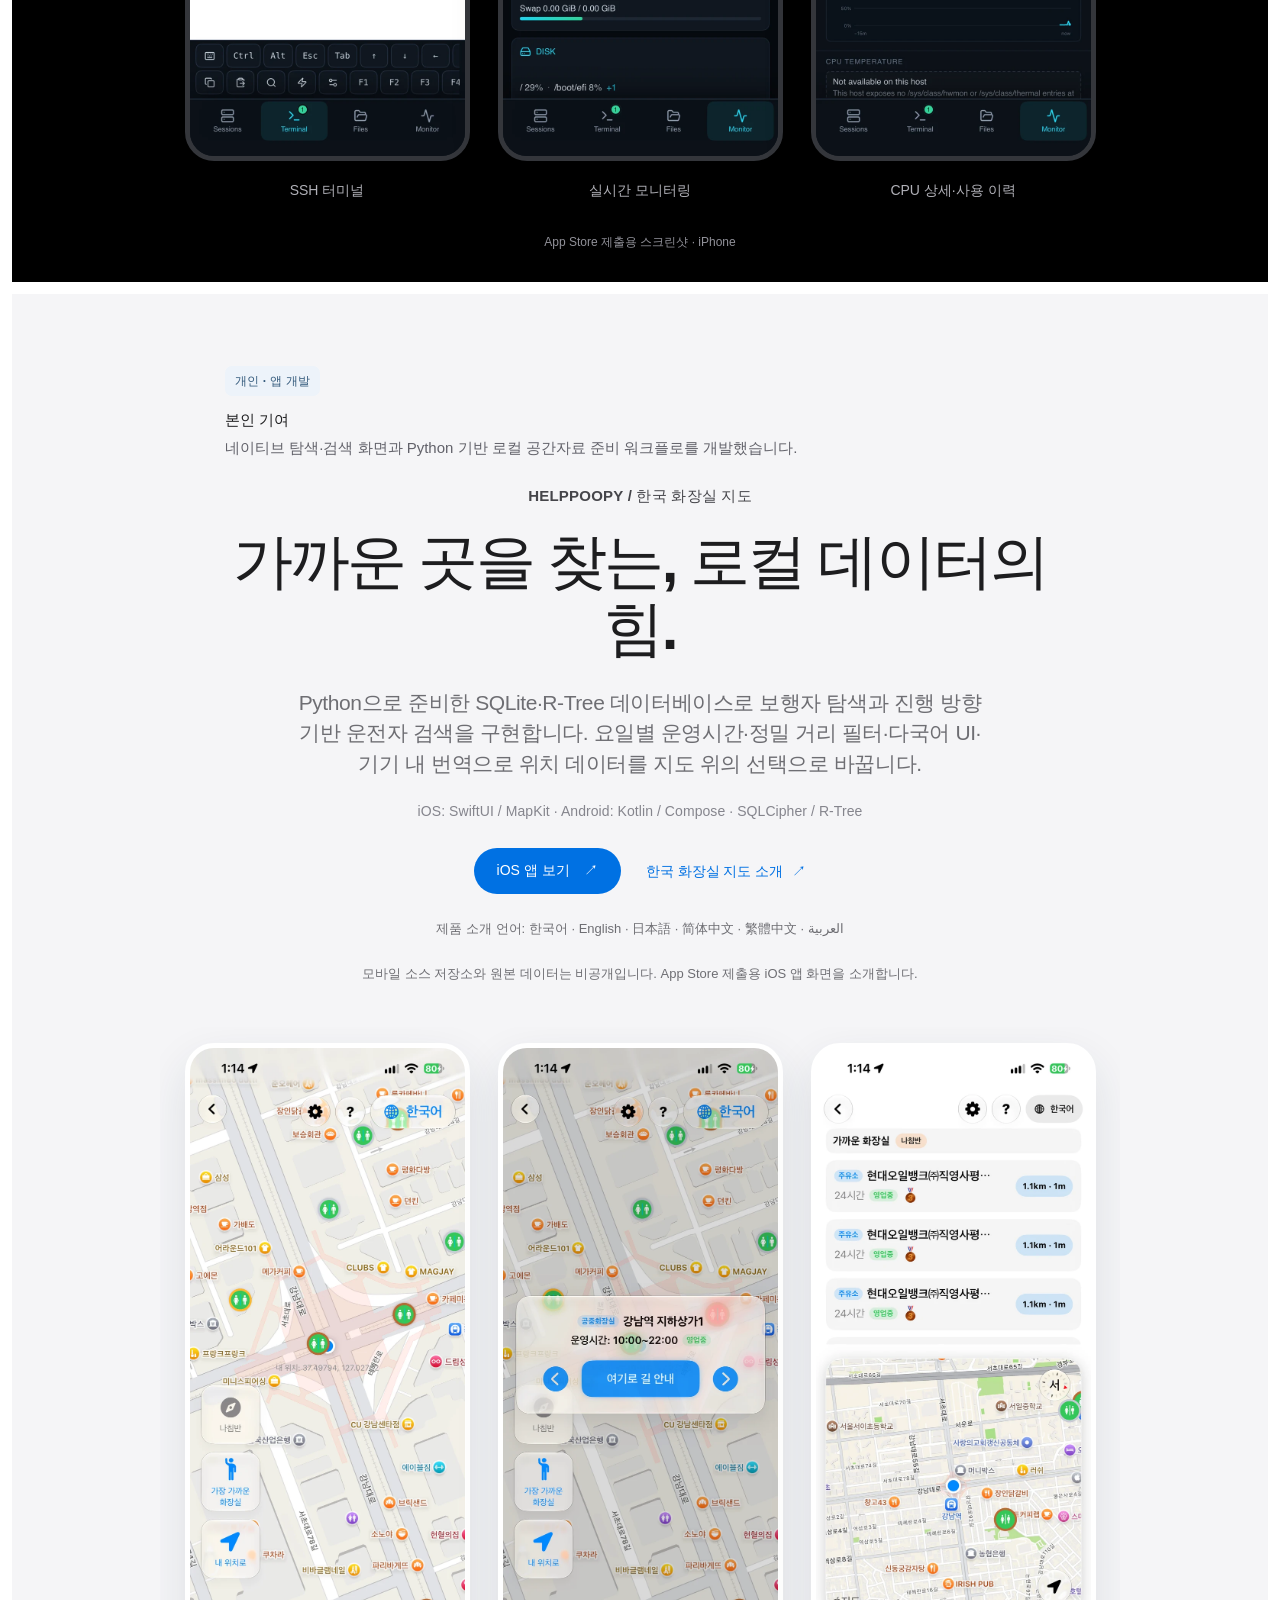
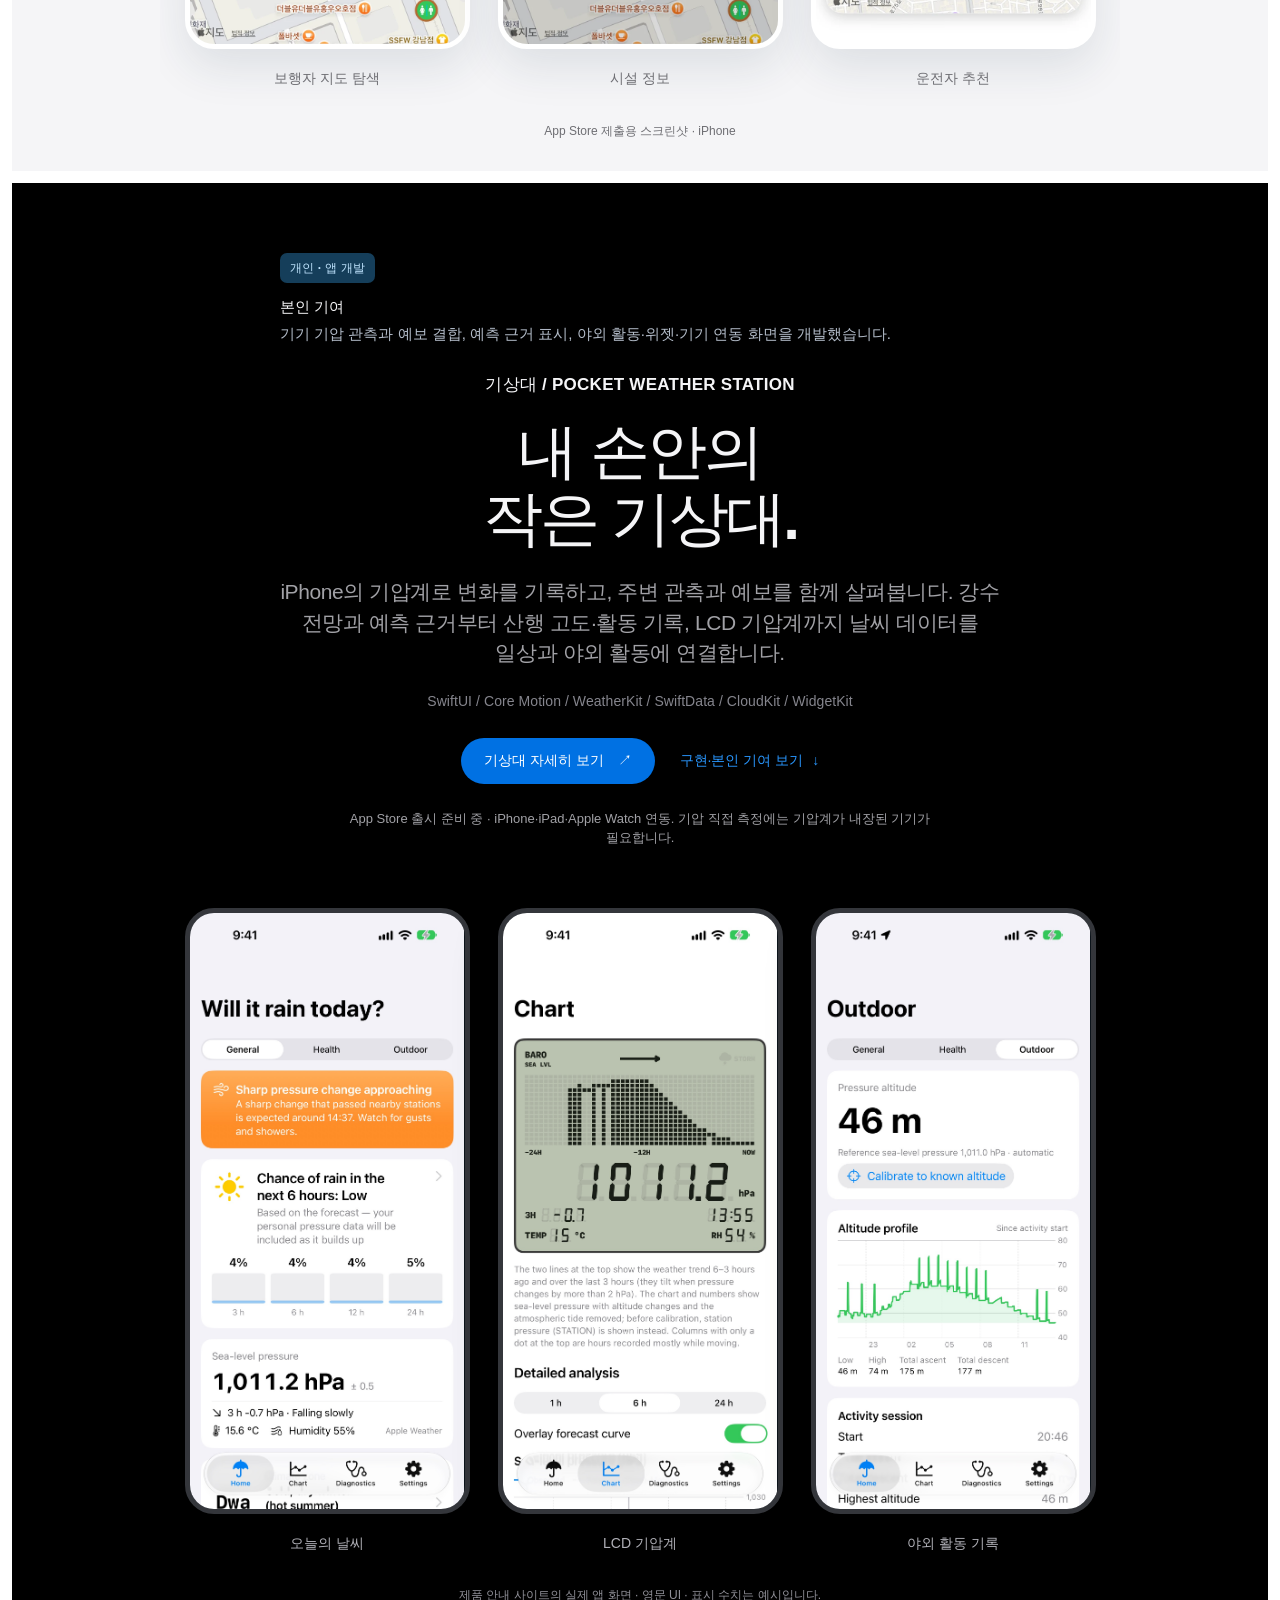
==== commit 33b2770c: "feat(portfolio): add one-page KO/EN resume PDFs and link them from the summary Co-Authored-By: Claud" ====
--- a/ko/index.html
+++ b/ko/index.html
@@ -1,7 +1,7 @@
 <!doctype html>
 <html lang="ko"><head><meta charset="utf-8"><meta name="viewport" content="width=device-width, initial-scale=1"><meta name="color-scheme" content="light"><title>이상학 — 데이터 엔지니어 · 과학 데이터 분석</title><meta name="description" content="이상학의 해양·기상 데이터 엔지니어링, 공간정보 분석, 과학 데이터 파이프라인, AI 에이전트와 네이티브 앱 포트폴리오."><link rel="canonical" href="https://fortranmentis.github.io/ko/"><link rel="alternate" hreflang="en" href="https://fortranmentis.github.io/"><link rel="alternate" hreflang="ko" href="https://fortranmentis.github.io/ko/"><link rel="alternate" hreflang="x-default" href="https://fortranmentis.github.io/"><meta property="og:type" content="website"><meta property="og:title" content="이상학 — 데이터 엔지니어 · 과학 데이터 분석"><meta property="og:description" content="이상학의 해양·기상 데이터 엔지니어링, 공간정보 분석, 과학 데이터 파이프라인, AI 에이전트와 네이티브 앱 포트폴리오."><meta property="og:url" content="https://fortranmentis.github.io/ko/"><meta property="og:image" content="https://fortranmentis.github.io/assets/social.png?v=20261027-2"><meta name="twitter:card" content="summary_large_image"><link rel="icon" href="../assets/favicon.svg" type="image/svg+xml"><link rel="stylesheet" href="../style.css?v=20261112-career-restore"><script src="../script.js?v=20261112-5" defer></script></head>
 <body><a class="skip" href="#main">본문으로 이동</a><header class="header"><a class="wordmark" href="../" aria-label="Sang Hak Lee — Home"><span class="monogram" aria-hidden="true">sl<span>·</span></span><span>SANG HAK LEE<small>DATA & SCIENTIFIC SYSTEMS</small></span></a><nav aria-label="주 메뉴"><a href="#work">프로젝트</a><a href="#career">실무</a><a href="#research">연구</a><a href="#apps">앱</a><a href="#about">소개</a><a href="#experience">이력</a></nav><div class="language" aria-label="Language"><a href="../index.html" lang="en">EN</a><span>/</span><a href="index.html" lang="ko" aria-current="page">한국어</a></div></header>
-<main id="main"><section class="hero wrap" aria-labelledby="hero-title"><div class="hero-copy"><p class="hero-identity"><strong>이상학</strong><span>Data Engineer · GeoSR</span></p><h1 id="hero-title">과학 데이터를<br><em>작동하는 시스템으로.</em></h1><p class="intro">해양·기상·수산 데이터를 추적 가능한 파이프라인, 공간정보 분석과 실용적인 도구로 연결합니다.</p><section class="summary-band hero-summary" aria-label="요약"><dl class="summary-grid"><div><dt>직무</dt><dd><strong>데이터 엔지니어</strong> · GeoSR · 2023.02–현재<br>해양·기상·수산 데이터</dd></div><div><dt>주요 기술</dt><dd>Python · PostgreSQL · Docker · GeoPandas · NetCDF · Rust</dd></div><div><dt>자격·면허</dt><dd>기상기사 · 해양환경기사 · 기상예보사 면허</dd></div><div><dt>연락</dt><dd class="summary-links"><a href="mailto:vin9604@gmail.com">vin9604@gmail.com</a><a href="https://github.com/fortranmentis">GitHub ↗</a><a href="https://www.linkedin.com/in/sang-hak-lee-ba11a5447/">LinkedIn ↗</a></dd></div></dl></section><div class="actions"><a class="button primary" href="#work">프로젝트 살펴보기 <span aria-hidden="true">↓</span></a><a class="text-link" href="#career">실무 경력 보기 <span aria-hidden="true">↓</span></a></div><nav class="hero-cases" aria-label="대표 사례 바로가기"><span>대표 사례</span><a href="#pipeline">데이터 파이프라인 <span aria-hidden="true">↗</span></a><a href="#ais-workshop">AIS 분석 <span aria-hidden="true">↗</span></a><a href="#vpass-spatial-analytics">V-PASS 분석 <span aria-hidden="true">↗</span></a></nav></div><div class="system" role="img" aria-label="과학 데이터의 검증·변환과 공간 분석을 거쳐 도구로 연결되는 개념도"><div class="system-top"><span>데이터에서 활용까지</span><span aria-hidden="true">[ 01 — 04 ]</span></div><svg class="system-path" viewBox="0 0 480 440" preserveAspectRatio="none" aria-hidden="true"><defs><pattern id="g" width="28" height="28" patternUnits="userSpaceOnUse"><path d="M28 0H0V28" fill="none" stroke="#35555c" stroke-width=".6"/></pattern></defs><rect width="480" height="440" fill="url(#g)"/><path d="M70 100C320 30 50 335 290 305S430 250 440 390" fill="none" stroke="#487171" stroke-width="1"/><path d="M110 105L338 180 145 275 350 355" fill="none" stroke="#7fe0c8" stroke-width="2" stroke-dasharray="5 7"/></svg><div class="node n0"><span class="node-icon" aria-hidden="true">▤</span><span>과학 데이터 입력</span><small>NetCDF · CSV</small></div><div class="node n1"><span class="node-icon" aria-hidden="true">⌁</span><span>검증·변환</span><small>Python · Fortran</small></div><div class="node n2"><span class="node-icon" aria-hidden="true">⊕</span><span>공간 맥락 결합</span><small>Grid · Vector</small></div><div class="node n3"><span class="node-icon" aria-hidden="true">↗</span><span>활용 가능한 도구</span><small>API · Apps</small></div><p class="system-caption">명확한 입력. 추적 가능한 판단. 쓸 수 있는 결과.</p></div></section>
+<main id="main"><section class="hero wrap" aria-labelledby="hero-title"><div class="hero-copy"><p class="hero-identity"><strong>이상학</strong><span>Data Engineer · GeoSR</span></p><h1 id="hero-title">과학 데이터를<br><em>작동하는 시스템으로.</em></h1><p class="intro">해양·기상·수산 데이터를 추적 가능한 파이프라인, 공간정보 분석과 실용적인 도구로 연결합니다.</p><section class="summary-band hero-summary" aria-label="요약"><dl class="summary-grid"><div><dt>직무</dt><dd><strong>데이터 엔지니어</strong> · GeoSR · 2023.02–현재<br>해양·기상·수산 데이터</dd></div><div><dt>주요 기술</dt><dd>Python · PostgreSQL · Docker · GeoPandas · NetCDF · Rust</dd></div><div><dt>자격·면허</dt><dd>기상기사 · 해양환경기사 · 기상예보사 면허</dd></div><div><dt>연락</dt><dd class="summary-links"><a href="mailto:vin9604@gmail.com">vin9604@gmail.com</a><a href="../resume/resume-ko.pdf" target="_blank" rel="noopener">이력서 PDF ↓</a><a href="https://github.com/fortranmentis">GitHub ↗</a><a href="https://www.linkedin.com/in/sang-hak-lee-ba11a5447/">LinkedIn ↗</a></dd></div></dl></section><div class="actions"><a class="button primary" href="#work">프로젝트 살펴보기 <span aria-hidden="true">↓</span></a><a class="text-link" href="#career">실무 경력 보기 <span aria-hidden="true">↓</span></a></div><nav class="hero-cases" aria-label="대표 사례 바로가기"><span>대표 사례</span><a href="#pipeline">데이터 파이프라인 <span aria-hidden="true">↗</span></a><a href="#ais-workshop">AIS 분석 <span aria-hidden="true">↗</span></a><a href="#vpass-spatial-analytics">V-PASS 분석 <span aria-hidden="true">↗</span></a></nav></div><div class="system" role="img" aria-label="과학 데이터의 검증·변환과 공간 분석을 거쳐 도구로 연결되는 개념도"><div class="system-top"><span>데이터에서 활용까지</span><span aria-hidden="true">[ 01 — 04 ]</span></div><svg class="system-path" viewBox="0 0 480 440" preserveAspectRatio="none" aria-hidden="true"><defs><pattern id="g" width="28" height="28" patternUnits="userSpaceOnUse"><path d="M28 0H0V28" fill="none" stroke="#35555c" stroke-width=".6"/></pattern></defs><rect width="480" height="440" fill="url(#g)"/><path d="M70 100C320 30 50 335 290 305S430 250 440 390" fill="none" stroke="#487171" stroke-width="1"/><path d="M110 105L338 180 145 275 350 355" fill="none" stroke="#7fe0c8" stroke-width="2" stroke-dasharray="5 7"/></svg><div class="node n0"><span class="node-icon" aria-hidden="true">▤</span><span>과학 데이터 입력</span><small>NetCDF · CSV</small></div><div class="node n1"><span class="node-icon" aria-hidden="true">⌁</span><span>검증·변환</span><small>Python · Fortran</small></div><div class="node n2"><span class="node-icon" aria-hidden="true">⊕</span><span>공간 맥락 결합</span><small>Grid · Vector</small></div><div class="node n3"><span class="node-icon" aria-hidden="true">↗</span><span>활용 가능한 도구</span><small>API · Apps</small></div><p class="system-caption">명확한 입력. 추적 가능한 판단. 쓸 수 있는 결과.</p></div></section>
 <div class="focus-strip"><div class="wrap"><span>해양·기상</span><span>데이터 엔지니어링</span><span>공간정보 분석</span><span>PostgreSQL·ETL</span></div></div><section class="capability-section wrap" aria-label="핵심 역량"><div class="capability-grid"><article><h3>파이프라인 자동화</h3><p>과학 파일 검토·공간 변환·PostgreSQL 적재</p></article><article><h3>공간·대용량 분석</h3><p>AIS·V-PASS 전처리, 공간 통계와 시각화</p></article><article><h3>시스템 구축·운영</h3><p>서버 환경·스케줄링·모니터링·장애 대응</p></article></div></section><section id="work" class="work-section" aria-labelledby="work-title"><div class="wrap"><div class="section-heading"><div><p class="eyebrow">01 / 주요 프로젝트</p><h2 id="work-title">데이터를 중심에 둡니다.</h2></div><p>입력 조건부터 운영 도구까지, 각 프로젝트의 구현·방법론·검증 범위를 함께 소개합니다.</p></div><div class="filters" role="group" aria-label="프로젝트 분류" hidden><button type="button" data-filter="all" aria-pressed="true">전체</button><button type="button" data-filter="data" aria-pressed="false">데이터 엔지니어링</button><button type="button" data-filter="research" aria-pressed="false">연구·시뮬레이션</button><button type="button" data-filter="ai" aria-pressed="false">AI 에이전트</button><button type="button" data-filter="tools" aria-pressed="false">개발 도구</button></div><p class="result-count" aria-live="polite" data-count-label="개 프로젝트 검색됨"></p><div class="project-grid"><article id="pipeline" class="project" data-category="data"><div class="project-meta"><span>01 / DATA</span><span aria-hidden="true">↗</span></div><h3><a href="https://github.com/fortranmentis/ocean-forecast-geopipeline">Ocean Forecast GeoPipeline</a></h3><div class="project-attribution"><span class="context-label">GeoSR · 실무 프로젝트</span><p class="contribution"><strong>본인 기여</strong> 과학 파일 검토, 공간자료 처리와 PostgreSQL 적재 자동화 워크플로를 개발했습니다.</p></div><p class="project-headline">과학 파일에서 공간 서비스까지</p><p>NetCDF·CSV 규격 검증, 래스터·해류 벡터 변환, PostgreSQL 적재와 지정 GeoServer 레이어 발행을 연결합니다.</p><p class="project-output"><strong>대표 산출물</strong><span>검토 보고서·GeoTIFF·해류 벡터 CSV·PostgreSQL 적재</span></p><p class="stack">NetCDF / PostgreSQL / GeoServer</p><div class="tech-badges" aria-label="기술 스택"><img src="../assets/badges/python.svg" alt="Python" height="36" loading="lazy"><img src="../assets/badges/netcdf.svg" alt="NetCDF" height="36" loading="lazy"><img src="../assets/badges/postgresql.svg" alt="PostgreSQL" height="36" loading="lazy"><img src="../assets/badges/geoserver.svg" alt="GeoServer" height="36" loading="lazy"></div><details class="project-detail"><summary>상세 내용 · 예시 보기</summary><p class="case-context">2025.06–2026.04 · 과업 연장 기간 포함</p><div class="project-detail-body"><dl><div><dt>문제</dt><dd>반복 유입되는 과학 산출물의 수용 조건과 처리 이력을 명확히 관리해야 합니다.</dd></div><div><dt>입력자료</dt><dd>전달받은 NetCDF·CSV 파일과 운영자가 제공한 규격표.</dd></div><div><dt>본인 역할</dt><dd>과학 파일 검토, 공간자료 처리와 PostgreSQL 적재 자동화 워크플로를 개발했습니다.</dd></div><div><dt>처리·운영 방식</dt><dd>필드·차원 비교, 래스터 재격자화·재투영, U/V 기반 유속·방향 산출과 데이터베이스 갱신을 연결합니다.</dd></div><div><dt>산출물·근거</dt><dd>항목별 판정 보고서, GeoTIFF, 해류 벡터 CSV와 지정 GeoServer 레이어.</dd></div></dl></div></details><a class="text-link" href="https://github.com/fortranmentis/ocean-forecast-geopipeline">저장소 살펴보기 <span aria-hidden="true">↗</span></a></article><article class="project" data-category="data"><div class="project-meta"><span>02 / DATA</span><span aria-hidden="true">↗</span></div><h3><a href="https://github.com/fortranmentis/Busan-AIS-ship-behavior-analysis">AIS Trajectory Analytics</a></h3><div class="project-attribution"><span class="context-label">GeoSR · 실무 연구</span><p class="contribution"><strong>본인 기여</strong> AIS 전처리·공간 규칙·병렬 시각화를 개발하고, 포스터 제작과 워크숍 발표에 참여했습니다.</p></div><p class="project-metric"><strong>TB 단위</strong> AIS 전처리 · 공개 표본 78.8만 건 / 1,070척</p><p class="project-headline">맥락과 함께 읽는 선박 궤적</p><p>선박 궤적·메타데이터·항로 및 정박지 폴리곤을 결합해 이동 패턴과 활동 후보를 시각화합니다.</p><p class="project-output"><strong>대표 산출물</strong><span>선박 궤적·활동 후보 지도와 학회·워크숍 발표자료</span></p><p class="stack">GeoPandas / Spatial rules / Parallel processing</p><div class="tech-badges" aria-label="기술 스택"><img src="../assets/badges/python.svg" alt="Python" height="36" loading="lazy"><img src="../assets/badges/geopandas.svg" alt="GeoPandas" height="36" loading="lazy"><img src="../assets/badges/shapely.svg" alt="Shapely" height="36" loading="lazy"><img src="../assets/badges/matplotlib.svg" alt="Matplotlib" height="36" loading="lazy"></div><details class="project-detail"><summary>상세 내용 · 예시 보기</summary><div class="project-detail-body"><dl><div><dt>문제</dt><dd>선박 활동 후보를 해석하려면 이동 궤적의 공간·시간 맥락을 함께 확인해야 합니다.</dd></div><div><dt>입력자료</dt><dd>부산 해역 과거 AIS 관측, 선박 메타데이터, 항로·정박지 폴리곤.</dd></div><div><dt>본인 역할</dt><dd>AIS 전처리·공간 규칙·병렬 시각화를 개발하고, 포스터 제작과 워크숍 발표에 참여했습니다.</dd></div><div><dt>처리·운영 방식</dt><dd>속도·선수방향·변위·공간 소속을 결합하고 시간 단위를 맞춰 이동·활동 후보를 시각화합니다.</dd></div><div><dt>산출물·근거</dt><dd>지도 기반 타임랩스와 규칙 기반 정박·정류·선박 활동 후보.</dd></div></dl><figure class="project-example"><a href="https://github.com/fortranmentis/Busan-AIS-ship-behavior-analysis#demo" target="_blank" rel="noopener"><img src="../assets/research/ais-workshop-navigation.webp" alt="부산 AIS 이동·정박 지표 예시" width="862" height="832" loading="lazy"></a><figcaption>2025 워크숍 발표자료 10쪽 · 원본 배경지도 출처 표기 유지</figcaption></figure><p class="project-boundary"><strong>해석 범위</strong> 규칙 기반 활동 후보는 독립적인 확인이 필요합니다.</p></div></details><a class="text-link" href="https://github.com/fortranmentis/Busan-AIS-ship-behavior-analysis">저장소 살펴보기 <span aria-hidden="true">↗</span></a><a class="text-link poster-project-link" href="#research">학회 포스터 보기 ↓</a><a class="text-link poster-project-link" href="#ais-workshop">2025 워크숍 발표 보기 ↓</a></article><article id="vpass-spatial-analytics" class="project" data-category="data"><div class="project-meta"><span>03 / DATA</span><span aria-hidden="true">↗</span></div><h3><a href="https://github.com/fortranmentis/vpass-spatial-analytic">V-PASS Spatial Analytics</a></h3><div class="project-attribution"><span class="context-label">GeoSR · 실무</span><p class="contribution"><strong>본인 기여</strong> V-PASS 배치 처리, 권역·격자 통계, 밀도 지도와 어획 등급 결합 워크플로를 개발했습니다.</p></div><p class="project-headline">선박 관측자료를 공간 통계로</p><p>2023–2025년 V-PASS의 스트리밍 병합·필터·시기별 집계부터 격자 합산, 가중 KDE, QGIS 분류와 어획 등급 결합까지 처리 기록과 함께 연결합니다.</p><p class="project-output"><strong>대표 산출물</strong><span>권역·시기별 통계, 격자 합산·가중 KDE 밀도 지도</span></p><p class="stack">Python / GeoPandas / QGIS / KDE</p><div class="tech-badges" aria-label="기술 스택"><img src="../assets/badges/python.svg" alt="Python" height="36" loading="lazy"><img src="../assets/badges/geopandas.svg" alt="GeoPandas" height="36" loading="lazy"><img src="../assets/badges/qgis.svg" alt="QGIS" height="36" loading="lazy"></div><details class="project-detail"><summary>상세 내용·방법론 보기</summary><div class="project-detail-body"><dl><div><dt>문제</dt><dd>반복적으로 들어오는 선박 관측자료를 명시적인 집계·제외 기준이 있는 수산 분야 공간 통계로 연결합니다.</dd></div><div><dt>입력자료</dt><dd>별도로 준비하는 2023–2025년 V-PASS 자료, 선박 ID 목록, 권역 경계·기준 격자와 기존 어획 등급.</dd></div><div><dt>본인 역할</dt><dd>자료 준비, 시기·권역별 통계, 격자 합산·밀도 분석과 등급 결합을 위한 배치·공간 처리 워크플로를 개발했습니다.</dd></div><div><dt>처리·운영 방식</dt><dd>연도별 스트리밍 병합과 명시적인 속력·선박 ID 필터, 월·연속 계절 집계, 권역별 격자 처리와 count 합산, 가중 Quartic KDE, 비교 범위를 정한 QGIS 공통 구간 표현을 적용합니다.</dd></div><div><dt>산출물·근거</dt><dd>제외 자료·격자 배정·집계량 대사 보고서, 공간 레이어·표현 스타일과 어획 등급 결합 결과. 공개 저장소에서 코드·자료 규격·방법론·검증 기록을 확인할 수 있습니다.</dd></div></dl></div></details><a class="text-link" href="https://github.com/fortranmentis/vpass-spatial-analytic">저장소 보기 <span aria-hidden="true">↗</span></a><a class="text-link poster-project-link" href="https://github.com/fortranmentis/vpass-spatial-analytic/blob/main/docs/METHODOLOGY.md">방법론·검증 범위 ↗</a><a class="text-link poster-project-link" href="https://github.com/fortranmentis/vpass-spatial-analytic/blob/main/docs/VALIDATION.md">검증 기록 ↗</a></article></div><details class="additional-projects"><summary>추가 프로젝트 6개 보기</summary><div class="project-grid"><article class="project" data-category="research"><div class="project-meta"><span>04 / RESEARCH</span><span aria-hidden="true">↗</span></div><h3><a href="https://github.com/fortranmentis/climate-variability-analysis_Jeonbuk-National-University">Climate Variability Analysis</a></h3><div class="project-attribution"><span class="context-label">대학 · 공동연구</span><p class="contribution"><strong>본인 기여</strong> 6인 공동 졸업논문에서 Fortran·GrADS 자료처리·통계 분석·시각화에 참여했습니다.</p></div><p class="project-headline">강설·해양·대기의 통계적 관계</p><p>회귀·합성·EOF·시계열 기법으로 강설, 해수면 온도, 대기 순환과 해빙을 살펴본 연구·수업 자료입니다.</p><p class="stack">Fortran / GrADS / MATLAB</p><div class="tech-badges" aria-label="기술 스택"><img src="../assets/badges/fortran.svg" alt="Fortran" height="36" loading="lazy"><img src="../assets/badges/grads.svg" alt="GrADS" height="36" loading="lazy"><img src="../assets/badges/matlab.svg" alt="MATLAB" height="36" loading="lazy"></div><details class="project-detail"><summary>상세 내용 · 예시 보기</summary><div class="project-detail-body"><dl><div><dt>문제</dt><dd>전주 겨울철 적설과 전 지구 해양·대기 조건의 연관성을 분석합니다.</dd></div><div><dt>입력자료</dt><dd>전주시 강설 관측과 NOAA 해양·대기 재분석 자료.</dd></div><div><dt>본인 역할</dt><dd>6인 공동 졸업논문에서 Fortran·GrADS 자료처리·통계 분석·시각화에 참여했습니다.</dd></div><div><dt>처리·운영 방식</dt><dd>계절 평균과 시차 회귀로 겨울철 적설의 연관성을 분석했습니다. 다른 수업 분석은 별도 아카이브입니다.</dd></div><div><dt>산출물·근거</dt><dd>연구 지도·시계열 및 2021년 공동 졸업논문.</dd></div></dl><figure class="project-example"><a href="#thesis" target="_blank" rel="noopener"><img src="../assets/research/thesis-regression.webp" alt="졸업논문 시차 회귀장 예시" width="1062" height="1500" loading="lazy"></a><figcaption>2021 공동 졸업논문 · Fig. 3</figcaption></figure></div></details><a class="text-link" href="https://github.com/fortranmentis/climate-variability-analysis_Jeonbuk-National-University">저장소 살펴보기 <span aria-hidden="true">↗</span></a></article><article class="project" data-category="data"><div class="project-meta"><span>05 / DATA</span><span aria-hidden="true">↗</span></div><h3><a href="https://github.com/fortranmentis/multi-model-grid-validator">Multi-Model Grid Validator</a></h3><div class="project-attribution"><span class="context-label">GeoSR · 실무 프로젝트</span><p class="contribution"><strong>본인 기여</strong> 서비스 지점 검토를 위한 유효 모델 격자 매칭과 NetCDF 공간분포 점검을 자동화했습니다.</p></div><p class="project-headline">조건을 충족하는 모델 격자 탐색</p><p>명시적인 값 조건과 병렬 탐색으로 해양·파랑·대기 모델에서 서비스 지점에 가까운 유효 격자를 매칭합니다.</p><p class="stack">Python / NetCDF / Multiprocessing</p><div class="tech-badges" aria-label="기술 스택"><img src="../assets/badges/python.svg" alt="Python" height="36" loading="lazy"><img src="../assets/badges/numpy.svg" alt="NumPy" height="36" loading="lazy"><img src="../assets/badges/netcdf.svg" alt="NetCDF" height="36" loading="lazy"></div><details class="project-detail"><summary>상세 내용 · 예시 보기</summary><div class="project-detail-body"><dl><div><dt>문제</dt><dd>서비스 지점과 명시된 자료 조건을 만족하는 모델 격자를 연결해야 합니다.</dd></div><div><dt>입력자료</dt><dd>Excel 서비스 지점 좌표와 해양·파랑·대기 NetCDF 격자.</dd></div><div><dt>본인 역할</dt><dd>서비스 지점 검토를 위한 유효 모델 격자 매칭과 NetCDF 공간분포 점검을 자동화했습니다.</dd></div><div><dt>처리·운영 방식</dt><dd>40 km 이내에서 탐색하고 비WRF 모델은 최대 첫 20개 시점의 값을 검사합니다. WRF는 좌표로 매칭합니다.</dd></div><div><dt>산출물·근거</dt><dd>가장 가까운 유효 격자의 인덱스와 첫 시점 표본값을 담은 CSV.</dd></div></dl></div></details><a class="text-link" href="https://github.com/fortranmentis/multi-model-grid-validator">저장소 살펴보기 <span aria-hidden="true">↗</span></a></article><article class="project" data-category="data"><div class="project-meta"><span>06 / DATA</span><span aria-hidden="true">↗</span></div><h3><a href="https://github.com/fortranmentis/marine-forecast-index-stats">Marine Forecast Index Stats</a></h3><div class="project-attribution"><span class="context-label">GeoSR · 실무 프로젝트</span><p class="contribution"><strong>본인 기여</strong> 예측·서비스 산출물 비교 계산과 정기 예보지수 통계 보고를 개발·수행했습니다.</p></div><p class="project-headline">예보 산출물의 변화를 명료하게</p><p>서비스·예측 산출물을 비교하고 지수 변경·특보 차이·특이사항 발생일을 Excel·CSV·HTML로 요약합니다.</p><p class="stack">Python / pandas / Analytical reporting</p><div class="tech-badges" aria-label="기술 스택"><img src="../assets/badges/python.svg" alt="Python" height="36" loading="lazy"><img src="../assets/badges/pandas.svg" alt="pandas" height="36" loading="lazy"></div><details class="project-detail"><summary>상세 내용 · 예시 보기</summary><div class="project-detail-body"><dl><div><dt>문제</dt><dd>예측·서비스 자료의 변화를 일관된 집계 기준과 보고 형식으로 정리해야 합니다.</dd></div><div><dt>입력자료</dt><dd>해양 활동별 서비스·예측 예보지수 Excel 자료 쌍.</dd></div><div><dt>본인 역할</dt><dd>예측·서비스 산출물 비교 계산과 정기 예보지수 통계 보고를 개발·수행했습니다.</dd></div><div><dt>처리·운영 방식</dt><dd>지수 변경·모델 요소·특보 차이를 비교하고 활동별 집계 단위와 분모를 적용합니다.</dd></div><div><dt>산출물·근거</dt><dd>예보 변경 검토와 정기 보고를 위한 Excel·CSV·HTML 요약표.</dd></div></dl></div></details><a class="text-link" href="https://github.com/fortranmentis/marine-forecast-index-stats">저장소 살펴보기 <span aria-hidden="true">↗</span></a></article><article class="project" data-category="ai"><div class="project-meta"><span>07 / AI</span><span aria-hidden="true">↗</span></div><h3><a href="https://github.com/fortranmentis/marine-travel-AI-agent">Marine Travel AI Agent · 바다결</a></h3><div class="project-attribution"><span class="context-label">GeoSR · 사내 기술개발</span><p class="contribution"><strong>본인 기여</strong> 공공데이터 연계, 타입 검증 도구와 근거를 확인할 수 있는 일정 규칙을 개발했습니다.</p></div><p class="project-headline">공공데이터에서 검토 가능한 여행 초안으로</p><p>8개 타입 검증 도구로 관광·해양·기상·교통 근거를 연결합니다. 전국 29개 예보 연계 범위의 1~3일 차량·도보 초안을 지원합니다.</p><p class="stack">Python / FastAPI / Ollama / LangGraph</p><div class="tech-badges" aria-label="Technology stack"><img src="../assets/badges/langgraph.svg" alt="langgraph" height="36" loading="lazy"><img src="../assets/badges/n8n.svg" alt="n8n" height="36" loading="lazy"><img src="../assets/badges/langfuse.svg" alt="langfuse" height="36" loading="lazy"><img src="../assets/badges/cytoscape.svg" alt="cytoscape" height="36" loading="lazy"><img src="../assets/badges/sqlite.svg" alt="sqlite" height="36" loading="lazy"><img src="../assets/badges/docker.svg" alt="docker" height="36" loading="lazy"></div><details class="project-detail"><summary>상세 내용 · 예시 보기</summary><div class="project-detail-body"><dl><div><dt>문제</dt><dd>여러 출처의 시각 정보와 접근 조건을 확인할 수 있는 여행 초안이 필요합니다.</dd></div><div><dt>입력자료</dt><dd>TourAPI 관광자료, 해양예보, 기상·교통 참고정보.</dd></div><div><dt>본인 역할</dt><dd>공공데이터 연계, 타입 검증 도구와 근거를 확인할 수 있는 일정 규칙을 개발했습니다.</dd></div><div><dt>처리·운영 방식</dt><dd>v0.9: LangGraph의 생성 → 검증 → 사용자 선택 → 재검토 → 완료 흐름을 Python 규칙 엔진과 연결했습니다. 최대 2회 재검토·고정 예약 유지, SQLite 체크포인트와 버전별 계획 복구, n8n 자료 수집, Cytoscape·Langfuse 실행 추적을 제공합니다.</dd></div><div><dt>산출물·근거</dt><dd>1~3일 여행 초안, 지도, 방문지 교체와 PDF 내보내기.</dd></div></dl><figure class="project-example"><a href="../assets/marine-travel-langgraph.jpg" target="_blank" rel="noopener"><img src="../assets/marine-travel-langgraph.jpg" alt="합성 강우 조건의 LangGraph 사용자 선택 복구 예시"  loading="lazy"></a><figcaption>v0.9 예시 · 합성 기상·장소·경로이며 실제 여행 조건을 뜻하지 않습니다</figcaption></figure></div></details><a class="text-link" href="https://github.com/fortranmentis/marine-travel-AI-agent">저장소 살펴보기 <span aria-hidden="true">↗</span></a></article><article class="project" data-category="tools"><div class="project-meta"><span>08 / TOOLS</span><span aria-hidden="true">↗</span></div><h3><a href="https://github.com/fortranmentis/GPUTERM">GPUTERM</a></h3><div class="project-attribution"><span class="context-label">개인 · 앱 개발</span><p class="contribution"><strong>본인 기여</strong> 데스크톱 작업 공간과 Rust 공통 기능을 연결하는 네이티브 모바일 인터페이스를 개발했습니다.</p></div><p class="project-headline">원격 연산을 위한 작업 공간</p><p>SSH·SFTP·시스템/GPU 텔레메트리에 LLM 런타임과 원격 환경이 지원하는 컨테이너·DB 모니터링을 연결합니다.</p><p>TensorBoard·Jupyter·MLflow·Ray 등 원격 웹서비스를 탐지하고 임시 SSH 포워딩으로 연결합니다.</p><p class="stack">Rust / Tauri / React / Native mobile</p><div class="tech-badges" aria-label="기술 스택"><img src="../assets/badges/rust.svg" alt="Rust" height="36" loading="lazy"><img src="../assets/badges/tauri.svg" alt="Tauri" height="36" loading="lazy"><img src="../assets/badges/react.svg" alt="React" height="36" loading="lazy"><img src="../assets/badges/swiftui.svg" alt="SwiftUI" height="36" loading="lazy"><img src="../assets/badges/compose.svg" alt="Jetpack Compose" height="36" loading="lazy"></div><details class="project-detail"><summary>상세 내용 · 예시 보기</summary><div class="project-detail-body"><dl><div><dt>문제</dt><dd>원격 터미널·파일 전송·텔레메트리 작업을 하나의 작업 공간에서 연결합니다.</dd></div><div><dt>입력자료</dt><dd>원격 SSH 세션, 서버 파일과 호스트 텔레메트리.</dd></div><div><dt>본인 역할</dt><dd>데스크톱 작업 공간과 Rust 공통 기능을 연결하는 네이티브 모바일 인터페이스를 개발했습니다.</dd></div><div><dt>처리·운영 방식</dt><dd>터미널·SFTP와 별도 모니터링을 결합하고 공유 Rust 기능을 네이티브 모바일 인터페이스로 확장합니다.</dd></div><div><dt>산출물·근거</dt><dd>터미널·파일 전송·모니터링을 위한 데스크톱 작업 공간과 모바일 앱.</dd></div></dl><figure class="project-example"><a href="../assets/gputerm.png" target="_blank" rel="noopener"><img src="../assets/gputerm.png" alt="GPUTERM 데스크톱 터미널·파일·모니터링 화면" width="1456" height="939" loading="lazy"></a><figcaption>데스크톱 UI 예시</figcaption></figure></div></details><a class="text-link" href="https://github.com/fortranmentis/GPUTERM">저장소 살펴보기 <span aria-hidden="true">↗</span></a></article><article class="project" data-category="research"><div class="project-meta"><span>09 / RESEARCH</span><span aria-hidden="true">↗</span></div><h3><a href="https://github.com/fortranmentis/truck-dispatch-simulator">Truck Dispatch Simulator</a></h3><div class="project-attribution"><span class="context-label">개인 · 시뮬레이션 프로토타입</span><p class="contribution"><strong>본인 기여</strong> 시나리오 입력·공정별 일정 계산을 개발하고 자원 충돌 점검 결과를 문서화했습니다.</p></div><p class="project-headline">배차 조건에 따른 공정 시뮬레이션</p><p>고정된 작업 공정을 통과하는 공병·공차 트럭의 공정별 시각, 상차 그룹과 평균 소요시간을 살펴봅니다.</p><p class="stack">Python / Tkinter / Deterministic modeling</p><div class="tech-badges" aria-label="기술 스택"><img src="../assets/badges/python.svg" alt="Python" height="36" loading="lazy"></div><details class="project-detail"><summary>상세 내용 · 예시 보기</summary><div class="project-detail-body"><dl><div><dt>문제</dt><dd>명시된 조건에서 배차 순서·간격에 따른 트럭별 공정 시각을 확인합니다.</dd></div><div><dt>입력자료</dt><dd>트럭 순서, 고정 배차 간격과 첫차 시작 시각.</dd></div><div><dt>본인 역할</dt><dd>시나리오 입력·공정별 일정 계산을 개발하고 자원 충돌 점검 결과를 문서화했습니다.</dd></div><div><dt>처리·운영 방식</dt><dd>공병·공차별 공정 시간을 적용하고 작업장 점유와 동시 상차 그룹을 살펴봅니다.</dd></div><div><dt>산출물·근거</dt><dd>트럭별 공정 시각, 평균 소요시간과 재현 가능한 자원 충돌 진단.</dd></div></dl></div></details><a class="text-link" href="https://github.com/fortranmentis/truck-dispatch-simulator">저장소 살펴보기 <span aria-hidden="true">↗</span></a></article></div></details></div></section><section id="career" class="about-section career-top" aria-label="GeoSR 실무"><div class="wrap"><div id="career-details" class="career-details"><div class="section-heading"><p class="eyebrow">GEOSR / 주요 담당 업무</p><h3>데이터부터 현업 서비스까지.</h3></div><details class="career-disclosure"><summary>실무 상세 6개 펼쳐 보기</summary><div class="career-case-grid"><article class="career-case"><p class="eyebrow">2025–2026 / 데이터 엔지니어링</p><h4>과학 데이터의 검토부터 적재까지.</h4><p class="case-context">GeoSR · 실무 기여</p><dl class="case-facts"><div><dt>문제</dt><dd>반복 유입되는 과학 파일을 일관되게 검토하고 오류 발생 시 처리 경로를 추적해야 합니다.</dd></div><div><dt>입력자료</dt><dd>NetCDF·대푯값 CSV, 제공된 입력 규격과 데이터베이스 스키마.</dd></div><div><dt>본인 역할</dt><dd>폐쇄망 검토·공간 산출물 생성·PostgreSQL ETL을 개발하고 명세서·시험 문서를 작성했습니다.</dd></div><div><dt>처리·운영 방식</dt><dd>Python·Shell·Docker 파일 감시, 스키마 변경·Upsert·트랜잭션, 스케줄링·재처리와 처리·오류 이력 관리.</dd></div><div><dt>산출물·근거</dt><dd>항목별 검토 보고서, GeoTIFF 예시, 해류 벡터 CSV와 DB 갱신 결과. 관련 공개 저장소에서 구현과 적용 범위를 확인할 수 있습니다.</dd></div></dl><a class="text-link" href="https://github.com/fortranmentis/ocean-forecast-geopipeline">관련 프로젝트 ↗</a></article><article class="career-case"><p class="eyebrow">2024 / 공간정보 분석</p><h4>AIS 궤적을 설명 가능한 패턴으로.</h4><p class="case-context">GeoSR · 실무 기여</p><dl class="case-facts"><div><dt>문제</dt><dd>규칙 기반 표시를 확정된 활동으로 단정하지 않고 선박 이동의 맥락을 분석해야 합니다.</dd></div><div><dt>입력자료</dt><dd>부산 해역 과거 AIS 위치·속도·침로, 선박 정보와 항로·정박지 폴리곤.</dd></div><div><dt>본인 역할</dt><dd>궤적 전처리, 공간 규칙·시간 동기화 감지·시각화를 개발하고 포스터 제작·워크숍 발표에 참여했습니다.</dd></div><div><dt>처리·운영 방식</dt><dd>GeoPandas 공간 인식, multiprocessing 병렬처리와 정박·정류·항로 이탈·활동 후보 규칙 적용.</dd></div><div><dt>산출물·근거</dt><dd>지도 예시, 2024 학회 포스터와 2025.01.14 워크숍 PPT. 발표와 공개 코드의 차이를 문서화했으며 활동 후보는 독립적인 확인이 필요합니다.</dd></div></dl><a class="text-link" href="https://github.com/fortranmentis/Busan-AIS-ship-behavior-analysis">관련 프로젝트 ↗</a></article><article id="forecast-server-operations" class="career-case"><p class="eyebrow">2024–2025 / 서버 구축·시스템 운영</p><h4>예보 생산 환경을 직접 구축하고 운영합니다.</h4><p class="case-context">GeoSR · 실무 기여</p><dl class="case-facts"><div><dt>문제</dt><dd>예보지수·해황예보도가 새 서버에서도 기존 생산 일정에 맞춰 산출되도록 실행환경과 연계를 구성해야 합니다.</dd></div><div><dt>입력자료</dt><dd>기존 서버의 연산·스케줄링 구조, OpenAPI·DB 연계 조건과 산출 프로그램.</dd></div><div><dt>본인 역할</dt><dd>서버·부품 비교 견적, 초기 설치와 원격접속·패킷필터링 설정, Oracle DB·Apache Tomcat·Python/Java 실행환경 구축을 수행했습니다.</dd></div><div><dt>처리·운영 방식</dt><dd>Anaconda 환경과 생산 스케줄을 구성하고 정상 산출을 모니터링하며 특이사항·장애에 대응했습니다. 2025년에는 백업용 NAS를 구축했습니다.</dd></div><div><dt>산출물·근거</dt><dd>예보지수·해황예보도 생산 서버, 일일 모니터링·보고와 운영 대응. 2024·2025년 수행업무 보고서에 근거한 실무 요약입니다.</dd></div></dl></article><article class="career-case"><p class="eyebrow">2023–2025 / 예보 분석·운영</p><h4>예보 산출물의 변화를 추적합니다.</h4><p class="case-context">GeoSR · 실무 기여</p><dl class="case-facts"><div><dt>문제</dt><dd>예보 산출물 간 변화를 설명하고 정기적인 서비스 검토를 지원해야 합니다.</dd></div><div><dt>입력자료</dt><dd>관측·예측·서비스 및 신·구 모델 자료, 기상특보, 누리집·OpenAPI 이용 기록.</dd></div><div><dt>본인 역할</dt><dd>Python·Fortran 비교 분석, 변화 요인 통계와 정기 보고를 수행했습니다. 서버 구축·운영과 일일 모니터링·장애 대응도 담당했습니다.</dd></div><div><dt>처리·운영 방식</dt><dd>활동·지점·기간별 집계, 특이기상일수·활용도 분석과 보고 계산 근거 관리.</dd></div><div><dt>산출물·근거</dt><dd>월간 통계·요약집과 활용도 분석.</dd></div></dl><a class="text-link" href="https://github.com/fortranmentis/marine-forecast-index-stats">관련 프로젝트 ↗</a></article><article class="career-case"><p class="eyebrow">2024–2025 / 현장과 데이터 연계</p><h4>서비스 지점과 모델 격자를 연결합니다.</h4><p class="case-context">GeoSR · 실무 기여</p><dl class="case-facts"><div><dt>문제</dt><dd>서비스 지점에 적합한 모델 격자를 적용하고 검토 결과를 문서화해야 합니다.</dd></div><div><dt>입력자료</dt><dd>서비스 지점 좌표, 해양·파랑·대기 NetCDF 격자, 현장조사와 전문가 자문 자료.</dd></div><div><dt>본인 역할</dt><dd>2024년 16개·2025년 15개 지점 조사·자문과 유효 격자 자동 매칭·공간분포 점검을 수행했습니다.</dd></div><div><dt>처리·운영 방식</dt><dd>좌표·값 조건과 병렬 탐색 적용, 지점명 지오코딩과 일별 물때 구분 자동화 지원.</dd></div><div><dt>산출물·근거</dt><dd>지점 검토 결과·매칭 CSV, 제안서·로드맵·서비스 및 사용자 문서. 공개 매칭 코드의 조건과 한계는 저장소에 구분했습니다.</dd></div></dl><a class="text-link" href="https://github.com/fortranmentis/multi-model-grid-validator">관련 프로젝트 ↗</a></article><article id="delivery-and-audit" class="career-case"><p class="eyebrow">2025 / 요구사항·시험·감리 대응</p><h4>구현한 시스템을 검토 가능한 문서로.</h4><p class="case-context">GeoSR · 실무 기여</p><dl class="case-facts"><div><dt>문제</dt><dd>자동화 시스템의 요구사항·구현·시험 결과를 연결하고 현장 감리에 대응해야 합니다.</dd></div><div><dt>입력자료</dt><dd>과업대비표, 요구사항정의서, 일정관리표(WBS)와 파이프라인 구현 내용.</dd></div><div><dt>본인 역할</dt><dd>수행계획·요구사항·일정 문서와 프로그램 명세서, 단위시험 케이스·통합테스트 시나리오를 작성하고 현장 감리에 대응했습니다.</dd></div><div><dt>처리·운영 방식</dt><dd>주간·월간 보고와 회의자료를 작성하고 개발 내용·시험 절차를 문서화했습니다.</dd></div><div><dt>산출물·근거</dt><dd>검토·협업·인수에 활용하는 명세·시험·진행관리 자료.</dd></div></dl></article></div></details><details class="career-supplement"><summary>문헌 조사·수요 파악·자동화·기술 문서 상세 보기</summary><h4>현장·서비스 개선과 추가 자동화</h4><dl class="case-facts"><div><dt>2023.08–2024.04 · 해양공간 모니터링</dt><dd>항만물동량 증가율·크루즈 전용부두 활용률 등 산업별 자료 수집·분석, 국내외 유사 사례 조사와 사업제안서 작성을 수행했습니다.</dd></div><div><dt>2023 / 문헌 분석·서비스 수요조사</dt><dd>서적 등 참고문헌 62건으로 주요 어종·낚시 지점 특성을 조사했습니다. 46개 지자체·12개 공공기관 대상 수요조사와 문자서비스 제공 방안, 지진·지진해일 경보 적용 방안 검토를 수행했습니다.</dd></div><div><dt>2024–2025 / 작은 반복 업무의 자동화</dt><dd>CSV 기반 Python·gTTS 예보지수 음성안내 데모를 개발하고, 특이기상일수 산출의 수동 입력을 자동화했습니다. 지점명→좌표 지오코딩, 물때 구분과 격자 탐색 자동화도 수행했습니다.</dd></div><div><dt>2024–2025 / 사업·기술 문서</dt><dd>수산자원 통합관리·해사안전 R&D 기술수요조사서를 작성·제출하고 제안서·로드맵 작성에 참여했습니다. 2025년에는 디지털 해상풍력 입지정보도 시스템 사용자 매뉴얼을 제작했습니다.</dd></div></dl></details></div></div></section>
 <section id="research" class="research-section wrap" aria-labelledby="research-title"><p class="eyebrow">02 / 학술 활동</p><h2 id="research-title">실시간 선박 데이터 추적을 통한 정박·정류 감지 및 행위식별 연구</h2><p class="research-intro">부산 해역 AIS의 위치·속도·선수방향과 공간 맥락을 결합한 정박·정류·통항로 이탈 및 행위식별 연구입니다. 2024년 한국해양환경에너지학회 추계학술대회 포스터를 원문과 제공받은 영문 번역본으로 소개합니다.</p><nav class="research-shortcuts" aria-label="연구자료 바로가기"><a href="#research">학회 포스터 <span aria-hidden="true">↓</span></a><a href="#ais-workshop">AIS 워크숍 <span aria-hidden="true">↓</span></a><a href="#thesis">졸업논문 · 원문·발표자료 <span aria-hidden="true">↓</span></a><a href="#sahel-research">연구동아리 SST·OLR 분석 ↓</a></nav><div class="project-attribution"><span class="context-label">GeoSR · 실무 연구</span><p class="contribution"><strong>본인 기여</strong> AIS 전처리·공간 규칙·병렬 시각화를 개발하고, 포스터 제작과 워크숍 발표에 참여했습니다.</p></div><div class="poster-grid"><article class="poster-card"><a class="poster-preview" href="../assets/research/ais-poster-en.pdf" target="_blank" rel="noopener" aria-label="영문 번역본 PDF"><img src="../assets/research/ais-poster-en.webp" alt="영문 번역본 — AIS anchoring, drifting and behavior study" width="990" height="1400" loading="lazy"></a><div class="poster-copy"><h3>영문 번역본</h3><p>원문을 바탕으로 제공받은 영문 번역 포스터입니다.</p><a class="text-link" href="../assets/research/ais-poster-en.pdf" target="_blank" rel="noopener">PDF 열기 ↗</a></div></article><article class="poster-card"><a class="poster-preview" href="../assets/research/ais-poster-ko.pdf" target="_blank" rel="noopener" aria-label="한국어 원문 PDF"><img src="../assets/research/ais-poster-ko.webp" alt="한국어 원문 — AIS anchoring, drifting and behavior study" width="990" height="1400" loading="lazy"></a><div class="poster-copy"><h3>한국어 원문</h3><p>학회 발표 포스터 원문입니다.</p><a class="text-link" href="../assets/research/ais-poster-ko.pdf" target="_blank" rel="noopener">PDF 열기 ↗</a></div></article></div><p class="research-note">포스터의 사례 결과와 공개 코드의 검증 범위를 구분합니다. 규칙 기반 활동 표시는 독립적인 확인이 필요한 후보이며, 정답 라벨 기반 정확도 수치는 제시하지 않습니다.</p><a class="text-link" href="https://github.com/fortranmentis/Busan-AIS-ship-behavior-analysis">관련 소스·검증 기록 ↗</a><article id="ais-workshop" class="ais-workshop" aria-labelledby="ais-workshop-title"><p class="eyebrow">2025.01.14 / 기술교류 워크숍 발표</p><h3 id="ais-workshop-title">AIS 연구를 해상교통망 운영 관점으로 확장합니다.</h3><p class="workshop-intro">2025년 1월 14일 「해상교통망 운영관리를 위한 기술교류 워크숍」에서 발표한 연구입니다. 2022년 부산 해역 AIS 원자료를 바탕으로 선박의 이동 상태와 선종별 행위 후보를 구분하고, 지도 위에 표시하는 방법을 소개했습니다.</p><div class="workshop-methods"><div><h4>자료와 처리</h4><p>선박 ID·종류 등 정적정보와 시각·위치·대지속력·침로·선수방위 등 동적정보를 결합합니다. Python multiprocessing과 순서가 유지되는 imap 출력을 활용한 처리 구조를 소개합니다.</p></div><div><h4>이동 상태 식별</h4><p>문헌·법률 검토와 AIS 패턴 분석을 바탕으로 좌표·속도·방위·항로/정박지 맥락을 결합합니다. 연구 기준에는 0.5 knot 미만 저속 조건과 묘박 시 원호형 이동, 정류 시 직선·Z형 패턴 등이 포함됩니다.</p></div><div><h4>선종별 행위 후보</h4><p>어선, 견인·예인선, 요트·유람선, 쾌속·여객선, 화물선, 유조선의 6개 묶음별로 기준을 구분합니다. 저속 지속, 항구·터미널 소속, 인근 선박과의 동행 등을 활용합니다.</p></div></div><div class="workshop-gallery"><figure><a href="../assets/research/ais-workshop-navigation.webp" target="_blank" rel="noopener"><img src="../assets/research/ais-workshop-navigation.webp" alt="정박·정류·항로 이탈 시각화" width="862" height="832" loading="lazy"></a><figcaption><strong>정박·정류·항로 이탈 시각화</strong><span>발표자료 10쪽 · 선종 색상, 속력·방위와 상태별 기호 표시</span></figcaption></figure><figure><a href="../assets/research/ais-workshop-activities.webp" target="_blank" rel="noopener"><img src="../assets/research/ais-workshop-activities.webp" alt="선종별 행위 후보 시각화" width="824" height="795" loading="lazy"></a><figcaption><strong>선종별 행위 후보 시각화</strong><span>발표자료 11쪽 · 어로·예인·하역·승하선 등 기준 기반 후보 표시</span></figcaption></figure></div><div class="workshop-followup"><h4>발표 당시 설정과 후속 과제</h4><p>발표자료는 1초 단위 갱신·표출 설정과 항로 이탈 표시의 5분 유지·재진입 시 해제를 설명합니다. 바람·조류 자료 결합, 정류 패턴 고도화, 선박별 항적 표시와 사고 감지는 개선 과제로 제안했습니다.</p></div><p class="workshop-note">배경지도 출처는 이미지 안의 Esri 등 표기를 유지했습니다.</p><div class="workshop-links"><a class="text-link" href="../assets/research/ais-workshop-2025.pptx">발표자료 PPTX · 31.2 MB ↓</a><a class="text-link" href="https://github.com/fortranmentis/Busan-AIS-ship-behavior-analysis">관련 코드·검증 기록 ↗</a></div></article><div class="academic-studies"><h3>연구를 통해 익힌 데이터 분석.</h3><div class="career-case-grid"><article class="career-case"><p class="eyebrow">GRADUATION RESEARCH / 졸업논문</p><h4>전주 강설과 해양·대기의 관계.</h4><ul><li>1983–2021년 기상청 전주 최심적설·눈일수와 NOAA 해양·대기 재분석을 활용한 2021년 공동 졸업연구</li><li>Fortran·GrADS로 자료 전처리, 상관·회귀장 분석과 시각화 수행</li><li>시차 회귀장으로 ENSO·해빙·기온과 강설의 연관성을 분석하고 최종 논문에 LBM 대기 반응 실험 비교 수록</li></ul><a class="text-link" href="#thesis">졸업논문 상세 보기 ↓</a><a class="text-link" href="https://github.com/fortranmentis/climate-variability-analysis_Jeonbuk-National-University">연구 코드 아카이브 ↗</a></article><article class="career-case"><p class="eyebrow">RESEARCH CLUB / 연구동아리</p><p class="case-context">대학 · 연구동아리 공동연구</p><p class="contribution">본인 기여: Python·Fortran 자료처리·시각화를 수행하고 독학과 교수 자문을 통해 분석을 보완했습니다.</p><h4>흑해 수온과 사헬의 강수·사막화.</h4><ul><li>Python·Fortran으로 기후자료를 처리·시각화하고 흑해 표면온도, 아프리카 사헬 강수와 사막화의 관계 분석</li><li>독학과 교수 자문으로 Python 처리 오류를 해결하고 분석 방법 개선</li><li>2020학년도 대학혁신지원 연구동아리 프로그램 대상 수상(2021.02.09), 이후 통계학과 빅데이터 분석 강의 이수</li></ul><a class="text-link" href="https://github.com/fortranmentis/climate-variability-analysis_Jeonbuk-National-University">연구 코드 아카이브 ↗</a></article></div><p class="camp-note">국가기상위성센터 여름 캠프에서는 NOAA 해수온도 20년 자료로 ENSO와 한반도 영향 태풍 횟수의 관계를 회귀분석하고 현장 실무진 앞에서 결과를 발표했습니다.</p></div><article id="thesis" class="thesis-study" aria-labelledby="thesis-title"><p class="eyebrow">2021 / 공동 졸업연구</p><h3 id="thesis-title">전주시 겨울철 최심적설과 눈일수에 대한 전 지구적 메커니즘 분석</h3><div class="project-attribution"><span class="context-label">대학 · 공동연구</span><p class="contribution"><strong>본인 기여</strong> 6인 공동 졸업논문에서 Fortran·GrADS 자료처리·통계 분석·시각화에 참여했습니다.</p></div><p class="thesis-lead">전북대학교 지구환경과학과 기후모델링 연구실의 2021년 공동 학사학위논문입니다. 지역 강설 관측을 전 지구 해양·대기장과 연결해 통계적 연관성과 가능한 대기 반응을 살펴봤습니다.</p><div class="thesis-methods"><div><p class="eyebrow">자료 / DATA</p><h4>1983–2021년 전주 관측</h4><p>기상청 최심적설·눈일수와 NOAA SST·바람·850 hPa 기온·지오포텐셜 고도·해빙 자료를 사용했습니다.</p></div><div><p class="eyebrow">방법 / METHOD</p><h4>계절 평균에서 시차 회귀장까지</h4><p>DJF·3개월 이동평균으로 자료를 가공하고 0~12개월 시차 회귀장 및 LBM 반응을 비교했습니다. Fortran·GrADS를 활용한 전처리·분석·시각화 경험입니다.</p></div><div><p class="eyebrow">결과 / FINDINGS</p><h4>강설 강도와 빈도의 차이</h4><p>논문은 최심적설에서 약 8개월 전 ENSO 연관성을 보고했고, 눈일수에서는 상대적으로 약한 관계를 제시했습니다. LBM 결과로 대기 반응 패턴을 비교했습니다.</p></div></div><div class="thesis-figures"><figure class="project-example"><a href="../assets/research/jeonju-snow-thesis-2021.pdf#page=18" target="_blank" rel="noopener"><img src="../assets/research/thesis-regression.webp" alt="졸업논문 Fig. 3: 7~9개월 시차 회귀장" width="1062" height="1500" loading="lazy"></a><figcaption>Fig. 3 · 회귀장 분석 / 본문 16쪽</figcaption></figure><figure class="project-example"><a href="../assets/research/jeonju-snow-thesis-2021.pdf#page=44" target="_blank" rel="noopener"><img src="../assets/research/thesis-lbm.webp" alt="졸업논문 Fig. 18: LBM 반응과 회귀장 비교" width="1062" height="1500" loading="lazy"></a><figcaption>Fig. 18 · 모형실험과 회귀장 비교 / 본문 42쪽</figcaption></figure></div><div class="thesis-links"><a class="text-link" target="_blank" rel="noopener" href="../assets/research/jeonju-snow-thesis-2021.pdf">논문 원문 PDF · 7.6 MB ↗</a><a class="text-link" href="../assets/research/jeonju-snow-presentation-2021.pptx">발표자료 PPTX · 16.6 MB ↓</a></div><p class="thesis-note">원문은 관측기간을 1983–2021년, 분석자료를 38년으로 기재합니다.</p></article><article id="sahel-research" class="sahel-study" aria-labelledby="sahel-title"><p class="eyebrow">연구동아리 / SST &amp; OLR</p><h3 id="sahel-title">SST와 OLR을 이용한 사헬 지대의 사막화 분석</h3><p class="thesis-lead">이상학이 자료처리·분석·시각화에 참여한 대학 연구동아리 공동 발표입니다. 흑해 해수면 온도와 사헬 기후 요소의 관계를 탐색했으며, 관련 연구동아리 활동으로 2021년 2월 9일 대상을 받았습니다.</p><span class="context-label">대학 · 연구동아리 공동연구</span><dl class="case-facts"><div><dt>문제</dt><dd>SST와 운량·강수 지표로 사헬 기후 변동과 사막화 조건을 설명할 수 있는지 탐색했습니다.</dd></div><div><dt>입력자료</dt><dd>6번 슬라이드에 명시된 1990–2018년 여름철(JJA) SST, OLR(상향 장파복사), 강수와 토양수분 자료.</dd></div><div><dt>본인 기여</dt><dd>Python·Fortran 자료처리·분석·시각화에 참여하고 공동연구·교수 자문으로 분석을 보완했습니다. 발표자료는 공동 성과입니다.</dd></div><div><dt>구현 방식</dt><dd>상관·회귀 분석으로 사헬 여름 강수와 SST·OLR 공간장을 연결하고 흑해 SST와 토양수분의 관계를 비교했습니다.</dd></div><div><dt>산출물·적용 범위</dt><dd>발표는 흑해 SST와 운량·강수의 관계, 상대적으로 약한 토양수분 관계를 논의합니다. 13–14번 슬라이드에서 한계와 지중해·알베도 후속 분석을 제안합니다.</dd></div></dl><div class="sahel-figures"><figure class="project-example"><a href="../assets/research/sahel-sst-precipitation.png" target="_blank" rel="noopener"><img src="../assets/research/sahel-sst-precipitation.png" alt="슬라이드 8 · 사헬 여름 강수를 이용한 SST 분석장" loading="lazy"></a><figcaption>슬라이드 8 · 사헬 여름 강수를 이용한 SST 분석장</figcaption></figure><figure class="project-example"><a href="../assets/research/sahel-sst-olr.png" target="_blank" rel="noopener"><img src="../assets/research/sahel-sst-olr.png" alt="슬라이드 10 · 흑해 SST와 여름철 OLR" loading="lazy"></a><figcaption>슬라이드 10 · 흑해 SST와 여름철 OLR</figcaption></figure><figure class="project-example"><a href="../assets/research/sahel-black-sea-sst-series.png" target="_blank" rel="noopener"><img src="../assets/research/sahel-black-sea-sst-series.png" alt="슬라이드 13 · 흑해 여름 SST 시계열" loading="lazy"></a><figcaption>슬라이드 13 · 흑해 여름 SST 시계열</figcaption></figure><figure class="project-example"><a href="../assets/research/sahel-soil-moisture-series.png" target="_blank" rel="noopener"><img src="../assets/research/sahel-soil-moisture-series.png" alt="슬라이드 13 · 여름철 토양수분 시계열" loading="lazy"></a><figcaption>슬라이드 13 · 여름철 토양수분 시계열</figcaption></figure></div><p class="research-note">제공된 15쪽 발표자료에서 원본 그림을 발췌하고 내용을 요약했습니다. 표지의 학번은 제외했습니다.</p></article></section>
 <section class="seminar-update wrap" aria-labelledby="seminar-title"><p class="eyebrow">지식 공유 · 취업·진로</p><h3 id="seminar-title">지구환경과학과 졸업 후, 데이터 엔지니어로 일하기</h3><p>해양 데이터 파이프라인·AIS·빅데이터 학습·AI 프로젝트 운영·취업 준비를 연결한 39개 웹 슬라이드. 발표 50분 + Q&A 10분 구성입니다.</p><a class="text-link" href="https://fortranmentis.github.io/Jeonbuk-National-University-Employment-Seminar/">발표 보기 ↗</a> · <a class="text-link" href="https://github.com/fortranmentis/Jeonbuk-National-University-Employment-Seminar">GitHub ↗</a></section><section id="apps" class="apps-section wrap" aria-labelledby="apps-title"><p class="eyebrow">03 / 애플리케이션</p><h2 id="apps-title">데이터를, 쓸 수 있는 도구로.</h2><p class="section-intro">네이티브 인터페이스로 데이터·연산 작업과 일상의 선택을 연결합니다.</p><p class="private-jump"><a class="text-link" href="#private-projects">비공개 모바일 구현 5개 살펴보기 ↓</a></p><article class="app"><div class="app-media"><p class="gallery-hint">옆으로 넘겨 화면을 살펴보세요 →</p><div id="gputerm-screens" class="store-gallery" role="region" aria-label="App Store 제출용 스크린샷" tabindex="0"><figure class="store-shot"><a href="../assets/app-store/gputerm-terminal.webp" target="_blank" rel="noopener" aria-label="SSH 터미널 — 큰 이미지 보기"><img src="../assets/app-store/gputerm-terminal.webp" alt="GPUTERM — SSH 터미널" width="720" height="1561" loading="lazy"></a><figcaption>SSH 터미널</figcaption></figure><figure class="store-shot"><a href="../assets/app-store/gputerm-monitor.webp" target="_blank" rel="noopener" aria-label="실시간 모니터링 — 큰 이미지 보기"><img src="../assets/app-store/gputerm-monitor.webp" alt="GPUTERM — 실시간 모니터링" width="720" height="1561" loading="lazy"></a><figcaption>실시간 모니터링</figcaption></figure><figure class="store-shot"><a href="../assets/app-store/gputerm-details.webp" target="_blank" rel="noopener" aria-label="CPU 상세·사용 이력 — 큰 이미지 보기"><img src="../assets/app-store/gputerm-details.webp" alt="GPUTERM — CPU 상세·사용 이력" width="720" height="1561" loading="lazy"></a><figcaption>CPU 상세·사용 이력</figcaption></figure></div><p class="store-source">App Store 제출용 스크린샷 · iPhone</p></div><div class="app-copy"><div class="project-attribution"><span class="context-label">개인 · 앱 개발</span><p class="contribution"><strong>본인 기여</strong> 네이티브 SSH·SFTP 인터페이스, 모니터링 화면과 모바일 Rust 연계를 개발했습니다.</p></div><p class="eyebrow">GPUTERM</p><h3>원격 연산을 위한 작업 공간.</h3><p>SSH 터미널, SFTP 파일 전송, 시스템·GPU·LLM 텔레메트리를 한곳에서 다룹니다. Rust 기반 네이티브 모바일 앱으로 iPhone·iPad·Android까지 작업 환경을 확장합니다.</p><p class="stack">데스크톱: Rust / Tauri / React · iOS: SwiftUI / UniFFI · Android: Compose / JNI</p><div class="actions"><a class="button primary" href="https://apps.apple.com/app/gputerm/id6824499888">iOS 앱 보기 <span aria-hidden="true">↗</span></a><a class="text-link" href="https://github.com/fortranmentis/GPUTERM">데스크톱 소스·다운로드 <span aria-hidden="true">↗</span></a><a class="text-link" href="https://fortranmentis.github.io/GPUTERM/ko/">GPUTERM 소개 <span aria-hidden="true">↗</span></a></div><p class="caption">데스크톱은 베타입니다.</p></div></article><article class="app app-reverse"><div class="app-media"><p class="gallery-hint">옆으로 넘겨 화면을 살펴보세요 →</p><div id="toilet-screens" class="store-gallery" role="region" aria-label="App Store 제출용 스크린샷" tabindex="0"><figure class="store-shot"><a href="../assets/app-store/toilet-map.webp" target="_blank" rel="noopener" aria-label="보행자 지도 탐색 — 큰 이미지 보기"><img src="../assets/app-store/toilet-map.webp" alt="Korea Toilet Map — 보행자 지도 탐색" width="720" height="1561" loading="lazy"></a><figcaption>보행자 지도 탐색</figcaption></figure><figure class="store-shot"><a href="../assets/app-store/toilet-detail.webp" target="_blank" rel="noopener" aria-label="시설 정보 — 큰 이미지 보기"><img src="../assets/app-store/toilet-detail.webp" alt="Korea Toilet Map — 시설 정보" width="720" height="1561" loading="lazy"></a><figcaption>시설 정보</figcaption></figure><figure class="store-shot"><a href="../assets/app-store/toilet-driver.webp" target="_blank" rel="noopener" aria-label="운전자 추천 — 큰 이미지 보기"><img src="../assets/app-store/toilet-driver.webp" alt="Korea Toilet Map — 운전자 추천" width="720" height="1561" loading="lazy"></a><figcaption>운전자 추천</figcaption></figure></div><p class="store-source">App Store 제출용 스크린샷 · iPhone</p></div><div class="app-copy"><div class="project-attribution"><span class="context-label">개인 · 앱 개발</span><p class="contribution"><strong>본인 기여</strong> 네이티브 탐색·검색 화면과 Python 기반 로컬 공간자료 준비 워크플로를 개발했습니다.</p></div><p class="eyebrow">HELPPOOPY / 한국 화장실 지도</p><h3>가까운 곳을 찾는, 로컬 데이터의 힘.</h3><p>Python으로 준비한 SQLite·R-Tree 데이터베이스로 보행자 탐색과 진행 방향 기반 운전자 검색을 구현합니다. 요일별 운영시간·정밀 거리 필터·다국어 UI·기기 내 번역으로 위치 데이터를 지도 위의 선택으로 바꿉니다.</p><p class="stack">iOS: SwiftUI / MapKit · Android: Kotlin / Compose · SQLCipher / R-Tree</p><div class="actions"><a class="button primary" href="https://apps.apple.com/app/id6810489980">iOS 앱 보기 <span aria-hidden="true">↗</span></a><a class="text-link" href="https://fortranmentis.github.io/Korea-Toilet-Map/">한국 화장실 지도 소개 <span aria-hidden="true">↗</span></a></div><p class="caption">제품 소개 언어: <a href="https://fortranmentis.github.io/Korea-Toilet-Map/" lang="ko">한국어</a> · <a href="https://fortranmentis.github.io/Korea-Toilet-Map/en/" lang="en">English</a> · <a href="https://fortranmentis.github.io/Korea-Toilet-Map/ja/" lang="ja">日本語</a> · <a href="https://fortranmentis.github.io/Korea-Toilet-Map/zh-hans/" lang="zh-Hans">简体中文</a> · <a href="https://fortranmentis.github.io/Korea-Toilet-Map/zh-hant/" lang="zh-Hant">繁體中文</a> · <a href="https://fortranmentis.github.io/Korea-Toilet-Map/ar/" lang="ar">العربية</a></p><p class="caption">모바일 소스 저장소와 원본 데이터는 비공개입니다. App Store 제출용 iOS 앱 화면을 소개합니다.</p></div></article><article id="pocket-weather-station" class="app"><div class="app-media"><p class="gallery-hint">화면을 옆으로 넘겨 살펴보세요 →</p><div id="weather-screens" class="store-gallery" role="region" aria-label="기상대 앱 화면" tabindex="0"><figure class="store-shot"><a href="../assets/app-store/weather-01-home.jpg" target="_blank" rel="noopener" aria-label="오늘의 날씨 — 크게 보기"><img src="../assets/app-store/weather-01-home.jpg" alt="Pocket Weather Station — 오늘의 날씨" width="1206" height="2622" loading="lazy"></a><figcaption>오늘의 날씨</figcaption></figure><figure class="store-shot"><a href="../assets/app-store/weather-03-chart-lcd.jpg" target="_blank" rel="noopener" aria-label="LCD 기압계 — 크게 보기"><img src="../assets/app-store/weather-03-chart-lcd.jpg" alt="Pocket Weather Station — LCD 기압계" width="1206" height="2622" loading="lazy"></a><figcaption>LCD 기압계</figcaption></figure><figure class="store-shot"><a href="../assets/app-store/weather-05-outdoor.jpg" target="_blank" rel="noopener" aria-label="야외 활동 기록 — 크게 보기"><img src="../assets/app-store/weather-05-outdoor.jpg" alt="Pocket Weather Station — 야외 활동 기록" width="1206" height="2622" loading="lazy"></a><figcaption>야외 활동 기록</figcaption></figure></div><p class="store-source">제품 안내 사이트의 실제 앱 화면 · 영문 UI · 표시 수치는 예시입니다.</p></div><div class="app-copy"><div class="project-attribution"><span class="context-label">개인 · 앱 개발</span><p class="contribution"><strong>본인 기여</strong> 기기 기압 관측과 예보 결합, 예측 근거 표시, 야외 활동·위젯·기기 연동 화면을 개발했습니다.</p></div><p class="eyebrow">기상대 / POCKET WEATHER STATION</p><h3>내 손안의<br>작은 기상대.</h3><p>iPhone의 기압계로 변화를 기록하고, 주변 관측과 예보를 함께 살펴봅니다. 강수 전망과 예측 근거부터 산행 고도·활동 기록, LCD 기압계까지 날씨 데이터를 일상과 야외 활동에 연결합니다.</p><p class="stack">SwiftUI / Core Motion / WeatherKit / SwiftData / CloudKit / WidgetKit</p><div class="actions"><a class="button primary" href="https://fortranmentis.github.io/pocket_weather_station_hp/ko/">기상대 자세히 보기 <span aria-hidden="true">↗</span></a><a class="text-link" href="#private-weather-station">구현·본인 기여 보기 <span aria-hidden="true">↓</span></a></div><p class="caption">App Store 출시 준비 중 · iPhone·iPad·Apple Watch 연동. 기압 직접 측정에는 기압계가 내장된 기기가 필요합니다.</p></div></article><section id="private-projects" class="private-projects" aria-labelledby="private-projects-title"><p class="eyebrow">PRIVATE PROJECTS / NATIVE MOBILE</p><h3 id="private-projects-title">비공개 소스의 구현 경험도 소개합니다.</h3><p class="private-intro">현재 비공개 README를 확인해 독립적인 모바일 구현 5개를 정리했습니다. 소스·자격정보·기초 데이터는 비공개입니다.</p><div class="private-case-grid"><article id="private-weather-station" class="private-case"><p class="eyebrow">개인 개발 · 비공개 소스</p><h4>Pocket Weather Station</h4><p>기기 관측에서 검토 가능한 기상 정보로</p><div class="tech-badges" aria-label="Technology stack"><img src="../assets/badges/swift.svg" alt="swift" height="36" loading="lazy"><img src="../assets/badges/swiftui.svg" alt="swiftui" height="36" loading="lazy"><img src="../assets/badges/coremotion.svg" alt="coremotion" height="36" loading="lazy"><img src="../assets/badges/weatherkit.svg" alt="weatherkit" height="36" loading="lazy"><img src="../assets/badges/swiftdata.svg" alt="swiftdata" height="36" loading="lazy"><img src="../assets/badges/cloudkit.svg" alt="cloudkit" height="36" loading="lazy"><img src="../assets/badges/widgetkit.svg" alt="widgetkit" height="36" loading="lazy"></div><details><summary>구현 상세·본인 기여 보기</summary><dl class="case-facts"><div><dt>문제</dt><dd>기기 관측과 외부 예보를 결합하고 예측을 사후 검토할 수 있는 개인 기상 관측 도구를 만듭니다.</dd></div><div><dt>입력자료</dt><dd>기기 기압계·위치·이동 상태, WeatherKit/Open-Meteo 예보, 공항 METAR 관측과 지역 기후 정보.</dd></div><div><dt>본인 기여</dt><dd>SwiftUI 앱·관측 처리·고도 보정·예보 결합·검증 화면과 Apple Watch 연계를 개발합니다.</dd></div><div><dt>구현 방식</dt><dd>분 단위 관측과 이동 상태별 품질 점검, 기압 추세·강수 가능성, 주변 기압 변화 이동 지도와 야외 고도 프로필을 구성합니다. SwiftData 기록·CSV/ZIP 내보내기·CloudKit 기기 간 요약·위젯·Live Activities·Siri 단축어를 연결합니다.</dd></div><div><dt>산출물·적용 범위</dt><dd>소스 버전 0.1.0의 비공개 개발 프로젝트입니다. 저장한 예측을 Brier 점수·신뢰도와 엔진 비교로 검토합니다.</dd></div></dl></details><a class="text-link" href="https://fortranmentis.github.io/pocket_weather_station_hp/ko/">기상대 제품 안내 ↗</a><a class="text-link" href="#pocket-weather-station">앱 화면·주요 기능 보기 ↑</a></article><article id="private-gputerm-ios" class="private-case"><p class="eyebrow">GPUTERM_IOS / 비공개 소스</p><h4>GPUTERM for iOS</h4><p class="stack">SwiftUI / Rust / UniFFI / SwiftTerm</p><div class="tech-badges" aria-label="기술 스택"><img src="../assets/badges/swiftui.svg" alt="SwiftUI" height="36" loading="lazy"><img src="../assets/badges/rust.svg" alt="Rust" height="36" loading="lazy"><img src="../assets/badges/uniffi.svg" alt="UniFFI" height="36" loading="lazy"></div><details><summary>구현 상세·본인 기여 보기</summary><dl class="case-facts"><div><dt>문제</dt><dd>iPhone·iPad에서 SSH, 파일 전송과 서버 텔레메트리를 함께 다룹니다.</dd></div><div><dt>입력자료</dt><dd>SSH 세션, 원격·로컬 파일과 호스트·LLM 텔레메트리.</dd></div><div><dt>본인 기여</dt><dd>네이티브 작업 공간과 SwiftUI–Rust 연결을 개발하고 터미널·SFTP 조작, 모니터링 화면·키 관리 흐름을 구현했습니다.</dd></div><div><dt>구현 방식</dt><dd>UI와 분리된 Rust 코어를 UniFFI로 연결합니다. SwiftTerm 터미널, 기기 Keychain 자격정보, 전송 큐·호스트 키 확인과 iPad·외부 화면 레이아웃을 구성합니다. Linux·macOS·Windows의 원격 웹서비스를 탐지하고 임시 SSH 포워딩으로 연결합니다. 앱·자격정보 잠금과 선택적 설정 동기화를 지원하며 비밀번호·개인 키는 기기에 유지합니다. Siri·단축어로 서버 상태를 조회할 수 있습니다.</dd></div><div><dt>산출물·적용 범위</dt><dd>네이티브 터미널·파일·모니터링 화면과 구조·검증·릴리스 문서.</dd></div></dl></details><a class="text-link" href="https://apps.apple.com/app/gputerm/id6824499888">iOS 앱 보기 ↗</a><a class="text-link" href="https://fortranmentis.github.io/GPUTERM/ko/">제품 기능 소개 <span aria-hidden="true">↗</span></a></article><article id="private-gputerm-android" class="private-case"><p class="eyebrow">GPUTERM_ANDROID / 비공개 소스</p><h4>GPUTERM for Android</h4><p class="stack">Kotlin / Jetpack Compose / Rust / JNI</p><div class="tech-badges" aria-label="기술 스택"><img src="../assets/badges/kotlin.svg" alt="Kotlin" height="36" loading="lazy"><img src="../assets/badges/compose.svg" alt="Jetpack Compose" height="36" loading="lazy"><img src="../assets/badges/rust.svg" alt="Rust" height="36" loading="lazy"><img src="../assets/badges/jni.svg" alt="JNI" height="36" loading="lazy"></div><details><summary>구현 상세·본인 기여 보기</summary><dl class="case-facts"><div><dt>문제</dt><dd>Android 휴대전화와 넓은 화면에서 원격 서버 작업을 이어갑니다.</dd></div><div><dt>입력자료</dt><dd>SSH 프로필, SFTP 작업, 터미널 이벤트와 서버 텔레메트리.</dd></div><div><dt>본인 기여</dt><dd>Compose 작업 공간, Rust 명령·이벤트 연결과 네이티브 조작·모니터링 흐름을 개발했습니다.</dd></div><div><dt>구현 방식</dt><dd>JNI로 Kotlin UI와 Rust SSH·SFTP·터미널 상태를 연결합니다. 태블릿·데스크톱 적응형 화면, 병렬 전송, 재사용 SSH 키와 Keystore 자격정보, 모니터링 이력을 구성합니다. Linux·macOS·Windows의 원격 웹서비스를 탐지하고 임시 SSH 포워딩으로 연결합니다. 앱·자격정보 잠금과 선택적 설정 동기화를 지원하며 비밀번호·개인 키는 기기에 유지합니다. 외부 디스플레이 세션과 공유 폴더 기반 동기화를 지원합니다.</dd></div><div><dt>산출물·적용 범위</dt><dd>네이티브 Android 앱과 빌드·검증 절차 문서. 컨테이너·Kubernetes·DB 모니터링은 원격 도구와 권한이 필요합니다.</dd></div></dl></details><a class="text-link" href="https://fortranmentis.github.io/GPUTERM/ko/">GPUTERM 소개 ↗</a></article><article id="private-helppoopy-ios" class="private-case"><p class="eyebrow">helppoopy / 비공개 소스</p><h4>한국 화장실 지도 for iOS</h4><p class="stack">SwiftUI / MapKit / Python / SQLCipher / R-Tree</p><div class="tech-badges" aria-label="기술 스택"><img src="../assets/badges/swiftui.svg" alt="SwiftUI" height="36" loading="lazy"><img src="../assets/badges/mapkit.svg" alt="MapKit" height="36" loading="lazy"><img src="../assets/badges/python.svg" alt="Python" height="36" loading="lazy"><img src="../assets/badges/sqlcipher.svg" alt="SQLCipher" height="36" loading="lazy"><img src="../assets/badges/sqlite.svg" alt="SQLite" height="36" loading="lazy"></div><details><summary>구현 상세·본인 기여 보기</summary><dl class="case-facts"><div><dt>문제</dt><dd>로컬 위치 데이터를 보행자·운전자에게 필요한 검색 결과로 연결합니다.</dd></div><div><dt>입력자료</dt><dd>사용 권한이 있는 화장실 기록, 위치·진행 방향과 요일별 운영시간.</dd></div><div><dt>본인 기여</dt><dd>네이티브 탐색·검색 화면과 빌드 시 공간 DB 준비를 개발하고 운영시간·진행 방향 검색 규칙을 구현했습니다.</dd></div><div><dt>구현 방식</dt><dd>Python으로 암호화 SQLite 테이블과 R-Tree 인덱스를 준비합니다. 화면 영역 후보에 정확한 거리, 요일·익일 운영시간과 등급 필터를 적용하고 Apple·Naver 지도 길찾기로 연결합니다. ML Kit 기기 내 텍스트 번역을 지원합니다. 최신 소스에는 길찾기 복귀 후 평가 요청과 설정의 평가 메뉴를 추가했습니다.</dd></div><div><dt>산출물·적용 범위</dt><dd>네이티브 지도 모드와 재현 가능한 자료 준비 절차. 현재 README는 앱 빌드 성공과 단위시험 타깃 의존성 미해결을 구분합니다.</dd></div></dl></details><a class="text-link" href="https://apps.apple.com/app/id6810489980">iOS 앱 보기 ↗</a><a class="text-link" href="https://fortranmentis.github.io/Korea-Toilet-Map/">제품 기능 소개 <span aria-hidden="true">↗</span></a></article><article id="private-helppoopy-android" class="private-case"><p class="eyebrow">helppoopy_android / 비공개 소스</p><h4>한국 화장실 지도 for Android</h4><p class="stack">Kotlin / Compose / Google Maps / SQLCipher / R-Tree</p><div class="tech-badges" aria-label="기술 스택"><img src="../assets/badges/kotlin.svg" alt="Kotlin" height="36" loading="lazy"><img src="../assets/badges/compose.svg" alt="Jetpack Compose" height="36" loading="lazy"><img src="../assets/badges/google-maps.svg" alt="Google Maps" height="36" loading="lazy"><img src="../assets/badges/sqlcipher.svg" alt="SQLCipher" height="36" loading="lazy"><img src="../assets/badges/sqlite.svg" alt="SQLite" height="36" loading="lazy"></div><details><summary>구현 상세·본인 기여 보기</summary><dl class="case-facts"><div><dt>문제</dt><dd>주변 시설 검색의 직선거리와 실제 길찾기 안내를 구분합니다.</dd></div><div><dt>입력자료</dt><dd>사용 권한이 있는 로컬 화장실 DB, 지도 영역·진행 방향·운영시간·등급 조건.</dd></div><div><dt>본인 기여</dt><dd>Compose 지도·검색 흐름과 네이티브 로컬 자료 접근을 개발하고 보행자·운전자 규칙을 Android에 적용했습니다.</dd></div><div><dt>구현 방식</dt><dd>암호화 DB의 R-Tree 영역 조회 후 정확한 거리·운영시간을 판정합니다. 운전자 모드는 전방 180도·15 km 주변 검색과 조건부 50 km 영업 시설 재검색을 적용하고 설치된 지도 앱으로 길찾기를 넘깁니다.</dd></div><div><dt>산출물·적용 범위</dt><dd>보행자·운전자 모드, 15개 언어 UI와 JVM 검색 규칙 시험. SQLCipher·인덱스 동작은 기기 계측 확인이 필요합니다.</dd></div></dl></details><a class="text-link" href="https://fortranmentis.github.io/Korea-Toilet-Map/">한국 화장실 지도 소개 ↗</a></article></div></section></section>
